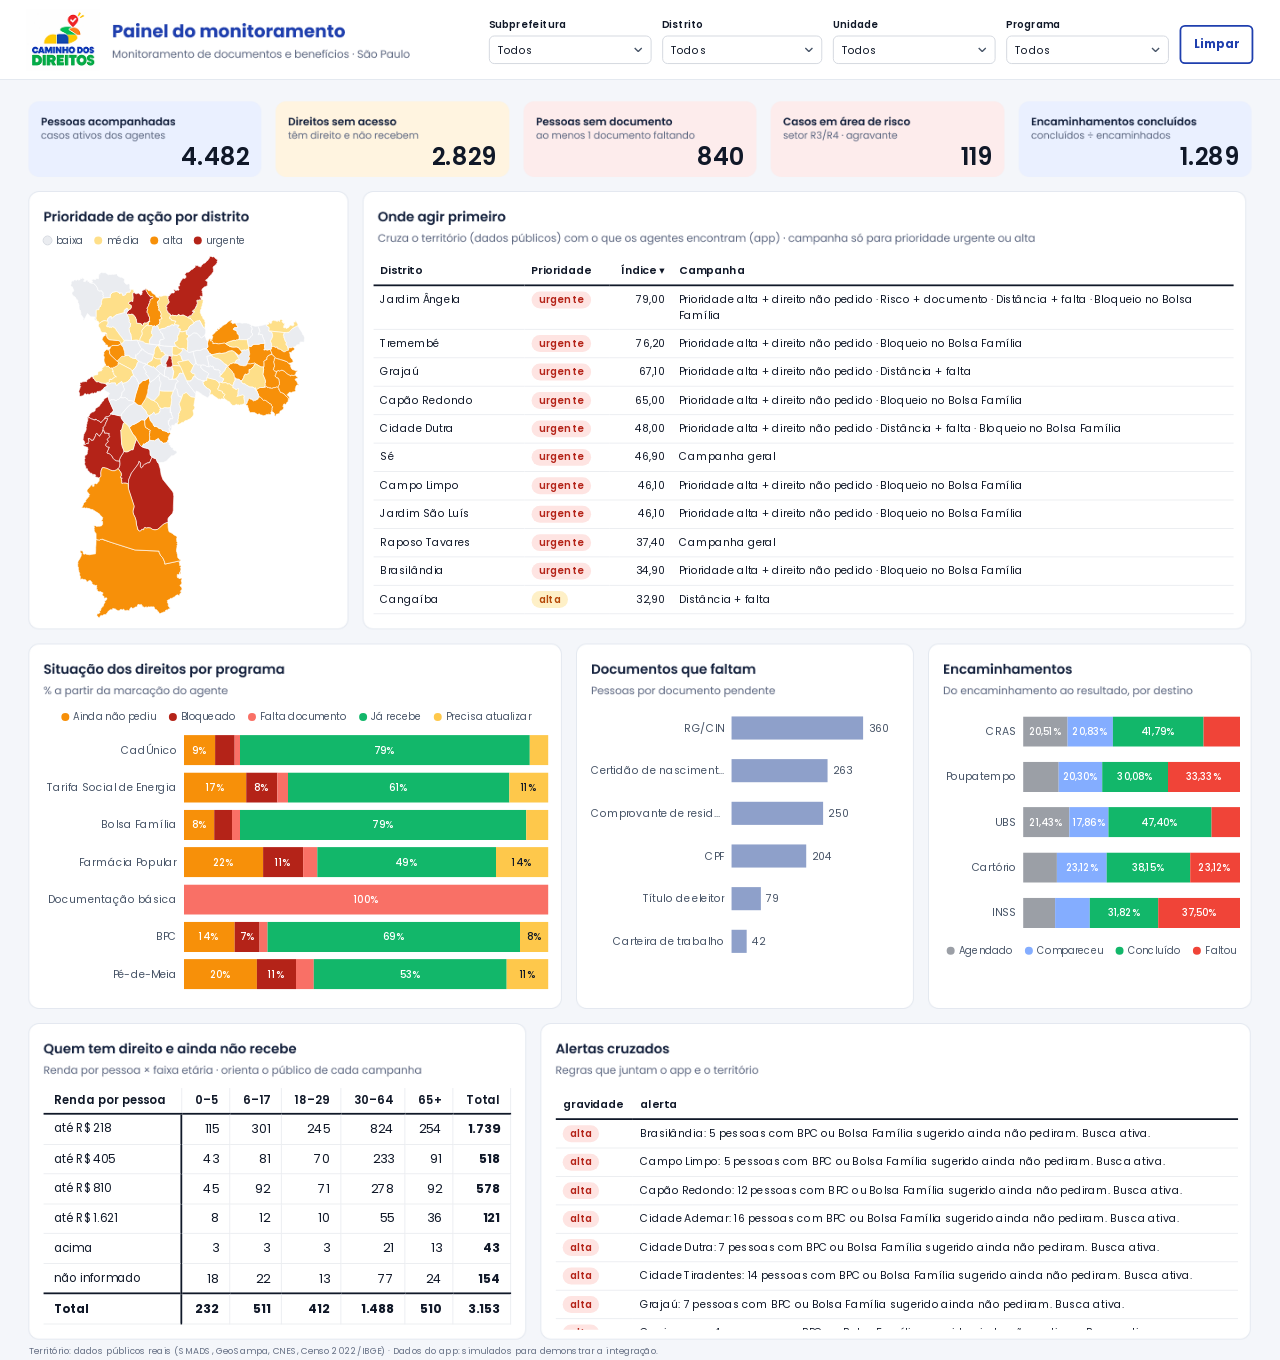
==== dashboard/index.html @ dbe448bf "Organiza o repositório do Caminho dos Direitos README com logo e navegação, dashboard HTML interativ" ====
<!DOCTYPE html>
<html lang="pt-BR">
<head>
<meta charset="utf-8">
<meta name="viewport" content="width=device-width, initial-scale=1">
<title>Caminho dos Direitos · Painel do monitoramento</title>
<link rel="preconnect" href="https://fonts.googleapis.com">
<link rel="preconnect" href="https://fonts.gstatic.com" crossorigin>
<link href="https://fonts.googleapis.com/css2?family=Poppins:wght@400;500;600;700&display=swap" rel="stylesheet">
<style>
  :root{
    --ink:#101828; --ink2:#475467; --ink3:#667085; --line:#EAECF0; --blue:#1F3FAE;
  }
  *{box-sizing:border-box}
  html,body{margin:0;background:#F5F6FA;font-family:Poppins,"Segoe UI",system-ui,sans-serif;color:var(--ink)}
  #wrap{width:100%;overflow:hidden;position:relative}
  #stage{position:absolute;left:0;top:0;width:1440px;height:1530px;transform-origin:0 0;
         background:url([data-uri]) 0 0/1440px 1530px no-repeat}
  .abs{position:absolute}
  /* filtros */
  #filtros{left:540px;top:10px;width:880px;height:72px;background:#fff;display:flex;gap:12px;align-items:flex-end;padding:0 10px 10px}
  .slicer{display:flex;flex-direction:column;gap:3px;width:183px}
  .slicer label{font-size:11px;font-weight:600;color:var(--ink)}
  .slicer select{appearance:none;-webkit-appearance:none;font:inherit;font-size:12px;color:var(--ink);height:32px;padding:0 26px 0 9px;
     border:1px solid #D0D5DD;border-radius:6px;background:#fff url("data:image/svg+xml,%3Csvg xmlns='http://www.w3.org/2000/svg' width='10' height='6'%3E%3Cpath d='M1 1l4 4 4-4' fill='none' stroke='%23475467' stroke-width='1.5'/%3E%3C/svg%3E") right 9px center no-repeat;
     cursor:pointer;text-overflow:ellipsis;white-space:nowrap;overflow:hidden}
  .slicer select.on{border-color:var(--blue);box-shadow:0 0 0 1px var(--blue) inset}
  #limpar{height:44px;width:84px;border:2px solid var(--blue);border-radius:6px;background:#fff;color:var(--blue);font:inherit;font-weight:700;font-size:13px;cursor:pointer}
  #limpar:hover{background:#EEF2FF}
  /* KPIs */
  .kpi{font-size:27px;font-weight:600;text-align:right;line-height:1;color:var(--ink);cursor:default}
  /* mapa */
  #legenda-mapa{left:49px;top:262px;display:flex;gap:12px;font-size:11px;color:var(--ink2)}
  .lg{display:flex;align-items:center;gap:5px}
  .lg i{width:9px;height:9px;border-radius:50%;display:inline-block}
  #mapa path{stroke:#fff;stroke-width:.7;cursor:pointer;transition:opacity .15s}
  #mapa path:hover{stroke:#101828;stroke-width:1.2}
  #mapa path.sel{stroke:#101828;stroke-width:1.8}
  /* tabelas */
  .tbl{overflow:auto;font-size:12px}
  .tbl table{width:100%;border-collapse:collapse}
  .tbl th{position:sticky;top:0;background:#fff;text-align:left;font-weight:600;font-size:12px;color:var(--ink);padding:7px 8px;border-bottom:2px solid var(--ink);white-space:nowrap}
  .tbl td{padding:6px 8px;border-bottom:1px solid var(--line);vertical-align:top}
  .tbl tbody tr{cursor:pointer}
  .tbl tbody tr:hover td{background:#F2F4F7}
  .tbl tr.sel td{background:#EEF2FF}
  .tbl td.num{text-align:right;font-variant-numeric:tabular-nums}
  .pill{display:inline-block;padding:1px 8px;border-radius:10px;font-size:11px;font-weight:600}
  .p-urgente{background:#FEE4E2;color:#B42318}.p-alta{background:#FEF0C7;color:#B54708}.p-media{background:#FEF7C3;color:#A15C07}.p-baixa{background:#F2F4F7;color:#475467}
  .tbl::-webkit-scrollbar{width:8px;height:8px}.tbl::-webkit-scrollbar-thumb{background:#D0D5DD;border-radius:4px}
  /* barras */
  .legend{display:flex;flex-wrap:wrap;justify-content:center;gap:4px 14px;font-size:11px;color:var(--ink2)}
  .legend .lg{cursor:default}
  .brow{display:flex;align-items:center;gap:8px;cursor:pointer}
  .brow .lbl{font-size:12px;color:var(--ink2);text-align:right;flex:none;white-space:nowrap;overflow:hidden;text-overflow:ellipsis}
  .brow .bar{flex:1;display:flex;height:100%;overflow:hidden}
  .seg{height:100%;display:flex;align-items:center;justify-content:center;font-size:11px;font-weight:500;white-space:nowrap;overflow:hidden;transition:flex-basis .25s}
  .brow.dim{opacity:.3}
  .brow:hover .lbl{color:var(--ink)}
  .dbar{height:100%;background:#8EA0CA;transition:width .25s}
  .dval{font-size:12px;color:var(--ink2);margin-left:6px;font-variant-numeric:tabular-nums}
  /* matriz */
  #matriz table{border-collapse:collapse;font-size:14px;width:100%;height:100%}
  #matriz th,#matriz td{padding:4px 12px;border:1px solid var(--line);text-align:right;font-variant-numeric:tabular-nums}
  #matriz th{font-size:13px;font-weight:600;border-top:none;border-bottom:2px solid var(--ink)}
  #matriz th:first-child,#matriz td:first-child{text-align:left;border-left:none}
  #matriz td:first-child{font-size:13px;border-right:2px solid var(--ink)}
  #matriz tr.tot td{font-weight:700;border-top:2px solid var(--ink)}
  #matriz td.t{font-weight:700}
  #matriz td.cell{cursor:default}
  #matriz td.cell:hover{background:#F2F4F7}
  .vazio{color:var(--ink3);font-size:12px;padding:20px;text-align:center}
  /* tooltip */
  #tip{position:fixed;pointer-events:none;z-index:10;background:#fff;border:1px solid #D0D5DD;border-radius:8px;box-shadow:0 8px 24px rgba(16,24,40,.14);
       padding:9px 11px;font-size:12px;color:var(--ink);min-width:170px;max-width:300px;display:none;line-height:1.45}
  #tip b{font-weight:600}
  #tip .h{font-weight:700;font-size:13px;margin-bottom:3px}
  #tip .r{display:flex;justify-content:space-between;gap:14px}
  #tip .r span:first-child{color:var(--ink3)}
  #fonte{position:absolute;left:33px;top:1512px;font-size:10px;color:var(--ink3)}
</style>
</head>
<body>
<div id="wrap"><div id="stage">
  <div id="filtros" class="abs">
    <div class="slicer"><label for="f-sub">Subprefeitura</label><select id="f-sub"></select></div>
    <div class="slicer"><label for="f-dist">Distrito</label><select id="f-dist"></select></div>
    <div class="slicer"><label for="f-uni">Unidade</label><select id="f-uni"></select></div>
    <div class="slicer"><label for="f-prog">Programa</label><select id="f-prog"></select></div>
    <button id="limpar" type="button">Limpar</button>
  </div>

  <div id="k1" class="abs kpi" style="left:150px;top:163px;width:130px"></div>
  <div id="k2" class="abs kpi" style="left:428px;top:163px;width:130px"></div>
  <div id="k3" class="abs kpi" style="left:707px;top:163px;width:130px"></div>
  <div id="k4" class="abs kpi" style="left:986px;top:163px;width:130px"></div>
  <div id="k5" class="abs kpi" style="left:1264px;top:163px;width:130px"></div>

  <div id="legenda-mapa" class="abs"></div>
  <svg id="mapa" class="abs" style="left:41px;top:284px"></svg>

  <div id="campanhas" class="abs tbl" style="left:420px;top:288px;width:968px;height:408px"></div>

  <div id="situacao" class="abs" style="left:49px;top:798px;width:568px;height:322px"></div>
  <div id="documentos" class="abs" style="left:665px;top:806px;width:348px;height:314px"></div>
  <div id="encaminhamentos" class="abs" style="left:1061px;top:806px;width:334px;height:314px"></div>

  <div id="matriz" class="abs" style="left:49px;top:1224px;width:526px;height:266px"></div>
  <div id="alertas" class="abs tbl" style="left:625px;top:1226px;width:768px;height:270px"></div>
  <div id="fonte">Território: dados públicos reais (SMADS, GeoSampa, CNES, Censo 2022/IBGE) · Dados do app: simulados para demonstrar a integração.</div>
</div></div>
<div id="tip"></div>

<script>
const D = {"SIT":["Ainda não pediu","Bloqueado","Falta documento","Já recebe","Precisa atualizar"],"RES":["Agendado","Compareceu","Concluído","Faltou"],"DEST":["CRAS","Poupatempo","UBS","Cartório","INSS"],"DOCS":["RG/CIN","Certidão de nascimento","Comprovante de residência","CPF","Título de eleitor","Carteira de trabalho"],"ETA":["0–5","6–17","18–29","30–64","65+"],"REN":["até R$ 218","até R$ 405","até R$ 810","até R$ 1.621","acima","não informado"],"prog":{"1":"Documentação básica","2":"CadÚnico","3":"Bolsa Família","4":"BPC","5":"Tarifa Social de Energia","6":"Pé-de-Meia","7":"Farmácia Popular"},"distritos":{"63":{"n":"Pirituba","s":"Pirituba/Jaraguá","idx":12.5,"c":"baixa","pop":179724,"cras":0.709,"risco":7,"lac":977.5,"cad":20449},"95":{"n":"São Domingos","s":"Pirituba/Jaraguá","idx":18.2,"c":"média","pop":88884,"cras":2.776,"risco":3,"lac":328.0,"cad":10745},"42":{"n":"Jaraguá","s":"Pirituba/Jaraguá","idx":18.5,"c":"média","pop":211610,"cras":1.162,"risco":18,"lac":825.0,"cad":37663},"11":{"n":"Brasilândia","s":"Freguesia/Brasilândia","idx":34.9,"c":"urgente","pop":243273,"cras":0.217,"risco":52,"lac":2791.0,"cad":53409},"29":{"n":"Freguesia do Ó","s":"Freguesia/Brasilândia","idx":15.9,"c":"média","pop":137240,"cras":0.781,"risco":5,"lac":1607.5,"cad":16880},"21":{"n":"Casa Verde","s":"Casa Verde/Cachoeirinha","idx":6.5,"c":"baixa","pop":80536,"cras":0.971,"risco":0,"lac":0.0,"cad":9131},"13":{"n":"Cachoeirinha","s":"Casa Verde/Cachoeirinha","idx":31.6,"c":"alta","pop":143366,"cras":2.31,"risco":23,"lac":1955.0,"cad":25284},"50":{"n":"Limão","s":"Casa Verde/Cachoeirinha","idx":15.7,"c":"média","pop":82373,"cras":2.057,"risco":3,"lac":486.5,"cad":10584},"86":{"n":"Vila Guilherme","s":"Vila Maria/Vila Guilherme","idx":18.3,"c":"média","pop":52587,"cras":2.095,"risco":0,"lac":1091.5,"cad":6721},"89":{"n":"Vila Maria","s":"Vila Maria/Vila Guilherme","idx":11.0,"c":"baixa","pop":108543,"cras":0.902,"risco":2,"lac":409.0,"cad":21416},"92":{"n":"Vila Medeiros","s":"Vila Maria/Vila Guilherme","idx":9.8,"c":"baixa","pop":114939,"cras":0.264,"risco":1,"lac":970.0,"cad":18701},"5":{"n":"Artur Alvim","s":"Penha","idx":13.3,"c":"baixa","pop":95575,"cras":0.827,"risco":7,"lac":779.0,"cad":15845},"59":{"n":"Penha","s":"Penha","idx":22.4,"c":"alta","pop":132452,"cras":4.19,"risco":0,"lac":0.0,"cad":15266},"18":{"n":"Cangaíba","s":"Penha","idx":32.9,"c":"alta","pop":141172,"cras":4.315,"risco":1,"lac":1558.5,"cad":22865},"91":{"n":"Vila Matilde","s":"Penha","idx":14.9,"c":"média","pop":103558,"cras":2.489,"risco":0,"lac":240.0,"cad":10071},"64":{"n":"Ponte Rasa","s":"Ermelino Matarazzo","idx":17.2,"c":"média","pop":89881,"cras":2.933,"risco":2,"lac":0.0,"cad":11870},"28":{"n":"Ermelino Matarazzo","s":"Ermelino Matarazzo","idx":7.9,"c":"baixa","pop":112333,"cras":0.656,"risco":2,"lac":76.0,"cad":21794},"84":{"n":"Vila Curuçá","s":"Itaim Paulista","idx":14.9,"c":"média","pop":140673,"cras":1.507,"risco":7,"lac":261.0,"cad":29748},"36":{"n":"Itaim Paulista","s":"Itaim Paulista","idx":13.0,"c":"baixa","pop":205295,"cras":1.155,"risco":11,"lac":0.0,"cad":44725},"31":{"n":"Guaianases","s":"Guaianases","idx":24.2,"c":"alta","pop":109316,"cras":1.333,"risco":16,"lac":1635.5,"cad":23832},"96":{"n":"Lajeado","s":"Guaianases","idx":21.1,"c":"alta","pop":164391,"cras":0.505,"risco":13,"lac":1889.5,"cad":38642},"6":{"n":"Barra Funda","s":"Lapa","idx":11.4,"c":"baixa","pop":33436,"cras":2.048,"risco":0,"lac":253.5,"cad":1402},"60":{"n":"Perdizes","s":"Lapa","idx":10.9,"c":"baixa","pop":102391,"cras":1.696,"risco":0,"lac":595.0,"cad":1935},"88":{"n":"Vila Leopoldina","s":"Lapa","idx":21.5,"c":"alta","pop":46875,"cras":4.252,"risco":0,"lac":112.0,"cad":1984},"40":{"n":"Jaguara","s":"Lapa","idx":22.6,"c":"alta","pop":24730,"cras":3.821,"risco":0,"lac":465.0,"cad":2324},"48":{"n":"Lapa","s":"Lapa","idx":7.7,"c":"baixa","pop":75533,"cras":1.473,"risco":0,"lac":65.0,"cad":3755},"41":{"n":"Jaguaré","s":"Lapa","idx":29.5,"c":"alta","pop":55382,"cras":5.169,"risco":5,"lac":183.0,"cad":6266},"66":{"n":"República","s":"Sé","idx":12.8,"c":"baixa","pop":60720,"cras":1.972,"risco":0,"lac":0.0,"cad":10187},"69":{"n":"Santa Cecília","s":"Sé","idx":15.6,"c":"média","pop":80972,"cras":2.132,"risco":0,"lac":513.0,"cad":11125},"78":{"n":"Sé","s":"Sé","idx":46.9,"c":"urgente","pop":23832,"cras":2.082,"risco":0,"lac":4149.0,"cad":14406},"7":{"n":"Bela Vista","s":"Sé","idx":13.5,"c":"baixa","pop":60024,"cras":2.159,"risco":0,"lac":257.5,"cad":6306},"9":{"n":"Bom Retiro","s":"Sé","idx":9.1,"c":"baixa","pop":33520,"cras":0.565,"risco":0,"lac":0.0,"cad":9979},"14":{"n":"Cambuci","s":"Sé","idx":18.6,"c":"média","pop":45163,"cras":3.494,"risco":0,"lac":0.0,"cad":4575},"26":{"n":"Consolação","s":"Sé","idx":16.9,"c":"média","pop":53249,"cras":3.203,"risco":0,"lac":315.0,"cad":1211},"49":{"n":"Liberdade","s":"Sé","idx":13.7,"c":"baixa","pop":66056,"cras":2.096,"risco":0,"lac":442.5,"cad":5538},"53":{"n":"Mooca","s":"Mooca","idx":14.6,"c":"média","pop":80880,"cras":2.318,"risco":0,"lac":305.0,"cad":8677},"56":{"n":"Pari","s":"Mooca","idx":15.1,"c":"média","pop":17359,"cras":1.515,"risco":0,"lac":187.0,"cad":5368},"80":{"n":"Tatuapé","s":"Mooca","idx":9.6,"c":"baixa","pop":98601,"cras":1.07,"risco":3,"lac":348.0,"cad":10913},"1":{"n":"Água Rasa","s":"Mooca","idx":13.3,"c":"baixa","pop":85788,"cras":2.106,"risco":0,"lac":402.5,"cad":6255},"8":{"n":"Belém","s":"Mooca","idx":12.2,"c":"baixa","pop":55785,"cras":1.752,"risco":0,"lac":202.0,"cad":8011},"10":{"n":"Brás","s":"Mooca","idx":16.3,"c":"média","pop":38750,"cras":2.228,"risco":0,"lac":86.0,"cad":9281},"20":{"n":"Carrão","s":"Aricanduva/Formosa/Carrão","idx":12.1,"c":"baixa","pop":84397,"cras":1.691,"risco":3,"lac":445.0,"cad":5774},"85":{"n":"Vila Formosa","s":"Aricanduva/Formosa/Carrão","idx":8.2,"c":"baixa","pop":92186,"cras":0.881,"risco":1,"lac":435.0,"cad":8717},"4":{"n":"Aricanduva","s":"Aricanduva/Formosa/Carrão","idx":15.5,"c":"média","pop":89574,"cras":2.737,"risco":0,"lac":0.0,"cad":11239},"73":{"n":"São Mateus","s":"São Mateus","idx":11.8,"c":"baixa","pop":155682,"cras":1.254,"risco":4,"lac":227.0,"cad":27382},"75":{"n":"São Rafael","s":"São Mateus","idx":23.7,"c":"alta","pop":148145,"cras":2.984,"risco":15,"lac":154.0,"cad":30962},"33":{"n":"Iguatemi","s":"São Mateus","idx":24.0,"c":"alta","pop":149700,"cras":2.424,"risco":29,"lac":0.0,"cad":31524},"93":{"n":"Vila Prudente","s":"Vila Prudente","idx":10.7,"c":"baixa","pop":105690,"cras":1.962,"risco":0,"lac":0.0,"cad":9272},"72":{"n":"São Lucas","s":"Vila Prudente","idx":18.0,"c":"média","pop":138038,"cras":2.822,"risco":4,"lac":285.0,"cad":14387},"54":{"n":"Morumbi","s":"Butantã","idx":13.1,"c":"baixa","pop":43690,"cras":2.273,"risco":2,"lac":155.0,"cad":2937},"67":{"n":"Rio Pequeno","s":"Butantã","idx":19.7,"c":"média","pop":131631,"cras":2.938,"risco":10,"lac":187.5,"cad":13888},"94":{"n":"Vila Sônia","s":"Butantã","idx":9.7,"c":"baixa","pop":123748,"cras":1.124,"risco":7,"lac":249.0,"cad":10075},"12":{"n":"Butantã","s":"Butantã","idx":15.6,"c":"média","pop":51715,"cras":2.425,"risco":0,"lac":580.0,"cad":3343},"65":{"n":"Raposo Tavares","s":"Butantã","idx":37.4,"c":"urgente","pop":117738,"cras":4.622,"risco":14,"lac":1547.5,"cad":16625},"62":{"n":"Pinheiros","s":"Pinheiros","idx":1.2,"c":"baixa","pop":65145,"cras":0.328,"risco":0,"lac":0.0,"cad":1905},"2":{"n":"Alto de Pinheiros","s":"Pinheiros","idx":15.5,"c":"média","pop":37359,"cras":2.929,"risco":0,"lac":318.0,"cad":688},"35":{"n":"Itaim Bibi","s":"Pinheiros","idx":20.1,"c":"alta","pop":101452,"cras":3.891,"risco":0,"lac":311.5,"cad":1499},"45":{"n":"Jardim Paulista","s":"Pinheiros","idx":11.6,"c":"baixa","pop":81859,"cras":1.921,"risco":0,"lac":537.5,"cad":1025},"17":{"n":"Campo Limpo","s":"Campo Limpo","idx":46.1,"c":"urgente","pop":236162,"cras":0.951,"risco":22,"lac":6002.5,"cad":36206},"19":{"n":"Capão Redondo","s":"Campo Limpo","idx":65.0,"c":"urgente","pop":270767,"cras":2.025,"risco":25,"lac":8252.5,"cad":46634},"83":{"n":"Vila Andrade","s":"Campo Limpo","idx":14.1,"c":"baixa","pop":168669,"cras":1.664,"risco":10,"lac":253.0,"cad":19584},"43":{"n":"Jardim Ângela","s":"M'Boi Mirim","idx":79.0,"c":"urgente","pop":311432,"cras":3.639,"risco":55,"lac":7702.5,"cad":65237},"46":{"n":"Jardim São Luís","s":"M'Boi Mirim","idx":46.1,"c":"urgente","pop":259377,"cras":0.844,"risco":16,"lac":6320.0,"cad":44305},"79":{"n":"Socorro","s":"Capela do Socorro","idx":16.2,"c":"média","pop":38051,"cras":1.948,"risco":0,"lac":1000.0,"cad":3483},"23":{"n":"Cidade Dutra","s":"Capela do Socorro","idx":48.0,"c":"urgente","pop":182459,"cras":2.888,"risco":6,"lac":5337.5,"cad":30171},"30":{"n":"Grajaú","s":"Capela do Socorro","idx":67.1,"c":"urgente","pop":384873,"cras":4.992,"risco":22,"lac":5992.5,"cad":77270},"52":{"n":"Marsilac","s":"Parelheiros","idx":21.9,"c":"alta","pop":11443,"cras":3.168,"risco":1,"lac":245.0,"cad":2654},"55":{"n":"Parelheiros","s":"Parelheiros","idx":27.8,"c":"alta","pop":153695,"cras":1.386,"risco":9,"lac":2597.5,"cad":33865},"25":{"n":"Cidade Tiradentes","s":"Cidade Tiradentes","idx":30.4,"c":"alta","pop":194177,"cras":1.228,"risco":24,"lac":2309.5,"cad":48774},"61":{"n":"Perus","s":"Perus","idx":12.2,"c":"baixa","pop":87723,"cras":0.966,"risco":4,"lac":400.0,"cad":18537},"3":{"n":"Anhanguera","s":"Perus","idx":8.5,"c":"baixa","pop":75360,"cras":0.189,"risco":10,"lac":282.0,"cad":13261},"76":{"n":"Sapopemba","s":"Sapopemba","idx":15.0,"c":"média","pop":266715,"cras":1.038,"risco":24,"lac":0.0,"cad":47908},"68":{"n":"Sacomã","s":"Ipiranga","idx":16.0,"c":"média","pop":261436,"cras":1.209,"risco":4,"lac":1221.5,"cad":35601},"27":{"n":"Cursino","s":"Ipiranga","idx":13.0,"c":"baixa","pop":103171,"cras":2.16,"risco":2,"lac":115.0,"cad":9467},"34":{"n":"Ipiranga","s":"Ipiranga","idx":13.1,"c":"baixa","pop":116271,"cras":2.1,"risco":0,"lac":329.0,"cad":9537},"32":{"n":"Moema","s":"Vila Mariana","idx":13.1,"c":"baixa","pop":81899,"cras":2.316,"risco":0,"lac":478.0,"cad":655},"77":{"n":"Saúde","s":"Vila Mariana","idx":16.5,"c":"média","pop":128469,"cras":3.237,"risco":0,"lac":162.5,"cad":4054},"90":{"n":"Vila Mariana","s":"Vila Mariana","idx":6.7,"c":"baixa","pop":127286,"cras":1.288,"risco":0,"lac":121.0,"cad":4043},"58":{"n":"Pedreira","s":"Cidade Ademar","idx":13.0,"c":"baixa","pop":163586,"cras":0.704,"risco":11,"lac":527.5,"cad":31409},"22":{"n":"Cidade Ademar","s":"Cidade Ademar","idx":26.0,"c":"alta","pop":249218,"cras":1.396,"risco":13,"lac":2157.5,"cad":49562},"39":{"n":"Jaçanã","s":"Jaçanã/Tremembé","idx":16.7,"c":"média","pop":87329,"cras":1.627,"risco":19,"lac":56.0,"cad":15025},"81":{"n":"Tremembé","s":"Jaçanã/Tremembé","idx":76.2,"c":"urgente","pop":196563,"cras":5.273,"risco":35,"lac":6852.0,"cad":34942},"51":{"n":"Mandaqui","s":"Santana/Tucuruvi","idx":17.5,"c":"média","pop":103665,"cras":2.551,"risco":0,"lac":740.0,"cad":8323},"70":{"n":"Santana","s":"Santana/Tucuruvi","idx":12.7,"c":"baixa","pop":115689,"cras":2.099,"risco":0,"lac":231.0,"cad":10140},"82":{"n":"Tucuruvi","s":"Santana/Tucuruvi","idx":14.8,"c":"média","pop":99559,"cras":1.585,"risco":0,"lac":1142.5,"cad":7437},"71":{"n":"Santo Amaro","s":"Santo Amaro","idx":7.3,"c":"baixa","pop":85349,"cras":0.895,"risco":0,"lac":334.0,"cad":7586},"16":{"n":"Campo Grande","s":"Santo Amaro","idx":20.3,"c":"alta","pop":115925,"cras":2.876,"risco":2,"lac":960.0,"cad":6949},"15":{"n":"Campo Belo","s":"Santo Amaro","idx":16.9,"c":"média","pop":71058,"cras":3.406,"risco":0,"lac":0.0,"cad":3501},"38":{"n":"Jabaquara","s":"Jabaquara","idx":12.9,"c":"baixa","pop":214958,"cras":1.013,"risco":7,"lac":648.5,"cad":30762},"87":{"n":"Vila Jacuí","s":"São Miguel","idx":14.2,"c":"baixa","pop":134189,"cras":2.021,"risco":2,"lac":0.0,"cad":26085},"74":{"n":"São Miguel","s":"São Miguel","idx":6.3,"c":"baixa","pop":81011,"cras":0.423,"risco":1,"lac":0.0,"cad":16352},"44":{"n":"Jardim Helena","s":"São Miguel","idx":16.4,"c":"média","pop":129409,"cras":1.545,"risco":1,"lac":711.0,"cad":29981},"24":{"n":"Cidade Líder","s":"Itaquera","idx":25.6,"c":"alta","pop":136660,"cras":1.683,"risco":18,"lac":1718.0,"cad":22824},"57":{"n":"Parque do Carmo","s":"Itaquera","idx":18.8,"c":"média","pop":74677,"cras":2.236,"risco":15,"lac":101.0,"cad":12609},"47":{"n":"José Bonifácio","s":"Itaquera","idx":25.4,"c":"alta","pop":128243,"cras":3.146,"risco":5,"lac":1026.0,"cad":20741},"37":{"n":"Itaquera","s":"Itaquera","idx":20.7,"c":"alta","pop":210960,"cras":1.585,"risco":7,"lac":1409.5,"cad":36991}},"unidades":{"1":["CRAS - Avenida Tiradentes, 749",9,"CRAS"],"2":["CRAS - Rua Sao Constancio, 457",85,"CRAS"],"3":["CRAS - Rua Henrique Jacobs, 788",5,"CRAS"],"4":["CRAS - Avenida Maria Luiza Americano, 2681",24,"CRAS"],"5":["CRAS - Rua Nascer Do Sol, 529",25,"CRAS"],"6":["CRAS - Avenida Paranagua, 1492",28,"CRAS"],"7":["CRAS - Rua Clarinia, 19",31,"CRAS"],"8":["CRAS - Rua Jorge Barros, 88/92",33,"CRAS"],"9":["CRAS - Estrada D Joao Nery, 58",36,"CRAS"],"10":["CRAS - Rua Daniel Muller, 347",36,"CRAS"],"11":["CRAS - Rua Fontoura Xavier, 695",37,"CRAS"],"12":["CRAS - Rua Cruz Do Espirito Santo, 1142 C",96,"CRAS"],"13":["CRAS - Rua Henrique Sertorio, 175",80,"CRAS"],"14":["CRAS - Rua Henrique Jacobs, 788",5,"CRAS"],"15":["CRAS - Rua Elisio Ferreira, 519",73,"CRAS"],"16":["CRAS - Rua Dr Jose Guilherme Eiras, 182",74,"CRAS"],"17":["CRAS - Rua Benedito Jacinto Mendes, 54",76,"CRAS"],"18":["CRAS - Avenida Coca, 341",84,"CRAS"],"19":["CRAS - Avenida Paes De Barros, 3349",93,"CRAS"],"20":["CRAS - Avenida Piero Tricca, 27",3,"CRAS"],"21":["CRAS - Rua Barao De Santo Angelo, 147",11,"CRAS"],"22":["CRAS - Avenida Itaberaba, 3666",29,"CRAS"],"23":["CRAS - Rua Ibiraiaras, 372",11,"CRAS"],"24":["CRAS - Avenida Imirim, 4328",13,"CRAS"],"25":["CRAS - Avenida Engenheiro Caetano Alvares, 3054",21,"CRAS"],"26":["CRAS - Avenida Itaberaba, 924",29,"CRAS"],"27":["CRAS - Avenida Guapira, 2145",39,"CRAS"],"28":["CRAS - Rua Barra Da Forquilha, 300",42,"CRAS"],"29":["CRAS - Rua Padre Manuel Campello, 40",61,"CRAS"],"30":["CRAS - Rua Guerino Giovani Leardini, 290",63,"CRAS"],"31":["CRAS - Avenida Voluntarios Da Patria, 4649",51,"CRAS"],"32":["CRAS - Avenida Mario Pernambuco, 43",81,"CRAS"],"33":["CRAS - Praca Santo Eduardo, 162",89,"CRAS"],"34":["CRAS - Avenida Gustavo Adolfo, 2202",92,"CRAS"],"35":["CRAS - Rua Junta Mizumoto, 591",94,"CRAS"],"36":["CRAS - Rua Tito, 104",48,"CRAS"],"37":["CRAS - Rua Mourato Coelho,106",62,"CRAS"],"38":["CRAS - Estrada Do Campo Limpo, 3420",17,"CRAS"],"39":["CRAS - Rua Roberto Sampaio Ferreira, 233",19,"CRAS"],"40":["CRAS - Avenida Interlagos, 5980",79,"CRAS"],"41":["CRAS - Avenida Cupece, 2278",22,"CRAS"],"42":["CRAS - Avenida Cupece, 5699",22,"CRAS"],"43":["CRAS - Rua Ezequiel Lopes Cardoso, 333",30,"CRAS"],"44":["CRAS - Rua Taquarichim, 290",68,"CRAS"],"45":["CRAS - Rua Dos Jornalistas, 48",38,"CRAS"],"46":["CRAS - Rua Luiz Baldinato, 150",43,"CRAS"],"47":["CRAS - Rua Jose Manoel Camisa Nova, 100",46,"CRAS"],"48":["CRAS - Rua Henrique Silva, 68",52,"CRAS"],"49":["CRAS - Avenida Inacio Dias Da Silva, S/N",46,"CRAS"],"50":["CRAS - Rua Pedro Klein Do Nascimento, 100",55,"CRAS"],"51":["CRAS - Estrada Do Alvarenga, 3657",58,"CRAS"],"52":["CRAS - Rua Padre Jose De Anchieta, 802",71,"CRAS"],"53":["CRAS - Rua General Joao Pereira De Oliveira, 26",83,"CRAS"],"54":["CRAS - Rua Artur De Almeida, 154",90,"CRAS"],"55":["OSEC",23,"UBS"],"56":["AMA UBS VILA CALIFORNIA ZEILIVAL BRUSCAGIN",93,"UBS"],"57":["UBS VILA ALPINA DR HERMINIO MOREIRA",93,"UBS"],"58":["UBS JARDIM CLIPER ROCILDA SOARES ALVES SILVA",23,"UBS"],"59":["UBS CUPECE DR WALDOMIRO PREGNOLATTO",38,"UBS"],"60":["UBS JARDIM DOS EUCALIPTOS HELIO MOREIRA SALLES",76,"UBS"],"61":["UBS FAZENDA DA JUTA II",76,"UBS"],"62":["UBS PARQUE RESIDENCIAL COCAIA INDEPENDENTE",30,"UBS"],"63":["UBS JOSE MARCILIO MALTA CARDOSO",67,"UBS"],"64":["UBS JARDIM TRES CORACOES",30,"UBS"],"65":["UBS ALMIRANTE DELAMARE",34,"UBS"],"66":["UBS CHACARA DO CONDE",30,"UBS"],"67":["AMA UBS WAMBERTO DIAS DA COSTA",82,"UBS"],"68":["UBS REUNIDAS I",72,"UBS"],"69":["UBS JARDIM REIMBERG NAIR NUNES DA SILVA",30,"UBS"],"70":["UBS JARDIM FLOR DE MAIO",81,"UBS"],"71":["UBS VILA MARIANA DIOGO NOMURA",90,"UBS"],"72":["UBS CIDADE IPAVA",43,"UBS"],"73":["BRAS I UAISA CASA JUQUIA RIO TAMISA E RIO PARANA",10,"UBS"],"74":["UBS JARDIM VALQUIRIA",17,"UBS"],"75":["UBS VILA NATAL",30,"UBS"],"76":["UBS AUTODROMO DR FAUZER SIMAO ABRAO",23,"UBS"],"77":["UBS PRO MORAR",73,"UBS"],"78":["UBS SE",78,"UBS"],"80":["UBS JARDIM ICARAI BRASILANDIA DR DANIEL ALVES GRANGEIRO",78,"UBS"],"81":["UBS PONTE RASA DR CARLOS OLIVALDO DE SOUZA LOPES MUNIZ",64,"UBS"],"82":["UBS ERMELINO MATARAZZO",28,"UBS"],"83":["AMA UBS JARDIM TRES MARIAS DR MAURICIO ZAMIJOVSKY",64,"UBS"],"84":["UBS JARDIM COIMBRA",43,"UBS"],"85":["UBS SAO REMO",67,"UBS"],"86":["UBS COLONIA",55,"UBS"],"88":["UBS SHANGRILA ELLUS",30,"UBS"],"89":["UBS PASTORAL",76,"UBS"],"90":["UBS VILA CANAA",38,"UBS"],"91":["UBS VILA RUBI",23,"UBS"],"92":["UBS JARDIM CARRAOZINHO",75,"UBS"],"94":["UBS JARDIM CAICARA",43,"UBS"],"95":["AMA 12H JARDIM DAS LARANJEIRAS",33,"UBS"],"96":["UBS JARDIM KIOTO IGNES FONTANA TATTO",23,"UBS"],"97":["CSE GERALDO DE PAULA SOUZA",45,"UBS"],"98":["CS ESCOLA SAMUEL B PESSOA",12,"UBS"],"100":["CLINICA ORTOPEDICA E TRAUM SERGIO RUDELLI",7,"UBS"],"101":["UBS VILA MARCELO",55,"UBS"],"102":["UBS JARDIM ORION GUANHEMBU",23,"UBS"],"103":["INFINITY MED",85,"UBS"],"104":["CLINICA SCONTRE DE GINECOLOGIA PEDIATRIA",77,"UBS"],"105":["IPE",49,"UBS"],"106":["RESTORE SORRISO",80,"UBS"],"109":["AMA UBS PADRE MANOEL DA NOBREGA",5,"UBS"],"110":["UBS PROFETA JEREMIAS",25,"UBS"],"111":["UBS CIDADE SATELITE SANTA BARBARA",73,"UBS"],"112":["UBS MENINOPOLIS MARIO FRANCISCO NAPOLITANO",35,"UBS"],"113":["UBS VILA RAMOS FREGUESIA DO O",29,"UBS"],"114":["UBS VILA ALBERTINA DR OSVALDO MARCAL",81,"UBS"],"115":["UBS JOAQUIM ANTONIO EIRADO",70,"UBS"],"116":["UBS DR JOSE TOLEDO PIZA",39,"UBS"],"117":["AMA UBS JARDIM GRIMALDI",76,"UBS"],"118":["UBS DR OSWALDO MARASCA JUNIOR",34,"UBS"],"119":["AMA UBS DR GERALDO DA SILVA FERREIRA",38,"UBS"],"120":["AMA UBS JARDIM ELBA HUMBERTO GASTAO BODRA",76,"UBS"],"121":["UBS MASCARENHAS DE MORAES",76,"UBS"],"122":["UBS VILA STA CATARINA",38,"UBS"],"123":["UBS JARDIM SAO SAVERIO AURELIO MELLONE",68,"UBS"],"124":["UBS AGUA FUNDA",27,"UBS"],"125":["UBS CARANDIRU",86,"UBS"],"126":["UBS VILA LEONOR",86,"UBS"],"127":["UBS HORTO FLORESTAL",81,"UBS"],"128":["UBS DR WALTER ELIAS",21,"UBS"],"129":["UBS JARDIM FONTALIS",85,"UBS"],"130":["UBS MORADA DO SOL",3,"UBS"],"131":["UBS ALPES DO JARAGUA",42,"UBS"],"132":["UBS BRAS DR MANOEL SALDIVA NETO",10,"UBS"],"133":["AMA UBS CANGAIBA DR CARLOS GENTILE DE MELLO",59,"UBS"],"134":["UBS ENGENHEIRO GOULART DR JOSE PIRES",18,"UBS"],"135":["UBS VILA BERTIOGA DOMINGOS DELASCIO",1,"UBS"],"136":["UBS VILA CARRAO DR ADHEMAR MONTEIRO PACHECO",20,"UBS"],"137":["UBS VILA NOVA MANCHESTER DR ARLINDO GENNARI",20,"UBS"],"138":["AMA UBS VILA ORATORIO DR TITO PEDRO MASCELLANI",1,"UBS"],"139":["UBS CIDADE TIRADENTES LUIS MARANHAO",25,"UBS"],"140":["UBS ANTONIO ESTEVAO DE CARVALHO",5,"UBS"],"141":["UBS DR ANTONIO PIRES FERREIRA VILLALOBO",5,"UBS"],"142":["UBS BARRO BRANCO",25,"UBS"],"143":["UBS BRASILANDIA",11,"UBS"],"144":["UBS CASA VERDE ALTA",21,"UBS"],"145":["UBS DOM LUCIANO BERGAMIN",30,"UBS"],"146":["UBS FERROVIARIOS",25,"UBS"],"147":["UBS HORIZONTE AZUL",43,"UBS"],"148":["UBS DR ILZA WELTMAN HUTZLER",13,"UBS"],"149":["UBS JARDIM AEROPORTO DR MASSAKI UDIHARA",15,"UBS"],"150":["UBS JARDIM CIDADE PIRITUBA",63,"UBS"],"151":["UBS JARDIM GUANABARA",78,"UBS"],"152":["UBS JARDIM GUARANI",78,"UBS"],"153":["UBS JARDIM BOA VISTA",65,"UBS"],"154":["UBS JARDIM HELIAN",57,"UBS"],"155":["UBS JARDIM ICARAI QUINTANA",23,"UBS"],"156":["UBS JARDIM IVA",4,"UBS"],"157":["UBS JARDIM KERALUX",18,"UBS"],"158":["UBS JARDIM LIDIA",19,"UBS"],"159":["UBS JARDIM SAO FRANCISCO I",18,"UBS"],"160":["UBS JARDIM SAO NICOLAU",5,"UBS"],"161":["UBS JARDIM SECKLER",68,"UBS"],"162":["UBS JARDIM VISTA ALEGRE VANDA APARECIDA DOS SANTOS",78,"UBS"],"163":["UBS JARDIM REPUBLICA",23,"UBS"],"164":["UBS LARANJEIRAS",58,"UBS"],"165":["UBS LUIZ ERNESTO MAZZONI",68,"UBS"],"166":["UBS MOINHO VELHO",63,"UBS"],"167":["UBS JARDIM SAO NORBERTO",55,"UBS"],"168":["UBS NOVO JARDIM I",46,"UBS"],"169":["UBS PARAISOPOLIS",83,"UBS"],"170":["AMA UBS PARI",56,"UBS"],"171":["AMA UBS PAULO VI",65,"UBS"],"172":["AMA UBS PERUS",61,"UBS"],"173":["AMA UBS PARQUE ANHANGUERA",3,"UBS"],"174":["UBS PARQUE ARARIBA",17,"UBS"],"175":["UBS PARQUE DO ENGENHO II",19,"UBS"],"177":["UBS PARQUE REGINA PERINA ALVES TEIXEIRA",17,"UBS"],"178":["UBS PARQUE NOVO SANTO AMARO",43,"UBS"],"179":["UBS IACAPE JARDIM PLANALTO",76,"UBS"],"180":["AMA UBS PARQUE SANTO ANTONIO",46,"UBS"],"181":["AMA UBS SAO VICENTE DE PAULA",34,"UBS"],"183":["UBS SILMARYA REJANE MARCOLINO SOUZA",11,"UBS"],"184":["UBS DR SERGIO CHADDAD",23,"UBS"],"185":["UBS VILA SANTA MARIA",50,"UBS"],"186":["UBS UNIAO DAS VILAS DE TAIPAS",42,"UBS"],"187":["AMA UBS VILA ANTONIETA",4,"UBS"],"188":["UBS VILA ARAPUA NELSON MORAES",68,"UBS"],"189":["UBS VILA ARICANDUVA",91,"UBS"],"190":["UBS VILA ARRIETE DECIO PACHECO PEDROSO",16,"UBS"],"191":["AMA UBS VILA BARBOSA",50,"UBS"],"192":["UBS VILA CONSTANCIA VICENTE OCTAVIO GUIDA",22,"UBS"],"193":["UBS VILA DAS MERCES",68,"UBS"],"194":["UBS VILA ESPERANCA DR CASSIO BITTENCOURT FILHO",59,"UBS"],"195":["UBS VILA FORMOSA I DR ANTONIO DA SILVEIRA E OLIVEIRA",85,"UBS"],"196":["UBS VILA GRANADA DR ALFREDO FERREIRA PAULINO FILHO",59,"UBS"],"197":["UBS VILA GUACURI CICERO SERGIO CAVALCANTE",58,"UBS"],"198":["UBS VILA GUARANI",85,"UBS"],"199":["UBS VILA GUILHERMINA DR AMERICO RASPA NETO",91,"UBS"],"200":["UBS VILA MATILDE DR RUBENS DO VAL",91,"UBS"],"201":["AMA UBS VILA MISSIONARIA",22,"UBS"],"202":["AMA UBS VILA MEDEIROS",92,"UBS"],"203":["UBS VILA MORAES JOAO PAULO BOTELHO VIEIRA",27,"UBS"],"204":["UBS VILA NOVA YORK",4,"UBS"],"206":["UBS VILA IPOJUCA WANDA COELHO DE MORAES",48,"UBS"],"207":["AMA UBS VILA PREL ANTONIO BERNARDES DE OLIVEIRA",46,"UBS"],"208":["UBS VILA ZATT",63,"UBS"],"209":["UBS VELEIROS",79,"UBS"],"210":["UBS VARGEM GRANDE",55,"UBS"],"211":["AMA UBS VILA PEREIRA BARRETO",63,"UBS"],"212":["UBS CHACARA SANTA MARIA",43,"UBS"],"213":["UBS VILA PRUDENTE",93,"UBS"],"214":["AMA UBS VILA CLARA",38,"UBS"],"215":["UBS PARAISOPOLIS II",83,"UBS"],"216":["UBS PARQUE SAO RAFAEL DRA ORA ROSEN",75,"UBS"],"217":["UBS JARDIM SOUZA",46,"UBS"],"218":["UBS CRUZ DAS ALMAS",29,"UBS"],"219":["UBS PEDRO DE SOUZA CAMPOS",28,"UBS"],"220":["UBS VILA REGINA",37,"UBS"],"221":["UBS JARDIM THOMAS",46,"UBS"],"222":["UBS PARQUE MARIA DOMITILA",95,"UBS"],"223":["UBS ALCINA PIMENTEL PIZA",30,"UBS"],"224":["AMA UBS JARDIM ALFREDO",46,"UBS"],"225":["AMA UBS JARDIM MIRNA",30,"UBS"],"226":["UBS VARGINHA",30,"UBS"],"227":["UBS NOVA AMERICA",55,"UBS"],"228":["UBS JARDIM SILVEIRA",55,"UBS"],"229":["UBS GUARANI VARGAS",38,"UBS"],"230":["UBS HELENA MIGUEL REZEK",65,"UBS"],"231":["UBS VERA CRUZ DR FERNANDO PROENCA DE GOUVEA",77,"UBS"],"232":["UBS VILA NIVI",82,"UBS"],"233":["UBS COSTA MELO",64,"UBS"],"234":["UBS JARDIM VERA CRUZ PERDIZES",60,"UBS"],"236":["AMA UBS PARQUE FERNANDA",19,"UBS"],"237":["UBS JARDIM APUANA JOAO KOCH",81,"UBS"],"238":["UBS VILA ANASTACIO",48,"UBS"],"239":["UBS VILA ANGLO JOSE SERRA RIBEIRO",60,"UBS"],"240":["UBS VILA JAGUARA",40,"UBS"],"241":["AMA UBS VILA NOVA JAGUARE",41,"UBS"],"242":["UBS PARQUE DO LAGO",43,"UBS"],"243":["PENITENCIARIA FEMININA DO BUTANTAN",65,"UBS"],"244":["UBS PARQUE SANTO ANTONIO II",46,"UBS"],"245":["UBS VILA PARANAGUA",28,"UBS"],"246":["UBS VILA JOANIZA JOAO YUNES",22,"UBS"],"247":["AMA UBS PARQUE BOTURUSSU PROF DR HUMBERTO CERRUTI",64,"UBS"],"248":["AMA UBS JARDIM INDEPENDENCIA HERMENEGILDO MORBIM JR",72,"UBS"],"249":["UBS JARDIM GUAIRACA",72,"UBS"],"250":["UBS PARQUE ARTHUR ALVIM",53,"UBS"],"251":["UBS BURGO PAULISTA",64,"UBS"],"252":["AMA UBS INTEGRADA AGUA RASA DR MARCOS ANDRADE CORSATO",1,"UBS"],"253":["UBS PRIMAVERA COLORADO",76,"UBS"],"254":["UBS MAR PAULISTA",58,"UBS"],"257":["UBS BUTANTA",12,"UBS"],"258":["UBS CAXINGUI NANCI ABRANCHES",12,"UBS"],"259":["UBS ALTO DO UMUARAMA",17,"UBS"],"260":["UBS ALTO DA RIVIERA",43,"UBS"],"261":["UBS DOMINGOS MANTELLI",63,"UBS"],"262":["UBS ENGENHEIRO TRINDADE",18,"UBS"],"263":["UBS FAZENDA DA JUTA I",76,"UBS"],"264":["UBS CHACARA INGLESA",63,"UBS"],"265":["UBS CIDADE JULIA",22,"UBS"],"266":["UBS JARDIM DA CONQUISTA I",75,"UBS"],"267":["UBS GAIVOTAS",30,"UBS"],"268":["UBS JARDIM DAS LARANJEIRAS",33,"UBS"],"269":["UBS JARDIM ELIANE",30,"UBS"],"270":["UBS JARDIM IV CENTENARIO",73,"UBS"],"271":["UBS JARDIM HERCULANO",43,"UBS"],"272":["UBS JARDIM D ABRIL",67,"UBS"],"273":["AMA UBS JARDIM JOAMAR",81,"UBS"],"274":["AMA UBS JARDIM CAPELA",43,"UBS"],"275":["UBS VILA GUMERCINDO PROF JANDIRA MASSUR",77,"UBS"],"276":["AMA UBS JARDIM MIRIAM MANOEL SOARES DE OLIVEIRA",22,"UBS"],"277":["UBS JARDIM NAKAMURA",43,"UBS"],"278":["UBS JARDIM NITEROI",22,"UBS"],"279":["UBS JARDIM PENHA",87,"UBS"],"280":["UBS JARDIM PANAMERICANO",42,"UBS"],"281":["UBS JARDIM PERI",13,"UBS"],"282":["AMA UBS JARDIM SAO JORGE DR PAULO EDUARDO ELIAS",65,"UBS"],"283":["UBS JARDIM SAPOPEMBA PROF DR HUMBERTO DELBONI FILHO",76,"UBS"],"284":["UBS JACANA DR SEBASTIAO GABRIEL SAYAGO DE LAET",39,"UBS"],"285":["UBS JARDIM UMUARAMA",22,"UBS"],"286":["UBS JORDANOPOLIS",23,"UBS"],"287":["AMA UBS JARDIM SANTO ANDRE",75,"UBS"],"288":["AMA UBS JARDIM TIETE I OSCAR PEREIRA DA SILVA",73,"UBS"],"289":["AMA UBS PARQUE BRISTOL",68,"UBS"],"290":["UBS PARQUE EDU CHAVES",39,"UBS"],"291":["UBS MATA VIRGEM",58,"UBS"],"292":["UBS MOINHO VELHO II",68,"UBS"],"293":["UBS JARDIM NOVE DE JULHO",73,"UBS"],"294":["UBS PARQUE BOA ESPERANCA",33,"UBS"],"295":["UBS PARQUE DOROTEIA",58,"UBS"],"296":["UBS PARQUE PERUCHE",21,"UBS"],"297":["AMA UBS JARDIM SAO FRANCISCO II",75,"UBS"],"298":["UBS SANTA MADALENA",76,"UBS"],"299":["UBS SAO MATEUS NAIR ALVES DE REZENDE NORIMBENI",73,"UBS"],"300":["UBS RIO PEQUENO PAULO DE BARROS FRANCA",67,"UBS"],"301":["UBS VILA BORGES",65,"UBS"],"302":["UBS SANTA LUCIA",43,"UBS"],"303":["UBS SANTO AMARO DR SERGIO VILLACA BRAGA",71,"UBS"],"304":["UBS VILA JACUI",87,"UBS"],"305":["UBS VILA APARECIDA",58,"UBS"],"306":["UBS VILA NOVA GALVAO SONIA REGINA CAMPANELLI",39,"UBS"],"307":["UBS VILA NOSSA SENHORA APARECIDA",37,"UBS"],"308":["UBS V PRAIA VITORIO ROLANDO BOCCALETTI",83,"UBS"],"309":["UBS VILA RENATO MARIA DAS GRACAS DA SILVA",76,"UBS"],"310":["UBS VILA IMPERIO DRA GILDA TERA TAHIRA",22,"UBS"],"311":["UBS VILA MAGGI",63,"UBS"],"312":["AMA UBS VILA PIAUI",40,"UBS"],"313":["AMA UBS VILA SONIA",94,"UBS"],"314":["UBS VILA PIRITUBA",63,"UBS"],"316":["UBS JARDIM SAO CARLOS CIDADE ADEMAR",22,"UBS"],"317":["UBS CIDADE DUTRA BENEDITA DE FATIMA DA SILVA",23,"UBS"],"318":["UBS JARDIM DA CONQUISTA II",33,"UBS"],"319":["UBS JARDIM DAS PEDRAS",81,"UBS"],"320":["FERNAO DIAS SP UNIDADE D N 01",92,"UBS"],"321":["UBS JARDIM BRASILIA",11,"UBS"],"322":["UBS VILA AURORA DOMINGOS MAZZONETO DE CILO",51,"UBS"],"323":["UBS CONJUNTO DO IPESP",82,"UBS"],"324":["UBS MORRO DOCE",3,"UBS"],"325":["AMA UBS JARDIM DA CONQUISTA III",33,"UBS"],"326":["CS ESCOLA BARRA FUNDA ALEXANDRE VRANJAC",6,"UBS"],"327":["UBS COMENDADOR JOSE GONZALEZ",85,"UBS"],"328":["UBS VILA DAS BELEZAS ALBERTO AMBROSIO",46,"UBS"],"329":["UBS JARDIM POPULAR DR MATHEUS SANTAMARIA",64,"UBS"],"330":["UBS JARDIM COLORADO DR JOSE PIRES",75,"UBS"],"331":["UBS RIO CLARO",75,"UBS"],"332":["AMA UBS MASSAGISTA MARIO AMERICO",21,"UBS"],"333":["CLINICA FISIOFUNCIONAL",71,"UBS"],"334":["UBS JARDIM ROSINHA",3,"UBS"],"335":["DERMOCLIN CLINICA DERMATOLOGICA",35,"UBS"],"336":["UBS VILA SANTO ESTEVAO DR WOADY JORGE KALIL",80,"UBS"],"337":["UBS JARDIM COLONIAL",73,"UBS"],"338":["UBS CIDADE PATRIARCA DR HERMENEGILDO MORBIN JUNIOR",91,"UBS"],"339":["UBS DR HUMBERTO PASCALE SANTA CECILIA",69,"UBS"],"340":["UBS CAMBUCI",14,"UBS"],"341":["UBS HUMAITA DR JOAO DE AZEVEDO LAGE",7,"UBS"],"342":["UBS JARDIM COMERCIAL",19,"UBS"],"343":["UBS FATIMA DE JESUS VIANA ROSA",78,"UBS"],"344":["UBS CHORA MENINO",70,"UBS"],"346":["AMA UBS JARDIM CASTRO ALVES DRA MARIA CRISTINA F",30,"UBS"],"347":["UBS JARDIM CAMPINAS",55,"UBS"],"348":["CENTRO CLINICO JOAO RAMALHO",60,"UBS"],"350":["UBS RECANTO VERDE DO SOL",33,"UBS"],"352":["UBS JARDIM GUARUJA",43,"UBS"],"353":["AMA UBS LAUZANE PAULISTA",51,"UBS"],"354":["UBS JARDIM PARANAPANEMA",43,"UBS"],"355":["UBS DR EDUARDO ROMANO RESCHILIAN",68,"UBS"],"356":["UBS NOSSA SENHORA DO BRASIL ARMANDO DARIENZO",7,"UBS"],"357":["AMA UBS ANHANGUERA",95,"UBS"],"358":["UBS VILA MANGALOT",95,"UBS"],"359":["UBS JARDIM ANTARTICA",13,"UBS"],"360":["AMA UBS ELISIO TEIXEIRA LEITE",42,"UBS"],"361":["UBS IGUACU MARIA JOSE MARIANO DA SILVA",72,"UBS"],"362":["UBS CHACARA SANTANA",46,"UBS"],"363":["UBS PARQUE DA LAPA",88,"UBS"],"364":["UBS PARQUE DOS BUFALOS",58,"UBS"],"365":["UBS CAJU",41,"UBS"],"366":["UBS CAMPO LIMPO",17,"UBS"],"367":["UBS VILA FORMOSA II",85,"UBS"],"371":["GMT",78,"UBS"],"373":["CENTRO CLINICO JOAO RAMALHO",60,"UBS"],"374":["CENTRO MEDICO SAO MIGUEL",74,"UBS"],"376":["DG SORRISO",80,"UBS"],"378":["IBRAMEP",53,"UBS"],"379":["UBS JARDIM PARAGUACU DR GONCALO FELICIANO ALVES",73,"UBS"],"380":["UBS DONA MARIQUINHA SCIASCIA",81,"UBS"],"381":["UBS CASA VERDE",21,"UBS"],"382":["UBS BOM RETIRO OCTAVIO AUGUSTO RODOVALHO",9,"UBS"],"383":["AMA UBS AMERICANOPOLIS",38,"UBS"],"384":["UBS MOOCA I",53,"UBS"],"385":["UBS JOAQUIM ROSSINI",78,"UBS"],"386":["UBS JARDIM DA SAUDE NEUSA ROSALIA MORALES",27,"UBS"],"388":["UBS ITAIM PAULISTA JULIO DE GOUVEIA",36,"UBS"],"390":["UBS PARQUE SAO LUCAS",72,"UBS"],"394":["UBS TEOTONIO VILELA",76,"UBS"],"395":["AMA UBS JARDIM BRASIL",92,"UBS"],"398":["UBS DRA IZABEL GRATIERI",89,"UBS"],"402":["UBS BELENZINHO MARCUS WOLOSKER",8,"UBS"],"403":["UBS JARDIM TIETE II",73,"UBS"],"405":["UBS CHACARA SANTO ANTONIO DR MARCILIO DE ARRUDA PENTEADO F",71,"UBS"],"406":["UBS ARRASTAO FRANCISCO SCALAMANDRE SOBRINHO",17,"UBS"],"407":["AMA UBS JARDIM IPANEMA",42,"UBS"],"408":["UBS DONA ADELAIDE LOPES",50,"UBS"],"409":["UBS JARDIM APURA",58,"UBS"],"410":["UBS JARDIM ARACATI",43,"UBS"],"411":["UBS JARDIM MITSUTANI",17,"UBS"],"412":["UBS JARDIM ROSELI",33,"UBS"],"413":["UBS JARDIM SAO BENTO",19,"UBS"],"414":["UBS MARIA CECILIA DONNANGELO",66,"UBS"],"415":["UBS MILTON SANTOS",77,"UBS"],"416":["UBS REUNIDAS II",76,"UBS"],"417":["UBS SACOMA EDMUNDO SUSSUMU FUJITA",68,"UBS"],"418":["UBS REAL PARQUE PAULO MANGABEIRA ALBERNAZ FILHO",54,"UBS"],"419":["UBS VILA DIONISIA",13,"UBS"],"420":["UBS VILA ESPANHOLA",50,"UBS"],"421":["UBS VILA ESPERANCA DR EMILIO SANTIAGO DE OLIVEIRA",59,"UBS"],"422":["UBS VILA TEREZINHA",78,"UBS"],"425":["UBS ZUMBI DOS PALMARES",46,"UBS"],"426":["UBS PARQUE FIGUEIRA GRANDE",46,"UBS"],"427":["UBS JARDIM SANTA MARGARIDA",43,"UBS"],"429":["PENITENCIARIA DA CAPITAL",70,"UBS"],"430":["CENTRO DE DETENCAO PROVISORIA DE PARELHEIROS",52,"UBS"],"431":["CENTRO DE DETENCAO PROVISORIA DE VILA INDEPENDENCIA",93,"UBS"],"432":["CENTRO DE DETENCAO PROVISORIA I DE PINHEIROS",71,"UBS"],"433":["CENTRO DE PROGRESSAO PENITENCIARIA DE SAO MIGUEL PAULISTA",74,"UBS"],"434":["CENTRO DE DETENCAO PROVISORIA I DE OSASCO",65,"UBS"],"435":["UBS RECANTO DOS HUMILDES",61,"UBS"],"436":["UBS GRAFICOS",25,"UBS"],"437":["CONSULTORIO LUIZ CARLOS AMBROZIO",80,"UBS"],"438":["UBS CDHU PALANQUE",33,"UBS"],"439":["UNIDADE BASICA DE SAUDE BARRA FUNDA",69,"UBS"],"440":["UBS CAMPO GRANDE",16,"UBS"],"441":["UBS SANTO ELIAS",95,"UBS"],"442":["UBS ALTO DE PINHEIROS DR SUEL ABUJAMRA",2,"UBS"],"443":["CLINICA E MICROCIRURGIA OCULAR DR IVO LUCCI FILHO",7,"UBS"],"445":["UBS INACIO MONTEIRO",25,"UBS"],"446":["UBS NOVO CAMINHO",46,"UBS"],"447":["UBS CITY JARAGUA",42,"UBS"],"448":["UBS VILA CALU",46,"UBS"],"450":["PENITENCIARIA FEMININA DE SANTANA",70,"UBS"],"451":["UBS SAO JORGE CIDADE ADEMAR",22,"UBS"],"452":["UBS PADRE JOSE DE ANCHIETA",5,"UBS"],"453":["UBS PREFEITO PRESTES MAIA",25,"UBS"],"455":["CLINICA KATIA VOLPE",71,"UBS"],"457":["UBS JARDIM DAMASCENO",1,"UBS"],"458":["MOVIMENTO E SAUDE COSTA",83,"UBS"],"459":["UBS PARQUE DAS FLORES",75,"UBS"],"460":["RECKITT BENCKISER BRASIL LTDA",65,"UBS"],"461":["CLINICA AM ORTOPEDIA ESPORTIVA",71,"UBS"],"462":["BARELLA ODONTOLOGIA",90,"UBS"],"463":["CEO ORTOPEDIA",90,"UBS"],"464":["CENTRO CLINICO TATUAPE",49,"UBS"],"465":["CENTRO CLINICO ZONA NORTE",70,"UBS"],"466":["UBS JARDIM CELESTE",46,"UBS"],"468":["BORRELLI REIS SERVICOS MEDICOS",32,"UBS"],"469":["UBS JARDIM LOURDES",38,"UBS"],"470":["UBS BRASILIA M BOI MIRIM",46,"UBS"],"472":["UBS JOAQUIM ROSSINI VILA CARIOCA DR MOACIR PARRA",34,"UBS"],"473":["UBS JARDIM MAGDALENA",19,"UBS"],"474":["UBS JARDIM MARACA",19,"UBS"],"475":["CLINICA VOLPE",54,"UBS"],"476":["AMA UBS VILA IMPERIO",22,"UBS"],"477":["UBS JARDIM ELISA MARIA I",49,"UBS"],"479":["UBS JARDIM HELGA",17,"UBS"],"480":["UBS BORACEA",96,"UBS"],"481":["CENTRO DE DERMATOLOGIA DRA PEROLA GURFINKEL",35,"UBS"],"482":["UBS REPUBLICA FERNANDA SANTE LIMEIRA",78,"UBS"],"483":["AMA PARELHEIROS",55,"UBS"],"484":["AMA ALEXANDRE ZAIO",91,"UBS"],"485":["AMA VILA CALIFORNIA",93,"UBS"],"486":["AMA DONA MARIA ANTONIETA FERREIRA DE BARROS",66,"UBS"],"487":["AMA JD MIRNA",30,"UBS"],"488":["AMA HERMENEGILDO MORBIM JUNIOR",72,"UBS"],"489":["UBS VILA CAMPESTRE",38,"UBS"],"490":["AMA UBS CHACARA CRUZEIRO DO SUL ZELIA L M DORO",18,"UBS"],"491":["UBS JARDIM MACEDONIA",19,"UBS"],"492":["CENTRO DE DETENCAO PROVISORIA III DE PINHEIROS",11,"UBS"],"493":["VILA MARIA I UAISA ONIX VGUILHERME BVISTA SP GMCOVAS",86,"UBS"],"494":["UBS JARDIM DAS PALMAS",17,"UBS"],"495":["UBS JARDIM DAS FONTES",55,"UBS"],"496":["UBS VILA ROSCHEL",55,"UBS"],"497":["UBS JARDIM ELEDY",19,"UBS"],"498":["SERVICO DE ATENCAO DOMICILIAR CAPELA DO SOCORRO",23,"UBS"],"499":["UBS VILA CAIUBA",61,"UBS"],"500":["SAD SERVICO DE ATENCAO DOMICILIAR M BOI MIRIM",46,"UBS"],"501":["UBS PARAISOPOLIS III",83,"UBS"],"502":["AMA UBS VILA SILVIA",18,"UBS"],"504":["UBS JARDIM SELMA CIDADE ADEMAR",58,"UBS"],"505":["SAD SERVICO DE ATENCAO DOMICILIAR CIDADE ADEMAR",22,"UBS"],"509":["UBS JARDIM NOVO HORIZONTE",30,"UBS"],"510":["CENTRO DE DERMATOLOGIA ALMEIDA DE CARVALHO",35,"UBS"],"511":["SERVICO DE ATENCAO DOMICILIAR SANTO AMARO",71,"UBS"],"512":["UBS NOVA ESPERANCA PAULISTANO II",78,"UBS"],"513":["UBS VILA DIONISIA II",13,"UBS"],"514":["UBS JARDIM RINCAO",42,"UBS"],"515":["UBS JARDIM MIRIAM II",22,"UBS"],"516":["UBS JARDIM MARINGA VILA TALARICO",24,"UBS"],"518":["UBS JARDIM NOVO PANTANAL OTACILIO MADEIRA",58,"UBS"],"519":["CLINICA NEURO SPINE",90,"UBS"],"520":["UBS CANTINHO DO CEU",30,"UBS"],"521":["SAD SAO MATEUS",73,"UBS"],"522":["BELLUS CORPUS",80,"UBS"],"524":["UBS JARDIM COLOMBO",94,"UBS"],"525":["UBS HELIOPOLIS",34,"UBS"],"526":["UBS JOVA RURAL",39,"UBS"],"527":["UBS INTERATIVA",42,"UBS"],"528":["UBS SEM TERRA",42,"UBS"],"529":["UBS NASCER DO SOL",25,"UBS"],"530":["UBS VILA EMA DR FUAD KASSAB",72,"UBS"],"531":["ELUDICAR SERVICOS MEDICOS",62,"UBS"],"532":["UBS VILA HELOISA",72,"UBS"],"533":["AMA UBS JOSE BONIFACIO I",47,"UBS"],"534":["UBS JARDIM MARILIA",24,"UBS"],"535":["UBS JARDIM NELIA",36,"UBS"],"536":["UBS CIDADE PEDRO JOSE NUNES",87,"UBS"],"537":["UBS CIDADE KEMEL",36,"UBS"],"538":["UBS JARDIM CAMARGO NOVO",36,"UBS"],"539":["UBS JARDIM MAIA",44,"UBS"],"540":["UBS VILA PROGRESSO",95,"UBS"],"541":["UBS JARDIM SANTA MARIA",24,"UBS"],"542":["UBS SANTA CRUZ",90,"UBS"],"543":["AMA UBS SITIO DA CASA PINTADA",87,"UBS"],"544":["UBS ITAQUERA",37,"UBS"],"545":["UBS VILA ITAPEMA",24,"UBS"],"546":["UBS PRIMEIRO DE OUTUBRO",96,"UBS"],"547":["UBS JARDIM COPA MATHILDE DE AQUINO DINIZ",57,"UBS"],"548":["UBS CIDADE LIDER",24,"UBS"],"549":["UBS CIDADE NOVA SAO MIGUEL",74,"UBS"],"551":["UBS DOM JOAO NERY",84,"UBS"],"552":["UBS GLEBA DO PESSEGO",57,"UBS"],"553":["UBS GUAIANAZES",96,"UBS"],"554":["UBS JARDIM AURORA",96,"UBS"],"555":["UBS JARDIM CAMPOS",84,"UBS"],"556":["UBS JARDIM DAS CAMELIAS",36,"UBS"],"557":["UBS JARDIM DAS OLIVEIRAS",36,"UBS"],"558":["UBS JARDIM ETELVINA",96,"UBS"],"559":["UBS JARDIM FANGANIELLO",96,"UBS"],"560":["UBS JARDIM ROBRU GUAIANAZES",96,"UBS"],"561":["UBS JARDIM ROBRU MESSIAS JOSE DA SILVA",96,"UBS"],"562":["UBS JARDIM ROMANO VILA ITAIM",44,"UBS"],"563":["UBS JARDIM SILVA TELLES",84,"UBS"],"564":["UBS JARDIM SINHA",76,"UBS"],"565":["UBS JARDIM SANTA TEREZINHA",24,"UBS"],"566":["UBS JARAGUA",84,"UBS"],"567":["UBS JARDIM INDAIA",36,"UBS"],"568":["UBS PARADA XV DE NOVEMBRO",37,"UBS"],"569":["UBS PAULO FELDMAN NITRO OPERARIA",74,"UBS"],"570":["UBS PARQUE SANTA RITA",84,"UBS"],"571":["UBS SANTA INES",87,"UBS"],"572":["UBS SANTA LUZIA",36,"UBS"],"573":["UBS THERSIO VENTURA",87,"UBS"],"574":["UBS VILA CARMOSINA",37,"UBS"],"575":["UBS VILA CHABILANDIA",96,"UBS"],"576":["UBS VILA CURUCA",84,"UBS"],"577":["UBS VILA COSMOPOLITA",31,"UBS"],"578":["UBS UNIAO DE VILA NOVA",87,"UBS"],"579":["UBS PREFEITO CELSO AUGUSTO DANIEL",31,"UBS"],"580":["UBS SANTO ESTEVAO",57,"UBS"],"581":["UBS JARDIM BANDEIRANTES",96,"UBS"],"582":["UBS SAO CARLOS GUAIANASES",31,"UBS"],"583":["AMA UBS FAZENDA DO CARMO",25,"UBS"],"584":["UBS JARDIM SAO PEDRO FRANCISCO ANTONIO CESARONI",47,"UBS"],"585":["UBS JOSE BONIFACIO II CELINA MARIA JOSE DE OLIVEIRA",47,"UBS"],"586":["UBS GUAIANASES II",31,"UBS"],"587":["UBS JARDIM SOARES",31,"UBS"],"588":["UBS JARDIM HELENA",44,"UBS"],"589":["AMA UBS JARDIM BRASILIA",24,"UBS"],"590":["UBS VILA RAMOS DR LUIS AUGUSTO DE CAMPOS",37,"UBS"],"591":["UBS JARDIM NOSSA SENHORA DO CARMO",57,"UBS"],"592":["UBS JOSE BONIFACIO III DRA LUCY MAYUMI UDAKIRI",47,"UBS"],"593":["UBS CASTRO ALVES",25,"UBS"],"594":["UBS VILA NOVA CURUCA",84,"UBS"],"595":["UBS VILA SANTANA",37,"UBS"],"596":["UBS CARLOS GENTILE DE MELO",25,"UBS"],"597":["UBS ATUALPA GIRAO RABELO",36,"UBS"],"598":["UBS PARQUE PAULISTANO",84,"UBS"],"599":["AMA UBS AGUIA DE HAIA",37,"UBS"],"600":["UBS JARDIM LAPENNA",74,"UBS"],"601":["SOTTOPIEDE",45,"UBS"],"602":["UBS TRES PONTES SENHORA FLORISVALDA NASCIMENTO DE SOUZA",44,"UBS"],"603":["UBS CONJUNTO AE CARVALHO FRANCISCO MOREIRA GUEDIS",37,"UBS"],"604":["UBS ENCOSTA NORTE LUIZ JOSE SANTOS",36,"UBS"],"605":["UBS JARDIM SAO CARLOS",87,"UBS"],"606":["FXC MEDICINA INTEGRADA",7,"UBS"],"607":["SERVICO DE ATENCAO DOMICILIAR CAMPO LIMPO",17,"UBS"],"608":["UBS VILA MARIA LUIZ PAULO GNECCO",89,"UBS"],"609":["UBS VILA SABRINA DR CARLOS AUGUSTO AUTRAN PEDERNEIRAS LIMA",92,"UBS"],"610":["UBS JARDIM JAPAO",89,"UBS"],"611":["UBS PARQUE NOVO MUNDO I",89,"UBS"],"612":["UBS PARQUE NOVO MUNDO II",89,"UBS"],"613":["UBS VILA EDE",92,"UBS"],"614":["UBS VILA GUILHERME",86,"UBS"],"615":["UBS VILA IZOLINA MAZZEI",86,"UBS"],"616":["UBS JARDIM JULIETA",92,"UBS"],"617":["UBS JARDIM JOANA DARC",81,"UBS"],"619":["UBS RECANTO CAMPO BELO",55,"UBS"],"620":["UBS JARDIM GERMANIA",9,"UBS"],"621":["UBS JARDIM IPORA",55,"UBS"],"622":["UBS PARELHEIROS",55,"UBS"],"623":["UBS JARDIM SAO BERNARDO",30,"UBS"],"624":["UBS JARDIM EMBURA",52,"UBS"],"625":["UBS CHACARA SANTO AMARO",30,"UBS"],"626":["UBS CHACARA DO SOL",30,"UBS"],"627":["UBS JARDIM SANTA FE",55,"UBS"],"628":["UBS MARSILAC",52,"UBS"],"629":["UBS ANCHIETA",30,"UBS"],"630":["UBS JARDIM LUCELIA SANDRA AP BARBOSA CORREIA LIMA",30,"UBS"],"631":["COMANDO DO 8 DISTRITO NAVAL",90,"UBS"],"632":["LEAL ORTOPEDIA",7,"UBS"],"633":["CLINICA E DIAGNOSTICO ZONA OESTE",12,"UBS"],"634":["SUCLIN MEDICAL SOLUTIONS SS",88,"UBS"],"635":["UBS JARDIM OLINDA ZELIA PEREIRA SANTOS",17,"UBS"]},"casos":{"1":[46,207,1,0,0,1],"2":[58,409,3,3,0,1],"3":[67,63,1,0,0,1],"4":[39,116,3,2,0,1],"5":[17,635,3,0,0,1],"6":[13,419,3,2,1,1],"7":[43,72,3,3,0,1],"8":[46,168,2,2,0,1],"9":[7,341,3,3,0,1],"10":[89,33,2,0,0,1],"11":[22,192,3,0,0,1],"12":[55,483,4,2,0,1],"13":[43,46,1,2,1,1],"14":[33,268,0,2,0,1],"15":[65,230,1,2,0,1],"16":[56,170,4,0,0,1],"17":[22,515,3,0,0,1],"18":[43,427,1,4,0,1],"19":[42,527,3,1,0,1],"20":[13,281,3,2,0,1],"21":[22,278,2,1,0,1],"22":[13,359,2,4,0,1],"23":[31,587,3,3,0,0],"24":[27,386,1,0,0,1],"25":[78,482,3,2,0,1],"26":[38,214,1,0,0,0],"27":[96,581,0,0,0,1],"28":[20,137,3,3,0,1],"29":[36,567,3,0,0,1],"30":[17,411,3,0,0,1],"31":[25,146,1,1,0,1],"32":[37,590,3,5,0,1],"33":[18,159,3,0,0,1],"34":[68,289,3,2,0,1],"35":[8,402,3,1,0,1],"36":[38,90,3,0,0,1],"37":[76,309,4,2,0,1],"38":[42,407,3,1,0,1],"39":[19,474,3,2,0,0],"40":[18,157,3,2,0,1],"41":[13,419,3,5,0,1],"42":[89,611,3,2,0,1],"43":[76,61,1,0,0,1],"44":[42,280,2,2,0,1],"45":[17,479,1,2,0,1],"46":[31,587,3,0,1,1],"47":[25,529,1,1,0,0],"48":[30,226,2,2,0,1],"49":[61,172,3,0,0,1],"50":[42,528,0,0,0,0],"51":[19,491,3,1,0,1],"52":[17,607,3,0,0,1],"53":[82,67,1,3,0,0],"54":[87,543,1,0,0,1],"55":[73,111,3,2,0,1],"56":[42,528,3,2,0,1],"57":[23,317,3,0,0,0],"58":[17,174,2,1,0,1],"59":[75,216,3,0,0,1],"60":[19,413,3,0,0,1],"61":[52,430,3,0,0,0],"62":[81,237,2,0,0,1],"63":[11,143,3,2,0,1],"64":[96,560,3,1,0,1],"65":[17,607,2,0,0,1],"66":[43,410,3,0,1,1],"67":[75,287,3,3,0,1],"68":[90,542,3,1,0,1],"69":[30,509,3,2,0,1],"70":[81,70,4,0,0,1],"71":[44,602,3,4,0,1],"72":[94,313,1,1,0,1],"73":[36,557,3,0,0,1],"74":[68,292,2,1,0,0],"75":[23,498,2,0,0,1],"76":[43,427,3,2,0,1],"77":[76,309,1,0,0,1],"78":[88,634,3,0,0,1],"79":[9,382,1,0,0,1],"80":[14,340,0,2,0,1],"81":[81,127,0,3,0,1],"82":[28,245,4,0,0,1],"83":[90,71,2,3,0,0],"84":[67,272,2,3,0,1],"85":[94,524,3,0,0,1],"86":[13,24,3,0,0,1],"87":[25,453,4,0,0,1],"88":[25,142,2,0,0,1],"89":[30,88,1,2,0,1],"90":[42,447,0,1,0,1],"91":[30,43,1,0,0,1],"92":[58,164,3,2,0,1],"93":[28,82,3,0,0,1],"94":[10,132,3,3,0,1],"95":[5,3,3,2,0,1],"96":[19,236,3,0,0,1],"97":[11,23,2,1,0,1],"98":[76,253,0,0,0,1],"99":[23,91,3,5,0,1],"100":[81,32,1,0,0,1],"101":[66,486,1,3,0,1],"102":[68,355,3,5,0,1],"103":[38,214,1,1,0,1],"104":[44,562,0,2,0,1],"105":[95,358,4,2,0,1],"106":[21,25,2,0,0,1],"107":[43,147,4,5,0,1],"108":[14,340,0,1,0,1],"109":[14,340,2,3,0,1],"110":[84,563,3,1,0,1],"111":[18,262,3,0,0,1],"112":[93,57,4,1,0,1],"113":[23,498,2,0,0,1],"114":[51,322,2,0,0,1],"115":[81,32,3,2,0,1],"116":[66,486,1,0,0,1],"117":[17,406,1,5,0,1],"118":[50,185,3,1,0,0],"119":[16,190,3,2,0,1],"120":[36,597,3,0,0,0],"121":[11,143,3,0,0,1],"122":[70,429,3,2,0,1],"123":[43,94,3,0,0,1],"124":[17,38,3,2,0,1],"125":[18,157,0,1,0,1],"126":[18,490,2,0,0,1],"127":[11,492,1,0,0,1],"128":[73,337,3,0,0,0],"129":[81,380,3,0,0,1],"130":[44,588,3,2,0,1],"131":[65,301,2,0,0,1],"132":[18,159,3,0,0,1],"133":[22,41,0,1,0,0],"134":[17,259,4,1,0,1],"135":[25,593,3,4,0,1],"136":[94,313,3,3,0,1],"137":[47,592,3,2,0,1],"138":[43,46,2,0,0,1],"139":[78,151,4,0,0,1],"140":[95,357,2,0,0,1],"141":[18,159,0,3,0,1],"142":[19,497,3,0,0,0],"143":[33,318,2,0,0,1],"144":[75,330,1,1,0,1],"145":[93,213,2,3,0,1],"146":[65,243,3,1,0,1],"147":[25,596,3,0,0,0],"148":[91,199,1,4,0,1],"149":[37,11,1,0,0,1],"150":[45,601,4,4,0,1],"151":[46,425,3,0,0,0],"152":[83,169,2,4,1,0],"153":[30,626,1,3,0,1],"154":[58,164,4,0,0,1],"155":[17,177,3,3,1,1],"156":[33,95,1,0,0,1],"157":[81,70,4,0,0,1],"158":[14,340,4,0,0,1],"159":[25,529,1,1,0,1],"160":[84,576,1,0,0,1],"161":[19,473,1,1,0,1],"162":[37,599,1,5,0,0],"163":[19,39,2,3,0,0],"164":[80,376,3,0,0,0],"165":[58,164,2,1,0,1],"166":[44,602,4,0,0,0],"167":[5,141,1,0,0,1],"168":[63,264,3,4,0,1],"169":[49,464,4,5,0,1],"170":[28,82,3,0,0,1],"171":[30,509,1,0,0,1],"172":[48,238,1,1,0,1],"173":[92,202,3,0,0,1],"174":[37,599,1,0,0,0],"175":[11,321,0,0,0,0],"176":[91,189,0,1,0,1],"177":[89,612,4,0,0,1],"178":[37,220,3,3,0,1],"179":[87,571,1,2,0,1],"180":[84,551,3,1,0,1],"181":[36,388,4,0,0,1],"182":[47,585,0,3,0,0],"183":[30,487,2,0,0,1],"184":[30,509,0,3,0,1],"185":[22,265,3,0,0,1],"186":[25,583,3,3,0,1],"187":[94,35,3,0,0,1],"188":[25,593,3,2,0,1],"189":[30,88,1,0,0,1],"190":[44,588,3,2,0,1],"191":[10,132,3,1,0,1],"192":[35,335,4,0,0,1],"193":[65,243,3,2,0,1],"194":[96,575,0,0,0,1],"195":[95,540,4,1,0,1],"196":[78,151,1,0,0,1],"197":[89,610,3,2,0,0],"198":[30,145,3,3,0,1],"199":[37,574,3,0,0,1],"200":[43,212,1,2,0,1],"201":[43,46,1,3,0,1],"202":[47,592,4,2,0,1],"203":[36,557,3,0,0,1],"204":[74,433,3,0,0,1],"205":[46,49,3,0,0,1],"206":[24,4,3,0,0,1],"207":[11,143,4,0,0,1],"208":[58,364,1,2,0,1],"209":[42,186,1,1,0,1],"210":[21,332,4,2,0,1],"211":[37,544,1,0,0,1],"212":[67,63,4,0,0,1],"213":[17,406,2,2,0,1],"214":[57,154,3,1,0,1],"215":[53,250,4,4,0,1],"216":[9,1,3,0,0,0],"217":[36,535,3,0,0,1],"218":[65,282,2,2,0,1],"219":[55,627,3,2,0,1],"220":[42,186,0,0,0,1],"221":[11,21,3,1,0,1],"222":[78,151,3,0,0,1],"223":[43,178,1,0,0,1],"224":[95,357,4,0,0,1],"225":[24,534,3,1,0,1],"226":[83,501,3,2,0,1],"227":[5,109,3,0,0,1],"228":[13,359,2,2,0,1],"229":[63,264,3,3,0,1],"230":[21,25,3,1,0,1],"231":[96,546,1,0,0,1],"232":[3,173,3,0,0,1],"233":[73,293,4,0,0,1],"234":[52,48,3,5,0,1],"235":[55,495,2,2,0,1],"236":[94,35,2,0,0,1],"237":[42,280,3,1,0,1],"238":[11,183,3,0,0,0],"239":[3,334,1,0,1,1],"240":[13,513,3,0,0,1],"241":[76,564,4,0,0,1],"242":[19,342,3,0,0,1],"243":[8,402,4,0,0,1],"244":[19,158,2,0,0,1],"245":[43,94,3,0,0,1],"246":[91,199,1,1,0,1],"247":[18,157,3,0,0,1],"248":[58,197,3,0,0,1],"249":[44,539,1,0,0,1],"250":[46,180,3,5,0,1],"251":[19,473,3,0,0,1],"252":[84,566,4,1,0,1],"253":[5,3,3,0,0,0],"254":[80,376,0,0,0,1],"255":[67,300,1,2,0,1],"256":[93,57,2,3,0,1],"257":[31,577,3,5,0,1],"258":[17,177,0,1,0,1],"259":[43,212,2,0,0,1],"260":[76,117,3,2,0,1],"261":[84,598,1,0,0,1],"262":[61,499,3,0,0,1],"263":[75,266,3,3,0,1],"264":[5,452,0,0,0,1],"265":[46,466,1,1,0,1],"266":[58,51,4,0,0,1],"267":[47,584,3,0,0,1],"268":[54,475,0,5,0,1],"269":[87,543,3,0,0,1],"270":[25,436,3,0,0,1],"271":[76,179,0,1,0,1],"272":[37,590,3,0,0,1],"273":[55,210,3,0,0,1],"274":[84,570,0,0,0,1],"275":[28,6,4,0,0,1],"276":[42,527,1,0,0,1],"277":[84,18,3,2,0,1],"278":[1,135,1,0,0,1],"279":[68,44,4,4,0,1],"280":[25,146,3,0,0,1],"281":[72,390,3,0,0,1],"282":[25,596,3,5,0,1],"283":[91,200,0,3,0,1],"284":[96,546,3,0,0,1],"285":[73,288,4,0,0,1],"286":[42,131,1,3,0,1],"287":[25,436,1,0,0,1],"288":[22,316,4,0,0,1],"289":[44,539,3,0,0,1],"290":[68,292,0,3,0,0],"291":[37,307,4,1,0,1],"292":[20,137,3,2,0,1],"293":[89,611,2,5,0,1],"294":[46,446,4,0,0,1],"295":[73,337,3,2,0,1],"296":[53,384,3,0,0,1],"297":[30,69,3,2,0,1],"298":[66,414,3,1,0,1],"299":[49,464,0,0,0,1],"300":[25,453,3,0,0,1],"301":[80,376,2,3,0,1],"302":[30,623,1,0,0,1],"303":[39,116,4,0,0,1],"304":[11,492,3,0,0,1],"305":[19,342,2,1,0,1],"306":[63,166,2,2,0,0],"307":[22,451,1,0,0,1],"308":[11,21,3,0,0,1],"309":[44,562,1,2,0,1],"310":[55,619,2,0,0,1],"311":[5,160,1,0,0,0],"312":[63,166,3,1,0,1],"313":[42,131,2,1,1,1],"314":[17,38,2,5,0,1],"315":[81,32,3,1,0,1],"316":[33,412,3,0,0,1],"317":[16,440,3,3,0,1],"318":[25,445,3,0,0,1],"319":[22,285,4,5,0,1],"320":[38,119,3,0,0,1],"321":[30,69,3,3,0,1],"322":[33,8,3,3,1,1],"323":[76,283,3,3,0,1],"324":[43,46,3,0,1,1],"325":[25,110,0,2,0,1],"326":[80,437,4,2,0,1],"327":[5,141,3,0,0,1],"328":[2,442,4,2,0,1],"329":[76,179,2,1,0,1],"330":[92,202,2,4,0,1],"331":[22,192,3,2,0,1],"332":[61,172,3,0,0,1],"333":[80,336,1,2,0,1],"334":[46,328,3,0,0,1],"335":[78,80,1,0,0,1],"336":[68,161,3,3,0,1],"337":[77,104,3,2,0,1],"338":[23,102,4,2,0,1],"339":[55,210,1,0,0,1],"340":[55,167,1,0,0,1],"341":[33,318,1,2,0,1],"342":[43,260,3,0,0,1],"343":[11,23,3,5,0,1],"344":[18,490,3,4,0,1],"345":[19,236,4,3,0,1],"346":[22,265,4,3,0,1],"347":[31,579,1,0,0,1],"348":[76,61,3,1,0,0],"349":[19,342,3,3,0,1],"350":[44,588,1,0,0,1],"351":[81,70,3,3,0,1],"352":[3,173,3,0,0,1],"353":[36,9,2,3,0,1],"354":[31,582,0,1,0,1],"355":[28,6,3,3,0,0],"356":[22,192,0,0,0,1],"357":[23,96,2,1,0,1],"358":[64,247,4,4,0,1],"359":[43,302,3,0,0,1],"360":[68,188,2,0,0,0],"361":[17,74,4,0,0,1],"362":[23,96,3,1,0,1],"363":[5,160,4,1,0,1],"364":[96,12,3,1,0,1],"365":[94,524,3,0,0,1],"366":[86,126,4,0,0,1],"367":[51,31,3,4,0,1],"368":[96,560,2,1,0,1],"369":[67,63,3,0,0,1],"370":[25,146,3,0,0,1],"371":[42,131,1,0,0,0],"372":[48,206,2,3,0,1],"373":[8,402,3,2,0,1],"374":[21,25,3,2,0,1],"375":[22,42,2,1,0,1],"376":[41,365,0,3,0,1],"377":[43,427,2,0,0,1],"378":[76,17,3,0,0,1],"379":[42,360,2,0,1,1],"380":[19,491,1,5,0,1],"381":[5,109,4,1,0,1],"382":[46,244,3,1,1,1],"383":[58,504,3,2,0,1],"384":[93,431,3,0,0,1],"385":[33,268,4,0,0,1],"386":[37,595,4,2,0,1],"387":[38,229,1,5,0,1],"388":[42,407,2,0,0,1],"389":[81,127,0,0,0,1],"390":[5,452,2,3,0,1],"391":[81,380,3,2,0,1],"392":[36,604,2,1,0,1],"393":[47,585,3,0,0,1],"394":[68,165,0,0,0,1],"395":[22,42,2,0,0,1],"396":[12,98,2,0,0,1],"397":[46,500,1,2,0,1],"398":[75,266,2,2,0,1],"399":[47,533,3,3,0,1],"400":[68,161,3,0,0,1],"401":[20,136,3,0,0,1],"402":[83,308,3,3,0,1],"403":[19,413,3,0,0,1],"404":[92,320,3,0,0,1],"405":[5,160,0,0,0,1],"406":[17,366,1,0,0,1],"407":[58,518,2,0,0,1],"408":[85,327,3,0,0,1],"409":[25,5,3,3,0,1],"410":[17,177,3,0,0,1],"411":[84,576,3,1,0,1],"412":[55,483,1,1,0,0],"413":[74,569,4,1,0,1],"414":[42,280,3,1,0,1],"415":[29,22,3,0,0,1],"416":[33,412,2,0,0,1],"417":[35,510,2,2,0,1],"418":[27,203,2,5,0,1],"419":[73,288,3,0,0,1],"420":[73,15,3,0,0,1],"421":[9,620,1,5,0,1],"422":[72,488,4,3,0,1],"423":[42,447,3,2,0,1],"424":[96,480,3,0,0,1],"425":[66,486,3,3,0,1],"426":[50,408,3,2,0,0],"427":[22,476,3,1,0,1],"428":[89,610,3,2,0,1],"429":[22,316,2,0,0,1],"430":[22,276,1,5,0,1],"431":[69,439,3,5,0,1],"432":[93,431,4,2,0,1],"433":[11,321,3,0,0,1],"434":[36,597,3,2,0,1],"435":[94,35,4,0,0,1],"436":[73,379,1,1,0,1],"437":[81,380,2,0,0,1],"438":[36,556,1,2,0,1],"439":[29,113,4,4,0,1],"440":[83,458,0,0,0,1],"441":[47,584,4,2,0,1],"442":[55,228,4,3,0,1],"443":[38,469,3,0,0,1],"444":[44,602,3,0,0,0],"445":[17,174,1,0,0,1],"446":[22,476,3,3,0,1],"447":[76,120,3,1,1,1],"448":[11,21,3,0,0,1],"449":[90,631,3,0,0,1],"450":[73,111,2,0,0,1],"451":[87,304,2,0,0,1],"452":[42,186,3,1,0,1],"453":[84,566,1,0,0,1],"454":[84,551,4,2,0,1],"455":[46,168,1,2,0,0],"456":[33,294,4,3,0,1],"457":[18,157,2,0,0,1],"458":[18,157,1,1,0,1],"459":[51,353,1,3,0,1],"460":[59,196,1,1,0,1],"461":[53,250,3,0,0,1],"462":[73,77,3,0,0,1],"463":[13,419,1,1,0,1],"464":[95,357,4,1,0,1],"465":[55,101,1,4,0,1],"466":[23,163,4,3,0,1],"467":[18,502,3,2,0,1],"468":[22,265,4,5,0,1],"469":[71,455,3,2,0,0],"470":[76,121,4,0,0,1],"471":[94,35,1,0,0,1],"472":[24,565,3,3,0,0],"473":[25,596,1,0,0,1],"474":[55,627,0,3,0,1],"475":[28,6,2,0,0,1],"476":[33,325,3,0,0,1],"477":[5,141,3,2,0,1],"478":[84,18,3,3,0,1],"479":[89,612,2,3,1,1],"480":[19,158,1,0,0,1],"481":[11,23,2,0,1,1],"482":[30,630,3,1,0,1],"483":[46,362,4,3,0,0],"484":[58,364,4,0,0,1],"485":[22,278,4,1,0,0],"486":[47,592,4,0,0,1],"487":[47,533,3,2,0,1],"488":[47,585,3,0,0,1],"489":[30,62,3,5,0,1],"490":[17,174,2,0,0,1],"491":[39,290,3,2,0,1],"492":[55,228,3,2,0,1],"493":[87,304,4,0,0,1],"494":[55,619,1,0,0,1],"495":[55,210,3,1,0,1],"496":[36,597,3,1,1,1],"497":[31,7,3,2,0,1],"498":[13,148,3,1,0,1],"499":[18,157,3,0,0,1],"500":[81,273,2,4,0,1],"501":[42,360,4,0,0,1],"502":[22,192,4,1,0,1],"503":[50,408,4,4,0,1],"504":[36,604,3,3,0,1],"505":[24,516,1,0,0,1],"506":[36,535,1,0,0,1],"507":[11,143,4,1,0,1],"508":[17,479,3,0,0,1],"509":[83,53,3,2,0,1],"510":[68,161,1,1,0,1],"511":[43,94,3,0,0,1],"512":[11,183,1,0,0,1],"513":[22,42,1,2,0,1],"514":[43,277,3,2,1,1],"515":[22,276,2,0,0,1],"516":[25,142,3,0,0,1],"517":[22,476,1,0,0,1],"518":[42,527,4,1,0,1],"519":[30,623,3,2,0,1],"520":[25,593,1,3,0,1],"521":[68,161,1,5,0,1],"522":[43,354,1,1,0,1],"523":[17,174,2,3,0,1],"524":[39,116,4,0,0,1],"525":[17,406,1,1,0,1],"526":[53,384,3,2,0,1],"527":[29,113,3,3,0,1],"528":[78,371,3,1,0,1],"529":[46,221,3,0,0,1],"530":[17,411,3,3,0,1],"531":[57,552,3,3,0,1],"532":[11,143,4,4,0,1],"533":[22,285,3,0,0,1],"534":[84,570,4,5,0,1],"535":[43,178,3,2,1,1],"536":[75,216,3,1,0,1],"537":[22,246,4,0,0,1],"538":[60,239,0,3,0,1],"539":[23,58,0,2,0,1],"540":[5,14,0,1,0,1],"541":[25,596,3,5,0,1],"542":[78,152,4,0,0,1],"543":[74,569,4,1,0,1],"544":[18,134,3,0,0,1],"545":[3,334,2,0,0,0],"546":[30,69,1,0,0,1],"547":[29,26,2,0,0,1],"548":[87,578,3,0,0,1],"549":[59,133,2,0,0,1],"550":[30,269,1,0,0,0],"551":[46,448,3,2,0,1],"552":[68,44,4,0,0,1],"553":[68,44,2,0,0,1],"554":[81,380,3,0,0,1],"555":[30,75,3,0,0,0],"556":[19,497,3,0,0,1],"557":[63,314,2,4,0,1],"558":[85,367,3,2,0,1],"559":[52,628,1,0,0,1],"560":[17,494,3,1,0,1],"561":[33,294,1,0,0,1],"562":[58,518,3,2,0,1],"563":[93,57,3,5,0,1],"564":[33,325,3,0,0,1],"565":[34,65,3,0,0,1],"566":[19,497,0,1,0,1],"567":[69,439,1,0,0,1],"568":[92,616,3,0,0,1],"569":[42,280,1,2,0,1],"570":[75,266,0,1,0,1],"571":[9,382,3,0,0,1],"572":[42,527,2,3,0,1],"573":[42,407,0,0,0,1],"574":[37,595,3,0,0,1],"575":[28,6,3,2,0,1],"576":[25,583,3,1,0,1],"577":[87,573,1,1,0,0],"578":[83,501,3,2,0,1],"579":[42,28,3,2,0,1],"580":[30,223,0,3,0,1],"581":[39,27,3,1,0,1],"582":[38,122,3,0,0,1],"583":[65,434,3,2,0,1],"584":[23,163,1,0,0,1],"585":[13,419,3,2,0,0],"586":[33,350,4,0,0,1],"587":[37,603,0,1,0,1],"588":[44,602,0,2,0,0],"589":[24,545,2,1,0,1],"590":[37,599,0,0,0,1],"591":[13,24,3,0,0,0],"592":[70,450,3,3,0,1],"593":[65,282,0,5,0,1],"594":[1,457,3,1,0,1],"595":[65,282,3,0,0,1],"596":[74,374,0,0,0,1],"597":[36,567,3,0,0,1],"598":[31,587,3,0,0,1],"599":[22,41,4,3,0,1],"600":[82,67,4,2,0,1],"601":[90,519,3,2,0,1],"602":[38,214,3,0,0,1],"603":[83,308,2,0,0,1],"604":[19,39,1,1,0,1],"605":[92,609,3,1,0,1],"606":[47,585,2,0,0,1],"607":[19,491,2,2,0,1],"608":[19,236,1,0,0,1],"609":[85,129,3,2,0,0],"610":[58,51,4,3,0,1],"611":[17,406,2,0,0,1],"612":[83,308,1,1,0,0],"613":[30,88,1,3,0,1],"614":[33,350,1,0,1,1],"615":[30,629,3,0,0,1],"616":[55,101,1,2,0,1],"617":[51,322,3,2,0,0],"618":[25,529,1,4,0,1],"619":[81,32,4,0,0,1],"620":[84,551,4,0,0,1],"621":[80,336,4,0,0,1],"622":[44,539,2,0,0,1],"623":[11,143,1,1,0,1],"624":[89,33,3,0,0,1],"625":[30,626,2,0,0,1],"626":[13,359,3,0,0,1],"627":[56,170,3,0,0,0],"628":[18,157,4,1,0,1],"629":[61,499,3,1,0,1],"630":[30,43,3,0,0,1],"631":[18,262,3,2,0,0],"632":[19,473,3,0,0,0],"633":[38,469,3,0,0,1],"634":[71,303,3,4,0,1],"635":[24,545,0,4,0,1],"636":[49,477,3,1,0,1],"637":[31,586,1,0,0,1],"638":[79,40,3,3,0,1],"639":[23,498,1,1,0,0],"640":[43,147,0,0,0,1],"641":[91,199,0,0,0,1],"642":[13,148,1,0,0,0],"643":[36,10,0,2,0,0],"644":[43,147,1,1,0,1],"645":[87,304,3,0,0,1],"646":[76,298,2,0,0,1],"647":[11,183,3,0,0,1],"648":[22,265,3,2,0,1],"649":[31,582,1,3,0,1],"650":[30,346,2,1,0,1],"651":[76,61,2,2,0,1],"652":[37,307,4,0,0,1],"653":[95,540,3,2,0,1],"654":[55,50,3,0,0,0],"655":[67,300,3,0,0,1],"656":[25,596,2,0,0,1],"657":[5,14,3,3,0,1],"658":[81,114,1,0,0,1],"659":[19,175,3,1,0,1],"660":[70,429,3,3,0,1],"661":[84,551,2,2,0,1],"662":[19,474,3,1,0,1],"663":[2,442,3,0,0,1],"664":[75,287,3,3,0,0],"665":[58,518,0,0,0,1],"666":[36,597,3,0,0,0],"667":[25,146,2,0,0,0],"668":[68,193,1,1,0,1],"669":[47,533,3,2,0,0],"670":[53,250,2,3,0,0],"671":[81,237,0,0,0,0],"672":[19,342,3,5,0,1],"673":[22,265,1,1,0,0],"674":[37,11,3,1,0,1],"675":[44,602,3,0,0,1],"676":[34,181,1,0,0,1],"677":[38,122,3,1,0,1],"678":[82,232,3,3,0,1],"679":[28,82,3,0,0,1],"680":[11,183,3,0,0,1],"681":[70,450,3,1,0,1],"682":[17,406,3,0,0,1],"683":[19,158,1,0,0,1],"684":[13,513,2,0,0,1],"685":[43,147,4,0,0,1],"686":[53,250,4,3,0,1],"687":[37,11,3,2,0,0],"688":[13,419,2,0,0,1],"689":[30,223,3,0,0,1],"690":[44,539,2,0,0,1],"691":[83,458,1,0,0,1],"692":[89,398,3,2,0,1],"693":[76,564,2,1,0,1],"694":[30,626,3,3,0,1],"695":[7,100,2,0,0,1],"696":[19,473,3,5,0,1],"697":[31,582,3,2,0,1],"698":[55,101,1,2,0,1],"699":[31,579,3,4,0,1],"700":[44,562,3,0,0,1],"701":[75,216,1,0,0,1],"702":[25,529,3,0,0,1],"703":[6,326,3,3,0,1],"704":[36,535,1,3,0,1],"705":[31,587,3,0,0,1],"706":[38,469,2,2,0,1],"707":[36,557,1,0,0,1],"708":[17,74,1,0,0,1],"709":[42,28,3,1,0,1],"710":[5,14,3,0,0,1],"711":[28,82,2,0,0,1],"712":[78,422,0,1,0,1],"713":[86,125,4,1,0,1],"714":[69,439,3,1,0,0],"715":[42,28,2,0,0,1],"716":[37,307,2,0,0,1],"717":[92,609,2,2,0,1],"718":[37,599,4,3,0,1],"719":[27,386,3,0,0,0],"720":[89,610,3,2,0,1],"721":[79,40,1,3,0,1],"722":[13,148,4,2,0,1],"723":[95,441,4,2,0,1],"724":[17,38,3,0,0,1],"725":[82,323,1,3,0,1],"726":[36,567,1,0,0,0],"727":[30,520,3,0,0,1],"728":[39,116,1,0,1,1],"729":[57,547,3,0,0,1],"730":[43,94,2,0,0,1],"731":[34,118,4,4,0,0],"732":[83,308,3,1,0,1],"733":[65,153,2,0,0,1],"734":[33,325,1,5,0,1],"735":[58,197,4,0,0,1],"736":[11,183,4,0,0,1],"737":[25,142,3,2,0,1],"738":[75,459,1,5,0,1],"739":[76,120,3,2,0,0],"740":[73,403,3,0,0,1],"741":[89,398,1,1,0,1],"742":[11,21,3,2,0,1],"743":[96,546,3,3,0,0],"744":[13,281,4,0,0,1],"745":[76,416,2,3,0,0],"746":[84,551,3,1,0,1],"747":[66,486,3,0,0,1],"748":[83,458,3,0,0,1],"749":[44,562,3,0,0,1],"750":[40,240,3,4,0,1],"751":[23,498,3,0,0,1],"752":[16,440,3,3,0,1],"753":[55,167,3,0,1,1],"754":[22,505,3,2,0,1],"755":[83,215,0,1,0,1],"756":[55,86,3,3,0,1],"757":[13,419,1,1,0,1],"758":[5,452,4,2,0,1],"759":[36,538,3,1,0,1],"760":[36,567,3,0,0,1],"761":[59,133,1,4,0,1],"762":[19,491,4,1,0,1],"763":[80,336,2,3,0,1],"764":[29,26,3,0,0,1],"765":[14,340,3,2,0,1],"766":[23,155,3,3,0,1],"767":[84,555,1,3,0,1],"768":[44,588,3,0,0,1],"769":[13,419,3,0,0,1],"770":[47,584,3,3,0,1],"771":[36,572,3,0,0,1],"772":[25,436,3,4,0,0],"773":[38,489,4,0,0,1],"774":[74,374,4,0,0,1],"775":[59,196,3,3,0,1],"776":[58,295,4,0,0,1],"777":[64,329,1,0,0,1],"778":[61,29,3,0,0,1],"779":[36,388,4,5,0,1],"780":[53,384,4,2,0,1],"781":[71,511,3,5,0,0],"782":[30,520,3,0,0,0],"783":[88,363,3,1,0,1],"784":[17,259,1,0,0,1],"785":[25,453,3,0,0,1],"786":[33,350,4,0,0,1],"787":[28,82,4,0,0,1],"788":[46,47,2,0,0,1],"789":[55,86,3,2,0,1],"790":[67,85,0,1,0,1],"791":[39,306,4,1,0,1],"792":[10,73,3,0,0,1],"793":[75,297,0,1,0,1],"794":[71,405,1,3,0,1],"795":[87,536,3,2,0,1],"796":[25,529,4,2,0,1],"797":[25,529,2,0,1,1],"798":[84,598,0,0,0,1],"799":[90,542,3,3,0,1],"800":[13,281,1,4,0,1],"801":[24,548,3,1,0,1],"802":[23,96,3,1,0,1],"803":[22,505,2,2,0,1],"804":[22,310,3,5,0,1],"805":[59,421,3,1,0,1],"806":[19,175,3,0,0,1],"807":[61,29,3,2,0,0],"808":[23,58,2,2,0,1],"809":[90,463,4,0,0,1],"810":[57,591,3,0,0,1],"811":[31,582,2,1,0,1],"812":[25,583,2,1,0,1],"813":[17,366,1,2,1,1],"814":[24,589,3,0,0,1],"815":[4,204,1,0,0,1],"816":[63,150,3,2,0,0],"817":[75,331,3,0,0,1],"818":[81,32,0,1,0,1],"819":[81,273,3,1,0,1],"820":[83,215,2,0,0,1],"821":[59,194,3,3,0,1],"822":[21,381,3,0,0,1],"823":[93,213,3,3,0,1],"824":[74,16,3,1,0,1],"825":[37,220,3,1,0,1],"826":[23,58,3,3,0,1],"827":[23,91,3,0,0,0],"828":[68,44,1,3,0,1],"829":[23,91,4,0,0,1],"830":[58,409,3,5,0,1],"831":[19,491,2,0,0,1],"832":[96,561,3,0,0,0],"833":[36,538,3,0,0,1],"834":[11,321,3,0,0,1],"835":[89,612,0,0,0,1],"836":[19,39,3,0,0,1],"837":[27,386,3,0,0,0],"838":[92,613,4,0,0,0],"839":[31,579,3,2,0,1],"840":[11,143,4,0,0,1],"841":[11,143,1,0,0,1],"842":[47,533,3,4,0,1],"843":[36,388,1,1,0,1],"844":[17,177,3,0,0,1],"845":[17,38,3,0,0,1],"846":[22,278,3,0,0,1],"847":[11,143,3,1,0,1],"848":[33,268,2,3,0,1],"849":[68,123,2,2,0,1],"850":[80,522,4,5,0,1],"851":[87,573,2,2,0,1],"852":[66,414,2,5,0,0],"853":[24,548,2,1,0,1],"854":[76,120,3,2,0,1],"855":[96,546,3,2,0,1],"856":[11,321,1,2,0,1],"857":[30,520,1,0,0,1],"858":[18,262,1,0,0,1],"859":[58,305,1,0,0,1],"860":[78,78,4,0,0,1],"861":[43,274,3,3,0,1],"862":[58,305,3,2,0,1],"863":[14,340,0,0,0,1],"864":[28,82,3,0,0,1],"865":[91,199,3,0,0,0],"866":[70,465,2,3,0,1],"867":[18,159,1,4,0,0],"868":[23,91,3,0,0,1],"869":[29,113,0,1,0,1],"870":[43,260,3,5,0,1],"871":[19,413,3,2,0,0],"872":[46,425,3,3,0,1],"873":[9,382,0,0,0,1],"874":[13,24,1,0,0,1],"875":[37,220,3,2,0,0],"876":[14,340,3,0,0,1],"877":[73,521,2,3,0,1],"878":[94,313,3,3,0,1],"879":[68,188,0,0,0,1],"880":[46,217,3,1,0,1],"881":[64,251,4,3,0,1],"882":[50,420,3,4,0,1],"883":[85,327,3,0,0,1],"884":[55,483,4,2,0,0],"885":[24,541,3,0,0,1],"886":[33,412,0,3,0,1],"887":[9,620,3,1,0,1],"888":[22,265,4,0,0,1],"889":[37,603,4,2,0,1],"890":[43,354,3,2,1,1],"891":[73,403,1,2,0,1],"892":[19,39,0,0,0,1],"893":[67,63,3,2,0,1],"894":[78,152,1,2,0,1],"895":[13,419,3,0,0,1],"896":[46,49,1,0,0,1],"897":[30,62,3,3,0,1],"898":[69,339,4,2,0,1],"899":[18,157,0,1,0,1],"900":[87,605,4,3,0,1],"901":[19,474,1,0,0,1],"902":[67,272,4,3,0,1],"903":[89,398,2,0,0,1],"904":[34,472,1,0,0,1],"905":[25,583,4,5,0,1],"906":[19,413,3,2,0,0],"907":[12,633,3,0,0,1],"908":[31,582,3,3,1,1],"909":[29,26,3,4,0,1],"910":[37,590,2,2,0,1],"911":[75,459,4,0,0,1],"912":[22,476,0,0,0,1],"913":[42,360,3,2,0,1],"914":[30,346,3,3,0,1],"915":[63,314,1,0,0,1],"916":[30,520,1,0,0,1],"917":[18,262,2,0,0,0],"918":[43,147,3,0,1,1],"919":[47,592,2,2,0,1],"920":[44,602,3,0,0,1],"921":[55,86,3,1,0,1],"922":[6,326,2,2,0,1],"923":[83,53,2,1,0,1],"924":[42,131,3,3,0,1],"925":[55,227,3,0,0,1],"926":[75,216,2,0,0,1],"927":[36,597,1,0,0,1],"928":[84,598,1,1,0,1],"929":[69,339,0,0,0,1],"930":[71,461,1,4,0,1],"931":[83,53,1,0,0,1],"932":[55,619,3,0,0,1],"933":[25,146,3,2,0,1],"934":[13,24,3,4,0,1],"935":[8,402,3,1,0,1],"936":[17,366,3,0,0,1],"937":[69,439,3,0,0,1],"938":[31,587,1,0,1,1],"939":[9,1,1,0,0,1],"940":[43,354,1,1,0,1],"941":[46,217,3,0,0,1],"942":[65,243,1,1,0,1],"943":[13,24,2,2,0,0],"944":[34,525,3,0,0,1],"945":[48,238,3,0,0,1],"946":[6,326,3,3,0,1],"947":[66,486,3,0,0,1],"948":[33,350,3,0,0,1],"949":[84,594,3,0,0,1],"950":[76,61,0,1,0,1],"951":[22,201,3,1,0,1],"952":[88,363,3,2,0,1],"953":[84,566,1,0,0,0],"954":[79,40,3,2,0,1],"955":[24,4,3,0,0,1],"956":[42,447,3,3,0,1],"957":[58,51,3,5,0,1],"958":[72,530,2,2,0,1],"959":[58,364,1,0,0,1],"960":[95,540,1,3,0,1],"961":[30,64,3,0,0,1],"962":[25,593,3,0,0,1],"963":[74,549,4,4,0,0],"964":[28,245,3,0,0,1],"965":[61,435,3,0,0,1],"966":[76,283,1,1,0,0],"967":[73,15,1,1,0,1],"968":[64,251,4,2,0,1],"969":[58,291,3,0,0,1],"970":[55,621,1,2,0,1],"971":[81,319,3,0,0,1],"972":[43,72,3,4,0,1],"973":[50,420,2,0,0,1],"974":[92,34,3,0,0,1],"975":[87,536,3,1,0,1],"976":[68,161,4,0,0,1],"977":[19,497,2,1,0,1],"978":[22,192,2,0,0,1],"979":[93,485,0,1,0,1],"980":[72,248,3,0,0,0],"981":[19,473,3,0,0,1],"982":[37,11,3,0,0,1],"983":[75,287,3,0,0,1],"984":[46,425,0,0,0,1],"985":[43,302,3,2,0,1],"986":[47,592,1,2,0,1],"987":[68,355,4,0,0,1],"988":[28,219,3,0,0,1],"989":[55,210,3,0,0,1],"990":[23,91,3,0,0,1],"991":[59,421,3,1,0,1],"992":[76,263,1,0,0,1],"993":[68,417,1,5,0,1],"994":[17,366,0,2,0,1],"995":[59,194,4,0,0,1],"996":[95,540,3,0,0,1],"997":[18,490,4,0,0,1],"998":[37,307,3,0,0,1],"999":[59,196,3,1,0,1],"1000":[68,161,3,0,0,1],"1001":[30,520,2,0,0,1],"1002":[75,92,2,0,0,1],"1003":[75,331,3,1,0,1],"1004":[8,402,3,0,0,1],"1005":[16,440,4,4,0,1],"1006":[55,50,0,0,0,1],"1007":[37,590,4,0,0,1],"1008":[42,28,3,0,0,1],"1009":[23,96,1,1,0,1],"1010":[38,119,3,0,0,1],"1011":[51,322,3,1,0,1],"1012":[58,518,1,0,0,1],"1013":[70,429,4,0,0,1],"1014":[16,190,3,0,0,1],"1015":[70,115,4,2,0,1],"1016":[30,626,1,1,0,1],"1017":[14,340,3,2,0,1],"1018":[73,270,3,4,0,1],"1019":[7,356,3,1,0,1],"1020":[19,39,2,3,0,1],"1021":[94,35,0,1,0,1],"1022":[22,285,4,0,0,1],"1023":[79,209,3,2,0,1],"1024":[53,250,4,0,0,1],"1025":[25,445,3,0,0,1],"1026":[73,403,4,1,0,1],"1027":[30,145,3,0,0,1],"1028":[44,562,3,0,0,1],"1029":[11,21,3,2,0,1],"1030":[30,626,2,0,0,1],"1031":[17,74,3,0,0,1],"1032":[93,56,0,0,0,1],"1033":[11,21,0,3,0,1],"1034":[31,586,4,5,0,1],"1035":[72,249,1,2,0,1],"1036":[30,509,0,0,0,0],"1037":[11,183,3,0,0,1],"1038":[5,3,1,0,0,1],"1039":[11,23,3,2,0,1],"1040":[38,45,3,1,0,1],"1041":[43,72,3,2,0,0],"1042":[87,543,0,0,0,1],"1043":[74,374,3,3,0,1],"1044":[11,21,3,0,0,1],"1045":[65,243,2,0,0,1],"1046":[36,538,3,0,0,1],"1047":[33,438,3,1,0,1],"1048":[76,283,1,3,0,1],"1049":[43,212,1,0,0,1],"1050":[33,318,3,4,0,1],"1051":[61,29,4,0,0,0],"1052":[25,146,3,0,0,1],"1053":[29,113,1,0,0,1],"1054":[30,43,4,0,0,1],"1055":[71,511,4,3,0,1],"1056":[44,588,3,0,0,1],"1057":[53,384,1,0,0,0],"1058":[67,85,3,0,0,0],"1059":[33,412,2,2,0,1],"1060":[33,294,0,4,0,1],"1061":[22,505,3,2,0,1],"1062":[43,260,1,0,0,1],"1063":[81,273,4,0,0,1],"1064":[19,175,1,0,0,1],"1065":[87,605,3,4,0,0],"1066":[57,154,1,0,0,0],"1067":[66,414,3,4,0,1],"1068":[39,284,3,2,1,1],"1069":[21,381,2,2,0,1],"1070":[63,314,2,3,0,1],"1071":[71,461,4,0,0,1],"1072":[30,269,1,0,0,1],"1073":[55,622,3,0,0,1],"1074":[42,360,3,0,0,1],"1075":[25,436,3,2,0,1],"1076":[67,63,2,1,0,0],"1077":[28,245,2,3,0,1],"1078":[76,120,2,3,0,1],"1079":[10,73,4,0,0,1],"1080":[78,162,1,0,0,1],"1081":[89,610,3,0,0,1],"1082":[19,175,1,0,0,1],"1083":[44,562,0,1,0,1],"1084":[72,249,4,2,0,1],"1085":[57,552,2,2,0,1],"1086":[23,184,3,1,0,1],"1087":[25,529,0,2,0,1],"1088":[11,21,3,1,0,0],"1089":[11,143,3,5,0,1],"1090":[84,570,1,2,0,1],"1091":[23,76,3,2,0,1],"1092":[56,170,2,0,0,1],"1093":[17,38,2,3,0,1],"1094":[68,165,3,0,0,1],"1095":[68,289,3,0,0,1],"1096":[67,272,2,1,0,1],"1097":[68,123,3,0,0,1],"1098":[84,576,1,0,0,1],"1099":[96,546,4,0,1,1],"1100":[47,585,3,2,0,1],"1101":[87,571,1,1,0,1],"1102":[23,58,3,4,0,1],"1103":[21,144,3,3,0,1],"1104":[66,486,1,0,0,1],"1105":[72,361,3,3,0,1],"1106":[37,590,3,1,0,1],"1107":[43,302,2,0,0,1],"1108":[50,185,4,5,0,1],"1109":[39,526,3,4,0,1],"1110":[64,233,3,0,0,1],"1111":[70,450,4,3,0,1],"1112":[30,226,3,0,0,1],"1113":[46,362,3,4,0,1],"1114":[38,119,3,2,0,1],"1115":[87,578,0,0,0,1],"1116":[33,95,3,2,0,1],"1117":[22,505,3,1,0,1],"1118":[11,23,4,0,0,1],"1119":[11,492,2,2,0,1],"1120":[69,339,4,3,0,1],"1121":[25,5,3,0,0,1],"1122":[89,33,3,2,0,1],"1123":[57,552,0,0,0,0],"1124":[83,169,3,0,0,1],"1125":[11,183,1,1,0,1],"1126":[38,469,3,0,0,1],"1127":[36,9,2,0,0,1],"1128":[52,624,0,4,0,1],"1129":[64,251,4,3,0,1],"1130":[30,225,3,1,0,1],"1131":[37,603,2,1,0,1],"1132":[13,359,1,3,0,1],"1133":[47,533,3,3,0,1],"1134":[11,183,3,0,0,1],"1135":[17,259,2,1,0,1],"1136":[23,58,3,0,0,1],"1137":[58,518,2,0,0,1],"1138":[57,547,3,0,0,1],"1139":[33,8,4,1,0,1],"1140":[61,29,0,2,0,1],"1141":[42,527,3,3,0,1],"1142":[81,273,1,0,0,1],"1143":[58,504,3,0,0,0],"1144":[81,237,1,0,0,0],"1145":[65,153,1,0,0,1],"1146":[19,236,3,0,0,1],"1147":[53,250,3,5,0,1],"1148":[89,610,1,0,0,1],"1149":[25,142,3,2,0,1],"1150":[5,452,1,0,0,1],"1151":[24,541,3,1,0,1],"1152":[60,239,0,4,0,1],"1153":[10,132,3,4,0,0],"1154":[16,440,4,0,0,1],"1155":[95,222,3,4,0,1],"1156":[81,237,4,0,0,1],"1157":[73,111,3,2,0,1],"1158":[6,326,2,0,0,1],"1159":[53,384,4,1,0,1],"1160":[19,413,1,2,0,1],"1161":[43,302,4,2,0,1],"1162":[71,511,0,3,0,1],"1163":[58,409,3,0,0,1],"1164":[68,165,2,3,0,1],"1165":[67,63,3,0,0,1],"1166":[43,260,3,0,0,1],"1167":[58,291,3,0,0,0],"1168":[22,246,3,0,0,1],"1169":[43,352,3,0,0,1],"1170":[93,485,3,2,0,1],"1171":[36,537,4,0,0,1],"1172":[8,402,3,1,0,1],"1173":[47,585,2,0,0,1],"1174":[33,438,0,2,0,1],"1175":[18,134,4,0,0,1],"1176":[47,584,4,0,0,1],"1177":[10,132,1,1,0,1],"1178":[55,347,1,4,0,1],"1179":[30,623,3,5,0,1],"1180":[21,144,1,0,0,1],"1181":[76,60,3,4,0,1],"1182":[59,194,3,2,0,1],"1183":[38,122,2,3,0,1],"1184":[51,353,1,0,0,1],"1185":[87,304,2,0,0,1],"1186":[76,61,2,0,0,1],"1187":[96,480,3,2,0,1],"1188":[58,305,3,0,0,0],"1189":[47,592,3,0,0,1],"1190":[96,559,0,1,0,1],"1191":[67,300,3,4,1,1],"1192":[58,504,2,1,0,1],"1193":[11,183,3,2,0,1],"1194":[42,447,0,0,0,1],"1195":[84,555,3,3,0,1],"1196":[32,468,3,0,0,1],"1197":[17,494,4,0,0,1],"1198":[79,209,4,1,0,1],"1199":[43,427,1,0,0,1],"1200":[73,270,4,2,0,1],"1201":[5,14,3,2,0,1],"1202":[30,625,3,0,0,1],"1203":[23,102,4,0,0,1],"1204":[30,630,2,0,0,1],"1205":[22,316,1,0,0,1],"1206":[17,177,3,3,0,0],"1207":[39,284,4,1,0,1],"1208":[11,183,1,0,0,1],"1209":[65,243,2,0,0,1],"1210":[13,148,3,2,0,1],"1211":[23,76,3,3,0,1],"1212":[81,273,0,4,0,1],"1213":[81,32,3,0,0,1],"1214":[41,241,1,1,0,1],"1215":[33,8,1,0,0,1],"1216":[78,422,3,2,0,1],"1217":[43,46,3,0,0,1],"1218":[50,191,0,2,0,1],"1219":[11,21,3,0,0,1],"1220":[81,273,3,2,0,1],"1221":[36,9,3,0,0,1],"1222":[13,24,4,3,0,1],"1223":[87,543,3,0,0,1],"1224":[50,408,3,3,0,0],"1225":[29,22,1,0,0,1],"1226":[4,187,4,2,0,1],"1227":[11,321,2,2,0,1],"1228":[30,346,3,0,0,1],"1229":[61,499,0,0,0,1],"1230":[12,257,2,1,0,1],"1231":[59,421,3,0,0,1],"1232":[57,154,2,2,0,1],"1233":[13,359,1,0,0,1],"1234":[11,143,1,0,0,1],"1235":[24,4,4,0,0,1],"1236":[22,515,1,0,0,0],"1237":[22,316,4,0,0,1],"1238":[43,94,3,2,0,1],"1239":[68,44,3,0,0,1],"1240":[11,321,3,3,0,1],"1241":[66,486,1,2,0,1],"1242":[76,17,3,0,0,1],"1243":[89,612,3,3,0,1],"1244":[58,364,4,1,0,0],"1245":[44,562,3,1,0,1],"1246":[22,201,0,0,0,1],"1247":[55,210,3,1,0,1],"1248":[54,418,3,0,0,1],"1249":[47,533,2,1,0,0],"1250":[22,265,0,0,0,0],"1251":[44,539,1,0,0,1],"1252":[44,539,3,1,0,1],"1253":[69,339,1,0,0,1],"1254":[42,280,3,0,0,0],"1255":[76,121,3,2,0,1],"1256":[89,608,2,0,0,1],"1257":[37,590,0,0,0,1],"1258":[61,435,1,0,0,0],"1259":[37,220,2,4,0,1],"1260":[76,564,3,2,0,1],"1261":[39,306,4,1,0,0],"1262":[43,242,3,2,0,1],"1263":[36,9,3,1,0,1],"1264":[84,598,4,2,0,1],"1265":[13,419,4,2,0,1],"1266":[4,187,3,3,0,1],"1267":[86,125,3,2,0,1],"1268":[13,24,4,0,0,1],"1269":[43,147,2,0,0,1],"1270":[84,555,3,0,0,1],"1271":[58,197,3,1,0,1],"1272":[75,287,2,5,0,1],"1273":[36,9,1,2,0,1],"1274":[22,246,3,2,0,1],"1275":[19,491,3,2,0,1],"1276":[10,132,3,3,0,1],"1277":[95,222,0,2,0,1],"1278":[43,277,1,0,1,0],"1279":[81,617,4,1,0,0],"1280":[27,203,4,1,0,0],"1281":[75,287,0,0,0,1],"1282":[74,433,3,0,0,1],"1283":[68,161,2,0,0,1],"1284":[81,127,4,0,0,1],"1285":[73,521,1,0,0,1],"1286":[30,346,3,3,0,1],"1287":[47,584,3,0,0,1],"1288":[67,63,2,3,0,1],"1289":[43,410,2,0,0,1],"1290":[28,6,0,5,0,1],"1291":[22,316,4,2,0,1],"1292":[96,553,3,3,0,1],"1293":[25,142,3,0,0,1],"1294":[46,180,0,2,0,1],"1295":[74,433,3,0,0,1],"1296":[63,264,1,1,0,0],"1297":[56,170,3,1,0,1],"1298":[25,146,3,0,0,1],"1299":[17,38,2,0,0,1],"1300":[54,418,3,3,0,1],"1301":[18,134,3,0,0,0],"1302":[5,109,1,2,0,0],"1303":[44,602,3,0,0,1],"1304":[63,314,1,0,0,1],"1305":[64,329,0,0,0,1],"1306":[30,64,3,0,0,0],"1307":[30,226,2,2,0,1],"1308":[55,50,4,3,0,1],"1309":[42,360,1,0,0,1],"1310":[17,406,0,0,0,1],"1311":[28,245,1,3,0,0],"1312":[19,236,2,0,0,0],"1313":[5,3,3,0,0,1],"1314":[31,579,2,0,0,1],"1315":[48,206,3,3,0,1],"1316":[81,273,3,0,0,1],"1317":[91,189,2,0,0,1],"1318":[23,163,3,5,1,1],"1319":[47,584,3,4,0,1],"1320":[44,588,3,1,0,1],"1321":[24,589,3,2,0,1],"1322":[81,114,1,4,1,1],"1323":[36,572,1,1,0,1],"1324":[19,158,3,2,0,1],"1325":[73,521,3,0,0,1],"1326":[38,122,3,0,0,1],"1327":[11,321,3,2,0,1],"1328":[7,606,1,2,0,1],"1329":[23,163,2,0,0,1],"1330":[28,82,3,1,0,1],"1331":[36,572,0,2,0,1],"1332":[23,102,3,0,0,1],"1333":[43,277,3,2,0,1],"1334":[76,263,1,0,0,1],"1335":[43,242,1,1,0,1],"1336":[33,95,3,5,0,1],"1337":[58,254,3,3,0,0],"1338":[56,170,3,2,0,1],"1339":[46,470,0,2,0,1],"1340":[43,260,1,0,0,1],"1341":[96,559,2,1,0,1],"1342":[19,175,2,0,0,1],"1343":[91,338,1,2,0,1],"1344":[42,360,3,1,0,1],"1345":[87,304,4,1,0,1],"1346":[44,539,3,0,0,1],"1347":[70,344,4,1,0,1],"1348":[30,269,3,0,0,1],"1349":[19,175,3,0,0,1],"1350":[58,197,1,0,0,0],"1351":[18,157,3,0,0,1],"1352":[25,142,2,3,0,1],"1353":[46,446,4,0,0,1],"1354":[63,211,3,3,0,1],"1355":[92,395,0,0,0,0],"1356":[37,220,1,3,0,1],"1357":[58,295,3,2,0,1],"1358":[28,245,2,3,0,1],"1359":[19,474,1,3,0,1],"1360":[46,244,0,2,0,1],"1361":[43,178,1,0,0,1],"1362":[46,221,3,1,0,1],"1363":[83,53,3,0,0,1],"1364":[11,21,1,3,0,1],"1365":[22,451,3,3,0,1],"1366":[39,526,3,0,0,1],"1367":[19,497,3,2,0,1],"1368":[58,305,3,0,0,1],"1369":[36,604,3,1,0,1],"1370":[18,159,3,1,0,1],"1371":[23,91,4,1,0,1],"1372":[11,23,0,3,0,1],"1373":[17,174,1,0,0,1],"1374":[95,441,1,3,0,1],"1375":[37,11,3,2,0,1],"1376":[25,596,0,0,0,1],"1377":[37,595,3,0,0,1],"1378":[76,121,0,0,0,0],"1379":[30,509,3,1,0,1],"1380":[46,168,1,3,0,0],"1381":[44,562,3,0,0,1],"1382":[28,6,2,0,0,1],"1383":[53,250,4,1,0,1],"1384":[61,29,4,0,0,1],"1385":[26,477,4,1,0,1],"1386":[78,422,3,1,0,0],"1387":[11,492,4,0,0,1],"1388":[7,632,3,3,0,1],"1389":[96,581,3,0,0,1],"1390":[34,525,3,2,0,0],"1391":[64,81,3,0,0,1],"1392":[11,321,3,0,0,1],"1393":[37,595,3,0,0,1],"1394":[25,110,3,1,0,1],"1395":[91,189,1,4,0,1],"1396":[43,427,0,0,1,1],"1397":[76,416,3,1,0,1],"1398":[83,169,3,2,0,1],"1399":[59,133,3,0,0,1],"1400":[86,126,3,3,0,0],"1401":[75,92,3,0,0,1],"1402":[43,277,2,3,0,1],"1403":[74,433,3,1,0,1],"1404":[47,533,4,0,0,1],"1405":[81,617,4,2,0,1],"1406":[83,458,3,0,0,1],"1407":[50,420,0,2,0,1],"1408":[63,314,3,3,0,0],"1409":[43,46,4,1,0,1],"1410":[75,331,1,0,0,1],"1411":[13,419,3,0,0,1],"1412":[17,494,3,1,0,1],"1413":[15,149,3,2,0,1],"1414":[91,199,1,2,0,1],"1415":[79,40,1,1,0,1],"1416":[76,416,3,2,0,1],"1417":[66,414,1,2,0,1],"1418":[17,411,2,2,0,1],"1419":[36,572,3,0,0,1],"1420":[17,494,3,1,0,1],"1421":[96,559,3,0,0,1],"1422":[93,431,3,3,0,0],"1423":[78,512,0,2,0,1],"1424":[33,350,1,3,0,1],"1425":[18,134,3,0,0,1],"1426":[76,89,2,2,0,1],"1427":[18,157,1,3,0,1],"1428":[42,280,4,0,0,1],"1429":[46,221,0,0,0,1],"1430":[44,539,3,0,0,1],"1431":[42,447,3,1,0,1],"1432":[38,59,3,0,0,1],"1433":[31,586,2,0,0,1],"1434":[19,473,4,1,0,1],"1435":[42,528,3,2,0,0],"1436":[5,3,4,3,0,1],"1437":[75,266,3,2,0,0],"1438":[36,597,0,3,0,1],"1439":[31,579,3,1,0,1],"1440":[78,371,2,2,0,1],"1441":[75,92,1,0,0,1],"1442":[43,302,1,3,0,0],"1443":[30,75,1,3,0,1],"1444":[68,417,2,2,0,1],"1445":[43,212,1,0,0,1],"1446":[58,197,3,0,0,1],"1447":[47,585,4,0,0,0],"1448":[17,366,4,0,0,1],"1449":[3,173,1,0,0,0],"1450":[80,522,3,1,0,1],"1451":[74,433,0,0,0,1],"1452":[22,265,1,3,0,1],"1453":[11,183,3,1,0,1],"1454":[72,248,3,3,0,1],"1455":[59,421,3,1,0,0],"1456":[30,75,2,0,0,1],"1457":[4,156,2,0,0,0],"1458":[47,533,1,3,0,0],"1459":[30,145,3,0,0,1],"1460":[85,198,2,2,0,0],"1461":[76,298,2,0,0,1],"1462":[76,416,0,0,0,1],"1463":[78,422,3,0,0,0],"1464":[30,145,0,0,0,1],"1465":[13,419,1,0,0,1],"1466":[94,35,3,3,0,1],"1467":[81,70,3,0,0,1],"1468":[6,326,3,0,0,1],"1469":[57,547,3,0,0,1],"1470":[74,549,4,5,0,1],"1471":[78,151,3,1,0,1],"1472":[76,416,1,1,0,1],"1473":[43,147,3,0,1,1],"1474":[18,159,4,3,0,1],"1475":[38,229,3,0,0,1],"1476":[30,225,3,2,0,1],"1477":[11,143,1,2,1,1],"1478":[43,427,2,0,1,0],"1479":[44,562,3,0,0,0],"1480":[66,414,1,1,0,1],"1481":[76,298,3,0,0,1],"1482":[30,509,2,0,0,1],"1483":[37,307,3,0,0,1],"1484":[42,527,4,0,0,1],"1485":[25,146,3,1,0,1],"1486":[28,6,3,0,0,1],"1487":[17,174,3,2,0,1],"1488":[74,569,3,0,0,1],"1489":[37,307,3,0,0,1],"1490":[11,143,3,0,0,1],"1491":[74,569,2,3,0,0],"1492":[11,492,0,0,0,1],"1493":[37,568,4,2,0,1],"1494":[92,616,3,3,0,1],"1495":[42,280,3,1,0,1],"1496":[17,607,0,0,0,1],"1497":[37,307,3,0,0,1],"1498":[66,414,1,1,0,1],"1499":[63,264,3,2,0,1],"1500":[92,613,3,2,0,1],"1501":[73,521,4,2,0,1],"1502":[10,132,3,0,0,0],"1503":[72,68,3,3,0,1],"1504":[5,141,0,1,0,1],"1505":[58,364,3,5,0,1],"1506":[89,610,1,2,0,1],"1507":[29,22,3,1,0,1],"1508":[86,125,3,2,0,1],"1509":[83,458,1,2,0,1],"1510":[19,491,1,0,0,1],"1511":[44,539,2,0,0,1],"1512":[73,15,4,0,0,1],"1513":[46,224,1,0,0,1],"1514":[11,23,3,2,0,1],"1515":[81,617,2,0,0,1],"1516":[64,329,4,2,0,1],"1517":[17,406,3,1,0,1],"1518":[46,500,1,2,0,1],"1519":[81,114,3,2,0,1],"1520":[12,633,1,3,0,1],"1521":[58,291,4,0,0,1],"1522":[81,237,1,5,0,1],"1523":[67,63,3,1,0,1],"1524":[19,158,2,2,0,1],"1525":[33,95,3,0,0,1],"1526":[66,414,1,0,0,1],"1527":[15,149,3,2,0,1],"1528":[44,539,0,0,0,1],"1529":[31,7,4,0,0,1],"1530":[30,346,3,0,0,1],"1531":[74,600,3,0,0,1],"1532":[61,29,3,5,0,1],"1533":[25,445,3,1,1,1],"1534":[76,564,2,0,0,1],"1535":[21,144,3,3,0,0],"1536":[75,216,2,1,0,1],"1537":[42,28,3,2,0,0],"1538":[18,502,4,1,0,1],"1539":[53,378,2,0,0,0],"1540":[40,240,4,0,0,1],"1541":[87,578,3,2,0,1],"1542":[67,300,3,3,1,1],"1543":[61,435,1,2,0,1],"1544":[74,16,1,0,0,1],"1545":[43,72,1,2,0,0],"1546":[92,202,3,0,0,1],"1547":[91,189,3,2,0,1],"1548":[18,262,1,0,0,1],"1549":[90,462,3,3,0,1],"1550":[96,561,3,5,0,1],"1551":[70,115,3,0,0,1],"1552":[23,184,1,2,0,0],"1553":[34,525,4,2,0,1],"1554":[36,10,2,0,0,1],"1555":[43,277,3,0,1,1],"1556":[83,308,1,2,0,1],"1557":[36,10,1,0,0,1],"1558":[23,91,3,0,0,1],"1559":[44,602,4,3,0,1],"1560":[23,317,1,1,0,1],"1561":[43,212,2,2,1,1],"1562":[44,539,1,1,0,1],"1563":[81,114,2,1,0,1],"1564":[30,625,2,2,0,1],"1565":[19,413,1,0,0,1],"1566":[89,608,0,0,0,1],"1567":[92,34,4,2,0,1],"1568":[10,132,3,4,0,1],"1569":[96,558,0,0,0,1],"1570":[55,483,3,5,0,1],"1571":[96,575,1,2,0,1],"1572":[30,269,3,0,0,0],"1573":[43,410,3,0,0,1],"1574":[46,362,3,0,0,1],"1575":[34,118,3,2,0,1],"1576":[57,591,2,0,0,0],"1577":[30,487,1,0,0,1],"1578":[83,458,3,0,0,1],"1579":[94,35,1,4,0,1],"1580":[33,350,3,0,0,1],"1581":[81,273,3,1,0,1],"1582":[19,158,1,0,0,1],"1583":[24,534,3,0,0,1],"1584":[55,622,3,0,0,1],"1585":[58,305,3,2,0,1],"1586":[96,561,3,1,0,1],"1587":[53,250,3,1,0,1],"1588":[20,136,0,3,0,0],"1589":[71,511,3,0,0,1],"1590":[46,224,2,3,0,1],"1591":[22,505,1,0,0,1],"1592":[70,465,4,3,0,1],"1593":[33,294,2,4,0,1],"1594":[17,635,2,3,0,1],"1595":[61,499,1,0,0,1],"1596":[46,168,3,1,0,1],"1597":[47,533,4,3,0,1],"1598":[69,339,0,1,0,1],"1599":[67,272,3,0,0,0],"1600":[58,164,1,0,0,0],"1601":[45,97,3,0,0,1],"1602":[46,224,3,1,0,1],"1603":[58,164,1,0,0,1],"1604":[51,31,3,2,0,1],"1605":[92,609,3,0,0,1],"1606":[36,604,2,0,0,1],"1607":[68,188,0,0,0,1],"1608":[73,379,3,4,0,1],"1609":[42,407,1,1,0,1],"1610":[36,538,3,1,0,1],"1611":[30,267,3,2,0,1],"1612":[36,604,1,1,0,1],"1613":[71,52,1,1,0,1],"1614":[29,113,4,2,0,1],"1615":[23,55,0,0,0,1],"1616":[46,466,3,1,1,0],"1617":[30,346,3,0,0,1],"1618":[42,28,1,3,0,1],"1619":[68,289,3,1,0,1],"1620":[64,233,2,0,0,1],"1621":[33,8,0,1,0,1],"1622":[31,587,3,0,0,1],"1623":[50,191,4,1,0,0],"1624":[19,39,3,3,0,1],"1625":[19,473,2,2,0,1],"1626":[42,280,3,2,0,1],"1627":[21,296,3,1,0,1],"1628":[90,71,1,2,0,1],"1629":[43,354,3,0,1,1],"1630":[76,121,1,1,0,1],"1631":[18,159,0,1,0,1],"1632":[64,251,1,0,0,1],"1633":[37,574,3,0,0,1],"1634":[8,402,3,0,0,1],"1635":[94,35,3,0,0,1],"1636":[46,362,3,0,0,1],"1637":[30,487,2,0,0,1],"1638":[48,36,3,2,0,1],"1639":[13,148,3,0,0,1],"1640":[74,16,3,0,0,1],"1641":[9,620,3,0,0,1],"1642":[57,154,3,3,0,1],"1643":[19,413,1,0,0,1],"1644":[21,381,3,0,0,1],"1645":[75,266,4,1,0,0],"1646":[73,111,3,0,0,1],"1647":[8,402,4,0,0,1],"1648":[73,337,1,0,0,1],"1649":[74,549,3,0,0,1],"1650":[13,24,3,2,0,1],"1651":[76,263,3,3,0,0],"1652":[53,250,3,1,0,1],"1653":[23,96,3,0,0,1],"1654":[39,116,3,5,0,1],"1655":[11,492,1,0,0,0],"1656":[17,635,1,5,0,1],"1657":[43,277,3,2,0,0],"1658":[33,350,2,0,0,1],"1659":[53,250,4,0,0,1],"1660":[84,18,3,0,0,1],"1661":[68,292,4,3,0,1],"1662":[8,402,3,0,0,1],"1663":[17,366,4,2,0,1],"1664":[43,260,3,1,0,1],"1665":[58,364,1,2,0,1],"1666":[42,280,3,2,0,0],"1667":[38,229,3,0,0,1],"1668":[92,613,2,0,0,1],"1669":[89,398,1,1,0,1],"1670":[30,509,0,2,0,1],"1671":[61,29,2,2,0,1],"1672":[78,152,1,0,0,1],"1673":[87,578,1,2,0,1],"1674":[63,314,3,1,0,1],"1675":[37,11,1,0,0,1],"1676":[43,277,1,3,0,1],"1677":[61,435,4,0,0,1],"1678":[59,196,3,3,0,1],"1679":[28,245,3,0,0,0],"1680":[76,60,3,1,0,1],"1681":[43,302,3,0,0,1],"1682":[11,23,3,0,0,1],"1683":[50,185,4,0,0,0],"1684":[8,402,1,2,0,1],"1685":[13,281,3,0,0,1],"1686":[19,39,2,0,0,1],"1687":[36,557,4,0,0,1],"1688":[81,273,3,0,0,1],"1689":[24,545,3,1,0,1],"1690":[96,12,3,1,0,1],"1691":[38,383,3,2,0,1],"1692":[96,12,2,0,0,1],"1693":[43,147,4,0,0,1],"1694":[76,121,4,0,0,1],"1695":[13,419,4,1,0,1],"1696":[21,144,2,3,0,1],"1697":[42,527,1,0,0,1],"1698":[80,522,1,4,0,1],"1699":[30,520,3,0,0,1],"1700":[30,43,1,2,0,1],"1701":[11,321,0,2,0,0],"1702":[25,139,0,1,0,1],"1703":[31,587,3,1,0,1],"1704":[89,612,3,0,0,1],"1705":[92,34,3,2,0,1],"1706":[68,44,3,1,0,1],"1707":[46,426,2,1,0,1],"1708":[23,58,3,0,0,1],"1709":[33,438,3,0,0,1],"1710":[12,258,3,4,0,1],"1711":[66,486,3,0,0,1],"1712":[17,607,3,0,0,1],"1713":[43,94,1,0,0,1],"1714":[11,183,0,1,0,1],"1715":[58,518,3,2,0,1],"1716":[43,46,2,3,0,1],"1717":[4,156,3,1,0,1],"1718":[76,61,1,0,0,1],"1719":[37,544,3,0,0,1],"1720":[21,25,3,0,0,1],"1721":[29,22,3,2,0,1],"1722":[72,530,3,5,0,1],"1723":[50,191,3,0,0,1],"1724":[39,284,3,0,0,1],"1725":[81,127,3,2,0,1],"1726":[76,564,3,1,0,1],"1727":[25,436,3,1,0,1],"1728":[61,172,3,0,0,1],"1729":[79,209,1,0,0,1],"1730":[36,9,2,0,0,1],"1731":[28,82,3,0,0,1],"1732":[38,383,4,2,0,1],"1733":[76,253,4,0,1,1],"1734":[36,597,2,0,0,1],"1735":[31,587,4,5,0,1],"1736":[68,165,4,1,0,1],"1737":[42,527,1,0,0,1],"1738":[76,89,3,4,0,1],"1739":[24,516,3,0,0,1],"1740":[68,417,2,2,0,1],"1741":[11,21,2,0,0,1],"1742":[61,172,4,3,0,1],"1743":[39,290,3,0,0,1],"1744":[75,287,1,0,0,0],"1745":[63,311,3,5,0,1],"1746":[30,75,3,1,0,1],"1747":[81,237,1,0,0,1],"1748":[22,42,3,0,0,1],"1749":[36,388,3,0,0,1],"1750":[59,133,3,0,0,1],"1751":[15,149,1,2,0,0],"1752":[3,324,3,1,0,1],"1753":[11,23,1,3,1,1],"1754":[9,620,3,1,0,1],"1755":[19,236,2,4,0,1],"1756":[17,406,4,1,0,1],"1757":[48,238,3,2,0,1],"1758":[86,615,3,1,0,1],"1759":[43,46,3,0,0,1],"1760":[37,595,2,0,0,1],"1761":[91,484,3,3,0,1],"1762":[61,435,2,1,0,1],"1763":[12,98,3,1,0,1],"1764":[89,610,4,0,0,1],"1765":[30,346,2,0,0,1],"1766":[23,163,3,1,0,1],"1767":[89,608,2,0,0,1],"1768":[91,200,3,3,0,1],"1769":[30,487,1,1,0,1],"1770":[51,322,0,1,0,1],"1771":[44,602,3,2,0,1],"1772":[59,196,3,4,0,1],"1773":[58,254,3,2,0,1],"1774":[46,362,2,1,0,0],"1775":[75,331,1,0,0,1],"1776":[59,194,4,2,0,1],"1777":[17,479,4,3,0,1],"1778":[36,10,3,5,0,1],"1779":[42,280,1,0,0,1],"1780":[68,292,4,2,0,1],"1781":[75,459,3,0,0,1],"1782":[18,262,2,0,0,1],"1783":[67,272,3,0,0,1],"1784":[55,227,4,0,0,1],"1785":[10,132,3,0,0,1],"1786":[22,265,4,0,0,1],"1787":[22,41,3,2,0,1],"1788":[65,171,4,2,0,1],"1789":[43,274,0,0,0,1],"1790":[69,439,2,2,0,1],"1791":[46,244,4,0,0,1],"1792":[28,245,3,0,0,0],"1793":[87,578,1,5,0,1],"1794":[58,305,3,0,0,1],"1795":[22,476,3,0,0,1],"1796":[74,433,1,1,0,1],"1797":[82,232,2,1,0,1],"1798":[19,474,1,0,0,1],"1799":[5,141,3,2,0,1],"1800":[35,481,1,2,0,1],"1801":[71,405,3,2,0,1],"1802":[36,604,0,3,0,0],"1803":[14,340,2,0,0,1],"1804":[37,11,4,0,0,1],"1805":[74,16,3,0,0,1],"1806":[5,140,3,0,0,0],"1807":[30,43,3,5,0,1],"1808":[73,270,4,2,0,1],"1809":[36,556,0,0,0,1],"1810":[30,223,3,0,0,1],"1811":[68,161,3,0,0,1],"1812":[41,241,3,2,0,1],"1813":[19,473,4,0,0,1],"1814":[68,417,4,4,0,1],"1815":[37,595,1,0,0,1],"1816":[68,193,3,0,0,1],"1817":[72,248,1,4,0,1],"1818":[24,516,3,3,0,1],"1819":[31,579,1,0,0,1],"1820":[34,118,3,1,0,1],"1821":[87,573,3,3,0,1],"1822":[59,194,3,2,0,1],"1823":[24,565,4,2,0,1],"1824":[11,23,2,1,0,1],"1825":[66,414,3,4,0,1],"1826":[83,458,3,1,0,1],"1827":[89,398,3,0,0,1],"1828":[68,292,1,1,0,0],"1829":[65,282,2,2,0,1],"1830":[30,487,2,0,0,1],"1831":[95,358,3,0,0,1],"1832":[37,603,1,2,0,1],"1833":[96,561,4,0,0,1],"1834":[36,388,3,5,0,1],"1835":[13,359,3,0,0,1],"1836":[28,245,3,2,0,1],"1837":[46,217,1,1,0,1],"1838":[37,574,2,0,0,1],"1839":[75,331,3,0,0,1],"1840":[81,114,4,0,0,1],"1841":[83,308,3,3,0,1],"1842":[72,390,1,2,0,1],"1843":[83,169,4,0,0,1],"1844":[84,551,1,0,0,1],"1845":[42,407,3,5,0,1],"1846":[81,70,4,0,0,1],"1847":[56,170,0,3,0,1],"1848":[7,632,2,0,0,1],"1849":[25,445,3,0,0,1],"1850":[13,419,3,1,0,1],"1851":[27,203,0,0,0,1],"1852":[23,91,2,3,0,1],"1853":[30,226,3,2,0,1],"1854":[23,184,3,2,0,1],"1855":[22,265,3,2,0,1],"1856":[46,217,2,2,0,1],"1857":[23,58,3,2,0,1],"1858":[19,413,0,2,0,1],"1859":[93,431,4,3,0,1],"1860":[96,558,3,1,0,1],"1861":[14,340,3,0,0,1],"1862":[33,268,3,0,0,1],"1863":[4,156,4,1,0,1],"1864":[27,203,1,0,0,1],"1865":[46,221,3,0,0,1],"1866":[55,167,2,0,0,1],"1867":[38,489,4,0,0,1],"1868":[19,236,4,3,0,1],"1869":[10,73,0,2,0,0],"1870":[76,263,3,0,0,1],"1871":[63,311,3,4,0,1],"1872":[76,179,3,4,0,1],"1873":[65,301,0,3,0,1],"1874":[43,72,3,0,0,1],"1875":[68,193,3,0,0,1],"1876":[18,134,3,0,0,1],"1877":[68,123,2,2,0,1],"1878":[30,346,1,1,0,0],"1879":[30,69,3,2,0,1],"1880":[3,20,3,2,0,1],"1881":[43,94,3,4,1,1],"1882":[55,619,3,1,0,1],"1883":[3,173,4,3,0,1],"1884":[22,265,3,2,0,1],"1885":[25,596,1,0,0,1],"1886":[43,212,1,2,0,1],"1887":[96,575,0,0,0,1],"1888":[84,563,3,0,0,1],"1889":[63,30,1,5,0,1],"1890":[64,81,3,1,0,1],"1891":[63,166,4,1,0,1],"1892":[31,577,2,5,0,1],"1893":[81,70,3,0,0,1],"1894":[76,121,0,0,0,1],"1895":[7,632,2,0,0,1],"1896":[46,180,3,1,0,1],"1897":[89,398,3,0,0,1],"1898":[84,598,3,0,0,1],"1899":[30,69,3,2,0,0],"1900":[30,625,2,0,0,1],"1901":[30,346,1,1,0,0],"1902":[81,617,2,0,0,1],"1903":[17,406,3,1,0,0],"1904":[22,285,4,1,0,1],"1905":[89,398,1,0,0,1],"1906":[86,493,3,0,0,1],"1907":[84,576,3,0,0,1],"1908":[22,515,1,0,0,1],"1909":[28,6,3,0,0,1],"1910":[89,33,2,0,0,1],"1911":[29,22,3,0,0,1],"1912":[4,204,3,0,0,1],"1913":[43,72,3,0,0,1],"1914":[42,528,1,2,0,1],"1915":[44,562,3,0,0,0],"1916":[3,130,0,1,0,1],"1917":[83,501,3,2,0,1],"1918":[37,595,3,0,0,1],"1919":[46,328,3,0,0,1],"1920":[30,626,4,0,0,1],"1921":[87,578,3,1,0,1],"1922":[30,487,3,0,0,1],"1923":[39,116,1,0,0,1],"1924":[73,521,3,3,0,1],"1925":[83,458,3,2,0,1],"1926":[76,564,2,0,0,1],"1927":[84,598,3,3,0,1],"1928":[33,318,2,0,1,1],"1929":[58,254,3,0,0,1],"1930":[23,498,2,0,0,1],"1931":[30,630,1,4,0,1],"1932":[76,60,3,0,0,1],"1933":[31,582,3,2,0,1],"1934":[20,137,4,2,0,1],"1935":[37,595,3,1,0,1],"1936":[30,630,4,0,0,1],"1937":[64,83,2,0,0,1],"1938":[46,500,4,2,0,1],"1939":[73,337,4,0,0,1],"1940":[76,60,3,1,0,1],"1941":[23,155,2,0,0,1],"1942":[25,110,2,2,0,1],"1943":[36,604,0,1,0,1],"1944":[25,583,3,0,0,1],"1945":[21,381,1,1,0,1],"1946":[87,571,3,0,0,1],"1947":[18,159,1,0,0,1],"1948":[76,121,3,0,0,1],"1949":[38,489,2,2,0,1],"1950":[11,21,3,0,0,1],"1951":[23,317,3,0,0,1],"1952":[64,233,1,0,0,1],"1953":[11,183,0,0,0,1],"1954":[83,458,1,2,0,1],"1955":[87,279,3,2,0,1],"1956":[57,154,3,0,0,1],"1957":[30,66,2,0,0,1],"1958":[75,331,3,1,0,1],"1959":[56,170,1,0,0,1],"1960":[3,20,3,3,0,1],"1961":[84,570,3,2,0,1],"1962":[17,74,3,3,0,1],"1963":[87,578,0,3,0,1],"1964":[76,564,2,3,0,1],"1965":[67,85,3,2,0,1],"1966":[29,22,1,2,0,1],"1967":[94,313,3,3,0,1],"1968":[17,479,3,0,0,1],"1969":[89,611,3,0,0,1],"1970":[33,325,3,3,0,1],"1971":[11,183,3,0,0,1],"1972":[21,296,3,0,0,1],"1973":[60,234,2,2,0,1],"1974":[17,174,3,0,0,1],"1975":[54,475,2,1,0,1],"1976":[42,407,3,1,0,0],"1977":[70,465,3,1,0,1],"1978":[75,330,3,0,0,1],"1979":[33,318,4,0,0,1],"1980":[30,269,0,0,0,1],"1981":[74,569,4,0,0,1],"1982":[17,174,3,0,0,1],"1983":[39,284,1,2,0,0],"1984":[18,490,3,0,0,1],"1985":[38,45,4,4,0,1],"1986":[92,34,4,2,0,1],"1987":[11,21,3,0,0,1],"1988":[81,273,3,0,0,0],"1989":[30,75,3,0,0,0],"1990":[29,26,1,0,0,1],"1991":[36,10,3,3,0,0],"1992":[33,268,4,1,0,1],"1993":[46,47,3,2,0,1],"1994":[96,561,3,1,0,1],"1995":[92,395,3,3,0,0],"1996":[76,61,2,3,0,1],"1997":[68,193,0,0,0,1],"1998":[43,410,4,0,0,1],"1999":[76,394,3,0,0,1],"2000":[3,334,3,0,0,1],"2001":[73,288,0,1,0,0],"2002":[43,212,1,0,0,1],"2003":[78,152,3,2,0,1],"2004":[18,157,1,0,0,1],"2005":[22,505,1,2,0,1],"2006":[55,101,0,0,0,1],"2007":[22,476,3,0,0,1],"2008":[46,470,3,3,0,0],"2009":[72,530,3,1,0,0],"2010":[23,163,2,2,0,1],"2011":[30,625,1,3,0,0],"2012":[73,15,3,0,0,1],"2013":[96,561,3,0,0,1],"2014":[44,588,2,0,0,1],"2015":[80,522,3,0,0,1],"2016":[19,39,3,4,0,0],"2017":[16,440,3,3,0,1],"2018":[19,413,2,0,0,1],"2019":[55,86,1,1,0,1],"2020":[22,278,1,3,0,1],"2021":[49,105,3,0,0,1],"2022":[55,86,3,0,0,1],"2023":[81,237,2,3,0,1],"2024":[42,527,0,2,0,1],"2025":[19,158,0,0,0,0],"2026":[73,111,3,1,0,1],"2027":[92,320,3,0,0,1],"2028":[16,440,2,2,0,1],"2029":[95,222,3,2,0,1],"2030":[30,487,3,0,0,1],"2031":[84,566,3,2,0,1],"2032":[11,492,3,0,0,0],"2033":[37,544,1,2,0,1],"2034":[84,566,4,1,0,1],"2035":[81,32,4,0,0,1],"2036":[22,505,4,0,0,1],"2037":[82,323,3,0,0,1],"2038":[46,221,1,2,0,1],"2039":[66,414,3,2,0,1],"2040":[39,526,3,0,0,1],"2041":[73,270,4,5,0,0],"2042":[53,250,3,3,0,1],"2043":[81,114,4,0,0,1],"2044":[73,337,4,0,0,1],"2045":[58,197,4,1,0,0],"2046":[23,58,0,0,0,1],"2047":[17,74,3,5,0,1],"2048":[17,635,3,2,0,1],"2049":[68,355,4,0,0,1],"2050":[13,513,3,0,0,1],"2051":[78,152,1,0,0,1],"2052":[94,313,3,1,0,1],"2053":[7,356,4,0,0,0],"2054":[44,588,1,2,0,1],"2055":[57,154,3,2,0,1],"2056":[19,413,1,3,0,1],"2057":[55,50,1,0,0,0],"2058":[75,266,3,0,1,1],"2059":[75,266,3,2,0,1],"2060":[23,184,4,0,0,1],"2061":[75,459,3,0,0,1],"2062":[58,364,1,5,0,1],"2063":[55,228,3,2,0,1],"2064":[46,328,0,3,0,0],"2065":[94,313,1,1,0,1],"2066":[37,220,1,1,0,1],"2067":[79,209,4,1,0,1],"2068":[54,475,2,1,0,1],"2069":[46,207,3,0,0,0],"2070":[49,105,3,3,0,1],"2071":[92,202,3,0,0,1],"2072":[10,132,0,1,0,1],"2073":[72,68,3,3,0,1],"2074":[65,153,2,2,0,1],"2075":[43,277,3,0,0,1],"2076":[23,58,4,1,0,0],"2077":[31,7,1,0,0,1],"2078":[27,124,3,0,0,1],"2079":[38,383,4,0,0,1],"2080":[80,336,1,2,0,1],"2081":[11,23,3,2,0,0],"2082":[89,610,4,4,0,1],"2083":[38,59,2,0,0,1],"2084":[50,408,2,0,0,1],"2085":[67,85,4,0,0,1],"2086":[85,198,3,5,0,1],"2087":[36,557,2,3,0,1],"2088":[43,277,3,5,1,1],"2089":[47,533,1,1,0,1],"2090":[87,304,3,0,0,1],"2091":[23,155,3,1,0,1],"2092":[43,46,3,0,0,1],"2093":[37,568,3,0,0,1],"2094":[56,170,3,0,0,1],"2095":[73,299,3,0,0,1],"2096":[31,586,1,0,0,1],"2097":[16,440,1,4,0,1],"2098":[87,605,3,2,0,1],"2099":[25,445,2,2,0,1],"2100":[25,436,2,0,0,1],"2101":[80,106,3,2,0,1],"2102":[86,614,3,0,0,0],"2103":[30,623,2,0,0,1],"2104":[3,130,2,0,0,1],"2105":[19,39,2,0,0,0],"2106":[22,41,1,3,0,1],"2107":[38,229,4,3,0,1],"2108":[3,324,3,0,0,1],"2109":[55,86,3,1,0,1],"2110":[93,19,2,1,0,0],"2111":[8,402,4,0,0,1],"2112":[96,560,3,1,0,1],"2113":[28,82,1,2,0,1],"2114":[18,159,2,2,0,1],"2115":[80,106,1,0,0,1],"2116":[47,585,3,1,0,1],"2117":[89,611,1,0,0,0],"2118":[94,35,2,0,0,1],"2119":[46,49,3,0,0,1],"2120":[17,406,3,0,0,0],"2121":[44,588,3,0,0,1],"2122":[44,539,4,0,0,1],"2123":[17,74,4,2,0,1],"2124":[3,324,4,0,0,1],"2125":[80,336,4,0,0,1],"2126":[89,33,0,4,0,1],"2127":[36,557,1,3,0,1],"2128":[36,9,1,0,0,1],"2129":[50,185,2,0,0,1],"2130":[27,386,3,0,0,1],"2131":[39,116,3,5,0,1],"2132":[92,34,2,0,0,1],"2133":[13,513,3,0,0,1],"2134":[25,139,1,1,0,1],"2135":[87,571,3,2,0,1],"2136":[33,412,3,0,0,1],"2137":[68,417,2,0,0,1],"2138":[61,499,1,0,0,1],"2139":[25,146,3,0,0,0],"2140":[19,491,3,0,0,1],"2141":[36,9,3,2,0,1],"2142":[89,398,0,2,0,1],"2143":[13,148,1,2,0,1],"2144":[39,290,2,2,0,1],"2145":[11,492,4,0,0,1],"2146":[64,251,1,0,0,1],"2147":[22,515,4,2,0,1],"2148":[66,414,3,0,0,1],"2149":[87,578,3,0,0,1],"2150":[74,569,2,0,0,1],"2151":[21,144,3,2,0,1],"2152":[8,402,4,1,0,1],"2153":[50,185,4,1,0,1],"2154":[11,21,0,0,1,1],"2155":[55,622,3,2,0,1],"2156":[65,230,4,0,0,1],"2157":[76,283,3,0,0,1],"2158":[17,635,3,2,0,1],"2159":[68,188,3,2,0,1],"2160":[36,388,3,0,0,1],"2161":[31,579,3,0,0,1],"2162":[75,216,1,4,0,1],"2163":[38,59,0,0,0,1],"2164":[63,311,2,3,0,1],"2165":[78,152,3,2,0,0],"2166":[84,576,2,3,0,1],"2167":[76,298,3,0,0,1],"2168":[46,328,3,1,0,1],"2169":[44,588,3,0,0,1],"2170":[59,133,4,0,0,1],"2171":[75,297,4,0,0,1],"2172":[59,421,3,0,0,1],"2173":[76,89,3,0,0,1],"2174":[30,75,3,1,0,1],"2175":[28,219,1,0,0,1],"2176":[3,334,0,0,0,1],"2177":[16,190,3,1,0,1],"2178":[76,394,3,2,0,1],"2179":[43,94,3,0,0,1],"2180":[37,574,3,2,0,1],"2181":[34,525,3,0,0,1],"2182":[46,224,3,1,0,0],"2183":[76,253,3,2,0,1],"2184":[30,66,3,0,0,1],"2185":[23,155,4,2,0,1],"2186":[5,141,4,4,0,1],"2187":[70,465,0,0,0,1],"2188":[58,197,2,0,0,1],"2189":[37,544,3,4,0,0],"2190":[37,590,3,3,0,1],"2191":[23,498,2,1,0,1],"2192":[36,388,2,0,0,1],"2193":[11,321,3,0,0,1],"2194":[22,505,3,3,0,1],"2195":[50,408,3,2,0,1],"2196":[11,143,1,0,0,0],"2197":[25,139,2,0,0,0],"2198":[4,156,4,3,0,1],"2199":[94,35,4,2,0,1],"2200":[43,84,3,5,0,1],"2201":[46,224,3,0,0,1],"2202":[76,61,1,0,0,1],"2203":[33,8,1,0,0,1],"2204":[6,326,2,2,0,0],"2205":[9,620,2,0,0,1],"2206":[95,222,2,0,0,1],"2207":[31,7,0,0,0,1],"2208":[37,574,0,0,0,1],"2209":[17,635,4,3,0,1],"2210":[39,306,1,0,0,1],"2211":[25,5,3,0,0,1],"2212":[25,139,4,1,0,1],"2213":[5,160,2,0,0,1],"2214":[75,330,1,1,1,1],"2215":[49,464,0,3,0,1],"2216":[24,589,2,1,0,1],"2217":[30,626,3,0,0,1],"2218":[43,302,3,2,0,0],"2219":[96,561,0,5,0,1],"2220":[36,572,0,2,0,1],"2221":[58,164,1,0,0,0],"2222":[38,383,3,2,0,1],"2223":[75,459,1,1,0,1],"2224":[38,90,1,0,0,1],"2225":[68,44,3,1,0,1],"2226":[92,320,4,3,0,1],"2227":[1,138,3,0,0,1],"2228":[43,427,1,3,0,1],"2229":[24,541,2,5,0,1],"2230":[53,378,1,0,0,1],"2231":[24,589,3,0,0,1],"2232":[42,514,3,5,0,1],"2233":[25,529,1,0,0,1],"2234":[81,617,3,2,0,1],"2235":[81,319,3,0,0,1],"2236":[71,303,3,0,0,1],"2237":[65,301,0,0,0,1],"2238":[13,148,2,0,0,1],"2239":[89,398,0,3,0,1],"2240":[81,273,3,0,0,0],"2241":[25,142,0,0,0,1],"2242":[61,29,2,2,0,1],"2243":[36,604,3,5,0,1],"2244":[11,183,3,0,0,1],"2245":[31,586,3,2,0,1],"2246":[68,355,3,0,0,1],"2247":[74,549,4,2,0,0],"2248":[42,447,3,2,0,1],"2249":[81,380,2,3,0,1],"2250":[31,577,4,1,0,1],"2251":[11,321,2,4,0,1],"2252":[93,431,0,1,0,1],"2253":[83,169,3,2,0,1],"2254":[67,63,4,2,0,1],"2255":[8,402,1,0,0,1],"2256":[76,416,3,4,0,1],"2257":[56,170,3,2,0,1],"2258":[76,416,3,3,0,1],"2259":[48,238,3,1,0,1],"2260":[10,73,1,2,0,1],"2261":[29,218,1,0,0,1],"2262":[34,525,4,4,0,1],"2263":[84,576,3,0,0,0],"2264":[21,144,1,2,0,1],"2265":[14,340,3,0,0,1],"2266":[13,359,4,2,0,1],"2267":[12,257,3,1,0,1],"2268":[9,1,3,2,0,0],"2269":[80,376,4,3,0,1],"2270":[81,114,3,0,0,1],"2271":[44,539,3,2,0,1],"2272":[29,22,4,2,0,1],"2273":[61,172,3,0,0,1],"2274":[86,125,3,0,0,0],"2275":[33,412,2,0,1,1],"2276":[57,591,3,0,0,1],"2277":[30,623,2,1,0,0],"2278":[41,241,2,1,0,1],"2279":[83,53,1,1,0,1],"2280":[10,132,3,5,0,1],"2281":[17,479,0,0,0,1],"2282":[71,52,3,3,0,1],"2283":[44,602,1,2,0,1],"2284":[42,360,2,2,0,0],"2285":[42,527,1,1,0,1],"2286":[38,45,2,0,0,1],"2287":[71,405,2,3,0,1],"2288":[63,211,3,2,0,1],"2289":[29,22,1,3,0,1],"2290":[36,567,1,0,0,1],"2291":[74,600,1,1,0,0],"2292":[12,258,4,1,0,1],"2293":[34,118,3,2,0,1],"2294":[11,183,2,2,0,1],"2295":[76,120,3,0,0,1],"2296":[61,172,3,0,0,1],"2297":[17,494,2,0,0,1],"2298":[91,200,3,0,0,1],"2299":[19,175,0,0,0,1],"2300":[78,162,3,0,0,1],"2301":[81,380,3,0,0,1],"2302":[71,432,2,2,0,1],"2303":[96,12,3,2,0,1],"2304":[38,469,2,0,0,1],"2305":[34,472,4,0,0,1],"2306":[56,170,3,1,0,1],"2307":[31,577,1,0,0,0],"2308":[61,499,2,0,0,1],"2309":[83,501,3,1,0,1],"2310":[70,465,1,5,0,1],"2311":[68,165,3,0,0,1],"2312":[45,601,1,4,0,1],"2313":[58,409,1,0,0,1],"2314":[17,607,3,0,0,1],"2315":[31,582,3,0,0,1],"2316":[74,374,3,2,0,1],"2317":[12,98,3,2,0,1],"2318":[58,518,1,1,0,1],"2319":[61,435,2,5,1,1],"2320":[74,600,1,0,0,1],"2321":[55,483,1,0,0,1],"2322":[17,406,2,2,0,1],"2323":[34,65,4,0,0,1],"2324":[59,194,1,2,0,1],"2325":[19,413,0,3,0,1],"2326":[55,86,3,0,0,1],"2327":[58,164,0,0,0,1],"2328":[92,609,3,1,0,1],"2329":[86,126,2,0,0,1],"2330":[87,573,4,0,0,1],"2331":[76,179,3,1,0,1],"2332":[96,554,4,0,0,0],"2333":[53,250,3,0,0,1],"2334":[72,361,2,2,0,1],"2335":[24,545,2,0,0,1],"2336":[24,545,3,0,0,1],"2337":[96,546,2,5,0,1],"2338":[46,47,3,0,0,1],"2339":[66,486,4,0,0,1],"2340":[19,497,2,3,0,1],"2341":[91,484,0,0,0,1],"2342":[65,230,3,4,0,1],"2343":[47,585,2,2,0,1],"2344":[25,110,3,0,0,1],"2345":[28,245,1,0,0,1],"2346":[30,43,3,0,0,1],"2347":[29,26,4,3,0,1],"2348":[11,492,3,0,0,1],"2349":[33,350,3,2,1,1],"2350":[37,599,4,3,0,1],"2351":[30,226,2,2,0,1],"2352":[25,110,4,0,0,0],"2353":[22,41,4,2,0,0],"2354":[5,14,4,2,0,1],"2355":[89,33,3,0,0,1],"2356":[84,566,1,3,0,1],"2357":[93,19,3,0,0,1],"2358":[3,20,3,5,0,1],"2359":[30,225,1,0,0,1],"2360":[28,219,2,0,0,0],"2361":[10,132,2,1,0,1],"2362":[74,16,3,0,0,1],"2363":[24,589,3,0,0,0],"2364":[53,378,2,0,0,1],"2365":[22,265,2,2,0,1],"2366":[30,223,0,0,0,1],"2367":[23,317,0,2,1,1],"2368":[63,211,4,2,0,1],"2369":[86,126,1,1,0,1],"2370":[87,543,4,0,0,0],"2371":[60,234,4,1,0,1],"2372":[37,220,4,5,0,1],"2373":[66,414,0,2,0,0],"2374":[46,180,3,4,0,0],"2375":[60,239,1,3,0,1],"2376":[43,72,2,2,0,1],"2377":[36,557,3,5,0,1],"2378":[86,125,3,1,0,1],"2379":[23,76,0,3,0,1],"2380":[37,603,2,0,0,0],"2381":[76,17,4,0,0,1],"2382":[43,147,1,0,0,1],"2383":[96,558,4,0,0,1],"2384":[30,88,2,0,0,1],"2385":[75,266,0,1,0,1],"2386":[46,168,3,1,0,1],"2387":[14,340,3,3,0,1],"2388":[68,188,2,0,0,1],"2389":[22,451,3,0,0,1],"2390":[71,432,3,2,0,1],"2391":[84,598,1,1,0,0],"2392":[55,496,0,2,0,1],"2393":[66,486,2,0,0,1],"2394":[11,143,4,0,0,1],"2395":[13,359,3,4,0,1],"2396":[31,582,1,0,0,1],"2397":[96,561,3,1,0,1],"2398":[55,347,2,0,0,1],"2399":[38,122,3,0,0,1],"2400":[42,28,3,3,0,1],"2401":[72,530,1,1,0,1],"2402":[43,242,1,0,0,1],"2403":[87,578,1,2,0,1],"2404":[84,576,4,0,0,1],"2405":[83,53,4,0,0,0],"2406":[60,348,3,2,0,1],"2407":[5,140,4,0,0,1],"2408":[20,136,2,2,0,1],"2409":[96,546,3,0,0,1],"2410":[15,149,4,1,0,0],"2411":[84,570,3,0,0,1],"2412":[96,12,2,3,0,1],"2413":[42,447,1,0,0,1],"2414":[43,354,0,4,0,1],"2415":[30,62,4,0,0,0],"2416":[39,27,3,0,0,1],"2417":[42,28,2,2,0,1],"2418":[29,113,2,0,0,0],"2419":[81,380,4,1,0,1],"2420":[68,417,3,3,0,1],"2421":[89,33,3,3,0,1],"2422":[11,143,3,0,0,1],"2423":[84,18,3,2,0,1],"2424":[28,82,0,0,0,1],"2425":[11,23,0,2,0,1],"2426":[25,453,3,0,1,1],"2427":[58,504,1,0,0,1],"2428":[80,437,3,1,0,1],"2429":[96,12,3,0,0,1],"2430":[6,326,1,3,0,1],"2431":[73,111,3,0,0,1],"2432":[87,536,0,0,0,1],"2433":[33,268,3,1,0,1],"2434":[96,553,2,0,0,1],"2435":[36,557,3,5,0,1],"2436":[27,386,1,0,0,1],"2437":[38,489,3,0,0,1],"2438":[63,264,3,0,0,1],"2439":[87,536,3,0,0,1],"2440":[63,150,3,0,0,1],"2441":[78,162,3,1,0,0],"2442":[13,419,3,0,0,1],"2443":[42,528,3,4,0,1],"2444":[46,224,3,1,0,1],"2445":[84,551,3,2,0,1],"2446":[17,38,3,0,0,1],"2447":[81,32,1,0,0,1],"2448":[74,549,3,0,0,1],"2449":[85,198,1,2,0,1],"2450":[29,113,4,2,0,1],"2451":[21,25,3,0,0,1],"2452":[81,127,4,0,0,1],"2453":[96,480,1,5,0,1],"2454":[36,537,3,0,0,1],"2455":[23,163,3,0,0,1],"2456":[11,23,0,0,0,1],"2457":[13,359,3,0,1,1],"2458":[48,36,4,1,0,1],"2459":[30,267,2,1,0,1],"2460":[3,173,4,1,0,1],"2461":[25,146,1,1,0,1],"2462":[77,104,3,0,0,0],"2463":[58,305,3,0,0,1],"2464":[22,515,3,2,0,1],"2465":[27,203,4,0,0,1],"2466":[73,379,3,0,0,1],"2467":[28,245,4,0,0,0],"2468":[83,53,2,2,0,1],"2469":[38,383,3,0,0,0],"2470":[29,22,3,3,0,1],"2471":[51,322,4,0,0,1],"2472":[89,612,2,5,0,1],"2473":[55,622,2,0,0,0],"2474":[81,127,3,2,0,1],"2475":[30,625,3,0,0,0],"2476":[30,346,4,2,0,1],"2477":[43,84,1,0,0,1],"2478":[26,152,0,4,0,1],"2479":[55,627,3,2,0,1],"2480":[44,602,2,1,0,1],"2481":[27,386,2,0,0,1],"2482":[78,162,3,0,0,1],"2483":[9,1,4,5,0,1],"2484":[13,419,4,4,0,1],"2485":[80,13,3,0,0,1],"2486":[51,353,1,0,0,1],"2487":[43,274,3,0,0,1],"2488":[69,439,3,0,0,1],"2489":[28,82,3,0,0,1],"2490":[66,486,1,3,0,1],"2491":[25,529,3,0,0,1],"2492":[31,7,2,3,0,1],"2493":[74,549,2,5,0,1],"2494":[11,492,3,0,0,1],"2495":[82,67,3,1,0,1],"2496":[68,292,2,1,0,1],"2497":[96,546,3,0,0,1],"2498":[33,318,1,2,0,1],"2499":[5,452,3,1,0,1],"2500":[10,73,1,0,0,1],"2501":[37,11,1,3,0,1],"2502":[68,44,3,0,0,0],"2503":[25,529,0,0,1,1],"2504":[72,532,3,5,0,1],"2505":[25,142,2,0,1,1],"2506":[81,617,3,0,0,1],"2507":[59,194,1,0,0,0],"2508":[59,133,3,0,0,1],"2509":[76,253,4,0,0,1],"2510":[59,421,3,2,0,1],"2511":[73,111,2,0,0,1],"2512":[11,492,3,1,0,1],"2513":[77,275,3,0,0,1],"2514":[87,543,1,0,0,1],"2515":[75,330,3,4,0,1],"2516":[17,259,3,2,0,1],"2517":[75,92,3,2,0,1],"2518":[87,578,2,0,0,1],"2519":[23,96,2,1,0,1],"2520":[58,305,3,3,0,1],"2521":[17,479,3,3,0,1],"2522":[31,7,3,2,0,1],"2523":[61,435,3,0,0,1],"2524":[92,320,1,0,0,1],"2525":[75,297,2,0,0,1],"2526":[22,276,3,0,0,1],"2527":[36,572,3,0,0,1],"2528":[81,70,4,0,0,1],"2529":[96,480,3,0,0,1],"2530":[17,259,2,1,0,1],"2531":[87,279,2,1,0,1],"2532":[37,307,0,1,0,1],"2533":[12,258,3,0,0,1],"2534":[87,578,1,1,0,1],"2535":[43,277,3,5,0,0],"2536":[70,344,4,1,0,1],"2537":[92,613,1,3,0,1],"2538":[7,356,4,1,0,1],"2539":[83,169,3,2,0,1],"2540":[85,327,0,1,0,1],"2541":[46,328,3,2,0,1],"2542":[31,579,4,3,0,1],"2543":[22,310,0,0,0,0],"2544":[81,319,3,2,0,1],"2545":[9,1,2,2,0,1],"2546":[42,131,0,2,0,1],"2547":[83,308,2,0,0,1],"2548":[8,402,3,0,0,1],"2549":[66,414,3,3,0,1],"2550":[75,330,1,2,0,0],"2551":[11,143,4,5,1,1],"2552":[42,186,3,0,0,1],"2553":[23,163,3,2,0,1],"2554":[72,361,3,3,0,1],"2555":[58,291,4,3,0,1],"2556":[30,69,3,2,0,1],"2557":[10,132,1,0,0,1],"2558":[76,416,3,2,0,1],"2559":[37,590,2,1,0,1],"2560":[19,175,3,0,0,1],"2561":[33,412,3,0,0,1],"2562":[5,3,2,3,0,1],"2563":[16,190,4,0,0,1],"2564":[81,32,3,0,0,1],"2565":[72,530,3,2,0,1],"2566":[46,47,4,5,0,1],"2567":[25,445,3,1,0,1],"2568":[38,59,1,0,0,1],"2569":[24,516,2,0,0,1],"2570":[70,450,3,0,0,1],"2571":[76,309,4,0,0,1],"2572":[76,17,4,2,0,0],"2573":[67,63,2,0,0,1],"2574":[44,562,0,0,0,1],"2575":[73,521,3,3,0,1],"2576":[13,24,3,0,0,1],"2577":[87,304,3,0,0,1],"2578":[17,259,1,1,0,0],"2579":[75,266,3,0,0,1],"2580":[95,222,3,0,0,1],"2581":[84,566,3,5,0,1],"2582":[19,473,4,3,0,1],"2583":[28,6,2,2,0,1],"2584":[76,298,3,2,0,1],"2585":[28,6,3,0,0,1],"2586":[19,474,3,3,0,1],"2587":[36,535,3,0,0,0],"2588":[38,90,0,0,0,1],"2589":[86,125,3,0,0,1],"2590":[71,461,2,1,0,1],"2591":[11,183,1,0,0,1],"2592":[36,567,3,0,0,1],"2593":[78,151,1,0,0,1],"2594":[44,539,3,0,0,1],"2595":[19,39,2,0,0,1],"2596":[30,225,2,1,0,1],"2597":[55,210,0,0,0,1],"2598":[86,614,0,2,0,1],"2599":[7,606,1,0,0,1],"2600":[33,268,0,0,0,1],"2601":[65,243,4,2,0,0],"2602":[44,562,2,1,0,1],"2603":[21,332,2,0,0,0],"2604":[83,308,1,1,0,1],"2605":[37,590,0,2,0,1],"2606":[64,81,0,0,0,1],"2607":[36,537,1,0,0,1],"2608":[58,518,2,0,0,1],"2609":[96,553,1,2,0,1],"2610":[68,123,2,1,0,1],"2611":[36,388,3,4,0,1],"2612":[62,37,4,3,0,1],"2613":[55,619,1,1,0,1],"2614":[46,47,3,0,0,1],"2615":[81,273,3,1,0,1],"2616":[51,322,0,0,0,1],"2617":[29,22,4,1,0,1],"2618":[13,513,3,0,0,1],"2619":[30,520,3,1,0,1],"2620":[19,491,3,2,0,0],"2621":[89,612,3,4,0,1],"2622":[50,420,3,0,0,1],"2623":[55,496,2,3,0,1],"2624":[61,435,3,3,0,1],"2625":[22,316,3,3,0,1],"2626":[61,172,2,2,0,1],"2627":[25,139,4,0,0,1],"2628":[8,402,3,3,0,1],"2629":[55,227,4,1,0,1],"2630":[23,102,3,2,0,1],"2631":[87,279,1,0,0,1],"2632":[75,331,3,0,0,1],"2633":[43,410,0,0,0,1],"2634":[24,541,3,1,1,0],"2635":[84,566,4,0,0,0],"2636":[5,160,2,3,0,1],"2637":[38,122,2,0,0,1],"2638":[43,277,1,0,0,1],"2639":[57,552,1,0,0,1],"2640":[13,148,3,0,0,0],"2641":[50,420,4,0,0,1],"2642":[44,539,3,2,0,1],"2643":[76,89,3,5,0,1],"2644":[55,496,0,0,0,1],"2645":[96,560,3,0,0,1],"2646":[67,300,3,3,0,1],"2647":[76,298,4,0,0,0],"2648":[23,55,3,2,0,1],"2649":[43,354,3,1,1,1],"2650":[1,138,4,3,0,1],"2651":[25,5,1,0,0,1],"2652":[43,271,0,5,0,1],"2653":[96,480,3,5,0,1],"2654":[22,276,2,0,0,0],"2655":[30,226,3,0,0,1],"2656":[62,37,2,1,0,1],"2657":[61,499,2,0,0,1],"2658":[64,247,3,5,0,1],"2659":[70,465,4,0,0,1],"2660":[76,179,1,0,0,1],"2661":[46,362,3,0,0,1],"2662":[58,409,3,1,0,1],"2663":[83,169,3,3,0,0],"2664":[42,528,1,1,1,0],"2665":[24,516,3,2,0,1],"2666":[42,528,3,0,1,1],"2667":[87,573,3,2,0,1],"2668":[91,200,0,1,0,1],"2669":[55,167,2,0,0,1],"2670":[22,285,4,1,0,1],"2671":[53,378,3,5,0,1],"2672":[83,501,1,2,0,1],"2673":[73,403,3,2,0,1],"2674":[71,405,3,1,0,1],"2675":[51,322,2,0,0,0],"2676":[46,221,3,1,0,1],"2677":[42,280,2,2,0,1],"2678":[89,33,3,2,0,1],"2679":[40,240,3,2,0,1],"2680":[68,292,3,0,0,1],"2681":[84,555,3,0,0,1],"2682":[68,188,3,0,0,1],"2683":[61,435,1,2,0,0],"2684":[48,206,4,4,0,1],"2685":[41,241,3,1,0,0],"2686":[41,365,0,2,0,1],"2687":[94,35,3,2,0,1],"2688":[51,322,1,0,0,1],"2689":[18,134,3,0,0,1],"2690":[43,271,4,0,0,1],"2691":[31,7,3,4,0,1],"2692":[20,137,4,0,0,0],"2693":[44,588,4,0,0,1],"2694":[63,166,3,0,0,1],"2695":[75,297,3,1,0,0],"2696":[30,145,1,0,0,1],"2697":[84,566,0,5,0,1],"2698":[68,123,3,0,0,1],"2699":[50,408,3,4,0,1],"2700":[16,190,0,2,0,1],"2701":[39,27,4,0,0,1],"2702":[9,382,2,1,0,1],"2703":[37,574,4,1,0,1],"2704":[22,246,3,0,0,1],"2705":[36,9,3,2,0,1],"2706":[93,57,3,2,0,1],"2707":[96,581,1,1,0,1],"2708":[57,580,3,2,0,1],"2709":[19,39,2,2,0,1],"2710":[92,616,4,0,0,1],"2711":[38,122,3,0,0,1],"2712":[74,549,3,0,0,1],"2713":[84,18,4,1,0,1],"2714":[30,88,1,0,0,1],"2715":[22,451,4,0,0,1],"2716":[11,23,2,2,0,0],"2717":[8,402,4,0,0,1],"2718":[59,133,1,0,0,1],"2719":[43,72,3,3,0,1],"2720":[91,484,4,2,0,1],"2721":[75,331,3,2,0,1],"2722":[75,92,2,0,0,1],"2723":[76,416,0,1,0,1],"2724":[41,365,3,4,0,1],"2725":[42,280,3,0,0,1],"2726":[76,283,3,0,0,1],"2727":[96,546,3,0,0,1],"2728":[61,29,1,3,0,1],"2729":[67,272,1,0,0,1],"2730":[60,234,4,2,0,1],"2731":[17,259,3,1,0,1],"2732":[92,320,3,5,0,1],"2733":[80,13,3,0,0,1],"2734":[43,354,3,0,0,0],"2735":[33,350,1,5,1,1],"2736":[47,592,3,0,0,1],"2737":[28,219,3,1,0,1],"2738":[24,516,1,0,0,1],"2739":[84,555,4,0,0,1],"2740":[96,553,3,0,0,1],"2741":[22,515,3,0,0,1],"2742":[36,388,1,0,0,1],"2743":[41,365,3,3,0,1],"2744":[57,154,3,0,0,1],"2745":[81,617,3,0,0,1],"2746":[59,196,0,2,0,1],"2747":[44,562,1,4,0,1],"2748":[25,146,3,0,0,1],"2749":[22,265,2,0,0,1],"2750":[36,388,0,0,0,1],"2751":[96,559,3,2,0,0],"2752":[80,522,0,3,0,0],"2753":[91,199,2,1,0,1],"2754":[55,619,3,0,0,1],"2755":[61,435,2,0,0,1],"2756":[77,275,3,3,0,1],"2757":[90,542,2,1,0,1],"2758":[31,7,2,0,0,1],"2759":[18,134,1,0,0,1],"2760":[67,300,2,2,0,1],"2761":[87,304,2,5,0,1],"2762":[40,312,3,0,0,1],"2763":[85,327,3,4,0,1],"2764":[81,237,4,0,0,1],"2765":[19,39,1,2,0,1],"2766":[25,5,3,2,0,1],"2767":[58,364,3,1,0,1],"2768":[56,170,2,0,0,1],"2769":[79,209,4,0,0,1],"2770":[57,547,1,2,0,1],"2771":[68,193,3,1,0,1],"2772":[43,410,0,0,0,1],"2773":[44,602,3,1,0,1],"2774":[67,272,2,0,0,1],"2775":[18,262,2,0,0,1],"2776":[73,521,3,3,0,1],"2777":[81,380,1,0,0,1],"2778":[58,291,3,0,0,1],"2779":[18,490,3,0,0,1],"2780":[43,178,3,3,0,1],"2781":[18,502,3,0,0,1],"2782":[58,164,2,0,0,1],"2783":[65,171,1,0,0,1],"2784":[18,159,3,0,0,1],"2785":[44,539,3,0,0,1],"2786":[19,413,2,0,0,1],"2787":[54,475,1,0,0,1],"2788":[33,438,1,1,0,1],"2789":[23,155,0,0,1,1],"2790":[65,282,2,0,0,1],"2791":[27,203,3,2,0,1],"2792":[18,134,3,0,0,1],"2793":[83,458,1,0,0,0],"2794":[74,16,4,5,0,1],"2795":[36,556,2,1,0,1],"2796":[38,489,1,2,0,1],"2797":[30,623,3,1,0,1],"2798":[19,413,0,5,0,0],"2799":[31,577,3,0,0,1],"2800":[95,540,3,0,0,1],"2801":[81,380,3,2,0,1],"2802":[81,127,3,0,0,1],"2803":[76,60,3,1,0,1],"2804":[11,183,3,0,0,1],"2805":[74,549,1,0,0,1],"2806":[70,465,3,2,0,1],"2807":[30,626,4,1,0,1],"2808":[81,114,2,1,0,1],"2809":[25,142,3,0,0,0],"2810":[30,630,2,0,0,1],"2811":[86,126,1,2,0,1],"2812":[76,179,0,0,0,1],"2813":[87,536,4,1,0,1],"2814":[53,378,2,1,0,1],"2815":[73,299,2,0,0,1],"2816":[93,56,4,0,0,1],"2817":[13,281,4,2,1,1],"2818":[96,553,0,0,0,1],"2819":[89,33,3,0,0,0],"2820":[43,352,3,5,0,0],"2821":[38,469,4,0,0,1],"2822":[31,579,3,2,0,1],"2823":[43,94,3,0,1,1],"2824":[29,113,1,0,0,0],"2825":[36,556,3,0,0,1],"2826":[64,247,3,0,0,1],"2827":[37,574,3,2,0,1],"2828":[43,302,1,0,0,1],"2829":[86,125,3,1,0,1],"2830":[11,21,3,2,0,1],"2831":[55,86,1,1,0,1],"2832":[44,539,3,0,0,1],"2833":[43,427,3,0,0,1],"2834":[74,569,3,0,0,1],"2835":[55,495,1,3,0,1],"2836":[70,450,3,2,0,1],"2837":[24,4,3,2,0,1],"2838":[22,201,2,0,0,1],"2839":[87,578,3,0,0,1],"2840":[92,395,4,0,0,0],"2841":[43,260,3,0,0,1],"2842":[15,149,4,1,0,1],"2843":[37,595,3,0,0,1],"2844":[4,156,3,0,0,1],"2845":[27,386,1,2,0,0],"2846":[75,330,3,0,0,1],"2847":[81,127,0,0,0,0],"2848":[89,608,3,2,0,1],"2849":[18,134,0,1,0,0],"2850":[92,202,3,0,0,1],"2851":[29,22,4,2,0,1],"2852":[42,527,2,0,0,1],"2853":[63,150,2,1,0,0],"2854":[24,534,1,3,0,1],"2855":[76,61,2,0,0,1],"2856":[84,555,4,1,0,1],"2857":[50,185,3,0,0,1],"2858":[43,147,3,0,0,1],"2859":[65,301,3,1,0,1],"2860":[86,614,1,0,0,1],"2861":[36,537,2,0,0,1],"2862":[73,337,3,1,0,1],"2863":[25,453,3,0,1,1],"2864":[95,540,3,1,0,1],"2865":[46,448,3,0,0,1],"2866":[46,207,3,0,0,1],"2867":[96,559,3,0,0,1],"2868":[87,578,3,0,0,1],"2869":[66,414,1,2,0,1],"2870":[23,155,3,5,0,1],"2871":[76,121,3,0,0,1],"2872":[11,23,1,0,0,1],"2873":[33,95,3,3,0,0],"2874":[43,46,3,1,0,1],"2875":[30,520,3,5,0,1],"2876":[47,592,4,2,0,0],"2877":[92,609,1,2,0,1],"2878":[58,197,3,0,0,1],"2879":[63,30,4,0,0,1],"2880":[68,289,1,2,0,1],"2881":[29,22,2,1,0,1],"2882":[28,219,0,2,0,1],"2883":[31,587,3,5,0,1],"2884":[11,21,3,0,0,0],"2885":[78,371,0,0,0,1],"2886":[59,421,3,3,0,1],"2887":[30,145,0,3,0,1],"2888":[11,321,0,2,0,0],"2889":[73,403,3,1,0,1],"2890":[4,187,3,5,0,1],"2891":[75,266,2,0,0,1],"2892":[22,316,3,0,0,1],"2893":[46,425,2,0,0,1],"2894":[11,143,3,0,0,1],"2895":[36,388,2,2,0,1],"2896":[22,451,3,0,0,1],"2897":[23,76,3,1,0,1],"2898":[42,131,1,0,0,1],"2899":[30,62,3,2,0,1],"2900":[17,366,3,0,0,0],"2901":[90,54,0,2,0,0],"2902":[16,190,3,0,0,1],"2903":[21,128,3,1,0,1],"2904":[68,188,1,1,0,1],"2905":[96,561,3,1,0,1],"2906":[55,228,2,0,0,1],"2907":[18,262,3,5,0,0],"2908":[38,59,3,3,1,1],"2909":[11,21,3,0,0,0],"2910":[56,170,3,0,0,1],"2911":[55,627,3,0,0,1],"2912":[43,274,1,0,0,0],"2913":[25,5,2,0,0,1],"2914":[93,213,3,3,0,1],"2915":[25,5,4,3,0,0],"2916":[58,51,3,0,0,1],"2917":[30,223,0,2,0,1],"2918":[74,549,1,2,0,1],"2919":[83,308,1,0,0,1],"2920":[61,499,3,3,0,1],"2921":[23,76,0,5,0,1],"2922":[28,6,4,5,0,1],"2923":[88,634,3,3,0,1],"2924":[31,587,4,0,0,1],"2925":[36,567,3,0,0,1],"2926":[18,490,1,5,0,1],"2927":[3,20,4,0,1,1],"2928":[41,365,3,1,0,1],"2929":[30,630,0,0,0,1],"2930":[30,269,2,0,0,1],"2931":[30,145,3,0,0,0],"2932":[81,273,0,2,0,1],"2933":[41,365,3,1,0,1],"2934":[85,367,1,1,0,1],"2935":[43,72,1,0,0,1],"2936":[76,253,1,1,0,1],"2937":[95,441,3,3,0,1],"2938":[96,553,3,3,0,1],"2939":[74,600,3,3,0,1],"2940":[84,18,2,0,0,1],"2941":[69,339,3,3,0,1],"2942":[3,324,3,1,0,1],"2943":[23,58,3,2,0,1],"2944":[28,82,3,2,0,0],"2945":[23,91,3,0,0,1],"2946":[65,301,3,1,0,0],"2947":[31,7,1,1,0,1],"2948":[38,119,3,0,0,1],"2949":[54,475,1,3,0,1],"2950":[37,544,3,0,0,1],"2951":[46,362,2,1,0,1],"2952":[72,532,1,3,0,1],"2953":[72,390,2,0,0,1],"2954":[73,379,3,0,0,1],"2955":[81,617,4,1,0,1],"2956":[83,308,3,0,0,1],"2957":[19,491,3,0,0,1],"2958":[5,140,4,2,0,1],"2959":[38,469,3,0,0,1],"2960":[50,408,3,2,0,1],"2961":[65,230,3,0,0,0],"2962":[64,247,2,0,0,1],"2963":[74,433,3,0,0,1],"2964":[47,584,0,5,0,1],"2965":[72,249,3,2,0,1],"2966":[92,395,3,0,0,1],"2967":[96,553,2,0,0,1],"2968":[42,447,0,1,0,1],"2969":[67,85,3,2,1,1],"2970":[19,342,2,0,0,1],"2971":[31,7,1,0,0,0],"2972":[17,259,1,1,0,1],"2973":[75,266,3,1,0,1],"2974":[25,596,1,2,0,1],"2975":[8,402,3,1,0,1],"2976":[31,579,3,1,0,1],"2977":[75,92,3,0,0,0],"2978":[28,82,3,1,0,1],"2979":[46,446,3,2,0,1],"2980":[16,190,1,0,0,1],"2981":[57,154,2,4,0,1],"2982":[84,563,1,0,0,1],"2983":[36,537,4,1,0,0],"2984":[93,57,1,2,0,1],"2985":[92,34,4,3,0,1],"2986":[93,431,1,0,0,1],"2987":[87,304,1,3,0,1],"2988":[19,474,3,0,0,1],"2989":[89,610,1,0,0,1],"2990":[51,31,3,3,0,1],"2991":[29,26,2,0,0,0],"2992":[81,32,3,1,0,1],"2993":[88,634,0,2,0,1],"2994":[72,249,0,4,0,1],"2995":[82,232,3,3,0,1],"2996":[30,66,3,0,0,1],"2997":[66,414,4,3,0,1],"2998":[74,433,2,0,0,1],"2999":[85,103,3,2,0,1],"3000":[58,518,1,2,0,1],"3001":[30,88,3,2,0,1],"3002":[96,480,4,1,0,1],"3003":[17,406,3,3,0,1],"3004":[13,148,3,1,0,1],"3005":[52,430,2,4,0,1],"3006":[36,567,3,0,0,1],"3007":[80,13,3,0,0,1],"3008":[91,200,2,3,0,1],"3009":[71,52,3,0,0,1],"3010":[66,414,3,0,0,1],"3011":[41,241,0,3,0,1],"3012":[76,61,3,1,0,1],"3013":[18,159,3,0,0,1],"3014":[61,499,1,0,0,1],"3015":[75,459,4,0,0,1],"3016":[53,250,3,0,0,1],"3017":[33,438,3,0,0,0],"3018":[11,183,3,2,0,1],"3019":[25,445,0,0,0,1],"3020":[30,623,3,2,0,1],"3021":[89,608,1,5,0,1],"3022":[46,207,3,0,0,1],"3023":[8,402,3,5,0,1],"3024":[42,407,3,0,0,0],"3025":[25,529,1,1,0,1],"3026":[5,141,3,5,0,1],"3027":[59,133,3,3,0,1],"3028":[10,132,2,0,0,1],"3029":[13,148,1,0,0,1],"3030":[18,490,1,0,0,1],"3031":[68,165,3,4,0,1],"3032":[33,8,3,0,0,1],"3033":[25,596,3,0,0,1],"3034":[55,483,3,0,0,1],"3035":[65,171,3,0,0,0],"3036":[12,98,3,1,0,1],"3037":[30,64,1,0,0,1],"3038":[66,414,1,1,0,1],"3039":[74,600,0,0,0,1],"3040":[42,131,3,0,0,1],"3041":[38,59,3,1,0,1],"3042":[36,597,3,0,0,0],"3043":[38,469,3,2,0,1],"3044":[43,94,3,0,0,0],"3045":[96,560,3,0,0,1],"3046":[55,483,3,0,0,1],"3047":[29,113,1,0,0,1],"3048":[70,344,1,3,0,1],"3049":[31,586,3,3,0,1],"3050":[96,575,3,0,0,1],"3051":[17,479,3,0,0,0],"3052":[51,353,2,1,0,1],"3053":[74,16,3,2,0,1],"3054":[30,487,2,0,0,1],"3055":[36,604,1,5,0,1],"3056":[17,406,3,0,0,1],"3057":[17,635,3,5,0,0],"3058":[43,178,1,0,0,1],"3059":[73,403,2,0,0,1],"3060":[19,497,4,0,0,0],"3061":[8,402,2,0,0,1],"3062":[28,219,1,5,0,1],"3063":[43,277,3,0,1,1],"3064":[37,574,3,0,0,1],"3065":[12,257,0,5,0,0],"3066":[37,574,4,0,0,1],"3067":[42,528,3,0,0,1],"3068":[28,6,2,0,0,1],"3069":[92,202,4,1,0,1],"3070":[68,188,4,4,0,0],"3071":[84,563,2,0,0,1],"3072":[31,582,3,2,0,1],"3073":[83,215,3,0,0,1],"3074":[17,411,3,0,0,0],"3075":[38,59,2,2,0,1],"3076":[87,536,3,2,0,0],"3077":[75,330,3,1,0,1],"3078":[15,149,3,0,0,1],"3079":[31,579,3,0,0,1],"3080":[30,509,3,2,0,1],"3081":[22,310,3,1,0,1],"3082":[96,553,3,0,0,1],"3083":[30,225,3,0,0,1],"3084":[27,386,3,3,0,1],"3085":[64,329,1,0,0,1],"3086":[77,104,0,2,0,1],"3087":[53,384,2,2,0,1],"3088":[30,226,3,0,0,1],"3089":[22,41,0,0,0,1],"3090":[46,425,2,1,0,1],"3091":[64,81,3,2,0,1],"3092":[55,210,1,3,0,1],"3093":[24,548,3,1,1,1],"3094":[73,379,1,0,0,1],"3095":[20,136,3,1,0,0],"3096":[36,572,2,1,0,1],"3097":[31,587,4,0,0,1],"3098":[18,159,4,2,0,1],"3099":[76,61,2,0,0,1],"3100":[24,548,2,0,0,1],"3101":[29,22,3,0,0,1],"3102":[80,522,3,3,0,1],"3103":[43,212,0,1,0,1],"3104":[31,586,3,0,0,1],"3105":[94,524,4,0,0,1],"3106":[11,143,3,3,0,0],"3107":[40,312,3,3,0,1],"3108":[19,474,3,0,0,1],"3109":[83,501,0,2,0,0],"3110":[29,22,1,4,0,1],"3111":[61,172,4,0,0,1],"3112":[68,417,2,0,0,1],"3113":[30,623,3,1,0,1],"3114":[30,225,3,0,0,1],"3115":[41,241,0,3,0,1],"3116":[73,270,1,1,0,1],"3117":[33,325,3,0,1,0],"3118":[68,289,3,0,0,1],"3119":[43,410,3,1,1,1],"3120":[87,279,1,0,0,1],"3121":[66,414,1,0,0,1],"3122":[43,147,2,0,0,1],"3123":[22,515,3,2,0,1],"3124":[89,33,3,0,0,1],"3125":[18,157,1,0,0,1],"3126":[33,268,4,2,0,1],"3127":[33,8,3,0,0,1],"3128":[68,289,4,2,0,0],"3129":[3,173,3,0,0,0],"3130":[81,273,2,3,0,1],"3131":[89,612,2,0,0,1],"3132":[46,224,1,0,0,1],"3133":[38,119,3,0,0,1],"3134":[66,414,0,4,0,1],"3135":[46,448,1,3,0,1],"3136":[42,407,3,0,0,1],"3137":[22,192,1,0,0,1],"3138":[19,473,1,0,0,1],"3139":[42,514,1,0,0,1],"3140":[67,63,3,0,0,1],"3141":[30,269,2,3,0,0],"3142":[6,326,3,0,0,1],"3143":[23,155,3,3,0,1],"3144":[17,174,3,0,0,1],"3145":[47,533,1,3,0,1],"3146":[11,321,3,0,0,1],"3147":[79,209,3,0,0,1],"3148":[37,595,3,2,0,1],"3149":[86,126,0,0,0,1],"3150":[22,278,3,3,0,0],"3151":[75,459,3,2,0,1],"3152":[92,202,4,5,0,1],"3153":[43,277,1,2,0,1],"3154":[65,171,3,0,0,1],"3155":[81,32,3,0,0,1],"3156":[47,592,3,2,0,1],"3157":[42,131,3,0,0,1],"3158":[96,560,3,0,0,1],"3159":[43,260,2,0,0,1],"3160":[37,599,1,2,0,1],"3161":[10,132,2,0,0,1],"3162":[80,437,3,0,0,1],"3163":[43,410,1,5,1,1],"3164":[91,484,4,3,0,1],"3165":[81,319,3,0,0,1],"3166":[54,418,3,0,0,1],"3167":[44,539,3,2,0,1],"3168":[31,579,3,0,0,1],"3169":[43,277,1,1,0,1],"3170":[9,620,3,2,0,1],"3171":[25,583,3,0,0,1],"3172":[78,80,3,0,0,1],"3173":[81,70,1,0,0,1],"3174":[43,84,1,0,0,1],"3175":[68,193,4,2,0,1],"3176":[76,283,3,0,0,1],"3177":[38,59,3,4,0,1],"3178":[95,540,3,2,0,1],"3179":[58,254,3,0,0,0],"3180":[30,487,3,1,0,1],"3181":[11,321,3,0,0,1],"3182":[81,32,3,0,0,1],"3183":[76,394,1,1,0,0],"3184":[58,518,2,0,0,0],"3185":[54,475,3,0,0,1],"3186":[81,70,1,0,0,1],"3187":[76,121,3,0,0,1],"3188":[83,169,1,2,0,1],"3189":[19,342,3,5,0,1],"3190":[22,515,4,1,0,1],"3191":[39,306,3,5,1,1],"3192":[38,383,3,1,0,1],"3193":[88,363,1,0,0,1],"3194":[42,528,3,3,0,1],"3195":[65,460,3,0,0,1],"3196":[29,218,4,0,0,1],"3197":[73,379,3,4,0,1],"3198":[42,447,3,2,1,1],"3199":[43,72,3,4,0,1],"3200":[70,344,3,0,0,1],"3201":[24,565,4,2,0,1],"3202":[46,217,3,0,0,1],"3203":[47,533,2,0,0,1],"3204":[3,334,3,3,0,1],"3205":[66,414,3,0,0,1],"3206":[31,587,3,1,0,1],"3207":[44,562,1,3,0,1],"3208":[19,236,3,3,0,1],"3209":[23,96,3,0,0,1],"3210":[36,537,2,0,0,0],"3211":[5,140,3,4,0,1],"3212":[54,418,3,2,0,1],"3213":[29,218,2,1,0,1],"3214":[46,217,3,0,0,1],"3215":[28,82,2,0,0,1],"3216":[47,592,4,4,0,1],"3217":[67,85,0,1,0,1],"3218":[71,52,3,3,0,1],"3219":[56,170,4,0,0,1],"3220":[80,13,4,0,0,1],"3221":[65,243,3,1,0,1],"3222":[46,425,1,3,0,0],"3223":[73,521,4,0,0,1],"3224":[96,480,3,0,0,1],"3225":[23,155,3,1,0,1],"3226":[3,130,3,0,0,1],"3227":[69,339,3,0,0,1],"3228":[57,552,3,1,0,1],"3229":[46,217,3,0,0,1],"3230":[63,30,4,2,0,1],"3231":[87,279,1,0,0,1],"3232":[17,406,0,2,0,1],"3233":[23,76,2,2,1,1],"3234":[31,577,3,2,0,1],"3235":[38,45,2,2,0,1],"3236":[38,45,3,1,0,1],"3237":[37,220,4,0,0,1],"3238":[24,541,2,0,0,0],"3239":[67,63,3,0,0,1],"3240":[33,268,1,2,0,1],"3241":[59,194,3,0,0,1],"3242":[38,90,3,0,0,1],"3243":[68,44,3,1,0,1],"3244":[25,110,3,1,1,1],"3245":[87,605,3,0,0,1],"3246":[23,184,0,0,0,1],"3247":[36,10,3,1,0,1],"3248":[60,239,1,4,0,1],"3249":[17,259,2,2,0,1],"3250":[27,386,4,0,0,1],"3251":[23,317,4,3,0,1],"3252":[22,451,4,0,0,1],"3253":[5,3,3,0,0,1],"3254":[3,173,3,0,0,1],"3255":[11,143,3,0,0,1],"3256":[24,548,1,2,0,0],"3257":[74,600,0,1,0,1],"3258":[58,254,3,2,0,1],"3259":[92,395,4,1,0,1],"3260":[87,536,1,0,0,1],"3261":[84,551,2,1,0,1],"3262":[59,194,1,2,0,1],"3263":[89,611,3,0,0,1],"3264":[68,188,4,1,0,1],"3265":[77,275,1,2,0,0],"3266":[17,479,0,1,0,1],"3267":[92,320,4,0,0,1],"3268":[30,630,3,3,0,0],"3269":[25,5,3,0,0,1],"3270":[83,501,1,0,0,1],"3271":[38,45,3,2,0,1],"3272":[76,121,3,3,0,1],"3273":[68,355,3,2,0,1],"3274":[34,472,4,1,0,1],"3275":[64,83,1,5,0,1],"3276":[68,355,3,0,0,1],"3277":[24,516,3,0,0,1],"3278":[70,450,2,2,0,1],"3279":[76,253,3,0,0,1],"3280":[70,344,0,2,0,1],"3281":[92,616,0,5,0,1],"3282":[89,611,0,0,0,1],"3283":[58,51,3,0,0,1],"3284":[51,31,1,1,0,1],"3285":[63,30,1,1,0,1],"3286":[58,291,0,2,0,1],"3287":[87,543,0,5,0,1],"3288":[68,292,2,2,0,1],"3289":[43,277,3,5,0,1],"3290":[13,24,3,0,0,1],"3291":[36,538,2,0,0,1],"3292":[58,409,2,0,0,1],"3293":[22,505,3,2,0,1],"3294":[36,535,1,0,0,1],"3295":[86,125,1,0,0,1],"3296":[27,124,4,1,0,1],"3297":[14,340,3,0,0,1],"3298":[58,254,4,1,0,1],"3299":[84,563,1,3,0,1],"3300":[22,265,1,0,0,1],"3301":[78,78,0,0,0,1],"3302":[5,109,3,0,0,0],"3303":[5,109,3,0,0,1],"3304":[49,464,0,0,0,0],"3305":[22,42,1,1,0,1],"3306":[80,437,1,2,0,1],"3307":[46,224,1,2,0,1],"3308":[57,547,3,3,0,1],"3309":[2,442,4,0,0,0],"3310":[25,593,3,2,0,0],"3311":[25,529,3,1,1,1],"3312":[84,551,3,0,1,1],"3313":[85,103,3,0,0,1],"3314":[84,18,3,0,0,1],"3315":[87,571,3,0,0,1],"3316":[24,534,2,0,0,1],"3317":[81,127,1,0,0,0],"3318":[47,585,1,3,0,1],"3319":[11,183,3,3,0,1],"3320":[58,51,3,1,0,1],"3321":[53,250,4,2,0,1],"3322":[76,309,3,5,1,1],"3323":[24,589,3,0,0,1],"3324":[61,499,3,0,0,1],"3325":[74,600,2,1,0,1],"3326":[55,228,4,3,0,0],"3327":[17,494,3,2,0,1],"3328":[78,482,1,0,0,1],"3329":[25,593,3,1,0,1],"3330":[57,154,2,0,0,1],"3331":[3,20,1,0,0,1],"3332":[96,554,2,0,0,1],"3333":[94,313,3,2,0,1],"3334":[11,492,2,0,0,1],"3335":[22,246,3,0,0,1],"3336":[67,300,0,2,0,1],"3337":[42,527,3,0,0,1],"3338":[92,616,4,3,0,1],"3339":[22,192,1,0,0,1],"3340":[31,577,3,1,0,1],"3341":[81,70,3,0,0,1],"3342":[75,330,3,5,0,1],"3343":[42,447,4,3,0,1],"3344":[24,541,4,0,0,1],"3345":[61,29,4,1,0,1],"3346":[84,566,4,2,0,1],"3347":[19,474,3,0,0,1],"3348":[68,188,3,1,0,0],"3349":[29,26,3,3,0,1],"3350":[49,464,3,2,0,1],"3351":[39,290,3,4,0,1],"3352":[66,486,3,0,0,1],"3353":[86,615,2,4,0,1],"3354":[73,270,3,5,0,1],"3355":[36,557,3,0,0,0],"3356":[49,477,2,1,0,1],"3357":[79,40,4,2,0,1],"3358":[73,270,0,3,0,1],"3359":[17,38,3,0,0,0],"3360":[36,537,3,0,0,1],"3361":[68,44,4,3,0,1],"3362":[70,450,0,1,0,1],"3363":[13,24,3,1,0,1],"3364":[19,473,4,1,0,1],"3365":[77,231,3,4,0,1],"3366":[17,635,0,0,0,1],"3367":[3,130,1,4,0,1],"3368":[51,322,0,2,0,1],"3369":[21,128,4,4,0,1],"3370":[81,237,3,0,0,1],"3371":[42,186,3,1,0,1],"3372":[11,21,3,2,0,1],"3373":[96,581,3,2,0,1],"3374":[66,486,1,0,0,1],"3375":[65,153,1,1,0,1],"3376":[63,261,3,0,0,1],"3377":[42,280,1,0,0,1],"3378":[25,139,3,1,0,1],"3379":[22,278,3,5,0,1],"3380":[74,569,3,1,0,1],"3381":[21,25,3,0,0,1],"3382":[36,537,3,0,0,1],"3383":[43,410,3,0,0,1],"3384":[58,291,3,0,0,1],"3385":[13,24,2,3,0,1],"3386":[87,543,3,0,0,1],"3387":[68,289,2,0,0,1],"3388":[72,532,3,2,0,1],"3389":[30,346,3,0,0,0],"3390":[79,40,3,1,0,1],"3391":[72,530,0,1,0,0],"3392":[95,441,3,0,0,1],"3393":[71,455,2,2,0,1],"3394":[73,403,4,1,0,1],"3395":[13,419,4,2,0,1],"3396":[37,307,3,0,0,1],"3397":[42,360,3,0,0,0],"3398":[19,413,2,2,0,1],"3399":[64,233,2,0,0,1],"3400":[94,313,4,0,0,1],"3401":[24,548,2,0,0,1],"3402":[62,37,1,0,0,0],"3403":[52,624,3,0,0,1],"3404":[22,41,2,5,0,1],"3405":[84,566,2,0,0,1],"3406":[27,203,3,2,0,1],"3407":[90,71,2,0,0,1],"3408":[53,384,4,0,0,0],"3409":[44,562,3,2,0,1],"3410":[83,53,2,2,0,1],"3411":[46,221,3,5,0,1],"3412":[17,494,3,0,0,1],"3413":[57,154,3,0,0,1],"3414":[19,342,3,2,0,1],"3415":[88,363,3,1,0,1],"3416":[75,331,3,0,0,1],"3417":[82,67,3,0,0,1],"3418":[93,19,1,0,0,1],"3419":[25,445,3,2,0,1],"3420":[9,1,3,2,0,1],"3421":[43,277,3,1,1,1],"3422":[13,148,4,0,0,1],"3423":[33,325,4,2,0,1],"3424":[73,15,3,1,0,1],"3425":[84,576,4,2,0,1],"3426":[94,313,3,2,0,1],"3427":[66,414,3,5,0,1],"3428":[95,357,2,0,0,1],"3429":[68,44,2,2,0,1],"3430":[66,414,3,2,0,1],"3431":[92,609,3,3,0,1],"3432":[64,233,3,4,0,0],"3433":[33,412,3,0,0,1],"3434":[23,91,3,2,0,1],"3435":[36,567,3,0,0,1],"3436":[4,187,1,2,0,1],"3437":[57,580,4,0,0,1],"3438":[75,331,3,0,0,1],"3439":[5,141,2,4,0,1],"3440":[30,520,3,2,0,1],"3441":[19,474,2,1,0,1],"3442":[36,538,3,0,0,1],"3443":[42,514,3,0,0,1],"3444":[34,525,0,0,0,1],"3445":[58,409,4,0,0,1],"3446":[3,324,3,3,0,1],"3447":[25,5,3,0,0,0],"3448":[44,562,3,0,0,1],"3449":[25,5,1,1,0,1],"3450":[96,480,1,0,0,1],"3451":[78,152,0,0,0,1],"3452":[59,194,1,0,0,1],"3453":[33,318,2,0,0,1],"3454":[89,612,3,1,0,1],"3455":[64,251,1,2,0,1],"3456":[25,436,3,0,0,1],"3457":[41,241,1,3,0,1],"3458":[5,141,1,3,0,1],"3459":[30,88,3,2,0,1],"3460":[46,466,3,5,0,1],"3461":[8,402,3,4,0,1],"3462":[75,331,0,2,0,1],"3463":[96,560,4,0,0,0],"3464":[55,167,1,0,0,1],"3465":[55,495,3,2,0,1],"3466":[75,331,3,3,0,1],"3467":[96,12,2,2,0,1],"3468":[58,164,3,1,0,1],"3469":[69,439,3,3,0,1],"3470":[43,212,2,2,0,1],"3471":[76,298,1,2,0,1],"3472":[77,231,3,0,0,1],"3473":[17,635,2,1,0,1],"3474":[5,109,0,0,0,1],"3475":[64,233,1,0,0,1],"3476":[47,533,3,1,0,1],"3477":[93,56,4,0,0,1],"3478":[30,75,3,3,0,1],"3479":[19,474,3,0,0,1],"3480":[43,178,2,2,0,1],"3481":[19,175,2,0,0,1],"3482":[37,544,4,3,0,0],"3483":[18,262,4,1,0,1],"3484":[37,595,4,1,0,1],"3485":[28,245,1,1,0,1],"3486":[78,78,3,0,0,1],"3487":[23,317,3,1,0,1],"3488":[11,143,3,2,1,1],"3489":[37,599,4,2,0,1],"3490":[18,134,3,0,0,1],"3491":[64,247,3,4,0,1],"3492":[11,492,0,0,0,1],"3493":[22,41,3,0,0,1],"3494":[46,448,3,0,0,1],"3495":[22,42,2,0,0,1],"3496":[46,500,3,0,0,0],"3497":[31,586,3,2,0,1],"3498":[25,593,3,0,0,1],"3499":[19,491,1,5,0,1],"3500":[85,129,4,0,0,1],"3501":[76,121,2,1,0,1],"3502":[38,229,3,0,0,1],"3503":[36,388,2,0,0,1],"3504":[13,148,2,0,0,1],"3505":[93,19,3,2,0,1],"3506":[27,386,3,3,0,1],"3507":[55,167,0,0,0,1],"3508":[33,294,3,0,0,0],"3509":[47,584,1,0,0,0],"3510":[59,194,3,0,0,0],"3511":[57,580,4,2,0,1],"3512":[68,417,0,1,0,1],"3513":[47,585,3,3,0,1],"3514":[3,334,3,5,0,1],"3515":[17,74,3,0,0,1],"3516":[37,603,3,3,0,1],"3517":[56,170,3,2,0,1],"3518":[50,185,4,0,0,1],"3519":[5,3,1,3,0,1],"3520":[37,11,3,1,0,1],"3521":[11,23,2,2,0,1],"3522":[16,440,2,3,0,1],"3523":[44,562,2,3,0,1],"3524":[76,309,3,2,0,1],"3525":[25,436,1,2,1,1],"3526":[95,222,1,0,0,1],"3527":[59,194,0,5,0,1],"3528":[33,268,4,1,1,1],"3529":[70,344,4,3,0,1],"3530":[22,278,2,3,0,0],"3531":[37,595,1,0,0,1],"3532":[63,261,3,0,0,1],"3533":[72,248,0,3,0,1],"3534":[68,292,3,4,0,1],"3535":[73,337,3,2,0,1],"3536":[43,147,3,0,0,1],"3537":[33,412,1,0,0,1],"3538":[19,491,3,1,0,1],"3539":[67,272,3,1,0,1],"3540":[30,88,3,3,0,1],"3541":[81,127,1,1,0,1],"3542":[37,568,4,0,0,1],"3543":[30,69,3,0,0,1],"3544":[69,339,3,4,0,1],"3545":[33,95,3,1,0,1],"3546":[55,101,3,0,0,0],"3547":[76,298,3,1,0,1],"3548":[44,539,1,0,0,1],"3549":[91,200,0,0,0,1],"3550":[71,405,3,3,0,0],"3551":[11,21,0,0,0,0],"3552":[38,469,3,1,0,1],"3553":[22,515,3,0,0,1],"3554":[47,585,3,1,0,1],"3555":[30,487,4,1,0,1],"3556":[78,151,3,1,0,1],"3557":[76,394,3,0,0,1],"3558":[79,209,4,0,0,1],"3559":[30,225,4,2,0,1],"3560":[18,490,4,3,0,1],"3561":[37,603,3,0,0,1],"3562":[25,453,4,0,1,1],"3563":[50,185,3,4,0,1],"3564":[37,544,1,0,0,0],"3565":[64,83,1,5,0,1],"3566":[13,148,1,3,0,0],"3567":[23,317,4,0,0,1],"3568":[81,70,3,0,0,0],"3569":[43,410,3,5,0,1],"3570":[68,161,0,0,0,1],"3571":[8,402,0,1,0,1],"3572":[38,122,3,0,0,1],"3573":[55,347,0,1,0,1],"3574":[76,61,3,3,0,0],"3575":[71,303,1,2,0,1],"3576":[42,280,3,0,0,1],"3577":[75,92,3,1,0,1],"3578":[83,458,1,2,0,1],"3579":[19,413,3,0,0,1],"3580":[96,575,3,2,0,1],"3581":[75,331,3,1,0,1],"3582":[11,143,3,0,0,1],"3583":[96,561,3,5,0,0],"3584":[63,30,3,1,0,1],"3585":[92,395,3,0,0,1],"3586":[42,447,1,0,0,1],"3587":[73,293,3,0,0,1],"3588":[93,431,4,0,0,1],"3589":[10,132,0,0,0,1],"3590":[11,143,2,2,0,1],"3591":[44,562,1,1,0,1],"3592":[69,439,2,0,0,1],"3593":[37,599,1,2,0,1],"3594":[17,635,1,2,0,1],"3595":[59,421,2,1,0,1],"3596":[87,304,3,5,0,1],"3597":[4,156,1,0,0,1],"3598":[11,183,1,0,0,1],"3599":[47,584,2,0,0,1],"3600":[9,382,2,0,0,1],"3601":[77,415,0,2,0,1],"3602":[18,262,3,0,0,1],"3603":[25,146,2,0,0,1],"3604":[3,334,1,3,0,1],"3605":[11,143,3,2,0,1],"3606":[55,495,3,1,0,1],"3607":[26,105,4,3,0,1],"3608":[81,237,1,2,0,1],"3609":[23,102,3,1,0,1],"3610":[13,24,3,0,0,1],"3611":[64,83,2,0,0,1],"3612":[76,298,3,0,0,1],"3613":[73,77,3,1,0,1],"3614":[43,84,3,0,0,1],"3615":[63,30,0,0,0,1],"3616":[92,34,3,0,0,1],"3617":[84,563,3,2,0,1],"3618":[43,260,3,0,1,1],"3619":[73,299,1,0,0,0],"3620":[69,439,1,0,0,1],"3621":[83,308,4,0,0,1],"3622":[90,631,3,3,0,1],"3623":[60,234,3,0,0,1],"3624":[34,472,2,0,0,1],"3625":[43,72,2,5,0,1],"3626":[61,499,4,0,0,1],"3627":[46,221,3,1,0,0],"3628":[28,82,2,1,0,1],"3629":[56,170,1,0,0,1],"3630":[13,24,3,0,0,0],"3631":[73,293,3,0,0,1],"3632":[18,159,3,0,0,1],"3633":[36,604,3,0,0,1],"3634":[96,480,1,1,0,1],"3635":[76,121,0,0,0,1],"3636":[43,410,0,0,1,1],"3637":[76,309,3,1,0,1],"3638":[43,302,3,0,1,1],"3639":[67,272,2,2,0,1],"3640":[81,380,3,0,0,1],"3641":[30,69,3,2,0,1],"3642":[96,561,4,2,0,1],"3643":[84,570,3,0,0,1],"3644":[95,357,1,3,0,1],"3645":[13,148,3,0,0,1],"3646":[28,219,3,0,0,1],"3647":[68,44,3,0,0,1],"3648":[30,509,3,0,0,0],"3649":[57,547,2,3,0,1],"3650":[87,543,3,0,0,1],"3651":[42,131,1,0,0,1],"3652":[63,211,2,3,0,1],"3653":[5,109,1,0,0,0],"3654":[38,59,1,2,0,1],"3655":[65,460,0,0,0,1],"3656":[37,595,3,4,0,1],"3657":[83,215,3,0,0,1],"3658":[76,17,2,2,0,1],"3659":[68,355,2,1,0,1],"3660":[13,419,0,5,0,1],"3661":[11,183,2,5,0,1],"3662":[22,310,4,2,0,1],"3663":[76,17,3,0,0,1],"3664":[68,188,3,1,0,1],"3665":[70,115,4,3,0,1],"3666":[63,261,4,2,0,1],"3667":[13,513,3,3,0,1],"3668":[95,358,1,3,0,1],"3669":[25,453,2,0,0,0],"3670":[30,487,1,0,0,1],"3671":[42,528,2,0,1,1],"3672":[33,8,3,2,0,1],"3673":[1,138,3,2,0,1],"3674":[36,535,2,0,0,1],"3675":[55,496,4,2,0,1],"3676":[23,102,2,0,0,1],"3677":[30,520,4,0,0,1],"3678":[10,73,2,0,0,1],"3679":[11,492,4,0,0,1],"3680":[63,264,0,0,0,1],"3681":[30,43,1,2,0,1],"3682":[63,314,2,3,0,1],"3683":[92,616,3,2,0,1],"3684":[30,43,1,4,0,1],"3685":[49,464,3,0,0,0],"3686":[55,627,4,0,0,1],"3687":[55,621,3,0,0,1],"3688":[37,568,3,2,0,1],"3689":[68,193,4,0,0,0],"3690":[83,53,1,4,0,1],"3691":[46,362,1,1,0,1],"3692":[56,170,3,2,0,1],"3693":[84,570,3,0,0,0],"3694":[5,109,1,2,0,1],"3695":[17,177,2,0,0,1],"3696":[30,625,0,1,0,1],"3697":[87,543,3,2,0,1],"3698":[19,175,2,0,0,1],"3699":[11,143,1,3,0,1],"3700":[71,405,2,2,0,1],"3701":[31,577,3,2,1,1],"3702":[81,273,4,0,0,1],"3703":[84,594,3,0,1,1],"3704":[36,567,3,0,1,0],"3705":[69,339,3,2,0,1],"3706":[38,122,1,0,0,1],"3707":[25,445,3,5,0,1],"3708":[61,435,0,5,0,1],"3709":[96,561,0,0,0,1],"3710":[67,85,3,2,0,0],"3711":[37,544,1,0,0,1],"3712":[17,411,3,0,0,1],"3713":[42,131,3,0,0,0],"3714":[22,316,4,2,0,1],"3715":[19,491,2,3,0,1],"3716":[50,408,4,0,0,1],"3717":[19,342,3,0,0,0],"3718":[68,355,3,1,0,1],"3719":[78,343,2,0,0,1],"3720":[42,407,3,0,0,1],"3721":[37,599,2,3,0,1],"3722":[75,216,0,4,0,1],"3723":[23,286,3,0,0,1],"3724":[67,272,1,3,0,1],"3725":[77,231,1,3,0,1],"3726":[83,53,4,2,0,1],"3727":[11,321,3,2,0,1],"3728":[30,69,3,0,0,1],"3729":[43,410,4,1,0,1],"3730":[30,623,2,0,0,1],"3731":[78,152,2,1,0,1],"3732":[37,568,3,0,0,1],"3733":[37,11,2,0,0,1],"3734":[84,566,2,0,0,1],"3735":[71,52,4,1,0,1],"3736":[18,502,3,0,0,0],"3737":[11,183,3,0,1,1],"3738":[13,148,4,3,0,1],"3739":[91,484,0,2,0,0],"3740":[37,11,3,0,0,1],"3741":[75,297,3,3,0,1],"3742":[43,72,1,2,0,1],"3743":[38,45,4,0,0,1],"3744":[13,148,3,1,0,1],"3745":[68,161,3,0,0,1],"3746":[37,595,3,1,0,1],"3747":[19,491,3,2,0,1],"3748":[71,461,3,0,0,1],"3749":[75,330,2,0,0,1],"3750":[22,285,1,0,0,1],"3751":[69,339,2,1,0,1],"3752":[9,1,3,0,0,1],"3753":[17,635,1,3,0,1],"3754":[43,260,1,1,0,1],"3755":[3,173,1,0,0,1],"3756":[65,153,3,2,0,1],"3757":[92,395,3,0,0,1],"3758":[38,229,2,1,0,1],"3759":[43,260,1,0,0,1],"3760":[30,346,3,0,0,1],"3761":[41,365,0,0,0,1],"3762":[34,65,3,0,0,1],"3763":[24,589,1,2,0,1],"3764":[25,583,3,1,0,1],"3765":[31,579,2,0,0,1],"3766":[30,520,3,0,0,1],"3767":[47,533,1,3,0,1],"3768":[31,577,1,0,0,1],"3769":[42,131,4,0,0,0],"3770":[46,425,3,2,0,1],"3771":[30,625,3,0,0,1],"3772":[5,141,3,4,0,1],"3773":[84,576,3,0,0,0],"3774":[12,98,4,3,0,1],"3775":[75,459,2,0,0,1],"3776":[9,1,3,0,0,1],"3777":[85,195,4,1,0,1],"3778":[23,184,2,5,0,1],"3779":[43,354,3,1,1,1],"3780":[46,470,0,0,0,1],"3781":[43,274,1,4,0,1],"3782":[37,574,0,0,0,1],"3783":[25,436,3,0,0,1],"3784":[68,193,3,0,0,1],"3785":[25,529,0,2,0,1],"3786":[84,570,4,0,0,1],"3787":[22,285,2,0,0,1],"3788":[4,187,2,4,0,1],"3789":[55,101,1,1,0,1],"3790":[27,124,4,0,0,0],"3791":[33,294,3,1,0,1],"3792":[44,562,3,0,0,1],"3793":[46,362,2,1,0,1],"3794":[87,605,1,0,0,1],"3795":[37,595,4,1,0,1],"3796":[38,469,2,2,0,1],"3797":[18,262,2,0,0,1],"3798":[36,604,3,0,0,1],"3799":[11,492,3,0,0,1],"3800":[14,340,3,3,0,1],"3801":[36,10,1,2,0,1],"3802":[47,585,3,2,0,1],"3803":[61,435,3,5,0,1],"3804":[65,460,0,3,0,1],"3805":[67,272,3,5,0,1],"3806":[55,50,1,1,0,1],"3807":[46,180,3,0,0,1],"3808":[13,24,4,1,0,1],"3809":[18,157,3,0,0,1],"3810":[42,28,1,0,0,1],"3811":[34,472,4,0,0,1],"3812":[22,278,3,0,0,0],"3813":[43,277,3,2,0,1],"3814":[25,596,4,0,0,1],"3815":[47,585,0,0,0,1],"3816":[95,358,3,4,0,1],"3817":[50,191,1,2,0,1],"3818":[78,422,4,0,0,1],"3819":[84,566,1,0,0,1],"3820":[5,160,4,0,0,0],"3821":[72,68,2,4,0,0],"3822":[30,66,3,0,0,1],"3823":[65,171,3,4,0,1],"3824":[13,419,4,0,0,1],"3825":[93,213,4,3,0,1],"3826":[81,114,1,0,0,1],"3827":[13,148,1,1,0,1],"3828":[68,289,2,0,0,1],"3829":[81,617,3,0,0,0],"3830":[93,485,3,5,0,1],"3831":[81,237,4,2,0,0],"3832":[33,350,1,0,0,1],"3833":[62,37,0,3,0,1],"3834":[96,581,3,0,0,1],"3835":[43,46,1,4,0,1],"3836":[81,127,3,0,1,1],"3837":[51,353,3,0,0,1],"3838":[68,417,4,0,0,1],"3839":[53,250,2,0,0,0],"3840":[42,447,3,4,0,0],"3841":[43,94,3,0,1,1],"3842":[23,55,3,0,0,1],"3843":[68,188,3,3,0,1],"3844":[28,219,2,0,0,1],"3845":[52,430,3,0,0,1],"3846":[30,630,3,1,0,1],"3847":[68,289,3,0,0,1],"3848":[11,143,3,2,0,1],"3849":[29,26,3,1,0,0],"3850":[74,433,4,0,0,1],"3851":[82,67,4,1,0,0],"3852":[5,141,3,0,0,1],"3853":[41,365,3,1,0,1],"3854":[5,109,3,1,0,1],"3855":[36,538,4,2,0,1],"3856":[42,528,2,0,0,1],"3857":[66,486,3,2,0,1],"3858":[95,357,3,0,0,1],"3859":[65,153,3,4,1,1],"3860":[25,583,3,0,0,1],"3861":[36,557,3,2,0,0],"3862":[12,258,3,2,0,1],"3863":[18,157,2,0,0,1],"3864":[81,70,3,0,0,1],"3865":[29,26,1,4,0,1],"3866":[55,619,1,2,0,1],"3867":[34,118,3,3,0,0],"3868":[30,267,3,0,0,1],"3869":[11,492,3,1,0,1],"3870":[63,150,1,0,0,0],"3871":[76,89,0,2,1,0],"3872":[43,147,3,0,0,1],"3873":[23,317,3,3,0,0],"3874":[58,295,3,2,0,1],"3875":[55,622,3,0,0,1],"3876":[50,420,4,2,0,0],"3877":[43,242,3,0,0,1],"3878":[29,22,4,0,0,1],"3879":[44,562,3,0,0,1],"3880":[1,252,3,0,0,1],"3881":[37,544,2,0,0,1],"3882":[34,65,3,2,0,1],"3883":[25,596,3,2,0,1],"3884":[28,82,1,0,0,1],"3885":[63,261,1,5,0,1],"3886":[13,513,3,3,0,1],"3887":[37,574,3,0,0,1],"3888":[64,251,3,1,0,1],"3889":[85,2,4,4,0,1],"3890":[81,319,3,0,0,1],"3891":[30,625,4,0,0,1],"3892":[67,300,2,4,1,1],"3893":[5,3,4,2,0,1],"3894":[31,577,4,2,0,1],"3895":[30,62,2,3,0,1],"3896":[75,459,1,0,0,1],"3897":[30,88,2,2,0,0],"3898":[31,582,3,2,0,1],"3899":[19,342,1,0,0,1],"3900":[30,509,1,0,0,1],"3901":[34,525,3,0,0,1],"3902":[11,23,3,2,0,1],"3903":[46,448,3,2,0,1],"3904":[67,85,3,3,0,1],"3905":[58,197,3,0,0,0],"3906":[24,4,3,1,0,1],"3907":[48,206,4,0,0,1],"3908":[65,282,4,4,0,1],"3909":[17,494,4,1,0,1],"3910":[33,412,2,2,0,1],"3911":[43,260,2,0,0,1],"3912":[37,568,2,0,0,1],"3913":[53,250,4,0,0,0],"3914":[92,616,1,3,0,1],"3915":[65,243,3,0,0,0],"3916":[11,321,3,2,1,1],"3917":[5,141,3,0,0,1],"3918":[33,438,1,1,0,1],"3919":[64,329,3,0,0,1],"3920":[22,316,2,0,0,1],"3921":[96,560,0,0,0,1],"3922":[94,35,2,1,0,1],"3923":[43,46,1,0,0,1],"3924":[30,269,3,1,0,1],"3925":[43,277,4,0,0,1],"3926":[30,520,3,1,0,1],"3927":[67,85,0,2,0,0],"3928":[76,253,3,0,0,1],"3929":[96,575,0,0,0,1],"3930":[47,533,3,0,0,0],"3931":[19,236,0,0,0,0],"3932":[43,427,3,0,0,1],"3933":[93,56,3,2,0,1],"3934":[43,178,3,0,0,1],"3935":[19,342,4,3,0,1],"3936":[49,477,3,3,0,0],"3937":[22,201,3,0,0,1],"3938":[55,619,3,1,0,1],"3939":[58,197,3,0,0,1],"3940":[19,236,3,0,0,1],"3941":[8,402,3,5,0,1],"3942":[31,582,3,0,1,1],"3943":[43,46,1,0,0,0],"3944":[96,561,4,2,0,1],"3945":[31,586,3,3,0,1],"3946":[11,492,4,1,0,1],"3947":[28,82,2,2,0,1],"3948":[9,382,4,2,0,1],"3949":[23,317,2,2,0,1],"3950":[13,24,2,1,0,1],"3951":[2,442,3,3,0,1],"3952":[26,371,3,2,0,1],"3953":[51,322,1,0,0,1],"3954":[63,211,2,0,0,1],"3955":[46,224,0,0,0,1],"3956":[87,573,3,0,0,1],"3957":[29,22,4,0,0,1],"3958":[63,314,0,1,0,1],"3959":[46,470,2,4,1,0],"3960":[14,340,3,0,0,1],"3961":[36,388,3,0,0,1],"3962":[68,417,3,3,0,1],"3963":[75,266,3,0,1,1],"3964":[65,153,3,2,0,1],"3965":[68,165,3,1,0,1],"3966":[43,352,3,1,0,1],"3967":[30,625,0,0,0,1],"3968":[14,340,1,0,0,1],"3969":[30,487,0,1,0,1],"3970":[64,251,3,0,0,1],"3971":[76,117,3,0,0,1],"3972":[76,416,4,0,0,1],"3973":[19,473,4,2,0,1],"3974":[63,150,3,1,0,1],"3975":[17,74,1,2,0,1],"3976":[44,562,3,2,0,1],"3977":[58,51,3,0,0,1],"3978":[84,555,0,3,0,1],"3979":[83,501,3,3,0,1],"3980":[68,161,1,0,0,1],"3981":[24,548,3,1,0,1],"3982":[36,604,3,0,0,1],"3983":[51,31,3,4,0,1],"3984":[44,588,3,0,0,1],"3985":[75,287,4,0,0,1],"3986":[68,161,2,4,0,1],"3987":[83,501,3,2,0,1],"3988":[6,326,2,0,0,1],"3989":[74,549,3,1,0,1],"3990":[1,138,2,3,0,1],"3991":[83,458,4,0,0,1],"3992":[19,497,3,1,0,1],"3993":[30,623,3,1,0,1],"3994":[25,593,3,0,0,1],"3995":[96,553,3,5,0,1],"3996":[14,340,2,1,0,1],"3997":[33,294,3,1,0,1],"3998":[89,398,3,2,0,1],"3999":[37,590,3,0,0,1],"4000":[17,494,2,0,0,1],"4001":[24,548,3,5,0,1],"4002":[50,408,4,2,0,1],"4003":[74,569,3,0,0,0],"4004":[18,157,1,0,0,1],"4005":[76,120,3,0,0,1],"4006":[30,509,3,0,0,1],"4007":[55,50,3,0,0,1],"4008":[75,459,3,1,0,1],"4009":[33,95,3,0,0,1],"4010":[34,472,1,2,0,1],"4011":[24,545,3,4,0,1],"4012":[76,394,4,5,0,1],"4013":[25,583,0,2,0,1],"4014":[68,193,1,1,0,1],"4015":[37,595,3,1,0,1],"4016":[59,194,4,1,0,1],"4017":[23,163,3,0,0,1],"4018":[65,460,3,3,0,0],"4019":[76,60,3,2,0,1],"4020":[96,553,0,1,0,0],"4021":[43,46,2,0,0,0],"4022":[7,443,3,0,0,1],"4023":[92,613,2,3,0,1],"4024":[39,27,3,0,0,1],"4025":[29,113,0,0,0,1],"4026":[76,121,1,1,0,1],"4027":[28,245,3,2,0,1],"4028":[18,157,2,0,0,1],"4029":[61,29,4,0,0,1],"4030":[22,42,3,2,0,1],"4031":[71,405,3,4,0,1],"4032":[74,433,3,0,0,1],"4033":[84,598,1,2,0,1],"4034":[22,276,0,0,0,1],"4035":[57,154,3,2,0,1],"4036":[36,567,2,1,0,1],"4037":[37,11,2,3,0,1],"4038":[68,165,1,2,0,1],"4039":[19,473,3,0,0,1],"4040":[39,116,1,0,0,0],"4041":[88,634,1,3,0,1],"4042":[77,231,3,0,0,1],"4043":[43,427,3,1,0,1],"4044":[48,36,4,2,0,1],"4045":[60,373,3,0,0,1],"4046":[25,453,4,1,0,1],"4047":[63,264,2,1,0,1],"4048":[30,66,4,3,0,1],"4049":[35,112,1,0,0,1],"4050":[8,402,2,0,0,1],"4051":[69,439,3,0,0,1],"4052":[17,366,1,0,0,1],"4053":[15,149,4,2,0,1],"4054":[55,210,1,0,0,1],"4055":[19,491,2,0,0,1],"4056":[34,118,3,5,0,1],"4057":[18,159,4,0,0,1],"4058":[44,588,1,0,0,1],"4059":[74,600,1,3,0,1],"4060":[73,403,3,2,0,1],"4061":[55,495,2,0,0,0],"4062":[38,59,3,5,0,0],"4063":[82,67,3,2,0,0],"4064":[23,184,0,0,0,1],"4065":[34,181,3,0,0,1],"4066":[73,77,0,4,0,1],"4067":[44,588,3,0,0,1],"4068":[44,602,3,2,0,1],"4069":[68,44,3,0,0,1],"4070":[19,491,4,0,0,1],"4071":[28,82,3,3,0,1],"4072":[83,215,0,5,0,1],"4073":[74,569,0,0,0,1],"4074":[19,175,0,0,0,1],"4075":[74,16,2,2,0,1],"4076":[33,438,3,1,1,1],"4077":[74,433,3,0,0,1],"4078":[21,128,3,0,0,1],"4079":[49,477,4,4,0,1],"4080":[83,169,0,0,0,1],"4081":[11,321,4,0,1,1],"4082":[30,62,3,0,0,1],"4083":[68,193,2,0,0,1],"4084":[77,231,2,2,0,1],"4085":[34,525,1,0,0,1],"4086":[80,376,3,2,0,1],"4087":[54,475,1,1,0,1],"4088":[19,175,3,0,0,1],"4089":[30,226,0,3,0,1],"4090":[51,353,4,2,0,1],"4091":[96,480,3,0,0,1],"4092":[31,587,3,0,0,1],"4093":[40,312,3,2,0,1],"4094":[18,490,1,2,0,1],"4095":[25,139,3,1,0,1],"4096":[48,238,3,3,0,1],"4097":[8,402,4,0,0,1],"4098":[38,469,1,5,0,1],"4099":[58,254,2,0,0,1],"4100":[55,483,2,0,0,1],"4101":[33,8,3,0,0,1],"4102":[54,418,3,0,0,1],"4103":[34,65,3,1,0,1],"4104":[13,359,0,0,0,1],"4105":[3,173,1,2,0,1],"4106":[33,318,0,2,0,0],"4107":[80,437,3,2,0,1],"4108":[62,531,1,2,0,1],"4109":[81,70,1,0,0,1],"4110":[31,577,2,2,0,1],"4111":[17,174,0,1,0,1],"4112":[23,498,3,1,0,0],"4113":[30,64,2,0,0,1],"4114":[42,28,4,0,0,1],"4115":[49,105,3,1,0,1],"4116":[59,421,3,2,0,1],"4117":[22,285,3,3,0,1],"4118":[36,604,3,5,0,1],"4119":[17,174,3,0,0,1],"4120":[46,224,0,0,0,1],"4121":[90,463,4,3,0,1],"4122":[46,49,2,0,0,1],"4123":[10,132,2,0,0,0],"4124":[25,583,2,1,0,1],"4125":[58,164,4,0,0,1],"4126":[36,597,2,0,1,1],"4127":[84,566,4,0,0,0],"4128":[19,236,0,1,0,0],"4129":[17,635,2,0,0,1],"4130":[46,328,1,0,0,1],"4131":[13,148,3,0,0,1],"4132":[87,578,2,2,0,1],"4133":[46,426,3,3,0,1],"4134":[31,577,3,3,0,1],"4135":[55,496,3,2,0,1],"4136":[37,590,3,0,0,1],"4137":[84,555,1,0,0,1],"4138":[58,291,3,0,0,1],"4139":[11,492,0,0,0,1],"4140":[92,202,1,2,0,1],"4141":[50,408,2,0,0,1],"4142":[30,625,4,4,0,1],"4143":[72,532,3,0,0,1],"4144":[58,254,1,1,0,1],"4145":[24,534,3,3,0,1],"4146":[74,600,1,1,0,1],"4147":[13,281,4,2,0,1],"4148":[92,395,0,2,0,1],"4149":[75,297,3,2,0,1],"4150":[53,378,3,3,0,1],"4151":[36,557,1,0,0,1],"4152":[30,225,0,0,0,1],"4153":[43,212,4,2,0,1],"4154":[91,200,3,2,0,1],"4155":[28,219,0,1,0,1],"4156":[49,477,4,1,0,1],"4157":[25,445,3,0,0,0],"4158":[46,426,3,0,0,1],"4159":[30,225,0,5,0,1],"4160":[3,324,3,0,0,1],"4161":[7,356,4,0,0,1],"4162":[11,143,2,0,0,0],"4163":[19,39,3,1,0,1],"4164":[38,90,3,0,0,1],"4165":[67,272,3,2,0,1],"4166":[51,31,3,0,0,1],"4167":[28,6,1,0,0,1],"4168":[11,321,3,0,1,0],"4169":[16,440,2,0,0,1],"4170":[24,541,3,3,0,1],"4171":[20,136,4,4,0,1],"4172":[55,347,0,2,0,1],"4173":[11,321,2,3,1,1],"4174":[72,361,3,0,0,0],"4175":[30,66,3,3,0,1],"4176":[64,233,3,1,0,1],"4177":[42,186,0,2,1,1],"4178":[43,277,1,1,1,1],"4179":[93,19,4,0,0,0],"4180":[80,376,2,0,0,1],"4181":[22,42,3,0,0,1],"4182":[70,465,3,1,0,1],"4183":[76,283,3,1,0,1],"4184":[42,131,2,5,0,1],"4185":[48,238,4,0,0,1],"4186":[73,299,3,1,0,1],"4187":[24,545,3,1,0,0],"4188":[44,539,4,0,0,1],"4189":[13,148,2,0,0,0],"4190":[59,421,3,1,0,0],"4191":[61,172,1,0,0,1],"4192":[23,163,3,0,0,1],"4193":[74,600,3,0,0,1],"4194":[89,608,3,0,0,0],"4195":[61,172,1,2,0,1],"4196":[92,613,3,3,0,1],"4197":[18,134,4,0,0,1],"4198":[17,366,3,2,0,1],"4199":[13,513,3,4,0,1],"4200":[84,555,3,0,0,1],"4201":[15,149,4,0,0,1],"4202":[37,544,3,0,0,1],"4203":[22,278,3,0,0,1],"4204":[84,18,3,2,0,1],"4205":[31,7,3,2,0,1],"4206":[96,546,3,0,0,1],"4207":[75,459,2,0,0,1],"4208":[68,161,4,3,0,1],"4209":[81,319,3,0,0,1],"4210":[74,433,3,0,0,1],"4211":[89,611,4,0,0,1],"4212":[19,236,1,3,0,1],"4213":[74,600,3,2,0,1],"4214":[57,547,3,1,0,1],"4215":[15,149,4,3,0,0],"4216":[41,365,3,0,0,1],"4217":[4,204,3,0,0,1],"4218":[30,225,3,2,0,0],"4219":[25,529,1,3,0,1],"4220":[43,84,3,0,0,1],"4221":[53,378,3,0,0,1],"4222":[58,291,3,5,0,1],"4223":[36,604,0,0,0,1],"4224":[37,603,3,0,0,0],"4225":[19,474,3,0,0,1],"4226":[46,500,2,0,0,0],"4227":[78,512,3,0,0,1],"4228":[11,321,3,1,1,1],"4229":[70,429,4,0,0,0],"4230":[22,201,3,0,0,0],"4231":[72,530,4,1,0,1],"4232":[11,23,3,0,0,1],"4233":[39,116,2,0,0,1],"4234":[41,365,3,0,0,1],"4235":[43,72,3,3,0,0],"4236":[42,131,3,5,0,1],"4237":[80,376,3,0,0,1],"4238":[43,271,3,2,0,1],"4239":[75,92,2,3,0,1],"4240":[46,221,2,0,0,1],"4241":[36,388,1,3,0,1],"4242":[73,270,3,1,0,1],"4243":[78,80,3,0,0,1],"4244":[37,590,3,1,0,0],"4245":[58,295,4,0,0,1],"4246":[86,615,3,3,0,0],"4247":[33,8,2,2,0,1],"4248":[55,619,3,0,0,1],"4249":[11,492,3,1,0,1],"4250":[53,378,3,4,0,1],"4251":[84,576,3,3,1,1],"4252":[4,187,1,2,0,1],"4253":[46,362,4,0,0,1],"4254":[57,591,3,0,0,1],"4255":[30,267,3,0,0,1],"4256":[42,407,0,3,0,1],"4257":[18,502,1,2,0,1],"4258":[42,360,3,3,0,1],"4259":[68,123,0,0,0,1],"4260":[47,585,4,5,0,1],"4261":[44,588,3,5,0,0],"4262":[44,539,3,1,0,1],"4263":[58,409,2,3,0,1],"4264":[70,115,4,1,0,1],"4265":[59,194,4,0,0,0],"4266":[37,599,4,0,0,1],"4267":[68,289,3,0,0,1],"4268":[58,305,2,0,0,1],"4269":[96,559,1,1,0,1],"4270":[39,27,3,0,0,0],"4271":[55,627,3,0,0,1],"4272":[76,117,1,0,0,1],"4273":[64,251,1,2,0,1],"4274":[22,515,3,4,0,1],"4275":[38,90,4,0,0,1],"4276":[73,299,4,2,0,1],"4277":[19,39,0,5,0,0],"4278":[46,425,4,2,0,1],"4279":[78,162,4,1,0,1],"4280":[81,32,4,1,0,1],"4281":[43,277,3,5,1,0],"4282":[81,617,3,0,0,1],"4283":[38,45,4,2,0,1],"4284":[42,527,1,0,0,0],"4285":[76,394,3,0,0,1],"4286":[46,328,1,2,0,1],"4287":[17,607,2,3,0,0],"4288":[28,82,1,3,0,1],"4289":[22,316,1,3,0,1],"4290":[67,272,3,2,0,1],"4291":[81,273,0,1,0,1],"4292":[46,466,3,4,0,1],"4293":[23,317,3,0,0,1],"4294":[61,499,0,0,0,1],"4295":[17,411,3,0,0,1],"4296":[96,581,2,1,0,0],"4297":[24,545,3,2,0,1],"4298":[71,455,4,3,0,1],"4299":[18,157,3,0,0,1],"4300":[47,584,2,2,0,1],"4301":[81,617,3,1,0,1],"4302":[46,244,4,4,0,1],"4303":[31,582,2,0,0,1],"4304":[96,561,0,1,0,1],"4305":[30,145,0,2,0,1],"4306":[96,546,1,0,0,1],"4307":[65,153,4,0,0,1],"4308":[43,94,3,0,0,1],"4309":[22,278,4,0,0,1],"4310":[84,576,1,0,0,1],"4311":[17,177,3,2,0,1],"4312":[14,340,3,2,0,1],"4313":[43,242,3,2,0,1],"4314":[68,161,3,0,0,1],"4315":[6,326,3,0,0,0],"4316":[59,421,3,3,0,1],"4317":[87,571,1,2,0,1],"4318":[65,171,1,2,0,1],"4319":[96,559,3,2,0,1],"4320":[58,254,1,5,0,1],"4321":[55,621,0,4,0,1],"4322":[22,246,1,1,0,1],"4323":[5,452,3,0,0,1],"4324":[24,548,2,0,0,1],"4325":[75,216,3,1,1,1],"4326":[23,286,2,0,0,1],"4327":[69,439,3,0,0,1],"4328":[71,405,4,0,0,1],"4329":[95,222,3,4,0,1],"4330":[19,342,4,0,0,1],"4331":[47,585,1,2,0,1],"4332":[19,158,3,3,0,1],"4333":[31,579,3,1,0,1],"4334":[68,292,4,0,0,1],"4335":[96,559,3,2,0,1],"4336":[22,515,3,1,0,1],"4337":[50,185,1,0,0,1],"4338":[44,602,4,1,0,1],"4339":[67,85,3,0,0,1],"4340":[59,133,3,2,0,1],"4341":[19,497,1,3,0,1],"4342":[21,296,1,1,0,1],"4343":[28,219,4,5,0,0],"4344":[25,142,1,0,0,1],"4345":[68,355,1,3,0,1],"4346":[17,38,4,2,0,1],"4347":[43,72,3,0,0,1],"4348":[16,190,1,4,0,1],"4349":[18,262,3,3,0,1],"4350":[28,6,0,0,0,1],"4351":[86,614,4,3,0,1],"4352":[75,216,3,0,0,1],"4353":[39,306,3,0,0,1],"4354":[73,379,1,0,0,1],"4355":[57,591,3,1,0,1],"4356":[65,230,3,0,0,1],"4357":[18,134,3,0,0,1],"4358":[34,472,3,4,0,1],"4359":[95,358,1,1,0,1],"4360":[37,603,0,3,0,1],"4361":[96,546,3,0,0,1],"4362":[37,574,3,0,0,1],"4363":[28,6,2,2,0,1],"4364":[11,143,0,0,0,1],"4365":[87,279,4,0,0,1],"4366":[46,446,1,5,0,1],"4367":[59,196,4,0,0,1],"4368":[46,49,3,1,1,1],"4369":[81,237,1,1,0,1],"4370":[89,608,3,0,0,1],"4371":[76,283,0,2,0,1],"4372":[51,322,2,1,0,1],"4373":[29,26,3,0,0,1],"4374":[75,331,1,0,0,1],"4375":[30,267,1,0,0,1],"4376":[65,434,3,2,0,0],"4377":[47,592,1,4,0,1],"4378":[81,380,0,2,0,1],"4379":[25,596,3,0,0,1],"4380":[85,198,2,5,0,1],"4381":[22,285,3,2,0,1],"4382":[88,634,4,0,0,1],"4383":[92,202,1,0,0,1],"4384":[89,611,2,0,0,1],"4385":[44,588,3,0,0,0],"4386":[30,626,2,0,0,1],"4387":[38,383,3,0,0,1],"4388":[76,179,4,5,0,1],"4389":[89,398,3,0,0,1],"4390":[33,438,2,0,0,0],"4391":[11,321,3,5,0,1],"4392":[18,502,3,1,0,1],"4393":[94,313,1,0,0,1],"4394":[85,195,3,0,0,1],"4395":[73,15,4,2,0,1],"4396":[92,34,3,1,0,1],"4397":[13,419,3,1,0,1],"4398":[78,151,0,2,0,1],"4399":[29,22,2,2,0,1],"4400":[18,490,4,3,0,1],"4401":[44,588,3,2,0,1],"4402":[84,551,3,1,0,0],"4403":[92,395,1,0,0,1],"4404":[68,188,3,1,0,1],"4405":[73,15,3,0,0,1],"4406":[60,348,3,2,0,1],"4407":[69,339,0,0,0,1],"4408":[4,204,3,2,0,1],"4409":[72,68,1,1,0,0],"4410":[43,354,3,1,0,1],"4411":[80,13,1,1,0,1],"4412":[76,309,3,3,0,1],"4413":[86,614,4,0,0,1],"4414":[96,554,1,2,0,1],"4415":[10,73,2,1,0,1],"4416":[67,63,3,1,0,0],"4417":[7,341,3,3,0,1],"4418":[37,590,3,4,0,1],"4419":[22,316,3,2,0,1],"4420":[30,66,2,4,0,1],"4421":[24,4,0,0,0,1],"4422":[11,183,1,3,0,0],"4423":[33,325,2,3,1,1],"4424":[19,497,3,2,0,1],"4425":[36,572,1,2,0,0],"4426":[28,219,4,2,0,1],"4427":[80,376,3,1,0,0],"4428":[28,219,3,1,0,1],"4429":[96,554,2,0,0,1],"4430":[19,473,4,2,0,1],"4431":[38,59,3,0,0,1],"4432":[33,412,3,2,0,1],"4433":[30,625,3,0,0,1],"4434":[22,276,4,0,0,0],"4435":[92,395,3,0,0,1],"4436":[11,143,3,0,0,1],"4437":[49,477,3,2,0,1],"4438":[36,388,3,0,0,1],"4439":[68,165,4,0,0,0],"4440":[10,132,0,0,0,1],"4441":[46,426,2,0,0,1],"4442":[22,246,3,0,0,1],"4443":[43,72,3,0,0,1],"4444":[96,558,3,1,0,1],"4445":[10,132,2,2,0,1],"4446":[17,494,3,5,0,1],"4447":[8,402,3,0,0,1],"4448":[84,18,3,0,0,0],"4449":[53,250,2,0,0,1],"4450":[28,82,0,1,0,1],"4451":[58,305,3,0,0,1],"4452":[96,12,3,0,0,1],"4453":[36,388,2,1,0,1],"4454":[19,342,3,0,0,1],"4455":[19,175,1,1,0,1],"4456":[55,496,2,1,0,0],"4457":[61,29,1,2,0,1],"4458":[31,587,1,0,0,1],"4459":[96,480,3,0,0,1],"4460":[47,584,2,1,0,1],"4461":[28,245,3,0,0,1],"4462":[23,163,3,0,0,1],"4463":[13,513,0,0,0,1],"4464":[36,9,4,0,0,1],"4465":[22,316,1,0,0,1],"4466":[68,44,3,2,0,1],"4467":[22,310,3,2,0,1],"4468":[28,82,3,0,0,1],"4469":[17,494,3,1,0,1],"4470":[30,64,3,5,0,1],"4471":[37,599,3,0,0,1],"4472":[9,382,3,1,0,1],"4473":[15,149,3,0,0,1],"4474":[43,260,4,4,0,1],"4475":[61,435,0,0,0,1],"4476":[21,25,4,0,0,1],"4477":[43,178,3,5,0,1],"4478":[37,595,4,2,0,1],"4479":[25,596,3,0,0,0],"4480":[84,598,0,2,0,1],"4481":[11,183,3,3,0,1],"4482":[11,23,3,0,0,1],"4483":[31,579,2,0,0,0],"4484":[63,211,3,0,0,1],"4485":[43,212,3,4,0,1],"4486":[42,280,3,0,0,1],"4487":[58,504,3,0,0,0],"4488":[81,127,3,0,1,1],"4489":[11,21,4,0,0,1],"4490":[92,613,3,1,0,1],"4491":[55,495,2,0,0,1],"4492":[39,284,2,0,0,1],"4493":[36,557,0,0,0,1],"4494":[63,314,4,0,0,1],"4495":[85,367,4,0,0,1],"4496":[30,623,3,0,0,1],"4497":[91,200,4,3,0,1],"4498":[8,402,1,0,0,1],"4499":[43,46,3,0,0,1],"4500":[46,328,3,1,0,1],"4501":[11,321,1,2,0,1],"4502":[17,607,4,2,0,1],"4503":[43,352,2,5,0,1],"4504":[38,489,3,0,0,1],"4505":[22,278,1,0,0,1],"4506":[43,72,3,0,0,1],"4507":[19,342,3,0,0,1],"4508":[5,109,3,5,0,1],"4509":[38,469,1,1,0,1],"4510":[69,439,4,3,0,1],"4511":[39,284,3,5,0,1],"4512":[55,227,0,2,0,1],"4513":[36,10,1,0,0,1],"4514":[11,21,3,3,0,1],"4515":[30,88,3,0,0,1],"4516":[74,374,3,0,0,1],"4517":[22,201,1,1,0,1],"4518":[43,427,3,3,0,1],"4519":[68,289,4,3,0,1],"4520":[68,193,2,0,0,1],"4521":[48,36,4,3,0,1],"4522":[33,412,0,0,0,0],"4523":[31,582,3,1,0,0],"4524":[73,293,2,0,0,1],"4525":[22,276,3,0,0,1],"4526":[75,297,1,0,0,1],"4527":[17,607,1,3,0,1],"4528":[44,588,3,5,0,0],"4529":[42,360,3,0,0,1],"4530":[81,319,3,0,0,0],"4531":[30,629,4,0,0,1],"4532":[23,91,1,2,0,1],"4533":[51,353,3,2,0,1],"4534":[11,183,1,1,0,1],"4535":[64,83,3,0,0,1],"4536":[31,587,3,0,0,1],"4537":[81,319,3,3,0,1],"4538":[28,82,0,1,0,0],"4539":[11,23,2,0,0,1],"4540":[29,218,3,0,0,1],"4541":[87,578,3,0,0,1],"4542":[46,47,2,0,0,1],"4543":[19,473,4,0,0,1],"4544":[30,64,2,2,0,1],"4545":[49,105,2,0,0,1],"4546":[44,588,4,0,0,0],"4547":[26,152,3,2,0,1],"4548":[23,155,4,0,0,1],"4549":[4,187,3,1,0,1],"4550":[58,305,0,3,0,1],"4551":[46,448,0,0,0,1],"4552":[18,134,2,2,0,1],"4553":[43,352,3,0,0,1],"4554":[3,130,3,0,0,1],"4555":[69,339,1,0,0,1],"4556":[25,436,3,1,0,1],"4557":[37,544,3,0,0,1],"4558":[93,56,3,3,0,1],"4559":[28,82,3,0,0,1],"4560":[72,530,3,2,0,1],"4561":[75,297,1,0,0,1],"4562":[75,330,3,0,0,1],"4563":[73,77,3,1,0,1],"4564":[72,68,3,0,0,1],"4565":[69,339,1,0,0,1],"4566":[37,595,3,1,0,1],"4567":[68,355,0,2,0,1],"4568":[63,30,3,2,0,1],"4569":[22,278,4,0,0,1],"4570":[63,208,2,0,0,1],"4571":[30,520,4,0,0,1],"4572":[78,151,3,0,0,1],"4573":[30,226,3,0,0,1],"4574":[9,620,3,0,0,1],"4575":[34,181,3,1,0,1],"4576":[96,561,1,0,0,1],"4577":[34,472,3,0,0,1],"4578":[89,610,3,0,0,1],"4579":[16,190,3,0,0,1],"4580":[5,452,4,0,0,1],"4581":[65,171,3,3,0,1],"4582":[42,528,0,0,0,1],"4583":[10,132,3,0,0,1],"4584":[44,588,3,2,0,1],"4585":[25,593,2,0,0,1],"4586":[19,474,0,0,0,0],"4587":[25,529,2,2,0,1],"4588":[67,63,4,2,0,1],"4589":[43,84,0,4,0,1],"4590":[8,402,2,3,0,1],"4591":[92,34,4,2,0,1],"4592":[19,39,3,0,0,1],"4593":[30,625,1,0,0,1],"4594":[29,22,4,0,0,1],"4595":[66,414,3,1,0,1],"4596":[11,492,1,3,0,1],"4597":[42,186,4,0,0,0],"4598":[68,355,3,3,0,1],"4599":[33,438,0,1,0,1],"4600":[80,376,0,0,0,1],"4601":[30,629,2,3,0,1],"4602":[65,460,4,1,0,1],"4603":[30,66,3,0,0,1],"4604":[25,110,3,0,0,1],"4605":[43,212,2,0,0,1],"4606":[54,475,4,0,0,0],"4607":[33,412,4,1,0,1],"4608":[84,551,3,3,0,1],"4609":[71,303,3,2,0,1],"4610":[17,177,3,3,0,1],"4611":[30,75,3,3,0,1],"4612":[43,410,3,0,0,1],"4613":[81,127,0,2,0,1],"4614":[29,218,4,3,0,1],"4615":[75,92,3,0,0,1],"4616":[44,539,3,0,0,1],"4617":[81,380,2,2,0,1],"4618":[68,161,1,5,0,1],"4619":[11,21,0,5,0,0],"4620":[30,346,3,0,0,1],"4621":[42,131,3,2,0,1],"4622":[55,50,3,0,0,1],"4623":[43,212,2,3,0,1],"4624":[24,545,4,2,0,1],"4625":[28,219,2,4,0,1],"4626":[28,219,1,5,0,1],"4627":[55,50,3,0,0,1],"4628":[19,175,3,5,0,1],"4629":[86,126,4,2,0,1],"4630":[76,117,3,0,0,1],"4631":[22,285,2,0,1,1],"4632":[43,94,3,1,0,1],"4633":[84,570,3,0,0,1],"4634":[92,616,3,0,0,1],"4635":[70,450,4,2,0,1],"4636":[36,537,0,0,0,1],"4637":[8,402,0,0,0,1],"4638":[18,159,3,2,0,0],"4639":[69,439,3,0,0,1],"4640":[83,458,3,2,0,1],"4641":[96,553,2,0,0,1],"4642":[76,17,3,3,0,1],"4643":[31,586,2,0,0,1],"4644":[82,232,3,3,0,1],"4645":[19,158,1,2,0,1],"4646":[84,570,3,3,0,1],"4647":[42,28,1,1,0,1],"4648":[36,557,1,0,0,1],"4649":[49,477,1,0,0,0],"4650":[66,414,3,1,0,0],"4651":[22,316,4,1,0,1],"4652":[36,10,3,1,0,1],"4653":[27,124,3,0,0,1],"4654":[53,384,4,2,0,1],"4655":[8,402,3,1,0,1],"4656":[19,236,0,1,0,1],"4657":[94,524,3,2,0,1],"4658":[83,501,3,0,0,1],"4659":[22,515,3,0,0,1],"4660":[24,4,0,0,0,1],"4661":[24,516,1,2,0,1],"4662":[74,374,2,2,0,0],"4663":[19,413,3,0,0,1],"4664":[46,224,3,0,0,1],"4665":[9,620,4,1,0,1],"4666":[23,91,3,2,0,1],"4667":[96,546,3,0,0,1],"4668":[63,261,2,1,0,0],"4669":[55,495,1,0,0,1],"4670":[58,364,3,2,0,1],"4671":[8,402,2,0,0,1],"4672":[56,170,2,2,0,1],"4673":[19,236,2,2,0,1],"4674":[36,556,1,2,0,1],"4675":[42,528,3,5,0,1],"4676":[25,453,3,0,0,1],"4677":[24,589,3,2,0,1],"4678":[50,191,3,2,0,1],"4679":[14,340,2,3,0,1],"4680":[42,28,2,1,0,0],"4681":[43,302,3,0,0,1],"4682":[68,188,4,5,0,1],"4683":[74,16,3,0,0,1],"4684":[61,29,0,5,0,0],"4685":[65,230,3,0,0,1],"4686":[22,192,3,0,0,1],"4687":[42,447,3,4,0,1],"4688":[43,274,4,1,0,1],"4689":[72,249,3,2,0,1],"4690":[44,539,2,0,0,1],"4691":[43,72,3,0,1,1],"4692":[42,528,3,0,0,1],"4693":[38,119,4,1,0,1],"4694":[67,63,3,1,0,1],"4695":[22,316,4,0,0,1],"4696":[52,628,2,0,0,1],"4697":[55,86,3,4,0,1],"4698":[63,314,2,3,0,1],"4699":[12,258,3,1,0,0],"4700":[50,191,3,5,0,1],"4701":[58,409,4,0,0,1],"4702":[11,143,1,0,0,1],"4703":[58,305,2,0,0,1],"4704":[33,95,3,3,0,1],"4705":[46,207,3,0,0,1],"4706":[25,583,3,0,0,1],"4707":[50,420,2,4,0,0],"4708":[27,124,4,3,0,1],"4709":[22,201,3,2,0,1],"4710":[74,549,4,2,0,1],"4711":[11,492,3,1,0,1],"4712":[44,588,3,0,0,1],"4713":[96,560,3,2,0,1],"4714":[96,554,3,0,0,0],"4715":[85,2,3,0,0,1],"4716":[11,321,4,5,0,0],"4717":[84,594,3,0,0,1],"4718":[78,162,1,0,0,1],"4719":[34,181,3,0,0,0],"4720":[43,94,4,3,0,1],"4721":[25,436,3,5,0,1],"4722":[30,75,2,0,0,0],"4723":[37,568,3,0,0,1],"4724":[44,539,3,2,0,1],"4725":[73,299,3,2,0,0],"4726":[84,555,0,0,0,0],"4727":[91,338,4,0,0,1],"4728":[64,247,3,2,0,1],"4729":[25,593,3,0,0,1],"4730":[76,89,0,2,0,1],"4731":[36,535,1,0,0,0],"4732":[25,139,4,2,1,1],"4733":[48,206,1,3,0,1],"4734":[96,480,0,1,0,1],"4735":[81,319,3,2,0,1],"4736":[47,592,3,0,0,1],"4737":[47,585,2,0,0,1],"4738":[38,59,2,1,0,1],"4739":[20,136,3,3,0,1],"4740":[38,214,3,3,0,1],"4741":[68,165,3,0,0,0],"4742":[19,342,1,2,0,1],"4743":[30,520,3,0,0,1],"4744":[75,331,3,0,0,0],"4745":[43,178,1,0,1,1],"4746":[25,142,3,3,0,1],"4747":[25,139,3,0,0,0],"4748":[39,284,2,1,0,1],"4749":[78,371,3,1,0,1],"4750":[22,316,2,0,0,1],"4751":[36,535,3,0,0,1],"4752":[93,56,3,0,0,1],"4753":[7,100,1,0,0,1],"4754":[25,110,1,0,0,1],"4755":[73,15,4,0,0,0],"4756":[66,414,3,2,0,1],"4757":[23,184,1,3,0,1],"4758":[23,286,1,4,0,1],"4759":[85,367,3,0,0,1],"4760":[28,219,3,0,0,1],"4761":[29,26,4,0,0,1],"4762":[11,492,3,0,0,1],"4763":[30,66,0,1,0,1],"4764":[80,376,3,1,0,1],"4765":[30,623,3,2,0,1],"4766":[19,413,2,3,0,1],"4767":[8,402,3,0,0,1],"4768":[64,83,4,4,0,1],"4769":[59,196,1,0,0,1],"4770":[44,602,0,5,0,1],"4771":[19,175,1,2,0,1],"4772":[84,570,3,0,0,1],"4773":[65,153,1,0,0,1],"4774":[23,76,3,0,0,1],"4775":[18,490,1,2,0,1],"4776":[55,347,3,0,0,1],"4777":[96,546,4,2,0,1],"4778":[68,165,1,0,0,1],"4779":[89,33,0,5,0,0],"4780":[75,331,3,0,0,1],"4781":[63,314,0,2,0,1],"4782":[92,34,4,2,0,1],"4783":[73,111,3,0,0,0],"4784":[91,484,4,0,0,1],"4785":[92,616,3,1,0,1],"4786":[96,561,3,1,0,1],"4787":[11,321,4,2,0,1],"4788":[53,384,3,0,0,1],"4789":[44,562,2,3,0,1],"4790":[5,452,3,3,0,1],"4791":[85,367,4,3,0,1],"4792":[94,35,3,0,0,1],"4793":[22,42,3,0,0,1],"4794":[13,359,3,5,0,1],"4795":[70,450,3,3,0,1],"4796":[43,354,4,1,0,1],"4797":[17,74,1,3,0,1],"4798":[13,281,2,0,0,1],"4799":[85,327,3,3,0,1],"4800":[5,3,2,2,0,1],"4801":[96,560,3,2,0,1],"4802":[51,31,3,3,0,1],"4803":[13,24,3,1,0,1],"4804":[30,75,3,0,1,1],"4805":[43,302,0,3,0,1],"4806":[3,334,2,2,0,1],"4807":[96,12,4,0,0,1],"4808":[37,568,1,5,0,1],"4809":[43,94,4,0,0,1],"4810":[9,620,2,0,0,1],"4811":[80,437,0,5,0,1],"4812":[25,596,3,1,0,1],"4813":[3,130,3,3,0,1],"4814":[73,270,3,3,0,0],"4815":[33,268,1,1,0,0],"4816":[3,324,3,0,0,1],"4817":[96,554,3,2,0,1],"4818":[65,153,4,1,0,1],"4819":[12,633,4,2,0,1],"4820":[3,20,1,1,0,0],"4821":[46,470,3,0,0,1],"4822":[30,66,3,0,0,1],"4823":[87,571,1,1,0,1],"4824":[12,257,2,3,0,1],"4825":[22,316,4,0,0,1],"4826":[68,188,3,0,0,1],"4827":[22,265,3,0,0,1],"4828":[64,233,3,2,0,1],"4829":[42,528,4,0,0,1],"4830":[76,89,3,1,0,1],"4831":[57,547,3,2,0,1],"4832":[34,65,1,1,0,1],"4833":[11,321,3,1,0,1],"4834":[55,496,3,3,0,1],"4835":[37,590,3,0,0,1],"4836":[33,8,1,0,0,1],"4837":[68,292,3,0,0,1],"4838":[18,490,3,2,0,1],"4839":[30,629,2,3,0,1],"4840":[17,635,4,2,0,1],"4841":[11,23,2,5,0,1],"4842":[25,529,1,1,0,1],"4843":[33,294,1,0,0,1],"4844":[43,274,3,0,0,1],"4845":[84,555,4,1,0,1],"4846":[78,385,3,1,0,1],"4847":[1,457,4,2,0,1],"4848":[68,289,3,1,0,1],"4849":[11,492,3,0,0,1],"4850":[71,511,3,0,0,0],"4851":[39,27,2,1,0,1],"4852":[31,587,0,2,1,1],"4853":[30,625,1,2,0,1],"4854":[53,378,4,0,0,1],"4855":[24,545,2,3,0,0],"4856":[89,610,3,0,0,1],"4857":[11,321,3,0,1,1],"4858":[38,469,3,3,0,1],"4859":[30,64,1,5,0,1],"4860":[30,43,1,4,0,1],"4861":[66,414,2,0,0,1],"4862":[78,343,3,0,0,1],"4863":[84,594,3,2,0,1],"4864":[57,580,3,2,0,1],"4865":[73,77,3,1,0,1],"4866":[55,496,3,0,0,1],"4867":[55,347,0,0,0,1],"4868":[19,236,4,0,0,1],"4869":[49,477,1,0,0,0],"4870":[30,88,0,1,0,1],"4871":[75,297,2,0,1,1],"4872":[25,139,3,1,0,1],"4873":[11,143,1,1,0,1],"4874":[84,570,1,0,0,1],"4875":[28,219,1,0,0,1],"4876":[4,204,4,4,0,1],"4877":[44,562,1,0,0,1],"4878":[77,415,4,4,0,1],"4879":[22,476,1,0,0,1],"4880":[44,562,3,1,0,1],"4881":[73,77,2,5,0,1],"4882":[24,534,1,0,0,1],"4883":[53,378,4,0,0,1],"4884":[55,619,1,3,0,1],"4885":[37,590,3,0,0,1],"4886":[17,479,2,0,0,1],"4887":[89,33,3,5,0,0],"4888":[96,558,3,0,0,1],"4889":[76,394,3,1,0,1],"4890":[84,563,1,2,0,1],"4891":[55,622,4,2,0,1],"4892":[75,92,2,0,0,1],"4893":[86,615,3,0,0,1],"4894":[37,595,0,3,0,1],"4895":[51,322,3,3,0,1],"4896":[92,609,2,0,0,1],"4897":[1,457,3,1,0,1],"4898":[65,243,4,1,0,0],"4899":[73,77,2,0,0,1],"4900":[68,417,4,3,0,1],"4901":[46,49,3,4,0,1],"4902":[8,402,1,0,0,1],"4903":[9,382,0,3,0,1],"4904":[67,85,3,3,1,1],"4905":[28,245,3,2,0,1],"4906":[92,616,3,5,0,1],"4907":[95,358,3,0,0,0],"4908":[18,262,3,3,0,1],"4909":[19,342,4,0,0,1],"4910":[22,276,0,0,0,1],"4911":[59,421,4,2,0,1],"4912":[57,547,3,0,0,1],"4913":[31,587,1,2,0,1],"4914":[10,132,3,0,0,1],"4915":[68,417,1,1,0,1],"4916":[82,232,4,2,0,1],"4917":[11,321,3,0,0,1],"4918":[68,188,3,0,0,1],"4919":[43,242,1,0,0,1],"4920":[19,175,3,4,0,1],"4921":[11,23,0,2,0,1],"4922":[63,30,3,1,0,1],"4923":[76,121,3,2,0,1],"4924":[55,627,3,1,0,1],"4925":[80,522,2,0,0,1],"4926":[55,496,4,0,0,1],"4927":[71,333,3,2,0,1],"4928":[38,214,0,0,0,1],"4929":[66,486,1,3,0,0],"4930":[67,63,2,0,0,1],"4931":[9,620,4,0,0,1],"4932":[76,394,0,0,0,1],"4933":[19,497,4,2,0,1],"4934":[73,77,2,4,0,1],"4935":[29,218,3,1,0,0],"4936":[93,213,3,0,0,1],"4937":[83,308,2,2,0,0],"4938":[94,35,3,0,0,1],"4939":[11,143,3,0,0,1],"4940":[89,608,1,1,0,1],"4941":[22,515,3,0,0,1],"4942":[24,534,3,0,0,1],"4943":[93,56,4,1,0,1],"4944":[50,420,3,1,0,1],"4945":[18,157,3,3,0,1],"4946":[28,245,4,0,0,1],"4947":[39,526,1,0,0,1],"4948":[39,116,3,2,0,1],"4949":[24,548,3,3,0,1],"4950":[44,602,1,0,0,1],"4951":[17,406,3,2,0,1],"4952":[37,590,3,1,0,1],"4953":[11,21,3,0,0,1],"4954":[43,260,3,0,0,1],"4955":[19,413,3,2,0,1],"4956":[43,271,3,0,1,1],"4957":[25,596,4,0,0,0],"4958":[13,419,3,1,0,1],"4959":[31,582,1,0,0,1],"4960":[17,259,0,0,0,1],"4961":[18,159,3,0,0,1],"4962":[53,250,4,3,0,1],"4963":[30,269,3,2,0,1],"4964":[39,116,0,0,0,1],"4965":[79,209,1,0,0,1],"4966":[33,350,3,5,0,1],"4967":[71,511,0,2,0,1],"4968":[81,617,2,2,0,1],"4969":[43,212,2,0,0,1],"4970":[78,162,3,0,0,1],"4971":[84,570,3,0,0,0],"4972":[90,462,2,3,0,1],"4973":[61,172,3,3,0,0],"4974":[75,330,1,0,0,1],"4975":[66,414,3,2,0,0],"4976":[37,603,3,3,0,1],"4977":[37,307,3,3,0,1],"4978":[51,322,2,1,0,1],"4979":[96,558,4,0,0,1],"4980":[31,587,0,5,0,1],"4981":[11,183,3,0,0,1],"4982":[17,38,2,0,0,1],"4983":[71,333,3,0,0,1],"4984":[95,540,2,1,0,1],"4985":[1,138,3,0,0,0],"4986":[67,85,3,2,0,1],"4987":[46,168,1,4,0,1],"4988":[38,383,3,1,0,1],"4989":[67,63,4,5,0,1],"4990":[84,563,3,3,0,1],"4991":[22,316,4,2,0,1],"4992":[31,587,3,1,0,1],"4993":[44,539,3,3,0,1],"4994":[75,266,4,1,0,1],"4995":[13,24,2,0,0,1],"4996":[42,360,3,4,0,1],"4997":[11,492,3,0,0,1],"4998":[94,35,1,4,0,0],"4999":[10,73,4,0,0,1],"5000":[44,562,1,0,0,1]},"itens":[[1,1,2],[1,2,2],[1,5,3],[1,3,3],[1,6,3],[3,2,3],[3,5,3],[3,3,3],[4,2,3],[4,5,4],[4,7,1],[5,1,2],[5,2,2],[5,5,3],[5,3,3],[5,7,3],[6,2,4],[6,5,4],[6,7,3],[7,1,2],[8,1,2],[8,2,3],[8,5,3],[9,7,3],[10,2,3],[10,5,3],[10,3,4],[11,2,1],[11,5,3],[11,3,3],[12,1,2],[12,2,3],[12,5,4],[12,7,3],[13,2,3],[13,5,3],[14,1,2],[14,2,2],[14,5,0],[15,2,3],[15,5,3],[16,2,3],[16,5,3],[16,3,3],[16,4,3],[16,7,3],[17,2,3],[17,5,0],[17,3,0],[19,2,3],[19,5,0],[20,2,3],[20,5,3],[20,7,0],[21,2,3],[21,5,3],[23,7,0],[24,2,3],[24,5,3],[24,3,3],[24,6,3],[25,2,3],[25,5,3],[25,7,3],[26,2,3],[26,5,4],[26,3,1],[26,6,4],[27,1,2],[27,2,3],[27,5,2],[27,3,3],[29,2,0],[29,5,3],[29,3,0],[30,2,3],[30,5,3],[30,3,3],[30,7,3],[31,2,3],[31,5,1],[32,2,3],[32,5,3],[32,3,0],[33,2,1],[33,5,3],[33,3,3],[34,1,2],[34,2,3],[34,5,3],[35,2,3],[35,5,3],[36,1,2],[36,2,3],[36,5,3],[36,3,3],[37,2,1],[37,5,3],[38,2,3],[38,5,0],[39,2,3],[39,5,3],[40,2,3],[40,5,3],[41,2,3],[41,5,1],[41,3,3],[42,2,3],[42,5,3],[43,1,2],[43,2,3],[43,5,3],[43,3,3],[44,2,1],[44,5,3],[45,2,3],[45,5,1],[46,2,3],[46,5,0],[46,3,3],[47,1,2],[47,2,3],[47,5,2],[48,2,3],[48,5,3],[49,2,3],[49,5,0],[49,3,1],[50,2,3],[50,5,0],[50,3,3],[51,2,3],[51,5,4],[52,2,3],[52,5,3],[52,3,4],[54,2,1],[54,5,0],[54,3,3],[54,6,0],[55,2,3],[55,5,4],[55,7,3],[56,2,3],[56,5,3],[56,7,3],[57,2,3],[57,5,3],[57,3,3],[58,2,3],[58,5,3],[59,1,2],[59,2,2],[59,5,3],[59,3,3],[59,7,4],[60,2,1],[60,5,3],[60,3,3],[61,1,2],[61,2,3],[61,5,3],[61,3,2],[62,2,3],[62,5,0],[62,3,3],[63,2,3],[63,5,3],[63,7,1],[64,2,0],[64,5,3],[65,2,0],[65,5,3],[65,3,3],[66,2,3],[66,5,0],[66,3,3],[66,7,3],[68,2,3],[68,5,3],[69,2,3],[69,5,1],[70,1,2],[70,2,0],[70,5,3],[70,3,1],[70,4,3],[72,2,1],[72,5,3],[73,2,3],[73,5,3],[73,3,4],[73,7,3],[74,2,3],[74,5,3],[75,2,3],[75,5,4],[75,3,0],[76,2,3],[76,5,4],[76,7,0],[77,2,3],[77,5,4],[77,3,3],[77,6,3],[78,1,2],[78,2,3],[78,5,3],[78,3,3],[79,2,1],[79,5,0],[79,3,3],[80,2,3],[80,5,3],[82,2,3],[82,5,1],[82,3,3],[82,4,3],[85,2,0],[85,5,1],[85,3,0],[85,7,1],[86,2,3],[86,5,3],[86,3,3],[87,2,3],[87,5,3],[87,3,0],[87,4,0],[87,7,0],[88,2,3],[88,5,3],[88,3,3],[89,1,2],[89,2,3],[89,5,0],[90,2,3],[90,5,3],[91,2,0],[91,5,3],[91,3,3],[92,2,3],[92,5,3],[92,7,0],[93,2,3],[93,5,3],[93,3,3],[93,7,4],[94,7,3],[95,2,3],[95,5,3],[96,1,2],[96,2,3],[96,5,1],[96,3,2],[96,7,3],[97,2,3],[97,5,3],[98,2,0],[98,5,0],[98,3,3],[99,2,3],[99,5,3],[99,3,3],[100,2,3],[100,5,3],[100,3,3],[102,1,2],[102,2,3],[102,5,3],[102,3,0],[103,2,3],[103,5,3],[104,2,3],[104,5,4],[105,2,3],[105,5,3],[105,7,0],[106,2,3],[106,5,0],[106,3,3],[107,2,3],[107,5,0],[107,3,3],[107,4,3],[108,2,3],[108,5,3],[110,2,0],[110,5,3],[111,2,3],[111,5,3],[111,3,3],[112,2,3],[112,5,0],[112,4,0],[113,2,3],[113,5,3],[113,3,4],[114,2,3],[114,5,3],[114,3,3],[115,2,3],[115,5,3],[115,7,3],[116,2,3],[116,5,3],[116,3,3],[116,6,1],[117,2,3],[117,5,3],[117,3,0],[118,2,3],[118,5,3],[119,2,3],[119,5,0],[119,7,3],[120,2,0],[120,5,3],[120,3,3],[121,2,3],[121,5,0],[121,3,3],[122,2,3],[122,5,1],[123,2,1],[123,5,3],[123,3,3],[124,2,1],[124,5,0],[125,2,3],[125,5,4],[126,2,3],[126,5,0],[126,3,3],[127,2,3],[127,5,1],[127,3,3],[127,6,3],[128,1,2],[128,2,3],[128,5,0],[128,3,3],[128,7,0],[129,2,3],[129,5,0],[129,3,3],[130,2,3],[130,5,0],[131,2,3],[131,5,1],[131,3,3],[132,2,4],[132,5,4],[132,3,3],[133,2,3],[133,5,0],[134,2,3],[134,5,0],[134,4,3],[137,1,2],[137,2,3],[137,5,3],[138,2,0],[138,5,0],[138,3,3],[139,2,3],[139,5,4],[139,3,3],[139,4,3],[140,2,3],[140,5,3],[140,3,3],[141,1,2],[142,2,3],[142,5,4],[142,3,4],[143,2,3],[143,5,0],[143,3,3],[144,2,3],[144,5,0],[146,2,3],[146,5,4],[147,2,3],[147,5,3],[147,3,3],[149,2,3],[149,5,0],[149,3,3],[150,1,2],[150,7,2],[151,2,3],[151,5,1],[151,3,4],[154,2,3],[154,5,3],[154,3,3],[154,4,3],[154,7,0],[156,2,3],[156,5,0],[156,3,3],[157,2,3],[157,5,3],[157,3,1],[157,4,3],[158,2,3],[158,5,3],[158,3,3],[158,4,0],[159,2,3],[159,5,3],[160,2,3],[160,5,3],[160,3,3],[161,1,2],[161,2,3],[161,5,0],[162,2,3],[162,5,3],[162,3,3],[162,6,4],[164,2,3],[164,5,3],[164,3,3],[164,7,4],[165,2,3],[165,5,3],[166,1,2],[166,2,3],[166,5,3],[166,3,3],[166,4,3],[166,7,3],[167,1,2],[167,2,3],[167,5,2],[167,3,3],[169,2,4],[169,5,3],[169,3,3],[169,4,3],[169,7,3],[170,2,1],[170,5,0],[170,3,4],[171,2,1],[171,5,3],[171,3,1],[172,2,3],[172,5,3],[173,2,0],[173,5,3],[173,3,3],[174,2,3],[174,5,3],[174,3,4],[175,2,4],[175,5,3],[175,3,3],[176,2,4],[176,5,1],[177,2,3],[177,5,1],[177,3,3],[177,4,4],[177,7,3],[179,1,2],[179,2,3],[179,5,3],[180,1,2],[180,2,3],[180,5,3],[181,2,3],[181,5,0],[181,3,3],[181,4,3],[183,2,3],[183,5,3],[183,3,3],[184,1,2],[185,2,3],[185,5,4],[185,3,3],[187,1,2],[187,2,3],[187,5,3],[187,3,3],[187,7,0],[188,2,3],[188,5,3],[189,1,2],[189,2,3],[189,5,3],[189,3,2],[190,2,3],[190,5,0],[191,2,1],[191,5,0],[192,2,3],[192,5,3],[192,3,3],[192,4,0],[192,7,3],[193,1,2],[193,2,3],[193,5,2],[194,2,3],[194,5,3],[194,3,3],[195,2,3],[195,5,4],[195,4,3],[196,2,3],[196,5,3],[196,3,1],[197,2,3],[197,5,3],[199,2,1],[199,5,0],[199,3,3],[200,2,3],[200,5,3],[202,2,3],[202,5,3],[203,2,3],[203,5,3],[203,3,3],[204,2,3],[204,5,3],[204,3,3],[205,2,3],[205,5,1],[205,3,3],[206,2,4],[206,5,3],[206,3,3],[207,2,3],[207,5,1],[207,3,3],[207,4,1],[208,2,3],[208,5,4],[209,2,3],[209,5,3],[210,2,3],[210,5,3],[211,2,0],[211,5,4],[211,3,3],[212,1,2],[212,2,3],[212,5,3],[212,3,3],[212,4,4],[213,2,3],[213,5,3],[214,2,3],[214,5,3],[214,7,4],[216,1,2],[216,2,4],[216,5,2],[216,3,3],[217,2,3],[217,5,1],[217,3,0],[218,1,2],[218,2,0],[218,5,0],[219,2,3],[219,5,4],[220,2,1],[220,5,3],[220,3,3],[221,1,2],[221,2,2],[221,5,3],[222,2,3],[222,5,3],[222,3,3],[223,2,3],[223,5,3],[223,3,1],[224,2,3],[224,5,3],[224,3,3],[224,4,4],[225,2,3],[225,5,3],[226,1,2],[226,2,3],[226,5,1],[226,7,2],[227,2,3],[227,5,1],[227,3,3],[228,2,3],[228,5,3],[230,2,3],[230,5,3],[231,2,3],[231,5,3],[231,3,3],[231,6,3],[232,2,3],[232,5,3],[232,3,3],[233,2,3],[233,5,0],[233,3,3],[233,4,3],[234,2,3],[234,5,0],[234,3,3],[235,2,3],[235,5,3],[236,2,3],[236,5,3],[236,3,3],[237,1,2],[237,2,3],[237,5,2],[238,2,3],[238,5,3],[238,3,0],[239,2,4],[239,5,3],[239,3,3],[240,2,3],[240,5,1],[240,3,3],[241,2,3],[241,5,0],[241,3,4],[241,4,3],[241,7,1],[242,2,3],[242,5,3],[242,3,3],[243,2,3],[243,5,3],[243,3,3],[243,4,3],[244,2,0],[244,5,4],[244,3,0],[245,2,4],[245,5,3],[245,3,1],[245,7,3],[246,2,4],[246,5,3],[247,2,3],[247,5,3],[247,3,3],[248,2,3],[248,5,0],[248,3,3],[248,7,1],[249,2,3],[249,5,3],[249,3,0],[249,6,0],[250,2,3],[250,5,0],[250,3,4],[251,2,3],[251,5,3],[251,3,1],[252,2,3],[252,5,3],[252,4,0],[252,7,3],[253,1,2],[253,2,3],[253,5,3],[253,3,3],[254,2,3],[254,5,3],[254,3,3],[255,2,3],[255,5,3],[257,2,0],[257,5,0],[257,3,0],[258,2,0],[258,5,3],[259,2,3],[259,5,3],[259,3,3],[260,2,4],[260,5,1],[261,2,3],[261,5,3],[261,3,1],[262,2,0],[262,5,3],[262,3,3],[263,1,2],[264,1,2],[264,2,3],[264,5,3],[264,3,3],[265,2,3],[265,5,3],[266,1,2],[266,2,3],[266,5,3],[266,3,3],[266,4,3],[266,7,2],[267,2,3],[267,5,0],[267,3,3],[268,2,3],[268,5,4],[268,3,3],[269,2,1],[269,5,3],[269,3,3],[270,2,3],[270,5,0],[270,3,3],[271,2,3],[271,5,0],[272,2,3],[272,5,3],[272,3,0],[273,2,3],[273,5,3],[273,3,3],[274,1,2],[274,2,3],[274,5,2],[274,3,3],[275,2,4],[275,5,3],[275,3,3],[275,4,3],[275,7,4],[276,1,2],[276,2,3],[276,5,3],[276,3,3],[277,2,3],[277,5,3],[278,2,3],[278,5,0],[278,3,3],[278,6,3],[279,7,4],[280,2,3],[280,5,3],[280,3,3],[280,7,1],[281,2,3],[281,5,3],[281,3,3],[282,2,0],[282,5,3],[282,3,0],[284,2,3],[284,5,3],[284,3,3],[285,2,3],[285,5,3],[285,3,3],[285,4,3],[287,2,3],[287,5,4],[287,3,3],[288,2,3],[288,5,0],[288,3,3],[288,4,1],[288,7,3],[289,2,1],[289,5,0],[289,3,3],[290,1,2],[291,2,3],[291,5,0],[291,4,0],[291,7,3],[292,2,4],[292,5,1],[293,1,2],[293,2,2],[293,5,3],[293,3,3],[294,1,2],[294,2,0],[294,5,4],[294,3,3],[294,4,3],[294,7,2],[295,2,3],[295,5,3],[296,2,0],[296,5,3],[296,3,3],[297,2,3],[297,5,3],[298,2,3],[298,5,0],[298,7,0],[299,2,3],[299,5,4],[299,3,3],[300,2,3],[300,5,1],[300,3,3],[300,7,3],[301,1,2],[302,2,3],[302,5,3],[302,3,1],[302,6,3],[303,2,3],[303,5,3],[303,3,3],[303,4,3],[303,7,3],[304,2,3],[304,5,3],[304,3,3],[305,2,3],[305,5,0],[306,2,3],[306,5,3],[307,2,3],[307,5,3],[307,3,3],[307,6,3],[308,2,3],[308,5,0],[308,3,3],[309,2,3],[309,5,3],[310,2,3],[310,5,3],[310,3,4],[311,2,3],[311,5,0],[311,3,0],[312,2,3],[312,5,1],[313,2,1],[313,5,3],[314,2,3],[314,5,3],[314,3,3],[315,1,2],[315,2,3],[315,5,3],[316,1,2],[316,2,3],[316,5,3],[316,3,3],[318,2,3],[318,5,0],[318,3,1],[318,7,3],[319,1,2],[319,2,3],[319,5,3],[319,3,3],[319,4,2],[319,7,0],[320,2,3],[320,5,0],[320,3,3],[321,7,3],[324,2,3],[324,5,0],[324,3,0],[325,1,2],[325,2,3],[325,5,1],[326,2,3],[326,5,3],[327,2,3],[327,5,3],[327,3,3],[328,2,3],[328,5,3],[328,7,3],[329,2,0],[329,5,1],[330,1,2],[331,2,3],[331,5,0],[332,2,3],[332,5,3],[332,3,0],[333,1,2],[333,2,3],[333,5,3],[334,2,3],[334,5,3],[334,3,3],[334,7,4],[335,1,2],[335,2,3],[335,5,3],[335,3,3],[337,2,3],[337,5,0],[338,1,2],[338,2,3],[338,5,3],[339,2,3],[339,5,3],[339,3,3],[339,6,1],[340,2,3],[340,5,3],[340,3,3],[340,6,3],[341,2,4],[341,5,0],[342,2,3],[342,5,0],[342,3,3],[342,7,0],[343,2,1],[343,5,0],[343,3,3],[344,1,2],[344,7,3],[345,7,4],[346,7,0],[347,1,2],[347,2,3],[347,5,3],[347,3,3],[347,6,2],[348,2,3],[348,5,3],[350,2,3],[350,5,3],[350,3,3],[350,6,3],[352,2,3],[352,5,3],[352,3,0],[354,2,4],[354,5,3],[356,2,3],[356,5,3],[356,3,0],[357,1,2],[357,2,3],[357,5,3],[359,2,3],[359,5,0],[359,3,3],[360,2,3],[360,5,3],[360,3,3],[361,2,3],[361,5,0],[361,3,1],[361,4,3],[362,2,3],[362,5,1],[363,2,3],[363,5,1],[363,4,3],[363,7,1],[364,2,3],[364,5,3],[365,1,2],[365,2,3],[365,5,3],[365,3,0],[365,7,4],[366,2,3],[366,5,3],[366,3,3],[366,4,3],[366,7,3],[368,2,3],[368,5,0],[369,2,3],[369,5,3],[369,3,3],[369,7,0],[370,2,3],[370,5,0],[370,3,3],[371,2,3],[371,5,3],[371,3,0],[371,6,3],[373,2,3],[373,5,1],[374,2,3],[374,5,4],[375,2,3],[375,5,0],[377,2,3],[377,5,3],[377,3,3],[378,2,3],[378,5,3],[378,3,3],[379,2,3],[379,5,3],[379,3,3],[380,2,3],[380,5,3],[380,3,0],[381,2,3],[381,5,0],[381,4,3],[382,2,3],[382,5,3],[383,2,3],[383,5,3],[384,1,2],[384,2,3],[384,5,3],[384,3,3],[385,2,3],[385,5,3],[385,3,3],[385,4,3],[385,7,4],[386,2,3],[386,5,3],[386,7,3],[387,2,3],[387,5,0],[387,3,3],[388,2,0],[388,5,0],[388,3,3],[389,2,3],[389,5,3],[389,3,3],[391,2,3],[391,5,4],[392,1,2],[392,2,3],[392,5,3],[393,2,3],[393,5,0],[393,3,4],[394,2,3],[394,5,4],[394,3,0],[395,2,3],[395,5,3],[395,3,0],[396,2,3],[396,5,3],[396,3,3],[397,2,4],[397,5,3],[398,2,1],[398,5,4],[400,1,2],[400,2,3],[400,5,4],[400,3,3],[401,2,3],[401,5,1],[401,3,3],[403,2,3],[403,5,3],[403,3,0],[404,2,3],[404,5,0],[404,3,3],[404,7,3],[405,1,2],[405,2,3],[405,5,1],[405,3,2],[406,2,3],[406,5,3],[406,3,4],[406,6,0],[407,1,2],[407,2,3],[407,5,3],[407,3,3],[408,1,2],[408,2,3],[408,5,4],[408,3,3],[410,1,2],[410,2,3],[410,5,0],[410,3,3],[411,2,3],[411,5,0],[411,7,0],[412,2,3],[412,5,3],[413,1,2],[413,2,3],[413,5,0],[413,4,3],[413,7,1],[414,2,1],[414,5,1],[415,2,3],[415,5,4],[415,3,4],[416,1,2],[416,2,3],[416,5,3],[416,3,3],[417,2,3],[417,5,3],[418,1,2],[418,2,3],[418,5,3],[418,3,3],[419,2,3],[419,5,3],[419,3,3],[419,7,1],[420,2,3],[420,5,4],[420,3,3],[421,2,3],[421,5,3],[421,3,3],[422,7,4],[423,2,3],[423,5,1],[424,2,3],[424,5,3],[424,3,3],[424,7,3],[426,2,3],[426,5,1],[427,2,3],[427,5,0],[428,2,3],[428,5,3],[429,2,3],[429,5,3],[429,3,3],[430,2,3],[430,5,3],[430,3,3],[430,6,3],[431,2,3],[431,5,0],[431,3,0],[432,2,1],[432,5,3],[432,7,1],[433,1,2],[433,2,3],[433,5,3],[433,3,3],[434,2,3],[434,5,3],[435,2,4],[435,5,3],[435,3,3],[435,4,1],[435,7,3],[436,2,0],[436,5,4],[437,2,3],[437,5,3],[437,3,3],[438,1,2],[438,2,4],[438,5,3],[439,7,0],[440,2,3],[440,5,3],[440,3,3],[441,2,3],[441,5,1],[442,7,3],[443,2,0],[443,5,0],[443,3,1],[444,2,3],[444,5,3],[444,3,3],[445,2,4],[445,5,3],[445,3,3],[446,1,2],[447,2,0],[447,5,0],[448,1,2],[448,2,2],[448,5,3],[448,3,3],[449,2,3],[449,5,3],[449,3,3],[450,2,3],[450,5,1],[450,3,3],[451,2,3],[451,5,4],[451,3,3],[452,2,1],[452,5,3],[452,7,3],[453,2,3],[453,5,0],[453,3,3],[454,2,3],[454,5,3],[454,7,0],[455,2,3],[455,5,3],[456,7,0],[457,1,2],[457,2,3],[457,5,0],[457,3,3],[458,2,3],[458,5,1],[460,2,3],[460,5,0],[461,2,3],[461,5,3],[461,3,3],[462,2,0],[462,5,3],[462,3,3],[463,2,4],[463,5,0],[464,2,3],[464,5,3],[464,4,0],[467,2,1],[467,5,0],[468,2,3],[468,5,0],[468,3,0],[468,4,0],[469,1,2],[469,2,3],[469,5,3],[470,2,3],[470,5,3],[470,3,3],[470,4,3],[471,2,3],[471,5,0],[471,3,3],[473,1,2],[473,2,3],[473,5,3],[473,3,1],[475,1,2],[475,2,3],[475,5,2],[475,3,3],[476,2,3],[476,5,3],[476,3,3],[476,7,1],[477,2,3],[477,5,3],[480,2,3],[480,5,0],[480,3,4],[480,6,4],[481,1,2],[481,2,3],[481,5,3],[481,3,3],[482,1,2],[482,2,2],[482,5,4],[482,7,3],[484,2,3],[484,5,4],[484,3,3],[484,4,4],[484,7,0],[485,2,3],[485,5,3],[485,4,1],[486,1,2],[486,2,3],[486,5,2],[486,3,3],[486,4,2],[486,7,0],[487,2,3],[487,5,0],[488,1,2],[488,2,3],[488,5,3],[488,3,3],[489,1,2],[489,2,3],[489,5,3],[489,3,3],[490,1,2],[490,2,2],[490,5,3],[490,3,2],[491,2,3],[491,5,3],[492,2,3],[492,5,4],[493,2,3],[493,5,4],[493,3,3],[493,4,3],[493,7,4],[494,1,2],[494,2,1],[494,5,4],[494,3,0],[495,2,3],[495,5,3],[496,2,3],[496,5,3],[497,2,3],[497,5,4],[498,2,3],[498,5,3],[499,2,3],[499,5,0],[499,3,3],[501,2,4],[501,5,3],[501,3,3],[501,4,3],[501,7,0],[502,2,4],[502,5,1],[502,4,3],[505,2,3],[505,5,3],[505,3,3],[506,1,2],[506,2,3],[506,5,3],[506,3,3],[507,2,3],[507,5,1],[507,4,3],[508,2,3],[508,5,1],[508,3,3],[509,2,3],[509,5,4],[510,2,4],[510,5,3],[511,2,3],[511,5,3],[511,3,0],[512,2,3],[512,5,3],[512,3,3],[513,1,2],[513,2,3],[513,5,3],[514,2,3],[514,5,3],[515,2,3],[515,5,0],[515,3,4],[516,2,0],[516,5,4],[516,3,0],[517,1,2],[517,2,2],[517,5,2],[517,3,0],[518,2,3],[518,5,3],[518,4,0],[518,7,0],[519,2,1],[519,5,1],[521,2,3],[521,5,1],[521,3,3],[522,2,0],[522,5,3],[524,2,3],[524,5,1],[524,3,3],[524,4,3],[524,7,3],[525,2,3],[525,5,0],[526,2,3],[526,5,1],[526,7,3],[528,2,3],[528,5,3],[529,1,2],[529,2,3],[529,5,3],[529,3,3],[530,7,3],[532,7,0],[533,2,3],[533,5,3],[533,3,3],[534,2,3],[534,5,4],[534,3,3],[534,4,3],[535,2,3],[535,5,4],[536,2,1],[536,5,0],[536,7,0],[537,2,3],[537,5,4],[537,3,3],[537,4,3],[537,7,0],[539,1,2],[539,2,3],[539,5,3],[540,2,0],[540,5,3],[541,2,3],[541,5,3],[541,3,3],[542,2,3],[542,5,0],[542,3,3],[542,4,4],[542,7,3],[543,2,1],[543,5,3],[543,4,3],[543,7,3],[544,1,2],[544,2,2],[544,5,3],[544,3,3],[545,2,4],[545,5,1],[545,3,4],[546,1,2],[546,2,3],[546,5,2],[546,3,3],[547,2,0],[547,5,3],[547,3,4],[548,2,3],[548,5,3],[548,3,3],[549,2,3],[549,5,0],[549,3,3],[550,2,3],[550,5,3],[550,3,0],[551,2,3],[551,5,4],[552,2,3],[552,5,0],[552,3,3],[552,4,3],[553,2,3],[553,5,0],[553,3,3],[554,2,3],[554,5,3],[554,3,3],[555,2,3],[555,5,0],[555,3,3],[556,2,3],[556,5,0],[556,3,3],[558,2,3],[558,5,3],[559,2,3],[559,5,3],[559,3,3],[560,2,0],[560,5,1],[561,2,3],[561,5,3],[561,3,3],[562,2,3],[562,5,4],[563,1,2],[563,2,3],[563,5,3],[563,3,3],[564,2,3],[564,5,3],[564,3,3],[565,2,3],[565,5,3],[565,3,3],[566,1,2],[566,2,3],[566,5,2],[567,1,2],[567,2,3],[567,5,3],[567,3,3],[568,2,3],[568,5,0],[568,3,3],[569,1,2],[569,2,3],[569,5,3],[570,2,3],[570,5,3],[571,2,3],[571,5,3],[571,3,0],[573,2,3],[573,5,3],[573,3,3],[574,2,3],[574,5,3],[574,3,3],[575,1,2],[575,2,3],[575,5,3],[576,2,3],[576,5,3],[577,2,3],[577,5,3],[578,2,3],[578,5,3],[579,2,3],[579,5,3],[581,2,4],[581,5,3],[581,7,3],[582,2,4],[582,5,3],[582,3,1],[583,2,3],[583,5,0],[584,1,2],[584,2,3],[584,5,2],[584,3,3],[585,2,0],[585,5,3],[586,2,3],[586,5,0],[586,3,3],[586,4,3],[586,7,3],[587,2,3],[587,5,3],[588,1,2],[588,2,3],[588,5,0],[589,1,2],[589,2,2],[589,5,0],[590,2,3],[590,5,0],[590,3,3],[591,2,3],[591,5,3],[591,3,3],[593,2,3],[593,5,3],[593,3,3],[594,2,3],[594,5,3],[595,2,3],[595,5,3],[595,3,3],[596,2,3],[596,5,3],[596,3,3],[597,1,2],[597,2,3],[597,5,3],[597,3,3],[597,7,3],[598,2,3],[598,5,1],[598,3,4],[599,7,4],[600,2,3],[600,5,3],[601,2,4],[601,5,3],[601,7,3],[602,2,3],[602,5,3],[602,3,3],[603,2,3],[603,5,1],[603,3,3],[604,2,1],[604,5,3],[605,2,3],[605,5,4],[606,2,4],[606,5,3],[606,3,3],[607,1,2],[607,2,1],[607,5,2],[608,2,3],[608,5,3],[608,3,3],[609,2,3],[609,5,3],[611,2,3],[611,5,3],[611,3,3],[612,2,3],[612,5,4],[614,1,2],[614,2,3],[614,5,2],[614,3,2],[615,2,3],[615,5,3],[615,3,3],[616,1,2],[616,2,3],[616,5,3],[617,1,2],[617,2,3],[617,5,3],[619,2,3],[619,5,3],[619,3,3],[619,4,4],[620,2,3],[620,5,3],[620,3,3],[620,4,3],[620,7,3],[621,2,3],[621,5,3],[621,3,3],[621,4,3],[621,7,3],[622,2,3],[622,5,3],[622,3,3],[623,2,3],[623,5,3],[624,2,3],[624,5,3],[624,3,3],[624,7,4],[625,2,3],[625,5,1],[625,3,3],[626,2,3],[626,5,3],[626,3,4],[627,2,3],[627,5,3],[627,3,3],[628,2,0],[628,5,3],[628,4,3],[629,2,3],[629,5,3],[630,2,3],[630,5,3],[630,3,3],[631,2,1],[631,5,0],[632,2,3],[632,5,1],[632,3,3],[633,2,3],[633,5,3],[633,3,3],[636,1,2],[636,2,3],[636,5,3],[637,1,2],[637,2,3],[637,5,3],[637,3,3],[639,2,3],[639,5,0],[640,2,0],[640,5,3],[640,3,3],[641,2,3],[641,5,3],[641,3,1],[642,2,4],[642,5,3],[642,3,4],[643,2,3],[643,5,3],[644,1,2],[644,2,3],[644,5,1],[645,1,2],[645,2,0],[645,5,0],[645,3,3],[646,1,2],[646,2,3],[646,5,0],[646,3,3],[647,2,3],[647,5,3],[647,3,1],[648,2,1],[648,5,3],[650,2,3],[650,5,3],[651,2,3],[651,5,3],[652,2,3],[652,5,3],[652,3,3],[652,4,3],[653,2,3],[653,5,3],[654,2,3],[654,5,3],[654,3,3],[654,7,3],[655,2,3],[655,5,0],[655,3,3],[656,2,0],[656,5,1],[656,3,3],[657,1,2],[658,2,3],[658,5,3],[658,3,3],[659,2,3],[659,5,4],[661,2,1],[661,5,3],[662,2,3],[662,5,4],[663,2,3],[663,5,3],[663,3,3],[664,7,3],[665,2,3],[665,5,4],[665,3,3],[666,2,3],[666,5,4],[666,3,3],[667,2,3],[667,5,3],[667,3,0],[668,2,3],[668,5,3],[669,2,3],[669,5,1],[669,7,3],[671,1,2],[671,2,3],[671,5,0],[671,3,2],[672,2,3],[672,5,3],[672,3,4],[673,2,3],[673,5,4],[674,2,3],[674,5,3],[674,7,0],[675,2,3],[675,5,3],[675,3,3],[676,2,0],[676,5,3],[676,3,3],[677,2,1],[677,5,3],[679,2,3],[679,5,4],[679,3,3],[680,2,3],[680,5,3],[680,3,3],[680,7,0],[681,2,3],[681,5,3],[681,7,3],[682,2,3],[682,5,0],[682,3,3],[682,7,3],[683,2,3],[683,5,0],[683,3,0],[684,2,3],[684,5,3],[684,3,4],[685,2,0],[685,5,1],[685,3,3],[685,4,3],[687,2,3],[687,5,3],[688,2,3],[688,5,3],[688,3,3],[689,2,3],[689,5,3],[689,3,3],[689,7,0],[690,2,4],[690,5,0],[690,3,3],[691,2,3],[691,5,4],[691,3,1],[692,2,3],[692,5,3],[693,2,1],[693,5,0],[695,2,3],[695,5,0],[695,3,3],[696,2,3],[696,5,3],[696,3,3],[697,2,3],[697,5,0],[697,7,3],[698,2,3],[698,5,1],[700,1,2],[700,2,3],[700,5,4],[700,3,3],[701,2,3],[701,5,1],[701,3,3],[702,2,3],[702,5,4],[702,3,4],[703,7,3],[705,2,3],[705,5,3],[705,3,3],[706,2,3],[706,5,3],[707,2,4],[707,5,3],[707,3,3],[707,6,3],[708,2,0],[708,5,3],[708,3,3],[709,2,3],[709,5,1],[710,2,3],[710,5,3],[710,3,3],[711,2,3],[711,5,4],[711,3,3],[712,2,3],[712,5,0],[713,2,3],[713,5,3],[713,4,3],[714,2,3],[714,5,0],[715,1,2],[715,2,3],[715,5,3],[715,3,3],[716,2,3],[716,5,3],[716,3,3],[717,2,3],[717,5,4],[719,2,4],[719,5,3],[719,3,0],[720,2,3],[720,5,3],[721,1,2],[722,1,2],[722,2,3],[722,5,3],[723,2,1],[723,5,0],[723,7,3],[724,2,3],[724,5,1],[724,3,3],[726,2,0],[726,5,3],[726,3,3],[727,2,3],[727,5,0],[727,3,3],[728,2,3],[728,5,3],[728,3,3],[729,2,3],[729,5,0],[729,3,3],[730,1,2],[730,2,3],[730,5,3],[730,3,3],[732,2,3],[732,5,3],[732,7,3],[733,2,3],[733,5,0],[733,3,3],[734,2,1],[734,5,3],[734,3,3],[735,2,3],[735,5,3],[735,3,3],[735,4,3],[735,7,1],[736,2,3],[736,5,1],[736,3,3],[736,4,1],[736,7,1],[737,2,3],[737,5,0],[738,2,3],[738,5,3],[738,3,3],[739,1,2],[739,2,3],[739,5,0],[740,2,3],[740,5,3],[740,3,3],[741,2,3],[741,5,3],[742,2,3],[742,5,3],[744,2,3],[744,5,3],[744,3,3],[744,4,4],[744,7,0],[746,2,3],[746,5,3],[747,1,2],[747,2,2],[747,5,3],[747,3,3],[748,2,3],[748,5,3],[748,3,3],[749,2,3],[749,5,3],[749,3,3],[751,2,3],[751,5,3],[751,3,4],[752,1,2],[753,2,3],[753,5,3],[753,3,3],[754,2,3],[754,5,3],[755,2,3],[755,5,3],[756,1,2],[757,1,2],[757,2,3],[757,5,4],[758,1,2],[758,2,2],[758,5,2],[758,7,0],[759,2,3],[759,5,4],[760,2,3],[760,5,3],[760,3,3],[762,2,3],[762,5,4],[762,4,3],[762,7,1],[764,2,4],[764,5,0],[764,3,3],[764,7,0],[765,2,3],[765,5,3],[766,1,2],[767,1,2],[768,2,3],[768,5,3],[768,3,3],[769,2,3],[769,5,3],[769,3,1],[769,7,3],[770,7,0],[771,2,3],[771,5,3],[771,3,3],[772,1,2],[773,2,0],[773,5,1],[773,3,3],[773,4,3],[774,2,3],[774,5,3],[774,3,3],[774,4,3],[776,2,3],[776,5,0],[776,3,3],[776,4,3],[777,2,3],[777,5,3],[777,3,3],[778,2,3],[778,5,3],[778,3,3],[779,2,3],[779,5,4],[779,3,3],[779,4,0],[780,2,3],[780,5,3],[780,7,4],[781,2,4],[781,5,4],[781,3,3],[782,2,0],[782,5,3],[782,3,3],[783,2,3],[783,5,3],[784,1,2],[784,2,3],[784,5,3],[784,3,3],[784,6,3],[785,1,2],[785,2,3],[785,5,3],[785,3,2],[786,1,2],[786,2,3],[786,5,3],[786,3,3],[786,4,2],[786,7,3],[787,2,3],[787,5,3],[787,3,3],[787,4,1],[787,7,4],[788,2,3],[788,5,0],[788,3,3],[789,2,3],[789,5,4],[790,2,3],[790,5,3],[791,1,2],[791,2,2],[791,5,3],[791,4,3],[792,2,3],[792,5,1],[792,3,1],[792,7,0],[793,1,2],[793,2,3],[793,5,2],[795,2,3],[795,5,3],[796,2,3],[796,5,3],[797,2,3],[797,5,1],[797,3,0],[798,2,3],[798,5,3],[798,3,3],[801,2,3],[801,5,3],[802,2,3],[802,5,4],[803,2,3],[803,5,3],[804,2,3],[804,5,3],[804,3,0],[805,2,3],[805,5,3],[806,2,3],[806,5,3],[806,3,3],[807,2,3],[807,5,3],[808,2,3],[808,5,3],[809,2,3],[809,5,3],[809,3,3],[809,4,3],[810,2,3],[810,5,3],[810,3,3],[811,2,3],[811,5,4],[812,1,2],[812,2,1],[812,5,3],[813,2,1],[813,5,3],[814,2,3],[814,5,3],[814,3,0],[815,2,3],[815,5,1],[815,3,3],[815,6,0],[816,1,2],[816,2,2],[816,5,3],[816,7,1],[817,2,3],[817,5,3],[817,3,3],[818,2,3],[818,5,3],[819,2,3],[819,5,3],[820,2,4],[820,5,0],[820,3,3],[822,2,3],[822,5,4],[822,3,3],[824,1,2],[824,2,4],[824,5,2],[825,2,3],[825,5,3],[827,2,3],[827,5,3],[827,3,0],[829,2,0],[829,5,3],[829,3,4],[829,4,3],[829,7,3],[830,2,3],[830,5,4],[830,3,3],[831,2,3],[831,5,3],[831,3,0],[832,2,3],[832,5,0],[832,3,3],[833,2,3],[833,5,0],[833,3,0],[834,2,3],[834,5,3],[834,3,3],[835,1,2],[835,2,2],[835,5,2],[835,3,3],[836,2,3],[836,5,4],[836,3,3],[837,2,3],[837,5,3],[837,3,3],[838,1,2],[838,2,3],[838,5,3],[838,3,3],[838,4,2],[838,7,3],[839,2,3],[839,5,0],[839,7,4],[840,2,3],[840,5,3],[840,3,1],[840,4,3],[840,7,3],[841,2,0],[841,5,3],[841,3,3],[843,2,3],[843,5,3],[844,1,2],[844,2,3],[844,5,3],[844,3,1],[845,2,3],[845,5,3],[845,3,3],[846,2,3],[846,5,1],[846,3,3],[847,2,4],[847,5,0],[848,1,2],[849,2,3],[849,5,3],[850,1,2],[850,2,3],[850,5,3],[850,3,3],[850,4,3],[850,7,2],[851,1,2],[851,2,3],[851,5,3],[852,2,3],[852,5,3],[852,3,3],[853,1,2],[853,2,3],[853,5,3],[854,2,3],[854,5,3],[855,2,3],[855,5,4],[856,1,2],[856,2,3],[856,5,3],[857,2,3],[857,5,0],[857,3,3],[858,1,2],[858,2,3],[858,5,3],[858,3,3],[858,6,3],[859,2,3],[859,5,3],[859,3,3],[860,2,3],[860,5,0],[860,3,3],[860,4,1],[862,2,4],[862,5,3],[863,2,3],[863,5,3],[863,3,3],[864,2,3],[864,5,1],[864,3,3],[864,7,0],[865,2,1],[865,5,3],[865,3,3],[868,2,3],[868,5,3],[868,3,0],[869,1,2],[869,2,3],[869,5,3],[870,2,3],[870,5,3],[870,3,3],[871,1,2],[871,2,0],[871,5,2],[872,7,0],[873,2,3],[873,5,0],[873,3,3],[874,1,2],[874,2,3],[874,5,3],[874,3,3],[875,2,3],[875,5,0],[876,2,3],[876,5,3],[876,3,3],[878,1,2],[879,2,3],[879,5,3],[879,3,3],[880,2,3],[880,5,0],[881,1,2],[881,7,2],[883,2,1],[883,5,3],[883,3,3],[884,2,0],[884,5,0],[885,2,3],[885,5,1],[885,3,3],[887,2,3],[887,5,3],[888,2,3],[888,5,1],[888,3,3],[888,4,3],[889,2,3],[889,5,0],[890,1,2],[890,2,3],[890,5,2],[890,7,3],[891,1,2],[891,2,3],[891,5,2],[892,2,3],[892,5,3],[892,3,3],[893,1,2],[893,2,3],[893,5,0],[894,1,2],[894,2,4],[894,5,2],[895,2,3],[895,5,0],[895,3,3],[896,2,3],[896,5,3],[896,3,4],[898,1,2],[898,2,3],[898,5,3],[898,7,4],[899,2,3],[899,5,0],[900,7,4],[901,2,1],[901,5,4],[901,3,4],[902,1,2],[903,2,0],[903,5,3],[903,3,3],[904,2,3],[904,5,0],[904,3,3],[905,2,3],[905,5,0],[905,3,1],[905,4,3],[905,7,3],[906,2,3],[906,5,3],[907,2,3],[907,5,4],[907,3,3],[910,2,3],[910,5,3],[911,2,3],[911,5,3],[911,3,3],[911,4,3],[912,1,2],[912,2,3],[912,5,3],[912,3,3],[913,2,3],[913,5,3],[914,1,2],[915,1,2],[915,2,3],[915,5,3],[915,3,3],[916,2,3],[916,5,3],[916,3,3],[917,2,3],[917,5,0],[917,3,3],[918,1,2],[918,2,4],[918,5,3],[918,3,3],[918,7,3],[919,2,3],[919,5,3],[920,1,2],[920,2,3],[920,5,3],[920,3,3],[921,2,0],[921,5,3],[922,2,3],[922,5,0],[923,2,3],[923,5,3],[925,2,3],[925,5,1],[925,3,3],[926,2,3],[926,5,3],[926,3,3],[927,2,0],[927,5,3],[927,3,3],[928,2,3],[928,5,3],[929,2,3],[929,5,3],[929,3,3],[931,1,2],[931,2,3],[931,5,3],[931,3,3],[932,2,3],[932,5,4],[932,3,3],[932,7,3],[933,2,3],[933,5,4],[933,7,0],[934,7,4],[935,2,3],[935,5,3],[935,7,4],[936,2,3],[936,5,4],[936,3,0],[937,2,3],[937,5,3],[937,3,3],[938,2,3],[938,5,1],[938,3,3],[938,6,0],[939,2,0],[939,5,3],[939,3,3],[939,6,3],[940,2,3],[940,5,3],[941,2,3],[941,5,3],[941,3,3],[942,2,3],[942,5,3],[943,2,3],[943,5,3],[944,2,3],[944,5,3],[944,3,3],[944,7,0],[945,2,3],[945,5,1],[945,3,4],[947,2,3],[947,5,4],[947,3,3],[947,7,3],[948,2,3],[948,5,4],[948,3,3],[949,2,3],[949,5,0],[949,3,3],[950,2,3],[950,5,0],[951,2,4],[951,5,3],[951,7,3],[952,1,2],[952,2,3],[952,5,3],[952,7,3],[953,2,3],[953,5,4],[953,3,3],[954,2,0],[954,5,3],[955,2,3],[955,5,3],[955,3,1],[957,2,3],[957,5,1],[957,3,3],[958,1,2],[958,2,2],[958,5,3],[959,1,2],[959,2,3],[959,5,3],[959,3,3],[959,6,3],[961,1,2],[961,2,3],[961,5,3],[961,3,3],[961,7,2],[962,2,0],[962,5,3],[962,3,3],[964,2,0],[964,5,3],[964,3,4],[964,7,3],[965,2,3],[965,5,3],[965,3,3],[965,7,3],[966,2,3],[966,5,3],[967,1,2],[967,2,3],[967,5,3],[968,2,3],[968,5,3],[968,7,0],[969,1,2],[969,2,3],[969,5,3],[969,3,3],[969,7,2],[970,2,3],[970,5,3],[971,2,3],[971,5,3],[971,3,3],[971,7,0],[973,2,3],[973,5,0],[973,3,3],[974,2,3],[974,5,3],[974,3,3],[975,2,3],[975,5,3],[976,1,2],[976,2,3],[976,5,1],[976,3,3],[976,4,3],[977,2,3],[977,5,4],[978,2,3],[978,5,3],[978,3,3],[979,2,3],[979,5,3],[980,2,3],[980,5,1],[980,3,3],[981,2,3],[981,5,0],[981,3,3],[982,2,3],[982,5,3],[982,3,3],[983,2,3],[983,5,3],[983,3,3],[984,2,3],[984,5,3],[984,3,1],[985,2,1],[985,5,1],[986,2,0],[986,5,3],[987,2,3],[987,5,3],[987,3,3],[987,4,3],[988,1,2],[988,2,0],[988,5,0],[988,3,2],[989,1,2],[989,2,3],[989,5,4],[989,3,3],[989,7,3],[990,2,3],[990,5,0],[990,3,3],[991,1,2],[991,2,3],[991,5,3],[992,2,3],[992,5,3],[992,3,3],[993,2,0],[993,5,3],[993,3,3],[993,6,3],[994,1,2],[994,2,3],[994,5,3],[995,2,3],[995,5,1],[995,3,3],[995,4,3],[995,7,3],[996,2,3],[996,5,3],[996,3,3],[996,7,3],[997,2,3],[997,5,4],[997,3,3],[997,4,3],[998,2,4],[998,5,3],[998,3,3],[998,7,3],[999,2,1],[999,5,3],[1000,2,3],[1000,5,3],[1000,3,1],[1001,2,3],[1001,5,3],[1001,3,3],[1002,2,1],[1002,5,3],[1002,3,3],[1003,2,3],[1003,5,0],[1003,7,3],[1004,2,3],[1004,5,3],[1004,3,3],[1006,1,2],[1006,2,3],[1006,5,4],[1006,3,3],[1007,2,0],[1007,5,3],[1007,3,3],[1007,4,3],[1008,2,3],[1008,5,4],[1008,3,3],[1009,1,2],[1009,2,3],[1009,5,3],[1010,2,3],[1010,5,3],[1010,3,3],[1010,7,3],[1011,2,0],[1011,5,1],[1012,2,3],[1012,5,3],[1012,3,3],[1013,2,3],[1013,5,3],[1013,3,3],[1013,4,0],[1013,7,4],[1014,1,2],[1014,2,3],[1014,5,0],[1014,3,3],[1014,7,3],[1015,1,2],[1015,2,4],[1015,5,3],[1016,1,2],[1016,2,3],[1016,5,3],[1017,2,3],[1017,5,3],[1018,7,3],[1019,2,3],[1019,5,0],[1019,7,3],[1021,1,2],[1021,2,3],[1021,5,4],[1022,2,3],[1022,5,0],[1022,3,3],[1022,4,3],[1022,7,1],[1023,2,3],[1023,5,4],[1024,2,3],[1024,5,1],[1024,3,3],[1024,4,3],[1024,7,3],[1025,2,3],[1025,5,1],[1025,3,3],[1026,2,3],[1026,5,3],[1026,4,0],[1027,1,2],[1027,2,3],[1027,5,4],[1027,3,3],[1027,7,3],[1028,2,3],[1028,5,3],[1028,3,3],[1029,2,3],[1029,5,1],[1030,2,3],[1030,5,3],[1030,3,3],[1031,1,2],[1031,2,1],[1031,5,2],[1031,3,3],[1032,2,3],[1032,5,0],[1032,3,3],[1034,2,3],[1034,5,0],[1034,3,3],[1034,4,0],[1035,2,3],[1035,5,3],[1036,2,3],[1036,5,3],[1036,3,3],[1037,2,3],[1037,5,3],[1037,3,1],[1037,7,0],[1038,2,3],[1038,5,3],[1038,3,3],[1039,2,3],[1039,5,3],[1040,2,3],[1040,5,3],[1040,7,3],[1041,1,2],[1041,2,3],[1041,5,3],[1042,2,3],[1042,5,0],[1042,3,3],[1044,2,3],[1044,5,3],[1044,3,3],[1045,2,3],[1045,5,3],[1045,3,3],[1046,1,2],[1046,2,2],[1046,5,3],[1046,3,4],[1046,7,3],[1047,1,2],[1047,2,0],[1047,5,3],[1047,7,0],[1049,2,3],[1049,5,4],[1049,3,3],[1050,7,0],[1051,1,2],[1051,2,3],[1051,5,3],[1051,3,3],[1051,4,3],[1051,7,3],[1052,2,3],[1052,5,3],[1052,3,0],[1053,2,3],[1053,5,4],[1053,3,3],[1054,2,3],[1054,5,4],[1054,3,3],[1054,4,3],[1054,7,4],[1056,2,4],[1056,5,0],[1056,3,4],[1057,2,3],[1057,5,0],[1057,3,3],[1058,2,3],[1058,5,3],[1058,3,3],[1059,1,2],[1059,2,3],[1059,5,3],[1060,1,2],[1061,2,3],[1061,5,3],[1062,2,3],[1062,5,3],[1062,3,4],[1063,2,3],[1063,5,3],[1063,3,4],[1063,4,3],[1063,7,3],[1064,2,3],[1064,5,3],[1064,3,0],[1066,2,3],[1066,5,0],[1066,3,0],[1067,1,2],[1068,2,3],[1068,5,3],[1069,2,3],[1069,5,3],[1071,2,4],[1071,5,3],[1071,3,3],[1071,4,0],[1072,2,3],[1072,5,3],[1072,3,3],[1073,2,3],[1073,5,3],[1073,3,3],[1073,7,0],[1074,2,1],[1074,5,3],[1074,3,1],[1075,2,3],[1075,5,0],[1076,2,3],[1076,5,1],[1079,2,1],[1079,5,4],[1079,3,3],[1079,4,3],[1080,2,3],[1080,5,0],[1080,3,3],[1081,2,0],[1081,5,3],[1081,3,3],[1082,2,3],[1082,5,3],[1082,3,1],[1083,2,3],[1083,5,3],[1084,2,3],[1084,5,1],[1085,2,3],[1085,5,1],[1086,2,3],[1086,5,3],[1087,2,3],[1087,5,0],[1088,2,3],[1088,5,0],[1089,2,3],[1089,5,3],[1089,3,3],[1089,7,3],[1090,1,2],[1090,2,1],[1090,5,3],[1091,2,0],[1091,5,3],[1092,2,3],[1092,5,4],[1092,3,3],[1094,2,3],[1094,5,3],[1094,3,4],[1094,7,3],[1095,2,3],[1095,5,4],[1095,3,1],[1095,7,3],[1096,2,4],[1096,5,3],[1097,2,3],[1097,5,3],[1097,3,3],[1098,2,3],[1098,5,3],[1098,3,3],[1099,1,2],[1099,2,3],[1099,5,3],[1099,3,3],[1099,4,2],[1100,2,3],[1100,5,3],[1101,1,2],[1101,2,3],[1101,5,2],[1104,2,3],[1104,5,3],[1104,3,3],[1105,1,2],[1106,1,2],[1106,2,1],[1106,5,2],[1107,2,1],[1107,5,3],[1107,3,3],[1108,2,3],[1108,5,3],[1108,3,3],[1108,4,3],[1108,7,3],[1110,2,3],[1110,5,0],[1110,3,3],[1111,7,0],[1112,2,3],[1112,5,3],[1112,3,3],[1114,2,3],[1114,5,0],[1115,2,3],[1115,5,1],[1115,3,3],[1116,2,3],[1116,5,0],[1117,2,3],[1117,5,3],[1118,2,3],[1118,5,3],[1118,3,3],[1118,4,3],[1118,7,1],[1119,2,4],[1119,5,3],[1121,2,4],[1121,5,0],[1121,3,4],[1121,7,0],[1122,1,2],[1122,2,3],[1122,5,1],[1123,2,3],[1123,5,3],[1123,3,3],[1124,1,2],[1124,2,2],[1124,5,3],[1124,3,3],[1124,7,4],[1125,2,3],[1125,5,3],[1126,2,3],[1126,5,3],[1126,3,3],[1126,7,0],[1127,2,3],[1127,5,3],[1127,3,3],[1129,1,2],[1130,2,3],[1130,5,3],[1131,2,3],[1131,5,1],[1134,2,1],[1134,5,4],[1134,3,0],[1135,2,3],[1135,5,3],[1136,2,3],[1136,5,0],[1136,3,4],[1137,1,2],[1137,2,2],[1137,5,0],[1137,3,3],[1138,2,3],[1138,5,3],[1138,3,3],[1138,7,3],[1139,2,3],[1139,5,0],[1139,4,3],[1139,7,3],[1140,2,3],[1140,5,1],[1142,2,3],[1142,5,3],[1142,3,4],[1143,2,3],[1143,5,3],[1143,3,0],[1143,7,4],[1144,2,3],[1144,5,0],[1144,3,1],[1145,1,2],[1145,2,3],[1145,5,3],[1145,3,2],[1145,6,1],[1146,1,2],[1146,2,3],[1146,5,3],[1146,3,3],[1147,2,0],[1147,5,3],[1147,3,3],[1147,7,3],[1148,2,4],[1148,5,1],[1148,3,3],[1149,1,2],[1149,2,3],[1149,5,0],[1150,1,2],[1150,2,2],[1150,5,2],[1150,3,3],[1150,6,3],[1151,1,2],[1151,2,3],[1151,5,3],[1152,1,2],[1153,7,3],[1154,2,3],[1154,5,3],[1154,3,1],[1154,4,4],[1156,2,3],[1156,5,3],[1156,3,1],[1156,4,3],[1157,2,3],[1157,5,3],[1158,2,3],[1158,5,4],[1158,3,3],[1159,2,3],[1159,5,1],[1159,4,0],[1159,7,0],[1160,2,3],[1160,5,3],[1161,2,3],[1161,5,3],[1161,7,3],[1163,2,3],[1163,5,1],[1163,3,3],[1165,2,3],[1165,5,1],[1165,3,3],[1166,2,3],[1166,5,1],[1166,3,3],[1167,2,3],[1167,5,0],[1167,3,3],[1168,2,3],[1168,5,4],[1168,3,3],[1169,1,2],[1169,2,0],[1169,5,2],[1169,3,3],[1170,2,3],[1170,5,3],[1171,2,3],[1171,5,3],[1171,3,3],[1171,4,3],[1171,7,3],[1172,2,1],[1172,5,0],[1173,2,3],[1173,5,0],[1173,3,1],[1174,2,3],[1174,5,3],[1175,1,2],[1175,2,3],[1175,5,3],[1175,3,3],[1175,4,3],[1175,7,3],[1176,2,3],[1176,5,0],[1176,3,3],[1176,4,3],[1176,7,3],[1177,2,3],[1177,5,3],[1179,2,3],[1179,5,3],[1179,3,3],[1180,2,3],[1180,5,3],[1180,3,3],[1182,2,3],[1182,5,0],[1184,2,3],[1184,5,1],[1184,3,0],[1185,2,3],[1185,5,3],[1185,3,3],[1186,2,3],[1186,5,3],[1186,3,0],[1187,1,2],[1187,2,3],[1187,5,2],[1188,2,3],[1188,5,3],[1188,3,3],[1188,7,3],[1189,2,3],[1189,5,3],[1189,3,3],[1190,2,3],[1190,5,3],[1191,7,1],[1192,2,3],[1192,5,3],[1193,2,3],[1193,5,3],[1194,2,3],[1194,5,3],[1194,3,3],[1195,7,3],[1196,2,3],[1196,5,0],[1196,3,0],[1197,2,3],[1197,5,3],[1197,3,3],[1197,4,3],[1197,7,0],[1198,2,3],[1198,5,0],[1198,4,3],[1198,7,0],[1199,2,3],[1199,5,0],[1199,3,3],[1199,6,1],[1200,2,1],[1200,5,4],[1200,7,1],[1201,2,3],[1201,5,3],[1202,2,3],[1202,5,1],[1202,3,3],[1203,1,2],[1203,2,3],[1203,5,2],[1203,3,3],[1203,4,3],[1204,2,3],[1204,5,3],[1204,3,4],[1205,2,0],[1205,5,1],[1205,3,0],[1206,7,3],[1207,1,2],[1207,2,3],[1207,5,4],[1207,4,0],[1208,2,3],[1208,5,0],[1208,3,3],[1209,2,3],[1209,5,4],[1209,3,3],[1210,2,3],[1210,5,3],[1213,2,3],[1213,5,3],[1213,3,0],[1214,2,3],[1214,5,3],[1215,2,3],[1215,5,4],[1215,3,3],[1216,2,1],[1216,5,0],[1217,2,3],[1217,5,3],[1217,3,3],[1217,7,0],[1218,2,3],[1218,5,3],[1219,2,4],[1219,5,3],[1219,3,3],[1220,2,3],[1220,5,1],[1221,2,3],[1221,5,3],[1221,3,3],[1223,2,3],[1223,5,3],[1223,3,3],[1225,2,3],[1225,5,3],[1225,3,3],[1225,6,1],[1226,2,3],[1226,5,0],[1226,7,3],[1227,2,3],[1227,5,3],[1228,2,3],[1228,5,3],[1228,3,0],[1229,2,3],[1229,5,3],[1229,3,3],[1230,2,3],[1230,5,1],[1231,2,3],[1231,5,4],[1231,3,4],[1231,7,1],[1232,2,0],[1232,5,3],[1233,2,0],[1233,5,3],[1233,3,4],[1233,6,3],[1234,2,3],[1234,5,3],[1234,3,1],[1234,6,0],[1235,2,3],[1235,5,3],[1235,3,3],[1235,4,3],[1235,7,4],[1236,2,3],[1236,5,0],[1236,3,3],[1236,6,3],[1237,2,3],[1237,5,3],[1237,3,3],[1237,4,3],[1237,7,0],[1238,2,3],[1238,5,3],[1239,2,0],[1239,5,1],[1239,3,3],[1241,2,3],[1241,5,3],[1242,2,0],[1242,5,3],[1242,3,3],[1244,2,3],[1244,5,3],[1244,4,3],[1245,2,4],[1245,5,4],[1245,7,0],[1246,2,3],[1246,5,3],[1246,3,3],[1247,1,2],[1247,2,3],[1247,5,2],[1247,7,3],[1248,1,2],[1248,2,3],[1248,5,3],[1248,3,3],[1249,2,0],[1249,5,3],[1250,2,4],[1250,5,1],[1250,3,3],[1251,1,2],[1251,2,3],[1251,5,3],[1251,3,3],[1252,2,3],[1252,5,4],[1253,2,3],[1253,5,3],[1253,3,3],[1254,2,3],[1254,5,3],[1254,3,3],[1255,2,0],[1255,5,3],[1256,2,4],[1256,5,3],[1256,3,3],[1257,1,2],[1257,2,3],[1257,5,3],[1257,3,3],[1258,1,2],[1258,2,3],[1258,5,3],[1258,3,3],[1260,2,3],[1260,5,3],[1261,1,2],[1261,2,3],[1261,5,0],[1261,4,3],[1262,1,2],[1262,2,3],[1262,5,2],[1263,1,2],[1263,2,3],[1263,5,3],[1264,2,3],[1264,5,3],[1265,2,4],[1265,5,3],[1267,2,3],[1267,5,3],[1268,2,3],[1268,5,3],[1268,3,3],[1268,4,3],[1268,7,3],[1269,2,3],[1269,5,3],[1269,3,3],[1270,2,3],[1270,5,3],[1270,3,3],[1271,1,2],[1271,2,3],[1271,5,3],[1271,7,4],[1272,2,0],[1272,5,4],[1272,3,3],[1273,1,2],[1273,2,3],[1273,5,3],[1274,2,0],[1274,5,3],[1275,2,3],[1275,5,3],[1275,7,3],[1277,1,2],[1277,2,3],[1277,5,3],[1278,2,3],[1278,5,3],[1278,3,3],[1278,6,3],[1279,2,3],[1279,5,3],[1279,4,4],[1280,2,3],[1280,5,3],[1280,4,3],[1281,1,2],[1281,2,0],[1281,5,2],[1281,3,3],[1282,2,3],[1282,5,3],[1282,3,3],[1283,1,2],[1283,2,3],[1283,5,0],[1283,3,3],[1284,2,3],[1284,5,3],[1284,3,3],[1284,4,3],[1285,2,3],[1285,5,4],[1285,3,1],[1285,6,1],[1286,1,2],[1287,2,3],[1287,5,3],[1287,3,3],[1289,2,3],[1289,5,3],[1289,3,4],[1290,2,0],[1290,5,0],[1290,3,3],[1291,2,1],[1291,5,3],[1291,7,0],[1292,7,3],[1293,2,3],[1293,5,1],[1293,3,3],[1294,2,4],[1294,5,3],[1295,2,1],[1295,5,4],[1295,3,1],[1295,7,4],[1296,2,3],[1296,5,3],[1297,2,3],[1297,5,3],[1298,2,3],[1298,5,4],[1298,3,3],[1299,2,3],[1299,5,0],[1299,3,3],[1301,2,3],[1301,5,1],[1301,3,1],[1302,2,3],[1302,5,3],[1303,2,3],[1303,5,3],[1303,3,3],[1303,7,3],[1304,2,4],[1304,5,3],[1304,3,3],[1305,2,0],[1305,5,1],[1305,3,3],[1306,2,3],[1306,5,3],[1306,3,3],[1307,2,4],[1307,5,3],[1308,7,3],[1309,2,0],[1309,5,3],[1309,3,3],[1309,6,3],[1310,1,2],[1310,2,3],[1310,5,3],[1310,3,3],[1312,2,3],[1312,5,3],[1312,3,4],[1313,2,3],[1313,5,3],[1313,3,3],[1313,7,3],[1314,2,3],[1314,5,3],[1314,3,3],[1315,7,1],[1316,1,2],[1316,2,3],[1316,5,3],[1316,3,3],[1317,2,3],[1317,5,3],[1317,3,3],[1318,2,0],[1318,5,3],[1318,3,0],[1318,7,3],[1320,2,3],[1320,5,3],[1321,2,3],[1321,5,4],[1321,7,3],[1323,2,0],[1323,5,3],[1324,2,3],[1324,5,1],[1325,1,2],[1325,2,3],[1325,5,3],[1325,3,3],[1325,7,0],[1326,2,3],[1326,5,3],[1326,3,3],[1326,7,3],[1327,2,3],[1327,5,3],[1328,2,4],[1328,5,0],[1329,2,3],[1329,5,3],[1329,3,3],[1330,2,3],[1330,5,4],[1331,2,3],[1331,5,1],[1332,1,2],[1332,2,3],[1332,5,3],[1332,3,1],[1333,2,1],[1333,5,3],[1333,7,0],[1334,2,3],[1334,5,3],[1334,3,3],[1335,2,3],[1335,5,3],[1336,2,3],[1336,5,0],[1336,3,3],[1337,1,2],[1338,2,3],[1338,5,3],[1339,2,3],[1339,5,4],[1340,2,3],[1340,5,0],[1340,3,0],[1341,2,3],[1341,5,3],[1342,2,3],[1342,5,3],[1342,3,3],[1343,1,2],[1343,2,3],[1343,5,3],[1344,1,2],[1344,2,3],[1344,5,4],[1344,7,3],[1345,2,3],[1345,5,3],[1345,4,3],[1345,7,3],[1346,1,2],[1346,2,3],[1346,5,4],[1346,3,3],[1347,2,1],[1347,5,3],[1347,4,3],[1348,1,2],[1348,2,3],[1348,5,3],[1348,3,3],[1349,2,4],[1349,5,4],[1349,3,3],[1350,2,3],[1350,5,0],[1350,3,3],[1351,2,3],[1351,5,1],[1351,3,3],[1353,2,1],[1353,5,4],[1353,3,4],[1353,4,3],[1355,2,3],[1355,5,3],[1355,3,3],[1357,2,3],[1357,5,3],[1360,2,3],[1360,5,0],[1361,2,3],[1361,5,3],[1361,3,0],[1362,2,3],[1362,5,3],[1363,2,3],[1363,5,3],[1363,3,3],[1363,7,3],[1365,7,3],[1366,2,3],[1366,5,3],[1366,3,3],[1367,2,3],[1367,5,3],[1368,2,3],[1368,5,3],[1368,3,4],[1369,1,2],[1369,2,3],[1369,5,3],[1370,2,3],[1370,5,1],[1371,1,2],[1371,2,3],[1371,5,3],[1371,4,0],[1373,2,0],[1373,5,1],[1373,3,3],[1375,2,3],[1375,5,3],[1376,2,0],[1376,5,4],[1376,3,4],[1377,2,4],[1377,5,0],[1377,3,3],[1378,2,3],[1378,5,4],[1378,3,3],[1379,2,3],[1379,5,0],[1381,2,3],[1381,5,3],[1381,3,3],[1381,7,4],[1382,2,3],[1382,5,1],[1382,3,3],[1383,2,3],[1383,5,3],[1383,4,0],[1383,7,3],[1384,2,3],[1384,5,3],[1384,3,3],[1384,4,0],[1384,7,3],[1385,2,3],[1385,5,3],[1385,4,3],[1385,7,3],[1386,2,3],[1386,5,3],[1387,2,3],[1387,5,3],[1387,3,3],[1387,4,0],[1387,7,3],[1389,2,3],[1389,5,3],[1389,3,3],[1390,2,3],[1390,5,3],[1391,2,3],[1391,5,3],[1391,3,4],[1391,7,0],[1392,2,3],[1392,5,4],[1392,3,0],[1393,2,0],[1393,5,0],[1393,3,3],[1394,2,3],[1394,5,0],[1394,7,4],[1396,2,3],[1396,5,1],[1396,3,3],[1397,2,1],[1397,5,3],[1398,2,3],[1398,5,0],[1399,1,2],[1399,2,3],[1399,5,2],[1399,3,3],[1401,2,3],[1401,5,3],[1401,3,3],[1403,2,3],[1403,5,1],[1404,2,3],[1404,5,3],[1404,3,3],[1404,4,1],[1404,7,4],[1405,2,3],[1405,5,0],[1406,2,3],[1406,5,3],[1406,3,3],[1407,2,1],[1407,5,3],[1409,2,0],[1409,5,3],[1409,4,3],[1409,7,0],[1410,1,2],[1410,2,3],[1410,5,0],[1410,3,3],[1411,1,2],[1411,2,3],[1411,5,3],[1411,3,3],[1412,2,3],[1412,5,3],[1413,2,3],[1413,5,3],[1414,2,3],[1414,5,4],[1415,2,3],[1415,5,3],[1416,2,4],[1416,5,3],[1417,1,2],[1417,2,3],[1417,5,3],[1418,2,4],[1418,5,3],[1419,1,2],[1419,2,3],[1419,5,3],[1419,3,3],[1420,2,3],[1420,5,0],[1421,2,3],[1421,5,1],[1421,3,3],[1421,7,4],[1423,2,3],[1423,5,0],[1425,2,3],[1425,5,0],[1425,3,3],[1426,2,3],[1426,5,0],[1428,2,4],[1428,5,3],[1428,3,3],[1428,4,0],[1428,7,4],[1429,2,3],[1429,5,3],[1429,3,3],[1430,2,1],[1430,5,3],[1430,3,3],[1431,2,3],[1431,5,3],[1432,2,0],[1432,5,3],[1432,3,3],[1433,2,3],[1433,5,3],[1433,3,4],[1434,2,3],[1434,5,3],[1434,4,3],[1435,2,1],[1435,5,4],[1436,1,2],[1437,1,2],[1437,2,3],[1437,5,3],[1439,2,3],[1439,5,1],[1439,7,3],[1440,2,3],[1440,5,3],[1441,2,3],[1441,5,3],[1441,3,4],[1443,1,2],[1444,1,2],[1444,2,4],[1444,5,1],[1445,2,0],[1445,5,1],[1445,3,3],[1446,2,3],[1446,5,3],[1446,3,3],[1447,1,2],[1447,2,3],[1447,5,3],[1447,3,2],[1447,4,1],[1447,7,3],[1448,1,2],[1448,2,3],[1448,5,3],[1448,3,4],[1448,4,2],[1448,7,2],[1449,2,3],[1449,5,0],[1449,3,3],[1449,6,3],[1450,2,3],[1450,5,3],[1451,2,0],[1451,5,0],[1451,3,3],[1453,1,2],[1453,2,3],[1453,5,2],[1454,1,2],[1455,2,3],[1455,5,0],[1456,2,3],[1456,5,3],[1456,3,3],[1457,2,3],[1457,5,0],[1457,3,3],[1459,2,0],[1459,5,3],[1459,3,3],[1460,2,1],[1460,5,4],[1461,2,1],[1461,5,0],[1461,3,3],[1462,2,3],[1462,5,3],[1462,3,4],[1463,2,3],[1463,5,3],[1463,3,3],[1464,2,3],[1464,5,3],[1464,3,3],[1465,2,3],[1465,5,3],[1465,3,3],[1467,2,3],[1467,5,3],[1467,3,3],[1468,2,3],[1468,5,3],[1468,3,1],[1468,7,0],[1469,2,3],[1469,5,3],[1469,3,3],[1470,1,2],[1470,2,3],[1470,5,0],[1470,3,3],[1470,4,3],[1470,7,3],[1471,2,3],[1471,5,3],[1472,2,3],[1472,5,1],[1473,2,3],[1473,5,3],[1473,3,4],[1475,2,3],[1475,5,3],[1475,3,3],[1476,1,2],[1476,2,3],[1476,5,3],[1477,2,3],[1477,5,3],[1478,2,3],[1478,5,3],[1478,3,3],[1479,1,2],[1479,2,3],[1479,5,1],[1479,3,3],[1479,7,4],[1480,2,3],[1480,5,0],[1481,2,4],[1481,5,3],[1481,3,3],[1481,7,0],[1482,2,3],[1482,5,3],[1482,3,3],[1483,2,3],[1483,5,3],[1483,3,3],[1484,2,0],[1484,5,3],[1484,3,3],[1484,4,3],[1485,2,3],[1485,5,4],[1486,2,3],[1486,5,3],[1486,3,3],[1487,2,0],[1487,5,4],[1488,2,1],[1488,5,3],[1488,3,3],[1489,2,3],[1489,5,3],[1489,3,0],[1490,2,3],[1490,5,3],[1490,3,3],[1492,1,2],[1492,2,3],[1492,5,3],[1492,3,3],[1493,2,3],[1493,5,3],[1493,7,3],[1495,2,3],[1495,5,3],[1496,2,0],[1496,5,0],[1496,3,1],[1497,2,3],[1497,5,1],[1497,3,3],[1498,2,3],[1498,5,3],[1499,2,3],[1499,5,3],[1499,7,3],[1500,2,0],[1500,5,3],[1501,2,0],[1501,5,3],[1501,7,1],[1502,2,3],[1502,5,3],[1502,3,3],[1504,2,3],[1504,5,0],[1505,1,2],[1505,2,3],[1505,5,0],[1505,3,2],[1506,2,3],[1506,5,3],[1507,2,0],[1507,5,3],[1508,2,3],[1508,5,4],[1509,2,3],[1509,5,3],[1510,2,3],[1510,5,3],[1510,3,0],[1511,2,4],[1511,5,4],[1511,3,1],[1512,2,3],[1512,5,0],[1512,3,3],[1512,4,3],[1512,7,3],[1513,2,0],[1513,5,1],[1513,3,3],[1514,2,3],[1514,5,1],[1515,2,0],[1515,5,3],[1515,3,3],[1516,2,3],[1516,5,3],[1517,2,3],[1517,5,3],[1518,2,3],[1518,5,3],[1519,1,2],[1519,2,3],[1519,5,3],[1519,7,3],[1521,2,0],[1521,5,3],[1521,3,3],[1521,4,3],[1521,7,3],[1522,1,2],[1522,2,2],[1522,5,3],[1522,3,3],[1523,2,3],[1523,5,3],[1524,1,2],[1524,2,3],[1524,5,3],[1525,2,3],[1525,5,3],[1525,3,4],[1526,2,3],[1526,5,3],[1526,3,3],[1527,2,3],[1527,5,3],[1527,7,3],[1528,2,3],[1528,5,3],[1528,3,3],[1529,2,3],[1529,5,3],[1529,3,3],[1529,4,3],[1529,7,0],[1530,1,2],[1530,2,3],[1530,5,2],[1530,3,3],[1531,2,3],[1531,5,4],[1531,3,3],[1532,2,3],[1532,5,3],[1532,3,4],[1533,1,2],[1533,2,3],[1533,5,3],[1534,2,4],[1534,5,0],[1534,3,3],[1536,2,3],[1536,5,4],[1537,2,3],[1537,5,3],[1538,1,2],[1538,2,3],[1538,5,3],[1538,4,2],[1539,2,0],[1539,5,3],[1539,3,3],[1540,2,0],[1540,5,0],[1540,3,3],[1540,4,0],[1541,1,2],[1541,2,3],[1541,5,3],[1543,1,2],[1543,2,3],[1543,5,1],[1544,2,0],[1544,5,0],[1544,3,3],[1545,2,3],[1545,5,0],[1546,2,3],[1546,5,3],[1546,3,3],[1547,2,3],[1547,5,1],[1548,1,2],[1548,2,3],[1548,5,2],[1548,3,3],[1548,6,3],[1549,1,2],[1550,2,3],[1550,5,3],[1550,3,3],[1550,7,0],[1551,2,3],[1551,5,3],[1551,3,3],[1552,2,3],[1552,5,3],[1553,2,3],[1553,5,3],[1553,7,0],[1554,2,3],[1554,5,3],[1554,3,3],[1555,2,0],[1555,5,3],[1555,3,3],[1556,2,0],[1556,5,3],[1557,2,3],[1557,5,3],[1557,3,3],[1557,6,3],[1558,2,3],[1558,5,3],[1558,3,3],[1560,2,3],[1560,5,3],[1561,2,0],[1561,5,3],[1562,2,3],[1562,5,3],[1563,2,3],[1563,5,4],[1564,2,0],[1564,5,3],[1565,2,3],[1565,5,3],[1565,3,4],[1565,6,0],[1566,2,0],[1566,5,4],[1566,3,3],[1567,2,3],[1567,5,3],[1569,2,3],[1569,5,3],[1569,3,3],[1570,1,2],[1570,2,3],[1570,5,3],[1570,3,3],[1571,1,2],[1571,2,3],[1571,5,2],[1572,2,3],[1572,5,3],[1572,3,4],[1572,7,3],[1573,2,4],[1573,5,3],[1573,3,3],[1574,2,1],[1574,5,3],[1574,3,3],[1575,2,3],[1575,5,0],[1576,2,4],[1576,5,3],[1576,3,3],[1577,2,3],[1577,5,0],[1577,3,3],[1578,2,0],[1578,5,0],[1578,3,3],[1579,1,2],[1580,2,1],[1580,5,0],[1580,3,3],[1581,1,2],[1581,2,3],[1581,5,4],[1581,7,2],[1582,2,3],[1582,5,4],[1582,3,3],[1583,1,2],[1583,2,3],[1583,5,3],[1583,3,2],[1583,7,3],[1584,2,3],[1584,5,3],[1584,3,3],[1585,2,3],[1585,5,3],[1586,2,3],[1586,5,0],[1586,7,3],[1587,2,3],[1587,5,3],[1589,2,3],[1589,5,3],[1589,3,3],[1589,7,1],[1590,1,2],[1591,2,0],[1591,5,3],[1591,3,3],[1592,7,1],[1594,1,2],[1595,2,3],[1595,5,3],[1595,3,3],[1596,2,3],[1596,5,3],[1596,7,4],[1598,2,3],[1598,5,3],[1599,2,3],[1599,5,0],[1599,3,3],[1600,1,2],[1600,2,2],[1600,5,0],[1600,3,2],[1601,2,3],[1601,5,4],[1601,3,3],[1602,1,2],[1602,2,3],[1602,5,3],[1603,2,3],[1603,5,3],[1603,3,3],[1604,2,3],[1604,5,0],[1605,1,2],[1605,2,3],[1605,5,3],[1605,3,3],[1605,7,3],[1606,2,3],[1606,5,4],[1606,3,3],[1607,2,3],[1607,5,3],[1607,3,3],[1609,2,3],[1609,5,0],[1610,2,3],[1610,5,3],[1611,2,3],[1611,5,0],[1611,7,1],[1612,1,2],[1612,2,0],[1612,5,3],[1613,1,2],[1613,2,3],[1613,5,2],[1614,1,2],[1614,2,3],[1614,5,2],[1614,7,3],[1615,2,3],[1615,5,4],[1615,3,3],[1616,1,2],[1616,2,2],[1616,5,3],[1617,2,0],[1617,5,3],[1617,3,3],[1619,1,2],[1619,2,3],[1619,5,2],[1620,2,3],[1620,5,3],[1620,3,3],[1621,2,3],[1621,5,3],[1622,1,2],[1622,2,3],[1622,5,3],[1622,3,3],[1623,2,0],[1623,5,3],[1623,4,3],[1623,7,0],[1624,1,2],[1625,2,3],[1625,5,3],[1626,1,2],[1626,2,3],[1626,5,3],[1627,2,1],[1627,5,3],[1628,2,3],[1628,5,3],[1629,2,3],[1629,5,3],[1629,3,3],[1630,2,3],[1630,5,3],[1631,2,3],[1631,5,3],[1632,2,3],[1632,5,3],[1632,3,3],[1633,2,3],[1633,5,3],[1633,3,3],[1634,2,3],[1634,5,1],[1634,3,3],[1635,1,2],[1635,2,3],[1635,5,0],[1635,3,2],[1636,2,3],[1636,5,3],[1636,3,3],[1637,2,3],[1637,5,3],[1637,3,3],[1638,2,3],[1638,5,3],[1639,2,3],[1639,5,3],[1639,3,3],[1640,1,2],[1640,2,3],[1640,5,3],[1640,3,3],[1641,2,4],[1641,5,1],[1641,3,3],[1642,7,3],[1643,2,3],[1643,5,3],[1643,3,3],[1644,2,3],[1644,5,3],[1644,3,3],[1645,2,4],[1645,5,3],[1645,4,4],[1645,7,4],[1646,2,1],[1646,5,3],[1646,3,3],[1646,7,3],[1647,2,3],[1647,5,3],[1647,3,3],[1647,4,0],[1647,7,3],[1648,1,2],[1648,2,3],[1648,5,3],[1648,3,2],[1649,2,3],[1649,5,3],[1649,3,4],[1649,7,3],[1650,2,0],[1650,5,3],[1652,2,3],[1652,5,3],[1653,2,3],[1653,5,3],[1653,3,3],[1654,1,2],[1654,2,3],[1654,5,3],[1654,3,3],[1655,2,3],[1655,5,3],[1655,3,3],[1655,6,3],[1656,2,3],[1656,5,3],[1656,3,3],[1657,2,3],[1657,5,4],[1658,2,3],[1658,5,0],[1658,3,3],[1659,2,3],[1659,5,3],[1659,3,3],[1659,4,3],[1660,2,3],[1660,5,0],[1660,3,3],[1662,2,3],[1662,5,3],[1662,3,3],[1663,2,4],[1663,5,3],[1664,2,3],[1664,5,4],[1664,7,3],[1665,2,3],[1665,5,3],[1666,2,3],[1666,5,0],[1666,7,0],[1667,2,0],[1667,5,4],[1667,3,3],[1668,1,2],[1668,2,3],[1668,5,3],[1668,3,3],[1669,2,3],[1669,5,0],[1670,2,3],[1670,5,3],[1671,1,2],[1671,2,3],[1671,5,3],[1672,2,3],[1672,5,3],[1672,3,3],[1673,2,4],[1673,5,0],[1674,2,0],[1674,5,3],[1674,7,3],[1675,2,3],[1675,5,1],[1675,3,3],[1676,1,2],[1677,1,2],[1677,2,3],[1677,5,3],[1677,3,3],[1677,4,3],[1677,7,3],[1679,2,1],[1679,5,0],[1679,3,3],[1680,2,3],[1680,5,3],[1681,1,2],[1681,2,2],[1681,5,2],[1681,3,3],[1681,7,2],[1682,2,3],[1682,5,3],[1682,3,3],[1683,2,3],[1683,5,3],[1683,3,1],[1683,4,0],[1683,7,1],[1684,2,3],[1684,5,0],[1685,2,3],[1685,5,3],[1685,3,3],[1685,7,3],[1686,2,3],[1686,5,3],[1686,3,3],[1687,2,3],[1687,5,3],[1687,3,3],[1687,4,3],[1687,7,3],[1688,2,1],[1688,5,3],[1688,3,3],[1689,2,3],[1689,5,3],[1690,1,2],[1690,2,0],[1690,5,3],[1691,2,3],[1691,5,0],[1692,2,3],[1692,5,3],[1692,3,4],[1693,2,3],[1693,5,4],[1693,3,3],[1693,4,3],[1694,2,3],[1694,5,1],[1694,3,3],[1694,4,3],[1695,2,3],[1695,5,1],[1695,4,3],[1695,7,3],[1696,1,2],[1697,2,3],[1697,5,3],[1697,3,3],[1699,1,2],[1699,2,3],[1699,5,3],[1699,3,3],[1700,2,4],[1700,5,3],[1701,1,2],[1701,2,1],[1701,5,2],[1702,2,3],[1702,5,3],[1703,2,3],[1703,5,3],[1704,2,3],[1704,5,3],[1704,3,3],[1705,2,3],[1705,5,0],[1706,2,3],[1706,5,3],[1707,2,3],[1707,5,0],[1708,2,3],[1708,5,3],[1708,3,4],[1709,2,0],[1709,5,0],[1709,3,3],[1710,1,2],[1711,2,3],[1711,5,3],[1711,3,3],[1712,2,3],[1712,5,3],[1712,3,3],[1713,2,0],[1713,5,3],[1713,3,0],[1713,6,4],[1714,2,3],[1714,5,3],[1715,2,3],[1715,5,0],[1716,1,2],[1717,2,3],[1717,5,3],[1717,7,1],[1718,2,3],[1718,5,0],[1718,3,3],[1718,6,3],[1719,2,0],[1719,5,3],[1719,3,3],[1720,2,3],[1720,5,4],[1720,3,3],[1720,7,3],[1721,2,4],[1721,5,4],[1722,1,2],[1722,2,3],[1722,5,2],[1722,3,3],[1723,1,2],[1723,2,3],[1723,5,3],[1723,3,3],[1723,7,3],[1724,2,3],[1724,5,3],[1724,3,3],[1724,7,0],[1725,1,2],[1725,2,3],[1725,5,4],[1726,1,2],[1726,2,3],[1726,5,3],[1727,2,3],[1727,5,0],[1728,2,3],[1728,5,3],[1728,3,3],[1729,2,3],[1729,5,4],[1729,3,4],[1729,6,4],[1730,2,3],[1730,5,3],[1730,3,3],[1731,1,2],[1731,2,3],[1731,5,3],[1731,3,3],[1732,2,1],[1732,5,1],[1733,2,3],[1733,5,3],[1733,3,4],[1733,4,3],[1733,7,4],[1734,2,3],[1734,5,3],[1734,3,3],[1735,2,3],[1735,5,3],[1735,3,3],[1735,4,0],[1735,7,3],[1736,2,3],[1736,5,1],[1736,4,0],[1736,7,4],[1737,1,2],[1737,2,3],[1737,5,2],[1737,3,3],[1739,2,3],[1739,5,3],[1739,3,3],[1740,2,4],[1740,5,3],[1741,2,0],[1741,5,3],[1741,3,1],[1742,7,4],[1743,2,4],[1743,5,0],[1743,3,3],[1743,7,4],[1744,2,3],[1744,5,3],[1744,3,3],[1744,6,1],[1745,2,3],[1745,5,4],[1745,3,3],[1746,2,3],[1746,5,3],[1747,2,3],[1747,5,0],[1747,3,3],[1748,2,3],[1748,5,3],[1748,3,3],[1748,7,3],[1749,2,3],[1749,5,3],[1749,3,1],[1750,2,3],[1750,5,0],[1750,3,1],[1750,7,3],[1751,2,0],[1751,5,3],[1752,2,3],[1752,5,3],[1752,7,3],[1754,2,3],[1754,5,3],[1756,2,4],[1756,5,4],[1756,4,3],[1756,7,1],[1757,2,3],[1757,5,3],[1758,2,1],[1758,5,3],[1758,7,3],[1759,2,3],[1759,5,4],[1759,3,0],[1760,2,3],[1760,5,3],[1760,3,4],[1762,2,0],[1762,5,3],[1763,2,3],[1763,5,3],[1763,7,3],[1764,2,1],[1764,5,3],[1764,3,3],[1764,4,3],[1764,7,3],[1765,2,3],[1765,5,0],[1765,3,3],[1766,2,0],[1766,5,3],[1767,1,2],[1767,2,3],[1767,5,3],[1767,3,3],[1769,2,3],[1769,5,3],[1770,2,4],[1770,5,1],[1771,2,3],[1771,5,3],[1772,1,2],[1773,1,2],[1773,2,3],[1773,5,2],[1774,2,3],[1774,5,0],[1775,2,3],[1775,5,0],[1775,3,3],[1776,2,4],[1776,5,3],[1778,2,3],[1778,5,4],[1778,3,3],[1779,1,2],[1779,2,3],[1779,5,3],[1779,3,3],[1780,2,3],[1780,5,3],[1781,2,3],[1781,5,3],[1781,3,3],[1781,7,0],[1782,2,3],[1782,5,4],[1782,3,4],[1783,2,0],[1783,5,3],[1783,3,3],[1783,7,4],[1784,2,3],[1784,5,3],[1784,3,3],[1784,4,3],[1785,2,1],[1785,5,3],[1785,3,3],[1786,2,0],[1786,5,4],[1786,3,3],[1786,4,3],[1786,7,0],[1787,2,3],[1787,5,3],[1788,1,2],[1788,2,3],[1788,5,3],[1788,7,3],[1789,2,3],[1789,5,3],[1789,3,0],[1790,2,3],[1790,5,3],[1791,2,3],[1791,5,3],[1791,3,0],[1791,4,3],[1792,1,2],[1792,2,3],[1792,5,3],[1792,3,3],[1793,2,0],[1793,5,3],[1793,3,3],[1794,1,2],[1794,2,3],[1794,5,3],[1794,3,2],[1795,2,3],[1795,5,4],[1795,3,4],[1795,7,0],[1796,2,3],[1796,5,1],[1797,2,3],[1797,5,3],[1798,2,3],[1798,5,3],[1798,3,3],[1799,2,3],[1799,5,3],[1800,2,3],[1800,5,1],[1801,2,3],[1801,5,1],[1802,1,2],[1803,2,0],[1803,5,0],[1803,3,4],[1804,2,3],[1804,5,3],[1804,3,3],[1804,4,3],[1804,7,3],[1805,2,3],[1805,5,1],[1805,3,3],[1806,2,3],[1806,5,4],[1806,3,3],[1807,2,3],[1807,5,0],[1807,3,3],[1808,2,4],[1808,5,3],[1808,7,3],[1809,2,0],[1809,5,3],[1809,3,3],[1810,2,3],[1810,5,0],[1810,3,3],[1810,7,0],[1811,2,3],[1811,5,3],[1811,3,3],[1812,1,2],[1812,2,4],[1812,5,3],[1813,2,3],[1813,5,0],[1813,3,3],[1813,4,4],[1813,7,3],[1814,7,1],[1815,2,3],[1815,5,3],[1815,3,3],[1816,2,3],[1816,5,3],[1816,3,0],[1818,1,2],[1819,2,3],[1819,5,4],[1819,3,4],[1820,1,2],[1820,2,3],[1820,5,4],[1822,2,3],[1822,5,1],[1822,7,3],[1823,2,3],[1823,5,1],[1824,2,3],[1824,5,0],[1826,2,4],[1826,5,3],[1827,1,2],[1827,2,4],[1827,5,3],[1827,3,3],[1828,1,2],[1828,2,2],[1828,5,0],[1829,2,3],[1829,5,4],[1830,2,3],[1830,5,0],[1830,3,3],[1831,2,0],[1831,5,3],[1831,3,3],[1832,2,3],[1832,5,3],[1833,2,3],[1833,5,3],[1833,3,3],[1833,4,4],[1834,2,3],[1834,5,3],[1834,3,3],[1835,2,3],[1835,5,4],[1835,3,0],[1836,2,3],[1836,5,3],[1837,2,3],[1837,5,3],[1838,2,3],[1838,5,1],[1838,3,0],[1839,2,3],[1839,5,3],[1839,3,3],[1840,1,2],[1840,2,3],[1840,5,3],[1840,3,3],[1840,4,3],[1842,2,3],[1842,5,3],[1843,2,3],[1843,5,3],[1843,3,3],[1843,4,0],[1843,7,3],[1844,1,2],[1844,2,3],[1844,5,3],[1844,3,2],[1845,1,2],[1845,2,3],[1845,5,3],[1845,3,2],[1846,2,3],[1846,5,3],[1846,3,0],[1846,4,3],[1848,2,3],[1848,5,0],[1848,3,0],[1849,2,3],[1849,5,4],[1849,3,4],[1850,2,3],[1850,5,3],[1851,2,3],[1851,5,3],[1851,3,3],[1852,1,2],[1853,2,3],[1853,5,3],[1854,1,2],[1854,2,3],[1854,5,3],[1855,2,3],[1855,5,4],[1856,2,3],[1856,5,3],[1857,2,3],[1857,5,3],[1858,2,3],[1858,5,3],[1859,7,0],[1860,2,3],[1860,5,0],[1861,2,0],[1861,5,3],[1861,3,3],[1862,2,3],[1862,5,0],[1862,3,3],[1863,2,3],[1863,5,3],[1863,4,3],[1863,7,3],[1864,2,1],[1864,5,3],[1864,3,3],[1865,2,3],[1865,5,0],[1865,3,3],[1865,7,3],[1866,2,3],[1866,5,3],[1866,3,0],[1867,2,3],[1867,5,0],[1867,3,0],[1867,4,3],[1867,7,3],[1868,1,2],[1868,7,3],[1869,2,1],[1869,5,4],[1870,1,2],[1870,2,3],[1870,5,1],[1870,3,3],[1872,7,3],[1874,1,2],[1874,2,0],[1874,5,4],[1874,3,3],[1875,2,0],[1875,5,3],[1875,3,3],[1876,2,3],[1876,5,1],[1876,3,0],[1877,2,3],[1877,5,0],[1878,2,3],[1878,5,4],[1879,2,3],[1879,5,3],[1880,1,2],[1880,2,3],[1880,5,3],[1881,7,3],[1882,2,3],[1882,5,3],[1884,2,3],[1884,5,3],[1884,7,0],[1885,2,3],[1885,5,0],[1885,3,3],[1885,6,3],[1886,2,1],[1886,5,3],[1887,2,3],[1887,5,3],[1887,3,3],[1888,2,3],[1888,5,3],[1888,3,1],[1889,2,0],[1889,5,3],[1889,3,3],[1889,6,3],[1890,2,1],[1890,5,3],[1891,2,3],[1891,5,3],[1891,4,3],[1892,2,3],[1892,5,1],[1892,3,3],[1893,2,3],[1893,5,3],[1893,3,4],[1894,1,2],[1894,2,2],[1894,5,3],[1894,3,3],[1895,2,3],[1895,5,1],[1895,3,3],[1896,2,3],[1896,5,3],[1897,2,3],[1897,5,3],[1897,3,3],[1898,1,2],[1898,2,3],[1898,5,3],[1898,3,3],[1899,2,3],[1899,5,0],[1900,2,3],[1900,5,3],[1900,3,3],[1901,1,2],[1901,2,3],[1901,5,3],[1902,2,3],[1902,5,4],[1902,3,3],[1903,1,2],[1903,2,4],[1903,5,3],[1904,2,3],[1904,5,3],[1904,4,3],[1905,2,3],[1905,5,3],[1905,3,3],[1905,6,3],[1906,1,2],[1906,2,3],[1906,5,2],[1906,3,3],[1906,7,3],[1907,2,3],[1907,5,3],[1907,3,3],[1907,7,3],[1908,2,3],[1908,5,0],[1908,3,3],[1908,6,0],[1909,2,3],[1909,5,3],[1909,3,3],[1910,1,2],[1910,2,3],[1910,5,3],[1910,3,3],[1911,1,2],[1911,2,3],[1911,5,2],[1911,3,3],[1912,2,0],[1912,5,1],[1912,3,3],[1913,2,3],[1913,5,3],[1913,3,3],[1914,2,4],[1914,5,3],[1915,2,3],[1915,5,3],[1915,3,3],[1916,2,0],[1916,5,3],[1917,2,3],[1917,5,1],[1918,2,3],[1918,5,3],[1918,3,4],[1919,1,2],[1919,2,3],[1919,5,3],[1919,3,3],[1920,1,2],[1920,2,3],[1920,5,3],[1920,3,3],[1920,4,3],[1920,7,0],[1921,2,1],[1921,5,3],[1922,2,3],[1922,5,3],[1922,3,3],[1923,1,2],[1923,2,3],[1923,5,4],[1923,3,3],[1925,2,3],[1925,5,4],[1925,7,3],[1926,2,3],[1926,5,3],[1926,3,1],[1927,7,3],[1928,1,2],[1928,2,3],[1928,5,3],[1928,3,3],[1929,2,4],[1929,5,3],[1929,3,1],[1930,1,2],[1930,2,3],[1930,5,3],[1930,3,3],[1932,2,3],[1932,5,3],[1932,3,1],[1933,2,4],[1933,5,0],[1933,7,4],[1934,2,0],[1934,5,3],[1934,7,4],[1935,2,3],[1935,5,3],[1935,7,3],[1936,2,3],[1936,5,0],[1936,3,3],[1936,4,3],[1937,2,3],[1937,5,3],[1937,3,3],[1938,2,3],[1938,5,3],[1939,1,2],[1939,2,2],[1939,5,4],[1939,3,3],[1939,4,2],[1939,7,3],[1940,2,3],[1940,5,0],[1940,7,4],[1941,2,4],[1941,5,4],[1941,3,3],[1942,2,3],[1942,5,3],[1943,1,2],[1943,2,3],[1943,5,3],[1944,1,2],[1944,2,3],[1944,5,2],[1944,3,2],[1945,2,3],[1945,5,3],[1946,2,3],[1946,5,3],[1946,3,3],[1946,7,0],[1947,2,3],[1947,5,0],[1947,3,3],[1947,6,3],[1948,1,2],[1948,2,3],[1948,5,2],[1948,3,0],[1949,2,0],[1949,5,3],[1950,2,3],[1950,5,1],[1950,3,3],[1950,7,0],[1951,2,3],[1951,5,3],[1951,3,3],[1952,2,3],[1952,5,1],[1952,3,3],[1953,1,2],[1953,2,3],[1953,5,3],[1953,3,0],[1954,2,0],[1954,5,1],[1955,2,3],[1955,5,1],[1956,2,3],[1956,5,4],[1956,3,0],[1957,1,2],[1957,2,2],[1957,5,1],[1957,3,3],[1958,2,4],[1958,5,3],[1959,2,3],[1959,5,0],[1959,3,3],[1959,6,3],[1961,2,3],[1961,5,3],[1965,2,3],[1965,5,1],[1966,2,3],[1966,5,3],[1968,2,3],[1968,5,3],[1968,3,3],[1969,2,3],[1969,5,3],[1969,3,3],[1970,1,2],[1970,7,2],[1971,2,3],[1971,5,3],[1971,3,3],[1972,2,0],[1972,5,3],[1972,3,3],[1972,7,4],[1973,2,3],[1973,5,1],[1974,2,0],[1974,5,0],[1974,3,1],[1975,2,3],[1975,5,4],[1976,1,2],[1976,2,3],[1976,5,4],[1977,2,3],[1977,5,3],[1977,7,3],[1978,1,2],[1978,2,3],[1978,5,3],[1978,3,3],[1979,1,2],[1979,2,2],[1979,5,3],[1979,3,3],[1979,4,3],[1980,1,2],[1980,2,3],[1980,5,2],[1980,3,3],[1981,2,0],[1981,5,3],[1981,3,3],[1981,4,0],[1982,2,3],[1982,5,3],[1982,3,3],[1983,2,3],[1983,5,3],[1984,1,2],[1984,2,3],[1984,5,3],[1984,3,3],[1985,7,4],[1986,2,4],[1986,5,3],[1987,2,1],[1987,5,0],[1987,3,1],[1988,2,3],[1988,5,4],[1988,3,3],[1989,2,3],[1989,5,0],[1989,3,3],[1990,1,2],[1990,2,3],[1990,5,3],[1990,3,2],[1991,7,3],[1992,2,3],[1992,5,3],[1992,4,3],[1992,7,4],[1993,2,3],[1993,5,1],[1993,7,0],[1994,2,3],[1994,5,3],[1995,1,2],[1997,2,3],[1997,5,3],[1997,3,3],[1998,2,3],[1998,5,3],[1998,3,3],[1998,4,3],[1999,2,3],[1999,5,3],[1999,3,3],[2000,2,3],[2000,5,3],[2000,3,3],[2001,2,4],[2001,5,1],[2002,2,3],[2002,5,0],[2002,3,1],[2003,2,3],[2003,5,0],[2004,2,3],[2004,5,3],[2004,3,3],[2005,2,3],[2005,5,1],[2006,2,3],[2006,5,3],[2006,3,3],[2007,1,2],[2007,2,3],[2007,5,3],[2007,3,3],[2009,2,3],[2009,5,4],[2010,2,3],[2010,5,0],[2012,2,4],[2012,5,3],[2012,3,1],[2013,2,3],[2013,5,3],[2013,3,3],[2014,2,3],[2014,5,4],[2014,3,3],[2015,2,3],[2015,5,1],[2015,3,3],[2015,7,1],[2016,7,4],[2018,2,1],[2018,5,3],[2018,3,3],[2019,1,2],[2019,2,3],[2019,5,2],[2021,2,3],[2021,5,0],[2021,3,3],[2022,1,2],[2022,2,3],[2022,5,3],[2022,3,3],[2022,7,3],[2024,2,3],[2024,5,3],[2025,2,3],[2025,5,0],[2025,3,3],[2026,2,4],[2026,5,1],[2027,2,3],[2027,5,0],[2027,3,3],[2027,7,0],[2028,2,4],[2028,5,3],[2029,2,3],[2029,5,3],[2030,2,3],[2030,5,4],[2030,3,3],[2031,2,3],[2031,5,0],[2032,2,3],[2032,5,3],[2032,3,3],[2033,2,3],[2033,5,3],[2034,1,2],[2034,2,3],[2034,5,3],[2034,4,3],[2035,2,4],[2035,5,3],[2035,3,3],[2035,4,1],[2036,2,3],[2036,5,0],[2036,3,3],[2036,4,0],[2036,7,1],[2037,2,3],[2037,5,3],[2037,3,3],[2037,7,3],[2038,2,3],[2038,5,3],[2039,2,0],[2039,5,3],[2040,2,3],[2040,5,0],[2040,3,3],[2040,7,3],[2041,2,3],[2041,5,3],[2041,3,4],[2041,4,1],[2043,2,3],[2043,5,3],[2043,3,3],[2043,4,3],[2043,7,0],[2044,2,3],[2044,5,3],[2044,3,3],[2044,4,3],[2044,7,4],[2045,2,0],[2045,5,4],[2045,4,0],[2046,2,3],[2046,5,3],[2046,3,3],[2047,2,3],[2047,5,1],[2047,3,3],[2047,7,3],[2048,2,3],[2048,5,0],[2049,2,3],[2049,5,3],[2049,3,3],[2049,4,3],[2050,2,3],[2050,5,3],[2050,3,3],[2051,2,3],[2051,5,3],[2051,3,3],[2051,6,1],[2052,1,2],[2052,2,3],[2052,5,3],[2053,1,2],[2053,2,3],[2053,5,3],[2053,3,0],[2053,4,3],[2053,7,3],[2054,2,4],[2054,5,0],[2055,2,3],[2055,5,3],[2057,2,3],[2057,5,3],[2057,3,0],[2058,2,4],[2058,5,1],[2058,3,3],[2059,1,2],[2059,2,3],[2059,5,3],[2060,1,2],[2060,2,2],[2060,5,3],[2060,3,3],[2060,4,3],[2061,2,3],[2061,5,3],[2061,3,3],[2062,2,1],[2062,5,3],[2062,3,3],[2063,2,3],[2063,5,0],[2065,2,3],[2065,5,3],[2066,2,3],[2066,5,4],[2067,2,3],[2067,5,1],[2067,4,3],[2067,7,3],[2068,1,2],[2068,2,3],[2068,5,1],[2069,2,3],[2069,5,0],[2069,3,3],[2071,2,1],[2071,5,3],[2071,3,3],[2072,2,3],[2072,5,1],[2074,2,3],[2074,5,0],[2075,2,3],[2075,5,3],[2075,3,3],[2076,2,3],[2076,5,4],[2076,4,3],[2076,7,4],[2077,2,0],[2077,5,3],[2077,3,3],[2078,2,3],[2078,5,3],[2078,3,3],[2079,2,3],[2079,5,3],[2079,3,3],[2079,4,3],[2079,7,3],[2080,2,0],[2080,5,3],[2081,2,3],[2081,5,3],[2082,7,3],[2083,2,3],[2083,5,3],[2083,3,3],[2084,2,3],[2084,5,3],[2084,3,0],[2085,2,3],[2085,5,3],[2085,3,3],[2085,4,3],[2085,7,3],[2086,2,3],[2086,5,3],[2086,3,3],[2088,2,3],[2088,5,4],[2088,3,3],[2089,2,3],[2089,5,0],[2090,2,1],[2090,5,3],[2090,3,3],[2090,7,1],[2091,2,3],[2091,5,3],[2092,2,3],[2092,5,3],[2092,3,3],[2093,2,3],[2093,5,4],[2093,3,3],[2094,2,3],[2094,5,3],[2094,3,1],[2095,2,1],[2095,5,3],[2095,3,3],[2096,2,3],[2096,5,0],[2096,3,3],[2098,2,3],[2098,5,3],[2099,2,3],[2099,5,3],[2100,2,3],[2100,5,3],[2100,3,3],[2101,1,2],[2101,2,2],[2101,5,2],[2102,2,3],[2102,5,3],[2102,3,0],[2102,7,3],[2103,2,0],[2103,5,4],[2103,3,3],[2104,1,2],[2104,2,3],[2104,5,0],[2104,3,3],[2105,2,3],[2105,5,4],[2105,3,3],[2107,7,3],[2108,2,4],[2108,5,3],[2108,3,3],[2108,7,4],[2109,1,2],[2109,2,3],[2109,5,3],[2109,7,0],[2110,2,3],[2110,5,3],[2111,2,3],[2111,5,3],[2111,3,3],[2111,4,3],[2112,2,0],[2112,5,0],[2112,7,3],[2113,2,3],[2113,5,0],[2114,2,0],[2114,5,3],[2115,2,3],[2115,5,4],[2115,3,3],[2115,6,0],[2116,2,0],[2116,5,3],[2117,1,2],[2117,2,3],[2117,5,3],[2117,3,3],[2117,6,3],[2118,2,3],[2118,5,4],[2118,3,3],[2119,2,4],[2119,5,3],[2119,3,1],[2120,2,3],[2120,5,3],[2120,3,3],[2121,2,3],[2121,5,3],[2121,3,3],[2122,2,3],[2122,5,4],[2122,3,0],[2122,4,3],[2123,2,3],[2123,5,4],[2123,7,0],[2124,2,3],[2124,5,4],[2124,3,3],[2124,4,1],[2124,7,3],[2125,2,3],[2125,5,3],[2125,3,3],[2125,4,3],[2125,7,3],[2126,1,2],[2128,2,3],[2128,5,0],[2128,3,3],[2128,6,0],[2129,2,0],[2129,5,3],[2129,3,3],[2130,2,3],[2130,5,0],[2130,3,4],[2131,2,0],[2131,5,4],[2131,3,3],[2131,7,1],[2132,2,4],[2132,5,0],[2132,3,3],[2133,2,3],[2133,5,3],[2133,3,3],[2133,7,1],[2134,2,4],[2134,5,3],[2135,2,3],[2135,5,3],[2135,7,0],[2136,2,3],[2136,5,3],[2136,3,4],[2137,2,3],[2137,5,3],[2137,3,3],[2138,2,3],[2138,5,3],[2138,3,3],[2139,1,2],[2139,2,3],[2139,5,3],[2139,3,3],[2140,2,3],[2140,5,0],[2140,3,4],[2141,2,3],[2141,5,3],[2142,1,2],[2142,2,3],[2142,5,3],[2143,2,3],[2143,5,4],[2144,2,3],[2144,5,1],[2145,1,2],[2145,2,1],[2145,5,3],[2145,3,3],[2145,4,3],[2146,2,1],[2146,5,3],[2146,3,3],[2146,6,4],[2147,2,3],[2147,5,3],[2147,7,3],[2148,2,3],[2148,5,3],[2148,3,3],[2149,2,3],[2149,5,3],[2149,3,3],[2149,7,3],[2150,1,2],[2150,2,3],[2150,5,3],[2150,3,1],[2151,2,3],[2151,5,3],[2151,7,4],[2152,2,3],[2152,5,3],[2152,4,3],[2152,7,3],[2153,2,3],[2153,5,0],[2153,4,3],[2154,2,0],[2154,5,0],[2154,3,3],[2155,1,2],[2155,2,2],[2155,5,3],[2156,2,3],[2156,5,0],[2156,3,3],[2156,4,3],[2156,7,3],[2157,2,3],[2157,5,3],[2157,3,3],[2158,2,3],[2158,5,3],[2159,2,3],[2159,5,1],[2160,2,1],[2160,5,3],[2160,3,3],[2161,2,4],[2161,5,0],[2161,3,3],[2161,7,0],[2163,2,3],[2163,5,4],[2163,3,3],[2165,2,3],[2165,5,3],[2167,2,4],[2167,5,4],[2167,3,4],[2168,2,3],[2168,5,3],[2169,2,3],[2169,5,3],[2169,3,3],[2170,2,3],[2170,5,3],[2170,3,3],[2170,4,3],[2171,2,1],[2171,5,3],[2171,3,3],[2171,4,3],[2172,2,3],[2172,5,3],[2172,3,3],[2173,2,3],[2173,5,0],[2173,3,3],[2174,2,3],[2174,5,3],[2175,2,3],[2175,5,3],[2175,3,1],[2176,2,3],[2176,5,3],[2176,3,3],[2177,2,3],[2177,5,3],[2178,2,3],[2178,5,3],[2178,7,1],[2179,2,3],[2179,5,3],[2179,3,3],[2180,1,2],[2180,2,2],[2180,5,3],[2181,2,3],[2181,5,0],[2181,3,3],[2182,2,3],[2182,5,3],[2182,7,3],[2183,2,3],[2183,5,3],[2184,2,4],[2184,5,3],[2184,3,3],[2185,2,3],[2185,5,3],[2186,7,0],[2187,2,3],[2187,5,3],[2187,3,3],[2188,2,3],[2188,5,3],[2188,3,3],[2190,1,2],[2191,1,2],[2191,2,3],[2191,5,3],[2192,2,4],[2192,5,3],[2192,3,3],[2193,2,3],[2193,5,0],[2193,3,3],[2193,7,1],[2194,1,2],[2195,2,1],[2195,5,4],[2195,7,1],[2196,2,3],[2196,5,3],[2196,3,3],[2196,6,4],[2197,2,4],[2197,5,3],[2197,3,3],[2198,1,2],[2198,7,3],[2199,1,2],[2199,2,3],[2199,5,3],[2200,2,3],[2200,5,1],[2200,3,3],[2200,7,3],[2201,2,1],[2201,5,0],[2201,3,1],[2201,7,1],[2202,1,2],[2202,2,3],[2202,5,0],[2202,3,3],[2202,6,2],[2203,1,2],[2203,2,3],[2203,5,2],[2203,3,3],[2204,2,1],[2204,5,3],[2205,2,3],[2205,5,1],[2205,3,3],[2206,2,3],[2206,5,4],[2206,3,0],[2207,2,3],[2207,5,3],[2207,3,1],[2208,2,3],[2208,5,3],[2208,3,3],[2209,7,4],[2210,2,4],[2210,5,0],[2210,3,3],[2211,2,3],[2211,5,3],[2211,3,3],[2212,2,0],[2212,5,3],[2212,4,3],[2213,1,2],[2213,2,3],[2213,5,3],[2213,3,3],[2214,2,3],[2214,5,3],[2216,2,3],[2216,5,0],[2217,1,2],[2217,2,3],[2217,5,2],[2217,3,3],[2218,1,2],[2218,2,3],[2218,5,1],[2219,2,3],[2219,5,3],[2219,3,0],[2220,2,3],[2220,5,3],[2221,1,2],[2221,2,3],[2221,5,3],[2221,3,4],[2222,2,3],[2222,5,3],[2223,1,2],[2223,2,3],[2223,5,2],[2224,2,3],[2224,5,0],[2224,3,3],[2224,6,3],[2225,2,3],[2225,5,3],[2226,1,2],[2227,2,3],[2227,5,0],[2227,3,3],[2229,2,3],[2229,5,3],[2229,3,3],[2230,2,1],[2230,5,0],[2230,3,3],[2231,2,3],[2231,5,3],[2231,3,3],[2232,2,3],[2232,5,3],[2232,3,3],[2233,2,3],[2233,5,0],[2233,3,0],[2233,6,0],[2234,2,3],[2234,5,3],[2235,2,3],[2235,5,3],[2235,3,3],[2236,2,1],[2236,5,4],[2236,3,3],[2236,7,4],[2237,2,3],[2237,5,3],[2237,3,0],[2238,2,3],[2238,5,4],[2238,3,3],[2240,2,3],[2240,5,3],[2240,3,3],[2241,1,2],[2241,2,0],[2241,5,3],[2241,3,3],[2242,2,3],[2242,5,3],[2243,2,3],[2243,5,3],[2243,3,3],[2243,7,3],[2244,2,3],[2244,5,3],[2244,3,3],[2244,7,3],[2245,2,3],[2245,5,0],[2246,2,3],[2246,5,3],[2246,3,3],[2247,2,3],[2247,5,3],[2247,7,3],[2248,1,2],[2248,2,3],[2248,5,3],[2250,2,3],[2250,5,3],[2250,4,1],[2250,7,0],[2252,2,4],[2252,5,3],[2253,2,3],[2253,5,3],[2254,1,2],[2254,2,3],[2254,5,0],[2255,1,2],[2255,2,3],[2255,5,3],[2255,3,3],[2256,1,2],[2257,2,3],[2257,5,1],[2258,7,0],[2259,2,0],[2259,5,3],[2260,1,2],[2260,2,3],[2260,5,3],[2261,2,3],[2261,5,0],[2261,3,3],[2263,2,3],[2263,5,3],[2263,3,3],[2264,1,2],[2264,2,3],[2264,5,3],[2265,2,3],[2265,5,4],[2265,3,3],[2266,2,1],[2266,5,3],[2266,7,0],[2267,1,2],[2267,2,3],[2267,5,3],[2268,2,3],[2268,5,3],[2270,2,0],[2270,5,3],[2270,3,3],[2271,2,3],[2271,5,4],[2272,2,3],[2272,5,0],[2273,2,3],[2273,5,4],[2273,3,4],[2274,2,3],[2274,5,3],[2274,3,3],[2274,7,3],[2275,2,3],[2275,5,3],[2275,3,3],[2276,1,2],[2276,2,3],[2276,5,2],[2276,3,3],[2277,2,0],[2277,5,3],[2278,1,2],[2278,2,1],[2278,5,3],[2279,2,3],[2279,5,3],[2280,2,3],[2280,5,3],[2280,3,3],[2281,2,3],[2281,5,3],[2281,3,3],[2283,2,0],[2283,5,1],[2284,2,3],[2284,5,3],[2285,2,3],[2285,5,3],[2286,2,3],[2286,5,3],[2286,3,3],[2288,1,2],[2288,2,3],[2288,5,3],[2288,7,3],[2290,2,3],[2290,5,3],[2290,3,1],[2291,2,3],[2291,5,3],[2292,1,2],[2292,2,3],[2292,5,3],[2292,4,3],[2293,2,3],[2293,5,3],[2294,1,2],[2294,2,2],[2294,5,0],[2295,2,3],[2295,5,3],[2295,3,3],[2296,2,3],[2296,5,3],[2296,3,3],[2297,2,3],[2297,5,1],[2297,3,3],[2298,2,3],[2298,5,3],[2298,3,3],[2298,7,3],[2299,2,3],[2299,5,0],[2299,3,3],[2300,2,3],[2300,5,4],[2300,3,1],[2301,2,3],[2301,5,1],[2301,3,3],[2302,2,0],[2302,5,3],[2303,2,3],[2303,5,3],[2304,2,3],[2304,5,3],[2304,3,0],[2305,1,2],[2305,2,2],[2305,5,3],[2305,3,3],[2305,4,4],[2306,2,3],[2306,5,3],[2307,2,3],[2307,5,3],[2307,3,3],[2308,2,3],[2308,5,0],[2308,3,3],[2309,2,3],[2309,5,0],[2310,2,3],[2310,5,0],[2310,3,3],[2311,2,3],[2311,5,3],[2311,3,3],[2313,2,3],[2313,5,1],[2313,3,3],[2314,1,2],[2314,2,3],[2314,5,3],[2314,3,3],[2315,2,3],[2315,5,3],[2315,3,3],[2315,7,3],[2316,2,3],[2316,5,3],[2317,2,3],[2317,5,4],[2318,2,3],[2318,5,0],[2319,1,2],[2319,2,3],[2319,5,3],[2319,3,3],[2320,2,4],[2320,5,0],[2320,3,3],[2321,2,3],[2321,5,4],[2321,3,3],[2322,2,3],[2322,5,0],[2323,2,3],[2323,5,3],[2323,3,3],[2323,4,3],[2323,7,3],[2324,2,3],[2324,5,1],[2326,2,3],[2326,5,1],[2326,3,3],[2327,1,2],[2327,2,3],[2327,5,3],[2327,3,2],[2328,1,2],[2328,2,3],[2328,5,0],[2329,2,3],[2329,5,3],[2329,3,3],[2330,2,3],[2330,5,3],[2330,3,3],[2330,4,1],[2330,7,3],[2331,2,3],[2331,5,3],[2332,2,3],[2332,5,3],[2332,3,3],[2332,4,0],[2332,7,0],[2333,1,2],[2333,2,3],[2333,5,3],[2333,3,3],[2334,2,3],[2334,5,3],[2335,2,1],[2335,5,3],[2335,3,3],[2336,2,3],[2336,5,0],[2336,3,3],[2337,2,3],[2337,5,3],[2337,3,3],[2338,1,2],[2338,2,3],[2338,5,3],[2338,3,2],[2338,7,4],[2339,1,2],[2339,2,3],[2339,5,1],[2339,3,3],[2339,4,3],[2341,2,3],[2341,5,3],[2341,3,3],[2343,2,3],[2343,5,3],[2344,2,3],[2344,5,4],[2344,3,3],[2345,2,3],[2345,5,0],[2345,3,3],[2346,2,1],[2346,5,3],[2346,3,3],[2346,7,0],[2347,7,0],[2348,2,3],[2348,5,3],[2348,3,3],[2348,7,4],[2349,2,3],[2349,5,3],[2351,2,3],[2351,5,3],[2352,2,3],[2352,5,3],[2352,3,3],[2352,4,0],[2353,2,3],[2353,5,3],[2353,7,3],[2354,2,3],[2354,5,3],[2355,2,1],[2355,5,3],[2355,3,3],[2355,7,3],[2357,2,3],[2357,5,3],[2357,3,3],[2358,2,3],[2358,5,1],[2358,3,3],[2358,7,3],[2359,2,3],[2359,5,3],[2359,3,3],[2360,2,0],[2360,5,0],[2360,3,3],[2361,2,3],[2361,5,3],[2362,1,2],[2362,2,2],[2362,5,3],[2362,3,3],[2362,7,0],[2363,2,3],[2363,5,3],[2363,3,1],[2364,2,3],[2364,5,3],[2364,3,3],[2365,2,3],[2365,5,3],[2366,2,3],[2366,5,1],[2366,3,3],[2367,2,3],[2367,5,0],[2368,2,3],[2368,5,4],[2369,1,2],[2369,2,3],[2369,5,3],[2370,1,2],[2370,2,3],[2370,5,3],[2370,3,3],[2370,4,3],[2370,7,0],[2371,2,3],[2371,5,0],[2371,4,4],[2372,2,3],[2372,5,0],[2372,3,0],[2372,4,3],[2373,2,3],[2373,5,3],[2374,7,4],[2375,1,2],[2376,2,3],[2376,5,3],[2377,2,3],[2377,5,3],[2377,3,3],[2377,7,0],[2378,2,0],[2378,5,3],[2378,7,0],[2379,1,2],[2380,2,3],[2380,5,3],[2380,3,3],[2381,1,2],[2381,2,3],[2381,5,3],[2381,3,3],[2381,4,3],[2381,7,1],[2382,2,3],[2382,5,3],[2382,3,3],[2383,2,4],[2383,5,3],[2383,3,3],[2383,4,4],[2384,2,3],[2384,5,3],[2384,3,0],[2385,2,0],[2385,5,3],[2386,2,3],[2386,5,3],[2388,2,4],[2388,5,3],[2388,3,3],[2389,1,2],[2389,2,3],[2389,5,3],[2389,3,3],[2390,2,0],[2390,5,4],[2391,2,3],[2391,5,4],[2392,2,3],[2392,5,3],[2393,2,4],[2393,5,0],[2393,3,3],[2394,2,3],[2394,5,3],[2394,3,4],[2394,4,3],[2394,7,3],[2396,1,2],[2396,2,3],[2396,5,3],[2396,3,3],[2397,2,3],[2397,5,3],[2398,1,2],[2398,2,2],[2398,5,3],[2398,3,1],[2399,2,3],[2399,5,1],[2399,3,3],[2400,7,3],[2401,2,3],[2401,5,3],[2402,2,1],[2402,5,0],[2402,3,3],[2403,2,3],[2403,5,0],[2404,1,2],[2404,2,3],[2404,5,4],[2404,3,3],[2404,4,3],[2405,2,4],[2405,5,4],[2405,3,3],[2405,4,0],[2406,2,3],[2406,5,4],[2407,2,3],[2407,5,0],[2407,3,3],[2407,4,3],[2408,2,3],[2408,5,3],[2409,2,3],[2409,5,0],[2409,3,4],[2410,2,3],[2410,5,1],[2410,4,3],[2411,2,3],[2411,5,3],[2411,3,0],[2412,1,2],[2413,2,3],[2413,5,3],[2413,3,3],[2413,6,3],[2415,2,3],[2415,5,3],[2415,3,3],[2415,4,3],[2416,2,4],[2416,5,4],[2416,3,3],[2417,2,3],[2417,5,3],[2418,2,4],[2418,5,3],[2418,3,0],[2419,2,3],[2419,5,4],[2419,4,3],[2419,7,0],[2421,7,0],[2422,2,3],[2422,5,4],[2422,3,3],[2423,2,3],[2423,5,3],[2424,2,3],[2424,5,4],[2424,3,3],[2425,1,2],[2425,2,3],[2425,5,3],[2426,2,1],[2426,5,3],[2426,3,0],[2427,1,2],[2427,2,3],[2427,5,3],[2427,3,3],[2428,2,3],[2428,5,3],[2429,2,3],[2429,5,0],[2429,3,3],[2430,1,2],[2431,2,3],[2431,5,3],[2431,3,3],[2432,2,3],[2432,5,1],[2432,3,3],[2433,2,3],[2433,5,0],[2434,2,3],[2434,5,0],[2434,3,3],[2435,2,3],[2435,5,3],[2435,3,3],[2436,1,2],[2436,2,3],[2436,5,2],[2436,3,3],[2436,6,4],[2437,2,3],[2437,5,3],[2437,3,3],[2438,2,3],[2438,5,0],[2438,3,3],[2439,2,3],[2439,5,3],[2439,3,3],[2440,2,3],[2440,5,0],[2440,3,3],[2441,1,2],[2441,2,3],[2441,5,3],[2442,2,3],[2442,5,3],[2442,3,3],[2444,2,3],[2444,5,4],[2445,2,0],[2445,5,4],[2446,2,3],[2446,5,3],[2446,3,3],[2446,7,0],[2447,1,2],[2447,2,3],[2447,5,3],[2447,3,3],[2447,6,1],[2448,2,3],[2448,5,3],[2448,3,3],[2448,7,3],[2449,2,3],[2449,5,1],[2450,2,3],[2450,5,3],[2451,1,2],[2451,2,2],[2451,5,3],[2451,3,3],[2452,2,3],[2452,5,3],[2452,3,3],[2452,4,0],[2452,7,1],[2453,2,3],[2453,5,3],[2453,3,3],[2453,6,3],[2454,1,2],[2454,2,3],[2454,5,3],[2454,3,3],[2454,7,2],[2455,2,3],[2455,5,1],[2455,3,3],[2456,2,3],[2456,5,3],[2456,3,3],[2457,2,3],[2457,5,3],[2457,3,3],[2457,7,0],[2458,2,3],[2458,5,3],[2458,4,3],[2459,2,3],[2459,5,1],[2460,2,3],[2460,5,3],[2460,4,0],[2460,7,0],[2461,2,3],[2461,5,1],[2462,2,1],[2462,5,3],[2462,3,3],[2462,7,0],[2463,1,2],[2463,2,3],[2463,5,0],[2463,3,3],[2464,2,3],[2464,5,0],[2465,1,2],[2465,2,3],[2465,5,1],[2465,3,3],[2465,4,4],[2466,2,3],[2466,5,1],[2466,3,0],[2466,7,4],[2467,2,3],[2467,5,3],[2467,3,3],[2467,4,4],[2467,7,3],[2468,2,0],[2468,5,1],[2469,2,0],[2469,5,1],[2469,3,3],[2470,1,2],[2471,2,3],[2471,5,3],[2471,3,3],[2471,4,3],[2471,7,3],[2472,2,3],[2472,5,1],[2472,3,3],[2473,2,3],[2473,5,3],[2473,3,3],[2474,2,3],[2474,5,4],[2475,2,4],[2475,5,1],[2475,3,3],[2475,7,1],[2476,1,2],[2476,2,3],[2476,5,2],[2477,1,2],[2477,2,2],[2477,5,2],[2477,3,4],[2479,2,3],[2479,5,3],[2480,2,3],[2480,5,3],[2481,2,3],[2481,5,3],[2481,3,3],[2482,2,3],[2482,5,3],[2482,3,3],[2483,2,3],[2483,5,0],[2483,3,0],[2483,4,3],[2484,7,0],[2485,2,0],[2485,5,3],[2485,3,3],[2486,2,1],[2486,5,0],[2486,3,3],[2486,6,3],[2487,1,2],[2487,2,3],[2487,5,3],[2487,3,3],[2488,2,3],[2488,5,3],[2488,3,3],[2489,2,3],[2489,5,3],[2489,3,3],[2491,2,3],[2491,5,1],[2491,3,0],[2491,7,0],[2493,1,2],[2493,2,3],[2493,5,3],[2493,3,3],[2494,1,2],[2494,2,3],[2494,5,3],[2494,3,2],[2495,1,2],[2495,2,0],[2495,5,3],[2496,1,2],[2496,2,3],[2496,5,2],[2497,2,3],[2497,5,3],[2497,3,0],[2498,2,3],[2498,5,4],[2499,2,3],[2499,5,4],[2500,2,0],[2500,5,0],[2500,3,3],[2502,2,3],[2502,5,3],[2502,3,3],[2503,2,3],[2503,5,3],[2503,3,3],[2504,2,3],[2504,5,3],[2504,3,3],[2505,1,2],[2505,2,1],[2505,5,3],[2505,3,3],[2506,2,3],[2506,5,3],[2506,3,4],[2507,2,3],[2507,5,3],[2507,3,3],[2508,2,3],[2508,5,0],[2508,3,0],[2509,2,3],[2509,5,0],[2509,3,3],[2509,4,3],[2509,7,4],[2510,2,3],[2510,5,3],[2511,2,3],[2511,5,3],[2511,3,0],[2512,2,3],[2512,5,4],[2513,1,2],[2513,2,1],[2513,5,4],[2513,3,3],[2513,7,2],[2514,2,0],[2514,5,3],[2514,3,3],[2515,1,2],[2515,7,3],[2516,2,3],[2516,5,3],[2516,7,3],[2517,2,3],[2517,5,1],[2518,2,3],[2518,5,3],[2518,3,3],[2519,1,2],[2519,2,3],[2519,5,2],[2522,2,3],[2522,5,3],[2523,2,3],[2523,5,3],[2523,3,3],[2524,1,2],[2524,2,3],[2524,5,0],[2524,3,1],[2524,6,2],[2525,2,3],[2525,5,3],[2525,3,3],[2526,2,3],[2526,5,0],[2526,3,3],[2527,1,2],[2527,2,3],[2527,5,0],[2527,3,3],[2527,7,2],[2528,1,2],[2528,2,3],[2528,5,4],[2528,3,3],[2528,4,4],[2529,2,3],[2529,5,3],[2529,3,3],[2530,2,3],[2530,5,3],[2531,2,3],[2531,5,4],[2532,2,0],[2532,5,3],[2533,2,3],[2533,5,4],[2533,3,3],[2533,7,3],[2534,2,3],[2534,5,3],[2535,2,3],[2535,5,3],[2535,3,0],[2536,2,0],[2536,5,0],[2536,4,3],[2537,1,2],[2538,2,3],[2538,5,3],[2538,4,3],[2538,7,3],[2539,2,3],[2539,5,3],[2540,1,2],[2540,2,3],[2540,5,1],[2541,2,3],[2541,5,3],[2542,1,2],[2542,7,3],[2543,2,4],[2543,5,3],[2543,3,3],[2544,1,2],[2544,2,3],[2544,5,3],[2545,2,3],[2545,5,3],[2546,2,3],[2546,5,3],[2547,2,3],[2547,5,3],[2547,3,3],[2548,2,3],[2548,5,3],[2548,3,3],[2549,7,3],[2550,2,3],[2550,5,3],[2551,2,3],[2551,5,3],[2551,3,3],[2551,4,3],[2552,2,3],[2552,5,3],[2552,3,1],[2553,2,3],[2553,5,4],[2556,2,3],[2556,5,3],[2557,2,3],[2557,5,3],[2557,3,3],[2557,6,1],[2558,2,3],[2558,5,3],[2559,2,3],[2559,5,3],[2560,2,3],[2560,5,0],[2560,3,3],[2561,2,3],[2561,5,0],[2561,3,3],[2563,2,3],[2563,5,3],[2563,3,3],[2563,4,3],[2564,2,3],[2564,5,3],[2564,3,4],[2565,2,3],[2565,5,3],[2566,2,3],[2566,5,0],[2566,3,3],[2566,4,3],[2567,2,3],[2567,5,3],[2568,2,3],[2568,5,3],[2568,3,3],[2569,2,1],[2569,5,3],[2569,3,0],[2570,2,0],[2570,5,3],[2570,3,3],[2571,2,3],[2571,5,3],[2571,3,3],[2571,4,4],[2571,7,0],[2572,2,3],[2572,5,3],[2572,7,3],[2573,1,2],[2573,2,3],[2573,5,3],[2573,3,3],[2574,2,1],[2574,5,3],[2574,3,4],[2576,2,3],[2576,5,3],[2576,3,3],[2577,2,3],[2577,5,3],[2577,3,3],[2578,2,3],[2578,5,3],[2579,2,3],[2579,5,3],[2579,3,3],[2580,2,3],[2580,5,3],[2580,3,0],[2581,2,3],[2581,5,3],[2581,3,3],[2582,7,3],[2583,2,3],[2583,5,1],[2584,2,1],[2584,5,3],[2584,7,1],[2585,2,3],[2585,5,1],[2585,3,3],[2586,7,0],[2587,1,2],[2587,2,3],[2587,5,3],[2587,3,3],[2588,1,2],[2588,2,0],[2588,5,3],[2588,3,3],[2589,2,3],[2589,5,4],[2589,3,3],[2590,2,0],[2590,5,0],[2591,2,3],[2591,5,3],[2591,3,3],[2591,6,3],[2592,1,2],[2592,2,3],[2592,5,3],[2592,3,3],[2592,7,4],[2593,2,3],[2593,5,0],[2593,3,0],[2594,2,3],[2594,5,1],[2594,3,3],[2595,2,3],[2595,5,3],[2595,3,3],[2596,2,3],[2596,5,3],[2597,2,3],[2597,5,3],[2597,3,3],[2598,2,3],[2598,5,3],[2599,2,3],[2599,5,4],[2599,3,0],[2599,6,3],[2600,2,3],[2600,5,4],[2600,3,1],[2601,2,3],[2601,5,3],[2601,7,4],[2602,2,3],[2602,5,1],[2603,2,0],[2603,5,4],[2603,3,3],[2604,2,3],[2604,5,3],[2605,2,3],[2605,5,1],[2606,1,2],[2606,2,2],[2606,5,2],[2606,3,3],[2607,2,1],[2607,5,4],[2607,3,3],[2608,2,3],[2608,5,3],[2608,3,3],[2609,2,0],[2609,5,0],[2610,2,1],[2610,5,3],[2612,1,2],[2613,2,3],[2613,5,3],[2614,2,3],[2614,5,3],[2614,3,3],[2615,2,3],[2615,5,0],[2615,7,1],[2616,2,3],[2616,5,3],[2616,3,3],[2617,2,1],[2617,5,3],[2617,4,3],[2618,1,2],[2618,2,2],[2618,5,4],[2618,3,3],[2619,2,4],[2619,5,1],[2620,2,3],[2620,5,3],[2621,7,4],[2622,2,3],[2622,5,0],[2622,3,4],[2622,7,0],[2624,7,3],[2625,7,1],[2626,2,3],[2626,5,3],[2627,2,3],[2627,5,3],[2627,3,3],[2627,4,0],[2627,7,4],[2629,1,2],[2629,2,2],[2629,5,1],[2629,4,0],[2630,2,3],[2630,5,4],[2631,2,0],[2631,5,3],[2631,3,3],[2631,6,1],[2632,2,3],[2632,5,0],[2632,3,3],[2633,1,2],[2633,2,3],[2633,5,2],[2633,3,2],[2634,2,4],[2634,5,0],[2635,2,3],[2635,5,1],[2635,3,3],[2635,4,3],[2637,2,3],[2637,5,1],[2637,3,3],[2638,2,3],[2638,5,3],[2638,3,0],[2639,2,3],[2639,5,0],[2639,3,3],[2640,2,3],[2640,5,3],[2640,3,3],[2640,7,0],[2641,1,2],[2641,2,3],[2641,5,0],[2641,3,3],[2641,4,0],[2642,1,2],[2642,2,3],[2642,5,3],[2642,7,4],[2643,2,3],[2643,5,3],[2643,3,3],[2644,1,2],[2644,2,3],[2644,5,2],[2644,3,0],[2645,2,4],[2645,5,3],[2645,3,3],[2646,1,2],[2646,7,3],[2647,2,0],[2647,5,0],[2647,3,0],[2647,4,1],[2648,2,3],[2648,5,3],[2648,7,0],[2649,2,3],[2649,5,3],[2650,1,2],[2651,2,3],[2651,5,0],[2651,3,1],[2651,6,3],[2652,1,2],[2652,2,3],[2652,5,0],[2652,3,3],[2653,2,3],[2653,5,3],[2653,3,1],[2654,2,3],[2654,5,3],[2654,3,3],[2655,1,2],[2655,2,3],[2655,5,0],[2655,3,3],[2656,2,3],[2656,5,1],[2657,2,3],[2657,5,3],[2657,3,3],[2658,2,3],[2658,5,3],[2658,3,3],[2658,7,4],[2659,2,3],[2659,5,3],[2659,3,3],[2659,4,1],[2660,2,3],[2660,5,0],[2660,3,3],[2661,2,3],[2661,5,3],[2661,3,3],[2662,2,3],[2662,5,4],[2662,7,3],[2664,2,3],[2664,5,3],[2665,2,3],[2665,5,4],[2665,7,1],[2666,2,3],[2666,5,3],[2666,3,4],[2666,7,1],[2667,2,3],[2667,5,3],[2668,1,2],[2668,2,3],[2668,5,2],[2669,2,3],[2669,5,1],[2669,3,0],[2670,2,0],[2670,5,3],[2670,4,3],[2671,2,3],[2671,5,1],[2671,3,3],[2672,2,3],[2672,5,3],[2673,1,2],[2673,2,3],[2673,5,3],[2674,2,1],[2674,5,3],[2675,2,3],[2675,5,0],[2675,3,3],[2676,2,3],[2676,5,0],[2677,2,1],[2677,5,3],[2678,2,0],[2678,5,3],[2679,2,3],[2679,5,3],[2680,2,0],[2680,5,3],[2680,3,1],[2680,7,3],[2681,1,2],[2681,2,3],[2681,5,3],[2681,3,3],[2682,2,3],[2682,5,3],[2682,3,3],[2683,2,3],[2683,5,3],[2685,2,0],[2685,5,3],[2686,2,3],[2686,5,3],[2687,2,3],[2687,5,3],[2688,2,3],[2688,5,3],[2688,3,3],[2688,6,0],[2689,1,2],[2689,2,3],[2689,5,3],[2689,3,3],[2689,7,2],[2690,2,1],[2690,5,3],[2690,3,3],[2690,4,3],[2692,2,3],[2692,5,1],[2692,3,3],[2692,4,4],[2692,7,4],[2693,2,3],[2693,5,3],[2693,3,3],[2693,4,3],[2693,7,3],[2694,2,3],[2694,5,3],[2694,3,3],[2695,2,3],[2695,5,3],[2696,2,3],[2696,5,3],[2696,3,4],[2696,6,0],[2697,2,1],[2697,5,3],[2697,3,3],[2698,2,1],[2698,5,3],[2698,3,3],[2700,2,3],[2700,5,3],[2701,2,3],[2701,5,3],[2701,3,3],[2701,4,3],[2701,7,0],[2702,1,2],[2702,2,3],[2702,5,3],[2703,2,3],[2703,5,3],[2703,4,3],[2704,2,3],[2704,5,1],[2704,3,4],[2705,2,3],[2705,5,3],[2706,2,3],[2706,5,3],[2707,2,3],[2707,5,0],[2708,1,2],[2708,2,3],[2708,5,0],[2709,1,2],[2709,2,3],[2709,5,3],[2710,2,3],[2710,5,3],[2710,3,3],[2710,4,3],[2710,7,3],[2711,2,3],[2711,5,3],[2711,3,3],[2712,2,3],[2712,5,0],[2712,3,3],[2713,2,0],[2713,5,3],[2713,4,3],[2713,7,3],[2714,2,0],[2714,5,0],[2714,3,3],[2715,2,3],[2715,5,3],[2715,3,3],[2715,4,3],[2716,1,2],[2716,2,3],[2716,5,3],[2717,1,2],[2717,2,3],[2717,5,0],[2717,3,3],[2717,4,3],[2717,7,2],[2718,2,3],[2718,5,3],[2718,3,0],[2718,6,3],[2720,2,3],[2720,5,4],[2720,7,0],[2721,2,3],[2721,5,3],[2722,2,3],[2722,5,3],[2722,3,0],[2723,2,3],[2723,5,3],[2725,2,4],[2725,5,4],[2725,3,1],[2726,2,3],[2726,5,3],[2726,3,3],[2726,7,3],[2727,1,2],[2727,2,2],[2727,5,3],[2727,3,3],[2729,2,3],[2729,5,0],[2729,3,3],[2730,2,3],[2730,5,3],[2730,7,4],[2731,2,3],[2731,5,3],[2732,2,0],[2732,5,4],[2732,3,1],[2732,7,3],[2733,1,2],[2733,2,3],[2733,5,0],[2733,3,3],[2734,2,3],[2734,5,3],[2734,3,0],[2735,2,4],[2735,5,3],[2735,3,3],[2735,6,0],[2736,2,0],[2736,5,3],[2736,3,3],[2737,2,3],[2737,5,3],[2738,1,2],[2738,2,3],[2738,5,0],[2738,3,3],[2739,2,3],[2739,5,3],[2739,3,3],[2739,4,3],[2740,1,2],[2740,2,0],[2740,5,3],[2740,3,3],[2741,2,3],[2741,5,3],[2741,3,3],[2742,1,2],[2742,2,3],[2742,5,3],[2742,3,0],[2744,2,3],[2744,5,3],[2744,3,3],[2745,1,2],[2745,2,3],[2745,5,3],[2745,3,3],[2746,2,4],[2746,5,3],[2747,1,2],[2748,2,1],[2748,5,3],[2748,3,0],[2748,7,4],[2749,2,0],[2749,5,1],[2749,3,3],[2750,2,3],[2750,5,3],[2750,3,3],[2751,1,2],[2751,2,3],[2751,5,4],[2751,7,1],[2753,2,3],[2753,5,3],[2754,1,2],[2754,2,0],[2754,5,2],[2754,3,3],[2755,2,3],[2755,5,3],[2755,3,0],[2756,7,3],[2757,2,3],[2757,5,4],[2758,1,2],[2758,2,3],[2758,5,4],[2758,3,3],[2759,2,0],[2759,5,3],[2759,3,3],[2760,2,3],[2760,5,0],[2761,1,2],[2761,2,3],[2761,5,3],[2761,3,2],[2762,2,3],[2762,5,3],[2762,3,3],[2763,7,4],[2764,2,3],[2764,5,3],[2764,3,3],[2764,4,0],[2765,2,3],[2765,5,3],[2766,1,2],[2766,2,4],[2766,5,3],[2767,2,0],[2767,5,3],[2768,2,3],[2768,5,3],[2768,3,3],[2769,2,3],[2769,5,3],[2769,3,3],[2769,4,3],[2769,7,4],[2770,2,3],[2770,5,3],[2771,2,3],[2771,5,4],[2772,2,0],[2772,5,3],[2772,3,3],[2773,2,3],[2773,5,0],[2774,1,2],[2774,2,3],[2774,5,0],[2774,3,3],[2775,2,3],[2775,5,3],[2775,3,0],[2777,2,3],[2777,5,1],[2777,3,3],[2778,2,3],[2778,5,3],[2778,3,1],[2778,7,3],[2779,2,4],[2779,5,3],[2779,3,3],[2781,2,3],[2781,5,3],[2781,3,3],[2782,2,3],[2782,5,0],[2782,3,3],[2783,1,2],[2783,2,3],[2783,5,3],[2783,3,3],[2784,2,3],[2784,5,3],[2784,3,0],[2785,2,0],[2785,5,3],[2785,3,3],[2786,2,3],[2786,5,0],[2786,3,1],[2787,2,3],[2787,5,0],[2787,3,3],[2787,6,0],[2788,2,3],[2788,5,0],[2789,2,3],[2789,5,3],[2789,3,3],[2790,2,3],[2790,5,3],[2790,3,3],[2791,2,3],[2791,5,3],[2792,2,3],[2792,5,4],[2792,3,3],[2792,7,3],[2793,2,3],[2793,5,0],[2793,3,3],[2793,6,0],[2794,2,3],[2794,5,3],[2794,3,4],[2794,4,3],[2794,7,3],[2795,2,3],[2795,5,0],[2796,1,2],[2796,2,3],[2796,5,3],[2797,2,3],[2797,5,3],[2798,2,3],[2798,5,1],[2798,3,3],[2799,2,3],[2799,5,0],[2799,3,3],[2800,2,3],[2800,5,3],[2800,3,3],[2801,2,3],[2801,5,3],[2802,2,3],[2802,5,1],[2802,3,3],[2803,2,3],[2803,5,3],[2804,1,2],[2804,2,3],[2804,5,3],[2804,3,4],[2805,2,3],[2805,5,3],[2805,3,3],[2806,2,3],[2806,5,0],[2807,2,3],[2807,5,3],[2807,4,3],[2807,7,0],[2808,2,3],[2808,5,4],[2809,2,3],[2809,5,3],[2809,3,3],[2810,1,2],[2810,2,3],[2810,5,3],[2810,3,3],[2811,2,3],[2811,5,0],[2812,2,3],[2812,5,3],[2812,3,3],[2813,2,4],[2813,5,3],[2813,4,3],[2814,2,3],[2814,5,3],[2815,1,2],[2815,2,0],[2815,5,3],[2815,3,3],[2816,2,3],[2816,5,3],[2816,3,3],[2816,4,0],[2817,2,4],[2817,5,0],[2818,2,3],[2818,5,3],[2818,3,3],[2819,2,3],[2819,5,3],[2819,3,3],[2820,2,1],[2820,5,3],[2820,3,3],[2821,2,3],[2821,5,4],[2821,3,3],[2821,4,3],[2821,7,3],[2822,2,3],[2822,5,1],[2823,1,2],[2823,2,3],[2823,5,2],[2823,3,3],[2824,2,3],[2824,5,0],[2824,3,3],[2825,2,3],[2825,5,3],[2825,3,3],[2825,7,3],[2826,2,3],[2826,5,3],[2826,3,3],[2827,2,3],[2827,5,3],[2828,1,2],[2828,2,2],[2828,5,3],[2828,3,2],[2829,2,4],[2829,5,3],[2829,7,3],[2830,2,3],[2830,5,4],[2831,2,3],[2831,5,3],[2832,2,3],[2832,5,4],[2832,3,3],[2832,7,1],[2833,2,3],[2833,5,3],[2833,3,3],[2834,2,3],[2834,5,3],[2834,3,3],[2834,7,0],[2836,1,2],[2836,2,3],[2836,5,3],[2836,7,4],[2837,2,3],[2837,5,1],[2838,2,3],[2838,5,3],[2838,3,0],[2839,2,0],[2839,5,3],[2839,3,3],[2840,2,3],[2840,5,3],[2840,3,4],[2840,4,3],[2841,2,3],[2841,5,3],[2841,3,4],[2842,2,3],[2842,5,3],[2842,4,3],[2843,2,3],[2843,5,3],[2843,3,3],[2844,2,3],[2844,5,3],[2844,3,3],[2845,2,3],[2845,5,3],[2846,2,4],[2846,5,3],[2846,3,0],[2847,2,3],[2847,5,0],[2847,3,4],[2848,2,3],[2848,5,1],[2849,2,3],[2849,5,3],[2850,2,3],[2850,5,0],[2850,3,3],[2851,2,0],[2851,5,3],[2852,2,4],[2852,5,3],[2852,3,3],[2853,2,4],[2853,5,1],[2854,1,2],[2855,2,0],[2855,5,3],[2855,3,3],[2856,2,4],[2856,5,0],[2856,4,3],[2856,7,0],[2857,2,0],[2857,5,3],[2857,3,3],[2858,2,3],[2858,5,3],[2858,3,3],[2858,7,0],[2859,2,3],[2859,5,1],[2860,2,3],[2860,5,3],[2860,3,1],[2861,2,3],[2861,5,0],[2861,3,3],[2862,1,2],[2862,2,3],[2862,5,3],[2863,1,2],[2863,2,3],[2863,5,3],[2863,3,2],[2864,2,3],[2864,5,0],[2865,2,3],[2865,5,3],[2865,3,3],[2866,2,4],[2866,5,3],[2866,3,3],[2867,2,3],[2867,5,4],[2867,3,4],[2868,2,3],[2868,5,0],[2868,3,3],[2869,2,3],[2869,5,3],[2870,1,2],[2870,2,2],[2870,5,2],[2870,3,0],[2871,2,3],[2871,5,0],[2871,3,3],[2872,2,3],[2872,5,0],[2872,3,3],[2874,1,2],[2874,2,3],[2874,5,3],[2875,2,3],[2875,5,4],[2875,3,0],[2876,2,3],[2876,5,3],[2876,7,0],[2877,2,1],[2877,5,0],[2878,1,2],[2878,2,3],[2878,5,2],[2878,3,3],[2879,2,3],[2879,5,3],[2879,3,0],[2879,4,4],[2879,7,0],[2880,1,2],[2880,2,3],[2880,5,3],[2881,2,0],[2881,5,3],[2882,2,3],[2882,5,0],[2883,2,3],[2883,5,3],[2883,3,3],[2884,2,3],[2884,5,1],[2884,3,3],[2885,2,3],[2885,5,1],[2885,3,3],[2886,1,2],[2888,2,3],[2888,5,0],[2889,2,3],[2889,5,3],[2890,1,2],[2890,2,3],[2890,5,3],[2890,3,3],[2890,7,4],[2891,2,0],[2891,5,3],[2891,3,3],[2892,2,3],[2892,5,0],[2892,3,3],[2892,7,3],[2893,1,2],[2893,2,3],[2893,5,0],[2893,3,3],[2894,1,2],[2894,2,3],[2894,5,3],[2894,3,3],[2895,2,3],[2895,5,3],[2896,2,1],[2896,5,3],[2896,3,4],[2897,2,3],[2897,5,1],[2898,1,2],[2898,2,3],[2898,5,3],[2898,3,3],[2899,2,3],[2899,5,4],[2899,7,3],[2900,2,3],[2900,5,3],[2900,3,3],[2900,7,3],[2901,2,3],[2901,5,3],[2902,2,1],[2902,5,3],[2902,3,3],[2903,2,3],[2903,5,0],[2904,2,0],[2904,5,3],[2905,2,0],[2905,5,0],[2906,2,3],[2906,5,3],[2906,3,3],[2907,2,3],[2907,5,0],[2907,3,1],[2909,1,2],[2909,2,3],[2909,5,3],[2909,3,3],[2910,2,3],[2910,5,3],[2910,3,3],[2910,7,3],[2911,2,3],[2911,5,3],[2911,3,3],[2912,2,3],[2912,5,3],[2912,3,4],[2913,2,3],[2913,5,0],[2913,3,3],[2915,7,1],[2916,2,3],[2916,5,3],[2916,3,3],[2917,2,3],[2917,5,0],[2918,2,0],[2918,5,4],[2919,2,3],[2919,5,1],[2919,3,3],[2919,6,0],[2921,2,3],[2921,5,3],[2921,3,0],[2922,1,2],[2922,2,3],[2922,5,2],[2922,3,3],[2922,4,3],[2924,2,3],[2924,5,4],[2924,3,3],[2924,4,3],[2924,7,4],[2925,2,3],[2925,5,0],[2925,3,0],[2925,7,0],[2926,2,3],[2926,5,3],[2926,3,1],[2927,1,2],[2927,2,3],[2927,5,0],[2927,3,3],[2927,4,1],[2927,7,2],[2928,2,3],[2928,5,0],[2929,2,3],[2929,5,0],[2929,3,3],[2930,2,3],[2930,5,3],[2930,3,3],[2931,2,3],[2931,5,3],[2931,3,3],[2932,1,2],[2932,2,3],[2932,5,1],[2933,2,3],[2933,5,3],[2933,7,3],[2934,2,3],[2934,5,3],[2935,2,3],[2935,5,1],[2935,3,3],[2936,2,3],[2936,5,4],[2939,1,2],[2940,2,3],[2940,5,0],[2940,3,3],[2942,1,2],[2942,2,3],[2942,5,3],[2942,7,3],[2943,2,3],[2943,5,4],[2943,7,1],[2944,2,3],[2944,5,3],[2945,1,2],[2945,2,3],[2945,5,0],[2945,3,3],[2946,2,3],[2946,5,3],[2946,7,4],[2947,2,0],[2947,5,3],[2948,2,3],[2948,5,3],[2948,3,0],[2948,7,3],[2949,1,2],[2950,2,3],[2950,5,1],[2950,3,3],[2951,2,3],[2951,5,1],[2953,2,3],[2953,5,3],[2953,3,4],[2954,2,3],[2954,5,3],[2954,3,3],[2955,1,2],[2955,2,3],[2955,5,3],[2955,4,4],[2955,7,3],[2956,2,3],[2956,5,1],[2956,3,3],[2957,2,3],[2957,5,0],[2957,3,4],[2958,2,3],[2958,5,4],[2958,7,3],[2959,2,4],[2959,5,3],[2959,3,3],[2960,2,3],[2960,5,3],[2961,2,3],[2961,5,0],[2961,3,3],[2962,2,3],[2962,5,3],[2962,3,0],[2963,2,3],[2963,5,0],[2963,3,3],[2963,7,3],[2964,2,3],[2964,5,0],[2964,3,3],[2965,2,3],[2965,5,0],[2966,2,3],[2966,5,3],[2966,3,4],[2967,2,1],[2967,5,0],[2967,3,3],[2968,2,4],[2968,5,3],[2969,2,3],[2969,5,4],[2969,7,3],[2970,1,2],[2970,2,3],[2970,5,2],[2970,3,1],[2971,1,2],[2971,2,2],[2971,5,3],[2971,3,3],[2971,6,3],[2972,2,3],[2972,5,0],[2973,2,3],[2973,5,0],[2974,1,2],[2974,2,3],[2974,5,3],[2975,2,3],[2975,5,3],[2976,2,3],[2976,5,3],[2977,2,3],[2977,5,3],[2977,3,3],[2977,7,0],[2978,2,4],[2978,5,3],[2979,2,3],[2979,5,4],[2980,2,3],[2980,5,3],[2980,3,4],[2982,2,3],[2982,5,4],[2982,3,3],[2982,6,3],[2983,2,3],[2983,5,4],[2983,4,3],[2984,2,3],[2984,5,3],[2986,2,3],[2986,5,3],[2986,3,3],[2986,6,0],[2988,2,0],[2988,5,3],[2988,3,3],[2989,2,3],[2989,5,3],[2989,3,3],[2989,6,3],[2990,7,4],[2991,2,4],[2991,5,0],[2991,3,0],[2992,1,2],[2992,2,3],[2992,5,2],[2993,2,3],[2993,5,0],[2995,1,2],[2996,2,3],[2996,5,4],[2996,3,3],[2997,7,3],[2998,2,3],[2998,5,3],[2998,3,3],[2999,2,4],[2999,5,3],[3000,1,2],[3000,2,3],[3000,5,3],[3001,2,3],[3001,5,3],[3001,7,3],[3002,2,3],[3002,5,3],[3002,4,4],[3004,2,3],[3004,5,3],[3006,2,3],[3006,5,3],[3006,3,3],[3007,2,3],[3007,5,4],[3007,3,3],[3009,2,3],[3009,5,3],[3009,3,3],[3010,1,2],[3010,2,3],[3010,5,3],[3010,3,3],[3012,2,3],[3012,5,3],[3013,2,4],[3013,5,4],[3013,3,3],[3013,7,4],[3014,2,0],[3014,5,3],[3014,3,3],[3014,6,0],[3015,2,4],[3015,5,3],[3015,3,3],[3015,4,0],[3015,7,3],[3016,1,2],[3016,2,1],[3016,5,3],[3016,3,3],[3017,2,3],[3017,5,0],[3017,3,0],[3018,2,3],[3018,5,3],[3019,2,3],[3019,5,3],[3019,3,3],[3020,2,1],[3020,5,3],[3021,2,3],[3021,5,3],[3021,3,3],[3022,2,3],[3022,5,3],[3022,3,3],[3023,2,3],[3023,5,0],[3023,3,3],[3024,1,2],[3024,2,3],[3024,5,3],[3024,3,3],[3025,1,2],[3025,2,3],[3025,5,2],[3026,1,2],[3026,2,3],[3026,5,3],[3026,3,3],[3028,1,2],[3028,2,3],[3028,5,1],[3028,3,3],[3029,2,3],[3029,5,3],[3029,3,0],[3029,6,4],[3030,2,3],[3030,5,3],[3030,3,3],[3032,2,3],[3032,5,3],[3032,3,3],[3033,2,3],[3033,5,3],[3033,3,3],[3034,2,3],[3034,5,4],[3034,3,3],[3034,7,4],[3035,2,3],[3035,5,3],[3035,3,3],[3036,2,0],[3036,5,0],[3037,2,3],[3037,5,4],[3037,3,3],[3037,6,3],[3038,1,2],[3038,2,3],[3038,5,2],[3039,2,1],[3039,5,3],[3039,3,3],[3040,2,3],[3040,5,0],[3040,3,3],[3041,2,3],[3041,5,1],[3042,2,3],[3042,5,4],[3042,3,3],[3043,1,2],[3043,2,1],[3043,5,0],[3044,2,3],[3044,5,3],[3044,3,0],[3045,2,3],[3045,5,0],[3045,3,0],[3045,7,3],[3046,1,2],[3046,2,2],[3046,5,3],[3046,3,3],[3047,2,3],[3047,5,3],[3047,3,3],[3050,2,3],[3050,5,4],[3050,3,0],[3051,2,3],[3051,5,3],[3051,3,3],[3052,1,2],[3052,2,3],[3052,5,3],[3053,2,3],[3053,5,3],[3054,1,2],[3054,2,3],[3054,5,3],[3054,3,3],[3055,2,3],[3055,5,3],[3055,3,3],[3056,2,3],[3056,5,3],[3056,3,3],[3057,2,3],[3057,5,3],[3057,3,0],[3058,2,1],[3058,5,3],[3058,3,3],[3059,2,3],[3059,5,4],[3059,3,3],[3060,2,3],[3060,5,4],[3060,3,0],[3060,4,0],[3060,7,4],[3061,2,3],[3061,5,3],[3061,3,3],[3062,2,1],[3062,5,0],[3062,3,3],[3063,2,3],[3063,5,3],[3063,3,3],[3064,2,3],[3064,5,3],[3064,3,0],[3064,7,3],[3065,2,3],[3065,5,0],[3065,3,3],[3066,2,3],[3066,5,3],[3066,3,3],[3066,4,3],[3066,7,3],[3067,1,2],[3067,2,3],[3067,5,3],[3067,3,3],[3068,1,2],[3068,2,3],[3068,5,3],[3068,3,3],[3069,1,2],[3069,2,3],[3069,5,3],[3069,4,3],[3069,7,3],[3070,1,2],[3071,2,3],[3071,5,3],[3071,3,3],[3072,2,3],[3072,5,3],[3073,2,3],[3073,5,0],[3073,3,3],[3073,7,0],[3074,1,2],[3074,2,3],[3074,5,2],[3074,3,3],[3075,2,0],[3075,5,3],[3076,1,2],[3076,2,2],[3076,5,2],[3077,2,3],[3077,5,4],[3078,2,3],[3078,5,4],[3078,3,3],[3079,2,3],[3079,5,3],[3079,3,3],[3080,1,2],[3080,2,3],[3080,5,3],[3081,1,2],[3081,2,3],[3081,5,2],[3082,2,3],[3082,5,3],[3082,3,4],[3082,7,3],[3083,2,3],[3083,5,3],[3083,3,3],[3085,2,3],[3085,5,3],[3085,3,3],[3085,6,3],[3086,2,3],[3086,5,0],[3087,2,3],[3087,5,3],[3088,2,3],[3088,5,3],[3088,3,3],[3088,7,3],[3089,2,3],[3089,5,3],[3089,3,0],[3090,2,4],[3090,5,3],[3091,1,2],[3091,2,3],[3091,5,2],[3092,1,2],[3093,1,2],[3093,2,3],[3093,5,3],[3094,2,3],[3094,5,0],[3094,3,3],[3095,1,2],[3095,2,3],[3095,5,2],[3096,2,3],[3096,5,3],[3097,2,3],[3097,5,3],[3097,3,3],[3097,4,1],[3098,2,3],[3098,5,1],[3099,2,3],[3099,5,3],[3099,3,4],[3100,2,3],[3100,5,3],[3100,3,3],[3101,2,4],[3101,5,0],[3101,3,3],[3103,1,2],[3103,2,3],[3103,5,3],[3104,2,3],[3104,5,3],[3104,3,3],[3105,2,0],[3105,5,3],[3105,3,0],[3105,4,0],[3105,7,3],[3108,2,3],[3108,5,3],[3108,3,0],[3108,7,3],[3109,2,3],[3109,5,3],[3111,2,3],[3111,5,0],[3111,3,3],[3111,4,3],[3111,7,1],[3112,2,3],[3112,5,3],[3112,3,3],[3113,2,3],[3113,5,4],[3113,7,0],[3114,2,3],[3114,5,4],[3114,3,3],[3116,1,2],[3116,2,3],[3116,5,3],[3117,2,4],[3117,5,4],[3117,3,3],[3118,2,3],[3118,5,3],[3118,3,3],[3119,2,3],[3119,5,3],[3120,2,3],[3120,5,3],[3120,3,3],[3121,2,3],[3121,5,3],[3121,3,3],[3122,2,3],[3122,5,3],[3122,3,1],[3123,2,3],[3123,5,3],[3123,7,0],[3124,2,3],[3124,5,0],[3124,3,3],[3124,7,3],[3125,2,0],[3125,5,0],[3125,3,3],[3125,6,1],[3126,2,3],[3126,5,3],[3126,7,3],[3127,2,3],[3127,5,3],[3127,3,3],[3128,2,3],[3128,5,0],[3129,2,0],[3129,5,3],[3129,3,3],[3131,2,4],[3131,5,3],[3131,3,3],[3132,2,3],[3132,5,4],[3132,3,0],[3133,2,1],[3133,5,4],[3133,3,3],[3133,7,3],[3136,2,3],[3136,5,3],[3136,3,3],[3137,2,3],[3137,5,3],[3137,3,0],[3138,2,3],[3138,5,1],[3138,3,0],[3139,1,2],[3139,2,3],[3139,5,3],[3139,3,3],[3140,1,2],[3140,2,0],[3140,5,3],[3140,3,3],[3140,7,2],[3142,1,2],[3142,2,3],[3142,5,3],[3142,3,3],[3143,1,2],[3143,7,1],[3144,2,3],[3144,5,3],[3144,3,3],[3146,2,3],[3146,5,0],[3146,3,3],[3147,2,3],[3147,5,3],[3147,3,3],[3148,2,3],[3148,5,0],[3149,2,3],[3149,5,3],[3149,3,3],[3151,2,3],[3151,5,3],[3152,2,3],[3152,5,3],[3152,3,3],[3152,4,3],[3152,7,4],[3153,2,0],[3153,5,0],[3154,2,3],[3154,5,0],[3154,3,3],[3155,2,3],[3155,5,1],[3155,3,3],[3156,2,3],[3156,5,3],[3156,7,4],[3157,1,2],[3157,2,4],[3157,5,2],[3157,3,2],[3158,2,0],[3158,5,0],[3158,3,3],[3159,2,3],[3159,5,0],[3159,3,1],[3160,2,3],[3160,5,4],[3161,2,1],[3161,5,1],[3161,3,3],[3162,2,3],[3162,5,4],[3162,3,3],[3163,2,3],[3163,5,3],[3163,3,3],[3163,6,3],[3165,1,2],[3165,2,3],[3165,5,1],[3165,3,2],[3165,7,0],[3166,2,4],[3166,5,3],[3166,3,3],[3167,2,3],[3167,5,0],[3167,7,3],[3168,2,0],[3168,5,0],[3168,3,0],[3169,2,3],[3169,5,3],[3170,2,0],[3170,5,4],[3171,2,3],[3171,5,1],[3171,3,0],[3172,2,4],[3172,5,3],[3172,3,3],[3173,2,3],[3173,5,3],[3173,3,3],[3173,6,3],[3174,2,3],[3174,5,3],[3174,3,3],[3175,2,3],[3175,5,4],[3176,2,3],[3176,5,4],[3176,3,0],[3176,7,0],[3178,2,3],[3178,5,3],[3179,1,2],[3179,2,3],[3179,5,3],[3179,3,4],[3180,2,3],[3180,5,1],[3181,2,3],[3181,5,3],[3181,3,3],[3182,2,3],[3182,5,0],[3182,3,3],[3183,1,2],[3183,2,3],[3183,5,2],[3184,2,3],[3184,5,0],[3184,3,3],[3185,2,3],[3185,5,1],[3185,3,0],[3186,2,3],[3186,5,3],[3186,3,3],[3187,1,2],[3187,2,3],[3187,5,0],[3187,3,3],[3187,7,4],[3188,2,3],[3188,5,4],[3189,2,3],[3189,5,3],[3189,3,0],[3189,7,0],[3190,2,3],[3190,5,4],[3190,4,3],[3191,2,3],[3191,5,3],[3191,3,3],[3191,7,3],[3192,2,3],[3192,5,4],[3192,7,1],[3193,2,3],[3193,5,1],[3193,3,3],[3195,2,3],[3195,5,1],[3195,3,3],[3195,7,1],[3196,2,0],[3196,5,0],[3196,3,4],[3196,4,3],[3196,7,3],[3198,2,3],[3198,5,0],[3200,2,3],[3200,5,0],[3200,3,3],[3201,2,3],[3201,5,3],[3202,2,3],[3202,5,3],[3202,3,3],[3203,2,0],[3203,5,3],[3203,3,3],[3204,1,2],[3205,2,0],[3205,5,3],[3205,3,3],[3206,2,3],[3206,5,3],[3206,7,3],[3209,2,3],[3209,5,3],[3209,3,1],[3210,2,3],[3210,5,4],[3210,3,3],[3211,1,2],[3212,2,3],[3212,5,3],[3213,2,3],[3213,5,0],[3214,2,1],[3214,5,3],[3214,3,3],[3215,2,0],[3215,5,0],[3215,3,0],[3217,2,3],[3217,5,4],[3219,2,3],[3219,5,0],[3219,3,3],[3219,4,4],[3220,2,3],[3220,5,0],[3220,3,3],[3220,4,1],[3220,7,1],[3221,2,1],[3221,5,3],[3223,2,4],[3223,5,0],[3223,3,3],[3223,4,3],[3223,7,1],[3224,2,3],[3224,5,3],[3224,3,3],[3225,2,3],[3225,5,0],[3226,2,3],[3226,5,4],[3226,3,0],[3227,2,3],[3227,5,4],[3227,3,3],[3228,2,3],[3228,5,3],[3229,1,2],[3229,2,3],[3229,5,3],[3229,3,3],[3229,7,3],[3230,1,2],[3230,2,3],[3230,5,3],[3231,2,3],[3231,5,0],[3231,3,3],[3231,6,3],[3232,2,4],[3232,5,3],[3233,2,4],[3233,5,0],[3234,2,3],[3234,5,3],[3235,2,0],[3235,5,3],[3236,2,3],[3236,5,3],[3237,2,3],[3237,5,3],[3237,3,3],[3237,4,0],[3238,2,3],[3238,5,1],[3238,3,3],[3239,2,3],[3239,5,3],[3239,3,3],[3240,2,3],[3240,5,0],[3241,2,3],[3241,5,3],[3241,3,4],[3242,2,3],[3242,5,0],[3242,3,0],[3243,2,1],[3243,5,3],[3244,2,3],[3244,5,3],[3245,2,3],[3245,5,3],[3245,3,3],[3246,1,2],[3246,2,3],[3246,5,3],[3246,3,2],[3247,2,4],[3247,5,3],[3249,1,2],[3249,2,3],[3249,5,2],[3250,2,3],[3250,5,0],[3250,3,3],[3250,4,3],[3252,2,0],[3252,5,4],[3252,3,4],[3252,4,3],[3252,7,4],[3253,2,3],[3253,5,4],[3253,3,3],[3254,2,3],[3254,5,3],[3254,3,3],[3255,2,3],[3255,5,3],[3255,3,3],[3255,7,1],[3256,2,4],[3256,5,3],[3257,1,2],[3257,2,3],[3257,5,0],[3258,2,1],[3258,5,0],[3259,2,3],[3259,5,3],[3259,4,3],[3260,2,3],[3260,5,3],[3260,3,3],[3260,6,3],[3261,2,0],[3261,5,3],[3262,2,3],[3262,5,3],[3263,2,3],[3263,5,3],[3263,3,3],[3264,2,3],[3264,5,3],[3264,4,4],[3264,7,4],[3265,1,2],[3265,2,1],[3265,5,3],[3266,1,2],[3266,2,3],[3266,5,3],[3267,2,3],[3267,5,3],[3267,3,3],[3267,4,3],[3267,7,1],[3269,2,3],[3269,5,4],[3269,3,3],[3270,2,3],[3270,5,3],[3270,3,3],[3271,2,4],[3271,5,3],[3272,1,2],[3273,2,3],[3273,5,3],[3274,2,3],[3274,5,3],[3274,4,3],[3274,7,0],[3275,2,3],[3275,5,3],[3275,3,3],[3276,2,3],[3276,5,0],[3276,3,3],[3277,2,0],[3277,5,3],[3277,3,3],[3278,2,3],[3278,5,3],[3279,2,3],[3279,5,4],[3279,3,3],[3280,2,3],[3280,5,4],[3281,2,3],[3281,5,3],[3281,3,3],[3282,1,2],[3282,2,3],[3282,5,2],[3282,3,3],[3283,1,2],[3283,2,3],[3283,5,3],[3283,3,3],[3284,1,2],[3284,2,3],[3284,5,3],[3285,2,3],[3285,5,3],[3286,2,3],[3286,5,3],[3287,2,0],[3287,5,4],[3287,3,3],[3288,2,3],[3288,5,3],[3289,1,2],[3289,2,3],[3289,5,3],[3289,3,2],[3290,2,3],[3290,5,0],[3290,3,3],[3291,2,4],[3291,5,3],[3291,3,3],[3292,2,3],[3292,5,0],[3292,3,3],[3293,1,2],[3293,2,3],[3293,5,3],[3293,7,3],[3294,2,3],[3294,5,0],[3294,3,3],[3295,2,3],[3295,5,3],[3295,3,3],[3296,2,3],[3296,5,3],[3296,4,3],[3296,7,0],[3297,1,2],[3297,2,3],[3297,5,2],[3297,3,3],[3298,2,3],[3298,5,1],[3298,4,3],[3298,7,3],[3300,2,3],[3300,5,3],[3300,3,0],[3301,2,3],[3301,5,4],[3301,3,3],[3302,1,2],[3302,2,3],[3302,5,3],[3302,3,3],[3302,7,0],[3303,2,3],[3303,5,0],[3303,3,3],[3304,2,3],[3304,5,4],[3304,3,3],[3305,2,0],[3305,5,1],[3306,2,3],[3306,5,3],[3307,2,0],[3307,5,0],[3309,2,3],[3309,5,3],[3309,3,3],[3309,4,3],[3310,2,3],[3310,5,0],[3311,2,4],[3311,5,0],[3312,2,3],[3312,5,3],[3312,3,3],[3312,7,1],[3313,2,3],[3313,5,4],[3313,3,4],[3314,2,1],[3314,5,3],[3314,3,3],[3315,2,3],[3315,5,1],[3315,3,3],[3315,7,3],[3316,2,1],[3316,5,3],[3316,3,1],[3317,1,2],[3317,2,1],[3317,5,3],[3317,3,3],[3319,1,2],[3319,7,3],[3320,2,3],[3320,5,3],[3321,2,0],[3321,5,3],[3322,1,2],[3322,2,2],[3322,5,1],[3322,3,3],[3323,2,3],[3323,5,3],[3323,3,3],[3323,7,3],[3324,1,2],[3324,2,3],[3324,5,3],[3324,3,3],[3325,2,3],[3325,5,3],[3327,2,3],[3327,5,1],[3328,2,3],[3328,5,3],[3328,3,3],[3329,2,3],[3329,5,3],[3330,2,3],[3330,5,3],[3330,3,3],[3331,2,0],[3331,5,3],[3331,3,3],[3332,2,3],[3332,5,0],[3332,3,0],[3333,1,2],[3333,2,3],[3333,5,3],[3334,2,1],[3334,5,0],[3334,3,3],[3335,2,1],[3335,5,3],[3335,3,3],[3335,7,3],[3336,1,2],[3336,2,3],[3336,5,2],[3337,2,3],[3337,5,3],[3337,3,3],[3338,7,0],[3339,2,0],[3339,5,1],[3339,3,3],[3340,2,3],[3340,5,3],[3341,2,3],[3341,5,0],[3341,3,1],[3342,2,3],[3342,5,3],[3342,3,3],[3343,7,3],[3344,2,1],[3344,5,3],[3344,3,3],[3344,4,3],[3344,7,3],[3345,2,1],[3345,5,1],[3345,4,1],[3345,7,3],[3346,1,2],[3346,2,3],[3346,5,3],[3346,7,1],[3347,2,3],[3347,5,3],[3347,3,3],[3348,2,3],[3348,5,3],[3349,7,0],[3350,2,3],[3350,5,4],[3351,1,2],[3352,2,3],[3352,5,4],[3352,3,3],[3354,1,2],[3354,2,3],[3354,5,3],[3354,3,0],[3355,2,4],[3355,5,1],[3355,3,3],[3356,1,2],[3356,2,3],[3356,5,3],[3357,2,0],[3357,5,3],[3359,2,3],[3359,5,4],[3359,3,3],[3359,7,3],[3360,2,3],[3360,5,3],[3360,3,1],[3360,7,0],[3361,7,0],[3362,2,0],[3362,5,3],[3363,1,2],[3363,2,1],[3363,5,3],[3364,2,3],[3364,5,3],[3364,4,3],[3366,2,3],[3366,5,0],[3366,3,3],[3368,2,0],[3368,5,1],[3370,2,0],[3370,5,3],[3370,3,4],[3371,2,3],[3371,5,1],[3372,1,2],[3372,2,1],[3372,5,3],[3373,2,1],[3373,5,1],[3373,7,0],[3374,2,4],[3374,5,3],[3374,3,3],[3374,6,4],[3375,2,3],[3375,5,3],[3376,2,3],[3376,5,3],[3376,3,3],[3377,1,2],[3377,2,3],[3377,5,1],[3377,3,3],[3378,1,2],[3378,2,3],[3378,5,3],[3379,2,3],[3379,5,1],[3379,3,3],[3380,2,3],[3380,5,0],[3381,2,0],[3381,5,3],[3381,3,0],[3381,7,3],[3382,2,3],[3382,5,4],[3382,3,3],[3382,7,3],[3383,2,0],[3383,5,3],[3383,3,3],[3384,2,0],[3384,5,3],[3384,3,0],[3385,1,2],[3386,2,3],[3386,5,3],[3386,3,3],[3387,1,2],[3387,2,3],[3387,5,3],[3387,3,3],[3388,2,4],[3388,5,3],[3388,7,3],[3389,2,3],[3389,5,3],[3389,3,3],[3390,2,3],[3390,5,4],[3391,2,3],[3391,5,1],[3392,2,3],[3392,5,3],[3392,3,3],[3393,2,3],[3393,5,0],[3394,2,3],[3394,5,3],[3394,4,4],[3394,7,3],[3395,2,3],[3395,5,3],[3396,2,0],[3396,5,0],[3396,3,0],[3397,1,2],[3397,2,3],[3397,5,4],[3397,3,0],[3398,2,3],[3398,5,3],[3399,2,3],[3399,5,1],[3399,3,3],[3400,2,1],[3400,5,4],[3400,3,3],[3400,4,3],[3401,2,3],[3401,5,3],[3401,3,3],[3402,1,2],[3402,2,3],[3402,5,3],[3402,3,3],[3403,1,2],[3403,2,3],[3403,5,3],[3403,3,3],[3404,2,3],[3404,5,1],[3404,3,3],[3405,2,3],[3405,5,3],[3405,3,3],[3406,2,0],[3406,5,3],[3406,7,0],[3407,2,3],[3407,5,3],[3407,3,3],[3408,2,3],[3408,5,1],[3408,3,3],[3408,4,3],[3409,2,3],[3409,5,3],[3410,1,2],[3410,2,3],[3410,5,0],[3411,2,3],[3411,5,0],[3411,3,3],[3411,7,3],[3412,2,3],[3412,5,1],[3412,3,4],[3413,2,3],[3413,5,3],[3413,3,3],[3414,2,3],[3414,5,3],[3415,2,3],[3415,5,3],[3416,1,2],[3416,2,3],[3416,5,0],[3416,3,3],[3417,2,3],[3417,5,1],[3417,3,3],[3418,1,2],[3418,2,3],[3418,5,3],[3418,3,3],[3418,6,0],[3419,2,1],[3419,5,0],[3420,2,3],[3420,5,3],[3421,1,2],[3421,2,3],[3421,5,3],[3422,2,3],[3422,5,0],[3422,3,0],[3422,4,3],[3422,7,0],[3423,1,2],[3423,2,3],[3423,5,4],[3423,7,1],[3424,2,3],[3424,5,3],[3425,2,3],[3425,5,0],[3425,7,0],[3426,1,2],[3426,2,3],[3426,5,2],[3427,2,3],[3427,5,3],[3427,3,3],[3427,7,3],[3428,2,4],[3428,5,4],[3428,3,3],[3429,2,3],[3429,5,4],[3430,2,3],[3430,5,3],[3433,2,0],[3433,5,3],[3433,3,0],[3434,2,3],[3434,5,3],[3435,2,3],[3435,5,3],[3435,3,3],[3436,2,3],[3436,5,1],[3437,2,3],[3437,5,3],[3437,3,3],[3437,4,3],[3437,7,4],[3438,2,0],[3438,5,3],[3438,3,3],[3440,1,2],[3440,2,3],[3440,5,3],[3440,7,3],[3441,2,3],[3441,5,1],[3442,2,3],[3442,5,0],[3442,3,0],[3443,1,2],[3443,2,3],[3443,5,2],[3443,3,3],[3444,2,3],[3444,5,3],[3444,3,3],[3445,2,4],[3445,5,3],[3445,3,3],[3445,4,0],[3445,7,4],[3447,1,2],[3447,2,3],[3447,5,3],[3447,3,3],[3448,2,3],[3448,5,0],[3448,3,3],[3449,2,3],[3449,5,3],[3450,1,2],[3450,2,1],[3450,5,3],[3450,3,3],[3450,6,3],[3451,2,3],[3451,5,0],[3451,3,4],[3452,2,3],[3452,5,3],[3452,3,3],[3452,6,3],[3453,2,3],[3453,5,3],[3453,3,3],[3454,2,3],[3454,5,3],[3455,2,3],[3455,5,4],[3456,1,2],[3456,2,4],[3456,5,2],[3456,3,3],[3459,2,3],[3459,5,4],[3459,7,3],[3460,2,3],[3460,5,0],[3460,3,0],[3462,2,4],[3462,5,3],[3463,2,3],[3463,5,3],[3463,3,3],[3463,4,3],[3463,7,3],[3464,2,3],[3464,5,4],[3464,3,4],[3465,2,3],[3465,5,0],[3467,2,3],[3467,5,3],[3468,1,2],[3468,2,3],[3468,5,3],[3469,1,2],[3470,2,1],[3470,5,3],[3471,2,3],[3471,5,4],[3472,1,2],[3472,2,3],[3472,5,3],[3472,3,3],[3473,1,2],[3473,2,3],[3473,5,3],[3474,2,0],[3474,5,3],[3474,3,1],[3475,2,3],[3475,5,3],[3475,3,3],[3475,6,0],[3476,2,3],[3476,5,3],[3477,2,4],[3477,5,3],[3477,3,3],[3477,4,3],[3477,7,3],[3478,1,2],[3478,7,3],[3479,1,2],[3479,2,3],[3479,5,3],[3479,3,3],[3480,2,3],[3480,5,3],[3481,2,3],[3481,5,4],[3481,3,1],[3482,7,4],[3483,2,3],[3483,5,0],[3483,4,3],[3483,7,1],[3484,2,3],[3484,5,3],[3484,4,3],[3485,2,3],[3485,5,3],[3486,2,3],[3486,5,0],[3486,3,3],[3487,2,3],[3487,5,3],[3488,2,3],[3488,5,4],[3489,2,3],[3489,5,3],[3490,2,3],[3490,5,1],[3490,3,3],[3492,2,3],[3492,5,0],[3492,3,3],[3493,2,3],[3493,5,3],[3493,3,3],[3494,2,3],[3494,5,3],[3494,3,3],[3495,2,3],[3495,5,3],[3495,3,4],[3496,2,3],[3496,5,4],[3496,3,4],[3497,2,3],[3497,5,3],[3498,2,1],[3498,5,3],[3498,3,3],[3499,2,3],[3499,5,3],[3499,3,3],[3500,2,4],[3500,5,3],[3500,3,3],[3500,4,3],[3500,7,3],[3501,2,0],[3501,5,3],[3502,2,3],[3502,5,3],[3502,3,3],[3503,2,3],[3503,5,3],[3503,3,3],[3504,2,3],[3504,5,3],[3504,3,3],[3505,2,3],[3505,5,3],[3506,1,2],[3507,2,3],[3507,5,3],[3507,3,3],[3508,1,2],[3508,2,2],[3508,5,3],[3508,3,2],[3509,1,2],[3509,2,3],[3509,5,0],[3509,3,3],[3509,6,2],[3510,2,3],[3510,5,3],[3510,3,3],[3510,7,3],[3511,2,3],[3511,5,3],[3512,2,3],[3512,5,3],[3514,1,2],[3514,2,3],[3514,5,0],[3514,3,3],[3515,2,3],[3515,5,3],[3515,3,0],[3516,7,3],[3517,2,3],[3517,5,4],[3518,1,2],[3518,2,3],[3518,5,3],[3518,3,3],[3518,4,3],[3520,2,0],[3520,5,4],[3520,7,4],[3521,2,3],[3521,5,4],[3524,2,3],[3524,5,0],[3525,1,2],[3525,2,3],[3525,5,3],[3526,2,3],[3526,5,3],[3526,3,3],[3526,6,3],[3527,2,3],[3527,5,0],[3527,3,3],[3528,2,3],[3528,5,1],[3528,4,3],[3528,7,4],[3531,2,3],[3531,5,0],[3531,3,3],[3532,2,3],[3532,5,3],[3532,3,4],[3535,2,0],[3535,5,3],[3536,2,3],[3536,5,4],[3536,3,3],[3537,2,3],[3537,5,3],[3537,3,3],[3538,2,3],[3538,5,3],[3538,7,4],[3539,2,3],[3539,5,4],[3540,1,2],[3541,2,3],[3541,5,0],[3542,2,3],[3542,5,3],[3542,3,3],[3542,4,0],[3543,2,3],[3543,5,1],[3543,3,0],[3545,2,1],[3545,5,4],[3545,7,3],[3546,2,3],[3546,5,3],[3546,3,3],[3547,2,3],[3547,5,1],[3547,7,1],[3548,2,3],[3548,5,3],[3548,3,4],[3549,1,2],[3549,2,3],[3549,5,1],[3549,3,3],[3550,7,1],[3551,2,1],[3551,5,3],[3551,3,3],[3552,1,2],[3552,2,3],[3552,5,3],[3552,7,3],[3553,2,3],[3553,5,0],[3553,3,0],[3554,2,3],[3554,5,3],[3555,2,3],[3555,5,1],[3555,4,3],[3556,1,2],[3556,2,3],[3556,5,3],[3557,2,0],[3557,5,3],[3557,3,3],[3558,1,2],[3558,2,1],[3558,5,3],[3558,3,2],[3558,4,3],[3558,7,1],[3559,1,2],[3559,2,3],[3559,5,3],[3560,7,3],[3561,2,1],[3561,5,1],[3561,3,3],[3562,2,3],[3562,5,3],[3562,3,3],[3562,4,0],[3562,7,3],[3564,2,3],[3564,5,3],[3564,3,3],[3564,6,3],[3565,2,3],[3565,5,0],[3565,3,3],[3565,6,0],[3567,1,2],[3567,2,3],[3567,5,3],[3567,3,2],[3567,4,3],[3567,7,2],[3568,2,3],[3568,5,3],[3568,3,1],[3569,2,3],[3569,5,3],[3569,3,0],[3569,7,3],[3570,1,2],[3570,2,0],[3570,5,4],[3570,3,3],[3571,2,3],[3571,5,3],[3572,2,3],[3572,5,3],[3572,3,3],[3573,1,2],[3573,2,3],[3573,5,2],[3575,2,3],[3575,5,3],[3576,2,3],[3576,5,3],[3576,3,3],[3577,2,3],[3577,5,4],[3578,2,0],[3578,5,3],[3579,2,3],[3579,5,3],[3579,3,0],[3580,2,3],[3580,5,3],[3581,2,3],[3581,5,3],[3582,2,3],[3582,5,0],[3582,3,3],[3583,2,3],[3583,5,0],[3583,3,3],[3584,1,2],[3584,2,3],[3584,5,2],[3585,2,3],[3585,5,3],[3585,3,3],[3585,7,3],[3586,2,1],[3586,5,3],[3586,3,3],[3587,1,2],[3587,2,4],[3587,5,3],[3587,3,4],[3588,2,3],[3588,5,3],[3588,3,3],[3588,4,3],[3588,7,3],[3589,2,3],[3589,5,1],[3589,3,3],[3590,2,3],[3590,5,3],[3591,2,3],[3591,5,4],[3592,2,4],[3592,5,3],[3592,3,3],[3593,1,2],[3593,2,3],[3593,5,1],[3594,2,3],[3594,5,3],[3595,2,3],[3595,5,3],[3596,2,3],[3596,5,4],[3596,3,3],[3597,2,3],[3597,5,3],[3597,3,3],[3598,2,3],[3598,5,1],[3598,3,1],[3599,2,3],[3599,5,3],[3599,3,0],[3600,2,0],[3600,5,3],[3600,3,3],[3601,2,3],[3601,5,0],[3602,1,2],[3602,2,3],[3602,5,3],[3602,3,3],[3602,7,3],[3603,2,0],[3603,5,3],[3603,3,3],[3605,2,3],[3605,5,3],[3605,7,3],[3606,1,2],[3606,2,3],[3606,5,1],[3607,7,3],[3608,2,3],[3608,5,1],[3609,2,4],[3609,5,3],[3610,2,3],[3610,5,3],[3610,3,4],[3611,2,3],[3611,5,0],[3611,3,3],[3612,2,3],[3612,5,3],[3612,3,3],[3613,2,3],[3613,5,3],[3614,2,3],[3614,5,0],[3614,3,3],[3615,2,1],[3615,5,0],[3615,3,3],[3616,2,1],[3616,5,3],[3616,3,3],[3617,2,3],[3617,5,0],[3617,7,0],[3618,2,1],[3618,5,0],[3618,3,3],[3619,2,3],[3619,5,3],[3619,3,3],[3619,6,3],[3620,1,2],[3620,2,3],[3620,5,4],[3620,3,3],[3620,6,2],[3621,2,3],[3621,5,1],[3621,3,3],[3621,4,3],[3621,7,0],[3623,2,3],[3623,5,3],[3623,3,4],[3624,1,2],[3624,2,2],[3624,5,2],[3624,3,3],[3625,2,1],[3625,5,3],[3625,3,1],[3626,2,3],[3626,5,4],[3626,3,3],[3626,4,3],[3627,2,3],[3627,5,3],[3628,2,3],[3628,5,3],[3629,2,3],[3629,5,4],[3629,3,3],[3630,2,3],[3630,5,1],[3630,3,3],[3630,7,4],[3631,2,0],[3631,5,4],[3631,3,3],[3632,2,3],[3632,5,3],[3632,3,3],[3633,2,3],[3633,5,3],[3633,3,3],[3634,2,3],[3634,5,4],[3635,2,0],[3635,5,1],[3635,3,4],[3636,2,0],[3636,5,3],[3636,3,3],[3637,2,3],[3637,5,0],[3638,2,3],[3638,5,0],[3638,3,1],[3639,2,3],[3639,5,3],[3640,2,3],[3640,5,3],[3640,3,3],[3641,2,3],[3641,5,4],[3642,2,3],[3642,5,4],[3642,7,3],[3643,2,3],[3643,5,3],[3643,3,0],[3645,2,0],[3645,5,3],[3645,3,3],[3646,2,3],[3646,5,0],[3646,3,3],[3647,1,2],[3647,2,3],[3647,5,4],[3647,3,3],[3648,1,2],[3648,2,3],[3648,5,3],[3648,3,2],[3650,2,3],[3650,5,3],[3650,3,3],[3650,7,0],[3651,2,3],[3651,5,3],[3651,3,3],[3651,6,0],[3652,1,2],[3653,2,1],[3653,5,1],[3653,3,0],[3653,6,4],[3654,2,3],[3654,5,3],[3655,1,2],[3655,2,3],[3655,5,0],[3655,3,3],[3657,2,0],[3657,5,0],[3657,3,3],[3658,2,3],[3658,5,3],[3659,2,3],[3659,5,0],[3660,2,3],[3660,5,3],[3660,3,4],[3661,2,0],[3661,5,3],[3661,3,3],[3662,2,4],[3662,5,4],[3662,7,3],[3663,2,3],[3663,5,3],[3663,3,3],[3664,2,3],[3664,5,3],[3665,7,0],[3666,2,3],[3666,5,0],[3669,2,3],[3669,5,4],[3669,3,0],[3670,2,3],[3670,5,3],[3670,3,3],[3670,6,3],[3671,2,3],[3671,5,0],[3671,3,3],[3672,2,3],[3672,5,0],[3672,7,3],[3673,2,3],[3673,5,0],[3674,1,2],[3674,2,3],[3674,5,2],[3674,3,3],[3675,2,1],[3675,5,3],[3676,1,2],[3676,2,3],[3676,5,4],[3676,3,4],[3677,2,3],[3677,5,0],[3677,3,3],[3677,4,3],[3677,7,3],[3678,1,2],[3678,2,3],[3678,5,3],[3678,3,3],[3679,2,3],[3679,5,1],[3679,3,0],[3679,4,3],[3680,2,3],[3680,5,4],[3680,3,1],[3681,2,0],[3681,5,0],[3683,2,3],[3683,5,0],[3685,2,3],[3685,5,3],[3685,3,3],[3685,7,3],[3686,2,3],[3686,5,3],[3686,3,3],[3686,4,3],[3687,2,4],[3687,5,3],[3687,3,3],[3688,2,3],[3688,5,3],[3689,2,3],[3689,5,3],[3689,3,0],[3689,4,3],[3689,7,0],[3691,2,3],[3691,5,4],[3692,2,3],[3692,5,3],[3693,2,3],[3693,5,1],[3693,3,0],[3694,2,3],[3694,5,3],[3695,2,3],[3695,5,3],[3695,3,1],[3696,2,4],[3696,5,0],[3697,2,3],[3697,5,3],[3698,2,4],[3698,5,0],[3698,3,3],[3700,2,3],[3700,5,3],[3701,2,3],[3701,5,0],[3702,2,0],[3702,5,3],[3702,3,3],[3702,4,3],[3703,1,2],[3703,2,3],[3703,5,3],[3703,3,3],[3704,2,3],[3704,5,3],[3704,3,3],[3704,7,3],[3705,2,3],[3705,5,1],[3706,1,2],[3706,2,1],[3706,5,0],[3706,3,3],[3707,2,3],[3707,5,3],[3707,3,3],[3708,2,0],[3708,5,3],[3708,3,3],[3709,2,0],[3709,5,0],[3709,3,3],[3710,2,3],[3710,5,3],[3711,2,3],[3711,5,1],[3711,3,1],[3711,6,4],[3712,2,4],[3712,5,0],[3712,3,1],[3712,7,3],[3713,2,3],[3713,5,4],[3713,3,3],[3714,2,3],[3714,5,1],[3714,7,3],[3716,2,3],[3716,5,3],[3716,3,3],[3716,4,3],[3716,7,4],[3717,2,3],[3717,5,0],[3717,3,3],[3718,1,2],[3718,2,3],[3718,5,3],[3719,2,3],[3719,5,0],[3719,3,3],[3720,2,3],[3720,5,4],[3720,3,3],[3723,2,3],[3723,5,3],[3723,3,3],[3726,2,3],[3726,5,3],[3727,2,3],[3727,5,3],[3728,2,3],[3728,5,3],[3728,3,3],[3729,1,2],[3729,2,3],[3729,5,3],[3729,4,3],[3729,7,4],[3730,1,2],[3730,2,2],[3730,5,3],[3730,3,0],[3731,2,3],[3731,5,3],[3732,2,3],[3732,5,4],[3732,3,0],[3733,2,3],[3733,5,3],[3733,3,1],[3734,2,1],[3734,5,3],[3734,3,3],[3735,2,3],[3735,5,3],[3735,4,4],[3735,7,4],[3736,2,3],[3736,5,4],[3736,3,3],[3736,7,0],[3737,2,3],[3737,5,3],[3737,3,3],[3737,7,0],[3738,7,1],[3739,2,3],[3739,5,1],[3740,2,0],[3740,5,3],[3740,3,3],[3742,2,3],[3742,5,0],[3743,2,0],[3743,5,4],[3743,3,3],[3743,4,4],[3743,7,3],[3744,2,3],[3744,5,3],[3745,1,2],[3745,2,3],[3745,5,3],[3745,3,2],[3746,2,1],[3746,5,0],[3747,2,3],[3747,5,4],[3748,2,3],[3748,5,1],[3748,3,3],[3748,7,1],[3749,2,3],[3749,5,3],[3749,3,3],[3750,2,3],[3750,5,1],[3750,3,3],[3750,6,1],[3751,2,3],[3751,5,3],[3752,2,0],[3752,5,3],[3752,3,1],[3754,2,1],[3754,5,0],[3755,2,3],[3755,5,3],[3755,3,3],[3756,1,2],[3756,2,3],[3756,5,3],[3757,2,3],[3757,5,1],[3757,3,3],[3758,2,4],[3758,5,0],[3759,2,0],[3759,5,4],[3759,3,3],[3760,2,3],[3760,5,0],[3760,3,3],[3761,2,3],[3761,5,3],[3761,3,3],[3762,1,2],[3762,2,3],[3762,5,0],[3762,3,3],[3763,2,4],[3763,5,3],[3764,1,2],[3764,2,2],[3764,5,2],[3765,2,3],[3765,5,4],[3765,3,1],[3766,2,3],[3766,5,3],[3766,3,4],[3767,1,2],[3768,2,3],[3768,5,4],[3768,3,3],[3769,2,3],[3769,5,0],[3769,3,4],[3769,4,3],[3770,2,3],[3770,5,4],[3770,7,0],[3771,2,3],[3771,5,3],[3771,3,3],[3773,2,1],[3773,5,0],[3773,3,3],[3775,2,3],[3775,5,1],[3775,3,3],[3776,2,3],[3776,5,3],[3776,3,3],[3777,2,3],[3777,5,3],[3777,4,3],[3778,2,3],[3778,5,3],[3778,3,3],[3779,2,3],[3779,5,4],[3779,7,1],[3780,2,3],[3780,5,1],[3780,3,3],[3782,2,4],[3782,5,0],[3782,3,3],[3783,2,3],[3783,5,3],[3783,3,3],[3783,7,0],[3784,2,3],[3784,5,3],[3784,3,0],[3784,7,3],[3785,2,3],[3785,5,3],[3786,1,2],[3786,2,3],[3786,5,3],[3786,3,2],[3786,4,3],[3787,2,3],[3787,5,3],[3787,3,1],[3789,1,2],[3789,2,3],[3789,5,3],[3790,2,3],[3790,5,3],[3790,3,3],[3790,4,3],[3791,2,3],[3791,5,4],[3792,2,3],[3792,5,3],[3792,3,3],[3793,2,0],[3793,5,3],[3794,1,2],[3794,2,0],[3794,5,0],[3794,3,3],[3795,2,3],[3795,5,0],[3795,4,3],[3796,2,3],[3796,5,3],[3797,2,3],[3797,5,1],[3797,3,4],[3798,2,4],[3798,5,3],[3798,3,3],[3798,7,3],[3799,2,3],[3799,5,3],[3799,3,1],[3800,7,3],[3801,1,2],[3801,2,3],[3801,5,3],[3802,2,3],[3802,5,3],[3802,7,1],[3803,2,3],[3803,5,3],[3803,3,3],[3805,2,3],[3805,5,3],[3805,3,3],[3806,2,3],[3806,5,1],[3807,2,0],[3807,5,4],[3807,3,3],[3807,7,3],[3808,1,2],[3808,2,4],[3808,5,2],[3808,4,3],[3808,7,3],[3809,2,3],[3809,5,3],[3809,3,3],[3810,2,3],[3810,5,3],[3810,3,3],[3811,2,3],[3811,5,0],[3811,3,3],[3811,4,3],[3811,7,3],[3812,2,3],[3812,5,1],[3812,3,4],[3813,1,2],[3813,2,3],[3813,5,3],[3814,1,2],[3814,2,3],[3814,5,3],[3814,3,3],[3814,4,3],[3814,7,2],[3815,2,0],[3815,5,3],[3815,3,3],[3816,7,0],[3817,2,3],[3817,5,3],[3818,2,3],[3818,5,0],[3818,3,3],[3818,4,3],[3819,2,3],[3819,5,0],[3819,3,3],[3820,2,3],[3820,5,3],[3820,3,3],[3820,4,3],[3820,7,0],[3821,1,2],[3822,2,3],[3822,5,3],[3822,3,3],[3824,2,3],[3824,5,3],[3824,3,4],[3824,4,3],[3826,2,3],[3826,5,4],[3826,3,0],[3827,1,2],[3827,2,3],[3827,5,3],[3828,1,2],[3828,2,3],[3828,5,3],[3828,3,3],[3829,2,0],[3829,5,4],[3829,3,3],[3830,2,3],[3830,5,3],[3830,3,3],[3831,1,2],[3831,2,0],[3831,5,4],[3832,2,3],[3832,5,0],[3832,3,3],[3832,6,1],[3833,1,2],[3834,2,3],[3834,5,3],[3834,3,3],[3836,2,3],[3836,5,0],[3836,3,3],[3837,2,3],[3837,5,4],[3837,3,4],[3838,2,3],[3838,5,4],[3838,3,3],[3838,4,3],[3838,7,4],[3839,1,2],[3839,2,3],[3839,5,3],[3839,3,3],[3841,1,2],[3841,2,3],[3841,5,3],[3841,3,3],[3842,2,1],[3842,5,3],[3842,3,3],[3844,2,3],[3844,5,4],[3844,3,3],[3845,2,4],[3845,5,1],[3845,3,0],[3846,2,3],[3846,5,3],[3847,1,2],[3847,2,3],[3847,5,3],[3847,3,2],[3848,2,3],[3848,5,3],[3848,7,1],[3849,2,3],[3849,5,3],[3850,1,2],[3850,2,3],[3850,5,3],[3850,3,3],[3850,4,3],[3850,7,0],[3851,2,3],[3851,5,0],[3851,4,3],[3852,2,3],[3852,5,3],[3852,3,0],[3852,7,3],[3853,2,0],[3853,5,1],[3853,7,3],[3854,2,0],[3854,5,3],[3855,2,3],[3855,5,3],[3856,1,2],[3856,2,3],[3856,5,3],[3856,3,3],[3857,2,3],[3857,5,3],[3858,1,2],[3858,2,3],[3858,5,2],[3858,3,3],[3859,1,2],[3860,2,3],[3860,5,0],[3860,3,3],[3860,7,0],[3861,2,0],[3861,5,4],[3862,1,2],[3862,2,1],[3862,5,3],[3863,2,0],[3863,5,3],[3863,3,3],[3864,1,2],[3864,2,3],[3864,5,3],[3864,3,3],[3866,2,3],[3866,5,3],[3868,2,3],[3868,5,3],[3868,3,3],[3869,2,3],[3869,5,4],[3869,7,3],[3870,2,3],[3870,5,3],[3870,3,0],[3871,2,3],[3871,5,3],[3872,1,2],[3872,2,3],[3872,5,3],[3872,3,3],[3874,1,2],[3874,2,3],[3874,5,2],[3875,2,3],[3875,5,3],[3875,3,0],[3876,2,0],[3876,5,3],[3876,7,3],[3877,2,3],[3877,5,3],[3877,3,3],[3877,7,0],[3878,2,3],[3878,5,3],[3878,3,3],[3878,4,3],[3878,7,0],[3879,2,3],[3879,5,0],[3879,3,3],[3879,7,1],[3880,2,3],[3880,5,3],[3880,3,1],[3881,1,2],[3881,2,3],[3881,5,3],[3881,3,3],[3882,2,3],[3882,5,1],[3883,2,3],[3883,5,3],[3883,7,3],[3884,2,3],[3884,5,1],[3884,3,4],[3884,6,3],[3885,2,0],[3885,5,3],[3885,3,3],[3887,2,3],[3887,5,4],[3887,3,3],[3887,7,3],[3888,2,3],[3888,5,0],[3889,7,3],[3890,2,3],[3890,5,1],[3890,3,3],[3891,2,3],[3891,5,3],[3891,3,3],[3891,4,3],[3891,7,1],[3893,2,0],[3893,5,1],[3893,7,4],[3894,2,3],[3894,5,4],[3894,7,0],[3896,2,4],[3896,5,3],[3896,3,3],[3897,1,2],[3897,2,3],[3897,5,3],[3898,2,3],[3898,5,0],[3899,2,3],[3899,5,3],[3899,3,3],[3900,1,2],[3900,2,3],[3900,5,3],[3900,3,3],[3901,2,3],[3901,5,4],[3901,3,3],[3902,2,4],[3902,5,4],[3902,7,0],[3903,1,2],[3903,2,2],[3903,5,2],[3904,7,3],[3905,2,3],[3905,5,0],[3905,3,3],[3906,2,3],[3906,5,4],[3907,2,0],[3907,5,3],[3907,3,3],[3907,4,3],[3909,2,3],[3909,5,4],[3909,4,3],[3909,7,3],[3910,2,1],[3910,5,3],[3911,2,3],[3911,5,3],[3911,3,3],[3912,2,3],[3912,5,0],[3912,3,3],[3913,2,3],[3913,5,1],[3913,3,3],[3913,4,3],[3913,7,1],[3915,1,2],[3915,2,3],[3915,5,0],[3915,3,3],[3915,7,2],[3916,2,3],[3916,5,3],[3917,2,3],[3917,5,3],[3917,3,3],[3918,2,3],[3918,5,3],[3919,2,3],[3919,5,3],[3919,3,0],[3920,2,3],[3920,5,3],[3920,3,3],[3921,2,0],[3921,5,1],[3921,3,3],[3922,2,0],[3922,5,3],[3923,2,3],[3923,5,3],[3923,3,3],[3924,2,3],[3924,5,0],[3925,1,2],[3925,2,3],[3925,5,3],[3925,3,3],[3925,4,3],[3926,2,3],[3926,5,3],[3927,2,3],[3927,5,0],[3928,2,3],[3928,5,1],[3928,3,3],[3929,2,3],[3929,5,4],[3929,3,1],[3930,2,0],[3930,5,3],[3930,3,3],[3931,2,3],[3931,5,3],[3931,3,3],[3932,2,0],[3932,5,3],[3932,3,3],[3932,7,3],[3933,2,0],[3933,5,1],[3934,2,3],[3934,5,0],[3934,3,3],[3937,2,3],[3937,5,3],[3937,3,1],[3938,2,3],[3938,5,3],[3938,7,4],[3939,2,3],[3939,5,3],[3939,3,3],[3940,2,3],[3940,5,1],[3940,3,1],[3941,2,3],[3941,5,3],[3941,3,0],[3942,2,3],[3942,5,3],[3942,3,3],[3943,1,2],[3943,2,3],[3943,5,4],[3943,3,2],[3944,2,3],[3944,5,3],[3946,2,3],[3946,5,0],[3946,4,3],[3946,7,3],[3947,2,0],[3947,5,1],[3948,2,3],[3948,5,3],[3949,1,2],[3949,2,3],[3949,5,3],[3950,1,2],[3950,2,3],[3950,5,2],[3952,2,3],[3952,5,3],[3952,7,3],[3953,2,3],[3953,5,0],[3953,3,3],[3954,2,3],[3954,5,0],[3954,3,0],[3955,2,3],[3955,5,0],[3955,3,4],[3956,1,2],[3956,2,3],[3956,5,3],[3956,3,3],[3957,2,3],[3957,5,3],[3957,3,3],[3957,4,3],[3957,7,3],[3958,2,3],[3958,5,3],[3960,2,3],[3960,5,4],[3960,3,3],[3960,7,0],[3961,2,3],[3961,5,3],[3961,3,3],[3963,2,3],[3963,5,3],[3963,3,3],[3963,7,3],[3964,2,3],[3964,5,4],[3965,2,4],[3965,5,4],[3966,2,3],[3966,5,0],[3967,1,2],[3967,2,3],[3967,5,3],[3967,3,3],[3968,2,3],[3968,5,4],[3968,3,3],[3969,1,2],[3969,2,3],[3969,5,0],[3970,2,3],[3970,5,3],[3970,3,3],[3970,7,0],[3971,2,3],[3971,5,3],[3971,3,3],[3972,2,3],[3972,5,3],[3972,3,3],[3972,4,3],[3973,2,3],[3973,5,0],[3974,2,3],[3974,5,3],[3975,2,3],[3975,5,3],[3976,1,2],[3976,2,0],[3976,5,1],[3977,2,3],[3977,5,0],[3977,3,3],[3978,1,2],[3980,2,3],[3980,5,3],[3980,3,4],[3981,2,3],[3981,5,0],[3982,2,4],[3982,5,3],[3982,3,3],[3984,2,4],[3984,5,3],[3984,3,0],[3985,2,3],[3985,5,4],[3985,3,3],[3985,4,1],[3986,1,2],[3987,2,3],[3987,5,3],[3987,7,3],[3988,2,4],[3988,5,3],[3988,3,3],[3989,2,3],[3989,5,3],[3991,2,3],[3991,5,3],[3991,3,3],[3991,4,3],[3991,7,3],[3992,2,3],[3992,5,0],[3993,2,3],[3993,5,3],[3994,2,3],[3994,5,3],[3994,3,3],[3994,7,0],[3995,2,3],[3995,5,0],[3995,3,3],[3996,2,1],[3996,5,0],[3997,2,3],[3997,5,1],[3998,2,3],[3998,5,3],[3998,7,3],[3999,2,1],[3999,5,3],[3999,3,3],[3999,7,3],[4000,2,3],[4000,5,3],[4000,3,1],[4001,2,4],[4001,5,1],[4001,3,3],[4001,7,3],[4002,2,3],[4002,5,0],[4002,7,0],[4003,2,3],[4003,5,0],[4003,3,3],[4004,2,0],[4004,5,3],[4004,3,3],[4005,1,2],[4005,2,1],[4005,5,3],[4005,3,3],[4006,2,3],[4006,5,0],[4006,3,3],[4007,2,3],[4007,5,0],[4007,3,3],[4008,2,0],[4008,5,0],[4009,2,3],[4009,5,3],[4009,3,4],[4010,2,3],[4010,5,3],[4012,1,2],[4012,2,3],[4012,5,4],[4012,3,3],[4012,4,3],[4013,1,2],[4013,2,3],[4013,5,3],[4014,1,2],[4014,2,3],[4014,5,4],[4015,2,1],[4015,5,3],[4015,7,3],[4016,2,3],[4016,5,3],[4016,4,0],[4017,2,0],[4017,5,1],[4017,3,3],[4019,2,4],[4019,5,3],[4020,2,3],[4020,5,4],[4021,2,3],[4021,5,0],[4021,3,3],[4022,2,3],[4022,5,4],[4022,3,0],[4024,1,2],[4024,2,3],[4024,5,3],[4024,3,3],[4025,2,3],[4025,5,3],[4025,3,3],[4026,2,3],[4026,5,4],[4027,2,3],[4027,5,0],[4028,1,2],[4028,2,2],[4028,5,3],[4028,3,2],[4029,2,3],[4029,5,3],[4029,3,3],[4029,4,1],[4030,2,3],[4030,5,3],[4032,2,3],[4032,5,3],[4032,3,3],[4033,2,4],[4033,5,3],[4034,1,2],[4034,2,3],[4034,5,3],[4034,3,3],[4035,2,3],[4035,5,3],[4035,7,1],[4036,1,2],[4036,2,3],[4036,5,3],[4038,2,1],[4038,5,3],[4039,2,3],[4039,5,3],[4039,3,4],[4040,2,3],[4040,5,3],[4040,3,3],[4040,6,0],[4041,1,2],[4042,2,3],[4042,5,0],[4042,3,3],[4042,7,1],[4043,2,3],[4043,5,3],[4044,2,3],[4044,5,3],[4044,7,3],[4045,2,3],[4045,5,3],[4045,3,3],[4046,1,2],[4046,2,3],[4046,5,3],[4046,4,3],[4046,7,2],[4047,2,3],[4047,5,1],[4049,2,3],[4049,5,1],[4049,3,3],[4050,2,3],[4050,5,4],[4050,3,3],[4051,1,2],[4051,2,4],[4051,5,3],[4051,3,3],[4052,2,3],[4052,5,3],[4052,3,0],[4053,2,3],[4053,5,0],[4053,7,3],[4054,1,2],[4054,2,1],[4054,5,3],[4054,3,3],[4055,2,3],[4055,5,3],[4055,3,3],[4056,1,2],[4056,2,3],[4056,5,3],[4056,3,3],[4057,2,3],[4057,5,0],[4057,3,3],[4057,4,3],[4058,2,3],[4058,5,4],[4058,3,3],[4060,2,3],[4060,5,4],[4061,2,3],[4061,5,3],[4061,3,3],[4062,2,3],[4062,5,1],[4062,3,3],[4063,2,3],[4063,5,3],[4064,2,3],[4064,5,0],[4064,3,3],[4065,2,3],[4065,5,3],[4065,3,4],[4065,7,3],[4067,2,4],[4067,5,3],[4067,3,3],[4068,2,3],[4068,5,3],[4069,2,3],[4069,5,3],[4069,3,0],[4070,1,2],[4070,2,3],[4070,5,3],[4070,3,0],[4070,4,3],[4070,7,2],[4072,2,0],[4072,5,4],[4072,3,3],[4073,2,1],[4073,5,3],[4073,3,3],[4074,2,3],[4074,5,3],[4074,3,4],[4075,2,3],[4075,5,0],[4076,2,3],[4076,5,3],[4077,2,3],[4077,5,3],[4077,3,3],[4078,2,3],[4078,5,0],[4078,3,3],[4079,1,2],[4079,7,1],[4080,1,2],[4080,2,3],[4080,5,3],[4080,3,3],[4081,2,3],[4081,5,0],[4081,3,3],[4081,4,3],[4081,7,3],[4082,2,3],[4082,5,3],[4082,3,3],[4083,2,3],[4083,5,1],[4083,3,3],[4084,2,3],[4084,5,4],[4085,2,0],[4085,5,1],[4085,3,3],[4085,6,3],[4086,2,3],[4086,5,3],[4086,7,0],[4087,2,0],[4087,5,0],[4088,2,3],[4088,5,0],[4088,3,3],[4089,1,2],[4090,1,2],[4090,2,3],[4090,5,2],[4091,2,3],[4091,5,4],[4091,3,3],[4092,2,3],[4092,5,4],[4092,3,3],[4093,2,3],[4093,5,0],[4094,2,0],[4094,5,4],[4095,2,3],[4095,5,3],[4096,7,0],[4097,2,3],[4097,5,0],[4097,3,3],[4097,4,0],[4097,7,0],[4098,2,3],[4098,5,3],[4098,3,3],[4099,1,2],[4099,2,3],[4099,5,2],[4099,3,2],[4100,2,3],[4100,5,3],[4100,3,3],[4101,1,2],[4101,2,3],[4101,5,2],[4101,3,3],[4102,2,3],[4102,5,3],[4102,3,3],[4103,2,3],[4103,5,0],[4103,7,4],[4104,1,2],[4104,2,3],[4104,5,2],[4104,3,2],[4105,2,3],[4105,5,4],[4106,2,3],[4106,5,3],[4107,2,3],[4107,5,1],[4108,2,0],[4108,5,0],[4109,2,3],[4109,5,4],[4109,3,3],[4110,2,3],[4110,5,0],[4111,2,3],[4111,5,1],[4112,2,3],[4112,5,3],[4112,7,4],[4113,1,2],[4113,2,3],[4113,5,3],[4113,3,3],[4114,2,3],[4114,5,1],[4114,3,3],[4114,4,1],[4115,1,2],[4115,2,3],[4115,5,1],[4116,2,3],[4116,5,3],[4117,7,3],[4118,2,3],[4118,5,4],[4118,3,3],[4119,2,3],[4119,5,0],[4119,3,0],[4120,2,1],[4120,5,3],[4120,3,3],[4122,2,3],[4122,5,3],[4122,3,3],[4123,2,3],[4123,5,0],[4123,3,3],[4124,2,3],[4124,5,0],[4125,2,3],[4125,5,0],[4125,3,3],[4125,4,3],[4125,7,0],[4126,2,3],[4126,5,0],[4126,3,4],[4127,1,2],[4127,2,3],[4127,5,3],[4127,3,3],[4127,4,2],[4128,2,1],[4128,5,4],[4129,2,3],[4129,5,3],[4129,3,3],[4130,2,1],[4130,5,3],[4130,3,3],[4130,6,3],[4131,2,3],[4131,5,4],[4131,3,3],[4131,7,3],[4132,1,2],[4132,2,3],[4132,5,3],[4133,7,4],[4135,2,1],[4135,5,0],[4136,2,3],[4136,5,1],[4136,3,3],[4137,2,3],[4137,5,3],[4137,3,3],[4137,6,0],[4138,2,3],[4138,5,1],[4138,3,4],[4139,1,2],[4139,2,3],[4139,5,3],[4139,3,3],[4140,2,4],[4140,5,3],[4141,2,3],[4141,5,3],[4141,3,3],[4143,2,3],[4143,5,3],[4143,3,3],[4144,2,3],[4144,5,3],[4145,7,3],[4146,2,3],[4146,5,3],[4147,2,3],[4147,5,3],[4147,7,1],[4148,2,0],[4148,5,3],[4149,1,2],[4149,2,3],[4149,5,3],[4151,2,3],[4151,5,3],[4151,3,3],[4152,2,3],[4152,5,3],[4152,3,3],[4153,2,3],[4153,5,0],[4154,2,3],[4154,5,3],[4155,1,2],[4155,2,1],[4155,5,2],[4156,2,4],[4156,5,4],[4156,4,4],[4156,7,0],[4157,2,3],[4157,5,3],[4157,3,3],[4158,2,3],[4158,5,0],[4158,3,3],[4159,2,3],[4159,5,3],[4159,3,3],[4160,1,2],[4160,2,3],[4160,5,2],[4160,3,3],[4161,1,2],[4161,2,3],[4161,5,2],[4161,3,2],[4161,4,2],[4162,2,3],[4162,5,3],[4162,3,0],[4163,2,4],[4163,5,3],[4164,2,3],[4164,5,3],[4164,3,0],[4164,7,3],[4165,2,0],[4165,5,1],[4166,2,3],[4166,5,3],[4166,3,3],[4167,2,3],[4167,5,3],[4167,3,3],[4167,6,3],[4168,1,2],[4168,2,3],[4168,5,0],[4168,3,3],[4169,2,3],[4169,5,3],[4169,3,3],[4172,2,3],[4172,5,0],[4174,2,3],[4174,5,0],[4174,3,3],[4176,2,3],[4176,5,4],[4177,1,2],[4177,2,3],[4177,5,3],[4178,2,3],[4178,5,3],[4179,2,3],[4179,5,4],[4179,3,3],[4179,4,3],[4180,1,2],[4180,2,0],[4180,5,3],[4180,3,3],[4181,2,0],[4181,5,3],[4181,3,3],[4182,1,2],[4182,2,3],[4182,5,3],[4182,7,2],[4183,2,3],[4183,5,4],[4184,2,3],[4184,5,3],[4184,3,3],[4185,2,0],[4185,5,3],[4185,3,3],[4185,4,0],[4185,7,0],[4186,2,3],[4186,5,3],[4187,2,3],[4187,5,3],[4188,2,3],[4188,5,0],[4188,3,3],[4188,4,1],[4188,7,4],[4189,2,3],[4189,5,3],[4189,3,0],[4190,2,3],[4190,5,3],[4191,2,3],[4191,5,3],[4191,3,3],[4192,2,4],[4192,5,3],[4192,3,3],[4192,7,3],[4193,2,3],[4193,5,3],[4193,3,3],[4193,7,3],[4194,2,0],[4194,5,0],[4194,3,3],[4195,1,2],[4195,2,3],[4195,5,3],[4196,1,2],[4197,2,3],[4197,5,1],[4197,3,3],[4197,4,3],[4198,1,2],[4198,2,3],[4198,5,0],[4199,7,3],[4200,2,3],[4200,5,0],[4200,3,3],[4201,2,3],[4201,5,0],[4201,3,3],[4201,4,3],[4202,2,3],[4202,5,3],[4202,3,0],[4202,7,3],[4203,2,3],[4203,5,3],[4203,3,4],[4204,2,0],[4204,5,3],[4205,1,2],[4205,2,0],[4205,5,3],[4206,2,3],[4206,5,0],[4206,3,0],[4207,1,2],[4207,2,3],[4207,5,2],[4207,3,3],[4208,7,0],[4209,1,2],[4209,2,3],[4209,5,3],[4209,3,2],[4210,2,3],[4210,5,4],[4210,3,3],[4211,2,3],[4211,5,4],[4211,3,3],[4211,4,3],[4211,7,0],[4213,1,2],[4213,2,3],[4213,5,2],[4214,2,3],[4214,5,1],[4215,7,3],[4216,2,1],[4216,5,3],[4216,3,3],[4217,2,3],[4217,5,3],[4217,3,3],[4218,2,3],[4218,5,3],[4220,2,4],[4220,5,1],[4220,3,3],[4221,2,3],[4221,5,3],[4221,3,3],[4222,2,3],[4222,5,3],[4222,3,3],[4223,2,3],[4223,5,3],[4223,3,4],[4224,2,3],[4224,5,3],[4224,3,1],[4225,2,3],[4225,5,4],[4225,3,4],[4226,2,3],[4226,5,3],[4226,3,0],[4227,2,3],[4227,5,3],[4227,3,3],[4228,2,3],[4228,5,3],[4229,2,3],[4229,5,3],[4229,3,3],[4229,4,3],[4230,2,3],[4230,5,3],[4230,3,3],[4230,7,4],[4231,2,3],[4231,5,3],[4231,4,3],[4231,7,3],[4232,1,2],[4232,2,3],[4232,5,3],[4232,3,3],[4233,2,3],[4233,5,0],[4233,3,3],[4234,2,3],[4234,5,0],[4234,3,3],[4235,7,3],[4236,2,3],[4236,5,3],[4236,3,4],[4237,1,2],[4237,2,3],[4237,5,3],[4237,3,3],[4238,2,3],[4238,5,3],[4240,2,4],[4240,5,3],[4240,3,3],[4242,2,3],[4242,5,3],[4243,2,3],[4243,5,3],[4243,3,3],[4244,2,3],[4244,5,0],[4245,2,0],[4245,5,3],[4245,3,3],[4245,4,3],[4245,7,4],[4247,2,1],[4247,5,3],[4248,2,0],[4248,5,4],[4248,3,3],[4249,2,3],[4249,5,0],[4252,2,3],[4252,5,3],[4253,1,2],[4253,2,4],[4253,5,4],[4253,3,2],[4253,4,3],[4254,2,3],[4254,5,3],[4254,3,3],[4255,2,3],[4255,5,1],[4255,3,1],[4257,2,3],[4257,5,1],[4259,1,2],[4259,2,0],[4259,5,3],[4259,3,3],[4260,1,2],[4260,2,3],[4260,5,3],[4260,3,3],[4260,4,1],[4261,2,3],[4261,5,3],[4261,3,3],[4262,2,3],[4262,5,3],[4264,2,3],[4264,5,3],[4264,4,3],[4265,2,3],[4265,5,3],[4265,3,3],[4265,4,3],[4265,7,0],[4266,2,3],[4266,5,0],[4266,3,3],[4266,4,3],[4267,2,0],[4267,5,0],[4267,3,3],[4268,2,0],[4268,5,3],[4268,3,3],[4269,2,3],[4269,5,3],[4270,2,3],[4270,5,3],[4270,3,3],[4271,2,3],[4271,5,3],[4271,3,3],[4272,2,0],[4272,5,3],[4272,3,4],[4273,2,3],[4273,5,3],[4275,2,3],[4275,5,4],[4275,3,3],[4275,4,3],[4276,2,3],[4276,5,3],[4277,2,0],[4277,5,3],[4277,3,3],[4278,2,3],[4278,5,3],[4279,2,3],[4279,5,3],[4279,4,4],[4279,7,3],[4280,2,3],[4280,5,3],[4280,4,0],[4280,7,3],[4281,1,2],[4281,2,2],[4281,5,0],[4281,3,0],[4282,2,0],[4282,5,4],[4282,3,4],[4283,2,1],[4283,5,3],[4284,2,1],[4284,5,0],[4284,3,0],[4285,1,2],[4285,2,3],[4285,5,0],[4285,3,2],[4286,2,0],[4286,5,3],[4290,2,1],[4290,5,3],[4291,1,2],[4291,2,3],[4291,5,0],[4293,1,2],[4293,2,3],[4293,5,0],[4293,3,3],[4294,2,3],[4294,5,3],[4294,3,4],[4295,1,2],[4295,2,3],[4295,5,2],[4295,3,3],[4296,2,3],[4296,5,0],[4297,2,3],[4297,5,0],[4299,1,2],[4299,2,3],[4299,5,2],[4299,3,2],[4299,7,3],[4300,2,3],[4300,5,0],[4301,2,3],[4301,5,3],[4302,7,4],[4303,1,2],[4303,2,3],[4303,5,3],[4303,3,3],[4304,2,3],[4304,5,3],[4305,2,3],[4305,5,3],[4306,2,0],[4306,5,3],[4306,3,3],[4307,2,3],[4307,5,3],[4307,3,3],[4307,4,3],[4307,7,4],[4308,1,2],[4308,2,3],[4308,5,3],[4308,3,3],[4309,1,2],[4309,2,3],[4309,5,2],[4309,3,3],[4309,4,3],[4309,7,3],[4310,2,0],[4310,5,3],[4310,3,3],[4311,2,3],[4311,5,4],[4312,2,0],[4312,5,3],[4313,2,3],[4313,5,4],[4313,7,3],[4314,1,2],[4314,2,3],[4314,5,3],[4314,3,3],[4314,7,0],[4315,2,0],[4315,5,1],[4315,3,1],[4316,1,2],[4317,2,3],[4317,5,3],[4318,2,3],[4318,5,3],[4319,2,3],[4319,5,3],[4320,2,0],[4320,5,0],[4320,3,3],[4320,6,3],[4322,1,2],[4322,2,3],[4322,5,3],[4323,2,3],[4323,5,0],[4323,3,3],[4324,2,3],[4324,5,0],[4324,3,3],[4325,2,3],[4325,5,0],[4326,2,3],[4326,5,3],[4326,3,3],[4327,1,2],[4327,2,3],[4327,5,3],[4327,3,3],[4328,2,3],[4328,5,1],[4328,3,3],[4328,4,1],[4330,1,2],[4330,2,3],[4330,5,3],[4330,3,3],[4330,4,3],[4330,7,3],[4331,1,2],[4331,2,3],[4331,5,0],[4333,2,3],[4333,5,3],[4334,2,3],[4334,5,3],[4334,3,3],[4334,4,0],[4334,7,3],[4335,2,3],[4335,5,0],[4336,2,3],[4336,5,0],[4337,2,0],[4337,5,4],[4337,3,3],[4338,2,3],[4338,5,0],[4338,4,4],[4339,2,3],[4339,5,1],[4339,3,1],[4340,2,3],[4340,5,3],[4342,2,0],[4342,5,3],[4343,2,3],[4343,5,3],[4343,3,3],[4343,4,4],[4344,2,3],[4344,5,3],[4344,3,3],[4346,2,1],[4346,5,0],[4347,2,3],[4347,5,3],[4347,3,3],[4350,1,2],[4350,2,3],[4350,5,3],[4350,3,3],[4351,7,0],[4352,2,3],[4352,5,3],[4352,3,3],[4353,1,2],[4353,2,3],[4353,5,2],[4353,3,3],[4354,2,3],[4354,5,3],[4354,3,3],[4355,2,3],[4355,5,0],[4355,7,3],[4356,1,2],[4356,2,2],[4356,5,3],[4356,3,3],[4357,2,3],[4357,5,3],[4357,3,3],[4358,1,2],[4359,2,3],[4359,5,0],[4361,2,3],[4361,5,3],[4361,3,3],[4362,2,3],[4362,5,3],[4362,3,3],[4363,2,3],[4363,5,3],[4364,1,2],[4364,2,1],[4364,5,3],[4364,3,3],[4365,2,3],[4365,5,3],[4365,3,3],[4365,4,3],[4365,7,3],[4366,2,3],[4366,5,3],[4366,3,3],[4366,6,3],[4367,2,3],[4367,5,3],[4367,3,3],[4367,4,3],[4367,7,0],[4368,2,0],[4368,5,4],[4369,2,3],[4369,5,4],[4370,2,3],[4370,5,0],[4370,3,3],[4371,2,0],[4371,5,0],[4372,2,3],[4372,5,4],[4373,2,3],[4373,5,3],[4373,3,3],[4373,7,3],[4374,2,3],[4374,5,3],[4374,3,3],[4375,1,2],[4375,2,3],[4375,5,2],[4375,3,3],[4375,6,2],[4376,1,2],[4376,2,3],[4376,5,4],[4377,1,2],[4378,2,3],[4378,5,3],[4379,2,3],[4379,5,0],[4379,3,3],[4380,2,3],[4380,5,3],[4380,3,3],[4381,2,3],[4381,5,4],[4382,1,2],[4382,2,3],[4382,5,2],[4382,3,3],[4382,4,3],[4383,2,3],[4383,5,4],[4383,3,3],[4384,2,3],[4384,5,3],[4384,3,3],[4385,2,0],[4385,5,1],[4385,3,3],[4386,2,3],[4386,5,3],[4386,3,3],[4387,2,3],[4387,5,4],[4387,3,1],[4388,2,3],[4388,5,3],[4388,3,3],[4388,4,3],[4388,7,4],[4389,2,3],[4389,5,3],[4389,3,3],[4390,1,2],[4390,2,3],[4390,5,3],[4390,3,3],[4391,2,3],[4391,5,1],[4391,3,3],[4391,7,3],[4392,2,3],[4392,5,0],[4392,7,3],[4393,1,2],[4393,2,3],[4393,5,3],[4393,3,3],[4393,6,3],[4394,2,3],[4394,5,1],[4394,3,3],[4394,7,3],[4395,1,2],[4395,2,3],[4395,5,0],[4395,7,3],[4396,2,3],[4396,5,4],[4396,7,3],[4397,2,4],[4397,5,3],[4398,2,0],[4398,5,1],[4399,1,2],[4399,2,3],[4399,5,2],[4400,7,0],[4401,2,3],[4401,5,4],[4401,7,0],[4402,2,3],[4402,5,1],[4403,1,2],[4403,2,3],[4403,5,2],[4403,3,3],[4404,2,1],[4404,5,3],[4405,2,3],[4405,5,0],[4405,3,1],[4406,1,2],[4406,2,2],[4406,5,4],[4407,2,3],[4407,5,0],[4407,3,4],[4408,2,3],[4408,5,3],[4408,7,3],[4409,2,3],[4409,5,3],[4410,2,3],[4410,5,4],[4411,1,2],[4411,2,3],[4411,5,2],[4413,1,2],[4413,2,3],[4413,5,3],[4413,3,3],[4413,4,4],[4413,7,3],[4414,2,3],[4414,5,0],[4415,2,3],[4415,5,3],[4416,2,3],[4416,5,3],[4416,7,3],[4419,2,3],[4419,5,0],[4421,2,3],[4421,5,3],[4421,3,3],[4424,2,3],[4424,5,0],[4425,2,3],[4425,5,3],[4426,2,3],[4426,5,3],[4427,2,3],[4427,5,3],[4428,2,3],[4428,5,4],[4429,2,3],[4429,5,3],[4429,3,3],[4430,1,2],[4430,2,3],[4430,5,0],[4430,7,0],[4431,2,3],[4431,5,3],[4431,3,3],[4432,2,3],[4432,5,4],[4433,2,3],[4433,5,3],[4433,3,3],[4434,1,2],[4434,2,3],[4434,5,3],[4434,3,4],[4434,4,3],[4434,7,2],[4435,2,3],[4435,5,0],[4435,3,3],[4436,2,3],[4436,5,3],[4436,3,4],[4437,2,3],[4437,5,3],[4437,7,3],[4438,2,3],[4438,5,0],[4438,3,3],[4439,2,3],[4439,5,0],[4439,3,3],[4439,4,1],[4439,7,1],[4440,2,3],[4440,5,0],[4440,3,3],[4441,2,3],[4441,5,3],[4441,3,3],[4442,2,3],[4442,5,0],[4442,3,3],[4443,1,2],[4443,2,3],[4443,5,3],[4443,3,3],[4444,2,4],[4444,5,4],[4445,2,3],[4445,5,3],[4446,2,3],[4446,5,3],[4446,3,3],[4447,2,3],[4447,5,0],[4447,3,3],[4447,7,4],[4448,2,3],[4448,5,3],[4448,3,3],[4449,2,0],[4449,5,3],[4449,3,3],[4450,1,2],[4450,2,3],[4450,5,0],[4451,2,3],[4451,5,3],[4451,3,3],[4452,2,3],[4452,5,3],[4452,3,3],[4452,7,3],[4453,2,3],[4453,5,0],[4454,1,2],[4454,2,3],[4454,5,2],[4454,3,2],[4455,2,3],[4455,5,4],[4456,1,2],[4456,2,3],[4456,5,3],[4457,2,3],[4457,5,0],[4458,1,2],[4458,2,3],[4458,5,3],[4458,3,3],[4459,2,3],[4459,5,3],[4459,3,3],[4459,7,4],[4460,2,0],[4460,5,4],[4461,2,3],[4461,5,3],[4461,3,3],[4462,2,3],[4462,5,4],[4462,3,0],[4462,7,3],[4463,2,3],[4463,5,3],[4463,3,3],[4464,2,0],[4464,5,0],[4464,3,3],[4464,4,3],[4464,7,3],[4465,2,3],[4465,5,4],[4465,3,3],[4466,1,2],[4466,2,3],[4466,5,3],[4467,2,3],[4467,5,3],[4468,1,2],[4468,2,3],[4468,5,3],[4468,3,3],[4469,2,3],[4469,5,1],[4470,2,3],[4470,5,1],[4470,3,3],[4471,2,3],[4471,5,3],[4471,3,3],[4472,2,3],[4472,5,3],[4473,2,3],[4473,5,3],[4473,3,3],[4475,2,3],[4475,5,3],[4475,3,3],[4476,2,1],[4476,5,4],[4476,3,3],[4476,4,0],[4476,7,3],[4477,1,2],[4477,2,3],[4477,5,2],[4477,3,1],[4478,2,3],[4478,5,1],[4479,1,2],[4479,2,3],[4479,5,3],[4479,3,3],[4479,7,2],[4480,2,3],[4480,5,0],[4482,2,4],[4482,5,1],[4482,3,3],[4483,2,3],[4483,5,3],[4483,3,0],[4484,1,2],[4484,2,3],[4484,5,0],[4484,3,3],[4484,7,4],[4485,1,2],[4486,2,3],[4486,5,3],[4486,3,3],[4486,7,0],[4487,2,0],[4487,5,1],[4487,3,4],[4488,2,3],[4488,5,3],[4488,3,3],[4489,2,3],[4489,5,3],[4489,3,4],[4489,4,4],[4490,2,3],[4490,5,3],[4490,7,3],[4491,2,3],[4491,5,3],[4491,3,3],[4492,2,1],[4492,5,3],[4492,3,3],[4493,2,3],[4493,5,3],[4493,3,3],[4494,2,3],[4494,5,3],[4494,3,3],[4494,4,3],[4494,7,3],[4495,2,3],[4495,5,3],[4495,3,3],[4495,4,3],[4495,7,3],[4496,2,3],[4496,5,4],[4496,3,3],[4497,7,4],[4498,2,3],[4498,5,3],[4498,3,3],[4499,2,1],[4499,5,0],[4499,3,3],[4500,1,2],[4500,2,3],[4500,5,3],[4501,2,3],[4501,5,0],[4502,2,3],[4502,5,3],[4503,2,3],[4503,5,3],[4503,3,3],[4504,2,3],[4504,5,0],[4504,3,3],[4505,2,3],[4505,5,0],[4505,3,3],[4506,1,2],[4506,2,3],[4506,5,2],[4506,3,3],[4507,2,3],[4507,5,3],[4507,3,3],[4508,2,1],[4508,5,4],[4508,3,3],[4509,2,0],[4509,5,1],[4511,2,3],[4511,5,3],[4511,3,3],[4512,2,3],[4512,5,3],[4513,2,0],[4513,5,1],[4513,3,1],[4515,2,3],[4515,5,3],[4515,3,3],[4516,2,3],[4516,5,3],[4516,3,3],[4517,2,3],[4517,5,1],[4518,7,0],[4520,2,0],[4520,5,4],[4520,3,0],[4521,7,4],[4522,2,0],[4522,5,3],[4522,3,3],[4523,1,2],[4523,2,3],[4523,5,3],[4524,1,2],[4524,2,3],[4524,5,2],[4524,3,3],[4525,2,3],[4525,5,3],[4525,3,3],[4526,2,3],[4526,5,3],[4526,3,3],[4526,6,3],[4528,2,3],[4528,5,3],[4528,3,3],[4529,2,3],[4529,5,4],[4529,3,1],[4529,7,0],[4530,2,3],[4530,5,3],[4530,3,3],[4531,2,0],[4531,5,3],[4531,3,4],[4531,4,0],[4531,7,4],[4532,2,0],[4532,5,3],[4533,2,3],[4533,5,0],[4533,7,1],[4534,2,0],[4534,5,3],[4535,2,3],[4535,5,3],[4535,3,1],[4536,2,1],[4536,5,0],[4536,3,3],[4538,2,3],[4538,5,4],[4539,2,0],[4539,5,0],[4539,3,3],[4540,1,2],[4540,2,3],[4540,5,3],[4540,3,3],[4540,7,0],[4541,2,3],[4541,5,3],[4541,3,3],[4542,2,1],[4542,5,4],[4542,3,3],[4543,2,3],[4543,5,4],[4543,3,4],[4543,4,3],[4544,2,3],[4544,5,3],[4545,2,3],[4545,5,3],[4545,3,3],[4546,2,1],[4546,5,3],[4546,3,1],[4546,4,1],[4547,2,3],[4547,5,3],[4547,7,3],[4548,2,3],[4548,5,3],[4548,3,3],[4548,4,3],[4548,7,4],[4549,2,3],[4549,5,3],[4551,2,3],[4551,5,3],[4551,3,3],[4552,2,3],[4552,5,3],[4553,2,0],[4553,5,3],[4553,3,3],[4554,1,2],[4554,2,4],[4554,5,2],[4554,3,3],[4555,2,3],[4555,5,0],[4555,3,3],[4556,2,3],[4556,5,3],[4556,7,3],[4557,2,3],[4557,5,3],[4557,3,3],[4558,1,2],[4559,2,3],[4559,5,0],[4559,3,3],[4560,2,3],[4560,5,4],[4561,2,3],[4561,5,0],[4561,3,3],[4562,2,1],[4562,5,0],[4562,3,3],[4563,2,3],[4563,5,3],[4564,2,3],[4564,5,3],[4564,3,3],[4565,2,3],[4565,5,3],[4565,3,4],[4566,1,2],[4566,2,3],[4566,5,2],[4566,7,2],[4567,2,1],[4567,5,4],[4568,2,3],[4568,5,3],[4569,2,3],[4569,5,3],[4569,3,0],[4569,4,3],[4570,2,3],[4570,5,3],[4570,3,3],[4571,2,0],[4571,5,4],[4571,3,3],[4571,4,3],[4571,7,4],[4572,2,3],[4572,5,3],[4572,3,3],[4572,7,4],[4573,1,2],[4573,2,3],[4573,5,2],[4573,3,2],[4574,2,3],[4574,5,4],[4574,3,0],[4575,2,3],[4575,5,3],[4576,1,2],[4576,2,2],[4576,5,3],[4576,3,1],[4576,6,2],[4577,2,4],[4577,5,0],[4577,3,3],[4578,2,3],[4578,5,0],[4578,3,3],[4579,1,2],[4579,2,3],[4579,5,3],[4579,3,2],[4580,2,3],[4580,5,0],[4580,3,3],[4580,4,0],[4582,2,0],[4582,5,4],[4582,3,3],[4583,2,1],[4583,5,1],[4583,3,3],[4584,2,3],[4584,5,4],[4585,2,3],[4585,5,3],[4585,3,3],[4586,2,3],[4586,5,3],[4586,3,0],[4587,2,3],[4587,5,4],[4588,1,2],[4588,2,3],[4588,5,3],[4588,7,3],[4591,2,0],[4591,5,0],[4592,2,3],[4592,5,1],[4592,3,3],[4593,2,3],[4593,5,3],[4593,3,0],[4593,6,3],[4594,2,1],[4594,5,3],[4594,3,3],[4594,4,3],[4595,2,3],[4595,5,3],[4597,2,3],[4597,5,3],[4597,3,3],[4597,4,3],[4597,7,4],[4598,1,2],[4599,2,3],[4599,5,3],[4600,2,3],[4600,5,3],[4600,3,3],[4602,2,3],[4602,5,4],[4602,4,3],[4603,2,3],[4603,5,3],[4603,3,3],[4603,7,0],[4604,2,3],[4604,5,3],[4604,3,3],[4604,7,0],[4605,2,3],[4605,5,3],[4605,3,3],[4606,2,3],[4606,5,0],[4606,3,3],[4606,4,0],[4606,7,3],[4607,2,3],[4607,5,4],[4607,4,3],[4608,7,3],[4609,1,2],[4609,2,3],[4609,5,3],[4612,1,2],[4612,2,3],[4612,5,1],[4612,3,3],[4613,2,3],[4613,5,3],[4614,1,2],[4614,7,2],[4615,2,3],[4615,5,3],[4615,3,3],[4616,2,3],[4616,5,1],[4616,3,0],[4617,2,3],[4617,5,0],[4618,2,3],[4618,5,3],[4618,3,3],[4618,6,4],[4619,2,1],[4619,5,0],[4619,3,3],[4620,2,3],[4620,5,0],[4620,3,3],[4620,7,3],[4621,2,3],[4621,5,3],[4621,7,4],[4622,2,3],[4622,5,4],[4622,3,3],[4624,2,3],[4624,5,0],[4624,7,1],[4626,2,3],[4626,5,0],[4626,3,0],[4626,6,3],[4627,2,3],[4627,5,3],[4627,3,3],[4628,1,2],[4628,2,1],[4628,5,3],[4628,3,3],[4629,2,3],[4629,5,3],[4630,2,3],[4630,5,3],[4630,3,3],[4630,7,3],[4631,2,3],[4631,5,1],[4631,3,3],[4632,2,3],[4632,5,4],[4633,2,1],[4633,5,3],[4633,3,3],[4634,2,4],[4634,5,0],[4634,3,3],[4635,2,3],[4635,5,4],[4636,2,3],[4636,5,3],[4636,3,3],[4637,2,0],[4637,5,1],[4637,3,3],[4638,1,2],[4638,2,3],[4638,5,3],[4639,2,0],[4639,5,3],[4639,3,3],[4640,2,3],[4640,5,3],[4641,2,3],[4641,5,1],[4641,3,3],[4643,2,3],[4643,5,1],[4643,3,3],[4645,2,3],[4645,5,3],[4647,2,4],[4647,5,3],[4648,2,3],[4648,5,1],[4648,3,0],[4648,6,1],[4649,2,3],[4649,5,3],[4649,3,3],[4649,6,0],[4650,2,0],[4650,5,3],[4651,2,3],[4651,5,0],[4651,4,3],[4652,1,2],[4652,2,3],[4652,5,3],[4653,2,1],[4653,5,3],[4653,3,3],[4654,2,1],[4654,5,3],[4654,7,0],[4655,2,3],[4655,5,3],[4656,2,3],[4656,5,3],[4657,1,2],[4657,2,3],[4657,5,3],[4658,2,3],[4658,5,0],[4658,3,3],[4658,7,3],[4659,2,3],[4659,5,0],[4659,3,3],[4659,7,3],[4660,2,3],[4660,5,3],[4660,3,3],[4661,2,3],[4661,5,1],[4662,2,0],[4662,5,3],[4663,2,4],[4663,5,3],[4663,3,3],[4664,2,0],[4664,5,3],[4664,3,0],[4665,2,3],[4665,5,3],[4665,4,3],[4666,1,2],[4666,2,3],[4666,5,3],[4667,2,0],[4667,5,1],[4667,3,0],[4668,2,3],[4668,5,3],[4669,2,0],[4669,5,4],[4669,3,3],[4670,1,2],[4670,2,4],[4670,5,0],[4671,2,4],[4671,5,3],[4671,3,3],[4672,2,3],[4672,5,0],[4673,2,0],[4673,5,3],[4674,2,3],[4674,5,0],[4675,2,3],[4675,5,3],[4675,3,3],[4676,1,2],[4676,2,3],[4676,5,0],[4676,3,3],[4677,2,3],[4677,5,0],[4678,2,3],[4678,5,3],[4680,2,3],[4680,5,4],[4681,2,3],[4681,5,3],[4681,3,3],[4682,2,3],[4682,5,3],[4682,3,3],[4682,4,3],[4683,2,3],[4683,5,3],[4683,3,3],[4683,7,3],[4684,2,3],[4684,5,3],[4684,3,3],[4685,1,2],[4685,2,3],[4685,5,3],[4685,3,3],[4686,2,3],[4686,5,3],[4686,3,3],[4688,2,3],[4688,5,3],[4688,4,3],[4689,2,0],[4689,5,3],[4690,2,3],[4690,5,3],[4690,3,3],[4691,2,3],[4691,5,3],[4691,3,0],[4692,2,3],[4692,5,3],[4692,3,3],[4693,2,3],[4693,5,4],[4693,4,0],[4694,2,3],[4694,5,3],[4694,7,0],[4695,2,1],[4695,5,3],[4695,3,3],[4695,4,3],[4696,1,2],[4696,2,3],[4696,5,3],[4696,3,3],[4697,1,2],[4699,2,3],[4699,5,3],[4700,2,1],[4700,5,3],[4700,3,4],[4701,2,3],[4701,5,3],[4701,3,3],[4701,4,3],[4701,7,3],[4702,2,3],[4702,5,0],[4702,3,3],[4703,2,3],[4703,5,3],[4703,3,4],[4705,1,2],[4705,2,3],[4705,5,0],[4705,3,3],[4706,2,3],[4706,5,3],[4706,3,0],[4709,2,3],[4709,5,3],[4710,2,3],[4710,5,3],[4711,2,0],[4711,5,1],[4712,2,3],[4712,5,3],[4712,3,3],[4713,2,3],[4713,5,3],[4714,1,2],[4714,2,3],[4714,5,3],[4714,3,3],[4715,2,3],[4715,5,3],[4715,3,3],[4716,2,4],[4716,5,3],[4716,3,3],[4716,4,3],[4717,1,2],[4717,2,3],[4717,5,3],[4717,3,3],[4717,7,2],[4718,2,3],[4718,5,3],[4718,3,0],[4718,6,3],[4719,2,3],[4719,5,3],[4719,3,3],[4720,7,0],[4721,2,3],[4721,5,3],[4721,3,3],[4722,1,2],[4722,2,3],[4722,5,3],[4722,3,3],[4723,2,3],[4723,5,0],[4723,3,3],[4724,2,3],[4724,5,3],[4725,2,0],[4725,5,1],[4726,2,3],[4726,5,3],[4726,3,3],[4727,2,0],[4727,5,3],[4727,3,3],[4727,4,3],[4727,7,0],[4728,2,3],[4728,5,3],[4729,2,3],[4729,5,1],[4729,3,3],[4730,2,3],[4730,5,3],[4731,2,3],[4731,5,4],[4731,3,3],[4732,2,3],[4732,5,1],[4732,7,3],[4734,2,3],[4734,5,3],[4735,2,3],[4735,5,0],[4736,2,3],[4736,5,0],[4736,3,4],[4737,2,3],[4737,5,0],[4737,3,3],[4738,2,4],[4738,5,1],[4741,2,3],[4741,5,4],[4741,3,4],[4742,2,0],[4742,5,3],[4743,1,2],[4743,2,4],[4743,5,3],[4743,3,3],[4744,2,0],[4744,5,3],[4744,3,3],[4745,2,3],[4745,5,3],[4745,3,3],[4745,6,4],[4747,2,0],[4747,5,0],[4747,3,3],[4747,7,4],[4748,2,3],[4748,5,3],[4749,2,0],[4749,5,3],[4749,7,3],[4750,2,4],[4750,5,3],[4750,3,1],[4751,1,2],[4751,2,2],[4751,5,3],[4751,3,2],[4752,2,0],[4752,5,1],[4752,3,3],[4753,2,3],[4753,5,4],[4753,3,3],[4754,2,0],[4754,5,3],[4754,3,3],[4755,1,2],[4755,2,0],[4755,5,3],[4755,3,3],[4755,4,3],[4755,7,3],[4756,2,3],[4756,5,0],[4759,2,3],[4759,5,3],[4759,3,3],[4759,7,0],[4760,2,1],[4760,5,3],[4760,3,0],[4761,2,3],[4761,5,0],[4761,3,1],[4761,4,3],[4761,7,3],[4762,2,3],[4762,5,3],[4762,3,3],[4762,7,1],[4763,2,3],[4763,5,0],[4764,2,3],[4764,5,4],[4765,2,3],[4765,5,3],[4767,1,2],[4767,2,0],[4767,5,3],[4767,3,3],[4768,7,1],[4769,2,1],[4769,5,3],[4769,3,3],[4770,2,3],[4770,5,0],[4770,3,3],[4771,2,3],[4771,5,3],[4772,2,3],[4772,5,3],[4772,3,0],[4772,7,4],[4773,2,3],[4773,5,0],[4773,3,3],[4774,2,3],[4774,5,1],[4774,3,3],[4774,7,1],[4775,2,3],[4775,5,3],[4776,2,3],[4776,5,3],[4776,3,3],[4776,7,3],[4777,2,3],[4777,5,3],[4777,7,1],[4778,2,3],[4778,5,3],[4778,3,3],[4779,2,3],[4779,5,3],[4779,3,3],[4780,1,2],[4780,2,3],[4780,5,4],[4780,3,3],[4781,2,3],[4781,5,3],[4782,1,2],[4782,2,3],[4782,5,3],[4782,7,2],[4783,2,3],[4783,5,3],[4783,3,3],[4784,2,3],[4784,5,3],[4784,3,3],[4784,4,3],[4784,7,3],[4785,2,3],[4785,5,3],[4785,7,4],[4786,1,2],[4786,2,3],[4786,5,3],[4787,1,2],[4787,2,3],[4787,5,2],[4787,7,2],[4788,2,4],[4788,5,0],[4788,3,3],[4791,7,3],[4792,2,3],[4792,5,3],[4792,3,3],[4793,1,2],[4793,2,3],[4793,5,4],[4793,3,3],[4794,2,3],[4794,5,0],[4794,3,3],[4796,2,0],[4796,5,3],[4796,4,3],[4798,2,3],[4798,5,3],[4798,3,3],[4800,2,3],[4800,5,0],[4801,2,3],[4801,5,4],[4803,2,0],[4803,5,4],[4804,2,3],[4804,5,1],[4804,3,3],[4806,1,2],[4806,2,3],[4806,5,3],[4807,2,3],[4807,5,3],[4807,3,3],[4807,4,3],[4808,2,3],[4808,5,3],[4808,3,4],[4809,2,1],[4809,5,0],[4809,3,3],[4809,4,3],[4810,1,2],[4810,2,3],[4810,5,3],[4810,3,3],[4811,2,3],[4811,5,0],[4811,3,3],[4812,2,1],[4812,5,3],[4815,2,0],[4815,5,3],[4816,2,3],[4816,5,3],[4816,3,3],[4817,2,0],[4817,5,3],[4818,2,3],[4818,5,3],[4818,4,3],[4819,2,3],[4819,5,1],[4819,7,1],[4820,2,3],[4820,5,3],[4821,1,2],[4821,2,3],[4821,5,2],[4821,3,1],[4822,2,1],[4822,5,3],[4822,3,3],[4822,7,3],[4823,2,3],[4823,5,1],[4825,2,3],[4825,5,4],[4825,3,3],[4825,4,1],[4826,1,2],[4826,2,3],[4826,5,3],[4826,3,3],[4827,2,4],[4827,5,0],[4827,3,3],[4828,2,4],[4828,5,3],[4829,2,3],[4829,5,3],[4829,3,3],[4829,4,0],[4830,1,2],[4830,2,3],[4830,5,3],[4831,2,3],[4831,5,4],[4832,2,0],[4832,5,3],[4833,1,2],[4833,2,3],[4833,5,3],[4833,7,3],[4834,1,2],[4834,7,3],[4835,2,3],[4835,5,3],[4835,3,3],[4835,7,3],[4836,2,3],[4836,5,0],[4836,3,3],[4836,6,3],[4837,1,2],[4837,2,3],[4837,5,3],[4837,3,3],[4838,2,0],[4838,5,3],[4840,2,3],[4840,5,3],[4840,7,1],[4841,2,3],[4841,5,4],[4841,3,3],[4842,2,3],[4842,5,0],[4843,2,3],[4843,5,3],[4843,3,3],[4844,2,3],[4844,5,3],[4844,3,3],[4845,1,2],[4845,2,3],[4845,5,3],[4845,4,4],[4845,7,1],[4846,2,3],[4846,5,3],[4847,1,2],[4847,2,3],[4847,5,3],[4848,2,4],[4848,5,3],[4848,7,3],[4849,2,3],[4849,5,3],[4849,3,3],[4850,2,3],[4850,5,4],[4850,3,3],[4851,2,3],[4851,5,3],[4852,2,3],[4852,5,3],[4853,1,2],[4853,2,3],[4853,5,3],[4854,2,3],[4854,5,3],[4854,3,3],[4854,4,0],[4856,1,2],[4856,2,3],[4856,5,2],[4856,3,3],[4856,7,3],[4857,2,3],[4857,5,3],[4857,3,3],[4859,1,2],[4859,2,3],[4859,5,3],[4859,3,2],[4859,6,3],[4861,2,3],[4861,5,3],[4861,3,3],[4862,2,0],[4862,5,3],[4862,3,3],[4863,2,3],[4863,5,3],[4864,2,3],[4864,5,3],[4865,2,3],[4865,5,3],[4866,2,3],[4866,5,1],[4866,3,0],[4867,1,2],[4867,2,3],[4867,5,3],[4867,3,3],[4868,2,1],[4868,5,3],[4868,3,3],[4868,4,3],[4869,2,0],[4869,5,3],[4869,3,3],[4869,6,3],[4870,2,3],[4870,5,3],[4871,2,3],[4871,5,0],[4871,3,3],[4872,2,3],[4872,5,3],[4873,2,3],[4873,5,4],[4874,2,3],[4874,5,4],[4874,3,3],[4875,2,3],[4875,5,3],[4875,3,3],[4876,1,2],[4877,2,3],[4877,5,3],[4877,3,3],[4878,7,3],[4879,2,0],[4879,5,4],[4879,3,3],[4879,6,3],[4880,2,3],[4880,5,3],[4881,2,4],[4881,5,3],[4881,3,3],[4882,2,3],[4882,5,3],[4882,3,3],[4883,2,3],[4883,5,4],[4883,3,3],[4883,4,0],[4883,7,3],[4885,2,4],[4885,5,4],[4885,3,3],[4886,2,3],[4886,5,3],[4886,3,3],[4887,2,3],[4887,5,4],[4887,3,3],[4888,2,3],[4888,5,3],[4888,3,3],[4888,7,4],[4889,2,3],[4889,5,3],[4890,1,2],[4890,2,3],[4890,5,3],[4891,2,3],[4891,5,3],[4891,7,3],[4892,2,3],[4892,5,3],[4892,3,3],[4893,1,2],[4893,2,3],[4893,5,3],[4893,3,3],[4895,7,4],[4896,2,3],[4896,5,3],[4896,3,3],[4897,2,3],[4897,5,3],[4898,2,3],[4898,5,3],[4898,4,3],[4898,7,4],[4899,2,3],[4899,5,3],[4899,3,3],[4900,7,0],[4902,2,3],[4902,5,3],[4902,3,3],[4902,6,0],[4905,2,3],[4905,5,1],[4906,1,2],[4906,2,3],[4906,5,3],[4906,3,3],[4907,2,1],[4907,5,0],[4907,3,3],[4907,7,0],[4908,1,2],[4909,1,2],[4909,2,0],[4909,5,1],[4909,3,2],[4909,4,3],[4909,7,3],[4910,1,2],[4910,2,1],[4910,5,3],[4910,3,0],[4911,2,1],[4911,5,3],[4912,1,2],[4912,2,3],[4912,5,3],[4912,3,3],[4913,2,3],[4913,5,3],[4914,2,3],[4914,5,1],[4914,3,3],[4915,2,3],[4915,5,3],[4916,2,3],[4916,5,4],[4916,7,0],[4917,2,3],[4917,5,3],[4917,3,3],[4918,2,3],[4918,5,0],[4918,3,3],[4919,2,4],[4919,5,0],[4919,3,1],[4919,6,3],[4920,7,3],[4921,1,2],[4921,2,3],[4921,5,3],[4922,1,2],[4922,2,3],[4922,5,0],[4923,2,3],[4923,5,4],[4924,1,2],[4924,2,3],[4924,5,2],[4925,2,4],[4925,5,1],[4925,3,3],[4926,1,2],[4926,2,3],[4926,5,3],[4926,3,4],[4926,4,3],[4926,7,2],[4927,1,2],[4927,2,3],[4927,5,2],[4928,2,3],[4928,5,3],[4928,3,3],[4930,2,3],[4930,5,3],[4930,3,3],[4931,2,0],[4931,5,4],[4931,3,3],[4931,4,3],[4932,2,3],[4932,5,1],[4932,3,0],[4933,2,3],[4933,5,3],[4933,7,3],[4935,2,3],[4935,5,1],[4935,7,3],[4936,2,3],[4936,5,1],[4936,3,1],[4937,1,2],[4937,2,4],[4937,5,3],[4938,2,4],[4938,5,0],[4938,3,3],[4938,7,1],[4939,2,3],[4939,5,3],[4939,3,3],[4940,2,3],[4940,5,3],[4941,1,2],[4941,2,2],[4941,5,3],[4941,3,3],[4942,2,1],[4942,5,3],[4942,3,3],[4943,2,3],[4943,5,0],[4943,4,3],[4943,7,3],[4944,2,3],[4944,5,3],[4946,2,3],[4946,5,3],[4946,3,3],[4946,4,3],[4946,7,1],[4947,1,2],[4947,2,3],[4947,5,3],[4947,3,3],[4948,2,3],[4948,5,3],[4949,7,1],[4950,2,3],[4950,5,0],[4950,3,4],[4950,6,4],[4951,2,3],[4951,5,0],[4952,2,0],[4952,5,0],[4953,2,3],[4953,5,3],[4953,3,3],[4953,7,1],[4954,2,3],[4954,5,3],[4954,3,0],[4955,2,3],[4955,5,3],[4955,7,3],[4956,2,0],[4956,5,4],[4956,3,1],[4957,2,1],[4957,5,0],[4957,3,4],[4957,4,1],[4957,7,0],[4958,2,3],[4958,5,3],[4959,2,3],[4959,5,3],[4959,3,3],[4959,6,3],[4960,2,3],[4960,5,3],[4960,3,3],[4961,2,3],[4961,5,3],[4961,3,3],[4961,7,3],[4963,2,3],[4963,5,3],[4964,2,1],[4964,5,3],[4964,3,3],[4965,2,0],[4965,5,3],[4965,3,3],[4965,6,4],[4966,1,2],[4966,2,2],[4966,5,3],[4966,3,2],[4967,2,3],[4967,5,3],[4968,2,3],[4968,5,3],[4969,2,0],[4969,5,3],[4969,3,0],[4970,2,3],[4970,5,3],[4970,3,3],[4970,7,1],[4971,2,3],[4971,5,3],[4971,3,3],[4974,2,1],[4974,5,3],[4974,3,3],[4974,6,0],[4975,2,4],[4975,5,3],[4978,1,2],[4978,2,3],[4978,5,3],[4979,2,3],[4979,5,3],[4979,3,3],[4979,4,1],[4980,2,3],[4980,5,3],[4980,3,3],[4981,2,3],[4981,5,3],[4981,3,3],[4982,2,3],[4982,5,3],[4982,3,3],[4983,2,3],[4983,5,0],[4983,3,3],[4984,2,3],[4984,5,3],[4985,2,3],[4985,5,4],[4985,3,3],[4986,2,3],[4986,5,0],[4988,2,3],[4988,5,1],[4988,7,3],[4989,2,3],[4989,5,3],[4989,3,3],[4989,4,0],[4991,1,2],[4991,2,3],[4991,5,3],[4991,7,3],[4992,2,4],[4992,5,0],[4994,2,3],[4994,5,3],[4994,4,0],[4995,1,2],[4995,2,3],[4995,5,0],[4995,3,1],[4997,2,3],[4997,5,3],[4997,3,3],[4999,2,3],[4999,5,3],[4999,3,3],[4999,4,3],[4999,7,3],[5000,2,3],[5000,5,3],[5000,3,4]],"enc":[[1,2,0,1],[4,5,0,2],[4,7,2,2],[5,2,0,2],[6,2,0,1],[6,5,0,1],[7,1,1,3],[10,3,0,2],[12,5,0,3],[14,2,0,1],[17,3,0,1],[19,5,0,3],[20,7,2,3],[23,7,2,1],[26,3,0,2],[26,6,0,1],[27,1,3,2],[29,2,0,1],[31,5,0,1],[32,3,0,1],[33,2,0,2],[34,1,1,1],[36,1,1,2],[37,2,0,2],[38,5,0,2],[41,5,0,3],[43,1,1,3],[44,2,0,0],[45,5,0,3],[47,5,0,2],[49,5,0,0],[49,3,0,2],[50,5,0,2],[51,5,0,1],[52,3,0,1],[54,2,0,1],[54,5,0,3],[54,6,0,3],[59,2,0,0],[59,7,2,2],[60,2,0,3],[61,3,0,0],[62,5,0,0],[63,7,2,1],[64,2,0,2],[66,5,0,1],[69,5,0,3],[70,1,3,2],[70,3,0,0],[72,2,0,2],[73,3,0,0],[75,5,0,2],[75,3,0,1],[76,5,0,3],[76,7,2,1],[78,1,1,1],[79,5,0,3],[82,5,0,0],[85,3,0,2],[85,7,2,2],[87,3,0,0],[87,7,2,0],[89,5,0,3],[92,7,2,2],[93,7,2,2],[96,1,1,0],[96,5,0,2],[96,3,0,3],[98,5,0,1],[102,1,1,2],[102,3,0,1],[104,5,0,1],[105,7,2,2],[106,5,0,2],[107,5,0,3],[112,5,0,1],[113,3,0,0],[117,3,0,1],[121,5,0,1],[124,2,0,1],[124,5,0,0],[125,5,0,3],[126,5,0,2],[127,5,0,1],[128,5,0,3],[128,7,2,1],[129,5,0,1],[131,5,0,2],[132,2,0,3],[132,5,0,2],[133,5,0,2],[138,2,0,1],[138,5,0,2],[139,5,0,0],[141,1,1,0],[142,3,0,3],[143,5,0,3],[146,5,0,2],[149,5,0,1],[150,1,3,2],[151,5,0,2],[154,7,2,2],[156,5,0,0],[157,3,0,3],[158,4,4,2],[161,1,1,1],[161,5,0,0],[162,6,0,1],[164,7,2,0],[166,1,1,2],[167,1,1,0],[167,5,0,0],[170,3,0,2],[171,2,0,2],[171,3,0,0],[173,2,0,0],[176,5,0,2],[177,5,0,0],[177,4,4,3],[180,1,1,0],[181,5,0,2],[187,1,3,2],[187,7,2,0],[189,1,3,2],[189,3,0,3],[190,5,0,0],[191,2,0,2],[191,5,0,0],[192,4,4,2],[196,3,0,1],[199,2,0,1],[205,5,0,3],[206,2,0,3],[207,4,4,2],[208,5,0,0],[211,5,0,2],[212,1,3,1],[214,7,2,3],[216,1,1,2],[216,2,0,2],[216,5,0,3],[218,1,1,1],[218,2,0,0],[219,5,0,2],[220,2,0,0],[221,2,0,3],[223,3,0,2],[226,5,0,2],[226,7,2,2],[233,5,0,2],[237,1,1,3],[237,5,0,0],[240,5,0,2],[241,5,0,1],[241,7,2,2],[244,2,0,3],[244,5,0,0],[245,3,0,0],[246,2,0,2],[248,7,2,2],[249,3,0,2],[250,5,0,2],[253,1,1,1],[257,2,0,2],[257,5,0,1],[257,3,0,0],[258,2,0,2],[260,2,0,2],[260,5,0,2],[261,3,0,0],[262,2,0,2],[266,1,1,1],[266,7,2,3],[267,5,0,0],[268,5,0,0],[269,2,0,2],[270,5,0,1],[274,1,1,0],[274,5,0,2],[275,2,0,2],[276,1,1,3],[278,5,0,2],[279,7,2,2],[280,7,2,0],[282,2,0,0],[282,3,0,2],[287,5,0,2],[288,5,0,2],[289,2,0,0],[291,4,4,3],[292,5,0,3],[293,2,0,1],[294,1,1,3],[294,2,0,0],[294,5,0,0],[294,7,2,0],[296,2,0,2],[299,5,0,2],[300,5,0,2],[301,1,1,2],[302,3,0,0],[305,5,0,0],[308,5,0,2],[311,5,0,0],[311,3,0,2],[315,1,1,2],[316,1,3,0],[319,1,1,2],[324,3,0,3],[325,1,1,2],[325,5,0,2],[329,5,0,1],[331,5,0,1],[332,3,0,0],[341,2,0,2],[341,5,0,0],[342,5,0,2],[343,2,0,2],[343,5,0,1],[344,1,3,1],[345,7,2,2],[347,6,0,2],[352,3,0,2],[354,2,0,2],[356,3,0,3],[359,5,0,3],[361,5,0,1],[362,5,0,0],[363,5,0,0],[363,7,2,1],[365,1,3,0],[365,7,2,2],[368,5,0,1],[369,7,2,2],[370,5,0,1],[371,3,0,2],[373,5,0,0],[374,5,0,3],[375,5,0,0],[380,3,0,0],[384,1,1,3],[385,7,2,0],[388,2,0,0],[388,5,0,0],[393,5,0,0],[393,3,0,2],[394,5,0,2],[394,3,0,2],[395,3,0,0],[397,2,0,3],[398,2,0,2],[398,5,0,0],[400,1,1,3],[400,5,0,1],[403,3,0,0],[404,5,0,0],[405,1,1,3],[405,5,0,0],[405,3,0,2],[406,3,0,2],[406,6,0,0],[408,1,1,3],[410,5,0,0],[411,5,0,3],[411,7,2,3],[413,5,0,1],[413,7,2,3],[414,2,0,2],[415,3,0,3],[416,1,3,0],[418,1,1,2],[422,7,2,2],[423,5,0,1],[426,5,0,3],[427,5,0,0],[431,3,0,2],[432,2,0,2],[432,7,2,2],[433,1,3,1],[436,2,0,1],[436,5,0,0],[438,1,1,2],[438,2,0,1],[439,7,2,2],[441,5,0,2],[443,5,0,2],[443,3,0,2],[447,2,0,0],[450,5,0,1],[453,5,0,1],[456,7,2,2],[458,5,0,2],[460,5,0,1],[463,5,0,0],[467,5,0,2],[468,5,0,1],[468,3,0,3],[468,4,4,2],[473,3,0,2],[475,1,1,3],[475,5,0,2],[476,7,2,3],[480,3,0,2],[480,6,0,3],[482,5,0,0],[484,5,0,3],[484,4,4,2],[484,7,2,2],[485,4,4,1],[486,1,1,2],[486,5,0,1],[486,4,4,3],[487,5,0,1],[488,1,1,2],[489,1,1,1],[490,1,1,1],[490,2,0,2],[490,3,0,0],[492,5,0,1],[493,7,2,0],[494,5,0,1],[494,3,0,2],[497,5,0,0],[501,2,0,0],[502,5,0,2],[506,1,1,2],[507,5,0,2],[509,5,0,2],[510,2,0,0],[511,3,0,2],[513,1,3,3],[515,5,0,1],[516,2,0,1],[516,3,0,3],[517,1,3,1],[517,3,0,2],[518,4,4,2],[518,7,2,2],[519,2,0,3],[524,5,0,3],[526,5,0,1],[529,1,1,1],[535,5,0,1],[536,5,0,1],[536,7,2,1],[537,7,2,0],[540,2,0,0],[542,5,0,3],[542,4,4,1],[544,1,1,1],[544,2,0,3],[545,3,0,2],[546,5,0,2],[547,2,0,2],[547,3,0,1],[549,5,0,3],[551,5,0,0],[552,5,0,2],[556,5,0,2],[560,2,0,0],[563,1,1,3],[566,1,1,0],[567,1,1,0],[568,5,0,2],[569,1,1,2],[581,2,0,2],[582,2,0,2],[582,3,0,2],[583,5,0,0],[584,1,1,0],[584,5,0,2],[585,2,0,2],[586,5,0,3],[588,1,3,1],[589,1,1,2],[589,2,0,2],[589,5,0,2],[590,5,0,3],[598,3,0,2],[599,7,2,0],[601,2,0,2],[603,5,0,2],[605,5,0,2],[606,2,0,2],[607,5,0,2],[612,5,0,3],[614,1,1,0],[614,5,0,3],[614,3,0,2],[616,1,3,0],[617,1,1,2],[624,7,2,3],[626,3,0,2],[628,2,0,0],[631,2,0,2],[631,5,0,3],[632,5,0,1],[636,1,1,3],[637,1,3,0],[639,5,0,2],[640,2,0,2],[642,2,0,0],[644,1,3,0],[644,5,0,2],[645,2,0,3],[645,5,0,2],[646,1,3,2],[646,5,0,1],[647,3,0,2],[656,5,0,1],[657,1,3,2],[659,5,0,2],[662,5,0,2],[666,5,0,2],[667,3,0,2],[669,5,0,2],[671,1,1,0],[671,3,0,2],[672,3,0,0],[673,5,0,2],[674,7,2,2],[676,2,0,1],[677,2,0,2],[679,5,0,2],[680,7,2,0],[683,5,0,2],[683,3,0,2],[684,3,0,2],[685,5,0,3],[689,7,2,3],[690,2,0,2],[691,5,0,0],[691,3,0,1],[693,5,0,2],[695,5,0,0],[697,5,0,0],[698,5,0,1],[700,1,1,3],[700,5,0,0],[701,5,0,2],[707,2,0,1],[708,2,0,3],[709,5,0,0],[715,1,1,1],[717,5,0,1],[719,2,0,1],[719,3,0,1],[721,1,1,0],[722,1,1,1],[723,2,0,0],[723,5,0,2],[726,2,0,0],[727,5,0,1],[729,5,0,2],[734,2,0,0],[735,7,2,2],[736,5,0,2],[736,7,2,3],[739,1,1,2],[739,5,0,3],[744,7,2,1],[747,2,0,2],[751,3,0,2],[752,1,1,0],[757,1,1,1],[757,5,0,0],[758,1,1,0],[758,2,0,1],[758,5,0,2],[758,7,2,0],[759,5,0,1],[762,5,0,0],[764,2,0,2],[764,5,0,3],[767,1,1,2],[770,7,2,0],[773,2,0,1],[776,5,0,1],[779,4,4,2],[780,7,2,1],[781,5,0,1],[782,2,0,2],[784,1,1,2],[785,1,1,2],[785,3,0,0],[786,1,1,3],[786,4,4,1],[787,4,4,3],[787,7,2,2],[788,5,0,1],[789,5,0,2],[791,1,1,2],[792,5,0,1],[792,3,0,2],[793,5,0,2],[797,5,0,1],[804,3,0,3],[811,5,0,1],[812,1,3,2],[812,2,0,1],[813,2,0,1],[814,3,0,0],[815,5,0,3],[815,6,0,2],[816,1,1,3],[816,2,0,2],[820,2,0,0],[820,5,0,1],[822,5,0,2],[824,1,1,1],[824,2,0,1],[824,5,0,2],[829,3,0,3],[831,3,0,2],[832,5,0,0],[833,5,0,1],[835,2,0,2],[836,5,0,1],[838,4,4,3],[839,5,0,2],[839,7,2,2],[840,3,0,2],[841,2,0,1],[844,1,1,2],[844,3,0,1],[846,5,0,2],[847,2,0,2],[850,1,1,2],[850,7,2,2],[851,1,3,3],[855,5,0,0],[858,1,1,0],[860,5,0,1],[862,2,0,0],[864,5,0,2],[864,7,2,0],[865,2,0,2],[868,3,0,1],[871,1,1,3],[871,2,0,1],[871,5,0,2],[872,7,2,2],[873,5,0,2],[874,1,1,1],[875,5,0,1],[878,1,1,3],[880,5,0,3],[881,7,2,3],[883,2,0,3],[884,5,0,0],[885,5,0,0],[888,5,0,2],[890,1,1,2],[890,5,0,3],[891,1,1,1],[891,5,0,0],[893,1,3,2],[893,5,0,2],[894,1,1,3],[894,2,0,2],[895,5,0,3],[896,3,0,0],[901,2,0,2],[901,3,0,2],[902,1,1,1],[904,5,0,0],[905,5,0,2],[907,5,0,2],[912,1,1,0],[914,1,1,1],[917,5,0,2],[918,1,3,3],[918,2,0,2],[925,5,0,2],[927,2,0,3],[932,5,0,2],[933,5,0,0],[935,7,2,2],[936,5,0,0],[936,3,0,2],[938,6,0,3],[945,5,0,2],[945,3,0,3],[947,5,0,2],[948,5,0,2],[949,5,0,3],[950,5,0,2],[951,2,0,3],[952,1,1,0],[953,5,0,2],[955,3,0,2],[957,5,0,2],[958,2,0,2],[961,1,1,3],[961,7,2,1],[962,2,0,0],[964,2,0,2],[967,1,1,3],[969,1,1,1],[969,7,2,1],[971,7,2,2],[973,5,0,1],[976,1,1,1],[976,5,0,0],[980,5,0,2],[985,2,0,3],[986,2,0,2],[988,1,1,2],[988,2,0,2],[988,3,0,3],[989,1,3,2],[989,5,0,1],[990,5,0,3],[991,1,3,3],[993,2,0,3],[994,1,1,3],[997,5,0,0],[1000,3,0,2],[1002,2,0,2],[1003,5,0,3],[1006,1,3,1],[1006,5,0,1],[1009,1,1,2],[1011,5,0,1],[1013,4,4,2],[1013,7,2,2],[1016,1,3,3],[1019,5,0,2],[1021,1,1,1],[1021,5,0,2],[1022,5,0,3],[1026,4,4,3],[1027,1,1,3],[1027,5,0,2],[1031,1,1,1],[1031,5,0,3],[1032,5,0,2],[1034,5,0,0],[1034,4,4,2],[1037,3,0,0],[1037,7,2,0],[1041,1,3,3],[1042,5,0,0],[1046,1,3,3],[1046,3,0,3],[1047,1,1,3],[1047,2,0,1],[1051,1,1,3],[1052,3,0,2],[1053,5,0,1],[1054,7,2,2],[1056,2,0,2],[1056,3,0,1],[1059,1,1,3],[1064,3,0,2],[1066,5,0,3],[1066,3,0,2],[1067,1,1,0],[1071,2,0,0],[1071,4,4,1],[1073,7,2,3],[1074,2,0,2],[1074,3,0,0],[1075,5,0,2],[1076,5,0,2],[1079,2,0,1],[1079,5,0,2],[1080,5,0,0],[1082,3,0,0],[1084,5,0,2],[1085,5,0,3],[1088,5,0,2],[1090,1,1,2],[1090,2,0,3],[1091,2,0,3],[1095,5,0,2],[1095,3,0,3],[1096,2,0,3],[1105,1,3,0],[1106,1,1,1],[1106,5,0,2],[1107,2,0,1],[1111,7,2,1],[1116,5,0,3],[1119,2,0,1],[1121,2,0,2],[1121,5,0,2],[1121,3,0,3],[1121,7,2,0],[1122,1,3,2],[1122,5,0,2],[1124,1,1,3],[1124,2,0,2],[1124,7,2,3],[1126,7,2,2],[1129,1,3,2],[1134,2,0,2],[1134,5,0,1],[1134,3,0,1],[1136,3,0,2],[1137,1,1,3],[1137,5,0,1],[1139,5,0,3],[1140,5,0,0],[1142,3,0,1],[1143,3,0,0],[1143,7,2,2],[1144,3,0,2],[1145,1,1,2],[1145,3,0,2],[1145,6,0,1],[1146,1,1,0],[1147,2,0,1],[1148,2,0,2],[1148,5,0,1],[1149,5,0,1],[1150,2,0,1],[1151,1,1,1],[1154,3,0,2],[1154,4,4,1],[1156,3,0,0],[1159,5,0,2],[1159,4,4,3],[1163,5,0,0],[1166,5,0,3],[1167,5,0,0],[1168,5,0,2],[1169,5,0,1],[1172,2,0,2],[1173,5,0,1],[1173,3,0,3],[1175,1,1,0],[1182,5,0,0],[1184,5,0,2],[1184,3,0,3],[1191,7,2,2],[1196,5,0,2],[1197,7,2,3],[1198,5,0,3],[1198,7,2,0],[1199,5,0,2],[1199,6,0,2],[1200,2,0,1],[1200,7,2,2],[1202,5,0,1],[1203,1,1,0],[1203,5,0,2],[1204,3,0,2],[1205,2,0,2],[1205,3,0,3],[1207,1,1,0],[1207,5,0,1],[1208,5,0,2],[1209,5,0,2],[1213,3,0,0],[1215,5,0,2],[1216,2,0,2],[1217,7,2,2],[1219,2,0,1],[1220,5,0,2],[1225,6,0,3],[1226,5,0,3],[1228,3,0,2],[1230,5,0,3],[1231,5,0,3],[1231,3,0,2],[1231,7,2,0],[1232,2,0,2],[1233,2,0,2],[1234,3,0,0],[1234,6,0,2],[1235,7,2,0],[1242,2,0,2],[1245,2,0,1],[1245,5,0,2],[1245,7,2,1],[1247,1,1,3],[1247,5,0,3],[1248,1,1,2],[1249,2,0,2],[1250,2,0,1],[1250,5,0,1],[1251,1,1,0],[1252,5,0,1],[1258,1,1,1],[1261,1,1,3],[1262,1,1,2],[1262,5,0,0],[1263,1,1,3],[1265,2,0,3],[1271,1,1,3],[1271,7,2,2],[1273,1,1,3],[1274,2,0,3],[1277,1,1,0],[1279,4,4,3],[1285,5,0,1],[1285,3,0,1],[1285,6,0,2],[1286,1,1,3],[1291,2,0,2],[1291,7,2,2],[1294,2,0,0],[1295,2,0,0],[1301,5,0,0],[1301,3,0,0],[1304,2,0,2],[1305,2,0,2],[1305,5,0,2],[1307,2,0,1],[1310,1,1,1],[1321,5,0,3],[1323,2,0,1],[1325,1,3,0],[1328,2,0,0],[1328,5,0,0],[1331,5,0,0],[1332,3,0,1],[1333,2,0,0],[1333,7,2,2],[1336,5,0,3],[1337,1,1,1],[1339,5,0,2],[1340,5,0,0],[1343,1,1,3],[1344,1,3,2],[1346,1,3,0],[1346,5,0,0],[1348,1,3,3],[1349,5,0,0],[1350,5,0,3],[1351,5,0,1],[1353,3,0,1],[1360,5,0,2],[1361,3,0,0],[1369,1,1,3],[1370,5,0,1],[1371,1,3,3],[1373,2,0,1],[1373,5,0,0],[1376,2,0,1],[1376,5,0,0],[1376,3,0,2],[1379,5,0,0],[1381,7,2,0],[1382,5,0,0],[1383,4,4,3],[1384,4,4,2],[1387,4,4,3],[1391,3,0,2],[1391,7,2,2],[1392,5,0,1],[1392,3,0,0],[1393,2,0,2],[1393,5,0,1],[1394,5,0,2],[1394,7,2,3],[1398,5,0,3],[1399,5,0,3],[1403,5,0,0],[1404,4,4,0],[1405,5,0,3],[1407,2,0,2],[1409,2,0,3],[1410,1,3,1],[1411,1,3,2],[1414,5,0,3],[1416,2,0,0],[1417,1,1,2],[1418,2,0,2],[1419,1,1,2],[1420,5,0,1],[1421,5,0,2],[1421,7,2,2],[1423,5,0,0],[1425,5,0,3],[1426,5,0,2],[1428,2,0,2],[1428,7,2,0],[1430,2,0,3],[1432,2,0,2],[1435,2,0,3],[1435,5,0,2],[1437,1,1,3],[1441,3,0,3],[1443,1,1,3],[1444,1,1,3],[1444,2,0,1],[1445,2,0,2],[1445,5,0,2],[1447,1,1,3],[1448,1,1,1],[1448,3,0,2],[1448,7,2,0],[1451,2,0,0],[1451,5,0,3],[1454,1,3,2],[1459,2,0,2],[1460,2,0,3],[1461,2,0,0],[1462,3,0,2],[1468,3,0,2],[1468,7,2,3],[1470,1,1,3],[1470,5,0,2],[1472,5,0,3],[1473,3,0,2],[1476,1,1,3],[1479,1,1,1],[1480,5,0,2],[1481,2,0,1],[1485,5,0,0],[1487,5,0,1],[1488,2,0,2],[1492,1,1,3],[1496,2,0,0],[1496,5,0,0],[1501,2,0,1],[1501,7,2,0],[1504,5,0,1],[1505,1,3,2],[1505,5,0,3],[1505,3,0,2],[1507,2,0,1],[1510,3,0,0],[1511,2,0,2],[1511,5,0,3],[1511,3,0,0],[1512,5,0,2],[1513,2,0,2],[1513,5,0,2],[1515,2,0,1],[1522,1,1,1],[1522,2,0,2],[1524,1,1,2],[1525,3,0,2],[1529,7,2,0],[1531,5,0,0],[1532,3,0,2],[1534,2,0,3],[1534,5,0,3],[1536,5,0,2],[1538,1,3,1],[1538,4,4,1],[1539,2,0,3],[1540,2,0,2],[1540,5,0,3],[1541,1,1,1],[1543,5,0,2],[1544,2,0,1],[1544,5,0,1],[1545,5,0,0],[1548,1,3,2],[1548,5,0,2],[1549,1,3,2],[1550,7,2,0],[1553,7,2,2],[1555,2,0,2],[1561,2,0,0],[1564,2,0,2],[1565,3,0,2],[1565,6,0,0],[1566,2,0,0],[1566,5,0,3],[1571,1,3,2],[1574,2,0,2],[1575,5,0,1],[1576,2,0,2],[1577,5,0,1],[1578,2,0,2],[1578,5,0,1],[1579,1,1,3],[1580,2,0,0],[1580,5,0,0],[1581,5,0,3],[1581,7,2,2],[1583,1,1,2],[1583,3,0,0],[1586,5,0,1],[1590,1,1,3],[1591,2,0,1],[1592,7,2,2],[1596,7,2,2],[1599,5,0,2],[1600,1,1,2],[1600,2,0,3],[1600,5,0,0],[1601,5,0,2],[1602,1,3,3],[1606,5,0,1],[1609,5,0,0],[1611,5,0,2],[1611,7,2,0],[1612,1,1,2],[1613,1,1,3],[1613,5,0,1],[1614,1,1,2],[1614,5,0,3],[1615,5,0,3],[1616,2,0,1],[1619,5,0,2],[1623,7,2,1],[1624,1,1,0],[1626,1,3,0],[1627,2,0,0],[1634,5,0,0],[1635,5,0,2],[1635,3,0,0],[1640,1,1,2],[1641,2,0,0],[1645,7,2,2],[1647,4,4,3],[1648,1,3,1],[1648,3,0,1],[1650,2,0,2],[1654,1,1,3],[1658,5,0,2],[1660,5,0,1],[1663,2,0,2],[1664,5,0,0],[1666,5,0,1],[1666,7,2,3],[1667,2,0,0],[1669,5,0,1],[1673,2,0,3],[1673,5,0,0],[1674,2,0,2],[1675,5,0,2],[1677,1,1,3],[1679,5,0,1],[1681,1,1,1],[1681,2,0,0],[1681,7,2,1],[1683,3,0,3],[1683,4,4,3],[1683,7,2,2],[1688,2,0,1],[1690,2,0,0],[1691,5,0,3],[1692,3,0,2],[1693,5,0,1],[1694,5,0,0],[1695,5,0,2],[1696,1,3,1],[1701,1,1,3],[1701,5,0,0],[1705,5,0,2],[1707,5,0,1],[1708,3,0,2],[1709,2,0,2],[1709,5,0,2],[1710,1,3,2],[1713,3,0,3],[1713,6,0,3],[1716,1,1,0],[1717,7,2,0],[1718,5,0,2],[1719,2,0,2],[1721,5,0,3],[1722,1,1,2],[1722,5,0,3],[1724,7,2,2],[1725,5,0,3],[1726,1,1,2],[1727,5,0,2],[1729,3,0,0],[1729,6,0,2],[1732,5,0,2],[1733,7,2,0],[1735,4,4,3],[1736,5,0,1],[1736,4,4,1],[1736,7,2,1],[1737,5,0,2],[1740,2,0,0],[1741,3,0,1],[1742,7,2,2],[1743,2,0,3],[1743,5,0,3],[1743,7,2,2],[1744,6,0,2],[1749,3,0,1],[1750,5,0,2],[1750,3,0,2],[1751,2,0,2],[1756,5,0,3],[1756,7,2,2],[1758,2,0,3],[1759,5,0,1],[1759,3,0,2],[1760,3,0,3],[1762,2,0,1],[1764,2,0,2],[1765,5,0,2],[1766,2,0,1],[1767,1,1,1],[1770,2,0,2],[1772,1,1,3],[1773,1,3,2],[1774,5,0,3],[1778,5,0,2],[1779,1,3,2],[1781,7,2,0],[1782,3,0,3],[1783,2,0,2],[1783,7,2,1],[1785,2,0,0],[1786,5,0,0],[1786,7,2,0],[1788,1,3,2],[1789,3,0,3],[1791,3,0,2],[1794,1,3,1],[1794,3,0,1],[1795,5,0,2],[1795,3,0,0],[1795,7,2,2],[1801,5,0,1],[1803,2,0,2],[1806,5,0,3],[1807,5,0,3],[1808,2,0,3],[1809,2,0,3],[1810,5,0,2],[1810,7,2,2],[1812,1,1,2],[1813,5,0,3],[1814,7,2,1],[1818,1,3,3],[1819,5,0,2],[1820,1,1,3],[1820,5,0,1],[1822,5,0,2],[1824,5,0,3],[1826,2,0,0],[1827,1,3,1],[1827,2,0,3],[1828,1,3,0],[1828,2,0,3],[1828,5,0,2],[1829,5,0,3],[1830,5,0,2],[1835,5,0,2],[1835,3,0,1],[1838,5,0,2],[1838,3,0,2],[1843,4,4,1],[1844,3,0,3],[1845,1,3,3],[1846,3,0,2],[1849,3,0,1],[1854,1,3,2],[1855,5,0,2],[1859,7,2,3],[1860,5,0,3],[1861,2,0,2],[1862,5,0,3],[1864,2,0,3],[1865,5,0,3],[1866,3,0,2],[1867,5,0,2],[1867,3,0,2],[1868,1,3,0],[1869,5,0,2],[1870,1,1,2],[1870,5,0,2],[1874,1,1,2],[1874,2,0,2],[1874,5,0,1],[1876,5,0,1],[1876,3,0,2],[1878,5,0,3],[1880,1,3,1],[1884,7,2,3],[1886,2,0,3],[1888,3,0,3],[1890,2,0,2],[1892,5,0,1],[1893,3,0,2],[1894,1,1,3],[1894,2,0,2],[1898,1,1,3],[1899,5,0,2],[1901,1,1,2],[1903,2,0,2],[1906,1,1,3],[1906,5,0,0],[1908,5,0,3],[1911,1,1,0],[1911,5,0,2],[1912,2,0,2],[1914,2,0,1],[1916,2,0,2],[1917,5,0,1],[1919,1,3,3],[1920,7,2,2],[1921,2,0,3],[1923,1,3,3],[1925,5,0,3],[1929,3,0,2],[1930,1,1,1],[1932,3,0,0],[1933,2,0,2],[1933,5,0,2],[1933,7,2,3],[1934,2,0,2],[1939,2,0,1],[1939,4,4,3],[1940,5,0,1],[1941,2,0,1],[1943,1,1,0],[1944,5,0,3],[1944,3,0,0],[1946,7,2,1],[1947,5,0,2],[1949,2,0,2],[1950,5,0,2],[1950,7,2,1],[1952,5,0,0],[1954,5,0,2],[1955,5,0,3],[1956,5,0,2],[1957,1,1,3],[1957,5,0,2],[1958,2,0,1],[1959,5,0,2],[1965,5,0,2],[1970,1,1,3],[1970,7,2,2],[1972,2,0,0],[1972,7,2,2],[1973,5,0,0],[1974,5,0,2],[1974,3,0,2],[1975,5,0,1],[1976,1,1,2],[1978,1,1,1],[1979,1,1,3],[1979,2,0,0],[1980,1,3,3],[1980,5,0,2],[1981,2,0,0],[1981,4,4,0],[1984,1,1,1],[1985,7,2,1],[1986,2,0,0],[1987,2,0,0],[1987,5,0,0],[1987,3,0,1],[1989,5,0,3],[1990,1,1,2],[1990,3,0,1],[1993,5,0,2],[1993,7,2,0],[1995,1,3,2],[2001,2,0,2],[2002,5,0,3],[2007,1,1,2],[2010,5,0,2],[2012,2,0,1],[2012,3,0,2],[2014,5,0,0],[2016,7,2,2],[2018,2,0,3],[2019,1,1,3],[2019,5,0,3],[2021,5,0,2],[2026,2,0,2],[2027,5,0,2],[2027,7,2,0],[2028,2,0,3],[2035,2,0,3],[2035,4,4,3],[2036,5,0,3],[2036,4,4,0],[2036,7,2,2],[2040,5,0,0],[2041,3,0,0],[2041,4,4,3],[2043,7,2,0],[2045,2,0,2],[2045,4,4,0],[2051,6,0,3],[2052,1,1,0],[2054,2,0,0],[2054,5,0,0],[2057,3,0,1],[2058,2,0,2],[2058,5,0,2],[2059,1,1,2],[2060,1,1,0],[2060,2,0,1],[2062,2,0,2],[2063,5,0,2],[2067,5,0,0],[2068,5,0,1],[2069,5,0,2],[2074,5,0,3],[2077,2,0,0],[2080,2,0,2],[2084,3,0,1],[2088,5,0,3],[2090,2,0,2],[2093,5,0,1],[2101,5,0,3],[2102,3,0,1],[2103,2,0,1],[2103,5,0,2],[2104,5,0,2],[2105,5,0,0],[2108,7,2,2],[2109,1,3,3],[2109,7,2,3],[2112,2,0,0],[2115,5,0,2],[2117,1,3,1],[2118,5,0,1],[2119,2,0,3],[2119,3,0,2],[2122,3,0,0],[2123,5,0,0],[2123,7,2,0],[2124,5,0,1],[2126,1,1,3],[2128,5,0,2],[2128,6,0,1],[2129,2,0,0],[2130,5,0,3],[2131,2,0,1],[2131,5,0,1],[2131,7,2,0],[2132,2,0,1],[2133,7,2,1],[2134,2,0,2],[2135,7,2,3],[2136,3,0,2],[2139,1,1,2],[2140,5,0,1],[2140,3,0,0],[2143,5,0,1],[2144,5,0,3],[2145,1,1,3],[2145,2,0,3],[2146,2,0,2],[2146,6,0,1],[2150,1,3,0],[2150,3,0,2],[2153,5,0,1],[2155,1,1,3],[2156,5,0,2],[2159,5,0,0],[2160,2,0,1],[2161,2,0,2],[2161,5,0,2],[2161,7,2,1],[2163,5,0,3],[2167,2,0,0],[2167,5,0,3],[2171,2,0,2],[2175,3,0,2],[2178,7,2,0],[2180,1,1,2],[2180,2,0,2],[2181,5,0,1],[2184,2,0,2],[2193,5,0,2],[2193,7,2,2],[2194,1,3,2],[2195,2,0,2],[2195,5,0,0],[2196,6,0,2],[2197,2,0,0],[2198,1,1,2],[2199,1,1,3],[2200,5,0,3],[2201,2,0,2],[2201,3,0,2],[2201,7,2,2],[2202,1,3,2],[2202,5,0,2],[2202,6,0,2],[2203,1,3,0],[2203,5,0,3],[2206,3,0,3],[2207,3,0,2],[2209,7,2,2],[2210,5,0,3],[2212,2,0,2],[2213,1,1,0],[2216,5,0,1],[2217,1,1,2],[2218,1,1,2],[2218,5,0,3],[2221,1,3,3],[2223,5,0,3],[2224,5,0,2],[2226,1,1,0],[2227,5,0,0],[2230,2,0,2],[2233,5,0,3],[2233,3,0,2],[2233,6,0,0],[2236,2,0,2],[2236,5,0,3],[2236,7,2,2],[2238,5,0,2],[2241,1,3,1],[2245,5,0,1],[2252,2,0,2],[2254,5,0,2],[2255,1,3,1],[2256,1,3,3],[2257,5,0,2],[2259,2,0,2],[2260,1,3,3],[2266,2,0,2],[2270,2,0,0],[2271,5,0,2],[2273,5,0,0],[2276,1,1,2],[2278,1,1,2],[2278,2,0,2],[2288,1,1,3],[2290,3,0,1],[2292,1,1,2],[2294,2,0,1],[2297,5,0,2],[2299,5,0,1],[2300,5,0,2],[2301,5,0,1],[2302,2,0,1],[2304,3,0,2],[2305,1,1,0],[2305,2,0,1],[2305,4,4,2],[2308,5,0,3],[2309,5,0,2],[2310,5,0,2],[2313,5,0,1],[2314,1,1,2],[2317,5,0,3],[2318,5,0,1],[2319,1,3,3],[2320,2,0,1],[2320,5,0,2],[2321,5,0,2],[2322,5,0,2],[2324,5,0,2],[2326,5,0,3],[2327,1,3,3],[2328,1,3,1],[2330,4,4,0],[2332,4,4,3],[2335,2,0,2],[2336,5,0,2],[2338,7,2,0],[2339,1,1,3],[2339,5,0,0],[2344,5,0,3],[2346,2,0,3],[2346,7,2,2],[2347,7,2,3],[2348,7,2,0],[2352,4,4,2],[2355,2,0,2],[2358,5,0,1],[2360,2,0,1],[2360,5,0,1],[2362,1,1,3],[2362,7,2,2],[2363,3,0,1],[2366,5,0,2],[2367,5,0,3],[2368,5,0,2],[2369,1,1,2],[2370,1,3,0],[2370,7,2,2],[2371,5,0,2],[2371,4,4,2],[2372,5,0,0],[2372,3,0,0],[2374,7,2,2],[2375,1,3,3],[2377,7,2,2],[2378,7,2,2],[2379,1,1,3],[2381,7,2,1],[2383,2,0,2],[2383,4,4,3],[2384,3,0,0],[2389,1,1,2],[2391,5,0,2],[2398,3,0,1],[2399,5,0,2],[2402,2,0,1],[2402,5,0,3],[2404,1,1,1],[2405,5,0,1],[2405,4,4,0],[2407,5,0,3],[2409,3,0,2],[2410,5,0,0],[2412,1,3,1],[2416,2,0,2],[2418,2,0,0],[2422,5,0,0],[2424,5,0,0],[2426,2,0,1],[2430,1,3,1],[2432,5,0,2],[2433,5,0,3],[2434,5,0,0],[2436,1,3,0],[2438,5,0,1],[2440,5,0,2],[2444,5,0,2],[2445,2,0,0],[2447,1,1,2],[2447,6,0,3],[2449,5,0,2],[2451,1,1,0],[2452,7,2,0],[2454,1,1,2],[2454,7,2,0],[2457,7,2,0],[2459,5,0,3],[2460,4,4,0],[2461,5,0,2],[2462,2,0,2],[2462,7,2,2],[2463,5,0,2],[2464,5,0,2],[2465,1,1,3],[2465,4,4,3],[2467,4,4,2],[2468,2,0,3],[2468,5,0,2],[2469,5,0,2],[2472,5,0,2],[2474,5,0,2],[2475,2,0,1],[2476,1,3,2],[2477,1,1,1],[2477,2,0,0],[2477,5,0,1],[2483,5,0,2],[2483,3,0,3],[2484,7,2,1],[2485,2,0,1],[2486,2,0,3],[2486,5,0,2],[2487,1,1,2],[2491,3,0,3],[2491,7,2,2],[2493,1,1,1],[2494,1,3,2],[2495,2,0,1],[2496,1,1,0],[2496,5,0,0],[2497,3,0,3],[2498,5,0,2],[2500,5,0,1],[2505,1,1,3],[2505,2,0,3],[2506,3,0,3],[2508,5,0,2],[2508,3,0,0],[2509,5,0,2],[2512,5,0,2],[2513,1,1,0],[2513,5,0,3],[2513,7,2,0],[2514,2,0,0],[2517,5,0,2],[2519,5,0,2],[2524,5,0,1],[2524,3,0,0],[2524,6,0,2],[2527,1,1,3],[2527,5,0,2],[2527,7,2,2],[2528,1,1,3],[2528,5,0,0],[2528,4,4,2],[2531,5,0,0],[2532,2,0,2],[2533,5,0,1],[2535,3,0,3],[2536,5,0,1],[2537,1,1,0],[2542,1,3,3],[2552,3,0,2],[2553,5,0,3],[2557,6,0,1],[2561,5,0,2],[2564,3,0,1],[2569,2,0,2],[2569,3,0,0],[2570,2,0,1],[2571,4,4,2],[2571,7,2,2],[2573,1,1,2],[2574,2,0,3],[2574,3,0,0],[2583,5,0,0],[2584,2,0,0],[2587,1,3,2],[2588,1,1,3],[2588,2,0,1],[2589,5,0,2],[2590,2,0,0],[2590,5,0,2],[2592,7,2,3],[2593,5,0,0],[2593,3,0,2],[2599,3,0,2],[2600,3,0,2],[2603,2,0,0],[2605,5,0,0],[2606,1,1,0],[2606,5,0,1],[2607,5,0,2],[2609,5,0,2],[2610,2,0,3],[2612,1,1,1],[2615,5,0,0],[2615,7,2,1],[2617,2,0,1],[2618,2,0,2],[2618,5,0,1],[2619,5,0,2],[2622,5,0,1],[2622,3,0,0],[2622,7,2,1],[2625,7,2,2],[2627,4,4,0],[2627,7,2,2],[2629,4,4,1],[2630,5,0,3],[2631,2,0,2],[2631,6,0,1],[2632,5,0,0],[2633,1,3,2],[2633,3,0,0],[2634,5,0,2],[2635,5,0,3],[2638,3,0,0],[2640,7,2,2],[2641,1,1,2],[2641,5,0,2],[2642,1,3,0],[2644,1,1,1],[2644,5,0,2],[2645,2,0,2],[2646,1,1,2],[2647,5,0,2],[2647,3,0,3],[2648,7,2,1],[2650,1,3,2],[2651,3,0,2],[2652,5,0,1],[2653,3,0,2],[2655,1,1,1],[2655,5,0,2],[2658,7,2,1],[2659,4,4,2],[2660,5,0,2],[2662,5,0,1],[2665,5,0,3],[2665,7,2,1],[2666,7,2,2],[2668,5,0,1],[2669,3,0,2],[2670,2,0,3],[2671,5,0,0],[2674,2,0,2],[2675,5,0,2],[2676,5,0,1],[2677,2,0,2],[2678,2,0,2],[2680,2,0,2],[2681,1,1,3],[2685,2,0,2],[2689,1,3,1],[2690,2,0,0],[2696,3,0,3],[2696,6,0,3],[2698,2,0,0],[2701,7,2,2],[2704,5,0,2],[2704,3,0,2],[2707,5,0,2],[2708,1,3,3],[2708,5,0,2],[2709,1,1,1],[2713,2,0,1],[2714,2,0,1],[2714,5,0,1],[2716,1,1,3],[2717,7,2,2],[2718,3,0,3],[2720,5,0,3],[2720,7,2,2],[2722,3,0,2],[2725,5,0,1],[2727,1,1,2],[2727,2,0,2],[2729,5,0,1],[2732,2,0,3],[2732,5,0,3],[2733,1,1,1],[2735,2,0,2],[2735,6,0,1],[2738,1,3,1],[2738,5,0,3],[2740,1,3,3],[2740,2,0,1],[2742,3,0,1],[2745,1,1,3],[2746,2,0,2],[2748,2,0,1],[2748,3,0,1],[2748,7,2,3],[2749,5,0,2],[2751,1,3,1],[2751,5,0,2],[2751,7,2,2],[2754,1,1,2],[2754,2,0,2],[2754,5,0,2],[2755,3,0,2],[2757,5,0,3],[2758,1,3,0],[2758,5,0,2],[2761,1,3,1],[2761,3,0,3],[2763,7,2,2],[2764,4,4,3],[2766,1,1,3],[2766,2,0,1],[2767,2,0,1],[2769,7,2,3],[2772,2,0,1],[2773,5,0,2],[2774,1,1,0],[2774,5,0,1],[2775,3,0,1],[2778,3,0,0],[2783,1,3,3],[2784,3,0,1],[2786,5,0,0],[2787,5,0,0],[2788,5,0,3],[2794,3,0,0],[2795,5,0,2],[2796,1,3,3],[2798,5,0,3],[2799,5,0,3],[2804,3,0,2],[2807,7,2,3],[2810,1,1,0],[2813,2,0,0],[2815,2,0,0],[2816,4,4,1],[2817,2,0,2],[2822,5,0,0],[2823,1,1,1],[2824,5,0,1],[2828,1,3,2],[2828,3,0,2],[2830,5,0,1],[2832,5,0,1],[2832,7,2,2],[2834,7,2,1],[2836,1,3,2],[2836,7,2,2],[2838,3,0,3],[2840,3,0,0],[2846,2,0,2],[2846,3,0,2],[2847,5,0,2],[2848,5,0,0],[2850,5,0,1],[2851,2,0,2],[2852,2,0,2],[2853,2,0,2],[2854,1,1,0],[2856,2,0,0],[2857,2,0,2],[2858,7,2,2],[2859,5,0,3],[2862,1,1,0],[2863,1,1,2],[2863,3,0,1],[2864,5,0,3],[2866,2,0,0],[2867,5,0,2],[2868,5,0,2],[2870,1,3,1],[2870,2,0,1],[2870,5,0,1],[2870,3,0,2],[2871,5,0,2],[2872,5,0,2],[2874,1,1,2],[2876,7,2,3],[2877,2,0,2],[2877,5,0,1],[2878,1,1,3],[2878,5,0,2],[2879,4,4,1],[2879,7,2,2],[2881,2,0,3],[2884,5,0,0],[2885,5,0,2],[2888,5,0,2],[2890,1,1,2],[2891,2,0,1],[2893,1,1,2],[2896,3,0,3],[2898,1,3,2],[2899,5,0,1],[2903,5,0,2],[2904,2,0,1],[2905,2,0,2],[2905,5,0,0],[2907,3,0,1],[2909,1,1,2],[2912,3,0,2],[2913,5,0,2],[2917,5,0,1],[2918,2,0,1],[2918,5,0,1],[2919,5,0,3],[2919,6,0,0],[2922,1,1,3],[2924,5,0,2],[2924,7,2,2],[2925,5,0,2],[2925,3,0,2],[2925,7,2,1],[2926,3,0,2],[2927,1,3,2],[2927,5,0,2],[2927,4,4,1],[2928,5,0,0],[2932,1,1,2],[2932,5,0,3],[2935,5,0,3],[2936,5,0,2],[2940,5,0,2],[2942,1,1,2],[2943,5,0,2],[2945,1,1,3],[2945,5,0,3],[2948,3,0,2],[2949,1,1,1],[2950,5,0,1],[2951,5,0,2],[2953,3,0,3],[2955,1,1,3],[2955,4,4,2],[2956,5,0,1],[2957,5,0,2],[2957,3,0,2],[2961,5,0,3],[2964,5,0,1],[2965,5,0,0],[2966,3,0,2],[2967,5,0,1],[2970,1,3,2],[2970,5,0,2],[2970,3,0,3],[2971,1,1,0],[2973,5,0,2],[2974,1,3,1],[2977,7,2,0],[2978,2,0,0],[2980,3,0,0],[2983,5,0,0],[2986,6,0,3],[2990,7,2,1],[2991,2,0,1],[2991,5,0,0],[2991,3,0,3],[2992,1,1,2],[2996,5,0,3],[3000,1,1,2],[3013,5,0,2],[3013,7,2,2],[3014,2,0,2],[3014,6,0,0],[3015,2,0,2],[3016,2,0,1],[3017,3,0,1],[3023,5,0,3],[3024,1,3,2],[3025,1,1,3],[3026,1,3,3],[3028,1,1,1],[3028,5,0,1],[3029,3,0,1],[3029,6,0,2],[3034,5,0,3],[3036,2,0,2],[3036,5,0,2],[3038,1,1,2],[3038,5,0,2],[3039,2,0,2],[3040,5,0,1],[3041,5,0,0],[3042,5,0,0],[3043,1,1,2],[3043,2,0,3],[3043,5,0,3],[3044,3,0,2],[3045,3,0,2],[3046,1,1,1],[3046,2,0,1],[3050,3,0,2],[3052,1,3,3],[3054,1,1,2],[3059,5,0,0],[3060,5,0,1],[3060,3,0,2],[3060,4,4,3],[3060,7,2,2],[3062,2,0,2],[3062,5,0,3],[3064,3,0,2],[3067,1,3,3],[3068,1,1,1],[3069,1,3,3],[3070,1,1,3],[3073,7,2,2],[3074,1,1,3],[3074,5,0,1],[3075,2,0,3],[3076,1,1,0],[3076,2,0,0],[3076,5,0,1],[3077,5,0,2],[3078,5,0,1],[3080,1,3,0],[3081,1,1,0],[3081,5,0,2],[3086,5,0,0],[3089,3,0,2],[3091,1,1,1],[3091,5,0,2],[3093,1,3,0],[3094,5,0,3],[3095,1,1,2],[3095,5,0,2],[3097,4,4,3],[3098,5,0,2],[3101,2,0,3],[3101,5,0,3],[3105,2,0,1],[3105,3,0,2],[3105,4,4,3],[3108,3,0,2],[3111,5,0,2],[3111,7,2,1],[3114,5,0,3],[3116,1,1,3],[3117,2,0,2],[3117,5,0,3],[3123,7,2,2],[3124,5,0,2],[3125,2,0,3],[3125,5,0,0],[3125,6,0,3],[3128,5,0,2],[3129,2,0,2],[3131,2,0,2],[3132,3,0,1],[3133,2,0,2],[3133,5,0,2],[3138,5,0,2],[3138,3,0,1],[3140,1,3,0],[3140,2,0,0],[3143,1,1,3],[3148,5,0,2],[3152,7,2,3],[3153,2,0,3],[3153,5,0,2],[3154,5,0,2],[3155,5,0,2],[3157,1,3,2],[3157,2,0,0],[3157,5,0,2],[3158,2,0,3],[3158,5,0,1],[3159,5,0,0],[3159,3,0,0],[3160,5,0,1],[3165,1,1,3],[3165,5,0,2],[3165,3,0,1],[3165,7,2,1],[3166,2,0,3],[3167,5,0,0],[3168,2,0,0],[3168,5,0,2],[3168,3,0,2],[3171,5,0,2],[3171,3,0,0],[3172,2,0,0],[3176,5,0,3],[3176,7,2,0],[3179,1,3,2],[3179,3,0,2],[3180,5,0,3],[3182,5,0,2],[3183,5,0,2],[3184,5,0,1],[3185,5,0,0],[3185,3,0,0],[3187,5,0,3],[3187,7,2,3],[3188,5,0,1],[3189,7,2,2],[3192,5,0,0],[3192,7,2,2],[3193,5,0,1],[3195,5,0,1],[3195,7,2,3],[3196,5,0,1],[3198,5,0,0],[3200,5,0,2],[3203,2,0,2],[3204,1,1,3],[3209,3,0,0],[3210,5,0,1],[3211,1,1,2],[3214,2,0,1],[3215,2,0,0],[3215,5,0,2],[3219,5,0,2],[3219,4,4,2],[3220,5,0,0],[3220,7,2,1],[3221,2,0,1],[3223,2,0,1],[3223,7,2,2],[3226,5,0,0],[3229,1,1,2],[3230,1,1,3],[3233,2,0,3],[3233,5,0,2],[3238,5,0,0],[3241,3,0,2],[3242,5,0,2],[3243,2,0,2],[3246,1,1,2],[3246,3,0,3],[3247,2,0,2],[3249,5,0,2],[3252,5,0,2],[3252,7,2,2],[3253,5,0,2],[3255,7,2,2],[3256,2,0,1],[3258,2,0,0],[3264,4,4,1],[3265,1,1,3],[3265,2,0,2],[3266,1,1,3],[3269,5,0,2],[3271,2,0,2],[3272,1,1,0],[3274,7,2,0],[3276,5,0,0],[3277,2,0,1],[3279,5,0,2],[3280,5,0,3],[3283,1,1,1],[3284,1,3,3],[3287,5,0,0],[3289,3,0,1],[3290,5,0,2],[3292,5,0,2],[3293,1,1,2],[3294,5,0,2],[3296,7,2,2],[3297,1,3,1],[3298,5,0,2],[3300,3,0,3],[3301,5,0,1],[3302,1,1,0],[3302,7,2,1],[3304,5,0,2],[3305,2,0,1],[3305,5,0,1],[3310,5,0,0],[3311,2,0,0],[3311,5,0,2],[3312,7,2,0],[3313,5,0,0],[3313,3,0,2],[3314,2,0,2],[3315,5,0,1],[3316,2,0,2],[3319,1,3,1],[3322,1,1,2],[3324,1,1,2],[3327,5,0,2],[3331,2,0,2],[3332,3,0,1],[3333,1,1,1],[3334,2,0,2],[3336,1,1,0],[3339,5,0,2],[3341,3,0,3],[3345,2,0,0],[3345,5,0,3],[3345,4,4,2],[3346,1,3,2],[3349,7,2,0],[3350,5,0,2],[3352,5,0,1],[3354,1,3,2],[3354,3,0,2],[3355,5,0,2],[3356,1,1,2],[3357,2,0,1],[3360,3,0,2],[3361,7,2,2],[3362,2,0,0],[3366,5,0,2],[3368,2,0,3],[3368,5,0,2],[3370,2,0,1],[3370,3,0,2],[3371,5,0,2],[3372,2,0,2],[3373,2,0,1],[3373,7,2,2],[3374,2,0,0],[3374,6,0,1],[3377,5,0,1],[3378,1,3,2],[3380,5,0,2],[3381,2,0,3],[3381,3,0,2],[3383,2,0,3],[3384,2,0,1],[3384,3,0,2],[3385,1,1,1],[3387,1,1,3],[3388,2,0,2],[3391,5,0,1],[3393,5,0,2],[3394,4,4,0],[3396,2,0,2],[3396,5,0,2],[3396,3,0,1],[3397,1,1,0],[3397,5,0,2],[3402,1,3,2],[3403,1,1,1],[3406,2,0,2],[3410,1,1,3],[3411,5,0,2],[3412,5,0,2],[3412,3,0,1],[3416,1,3,2],[3417,5,0,1],[3418,1,1,2],[3418,6,0,0],[3419,2,0,2],[3419,5,0,2],[3421,1,1,3],[3422,7,2,3],[3423,1,3,1],[3423,5,0,2],[3423,7,2,1],[3425,7,2,2],[3426,1,1,3],[3428,2,0,2],[3428,5,0,2],[3429,5,0,2],[3433,2,0,0],[3433,3,0,2],[3437,7,2,2],[3438,2,0,0],[3440,1,1,2],[3441,5,0,2],[3442,5,0,1],[3443,1,3,2],[3443,5,0,2],[3445,2,0,1],[3450,1,1,2],[3450,2,0,0],[3451,5,0,0],[3451,3,0,2],[3456,1,1,0],[3456,2,0,2],[3456,5,0,2],[3460,5,0,1],[3462,2,0,2],[3464,5,0,0],[3464,3,0,2],[3465,5,0,0],[3468,1,3,0],[3469,1,1,1],[3472,1,1,0],[3474,2,0,2],[3475,6,0,1],[3478,1,1,3],[3481,5,0,0],[3481,3,0,3],[3482,7,2,0],[3483,5,0,1],[3483,7,2,0],[3486,5,0,1],[3496,5,0,1],[3498,2,0,1],[3500,2,0,0],[3501,2,0,2],[3508,1,1,2],[3508,2,0,2],[3508,3,0,2],[3509,5,0,0],[3509,6,0,2],[3514,5,0,1],[3518,1,3,1],[3520,7,2,2],[3521,5,0,0],[3524,5,0,2],[3527,5,0,2],[3528,5,0,1],[3532,3,0,0],[3536,5,0,2],[3539,5,0,0],[3540,1,1,3],[3541,5,0,1],[3542,4,4,0],[3543,5,0,0],[3543,3,0,3],[3545,2,0,3],[3545,5,0,2],[3547,5,0,0],[3547,7,2,2],[3552,1,1,0],[3553,5,0,1],[3555,5,0,2],[3556,1,1,1],[3557,2,0,0],[3558,2,0,3],[3558,3,0,2],[3558,7,2,2],[3561,5,0,1],[3565,6,0,1],[3567,1,1,3],[3567,3,0,2],[3568,3,0,3],[3569,3,0,3],[3570,1,1,2],[3570,2,0,3],[3570,5,0,0],[3573,5,0,2],[3577,5,0,1],[3578,2,0,2],[3584,1,1,0],[3586,2,0,0],[3587,1,1,2],[3587,2,0,0],[3587,3,0,0],[3592,2,0,2],[3593,5,0,2],[3598,5,0,0],[3598,3,0,2],[3599,3,0,0],[3601,5,0,2],[3602,1,1,2],[3603,2,0,0],[3606,5,0,0],[3609,2,0,2],[3610,3,0,1],[3611,5,0,0],[3614,5,0,0],[3615,2,0,2],[3615,5,0,0],[3616,2,0,1],[3617,5,0,1],[3617,7,2,0],[3618,2,0,1],[3618,5,0,1],[3620,5,0,3],[3620,6,0,2],[3621,5,0,2],[3621,7,2,1],[3623,3,0,1],[3624,1,3,2],[3624,2,0,2],[3624,5,0,2],[3625,2,0,1],[3625,3,0,0],[3630,5,0,3],[3630,7,2,3],[3634,5,0,2],[3635,5,0,0],[3636,2,0,3],[3637,5,0,1],[3638,5,0,2],[3642,5,0,2],[3645,2,0,2],[3646,5,0,3],[3647,1,1,3],[3648,3,0,3],[3650,7,2,0],[3652,1,3,2],[3653,2,0,2],[3653,5,0,2],[3653,3,0,2],[3653,6,0,1],[3655,5,0,3],[3657,2,0,2],[3657,5,0,2],[3659,5,0,0],[3660,3,0,0],[3661,2,0,1],[3662,2,0,1],[3665,7,2,2],[3666,5,0,2],[3669,5,0,0],[3669,3,0,2],[3671,5,0,1],[3672,5,0,0],[3673,5,0,2],[3674,1,1,3],[3674,5,0,0],[3675,2,0,3],[3676,1,3,3],[3676,5,0,1],[3676,3,0,2],[3679,5,0,1],[3680,5,0,2],[3680,3,0,0],[3681,5,0,0],[3683,5,0,0],[3687,2,0,2],[3689,3,0,2],[3689,7,2,2],[3693,5,0,1],[3693,3,0,2],[3695,3,0,3],[3696,2,0,3],[3696,5,0,1],[3698,2,0,2],[3698,5,0,2],[3702,2,0,3],[3703,1,3,2],[3706,1,1,1],[3706,2,0,1],[3706,5,0,3],[3709,2,0,2],[3711,5,0,2],[3712,2,0,3],[3712,5,0,1],[3713,5,0,0],[3714,5,0,3],[3716,7,2,1],[3719,5,0,0],[3720,5,0,2],[3729,1,1,2],[3730,1,3,1],[3730,2,0,3],[3730,3,0,3],[3732,5,0,2],[3734,2,0,2],[3735,4,4,3],[3735,7,2,1],[3736,5,0,2],[3738,7,2,0],[3739,5,0,2],[3740,2,0,2],[3743,2,0,1],[3743,4,4,3],[3745,3,0,2],[3746,2,0,0],[3747,5,0,3],[3748,5,0,3],[3748,7,2,2],[3752,2,0,2],[3752,3,0,3],[3754,5,0,3],[3756,1,3,0],[3757,5,0,2],[3758,2,0,1],[3758,5,0,3],[3759,5,0,0],[3760,5,0,0],[3762,5,0,0],[3763,2,0,1],[3764,2,0,2],[3764,5,0,1],[3765,5,0,0],[3765,3,0,2],[3766,3,0,3],[3767,1,1,2],[3768,5,0,1],[3769,5,0,2],[3769,3,0,1],[3770,7,2,2],[3775,5,0,0],[3779,5,0,0],[3779,7,2,2],[3780,5,0,2],[3782,2,0,1],[3783,7,2,2],[3784,3,0,2],[3786,3,0,1],[3787,3,0,2],[3789,1,3,0],[3791,5,0,2],[3793,2,0,2],[3794,1,3,2],[3794,2,0,3],[3795,5,0,2],[3797,5,0,3],[3798,2,0,2],[3799,3,0,2],[3801,1,3,2],[3802,7,2,2],[3806,5,0,1],[3807,2,0,0],[3807,5,0,2],[3808,1,1,3],[3808,2,0,2],[3808,5,0,1],[3812,5,0,2],[3812,3,0,2],[3813,1,3,2],[3814,1,1,2],[3815,2,0,1],[3816,7,2,2],[3818,5,0,0],[3819,5,0,3],[3820,7,2,3],[3821,1,1,1],[3824,3,0,3],[3826,3,0,2],[3827,1,3,3],[3828,1,1,3],[3829,2,0,1],[3829,5,0,2],[3831,2,0,1],[3831,5,0,2],[3832,5,0,3],[3832,6,0,1],[3833,1,1,0],[3836,5,0,2],[3837,5,0,3],[3837,3,0,1],[3838,5,0,2],[3838,7,2,2],[3839,1,1,3],[3841,1,1,3],[3844,5,0,2],[3845,2,0,2],[3845,5,0,2],[3847,1,1,1],[3847,3,0,2],[3853,2,0,0],[3853,5,0,1],[3854,2,0,1],[3858,5,0,0],[3859,1,3,3],[3860,5,0,2],[3869,5,0,0],[3872,1,1,2],[3874,5,0,3],[3875,3,0,0],[3876,2,0,3],[3877,7,2,0],[3878,7,2,2],[3879,5,0,2],[3879,7,2,0],[3881,1,3,2],[3882,5,0,2],[3884,5,0,1],[3885,2,0,1],[3888,5,0,1],[3890,5,0,0],[3893,7,2,2],[3894,7,2,0],[3897,1,1,3],[3900,1,3,3],[3901,5,0,0],[3902,2,0,2],[3902,5,0,2],[3903,2,0,2],[3905,5,0,2],[3906,5,0,0],[3907,2,0,1],[3909,5,0,0],[3912,5,0,0],[3915,5,0,2],[3919,3,0,2],[3922,2,0,1],[3924,5,0,3],[3925,1,1,2],[3927,5,0,0],[3928,5,0,2],[3929,5,0,0],[3930,2,0,2],[3932,2,0,3],[3934,5,0,2],[3937,3,0,2],[3940,5,0,2],[3940,3,0,3],[3943,1,3,2],[3943,3,0,1],[3947,5,0,1],[3950,1,1,2],[3950,5,0,3],[3953,5,0,2],[3954,5,0,1],[3954,3,0,0],[3955,5,0,2],[3955,3,0,2],[3960,5,0,0],[3960,7,2,1],[3965,2,0,2],[3965,5,0,0],[3967,1,1,3],[3968,5,0,2],[3969,1,1,3],[3969,5,0,1],[3976,1,1,1],[3978,1,3,1],[3981,5,0,2],[3982,2,0,0],[3984,2,0,2],[3985,5,0,2],[3985,4,4,3],[3986,1,3,2],[3988,2,0,0],[3994,7,2,0],[3995,5,0,2],[3996,2,0,1],[3996,5,0,2],[4000,3,0,3],[4001,5,0,2],[4002,5,0,2],[4002,7,2,2],[4004,2,0,0],[4005,1,1,3],[4005,2,0,2],[4006,5,0,1],[4007,5,0,0],[4008,5,0,1],[4012,1,1,3],[4012,5,0,0],[4013,1,3,1],[4015,2,0,2],[4016,4,4,2],[4017,2,0,2],[4019,2,0,2],[4020,5,0,2],[4021,5,0,2],[4022,5,0,0],[4022,3,0,2],[4024,1,1,1],[4026,5,0,0],[4027,5,0,2],[4028,2,0,3],[4028,3,0,3],[4029,4,4,2],[4033,2,0,1],[4035,7,2,2],[4036,1,1,3],[4038,2,0,2],[4039,3,0,0],[4041,1,3,2],[4046,7,2,1],[4047,5,0,0],[4049,5,0,1],[4051,1,1,2],[4051,2,0,0],[4052,3,0,3],[4053,5,0,0],[4054,1,1,1],[4054,2,0,2],[4056,1,1,3],[4057,5,0,1],[4058,5,0,2],[4060,5,0,3],[4062,5,0,1],[4065,3,0,2],[4067,2,0,2],[4070,1,3,1],[4070,7,2,1],[4073,2,0,1],[4074,3,0,1],[4075,5,0,0],[4079,1,3,1],[4079,7,2,2],[4080,1,3,3],[4083,5,0,2],[4084,5,0,2],[4085,2,0,2],[4085,5,0,1],[4086,7,2,2],[4087,2,0,2],[4087,5,0,2],[4089,1,3,3],[4090,1,1,3],[4090,5,0,2],[4091,5,0,2],[4092,5,0,0],[4093,5,0,2],[4094,5,0,0],[4096,7,2,1],[4097,5,0,0],[4099,5,0,1],[4099,3,0,3],[4101,1,1,2],[4101,5,0,2],[4103,5,0,2],[4103,7,2,2],[4104,1,3,1],[4104,5,0,0],[4105,5,0,0],[4108,5,0,1],[4111,5,0,2],[4112,7,2,0],[4114,5,0,1],[4114,4,4,2],[4115,1,1,1],[4118,5,0,0],[4119,5,0,3],[4119,3,0,1],[4123,5,0,3],[4125,5,0,1],[4125,7,2,2],[4126,5,0,2],[4127,1,1,2],[4128,2,0,2],[4130,2,0,2],[4131,5,0,1],[4132,1,1,0],[4133,7,2,2],[4135,2,0,3],[4136,5,0,1],[4137,6,0,2],[4138,5,0,3],[4138,3,0,2],[4139,1,1,3],[4140,2,0,1],[4149,1,1,3],[4153,5,0,3],[4155,1,1,2],[4155,5,0,2],[4156,5,0,2],[4156,7,2,2],[4158,5,0,3],[4160,1,1,3],[4161,1,3,2],[4161,3,0,2],[4161,4,4,0],[4162,3,0,2],[4163,2,0,2],[4165,2,0,2],[4168,1,1,2],[4168,5,0,2],[4172,5,0,2],[4176,5,0,0],[4177,1,1,3],[4179,5,0,0],[4180,1,1,1],[4181,2,0,2],[4182,1,1,2],[4183,5,0,0],[4185,7,2,2],[4188,4,4,3],[4189,3,0,1],[4192,2,0,1],[4194,5,0,2],[4195,1,3,1],[4196,1,1,2],[4197,5,0,1],[4200,5,0,2],[4201,5,0,2],[4203,3,0,3],[4204,2,0,2],[4205,1,1,1],[4205,2,0,1],[4206,3,0,1],[4207,1,1,1],[4207,5,0,1],[4208,7,2,2],[4209,1,1,3],[4209,3,0,3],[4210,5,0,0],[4211,5,0,2],[4211,7,2,1],[4213,1,1,0],[4216,2,0,2],[4223,3,0,1],[4225,3,0,2],[4226,3,0,2],[4232,1,1,1],[4233,5,0,3],[4234,5,0,3],[4237,1,3,2],[4245,2,0,2],[4247,2,0,3],[4248,2,0,2],[4249,5,0,0],[4253,2,0,3],[4255,3,0,2],[4257,5,0,0],[4259,1,1,3],[4259,2,0,2],[4266,5,0,2],[4267,2,0,0],[4268,2,0,0],[4272,2,0,0],[4277,2,0,3],[4279,4,4,1],[4281,1,3,1],[4281,2,0,2],[4281,3,0,0],[4282,2,0,2],[4282,5,0,2],[4282,3,0,2],[4284,2,0,0],[4284,5,0,3],[4284,3,0,2],[4285,1,1,1],[4285,5,0,2],[4285,3,0,2],[4286,2,0,1],[4290,2,0,3],[4291,5,0,1],[4293,1,3,3],[4293,5,0,2],[4295,1,3,2],[4295,5,0,3],[4296,5,0,0],[4297,5,0,2],[4299,1,1,0],[4299,5,0,1],[4299,3,0,3],[4302,7,2,2],[4306,2,0,2],[4307,7,2,2],[4308,1,1,3],[4309,1,1,0],[4310,2,0,2],[4311,5,0,0],[4312,2,0,3],[4313,5,0,2],[4314,7,2,2],[4315,2,0,2],[4315,5,0,3],[4316,1,1,2],[4320,2,0,0],[4320,5,0,2],[4322,1,1,1],[4324,5,0,2],[4328,5,0,0],[4330,1,1,2],[4331,5,0,2],[4335,5,0,0],[4336,5,0,1],[4337,2,0,3],[4337,5,0,2],[4338,4,4,2],[4339,5,0,2],[4343,4,4,2],[4346,2,0,2],[4350,1,1,1],[4351,7,2,0],[4355,5,0,2],[4356,1,1,3],[4356,2,0,1],[4358,1,1,2],[4359,5,0,2],[4364,1,3,0],[4367,7,2,0],[4368,2,0,1],[4368,5,0,0],[4369,5,0,1],[4370,5,0,2],[4372,5,0,0],[4375,5,0,1],[4376,1,1,3],[4376,5,0,2],[4379,5,0,3],[4382,5,0,1],[4385,2,0,2],[4385,5,0,0],[4387,5,0,2],[4387,3,0,2],[4388,7,2,0],[4390,1,1,3],[4391,5,0,0],[4393,1,1,0],[4394,5,0,0],[4396,5,0,2],[4397,2,0,0],[4398,2,0,2],[4398,5,0,3],[4399,5,0,3],[4400,7,2,1],[4401,5,0,2],[4402,5,0,2],[4403,5,0,3],[4404,2,0,1],[4405,5,0,1],[4405,3,0,0],[4406,2,0,0],[4406,5,0,2],[4407,5,0,2],[4410,5,0,3],[4411,1,1,2],[4411,5,0,1],[4413,1,1,2],[4414,5,0,1],[4428,5,0,2],[4430,1,1,1],[4432,5,0,1],[4434,1,3,0],[4434,3,0,1],[4434,7,2,2],[4438,5,0,0],[4439,5,0,2],[4439,4,4,3],[4439,7,2,2],[4440,5,0,2],[4443,1,1,1],[4444,5,0,1],[4447,5,0,2],[4447,7,2,2],[4449,2,0,0],[4450,1,1,3],[4450,5,0,2],[4454,5,0,1],[4454,3,0,2],[4455,5,0,2],[4456,1,1,3],[4457,5,0,0],[4458,1,3,1],[4459,7,2,2],[4460,2,0,1],[4460,5,0,0],[4462,5,0,2],[4462,3,0,1],[4465,5,0,2],[4469,5,0,2],[4476,2,0,2],[4476,4,4,2],[4477,5,0,2],[4477,3,0,2],[4479,7,2,0],[4480,5,0,1],[4482,2,0,2],[4482,5,0,0],[4484,5,0,0],[4487,2,0,1],[4487,5,0,0],[4489,3,0,0],[4492,2,0,2],[4496,5,0,3],[4497,7,2,1],[4499,2,0,2],[4499,5,0,3],[4500,1,1,2],[4501,5,0,2],[4506,1,1,1],[4506,5,0,1],[4508,2,0,3],[4508,5,0,2],[4509,2,0,2],[4509,5,0,0],[4513,2,0,0],[4513,5,0,3],[4517,5,0,3],[4520,2,0,2],[4520,3,0,2],[4522,2,0,0],[4523,1,1,0],[4524,1,1,1],[4524,5,0,3],[4529,5,0,0],[4529,3,0,2],[4529,7,2,2],[4531,2,0,0],[4531,3,0,3],[4531,4,4,3],[4531,7,2,0],[4532,2,0,1],[4533,5,0,3],[4533,7,2,1],[4534,2,0,2],[4535,3,0,2],[4536,5,0,2],[4538,5,0,2],[4539,2,0,1],[4540,1,3,1],[4540,7,2,1],[4542,5,0,0],[4543,5,0,0],[4543,3,0,2],[4546,2,0,2],[4546,3,0,0],[4546,4,4,2],[4554,1,1,1],[4554,2,0,3],[4554,5,0,2],[4555,5,0,1],[4559,5,0,0],[4561,5,0,2],[4562,5,0,3],[4566,1,1,2],[4566,5,0,3],[4566,7,2,2],[4567,2,0,3],[4569,3,0,0],[4571,2,0,1],[4571,5,0,3],[4571,7,2,1],[4572,7,2,3],[4573,1,3,2],[4573,3,0,0],[4574,5,0,2],[4574,3,0,1],[4576,1,1,3],[4576,2,0,0],[4576,3,0,2],[4576,6,0,2],[4577,2,0,3],[4579,3,0,1],[4580,5,0,0],[4582,5,0,0],[4583,2,0,3],[4583,5,0,1],[4584,5,0,2],[4586,3,0,2],[4587,5,0,2],[4588,1,1,0],[4593,3,0,0],[4598,1,1,2],[4602,5,0,0],[4604,7,2,1],[4606,5,0,2],[4606,4,4,0],[4607,5,0,2],[4609,1,3,2],[4612,1,3,2],[4612,5,0,2],[4614,1,1,0],[4614,7,2,1],[4616,5,0,0],[4616,3,0,2],[4617,5,0,2],[4618,6,0,2],[4619,2,0,2],[4619,5,0,2],[4620,5,0,0],[4621,7,2,2],[4622,5,0,2],[4624,7,2,2],[4626,5,0,2],[4626,3,0,0],[4628,1,3,2],[4631,5,0,2],[4634,5,0,2],[4635,5,0,2],[4637,2,0,0],[4637,5,0,2],[4638,1,3,2],[4639,2,0,2],[4641,5,0,3],[4643,5,0,1],[4648,5,0,2],[4649,6,0,0],[4650,2,0,0],[4651,5,0,2],[4653,2,0,3],[4654,2,0,0],[4654,7,2,1],[4657,1,1,1],[4659,5,0,0],[4661,5,0,2],[4662,2,0,2],[4664,2,0,0],[4666,1,1,0],[4667,2,0,1],[4669,2,0,1],[4669,5,0,2],[4670,2,0,3],[4670,5,0,0],[4671,2,0,2],[4676,1,1,3],[4676,5,0,0],[4677,5,0,1],[4680,5,0,1],[4689,2,0,3],[4691,3,0,3],[4693,5,0,2],[4693,4,4,0],[4694,7,2,3],[4696,1,1,1],[4697,1,1,3],[4700,3,0,2],[4705,1,3,2],[4705,5,0,2],[4706,3,0,2],[4711,2,0,2],[4711,5,0,1],[4716,2,0,2],[4717,1,3,2],[4717,7,2,1],[4718,3,0,1],[4720,7,2,2],[4722,1,1,0],[4723,5,0,0],[4725,2,0,2],[4725,5,0,2],[4727,7,2,2],[4729,5,0,1],[4731,5,0,2],[4735,5,0,2],[4736,5,0,0],[4736,3,0,1],[4738,2,0,3],[4741,5,0,0],[4741,3,0,0],[4742,2,0,2],[4743,1,1,3],[4743,2,0,0],[4744,2,0,3],[4745,6,0,2],[4747,2,0,2],[4747,5,0,0],[4747,7,2,2],[4749,2,0,2],[4750,3,0,2],[4751,1,1,3],[4752,5,0,2],[4753,5,0,0],[4754,2,0,0],[4755,1,1,0],[4755,2,0,2],[4756,5,0,2],[4759,7,2,3],[4760,2,0,1],[4761,5,0,1],[4761,3,0,0],[4762,7,2,0],[4763,5,0,2],[4764,5,0,0],[4767,1,1,2],[4767,2,0,2],[4769,2,0,3],[4770,5,0,3],[4772,3,0,0],[4772,7,2,0],[4773,5,0,2],[4774,5,0,3],[4774,7,2,2],[4780,1,1,3],[4782,7,2,0],[4785,7,2,2],[4786,1,1,3],[4787,1,1,2],[4788,2,0,2],[4788,5,0,1],[4793,1,1,2],[4793,5,0,0],[4794,5,0,2],[4800,5,0,2],[4803,2,0,2],[4803,5,0,2],[4804,5,0,2],[4809,2,0,2],[4809,5,0,0],[4811,5,0,2],[4812,2,0,1],[4815,2,0,2],[4819,5,0,0],[4821,5,0,1],[4823,5,0,1],[4825,5,0,3],[4827,2,0,0],[4827,5,0,3],[4828,2,0,2],[4830,1,3,1],[4831,5,0,0],[4832,2,0,0],[4834,1,1,3],[4836,5,0,2],[4837,1,1,2],[4840,7,2,3],[4841,5,0,2],[4842,5,0,0],[4845,1,1,1],[4845,7,2,0],[4850,5,0,1],[4854,4,4,3],[4856,1,1,1],[4856,5,0,0],[4859,3,0,0],[4862,2,0,2],[4866,5,0,0],[4866,3,0,0],[4867,1,1,3],[4868,2,0,0],[4869,2,0,1],[4873,5,0,2],[4874,5,0,2],[4876,1,1,1],[4879,2,0,2],[4881,2,0,1],[4883,5,0,2],[4883,4,4,3],[4885,2,0,2],[4885,5,0,1],[4888,7,2,2],[4895,7,2,2],[4898,7,2,3],[4902,6,0,3],[4906,1,1,0],[4907,2,0,2],[4907,7,2,1],[4909,1,1,3],[4909,2,0,3],[4909,5,0,2],[4909,3,0,2],[4910,1,1,1],[4910,2,0,1],[4910,3,0,2],[4914,5,0,3],[4916,5,0,3],[4916,7,2,3],[4918,5,0,1],[4919,2,0,3],[4919,5,0,0],[4919,3,0,1],[4922,5,0,2],[4924,5,0,0],[4925,2,0,0],[4925,5,0,3],[4926,3,0,2],[4926,7,2,3],[4927,1,1,3],[4932,5,0,2],[4932,3,0,3],[4936,5,0,0],[4936,3,0,3],[4937,2,0,1],[4938,2,0,1],[4938,5,0,1],[4938,7,2,2],[4941,1,1,2],[4941,2,0,0],[4946,7,2,2],[4947,1,1,3],[4949,7,2,0],[4950,5,0,0],[4950,6,0,1],[4952,2,0,2],[4952,5,0,0],[4953,7,2,3],[4954,3,0,1],[4956,2,0,2],[4956,5,0,2],[4957,4,4,3],[4957,7,2,2],[4966,1,3,0],[4966,2,0,0],[4970,7,2,2],[4974,2,0,3],[4974,6,0,3],[4975,2,0,3],[4983,5,0,0],[4985,5,0,0],[4989,4,4,2],[4991,1,3,3],[4992,2,0,1],[4992,5,0,1],[4994,4,4,3],[4995,3,0,1],[5000,3,0,2]],"docs":[[1,3],[5,3],[5,1],[7,3],[7,0],[8,0],[8,2],[12,3],[14,3],[27,1],[34,2],[36,2],[36,0],[36,3],[43,3],[47,0],[59,1],[61,3],[70,0],[70,1],[78,0],[89,2],[89,0],[96,5],[102,0],[128,1],[128,2],[137,2],[141,0],[150,1],[150,0],[161,3],[166,2],[167,2],[179,0],[179,3],[180,4],[180,2],[184,2],[187,1],[189,1],[193,0],[193,3],[212,1],[216,0],[216,2],[218,0],[218,2],[221,1],[226,2],[237,0],[237,5],[253,0],[253,3],[263,1],[264,1],[266,0],[274,3],[276,0],[290,2],[290,0],[293,0],[294,0],[301,0],[315,2],[316,2],[316,1],[316,3],[319,2],[319,3],[325,2],[325,3],[330,1],[330,0],[333,0],[333,3],[335,1],[338,0],[344,1],[344,0],[347,0],[357,0],[365,1],[384,0],[384,2],[392,0],[392,1],[400,0],[405,3],[407,0],[407,2],[408,0],[410,0],[410,4],[413,2],[416,2],[416,1],[418,0],[418,2],[433,1],[433,3],[438,2],[438,3],[446,5],[446,4],[446,1],[448,1],[457,1],[457,0],[469,3],[473,2],[475,0],[481,1],[482,1],[486,5],[486,0],[488,0],[489,3],[490,3],[490,0],[494,0],[506,3],[513,1],[513,3],[517,1],[529,3],[529,0],[539,3],[544,3],[546,2],[546,0],[563,0],[566,2],[567,0],[567,3],[569,2],[575,4],[575,0],[584,3],[588,1],[588,2],[588,0],[589,4],[597,3],[607,0],[614,3],[616,1],[617,3],[636,3],[636,4],[637,1],[644,0],[644,1],[645,3],[645,2],[646,1],[657,1],[657,5],[671,0],[671,2],[700,2],[700,0],[715,4],[721,0],[721,2],[722,0],[730,1],[739,2],[747,4],[752,3],[756,1],[757,3],[758,2],[766,1],[767,0],[772,3],[784,2],[785,0],[786,2],[791,4],[793,1],[812,1],[816,0],[824,0],[835,1],[838,0],[844,0],[848,0],[850,0],[850,2],[851,0],[851,1],[853,3],[856,1],[856,3],[858,2],[869,2],[871,2],[874,0],[878,2],[878,3],[881,2],[890,0],[890,3],[891,0],[893,3],[893,1],[893,4],[894,2],[898,3],[898,0],[902,5],[902,0],[912,3],[914,3],[914,2],[915,1],[915,3],[918,1],[920,0],[931,2],[931,0],[952,2],[958,0],[959,1],[961,3],[967,0],[969,0],[969,3],[976,3],[988,4],[989,1],[989,4],[991,0],[991,1],[994,0],[1006,1],[1006,0],[1006,2],[1009,2],[1014,0],[1014,3],[1015,5],[1015,1],[1016,1],[1021,3],[1027,0],[1027,2],[1031,2],[1031,3],[1041,1],[1046,1],[1046,0],[1047,0],[1047,4],[1051,0],[1059,3],[1059,0],[1060,3],[1067,2],[1067,0],[1090,2],[1099,0],[1099,1],[1101,1],[1105,1],[1106,2],[1122,1],[1122,3],[1124,4],[1124,2],[1129,0],[1129,1],[1137,0],[1137,2],[1145,2],[1146,3],[1149,2],[1150,3],[1150,0],[1151,0],[1151,5],[1152,0],[1152,2],[1169,0],[1175,0],[1187,2],[1187,0],[1203,0],[1207,5],[1247,0],[1248,5],[1248,3],[1251,0],[1257,2],[1258,3],[1261,0],[1262,2],[1263,2],[1271,0],[1273,0],[1277,0],[1281,3],[1283,3],[1283,2],[1286,2],[1310,0],[1316,4],[1316,2],[1325,1],[1332,3],[1332,2],[1332,1],[1337,2],[1343,2],[1343,0],[1344,1],[1344,3],[1346,1],[1346,0],[1348,1],[1348,0],[1369,0],[1371,1],[1399,4],[1399,2],[1410,1],[1410,0],[1411,1],[1417,0],[1419,3],[1436,4],[1436,2],[1436,1],[1437,5],[1443,2],[1444,0],[1447,2],[1448,2],[1453,3],[1454,1],[1454,0],[1470,0],[1470,2],[1476,3],[1479,0],[1492,0],[1492,3],[1505,1],[1519,5],[1522,0],[1524,0],[1530,0],[1533,2],[1533,0],[1538,1],[1541,2],[1543,3],[1543,0],[1548,0],[1548,1],[1549,1],[1570,4],[1570,3],[1571,1],[1579,2],[1579,3],[1581,0],[1583,0],[1590,2],[1594,3],[1594,2],[1600,0],[1600,2],[1602,4],[1602,2],[1602,1],[1605,0],[1612,0],[1612,2],[1613,0],[1614,4],[1616,0],[1619,0],[1619,1],[1622,1],[1622,5],[1624,0],[1626,2],[1626,1],[1635,3],[1635,0],[1640,2],[1648,1],[1654,0],[1654,2],[1668,0],[1668,5],[1671,5],[1676,0],[1677,4],[1677,0],[1681,0],[1690,0],[1690,1],[1696,1],[1696,3],[1699,1],[1701,0],[1710,1],[1716,3],[1722,2],[1723,4],[1725,3],[1726,4],[1731,0],[1737,3],[1767,3],[1772,0],[1773,1],[1779,1],[1788,1],[1788,0],[1792,2],[1794,1],[1802,0],[1812,3],[1812,0],[1818,2],[1818,1],[1820,4],[1820,3],[1827,1],[1827,4],[1828,1],[1840,2],[1840,0],[1844,3],[1845,3],[1845,1],[1852,4],[1854,1],[1868,1],[1870,4],[1870,0],[1874,0],[1880,0],[1880,1],[1894,2],[1898,0],[1901,2],[1901,0],[1903,1],[1906,2],[1906,5],[1910,4],[1910,0],[1911,3],[1919,1],[1919,0],[1920,2],[1923,1],[1923,0],[1928,0],[1930,0],[1930,2],[1939,3],[1939,2],[1943,3],[1944,0],[1948,0],[1948,3],[1948,2],[1953,3],[1953,1],[1957,2],[1970,3],[1976,0],[1978,2],[1978,5],[1979,2],[1980,1],[1980,2],[1984,3],[1990,2],[1990,0],[1995,4],[1995,1],[2007,4],[2007,2],[2019,0],[2022,2],[2022,0],[2034,3],[2052,2],[2052,0],[2053,0],[2053,3],[2059,3],[2060,3],[2068,2],[2068,1],[2101,0],[2101,2],[2104,0],[2104,2],[2109,1],[2117,1],[2126,3],[2139,2],[2142,3],[2142,2],[2145,3],[2145,2],[2150,1],[2155,0],[2180,2],[2180,3],[2190,0],[2190,1],[2191,0],[2194,2],[2194,1],[2198,0],[2198,2],[2199,2],[2202,0],[2202,1],[2203,1],[2203,0],[2213,0],[2213,2],[2217,3],[2218,0],[2218,2],[2221,1],[2221,3],[2221,0],[2223,0],[2223,1],[2226,3],[2241,1],[2241,3],[2248,1],[2254,2],[2255,1],[2255,0],[2256,1],[2256,0],[2260,1],[2264,0],[2267,4],[2267,1],[2276,3],[2278,4],[2288,3],[2292,2],[2294,4],[2305,0],[2314,5],[2319,1],[2327,1],[2328,0],[2328,1],[2333,0],[2333,2],[2338,2],[2339,2],[2339,3],[2362,0],[2369,3],[2370,2],[2370,0],[2370,1],[2375,0],[2375,2],[2375,1],[2379,0],[2381,3],[2381,5],[2389,3],[2396,0],[2396,2],[2398,3],[2404,3],[2404,5],[2412,1],[2412,0],[2425,3],[2427,0],[2427,2],[2430,1],[2430,2],[2436,0],[2436,1],[2441,2],[2441,0],[2441,1],[2447,2],[2451,0],[2451,2],[2454,4],[2463,0],[2463,1],[2465,4],[2470,4],[2476,2],[2476,1],[2477,0],[2487,3],[2487,0],[2493,4],[2494,1],[2495,2],[2496,4],[2505,3],[2513,3],[2513,4],[2515,2],[2519,2],[2524,0],[2527,2],[2528,3],[2537,2],[2540,0],[2542,0],[2542,1],[2544,3],[2573,0],[2587,1],[2587,2],[2588,0],[2588,3],[2592,2],[2606,2],[2612,0],[2618,5],[2629,0],[2629,3],[2633,1],[2641,4],[2641,2],[2642,1],[2644,2],[2644,0],[2646,4],[2646,0],[2650,3],[2650,1],[2652,0],[2655,3],[2655,2],[2655,4],[2668,0],[2673,1],[2673,5],[2681,2],[2681,0],[2689,1],[2702,3],[2708,1],[2709,4],[2716,4],[2717,1],[2717,2],[2727,3],[2727,2],[2733,3],[2733,0],[2738,2],[2738,1],[2740,1],[2742,0],[2745,3],[2747,1],[2751,1],[2754,2],[2758,1],[2761,1],[2766,0],[2774,3],[2774,0],[2783,1],[2796,1],[2804,1],[2810,0],[2815,2],[2823,0],[2823,2],[2828,0],[2828,1],[2836,1],[2854,2],[2854,3],[2862,3],[2863,4],[2870,1],[2874,0],[2878,3],[2880,2],[2886,0],[2886,5],[2890,0],[2890,2],[2893,4],[2893,2],[2894,1],[2898,1],[2898,2],[2909,2],[2922,3],[2922,0],[2927,1],[2927,0],[2932,0],[2939,0],[2942,5],[2945,2],[2945,4],[2949,3],[2955,2],[2955,0],[2970,0],[2970,1],[2971,0],[2974,1],[2992,2],[2995,1],[2995,2],[3000,2],[3010,1],[3016,3],[3024,1],[3024,0],[3025,3],[3026,1],[3026,0],[3026,2],[3028,0],[3028,3],[3038,0],[3043,3],[3043,2],[3046,5],[3052,1],[3052,2],[3054,2],[3054,4],[3067,1],[3067,4],[3068,4],[3068,0],[3069,1],[3070,2],[3074,2],[3074,0],[3076,0],[3076,2],[3080,1],[3081,0],[3091,3],[3092,1],[3093,1],[3093,5],[3095,0],[3103,0],[3116,0],[3139,0],[3139,3],[3140,0],[3140,1],[3142,0],[3142,5],[3142,1],[3143,0],[3157,1],[3165,0],[3179,1],[3183,3],[3183,2],[3187,4],[3187,0],[3204,3],[3204,0],[3211,3],[3211,0],[3229,0],[3230,3],[3230,2],[3246,0],[3249,2],[3257,2],[3265,3],[3266,3],[3272,0],[3282,1],[3283,0],[3283,3],[3284,1],[3289,4],[3293,0],[3297,1],[3302,3],[3302,0],[3317,2],[3319,0],[3319,1],[3319,4],[3322,2],[3324,2],[3324,4],[3333,3],[3336,0],[3346,1],[3351,1],[3354,1],[3354,3],[3356,2],[3363,3],[3372,0],[3377,0],[3378,1],[3385,0],[3385,4],[3387,0],[3387,2],[3397,0],[3397,4],[3402,3],[3402,1],[3403,3],[3410,2],[3416,1],[3416,4],[3418,0],[3418,2],[3421,0],[3423,1],[3423,0],[3426,0],[3426,3],[3440,2],[3443,2],[3443,3],[3443,1],[3447,1],[3447,3],[3450,0],[3456,2],[3468,1],[3469,3],[3472,0],[3473,0],[3473,1],[3478,3],[3479,3],[3479,0],[3506,1],[3508,3],[3509,1],[3509,0],[3514,0],[3518,1],[3525,0],[3525,1],[3540,4],[3540,0],[3549,1],[3549,0],[3552,3],[3556,0],[3558,1],[3558,2],[3559,2],[3567,3],[3567,0],[3570,2],[3573,0],[3584,4],[3587,3],[3593,2],[3602,0],[3606,1],[3620,2],[3620,0],[3624,1],[3624,4],[3647,4],[3648,3],[3652,0],[3652,1],[3655,1],[3655,2],[3674,2],[3676,1],[3678,0],[3703,1],[3706,2],[3718,0],[3729,4],[3729,3],[3730,1],[3730,2],[3745,4],[3756,1],[3762,1],[3762,3],[3764,1],[3764,3],[3767,2],[3767,0],[3786,2],[3789,1],[3789,0],[3794,1],[3794,3],[3801,1],[3808,0],[3813,2],[3813,1],[3813,0],[3814,4],[3821,0],[3827,0],[3827,1],[3828,2],[3828,3],[3831,1],[3831,5],[3833,3],[3839,0],[3841,2],[3847,0],[3847,2],[3850,3],[3856,1],[3858,1],[3859,3],[3859,1],[3859,2],[3862,2],[3862,3],[3864,4],[3864,0],[3872,5],[3872,0],[3874,1],[3874,0],[3881,1],[3881,0],[3897,0],[3900,1],[3903,0],[3915,2],[3925,4],[3943,1],[3949,4],[3950,0],[3956,1],[3956,2],[3956,0],[3967,0],[3969,3],[3976,0],[3978,0],[3978,1],[3986,1],[3986,0],[4005,2],[4012,0],[4013,1],[4014,1],[4014,0],[4024,3],[4028,3],[4028,1],[4034,1],[4036,2],[4041,1],[4046,2],[4046,0],[4051,0],[4054,3],[4056,5],[4056,2],[4070,1],[4070,2],[4079,5],[4079,1],[4080,0],[4080,1],[4089,1],[4090,5],[4099,1],[4099,0],[4101,0],[4104,0],[4104,1],[4113,0],[4115,0],[4127,3],[4132,5],[4139,0],[4149,0],[4155,3],[4160,2],[4160,0],[4161,2],[4161,1],[4168,0],[4177,3],[4180,4],[4182,4],[4195,2],[4195,1],[4196,0],[4198,1],[4198,2],[4205,2],[4205,0],[4207,0],[4209,0],[4213,4],[4232,2],[4237,2],[4237,1],[4253,2],[4259,3],[4259,0],[4260,1],[4260,0],[4281,1],[4285,2],[4291,3],[4293,1],[4293,0],[4295,1],[4295,0],[4299,2],[4303,0],[4308,2],[4308,3],[4309,0],[4309,3],[4314,2],[4314,0],[4316,3],[4316,2],[4322,3],[4322,2],[4327,3],[4330,4],[4330,2],[4331,1],[4331,0],[4350,2],[4353,3],[4353,2],[4353,0],[4356,0],[4358,3],[4358,2],[4364,1],[4375,2],[4375,1],[4376,0],[4377,0],[4382,5],[4382,1],[4390,2],[4393,0],[4393,3],[4395,1],[4399,1],[4399,5],[4403,2],[4406,1],[4411,3],[4413,3],[4430,0],[4430,2],[4434,1],[4443,0],[4443,4],[4450,2],[4454,5],[4454,1],[4456,0],[4456,2],[4458,1],[4466,2],[4468,2],[4477,2],[4479,0],[4479,4],[4484,3],[4485,2],[4500,5],[4506,3],[4506,2],[4523,0],[4524,2],[4540,1],[4540,0],[4554,0],[4554,3],[4554,2],[4558,1],[4566,0],[4573,4],[4573,1],[4576,2],[4579,0],[4579,2],[4588,0],[4598,0],[4609,1],[4612,1],[4612,0],[4614,3],[4614,0],[4628,1],[4628,0],[4638,1],[4638,0],[4652,0],[4657,2],[4666,0],[4670,1],[4670,0],[4676,0],[4676,3],[4685,1],[4696,0],[4696,4],[4697,3],[4705,1],[4705,3],[4714,2],[4717,1],[4717,5],[4722,0],[4743,0],[4751,2],[4755,0],[4755,3],[4767,3],[4767,0],[4780,0],[4782,1],[4786,0],[4787,2],[4793,2],[4806,0],[4806,3],[4810,1],[4821,2],[4821,1],[4826,4],[4826,0],[4830,3],[4830,1],[4833,0],[4834,2],[4834,5],[4837,5],[4845,3],[4845,2],[4847,4],[4853,0],[4853,1],[4856,0],[4859,1],[4867,3],[4876,3],[4890,0],[4893,0],[4906,2],[4908,5],[4909,4],[4910,0],[4912,3],[4912,0],[4921,2],[4922,0],[4924,0],[4926,0],[4926,4],[4927,5],[4937,1],[4941,2],[4947,2],[4966,0],[4966,1],[4978,1],[4991,3],[4991,1],[4995,3]],"alertas":[[22,"Prioridade alta + direito não pedido","Cidade Ademar: 16 pessoas com BPC ou Bolsa Família sugerido ainda não pediram. Busca ativa.","alta",1],[25,"Prioridade alta + direito não pedido","Cidade Tiradentes: 14 pessoas com BPC ou Bolsa Família sugerido ainda não pediram. Busca ativa.","alta",2],[19,"Prioridade alta + direito não pedido","Capão Redondo: 12 pessoas com BPC ou Bolsa Família sugerido ainda não pediram. Busca ativa.","alta",3],[43,"Prioridade alta + direito não pedido","Jardim Ângela: 12 pessoas com BPC ou Bolsa Família sugerido ainda não pediram. Busca ativa.","alta",4],[37,"Prioridade alta + direito não pedido","Itaquera: 12 pessoas com BPC ou Bolsa Família sugerido ainda não pediram. Busca ativa.","alta",5],[96,"Prioridade alta + direito não pedido","Lajeado: 7 pessoas com BPC ou Bolsa Família sugerido ainda não pediram. Busca ativa.","alta",6],[23,"Prioridade alta + direito não pedido","Cidade Dutra: 7 pessoas com BPC ou Bolsa Família sugerido ainda não pediram. Busca ativa.","alta",7],[30,"Prioridade alta + direito não pedido","Grajaú: 7 pessoas com BPC ou Bolsa Família sugerido ainda não pediram. Busca ativa.","alta",8],[55,"Prioridade alta + direito não pedido","Parelheiros: 7 pessoas com BPC ou Bolsa Família sugerido ainda não pediram. Busca ativa.","alta",9],[81,"Prioridade alta + direito não pedido","Tremembé: 6 pessoas com BPC ou Bolsa Família sugerido ainda não pediram. Busca ativa.","alta",10],[11,"Prioridade alta + direito não pedido","Brasilândia: 5 pessoas com BPC ou Bolsa Família sugerido ainda não pediram. Busca ativa.","alta",11],[17,"Prioridade alta + direito não pedido","Campo Limpo: 5 pessoas com BPC ou Bolsa Família sugerido ainda não pediram. Busca ativa.","alta",12],[43,"Risco + documento","Jardim Ângela: 5 casos em área R3/R4 sem documento. Visita prioritária.","alta",13],[31,"Prioridade alta + direito não pedido","Guaianases: 4 pessoas com BPC ou Bolsa Família sugerido ainda não pediram. Busca ativa.","alta",14],[75,"Prioridade alta + direito não pedido","São Rafael: 4 pessoas com BPC ou Bolsa Família sugerido ainda não pediram. Busca ativa.","alta",15],[46,"Prioridade alta + direito não pedido","Jardim São Luís: 4 pessoas com BPC ou Bolsa Família sugerido ainda não pediram. Busca ativa.","alta",16],[72,"Distância + falta","São Lucas: CRAS a 2,8 km e 43% de faltas. Avaliar CRAS itinerante.","média",17],[43,"Distância + falta","Jardim Ângela: CRAS a 3,6 km e 30% de faltas. Avaliar CRAS itinerante.","média",18],[18,"Distância + falta","Cangaíba: CRAS a 4,3 km e 30% de faltas. Avaliar CRAS itinerante.","média",19],[30,"Distância + falta","Grajaú: CRAS a 5,0 km e 30% de faltas. Avaliar CRAS itinerante.","média",20],[59,"Distância + falta","Penha: CRAS a 4,2 km e 29% de faltas. Avaliar CRAS itinerante.","média",21],[23,"Distância + falta","Cidade Dutra: CRAS a 2,9 km e 26% de faltas. Avaliar CRAS itinerante.","média",22],[19,"Bloqueio no Bolsa Família","Capão Redondo: 16 Bolsa Família bloqueados ou para atualizar. Mutirão de atualização.","média",23],[43,"Bloqueio no Bolsa Família","Jardim Ângela: 15 Bolsa Família bloqueados ou para atualizar. Mutirão de atualização.","média",24],[11,"Bloqueio no Bolsa Família","Brasilândia: 12 Bolsa Família bloqueados ou para atualizar. Mutirão de atualização.","média",25],[17,"Bloqueio no Bolsa Família","Campo Limpo: 11 Bolsa Família bloqueados ou para atualizar. Mutirão de atualização.","média",26],[81,"Bloqueio no Bolsa Família","Tremembé: 11 Bolsa Família bloqueados ou para atualizar. Mutirão de atualização.","média",27],[22,"Bloqueio no Bolsa Família","Cidade Ademar: 10 Bolsa Família bloqueados ou para atualizar. Mutirão de atualização.","média",28],[76,"Bloqueio no Bolsa Família","Sapopemba: 9 Bolsa Família bloqueados ou para atualizar. Mutirão de atualização.","média",29],[13,"Bloqueio no Bolsa Família","Cachoeirinha: 8 Bolsa Família bloqueados ou para atualizar. Mutirão de atualização.","média",30],[36,"Bloqueio no Bolsa Família","Itaim Paulista: 8 Bolsa Família bloqueados ou para atualizar. Mutirão de atualização.","média",31],[46,"Bloqueio no Bolsa Família","Jardim São Luís: 8 Bolsa Família bloqueados ou para atualizar. Mutirão de atualização.","média",32],[23,"Bloqueio no Bolsa Família","Cidade Dutra: 8 Bolsa Família bloqueados ou para atualizar. Mutirão de atualização.","média",33],[25,"Bloqueio no Bolsa Família","Cidade Tiradentes: 8 Bolsa Família bloqueados ou para atualizar. Mutirão de atualização.","média",34],[94,"Modelo subestimando","Vila Sônia: prioridade baixa no modelo, mas 1,3 direitos sem acesso por pessoa no app. Revisar.","média",35],[79,"Modelo subestimando","Socorro: prioridade média no modelo, mas 1,3 direitos sem acesso por pessoa no app. Revisar.","média",36],[7,"Modelo subestimando","Bela Vista: prioridade baixa no modelo, mas 1,2 direitos sem acesso por pessoa no app. Revisar.","média",37],[29,"Modelo subestimando","Freguesia do Ó: prioridade média no modelo, mas 1,1 direitos sem acesso por pessoa no app. Revisar.","média",38],[28,"Modelo subestimando","Ermelino Matarazzo: prioridade baixa no modelo, mas 1,1 direitos sem acesso por pessoa no app. Revisar.","média",39],[54,"Modelo subestimando","Morumbi: prioridade baixa no modelo, mas 1,1 direitos sem acesso por pessoa no app. Revisar.","média",40],[49,"Modelo subestimando","Liberdade: prioridade baixa no modelo, mas 1,1 direitos sem acesso por pessoa no app. Revisar.","média",41]],"paths":{"63":"M103.4,65.3L102.5,66.3L101.8,67.5L101.5,68.5L102.5,71.3L103.8,73.1L103.6,74.3L104.2,74.9L104.1,75.9L104.6,77.0L104.2,77.7L104.4,78.6L106.1,80.1L105.6,82.0L105.6,83.0L104.3,84.9L104.1,85.4L104.7,89.4L106.2,92.3L107.1,99.1L100.4,98.7L99.4,99.0L98.7,99.5L96.7,96.6L93.1,92.1L92.2,90.5L90.0,87.9L89.4,86.8L88.9,85.4L87.8,85.0L86.3,83.9L85.4,83.9L84.2,84.6L83.3,84.2L82.7,84.4L81.7,84.1L80.9,83.6L79.7,83.6L79.3,83.1L78.6,82.5L79.1,82.1L79.6,81.6L79.7,81.0L80.1,80.6L80.3,79.7L80.4,78.3L79.8,76.6L80.0,74.8L80.7,74.5L81.3,73.6L81.9,72.7L83.1,72.3L84.3,72.3L84.2,73.4L84.6,74.4L89.6,70.3L99.5,67.5L99.2,67.0L98.6,66.7L98.8,65.2L99.5,64.7L99.7,64.2L101.2,63.4L101.3,62.9L102.3,63.1L103.5,64.9Z","95":"M75.0,77.3L75.9,76.7L77.9,76.9L79.3,77.3L79.9,76.9L80.4,78.3L80.3,79.7L80.1,80.6L79.7,81.0L79.6,81.6L78.7,82.4L79.0,83.3L79.7,83.6L80.9,83.6L81.7,84.1L82.7,84.4L83.3,84.2L84.2,84.6L85.3,83.9L86.2,83.8L87.8,85.0L88.9,85.4L89.4,86.8L90.0,87.9L92.2,90.5L93.1,92.1L96.7,96.6L98.7,99.5L97.1,101.6L95.3,102.8L94.7,101.1L94.3,100.4L93.5,99.7L92.4,99.2L91.1,99.0L82.5,98.2L81.6,97.9L80.9,97.4L79.4,95.3L79.2,94.4L79.1,91.6L78.7,90.7L77.4,90.2L74.4,90.1L73.5,89.8L72.9,89.3L72.3,88.3L71.3,85.4L69.9,83.2L69.7,82.0L70.1,80.2L70.6,79.9L71.5,79.2L72.5,78.9L73.5,77.6L75.0,77.3Z","42":"M75.0,51.9L75.1,51.1L83.0,50.6L83.2,50.1L82.7,49.4L83.1,49.1L83.1,48.5L83.3,47.0L84.0,46.7L84.9,45.4L85.6,45.0L86.2,44.8L86.9,44.5L87.5,44.5L88.4,44.0L89.6,44.2L90.0,43.9L91.9,44.6L93.2,45.6L93.8,46.6L93.6,45.4L94.0,45.0L94.4,45.7L95.3,45.8L96.0,45.4L96.8,45.6L97.2,45.8L96.7,46.1L96.4,46.7L97.0,47.7L97.1,48.3L100.0,47.6L100.2,47.0L100.7,46.5L100.7,45.9L100.9,45.1L101.6,44.8L103.5,44.7L104.3,44.7L105.2,44.6L105.7,41.6L106.4,41.5L106.9,42.0L107.9,41.8L109.2,42.1L109.9,45.1L108.5,45.3L108.3,45.7L108.3,47.8L108.7,50.9L108.4,53.1L108.5,55.2L106.8,54.5L106.1,54.7L105.6,55.3L104.3,55.8L103.7,56.5L103.8,57.7L104.3,58.2L104.9,58.7L106.2,59.3L106.8,60.1L106.6,62.4L106.2,62.8L105.4,64.0L104.5,64.2L103.6,65.2L102.3,63.1L101.3,62.9L101.2,63.4L99.7,64.2L99.5,64.7L98.8,65.2L98.6,66.7L99.2,67.0L99.5,67.5L89.6,70.3L84.6,74.4L84.2,73.4L84.3,72.3L83.4,72.2L82.2,72.5L81.3,73.2L80.7,74.5L80.0,74.7L79.9,76.9L79.3,77.3L77.9,76.9L75.8,76.7L75.0,77.3L73.5,77.6L72.5,78.9L71.5,79.2L70.9,80.0L70.5,80.2L70.2,79.0L69.8,77.9L69.1,77.4L67.4,76.6L67.6,75.8L67.5,75.2L67.1,74.6L67.0,73.5L67.3,72.4L67.3,64.9L69.4,64.3L70.2,64.6L70.6,63.3L70.4,62.7L70.7,61.8L72.6,60.4L72.4,59.6L72.6,59.1L73.3,58.2L73.3,57.0L73.1,56.2L73.3,55.0L73.6,54.4L73.6,53.4L74.1,52.5L75.0,51.9Z","11":"M101.5,69.0L101.8,67.4L102.6,66.2L103.8,65.0L104.4,64.3L105.4,64.0L106.2,63.3L106.6,62.3L106.7,60.0L106.2,59.3L104.9,58.7L104.3,58.2L103.8,57.7L103.6,56.5L104.3,55.8L105.3,55.6L105.7,54.6L106.8,54.5L108.1,55.2L108.4,53.1L108.7,50.9L108.3,47.8L108.3,45.4L108.8,45.2L109.9,45.1L110.7,46.0L112.1,46.5L113.0,46.5L114.3,45.7L115.1,45.8L116.5,47.3L117.6,48.1L118.5,47.2L118.7,45.7L119.1,44.9L118.6,44.0L119.0,43.2L119.8,42.9L120.8,42.1L122.2,41.7L123.1,40.6L123.4,41.2L123.3,42.4L123.5,43.1L124.1,43.6L124.1,44.2L124.8,45.1L125.2,45.8L125.3,46.4L126.2,47.5L126.8,48.3L127.5,48.2L127.9,49.8L128.9,49.9L130.4,49.4L130.8,49.6L131.2,50.6L130.7,51.9L128.8,52.4L128.0,53.0L128.1,54.0L127.3,55.8L127.7,56.3L127.0,57.6L126.3,57.9L126.5,58.8L126.3,59.3L126.1,60.2L125.7,60.5L124.4,62.7L125.1,64.2L124.5,66.1L124.6,67.6L125.6,68.8L126.0,71.0L127.3,73.1L127.1,75.2L127.4,77.5L126.2,77.5L124.7,78.9L123.9,79.4L123.0,79.5L122.0,79.3L121.0,79.5L120.2,80.3L120.6,81.5L120.2,82.0L119.3,82.0L118.1,81.7L118.4,80.9L118.1,80.5L116.8,80.2L115.5,79.8L114.1,79.9L113.7,79.7L113.0,79.9L112.8,79.0L112.5,78.3L112.6,77.4L112.5,76.8L112.2,75.0L111.7,74.4L111.9,73.9L109.6,70.9L108.2,69.6L107.4,69.5L105.7,69.8L104.2,69.7L103.7,69.4L102.1,70.1L101.5,69.0Z","29":"M116.2,99.3L113.9,98.8L112.3,98.7L107.1,99.1L106.2,92.3L104.7,89.4L104.1,85.4L104.3,84.9L105.6,83.0L105.6,82.0L106.1,80.1L104.4,78.6L104.2,77.7L104.6,77.0L104.1,75.9L104.2,74.9L103.7,74.7L103.8,73.7L102.5,71.3L102.1,70.1L103.6,69.4L104.2,69.7L105.7,69.8L107.4,69.5L107.9,69.8L109.6,70.5L111.9,73.9L111.7,74.4L112.2,75.0L112.3,76.7L112.6,77.4L112.5,78.3L112.8,79.0L113.0,79.9L113.7,79.7L114.1,79.9L115.5,79.8L116.9,79.9L117.9,80.3L118.1,80.7L118.1,81.7L119.3,82.0L120.2,81.8L120.6,81.5L120.2,80.3L121.0,79.5L122.0,79.3L123.0,79.5L123.9,79.4L124.7,78.9L125.9,77.6L126.9,77.7L127.4,77.5L127.2,78.1L126.0,79.0L125.2,81.6L122.3,83.2L118.9,87.3L118.6,88.5L119.1,91.2L119.1,91.9L116.8,96.5L116.2,99.3Z","21":"M131.6,83.2L132.2,82.5L132.8,82.7L133.7,83.5L135.5,82.3L137.1,84.0L137.5,85.9L138.2,86.7L138.5,87.6L139.9,89.4L139.7,89.9L141.7,91.2L142.7,94.5L144.0,96.7L142.7,97.7L139.1,98.5L139.5,98.9L138.9,99.2L139.2,99.7L138.6,99.9L139.0,103.4L136.8,103.6L136.7,104.2L126.9,102.8L127.2,98.2L128.2,97.1L128.5,96.3L130.6,93.6L131.0,92.7L129.5,91.4L129.0,88.4L130.0,87.5L129.9,86.9L130.5,85.8L130.4,84.9L130.9,83.8L131.6,83.2Z","13":"M132.8,82.7L132.2,82.5L131.6,83.2L130.8,83.1L130.1,82.5L129.0,82.2L125.8,82.6L125.7,81.3L126.0,79.1L127.2,78.1L127.4,77.7L127.1,75.2L127.3,73.6L127.1,72.6L126.0,70.9L125.6,68.8L124.6,67.6L124.5,66.1L125.1,64.2L124.4,62.7L125.7,60.5L126.1,60.2L126.3,59.3L126.5,58.8L126.3,57.9L127.0,57.6L127.7,56.7L127.3,55.8L128.1,54.0L128.0,53.0L128.8,52.4L130.7,51.9L131.2,50.9L130.8,49.7L130.4,49.4L128.9,49.9L128.2,50.0L127.5,48.2L126.8,48.3L126.2,47.5L125.3,46.4L125.2,45.8L124.8,45.1L124.1,44.2L124.1,43.6L123.5,43.1L123.3,42.4L123.4,41.2L123.2,40.6L124.4,41.4L126.1,43.1L126.8,43.2L127.6,42.8L128.2,43.0L129.4,44.1L130.3,45.6L131.2,46.6L132.2,46.8L133.2,47.7L134.0,47.9L134.0,48.7L134.9,50.2L135.6,50.5L137.2,50.4L138.0,51.1L138.3,51.5L138.3,53.2L137.9,53.6L137.6,54.4L136.5,55.1L136.1,56.0L136.6,57.5L137.0,58.2L136.5,59.2L136.7,60.0L137.4,60.1L137.7,61.3L137.3,61.9L137.9,63.1L137.6,65.0L139.1,66.0L139.6,66.7L139.8,68.0L140.4,69.0L140.3,70.1L139.6,71.6L141.3,74.6L139.8,74.9L138.8,75.5L138.1,75.7L138.7,76.5L139.0,77.3L138.7,78.6L138.7,79.5L138.4,80.5L136.6,81.4L135.9,82.2L133.7,83.5L132.8,82.7Z","50":"M125.4,81.2L125.8,82.6L129.0,82.2L130.1,82.5L130.8,83.1L131.6,83.2L130.9,83.8L130.4,84.9L130.5,85.8L129.9,86.9L130.0,87.5L129.4,88.4L129.5,91.4L131.0,92.7L130.6,93.6L128.5,96.3L128.2,97.1L127.2,98.2L126.9,102.8L122.9,102.2L121.6,101.5L119.8,100.1L116.2,99.3L116.8,96.5L119.1,91.9L119.1,91.2L118.6,88.5L118.9,87.3L122.2,83.3L125.0,81.8L125.4,81.2Z","86":"M164.9,107.9L162.2,108.3L161.0,108.0L160.4,107.8L158.0,105.8L156.7,105.4L156.7,104.5L155.5,102.7L155.4,100.9L158.3,99.3L158.7,98.8L159.0,96.4L158.7,94.4L160.4,91.8L160.9,89.0L163.9,89.4L167.9,88.5L168.8,89.1L168.5,91.2L169.2,91.7L169.3,92.5L170.0,92.5L171.4,93.6L171.2,95.1L169.8,96.2L169.3,97.4L170.1,98.8L170.4,99.7L170.2,106.2L169.6,107.5L169.8,108.4L170.2,109.5L169.2,110.9L166.8,108.7L165.9,108.2L164.9,107.9Z","89":"M192.8,105.3L192.8,106.2L192.1,107.4L191.1,108.2L190.4,108.3L188.1,108.3L187.4,108.5L184.6,110.0L183.4,110.2L181.6,110.0L180.6,110.1L172.7,112.3L171.8,112.3L170.6,112.0L169.2,110.9L170.2,109.4L169.8,108.4L169.6,107.5L170.2,106.2L170.3,100.4L170.1,98.8L169.3,97.4L169.8,96.2L171.2,95.1L171.4,93.7L172.0,93.9L173.3,93.1L174.0,93.0L176.2,90.6L177.3,90.4L180.6,90.9L184.1,94.5L184.3,95.2L184.7,95.6L185.5,96.1L189.1,93.4L190.7,96.3L190.7,97.3L190.9,98.1L193.0,99.9L192.6,101.0L192.4,102.6L192.8,105.3Z","92":"M189.7,85.7L190.4,87.3L190.4,89.9L190.0,91.6L189.1,93.4L185.6,96.1L184.7,95.6L184.3,95.2L184.1,94.5L182.2,92.4L180.3,90.8L177.3,90.4L176.4,90.6L174.0,93.0L173.3,93.1L172.0,93.9L171.4,93.7L170.0,92.5L169.3,92.5L169.2,91.7L168.5,91.2L168.8,89.1L167.9,88.5L168.6,88.1L170.4,87.1L171.4,84.8L172.4,83.0L173.2,82.3L174.2,81.8L177.1,79.9L178.1,78.5L178.9,77.8L179.5,77.4L180.3,77.4L181.4,77.0L182.4,77.0L182.7,76.7L183.5,76.6L187.7,84.2L189.7,85.7Z","5":"M239.0,108.5L239.9,114.2L239.5,116.0L238.9,116.8L239.1,117.4L239.8,118.5L239.8,119.2L239.3,120.8L238.3,121.8L237.4,124.4L236.6,125.8L236.3,126.9L235.7,127.2L234.8,127.2L233.7,127.8L232.2,127.4L229.6,127.1L228.7,126.8L226.1,125.0L223.4,124.5L224.0,122.4L225.2,120.8L226.3,120.4L228.5,120.8L226.8,118.7L225.6,115.9L224.0,113.9L223.9,113.3L227.1,115.3L228.3,115.6L228.8,114.8L231.2,112.3L230.5,111.0L231.6,109.8L232.0,110.1L233.9,109.4L234.7,109.9L235.5,109.8L239.0,108.5Z","59":"M228.3,115.6L227.6,115.6L226.8,115.1L224.4,113.1L221.4,111.1L219.9,110.6L216.5,111.1L212.6,113.0L208.5,113.7L205.6,113.4L197.0,115.2L196.4,114.4L195.1,113.8L194.6,113.3L194.1,113.2L193.7,112.0L191.3,108.1L192.1,107.4L192.8,106.2L192.8,105.3L192.4,103.1L192.4,102.3L193.0,99.9L193.6,99.0L193.3,98.6L194.3,97.9L195.1,96.7L195.7,99.6L196.5,99.5L197.6,99.6L198.5,101.4L198.4,102.6L201.3,102.3L204.9,102.9L211.4,102.0L212.3,102.3L217.6,105.7L220.4,106.4L222.6,106.5L224.7,106.2L227.1,107.0L227.5,107.2L228.0,108.2L229.7,109.8L231.2,112.3L228.8,114.8L228.3,115.6Z","18":"M195.1,96.7L196.3,97.4L196.4,97.9L198.0,97.6L197.7,96.6L198.5,95.0L198.3,94.4L197.5,93.9L197.6,92.9L198.3,92.6L200.8,90.3L201.2,89.4L202.3,88.6L203.6,88.0L203.8,87.4L203.2,87.1L203.5,85.6L204.5,86.3L204.9,86.6L206.0,86.1L206.2,83.5L206.8,84.6L207.3,84.8L210.1,82.0L213.0,80.5L214.2,79.7L215.2,78.2L216.0,77.9L216.1,77.3L217.1,77.1L218.2,76.7L218.7,76.0L219.8,76.0L220.1,77.3L218.7,77.9L218.7,78.6L219.5,78.5L220.0,79.6L220.7,80.1L222.5,79.6L224.8,79.3L224.3,80.3L226.5,83.7L225.7,84.6L223.2,84.6L222.7,84.8L222.0,85.4L221.6,86.4L222.0,87.0L223.5,87.3L224.5,88.0L225.6,88.4L226.0,91.2L227.5,93.0L228.1,93.6L228.2,96.1L227.9,97.9L226.8,98.0L226.3,98.4L225.1,98.5L224.4,98.9L224.0,99.2L222.5,98.9L221.6,99.0L220.9,99.2L220.1,99.7L219.2,99.6L218.2,100.0L217.3,100.6L215.3,101.1L213.9,101.9L213.3,102.4L212.8,102.5L211.2,102.0L208.2,102.6L204.9,102.9L201.3,102.3L198.4,102.6L198.5,101.4L197.6,99.6L196.5,99.5L195.9,99.8L195.1,96.7Z","91":"M197.0,115.2L205.6,113.4L208.5,113.7L212.6,113.0L216.5,111.1L220.1,110.6L221.4,111.1L224.0,112.9L224.0,113.9L225.6,115.9L227.1,118.6L228.5,120.8L226.5,120.4L225.5,120.6L225.0,121.0L224.0,122.4L223.4,124.5L221.4,124.1L220.9,124.2L219.7,125.0L218.3,125.1L217.2,126.2L216.5,127.3L215.0,127.9L214.4,126.9L214.0,126.4L211.1,124.8L210.1,123.5L209.0,122.7L207.8,121.4L205.7,120.2L204.1,119.2L202.3,119.1L198.7,117.6L198.0,116.9L197.5,115.6L197.0,115.2Z","64":"M213.3,102.4L213.9,101.9L215.3,101.1L216.8,100.5L218.2,100.0L219.0,99.9L220.1,99.7L220.9,99.2L221.6,99.0L222.5,98.9L224.0,99.2L224.4,98.9L224.7,98.4L226.3,98.4L226.8,98.0L227.9,97.9L228.4,98.0L230.0,98.2L232.8,98.1L236.3,98.3L237.2,97.9L239.0,108.5L235.5,109.8L234.7,109.9L233.9,109.4L232.5,110.0L231.6,109.8L230.8,110.9L229.5,109.5L228.0,108.2L227.5,107.2L227.1,107.0L224.7,106.2L222.6,106.5L220.4,106.4L217.6,105.7L212.7,102.5L213.3,102.4Z","28":"M239.6,96.7L236.3,98.3L232.8,98.1L230.0,98.3L228.7,97.8L228.1,97.7L228.2,96.1L228.1,93.6L227.5,93.0L226.0,91.2L225.6,88.4L224.5,88.0L223.5,87.3L222.0,87.0L221.6,86.4L222.0,85.4L222.7,84.8L223.2,84.6L225.7,84.6L226.9,83.8L224.3,80.3L224.8,79.3L228.2,78.7L231.3,79.7L233.6,79.3L236.2,79.3L237.0,79.7L238.6,80.0L242.2,81.8L241.8,83.2L241.1,83.0L242.4,84.5L243.1,86.4L242.0,87.0L242.0,88.2L241.7,89.8L242.9,91.0L243.2,93.0L242.0,93.9L241.2,94.7L240.9,95.6L239.6,96.7Z","84":"M278.7,90.1L278.2,91.5L277.8,93.1L277.8,93.9L278.3,94.5L278.0,95.1L278.2,95.6L278.9,96.9L279.8,100.0L281.1,101.1L280.9,101.6L280.7,102.5L280.6,103.5L282.3,105.7L282.6,107.2L283.2,108.9L283.5,109.4L283.3,110.3L283.0,109.9L281.6,110.7L280.5,111.2L278.9,111.8L278.3,111.8L276.2,110.5L274.5,109.1L271.3,108.4L271.3,107.7L270.8,106.3L269.4,107.1L266.9,105.8L265.1,105.9L264.6,106.6L264.5,108.6L264.2,107.6L264.6,105.8L264.4,105.3L264.8,104.1L264.6,103.7L264.5,102.4L263.5,100.2L263.4,99.5L265.0,96.5L265.7,94.6L265.7,92.5L264.8,89.7L264.4,89.4L263.2,89.0L261.7,88.8L261.3,88.3L278.7,90.1Z","36":"M294.2,82.3L295.0,84.2L296.9,87.3L298.0,88.8L298.3,89.6L299.0,90.5L299.4,92.1L300.0,92.9L300.6,92.7L300.7,93.4L301.8,96.1L301.3,99.1L301.4,99.9L301.1,101.1L298.6,100.7L297.8,100.8L297.2,100.7L296.0,101.8L296.8,102.3L296.3,102.4L296.6,102.8L296.4,103.3L295.7,103.4L295.2,103.7L293.5,103.8L293.0,104.0L292.2,104.7L291.6,105.8L291.0,106.2L289.2,106.2L289.4,106.8L288.5,107.0L287.9,106.5L287.6,106.9L286.9,107.2L284.4,107.2L283.8,107.6L284.0,109.0L283.6,109.1L282.8,107.4L282.3,105.7L280.6,103.5L280.7,102.5L281.1,102.0L281.1,101.1L279.8,100.0L278.9,96.9L278.5,95.7L278.0,95.1L278.3,94.5L277.8,93.9L277.8,93.1L278.2,91.5L278.7,90.1L281.6,90.0L284.1,89.6L284.7,89.1L287.9,85.6L292.7,82.9L294.2,82.3Z","31":"M268.2,133.6L266.4,131.8L266.4,131.1L266.9,130.9L267.0,129.6L267.8,128.4L267.6,127.3L266.9,123.8L266.8,123.0L267.3,121.7L267.6,120.2L268.7,118.3L270.2,119.2L273.4,120.0L274.7,120.6L276.0,120.8L281.4,122.6L283.0,123.8L284.3,125.4L285.7,126.3L285.7,126.9L286.2,127.6L285.9,128.6L286.3,129.1L286.9,130.5L287.2,131.2L288.6,132.0L289.9,132.3L291.3,133.0L291.9,133.2L293.6,132.7L293.2,134.3L292.3,134.6L291.9,135.4L292.0,136.3L291.1,136.8L291.2,137.8L290.6,137.9L289.9,138.4L289.0,138.5L288.4,138.4L287.2,137.9L286.3,138.6L285.2,138.4L284.7,137.7L283.9,137.6L281.6,136.1L280.8,135.5L279.1,133.6L276.6,132.6L275.4,132.5L274.7,132.8L274.3,133.1L273.6,133.4L272.7,132.9L271.6,132.9L270.4,134.0L268.2,133.6Z","96":"M276.0,120.8L274.7,120.6L273.4,120.0L270.2,119.2L268.4,118.2L267.4,116.7L265.2,114.9L264.5,112.6L263.3,110.0L263.9,108.7L264.5,108.6L264.6,106.6L265.1,105.9L266.9,105.8L269.4,107.1L270.8,106.3L271.3,107.7L271.3,108.4L274.5,109.1L276.2,110.5L278.3,111.8L278.9,111.8L280.5,111.2L281.2,110.6L283.0,109.9L283.3,110.3L283.6,109.1L284.0,109.0L283.8,107.6L284.5,107.2L286.9,107.2L287.6,106.9L287.9,106.5L288.5,107.0L289.4,106.8L289.8,107.9L290.9,108.4L289.4,110.0L287.7,111.0L286.7,112.5L286.2,112.7L285.0,112.2L284.4,112.9L284.9,113.5L285.3,114.8L285.3,115.6L285.7,117.7L286.0,118.0L286.2,118.7L287.5,119.9L288.3,120.9L288.5,121.8L288.8,122.2L288.8,122.9L286.4,124.5L284.7,124.3L284.5,124.7L284.6,125.4L282.9,123.7L281.0,122.5L276.0,120.8Z","6":"M131.2,116.7L131.0,116.1L131.3,115.5L130.2,114.8L125.9,113.8L123.3,112.0L122.1,111.4L120.6,110.2L120.2,109.2L118.8,108.6L117.3,107.1L114.6,101.9L114.5,101.2L113.9,100.2L114.0,98.8L119.6,100.0L120.2,100.3L122.1,101.9L123.2,102.3L136.7,104.2L136.7,104.8L135.5,105.3L133.5,107.7L132.5,111.0L132.6,113.6L131.2,116.7Z","60":"M131.2,116.7L130.8,118.6L129.6,121.6L128.0,122.3L126.1,123.6L125.2,123.8L124.2,126.2L121.9,124.9L119.5,124.7L118.2,123.6L116.3,123.3L114.1,121.6L113.3,120.7L112.5,120.1L111.9,119.1L111.8,116.2L111.6,115.2L112.4,115.6L112.9,115.4L113.8,114.5L114.0,113.7L114.8,114.0L117.4,110.0L118.7,110.0L118.8,108.5L120.2,109.2L120.6,110.2L122.1,111.4L123.3,112.0L125.9,113.8L130.2,114.8L131.3,115.5L131.0,116.1L131.2,116.7Z","88":"M99.4,116.2L99.1,116.9L98.6,117.0L96.6,116.8L95.6,117.2L94.6,118.2L94.0,119.0L93.3,119.6L90.7,122.3L82.9,114.8L82.5,113.8L82.2,111.1L81.5,109.4L82.5,108.8L83.6,106.2L84.8,105.0L86.3,104.6L91.8,104.7L95.2,102.9L95.8,104.8L97.0,106.0L97.7,107.0L98.5,110.1L98.8,110.6L99.0,111.5L99.3,113.7L99.2,114.4L99.4,116.2Z","40":"M95.3,102.8L91.8,104.7L85.6,104.7L84.5,105.2L83.5,106.4L80.9,106.6L79.9,105.9L80.0,104.4L79.1,104.0L77.7,103.8L77.3,103.6L77.3,102.9L77.5,102.3L77.2,101.8L76.2,101.4L75.8,100.5L74.9,100.1L75.4,99.6L74.4,98.8L73.8,97.7L74.7,95.8L75.1,94.8L75.8,94.3L76.1,93.7L77.4,93.6L77.5,92.4L78.2,91.6L78.6,91.4L78.3,90.7L79.1,91.6L79.2,94.4L79.4,95.2L80.2,96.4L81.3,97.7L82.4,98.2L91.1,99.0L92.5,99.2L93.5,99.7L94.3,100.4L94.7,101.1L95.3,102.8Z","48":"M95.2,102.9L96.9,101.8L98.7,99.5L99.9,98.8L100.7,98.7L106.3,99.2L111.8,98.7L114.0,98.8L113.9,100.1L114.5,101.2L114.6,101.9L117.3,107.1L118.8,108.5L118.7,110.0L117.4,110.0L114.8,114.0L114.0,113.7L113.8,114.5L112.9,115.4L112.4,115.6L111.6,115.2L111.8,116.2L111.9,119.1L110.8,119.3L107.6,118.7L106.7,118.0L105.6,117.7L104.9,116.9L104.8,116.2L103.7,115.9L102.1,115.7L99.7,116.2L99.3,116.6L99.2,114.4L99.3,113.7L98.8,111.8L98.8,110.6L98.5,110.1L97.7,107.0L97.0,106.0L95.8,104.8L95.2,102.9Z","41":"M82.9,114.8L92.3,123.8L91.7,124.8L91.7,126.3L91.2,127.1L87.8,129.1L86.5,129.3L85.2,130.2L83.8,130.1L83.2,130.4L81.5,129.0L80.9,128.0L78.9,128.6L78.4,128.4L77.2,125.4L76.9,124.2L76.7,123.8L76.1,122.4L76.0,120.9L76.4,117.5L75.6,116.3L75.5,115.7L76.0,113.8L75.8,112.2L78.0,109.9L78.3,109.1L79.9,109.5L81.5,109.4L82.2,111.1L82.5,113.8L82.9,114.8Z","66":"M148.5,116.1L148.1,119.5L145.4,124.2L146.3,126.1L146.5,126.7L146.4,127.4L145.9,128.8L144.8,128.6L143.0,128.3L141.9,127.7L141.6,127.2L140.1,123.1L140.2,119.6L140.8,119.2L141.1,118.1L144.4,115.4L146.5,115.5L148.5,116.1Z","69":"M132.5,111.0L133.4,107.9L133.9,107.1L135.5,105.3L136.7,104.8L137.3,105.4L140.2,110.7L140.1,111.6L141.6,111.5L142.7,112.0L143.5,112.9L143.8,113.7L145.1,115.3L144.4,115.5L141.1,118.1L140.8,119.2L140.2,119.6L135.6,119.6L134.1,119.1L132.4,118.0L131.2,116.8L132.6,113.6L132.5,111.0Z","78":"M148.5,116.1L152.5,117.2L151.6,119.4L152.2,120.4L152.5,121.6L152.4,123.2L153.2,125.4L153.0,126.2L153.1,126.9L153.2,127.6L152.1,127.7L151.8,128.5L151.2,128.9L147.6,129.1L145.9,128.8L146.4,127.4L146.5,126.7L146.3,126.1L145.4,124.6L148.1,119.5L148.5,116.1Z","7":"M143.9,139.4L142.2,138.1L139.4,135.9L133.8,130.7L135.7,128.1L138.7,126.3L140.2,125.8L140.9,125.4L141.6,127.2L142.0,127.7L143.0,128.3L144.6,128.5L145.9,128.8L144.5,132.1L144.1,134.4L143.9,139.4Z","9":"M145.1,115.5L144.0,113.6L143.5,112.9L142.7,112.0L141.6,111.5L140.1,111.6L140.0,110.8L137.3,105.4L136.7,104.8L136.7,104.2L144.0,105.2L153.0,105.8L152.8,113.2L153.2,114.2L153.3,115.1L152.5,117.2L146.5,115.5L145.1,115.5Z","14":"M154.5,134.4L154.2,133.6L153.9,133.2L153.9,132.3L153.1,132.2L153.5,130.6L152.5,130.1L152.2,127.8L153.2,127.6L152.9,127.1L153.8,127.2L156.7,127.3L159.9,127.6L161.1,127.9L161.7,127.8L162.5,129.3L165.3,135.6L164.7,135.6L163.0,136.4L162.3,135.6L160.6,136.4L160.1,138.3L159.2,138.9L159.2,139.5L158.6,140.1L157.0,141.8L157.2,143.0L156.5,142.5L152.9,142.5L154.5,134.4Z","26":"M131.2,116.8L132.4,118.0L134.1,119.1L135.6,119.6L140.2,119.8L140.1,123.1L140.9,125.4L140.5,125.9L138.7,126.3L135.7,128.1L133.8,130.7L131.6,128.7L130.6,129.0L130.0,128.9L124.2,126.2L125.2,123.8L126.1,123.6L128.0,122.3L129.6,121.6L130.8,118.6L131.2,116.8Z","49":"M143.9,139.4L144.1,134.4L144.5,132.1L145.9,128.8L147.6,129.1L151.2,128.9L151.8,128.5L152.1,127.7L152.5,130.1L153.5,130.6L153.1,132.2L153.9,132.3L153.9,133.2L154.2,133.6L154.3,134.3L152.9,142.5L151.6,142.5L150.8,142.9L148.9,142.7L148.4,141.0L147.9,140.8L147.3,140.5L143.9,139.4Z","53":"M175.6,136.4L177.4,136.5L178.0,137.0L178.2,138.2L177.9,138.8L178.1,139.2L176.2,140.1L176.1,141.2L174.6,143.7L173.8,144.3L172.9,144.1L173.2,144.8L169.2,144.5L162.4,129.1L158.9,123.4L162.5,122.8L171.1,120.9L171.4,121.6L174.2,124.9L176.8,127.3L173.5,134.3L175.6,136.4Z","56":"M156.7,105.4L158.0,105.8L160.4,107.8L161.0,108.0L162.2,108.3L163.4,108.1L163.9,110.1L164.2,110.5L160.4,114.7L159.9,114.2L158.4,115.9L154.8,115.5L153.3,115.1L153.2,114.2L152.8,113.2L153.0,105.8L154.2,105.8L156.0,105.4L156.7,105.4Z","80":"M193.7,128.7L190.9,128.0L189.3,127.0L186.4,126.6L185.3,127.1L184.8,126.6L184.1,126.5L182.0,126.5L180.6,126.0L179.8,124.4L178.2,118.6L177.7,117.4L176.6,112.8L176.1,111.3L181.0,110.0L183.4,110.2L184.6,110.0L187.9,108.4L190.4,108.3L191.3,108.1L193.7,112.0L194.1,113.2L194.6,113.3L195.1,113.8L196.5,114.4L196.9,114.9L197.1,115.6L191.5,116.8L193.9,126.6L193.7,128.7Z","1":"M192.1,140.0L191.6,144.1L190.4,144.0L188.5,144.5L186.3,144.3L184.8,143.6L183.3,143.2L181.3,142.1L180.2,141.1L179.4,141.0L179.4,140.2L178.7,139.8L177.9,138.9L178.2,138.2L178.1,137.0L177.4,136.5L175.6,136.4L173.9,134.8L173.5,134.2L176.8,127.3L178.8,125.3L178.5,124.9L179.8,124.4L180.4,125.8L180.9,126.2L182.1,126.5L184.0,126.2L184.9,126.7L185.3,127.1L184.8,129.2L185.4,129.9L186.1,130.3L187.3,132.1L192.4,135.0L193.9,136.5L192.3,140.0Z","8":"M166.8,108.7L170.6,112.0L172.1,112.3L176.1,111.3L176.6,112.8L177.7,117.4L178.2,118.6L179.4,124.5L178.5,124.9L178.8,125.3L176.8,127.3L174.2,124.9L171.4,121.6L171.1,120.9L165.0,122.3L163.7,120.1L162.6,116.8L160.4,114.7L164.2,110.5L163.9,110.1L163.4,108.1L164.9,107.9L165.9,108.2L166.8,108.7Z","10":"M151.6,119.4L153.3,115.1L154.8,115.5L158.4,115.9L159.9,114.2L162.6,116.8L163.5,120.2L165.0,122.3L158.9,123.4L161.7,127.8L161.1,127.9L159.9,127.6L156.7,127.3L154.0,127.1L153.1,126.9L153.2,126.2L153.3,125.6L152.9,124.3L152.4,123.2L152.5,121.6L152.2,120.4L151.6,119.4Z","20":"M204.4,132.3L203.6,132.2L203.2,132.5L202.5,132.2L201.4,132.1L201.2,131.3L199.9,131.8L198.7,128.0L197.9,128.2L196.5,128.6L196.3,127.8L195.8,127.7L194.5,128.8L193.8,128.2L193.9,126.6L191.5,116.8L197.5,115.6L198.0,116.9L198.7,117.5L202.3,119.1L203.8,119.2L204.6,119.4L205.7,120.2L207.8,121.4L209.0,122.7L210.1,123.5L211.1,124.8L213.7,126.4L214.4,126.8L215.1,128.1L214.0,129.1L212.4,130.1L212.7,130.6L211.6,133.3L211.0,134.0L209.5,135.1L208.3,137.1L207.5,137.7L207.2,137.0L206.7,137.2L206.0,135.1L206.8,133.7L204.4,131.9Z","85":"M208.6,146.3L206.6,145.7L205.5,146.2L204.9,146.1L204.1,145.0L203.4,144.8L201.6,143.3L192.0,140.8L192.1,140.0L193.9,136.5L192.4,135.0L187.3,132.1L186.1,130.3L185.4,129.9L184.8,129.2L185.3,127.1L186.4,126.6L189.3,127.0L190.9,128.0L193.7,128.7L194.5,128.8L195.8,127.7L196.3,127.8L196.5,128.6L197.9,128.2L198.5,128.4L199.9,131.8L201.2,131.3L201.4,132.1L202.5,132.2L203.2,132.5L203.6,132.2L204.4,132.3L206.8,133.3L206.0,135.1L206.8,136.8L207.2,137.0L207.5,137.7L206.5,138.3L205.8,139.3L208.2,140.8L209.3,141.5L210.5,142.1L210.3,143.3L208.6,146.3Z","4":"M208.6,146.3L210.3,143.3L210.5,142.1L209.3,141.5L208.2,141.2L205.8,139.3L206.7,138.1L208.3,137.1L209.5,135.1L211.4,133.5L212.7,130.6L212.4,130.1L214.0,129.1L215.1,128.1L215.7,129.1L218.0,131.5L219.7,133.0L220.7,134.4L220.9,135.1L222.1,136.3L222.4,137.3L222.6,139.4L223.7,141.2L223.4,141.6L223.7,143.6L222.1,146.3L221.9,147.8L220.9,149.3L220.8,149.8L219.0,149.3L217.1,147.8L216.5,147.8L215.6,148.1L214.2,147.2L212.7,146.5L209.3,146.8L208.6,146.3Z","73":"M235.4,171.1L233.9,171.0L234.2,169.3L234.0,167.5L234.1,166.9L233.5,165.8L232.7,162.7L233.7,162.7L233.4,161.3L232.8,160.6L232.1,160.3L228.6,161.2L225.5,162.5L226.2,161.0L226.7,159.0L226.5,157.9L226.8,155.6L227.3,154.3L227.4,153.2L226.4,153.3L225.9,154.0L225.4,154.2L224.5,153.9L223.3,153.7L223.0,153.1L220.8,152.1L220.8,149.6L221.9,147.8L222.1,146.3L223.7,143.6L223.4,141.6L223.7,141.2L224.5,142.0L225.3,142.4L227.5,142.7L228.3,143.0L229.6,144.4L230.4,144.4L230.0,144.8L231.8,147.4L232.7,147.8L234.1,147.8L234.7,147.9L235.1,148.2L236.2,149.4L237.7,150.0L239.2,151.1L240.1,151.3L243.5,151.6L244.1,151.9L244.5,152.5L245.4,153.0L246.0,152.3L246.4,152.5L246.7,153.1L246.3,153.9L246.6,154.4L246.6,155.2L247.9,155.6L248.6,157.0L248.7,157.9L249.7,159.9L250.2,160.5L249.8,161.1L250.5,162.3L249.4,164.3L249.4,165.0L248.3,165.3L246.1,166.7L244.8,166.6L244.2,167.1L242.3,165.3L241.3,164.9L239.2,164.1L238.7,164.3L238.1,166.6L237.2,168.1L237.0,169.5L236.5,170.3L235.4,171.1Z","75":"M264.6,178.8L264.2,179.1L263.8,179.6L263.7,180.2L264.1,181.1L263.8,181.5L263.2,182.2L262.3,182.2L261.3,181.9L259.9,182.3L259.0,182.2L258.1,182.7L257.2,183.5L255.9,183.4L255.3,183.6L253.4,182.9L252.8,182.8L251.9,182.6L250.8,181.6L249.3,181.9L248.8,182.3L247.8,181.6L247.2,181.4L246.7,181.0L245.7,180.3L245.0,180.2L244.4,180.1L243.7,180.1L241.1,180.2L240.5,180.4L239.8,179.4L239.4,178.2L238.9,177.7L238.7,177.1L238.6,175.6L238.1,174.7L237.7,173.6L237.7,172.3L236.2,171.8L235.4,171.1L236.5,170.3L237.0,169.5L237.2,168.1L238.1,166.6L238.7,164.3L239.2,164.1L241.2,165.2L242.3,165.3L244.2,167.1L244.8,166.6L246.2,166.7L248.3,165.3L249.4,165.0L249.4,164.3L250.2,163.3L250.5,162.5L252.0,163.0L253.0,163.7L254.4,165.6L255.5,166.5L256.2,166.3L257.0,166.4L258.0,166.7L260.0,168.3L261.5,169.1L262.2,170.1L263.3,170.3L263.7,170.7L264.2,171.4L264.4,172.3L265.2,173.4L265.6,173.7L264.9,175.1L265.0,176.3L264.6,178.8Z","33":"M248.0,154.3L249.4,152.8L249.8,152.5L250.6,152.3L252.0,151.9L255.2,151.9L256.2,151.5L257.3,151.8L257.4,151.0L258.5,150.7L259.2,150.9L259.4,151.5L260.1,152.0L261.0,151.7L261.7,152.3L262.8,152.1L263.7,152.7L264.2,152.3L264.8,152.8L266.9,152.0L268.0,152.0L269.2,151.8L270.3,151.1L271.1,151.3L271.6,151.6L272.5,153.0L272.8,153.6L272.5,154.0L273.3,155.2L273.8,155.8L274.0,156.6L274.7,157.6L275.7,157.7L277.1,158.3L277.7,158.9L278.6,159.1L279.0,159.6L279.4,160.5L281.8,162.3L282.8,163.4L283.2,163.9L283.5,165.0L283.2,166.1L283.2,167.4L283.0,168.0L281.6,168.9L281.3,170.0L280.5,170.4L280.0,171.0L278.9,170.4L278.3,170.5L277.7,172.1L277.1,173.0L277.7,173.6L278.1,174.5L277.9,175.2L278.0,176.1L277.1,176.6L276.8,177.0L275.8,177.4L275.1,178.3L274.5,178.3L274.0,178.7L273.6,180.6L273.1,181.1L271.7,181.8L270.1,181.8L269.7,182.5L269.6,183.1L268.6,184.2L267.9,183.3L267.9,181.5L267.7,181.1L267.2,180.7L266.3,179.6L264.6,178.8L265.0,176.3L264.9,175.1L265.6,173.7L265.2,173.4L264.4,172.3L264.1,171.2L263.3,170.3L262.1,170.0L261.5,169.1L260.0,168.3L258.0,166.7L257.0,166.4L256.2,166.3L255.5,166.5L254.4,165.6L253.0,163.7L251.9,163.0L250.5,162.5L249.8,161.1L250.2,160.5L249.7,159.9L248.9,157.9L248.5,157.4L248.0,155.6L246.7,155.2L246.6,154.4L247.3,154.8L248.0,154.7Z","93":"M169.2,144.5L173.2,144.8L172.9,144.1L173.8,144.3L174.6,143.7L176.1,141.2L176.2,140.1L178.1,139.2L179.4,140.2L179.4,141.0L180.2,141.1L180.8,142.1L183.3,143.2L184.8,143.6L186.3,144.3L188.6,144.5L188.7,145.2L187.0,145.4L188.1,148.8L191.0,152.2L192.3,152.8L192.8,153.4L193.2,153.2L193.6,153.5L194.2,154.2L195.5,154.8L195.4,156.1L195.8,156.4L195.6,157.3L194.9,158.0L195.0,159.9L195.4,160.3L194.3,161.6L193.7,162.7L192.4,163.5L187.2,160.6L185.8,159.4L181.9,156.7L180.6,156.4L179.5,155.8L179.6,156.5L179.3,157.4L179.3,159.0L170.8,147.9L169.2,144.5Z","72":"M188.6,144.5L190.4,144.0L191.6,144.1L192.0,140.8L201.5,143.3L203.4,144.8L204.1,145.0L205.3,146.5L206.2,148.6L203.9,153.9L204.8,154.7L208.5,156.0L209.8,157.0L209.4,158.1L210.3,158.7L211.0,158.5L212.2,160.0L210.7,162.1L210.5,163.0L211.5,164.3L210.9,164.9L208.1,164.7L206.9,165.3L206.3,164.9L205.1,165.1L199.0,161.0L198.0,159.7L197.2,159.9L196.8,159.6L195.4,160.3L195.1,158.1L195.6,157.3L195.8,156.4L195.4,156.1L195.5,154.8L194.2,154.2L193.6,153.5L193.2,153.2L192.8,153.4L192.3,152.8L191.0,152.2L188.1,148.8L187.0,145.4L188.7,145.2L188.6,144.5Z","54":"M109.8,138.8L112.3,141.4L115.0,146.7L115.2,148.0L115.0,149.1L111.4,160.5L109.6,168.6L109.2,168.2L109.2,167.5L103.3,166.5L102.7,165.7L102.3,164.8L101.7,164.8L100.4,163.5L99.9,163.3L99.1,163.2L98.0,163.7L94.3,163.3L95.8,160.8L96.0,157.6L98.6,155.2L98.8,154.6L98.6,152.7L98.1,152.0L97.7,150.1L96.4,147.8L98.6,146.9L100.1,146.6L103.0,145.1L103.7,144.5L104.2,143.5L105.6,142.4L106.9,139.6L108.1,139.0L109.8,138.8Z","67":"M85.1,130.2L85.3,131.3L85.4,131.9L86.2,132.9L85.1,133.7L85.4,134.1L86.0,133.7L86.6,134.6L86.0,135.1L86.9,136.1L86.5,136.6L88.1,138.8L89.9,139.8L89.0,139.7L88.2,139.9L87.6,140.6L85.9,141.5L85.6,142.3L84.7,142.5L84.6,143.0L83.0,142.4L82.0,143.0L82.1,143.7L81.7,144.1L82.1,144.9L81.9,145.8L81.0,145.9L80.5,146.7L79.8,146.4L79.1,146.5L78.7,147.1L78.1,147.3L72.5,146.7L70.0,145.4L67.4,145.5L65.7,143.6L65.3,142.6L64.6,141.9L63.7,141.6L64.1,140.1L63.3,140.1L63.9,139.5L64.6,138.6L64.4,137.9L65.0,138.1L66.1,137.9L68.9,137.5L69.2,134.9L69.9,133.8L71.7,133.5L72.3,133.4L73.1,133.3L73.5,131.8L73.9,131.9L74.3,131.6L73.5,130.8L74.6,129.8L75.0,128.9L76.3,128.2L77.2,125.4L78.5,128.5L80.8,128.0L81.5,129.0L83.2,130.3L83.8,130.1L85.1,130.2Z","94":"M78.7,147.7L82.0,147.8L84.6,146.8L87.6,146.9L88.6,146.7L90.0,149.8L91.4,149.1L92.4,147.5L93.8,146.8L95.8,145.1L96.5,146.1L96.4,147.8L97.7,150.1L98.1,152.0L98.6,152.7L98.8,154.6L98.6,155.2L96.0,157.6L95.9,159.6L95.6,161.1L94.3,163.3L92.8,164.6L92.3,165.3L91.6,165.2L90.8,165.4L90.0,166.5L89.5,166.7L87.0,165.4L86.1,165.7L84.0,165.4L83.8,165.9L82.5,166.7L81.9,166.8L81.6,166.0L80.6,160.7L80.9,160.2L81.7,159.9L81.9,159.3L82.3,158.8L81.6,158.7L81.0,157.3L80.1,157.2L78.8,156.5L78.0,155.9L77.1,155.7L76.5,155.0L76.6,154.3L75.7,153.0L76.1,152.3L76.8,151.8L79.7,150.5L79.0,148.5L78.3,148.6L78.7,147.7Z","12":"M86.2,132.9L85.4,131.9L85.6,131.4L85.1,130.2L85.6,130.0L86.5,129.3L87.8,129.1L91.2,127.0L91.7,126.1L91.7,124.8L92.3,123.8L93.1,124.5L105.6,131.1L106.7,131.9L107.5,133.2L108.7,136.6L109.8,138.8L108.1,139.0L106.9,139.6L105.6,142.4L104.2,143.5L103.7,144.5L102.9,145.2L100.1,146.6L98.6,146.9L96.4,147.8L96.5,146.1L95.8,145.1L93.8,146.8L92.4,147.5L91.4,149.1L90.0,149.8L88.6,146.7L87.6,146.9L84.6,146.8L82.0,147.8L77.9,147.7L78.1,147.3L78.8,147.1L79.1,146.5L79.8,146.4L80.5,146.7L81.0,145.9L81.9,145.8L82.1,144.9L81.7,144.1L82.1,143.7L82.0,143.0L82.4,142.5L84.3,143.1L84.7,142.5L85.6,142.3L85.9,141.5L87.6,140.6L88.2,139.9L89.0,139.7L89.8,139.9L88.1,138.7L86.5,136.6L86.9,136.1L86.0,135.1L86.6,134.6L86.0,133.7L85.4,134.1L85.1,133.7L86.2,132.9Z","65":"M64.1,140.1L63.7,141.6L64.6,141.9L65.3,142.6L65.7,143.6L67.4,145.5L70.0,145.4L72.6,146.7L75.0,147.0L77.9,147.6L78.7,147.7L78.3,148.6L79.0,148.5L79.7,150.5L76.8,151.8L76.1,152.3L75.7,153.0L75.4,153.4L74.9,154.1L73.9,154.5L72.6,155.6L72.1,155.8L71.6,156.4L70.6,156.1L69.7,156.4L68.3,156.4L68.1,157.5L67.4,157.9L66.8,158.7L66.8,158.0L66.2,158.2L65.3,157.8L64.6,158.5L64.0,158.9L62.7,158.1L61.3,158.9L60.4,159.2L59.3,160.0L58.8,159.5L57.1,159.2L56.6,160.0L56.1,160.2L55.9,159.5L55.3,159.0L54.1,159.0L53.7,159.8L53.4,160.1L53.3,161.0L52.2,161.0L51.8,161.4L51.2,161.3L50.5,161.7L49.6,161.9L48.9,161.6L48.2,161.8L48.6,159.1L47.6,156.2L49.0,152.6L49.2,151.4L49.6,151.2L49.8,150.8L48.7,149.4L49.5,148.5L49.3,147.9L48.9,147.5L49.0,146.8L49.4,146.4L51.3,146.0L52.0,145.6L55.6,145.1L56.4,145.4L56.6,144.2L58.1,142.4L59.3,141.9L60.1,141.8L60.7,140.8L61.5,139.9L64.1,140.1Z","62":"M109.8,138.8L108.7,136.6L107.5,133.1L108.1,132.8L110.8,130.3L111.9,128.9L112.8,126.9L113.4,124.6L114.7,122.7L114.4,121.8L116.3,123.3L118.2,123.6L119.4,124.6L121.9,124.9L123.2,125.7L122.2,127.2L120.4,128.7L120.3,129.2L123.1,133.8L123.7,134.6L122.6,136.0L127.0,141.5L125.6,142.0L122.6,143.9L119.8,144.0L116.2,147.7L115.2,147.9L115.0,146.7L112.3,141.4L109.8,138.8Z","2":"M111.9,119.1L112.5,120.1L114.4,121.8L114.7,122.7L113.4,124.6L112.8,126.9L111.9,128.4L110.8,130.3L108.1,132.8L107.5,133.1L106.7,131.9L106.2,131.5L93.1,124.5L90.7,122.3L93.3,119.6L94.0,119.0L94.6,118.2L95.7,117.1L96.6,116.8L98.6,117.0L99.1,116.9L99.7,116.2L102.1,115.7L103.3,115.8L104.8,116.2L104.9,116.9L105.6,117.7L106.7,118.0L107.1,118.5L107.6,118.7L110.8,119.3L111.9,119.1Z","35":"M112.6,170.8L111.3,169.1L109.6,168.6L111.4,160.5L115.0,149.1L115.2,147.9L116.2,147.7L119.8,144.0L122.6,143.9L125.6,142.0L126.9,141.8L127.6,146.1L126.9,147.6L126.1,150.3L125.8,153.1L125.3,154.5L125.2,157.4L124.7,158.9L122.8,164.5L117.7,172.5L117.0,172.1L115.4,172.1L114.5,171.9L112.6,170.8Z","45":"M122.6,136.0L123.7,134.6L122.7,134.0L120.3,129.2L120.4,128.7L122.2,127.2L123.2,125.7L130.0,128.9L130.6,129.0L131.6,128.7L139.5,136.0L132.6,142.9L127.6,146.1L126.9,141.9L122.6,136.0Z","17":"M81.5,184.3L80.0,184.8L78.4,184.8L77.4,185.5L77.1,186.0L76.8,187.2L76.0,187.8L75.6,188.4L74.7,189.0L72.6,191.7L71.7,191.0L70.9,189.9L68.7,189.1L67.8,188.2L67.0,188.1L65.9,187.4L65.5,188.4L64.8,188.1L64.0,188.1L63.0,187.6L62.0,187.4L60.9,186.8L60.4,186.2L59.1,185.6L58.3,186.0L58.0,187.0L57.4,187.2L57.3,185.6L59.2,184.1L59.6,183.1L60.2,181.5L60.8,181.0L61.5,180.9L61.8,180.1L63.1,179.6L63.8,179.6L66.1,178.0L65.9,177.3L66.7,175.2L68.6,174.3L69.2,173.7L70.7,173.1L71.8,171.0L72.9,169.9L73.1,169.2L73.7,168.9L74.3,167.8L75.4,167.0L75.8,165.4L77.2,164.1L78.1,163.7L78.5,163.2L79.3,163.3L80.2,162.7L80.7,161.5L81.6,166.1L86.7,177.4L86.4,178.4L85.6,179.5L84.7,180.4L83.6,181.0L83.3,182.6L83.1,183.1L81.5,184.3Z","19":"M57.4,187.2L58.0,187.0L58.4,186.0L58.9,185.6L60.4,186.2L60.9,186.8L62.0,187.4L63.0,187.6L64.0,188.1L64.8,188.1L65.5,188.8L65.9,188.0L67.0,188.1L67.8,188.2L68.6,189.1L70.9,189.9L71.7,191.0L72.6,191.7L74.7,189.0L75.6,188.4L76.0,187.8L76.8,187.2L77.0,186.4L79.1,186.4L80.2,186.8L79.8,188.3L78.7,190.6L77.9,191.8L78.0,192.3L77.3,193.1L77.4,193.6L77.1,194.7L76.3,195.7L75.5,196.3L75.1,196.9L75.2,198.7L74.8,199.4L74.5,201.5L73.7,203.0L71.7,205.6L71.2,206.9L70.7,206.6L70.2,206.3L70.0,205.7L68.2,204.4L68.0,203.5L67.4,203.7L66.6,205.0L66.7,205.6L64.0,211.2L61.9,211.5L61.9,210.9L59.4,209.4L58.9,210.0L58.6,209.2L58.3,209.7L58.8,211.5L59.2,212.2L59.0,212.9L58.3,213.9L58.5,214.8L58.0,214.7L57.5,215.0L56.9,214.7L56.6,215.1L56.2,214.9L56.0,215.7L54.8,216.4L54.5,215.9L54.3,214.9L54.2,213.2L52.1,209.9L52.7,209.5L52.7,208.6L53.0,206.9L53.2,206.1L53.2,204.9L54.0,203.8L54.0,203.0L54.8,202.2L55.0,201.7L55.8,199.8L56.1,198.0L55.8,197.6L55.8,196.9L56.3,196.0L56.5,195.3L56.3,194.6L56.6,193.8L56.4,193.3L56.5,192.9L57.0,192.4L56.9,191.3L57.2,190.6L57.9,188.4L57.4,187.2Z","83":"M109.6,168.6L108.9,169.7L108.3,170.3L105.0,171.7L103.5,172.8L96.2,181.3L95.6,182.6L95.3,183.8L93.1,183.7L87.4,182.3L85.7,182.2L83.5,181.4L83.6,180.9L84.6,180.7L85.6,179.5L86.4,178.3L86.7,177.4L81.9,166.8L82.5,166.7L83.8,165.9L86.1,165.7L86.5,165.4L89.2,166.7L90.1,166.5L90.8,165.4L91.6,165.2L92.3,165.3L92.8,164.6L94.3,163.3L98.0,163.7L99.0,163.2L99.6,163.2L100.4,163.5L101.7,164.8L102.3,164.8L102.7,165.7L103.3,166.5L109.0,167.3L109.2,168.2L109.6,168.6Z","43":"M70.5,253.9L69.1,253.1L66.7,252.7L66.1,252.4L66.2,251.8L66.6,251.3L66.3,250.1L65.7,250.1L64.6,249.3L63.6,250.8L63.4,249.9L62.8,249.0L62.0,248.5L61.2,248.5L60.2,248.1L60.2,247.5L59.8,247.2L59.3,247.1L59.0,246.2L58.3,245.8L57.6,245.1L57.8,244.6L57.5,244.3L57.0,243.6L57.2,243.2L56.6,243.4L55.5,242.7L55.6,241.4L55.2,241.2L55.5,240.9L55.3,240.2L54.9,239.8L54.0,237.9L54.6,236.0L54.1,234.5L54.2,233.5L53.9,233.0L54.3,232.6L54.7,231.8L54.3,231.1L54.5,230.6L54.4,229.3L54.6,228.4L54.9,227.9L55.8,228.2L56.4,227.6L57.0,227.0L57.3,225.4L57.2,224.8L57.5,224.3L57.4,223.4L57.7,222.4L58.1,221.5L57.8,220.5L57.8,219.5L53.8,218.1L52.8,217.6L52.4,216.7L53.0,216.3L53.6,216.2L54.7,216.4L55.4,215.7L56.2,214.9L56.6,215.1L56.9,214.7L57.5,215.0L58.1,215.1L58.5,214.8L58.3,213.9L59.0,212.9L59.2,212.2L58.8,211.5L58.3,209.7L58.6,209.2L58.9,210.0L59.4,209.4L61.9,210.9L61.9,211.5L64.0,211.2L66.6,206.0L66.6,205.0L67.4,203.7L68.0,203.5L68.2,204.4L70.0,205.7L70.2,206.3L70.7,206.6L71.1,206.9L71.7,205.6L73.6,202.9L74.1,201.9L74.5,201.6L74.9,199.7L75.8,200.2L76.1,200.6L76.8,203.3L78.3,203.0L79.7,203.4L81.8,203.5L81.5,205.6L82.0,206.2L82.4,206.9L82.2,207.7L79.7,210.2L80.8,212.2L80.8,212.8L80.6,213.2L78.5,215.0L78.0,216.8L78.3,217.6L78.7,218.2L80.2,218.8L82.1,219.1L79.3,225.5L82.2,226.5L83.2,227.3L84.9,228.9L86.2,231.5L87.7,233.1L89.9,234.3L93.6,234.7L93.8,237.7L93.6,240.2L92.9,241.9L91.9,243.2L90.2,244.6L87.6,245.6L85.3,245.5L83.1,244.8L79.4,243.0L75.4,242.0L74.1,242.3L72.9,245.0L72.4,247.9L72.6,251.5L72.0,252.4L70.5,253.9Z","46":"M80.2,218.8L78.8,218.2L78.4,217.8L78.0,216.9L78.5,215.0L80.6,213.2L80.8,212.8L80.8,212.2L79.7,210.2L82.2,207.7L82.4,206.9L82.0,206.2L81.5,205.6L82.0,203.8L79.7,203.4L78.3,203.0L76.8,203.3L76.1,200.6L75.5,199.9L74.8,199.7L75.2,198.7L75.1,196.9L75.5,196.3L76.3,195.7L77.1,194.7L77.4,193.6L77.3,193.1L78.0,192.3L77.9,191.8L78.7,190.6L79.8,188.3L80.2,186.8L79.1,186.4L77.0,186.4L77.1,185.9L78.2,184.9L79.0,184.7L80.0,184.8L81.5,184.3L82.7,183.5L83.3,182.6L83.5,181.4L85.7,182.2L87.4,182.3L93.1,183.7L95.3,183.8L95.3,185.5L95.6,186.8L99.2,191.6L98.4,191.7L98.0,192.0L97.7,192.6L96.1,199.1L94.6,200.3L95.0,200.9L95.9,215.7L96.7,218.7L98.3,222.8L98.3,223.7L97.6,225.5L94.5,230.4L93.5,232.9L93.6,234.7L89.9,234.3L87.7,233.1L86.2,231.5L84.9,228.9L83.2,227.3L82.2,226.5L79.3,225.5L82.1,219.1L80.2,218.8Z","79":"M99.2,191.6L101.9,193.6L103.6,195.5L108.5,204.4L111.2,207.5L112.8,210.7L112.1,211.2L111.8,211.7L111.1,214.2L110.3,216.0L108.7,221.9L106.4,221.9L105.8,222.5L102.6,224.1L101.3,224.3L99.6,224.2L98.3,223.7L98.3,222.8L98.0,221.9L96.7,218.7L95.9,215.7L95.0,200.9L94.6,200.3L96.1,199.1L97.7,192.6L98.0,192.0L98.4,191.7L99.2,191.6Z","23":"M91.9,243.2L92.9,241.9L93.6,240.2L93.8,237.7L93.5,232.9L94.5,230.4L97.6,225.5L98.3,223.7L99.6,224.2L101.3,224.3L102.6,224.1L105.8,222.5L106.4,221.9L108.7,221.9L110.3,216.0L111.1,214.2L111.8,211.6L112.3,211.0L112.8,210.7L116.2,216.4L116.7,217.1L118.0,218.2L121.1,219.6L125.1,220.5L126.6,221.2L127.8,223.1L128.0,227.1L128.4,228.3L129.3,229.4L130.1,230.2L127.6,235.9L127.2,236.5L124.5,236.9L122.2,238.3L121.6,238.5L120.2,239.7L119.9,240.5L119.3,241.4L118.1,242.3L117.6,242.1L117.2,241.6L116.8,240.4L116.8,239.2L117.2,237.7L116.5,236.0L115.5,235.0L115.1,236.6L114.5,238.1L106.7,248.6L103.7,255.9L103.5,261.3L103.1,260.6L102.3,259.9L100.5,259.6L99.9,259.3L98.2,259.7L97.3,259.6L96.6,259.7L96.0,259.8L95.5,259.2L95.9,258.6L96.3,258.3L95.9,257.8L96.0,256.9L95.7,256.2L95.4,255.4L96.0,254.9L95.9,254.2L96.4,254.0L95.7,253.8L95.0,254.0L94.5,253.1L94.6,252.3L95.3,251.6L95.6,250.8L95.3,248.2L94.2,246.3L91.9,243.2Z","30":"M136.2,236.0L137.7,237.9L137.9,239.2L139.3,243.6L140.3,250.1L142.2,255.4L152.9,268.6L154.0,270.7L154.5,274.6L154.0,285.9L154.0,290.0L153.3,292.8L153.0,293.5L148.4,298.6L147.9,299.9L148.0,303.9L146.8,304.0L144.0,305.1L142.3,306.3L138.5,309.8L136.1,311.6L133.4,312.1L130.7,311.6L128.2,310.0L125.7,309.7L123.5,310.1L122.4,309.5L121.8,309.5L121.1,310.0L120.9,310.4L121.0,311.0L120.6,312.0L119.9,311.8L119.2,311.6L118.8,311.9L118.3,311.6L117.8,312.5L117.9,313.0L116.3,313.6L115.7,313.2L114.2,311.8L113.5,309.4L112.6,306.8L112.1,301.9L111.0,298.2L109.3,294.8L108.7,292.5L108.6,290.9L109.8,286.5L109.8,285.3L103.6,266.2L103.6,257.3L103.8,255.7L106.9,248.2L114.5,238.1L115.1,236.6L115.2,235.0L116.5,236.0L117.2,237.7L116.8,239.2L116.8,240.4L117.2,241.6L117.6,242.1L118.1,242.3L119.3,241.4L119.9,240.5L120.0,239.7L121.4,238.4L122.2,238.3L124.5,236.9L127.2,236.5L127.6,235.9L130.1,230.2L131.9,231.2L133.9,231.9L135.0,233.0L136.2,236.0Z","52":"M161.9,346.8L161.2,347.9L160.5,348.2L161.1,349.8L161.1,351.0L161.0,352.1L161.9,352.1L162.7,352.4L162.8,353.1L162.1,354.0L161.9,354.6L162.1,355.2L162.5,355.5L162.5,357.7L161.5,358.4L162.2,359.4L162.5,361.2L162.0,361.9L160.9,359.9L161.1,361.7L160.2,361.9L159.9,362.5L158.4,362.3L158.4,365.3L158.9,366.0L159.8,366.1L160.4,366.9L162.8,366.4L163.6,366.5L163.9,367.6L163.3,368.0L163.0,368.8L162.8,369.6L163.6,371.0L163.2,371.9L163.5,372.3L163.3,373.0L162.4,373.6L162.2,374.1L161.4,374.3L161.8,375.4L162.8,376.1L163.2,376.7L163.6,378.0L164.0,378.6L163.3,379.7L162.7,379.9L162.9,380.3L162.3,380.5L161.8,381.1L162.8,381.5L162.8,382.9L162.5,383.4L161.5,383.7L161.9,384.3L161.1,384.6L160.8,386.6L160.2,386.6L160.3,386.1L160.0,385.7L159.4,385.5L158.6,385.1L158.1,385.6L157.4,385.5L156.6,386.3L156.0,386.9L155.7,387.6L154.1,388.0L153.1,388.7L152.5,388.9L151.6,389.3L150.8,389.1L150.1,390.2L148.8,390.6L147.1,391.7L147.5,392.3L147.7,392.8L147.3,393.1L147.4,393.9L148.1,395.0L148.3,395.6L148.4,396.7L148.2,397.2L148.5,398.0L149.0,398.7L149.6,399.4L150.7,400.0L149.8,400.9L148.1,401.3L147.4,402.6L146.1,402.2L145.2,402.9L144.7,404.1L144.1,404.6L143.2,404.4L142.3,405.1L140.3,405.7L139.3,406.3L138.2,406.3L137.8,404.9L136.8,404.2L135.5,402.2L134.7,401.8L133.8,401.8L133.1,400.8L132.2,398.5L131.5,398.8L128.6,398.7L127.7,399.0L125.5,398.6L124.7,399.4L123.7,399.1L123.6,398.7L121.3,399.3L120.3,398.7L119.4,398.5L119.1,398.1L119.2,397.5L118.7,397.2L118.2,396.2L117.4,396.1L117.1,396.4L116.6,396.1L116.1,396.3L115.4,396.4L114.7,395.6L114.3,396.1L113.7,396.7L113.7,397.7L113.0,398.3L112.6,399.0L111.8,398.8L111.2,398.8L110.9,399.2L110.5,399.6L108.3,400.6L107.6,400.0L107.1,399.5L106.5,399.5L105.9,399.8L105.4,400.3L105.6,400.8L104.9,401.2L104.9,402.0L104.4,402.7L102.6,403.4L102.8,402.6L101.7,402.4L101.3,402.6L100.8,403.1L99.7,403.1L99.2,402.5L97.8,401.1L96.6,402.3L95.7,401.6L94.4,401.7L93.8,403.1L93.2,402.4L92.4,402.9L92.1,403.3L91.5,403.1L91.0,402.5L89.3,402.0L88.9,401.0L88.2,400.7L87.7,401.1L86.4,400.6L85.8,400.6L85.7,401.3L84.8,401.9L84.2,402.0L83.7,401.7L83.6,402.3L83.2,402.0L82.7,402.2L82.1,402.5L82.2,403.1L81.6,403.2L81.4,403.7L80.9,403.3L80.6,404.0L80.1,405.1L79.4,405.6L79.0,406.1L78.7,407.0L77.7,407.5L77.3,407.8L77.5,407.3L75.4,407.6L75.0,407.9L74.7,408.9L74.2,408.4L73.7,408.6L73.0,408.3L72.4,408.4L71.5,409.5L71.4,410.1L70.8,410.9L69.2,410.5L69.0,409.4L68.0,408.8L68.0,408.2L68.1,407.4L68.3,406.6L68.9,406.4L69.9,406.4L70.5,405.8L71.6,405.0L71.5,404.5L70.9,403.9L70.7,403.5L71.1,403.2L72.0,403.1L72.5,401.6L72.5,400.7L73.0,400.0L73.9,399.6L73.4,398.8L74.2,398.2L75.0,398.5L74.9,397.3L75.6,397.1L75.9,396.3L75.5,396.0L76.0,395.4L76.2,394.7L76.9,394.3L77.1,393.6L76.8,393.1L76.7,392.2L77.4,391.7L78.1,391.9L78.3,390.4L79.1,390.4L79.3,389.0L78.7,388.6L77.7,388.7L76.9,388.6L76.8,389.1L76.2,389.3L75.9,388.5L76.0,387.3L75.7,386.8L74.3,385.9L74.0,384.8L74.6,383.9L74.9,382.8L74.1,382.9L73.3,382.0L72.8,382.1L72.1,381.4L71.4,382.0L70.9,382.1L70.7,381.3L69.8,381.6L69.2,380.9L68.3,380.5L68.5,379.7L68.5,379.1L67.7,379.3L67.3,378.5L67.7,378.0L67.8,377.5L68.2,377.2L67.4,376.3L68.1,374.9L67.3,374.5L66.3,374.7L65.0,374.0L64.0,374.1L63.3,373.1L62.7,372.8L62.3,372.3L62.7,371.7L61.0,369.3L60.2,369.1L59.4,369.1L57.0,370.8L56.4,370.3L55.8,368.7L55.4,368.3L54.0,367.9L52.9,368.0L52.5,367.6L51.3,367.3L50.8,367.4L50.0,368.0L49.3,367.3L49.3,366.0L49.5,365.2L49.0,363.8L48.6,363.3L48.5,362.1L48.8,361.6L47.6,358.7L47.7,358.1L47.2,356.6L47.0,354.8L47.5,354.6L46.5,354.0L46.6,353.4L46.3,350.9L47.1,350.3L46.6,350.1L46.3,349.8L46.7,349.5L46.4,349.0L46.7,348.6L46.7,347.9L47.0,347.2L47.4,346.9L47.6,346.4L48.0,346.0L48.2,345.4L48.4,345.0L48.7,344.5L49.2,344.1L49.2,343.2L49.9,342.6L50.1,341.8L50.4,340.9L50.5,340.4L50.3,339.1L50.8,338.9L50.1,338.0L49.8,338.5L49.4,337.4L49.3,336.6L49.1,335.7L48.9,335.3L50.1,335.6L51.2,335.6L52.0,336.0L52.4,336.6L52.6,337.2L52.6,338.9L53.4,339.4L54.1,339.4L55.0,339.0L56.0,339.5L60.0,340.1L61.5,339.7L66.4,339.1L66.7,335.4L66.7,332.0L67.0,327.9L67.1,322.5L68.0,322.9L68.3,323.4L69.8,323.4L70.7,323.7L71.3,323.5L71.9,322.8L72.9,323.0L73.3,322.7L73.9,322.8L83.2,325.9L110.8,334.7L137.9,336.0L138.2,337.8L139.9,341.2L142.0,343.5L142.8,344.9L144.3,348.5L144.4,350.6L161.9,346.8Z","55":"M148.0,303.9L148.1,309.2L149.0,313.9L150.1,314.8L151.2,315.2L153.8,316.7L154.3,317.5L157.1,318.9L158.3,320.1L157.6,322.5L157.9,323.9L157.6,324.6L157.9,325.3L158.5,325.9L158.6,326.5L158.4,326.9L158.1,327.5L158.5,328.1L158.7,328.7L158.3,329.3L158.0,329.7L158.1,330.3L158.1,331.3L157.5,334.7L157.7,337.0L158.1,337.5L158.3,338.1L158.2,338.7L158.6,339.7L159.0,343.3L159.5,343.9L160.1,344.5L161.0,345.3L161.9,345.8L162.4,346.4L161.9,346.8L144.4,350.6L144.3,348.5L142.8,344.9L142.0,343.5L139.9,341.2L138.2,337.8L137.9,336.0L110.8,334.7L83.2,325.9L74.2,322.6L73.3,322.7L72.9,323.0L71.9,322.8L71.3,323.5L70.8,323.7L69.8,323.4L68.2,323.3L68.0,322.9L67.1,322.5L67.1,316.1L66.6,315.9L65.6,314.4L64.9,312.5L65.2,311.7L64.7,311.1L64.8,310.6L65.2,310.1L65.0,308.6L64.6,308.1L64.5,307.4L65.2,307.5L65.8,307.7L66.6,307.4L67.1,307.9L68.2,308.2L69.1,308.0L69.8,308.1L71.3,308.0L73.5,307.4L73.7,306.7L74.5,305.8L74.3,304.0L74.6,303.4L74.3,302.5L73.0,302.5L72.9,302.0L73.4,301.3L73.9,301.1L74.5,298.1L74.0,297.5L71.6,295.6L71.0,294.3L70.4,294.1L70.1,293.5L69.4,293.4L68.2,292.3L67.4,292.0L64.3,289.9L63.5,289.7L63.2,289.2L62.4,289.1L62.0,289.3L61.7,288.9L60.9,288.8L59.6,288.2L57.7,287.9L56.2,287.4L55.2,287.8L54.1,287.3L52.7,287.5L51.4,287.2L50.6,286.7L51.6,286.0L51.2,285.6L52.0,285.5L52.2,284.7L52.5,284.1L53.0,283.1L52.9,281.9L53.5,281.9L54.1,281.1L55.3,280.6L55.5,280.0L55.2,279.4L56.0,278.2L56.3,277.7L56.4,277.1L57.6,276.5L58.0,275.9L57.7,275.5L58.3,275.2L59.3,274.7L59.2,274.2L58.8,274.4L59.0,273.9L58.7,273.1L59.2,273.3L59.5,272.9L59.9,272.4L59.0,272.3L59.2,271.4L58.3,270.7L57.6,270.7L58.0,270.1L57.4,270.0L57.6,269.4L57.2,269.6L56.9,269.1L56.9,268.4L57.2,268.0L56.7,267.6L57.7,266.4L59.1,264.8L58.9,264.2L59.3,263.8L59.8,264.4L59.9,263.8L60.4,263.2L60.9,262.6L61.4,262.3L62.3,261.4L63.3,261.3L63.2,262.7L62.8,263.0L63.9,262.7L64.3,263.3L65.1,262.8L64.6,262.3L64.8,261.9L64.4,261.0L65.0,260.8L65.1,260.3L65.6,260.7L65.8,260.0L66.6,259.8L66.9,260.2L67.8,260.4L68.1,259.9L68.3,259.2L68.9,259.5L69.0,258.9L69.2,258.4L70.1,257.7L69.8,257.3L70.2,256.9L70.5,257.3L70.5,256.7L70.7,256.3L70.2,256.1L70.9,254.9L70.5,253.9L72.0,252.4L72.6,251.5L72.4,247.9L72.9,245.0L74.1,242.3L75.4,242.0L79.4,243.0L83.1,244.8L85.3,245.5L87.6,245.6L90.2,244.6L91.9,243.2L94.2,246.3L95.3,248.2L95.6,250.8L95.3,251.6L94.6,252.3L94.5,253.1L95.0,254.0L95.7,253.8L96.4,254.0L95.9,254.2L96.0,254.9L95.4,255.4L95.5,256.0L95.7,256.6L95.9,257.8L96.3,258.3L95.9,258.6L95.5,259.2L96.0,259.8L96.6,259.7L97.1,259.8L97.9,259.5L99.7,259.6L100.5,259.6L102.3,259.9L103.1,260.6L103.2,261.3L103.5,265.3L103.7,266.5L109.8,285.0L109.8,286.3L108.6,290.8L108.6,292.2L109.3,294.8L111.0,298.2L112.1,301.9L112.6,306.8L113.5,309.4L113.8,311.8L115.2,313.2L116.4,313.6L117.5,313.0L117.8,312.6L118.5,312.0L119.2,311.6L119.8,311.9L120.6,312.0L121.0,311.0L120.9,310.4L121.1,310.0L121.6,309.8L122.4,309.5L123.5,310.1L125.7,309.7L128.2,310.0L130.7,311.6L133.4,312.1L136.1,311.6L138.5,309.8L142.3,306.3L144.0,305.1L146.8,304.0L148.0,303.9Z","25":"M291.2,137.8L291.7,138.7L292.5,139.1L292.8,139.8L294.1,140.0L293.8,141.6L292.1,141.9L291.3,142.3L291.1,143.1L291.3,143.8L292.1,144.1L293.4,146.0L293.3,146.7L293.6,147.2L294.3,148.0L294.9,148.4L294.9,149.8L294.0,149.1L293.2,148.9L292.8,149.2L292.7,149.8L292.1,150.3L291.8,151.0L291.6,152.6L291.3,153.0L291.0,153.8L291.6,155.4L290.9,156.4L289.7,156.9L289.0,156.6L288.1,156.9L286.4,158.0L285.8,157.3L284.5,157.4L283.5,158.4L282.0,160.0L282.5,160.9L284.0,161.7L284.7,163.4L284.5,165.2L283.3,166.0L283.5,165.0L283.2,163.9L282.5,163.0L279.4,160.5L279.0,159.6L278.6,159.1L277.7,158.9L277.1,158.3L275.9,158.0L274.7,157.6L274.0,156.6L273.8,155.8L273.3,155.2L273.0,154.1L272.8,153.5L271.5,151.5L272.0,150.8L272.4,149.8L273.1,149.1L273.3,147.9L273.2,145.3L272.9,144.9L272.9,143.4L272.7,142.9L272.6,142.3L271.8,141.7L271.6,141.3L270.1,140.9L268.9,139.7L268.4,138.6L269.0,137.7L269.5,135.7L271.3,132.6L271.6,133.0L272.8,132.9L273.6,133.4L274.3,133.1L274.7,132.8L275.4,132.5L276.5,132.6L278.6,133.3L279.3,133.8L281.0,135.7L283.9,137.6L284.7,137.7L285.2,138.4L285.6,138.7L286.3,138.6L287.2,137.9L288.9,138.5L289.9,138.4L290.6,137.9L291.2,137.8Z","61":"M103.9,44.5L101.6,44.8L100.9,45.1L100.7,45.9L100.7,46.5L100.2,47.0L100.0,47.6L97.3,48.4L97.0,47.7L96.5,47.0L96.4,46.2L96.7,45.9L96.0,45.4L95.3,45.8L94.4,45.7L94.0,45.0L93.6,45.4L93.8,46.4L93.2,45.6L91.7,44.5L90.0,43.9L89.6,44.2L88.4,44.0L87.5,44.5L86.9,44.5L86.2,44.8L85.6,44.6L84.9,45.4L84.0,46.7L83.3,46.9L82.9,48.4L83.1,49.1L82.7,49.4L83.2,50.1L83.0,50.6L75.1,51.1L75.3,50.5L75.0,50.1L75.2,49.6L74.8,49.2L75.3,48.8L75.4,48.2L74.8,47.4L74.6,46.9L74.8,46.6L75.2,45.9L75.0,45.4L74.0,43.8L73.6,43.5L73.1,43.1L72.7,42.9L71.6,43.3L70.3,43.2L69.7,43.0L69.4,42.5L69.3,41.8L68.7,41.2L69.0,40.4L68.3,39.9L68.2,39.0L67.6,38.4L67.3,37.5L66.7,37.2L66.0,36.6L65.4,35.5L65.1,35.2L64.2,34.8L62.9,34.7L61.2,34.4L61.7,33.8L62.6,33.9L63.1,33.4L62.9,32.4L62.5,31.9L62.2,31.1L62.6,30.5L63.4,30.6L64.0,30.0L64.5,30.3L65.9,30.4L66.7,30.5L66.1,30.0L67.3,29.3L67.9,29.5L68.7,29.3L69.8,29.7L69.8,28.4L70.1,28.1L70.2,27.3L69.8,26.9L70.3,26.3L70.0,26.0L70.2,24.3L70.8,23.9L71.3,24.6L71.7,24.0L71.4,23.6L71.7,23.1L72.5,23.0L73.6,21.8L73.5,22.6L74.3,22.7L75.2,23.2L75.8,22.5L76.2,22.9L77.0,22.7L77.9,22.9L78.7,23.3L79.9,24.5L80.8,25.1L82.0,24.7L83.2,24.8L83.9,24.8L85.5,24.6L86.5,24.7L87.1,24.5L88.7,24.4L90.1,23.9L90.5,24.2L91.2,25.8L92.2,26.9L93.2,27.1L93.7,27.8L95.9,28.0L97.3,28.7L97.9,28.7L98.2,29.5L98.7,29.7L99.1,30.5L98.7,32.5L98.8,33.3L100.6,35.5L101.4,35.9L102.4,35.9L104.0,35.1L104.8,36.1L105.0,37.2L105.0,40.6L105.7,41.6L105.3,44.5L104.8,44.7L103.9,44.5Z","3":"M67.4,76.6L65.8,75.9L65.2,75.2L65.2,74.4L65.8,72.5L60.9,72.4L57.5,68.7L53.3,76.3L52.3,75.8L52.9,74.4L52.9,73.6L51.7,72.5L51.5,71.8L50.5,70.5L49.9,69.7L50.0,68.8L50.0,67.9L49.7,66.3L49.5,65.3L48.7,64.7L48.2,63.7L48.0,62.4L48.1,61.8L47.8,61.2L48.1,60.0L47.6,59.1L47.7,58.0L47.3,57.2L46.5,56.5L46.6,55.5L46.4,54.0L45.7,52.9L45.1,52.6L44.5,52.4L44.2,51.1L43.5,50.1L41.6,49.1L40.3,47.4L39.9,45.9L39.9,45.3L40.3,44.8L40.4,44.2L41.6,43.8L41.9,42.5L41.5,41.4L41.5,40.8L40.7,40.0L40.4,38.7L39.2,38.2L38.7,37.3L38.2,36.8L39.2,35.8L39.2,35.0L38.9,34.4L39.0,33.6L39.6,33.3L40.0,31.9L40.7,31.9L41.2,32.5L41.8,32.0L41.5,31.6L42.2,31.4L42.8,30.9L43.4,30.8L44.9,31.4L45.7,31.2L46.2,30.5L47.4,31.1L48.7,30.9L49.1,30.3L48.8,29.9L49.8,29.3L51.6,29.1L50.7,28.5L51.5,28.4L52.2,28.4L52.8,29.4L53.9,30.6L53.9,31.4L53.3,31.6L52.8,32.1L53.5,33.0L54.0,32.5L54.3,32.9L54.9,33.0L55.1,32.5L55.2,31.9L55.8,31.5L56.4,31.4L56.8,31.0L57.4,31.1L57.7,31.8L58.2,32.2L57.7,32.8L59.1,32.7L59.8,33.0L59.4,33.3L59.9,34.0L61.1,34.4L64.7,34.9L65.1,35.2L65.4,35.5L66.1,36.7L66.7,37.2L67.3,37.5L67.6,38.4L68.2,39.0L68.3,39.9L68.9,40.2L68.7,41.3L68.9,41.9L69.4,42.5L69.6,42.9L70.3,43.2L71.4,43.3L72.6,43.2L73.2,43.5L74.0,43.8L75.0,45.4L75.2,45.9L74.8,46.3L74.6,46.9L75.3,48.1L75.3,48.8L74.8,49.2L75.0,50.1L75.3,50.5L75.0,51.9L74.1,52.5L74.0,53.2L73.4,54.0L73.3,55.0L73.1,56.2L73.3,57.0L73.3,58.2L72.6,59.1L72.4,59.6L72.6,60.4L70.7,61.8L70.4,62.7L70.6,63.3L70.2,64.6L69.4,64.3L67.3,64.9L67.3,72.4L67.0,73.5L67.1,74.6L67.5,75.2L67.6,75.8L67.4,76.6Z","76":"M209.8,157.0L208.3,155.9L204.8,154.7L203.9,153.9L206.2,148.6L205.0,146.1L206.7,145.7L208.6,146.3L209.3,146.8L212.7,146.5L214.2,147.2L215.1,148.0L216.5,147.8L217.1,147.8L219.0,149.3L220.8,149.8L220.8,152.1L223.0,153.1L223.3,153.7L224.4,154.2L225.4,154.2L225.9,154.0L226.4,153.3L227.4,153.2L227.3,154.3L226.8,155.6L226.5,157.9L226.7,159.0L226.2,161.0L225.4,162.1L228.6,161.2L232.1,160.3L232.8,160.6L233.4,161.3L233.7,162.7L233.2,162.6L233.5,165.8L234.1,166.9L234.0,167.5L234.2,169.3L233.9,171.0L233.3,170.4L232.3,170.4L231.6,171.1L230.8,171.1L230.5,171.5L229.0,171.3L228.6,172.0L227.7,171.5L227.0,171.3L226.0,171.6L225.4,170.9L224.7,171.0L223.1,172.0L221.0,172.3L218.9,170.6L218.5,170.0L217.1,167.9L214.7,167.1L214.2,166.2L212.8,165.6L212.3,164.8L211.6,164.7L210.5,162.9L210.7,162.1L212.2,160.0L211.1,158.6L210.3,158.7L209.4,158.1L209.8,157.0Z","68":"M178.6,163.6L177.1,172.2L177.2,172.7L178.0,173.7L178.1,174.3L177.6,176.3L176.5,177.1L176.1,178.0L177.0,181.8L176.1,184.1L173.3,186.7L171.5,187.8L170.1,188.3L169.5,189.1L167.9,189.2L166.9,189.7L166.1,190.2L165.6,191.0L163.6,191.3L161.6,192.7L160.7,193.0L159.5,193.7L158.9,193.4L158.8,192.8L158.1,192.3L158.6,192.1L159.6,190.3L159.2,188.2L159.8,186.4L159.6,185.1L160.4,183.0L159.7,181.9L159.6,181.4L160.8,180.8L161.3,178.7L162.2,177.5L162.4,176.7L161.5,172.9L161.1,172.2L160.9,171.8L160.6,170.3L162.7,165.5L164.6,160.0L165.7,158.8L166.6,158.7L167.3,158.3L168.4,157.2L169.9,159.1L173.5,162.2L174.0,162.5L177.2,163.0L178.6,163.6Z","27":"M157.1,153.2L157.7,153.3L158.4,154.3L158.5,154.9L158.3,155.5L159.0,157.2L159.6,161.2L160.4,161.8L161.7,161.8L162.6,162.1L162.7,163.1L163.3,163.7L162.6,165.8L160.5,170.4L160.9,171.8L161.1,172.2L161.5,172.9L161.7,173.9L162.3,176.1L162.3,177.2L161.6,178.5L160.8,180.8L159.7,181.1L159.7,181.9L160.4,183.0L159.6,185.1L159.8,186.4L159.2,188.2L159.6,190.3L158.6,192.1L158.1,192.3L157.8,192.0L157.1,192.1L156.1,192.7L155.8,193.2L154.9,194.7L154.1,194.4L152.3,194.4L152.1,198.9L151.4,199.7L151.1,200.5L150.5,200.8L150.1,201.3L149.4,199.9L149.0,198.1L149.9,197.2L150.6,196.8L149.8,195.3L148.8,194.1L148.8,193.6L148.2,189.7L149.6,189.5L150.1,186.8L152.3,187.0L152.8,187.3L153.2,186.4L153.4,185.7L152.6,184.4L151.8,181.7L151.9,180.1L151.3,180.3L150.7,180.2L150.6,174.3L151.6,170.1L152.1,165.2L151.6,162.9L151.6,161.9L153.7,156.7L155.5,153.0L155.8,151.4L156.2,152.4L157.1,153.2Z","34":"M158.5,140.5L159.2,139.5L159.2,138.9L160.1,138.3L160.6,136.4L162.3,135.6L163.0,136.4L164.7,135.6L165.3,135.6L170.4,147.4L179.3,159.0L178.6,163.6L177.2,163.0L174.0,162.5L173.5,162.2L169.9,159.1L168.3,157.2L167.3,158.3L166.4,158.7L165.7,158.8L164.8,159.8L164.5,160.3L163.3,163.7L162.7,163.1L162.6,162.1L161.7,161.8L160.4,161.8L159.7,161.3L159.0,157.2L158.3,155.5L158.5,154.9L158.4,154.2L157.9,153.7L157.1,153.2L156.3,152.5L156.2,151.6L156.4,148.6L157.5,146.4L157.8,146.0L159.0,145.6L159.5,144.8L157.2,143.0L156.9,142.1L158.5,140.5Z","32":"M136.9,138.7L137.3,139.2L138.5,140.0L138.3,143.3L139.3,144.6L139.3,145.2L140.2,146.4L140.2,147.3L139.9,148.2L140.0,149.1L139.2,150.1L139.3,150.9L139.6,151.2L138.9,151.4L138.7,152.0L138.4,157.5L138.0,160.3L137.7,160.9L132.4,166.9L131.0,166.2L129.1,165.7L127.4,164.3L125.5,163.3L124.9,162.8L123.8,161.2L125.2,157.4L125.3,154.5L125.8,153.1L126.1,150.3L126.8,147.9L127.5,146.3L132.6,142.9L136.9,138.7Z","77":"M140.3,174.9L138.5,174.5L136.0,169.4L134.9,168.5L132.1,167.0L135.8,163.0L138.0,160.4L138.3,158.2L138.5,155.3L140.0,155.6L142.9,155.9L154.0,156.0L151.6,162.1L151.6,162.9L152.1,164.9L152.1,166.0L151.7,168.0L151.6,170.1L150.6,174.4L147.9,174.8L143.8,174.5L142.3,175.4L141.6,175.3L141.0,176.0L140.3,174.9Z","90":"M138.5,155.3L138.7,152.0L138.9,151.4L139.6,151.3L139.1,150.3L140.0,149.1L139.9,148.2L140.2,147.3L140.2,146.5L139.3,145.2L139.3,144.6L138.3,143.4L138.5,140.0L137.3,139.2L136.9,138.7L139.5,136.0L143.6,139.3L147.3,140.5L148.2,140.5L148.4,141.0L148.9,142.7L150.8,142.9L151.3,142.8L156.5,142.5L159.5,144.8L159.0,145.6L157.6,146.2L156.6,148.1L155.5,152.9L154.0,156.0L142.9,155.9L140.0,155.6L138.5,155.3Z","58":"M136.2,236.0L135.0,233.0L133.9,231.9L131.9,231.2L130.1,230.2L129.3,229.4L128.4,228.3L128.0,227.1L127.8,223.1L126.6,221.2L125.1,220.5L121.1,219.6L118.6,218.5L118.8,217.8L119.5,217.6L120.2,216.3L120.1,215.6L120.6,215.5L121.8,215.7L122.3,215.5L123.3,214.3L123.9,214.0L125.3,213.5L126.3,212.7L127.4,211.1L128.2,211.5L129.0,211.4L129.9,211.8L131.6,211.6L132.6,212.1L137.2,209.2L137.7,210.5L138.9,211.5L139.2,212.7L139.8,212.6L141.0,212.9L141.5,213.9L142.0,213.7L142.4,214.6L142.4,215.2L143.4,214.6L145.1,214.4L146.7,213.9L146.8,213.1L147.5,212.6L148.3,212.9L148.6,213.3L148.9,213.7L149.2,214.4L149.7,215.1L149.0,216.2L150.0,216.5L150.2,216.9L150.8,217.1L150.9,218.3L151.2,218.7L152.0,219.2L152.3,219.9L153.0,219.8L153.7,220.1L153.9,220.8L153.5,221.5L153.9,222.0L154.5,222.1L155.1,222.4L155.3,222.9L156.8,223.1L157.6,223.8L158.2,224.0L158.0,224.5L158.0,225.1L157.1,226.5L155.7,227.4L155.4,227.9L154.4,228.5L153.0,228.8L151.9,228.7L151.6,229.2L150.8,229.8L150.1,230.9L148.5,232.1L147.3,233.7L145.8,234.8L142.8,236.1L136.7,236.6L136.2,236.0Z","22":"M143.9,200.7L145.8,201.3L147.3,202.0L147.7,202.6L148.2,203.0L148.8,202.6L149.5,202.1L150.1,203.0L151.4,203.9L150.7,204.2L149.9,205.0L149.3,206.2L148.2,208.5L148.6,208.8L148.3,210.9L147.6,211.4L147.7,212.1L147.5,212.6L146.8,213.1L146.7,213.9L145.1,214.4L143.4,214.6L142.4,215.2L142.4,214.6L142.0,213.7L141.5,213.9L141.0,212.9L139.8,212.6L139.2,212.7L138.9,211.5L137.7,210.5L137.1,209.6L132.6,212.1L131.6,211.6L129.9,211.8L129.0,211.4L128.2,211.5L127.5,211.1L127.6,210.6L127.3,209.6L127.5,208.8L127.4,207.9L127.6,206.5L127.2,206.2L127.1,205.6L127.2,204.4L127.7,202.2L127.3,201.3L128.5,200.7L127.3,199.6L125.7,198.9L125.3,198.2L122.8,196.9L122.1,194.4L121.8,189.8L121.8,189.2L124.0,186.5L126.1,183.6L127.1,185.5L128.2,189.2L131.2,192.6L131.6,194.1L132.7,195.8L133.4,196.3L133.6,195.4L134.2,195.5L136.2,196.5L137.0,197.3L137.8,197.7L138.2,198.2L138.8,198.2L139.2,198.4L139.6,198.2L140.1,198.4L141.4,199.3L142.3,200.8L142.7,200.4L143.2,200.9L143.9,200.7Z","39":"M189.7,85.7L187.7,84.2L183.7,76.4L182.7,76.7L182.4,77.0L181.4,77.0L180.3,77.4L179.4,77.4L178.1,78.5L177.0,80.0L176.2,79.3L176.3,78.4L176.0,77.4L173.7,74.9L173.1,73.8L172.0,74.1L171.1,73.7L170.1,72.9L170.4,72.3L171.1,72.4L172.0,71.4L172.8,70.8L173.6,71.2L174.1,71.1L176.1,67.9L177.8,66.9L175.3,66.4L175.4,65.8L176.0,65.7L178.1,63.3L178.6,62.9L179.3,61.7L180.0,60.6L180.3,60.1L180.2,59.3L180.3,58.5L180.8,57.9L181.1,57.0L180.6,56.5L180.2,54.8L180.3,54.0L181.1,53.6L181.6,53.8L182.2,53.7L183.5,53.2L183.8,53.5L184.3,53.7L184.7,53.2L185.2,53.5L184.9,51.2L184.0,49.3L184.6,49.2L185.7,49.4L186.3,50.1L185.6,51.7L186.1,51.9L186.6,53.1L187.7,53.7L187.3,55.5L187.4,57.1L186.7,57.4L186.4,60.3L185.8,61.1L185.4,62.1L185.7,62.8L185.6,63.4L184.5,64.7L184.5,66.3L184.3,66.9L184.3,67.8L184.5,68.3L185.1,69.1L185.9,71.6L186.6,72.2L187.1,73.3L187.2,74.0L188.4,75.3L189.4,76.7L189.4,77.9L189.8,78.5L190.0,79.5L189.6,80.9L189.8,82.1L189.5,84.0L189.7,85.7Z","81":"M170.1,72.9L168.5,72.0L167.9,71.9L167.1,71.1L166.2,71.1L165.6,70.5L165.0,70.3L162.0,71.0L161.4,71.3L160.6,70.0L160.0,69.8L159.4,69.9L158.6,71.2L158.0,71.1L156.4,70.9L154.6,71.0L153.4,70.4L151.8,71.1L151.2,70.3L150.3,69.8L150.2,69.0L149.9,68.6L148.4,68.2L147.9,66.7L147.0,65.3L146.5,64.0L146.7,63.4L146.5,62.5L147.0,61.8L146.6,61.4L146.0,61.5L146.0,60.4L146.6,59.8L147.2,58.6L148.4,57.7L149.5,55.8L149.3,54.9L148.7,54.5L148.8,53.4L148.0,51.9L148.2,51.0L148.2,50.1L148.2,48.9L149.0,48.9L149.6,48.8L149.9,47.5L150.7,47.2L151.1,46.5L152.1,45.7L152.6,45.5L154.5,45.5L155.1,45.1L155.4,44.3L154.7,42.9L154.3,41.6L156.1,42.0L156.2,42.8L156.9,42.5L157.7,42.7L158.5,42.2L159.0,42.6L160.1,42.4L160.4,42.0L160.2,41.0L159.5,40.4L159.6,39.9L159.3,38.5L159.8,38.0L161.2,37.6L160.7,35.5L162.1,33.1L162.5,31.9L163.3,31.2L164.1,29.6L164.9,29.4L165.3,29.0L166.5,29.3L167.5,28.9L168.0,28.3L168.2,27.5L168.2,26.4L167.9,25.8L167.1,25.4L166.9,24.5L168.4,23.2L169.2,22.4L171.4,22.1L173.4,20.4L174.3,19.4L175.6,18.9L176.7,18.1L177.2,17.1L178.4,16.8L178.6,16.1L178.6,13.9L179.3,14.8L181.2,14.8L181.9,15.1L182.5,15.7L183.3,15.9L184.8,16.2L185.3,15.9L185.7,14.8L187.2,13.1L188.1,12.5L190.1,11.5L192.0,9.2L192.9,8.9L193.3,8.0L194.1,7.0L195.1,4.7L196.5,4.2L197.5,5.0L198.1,5.1L199.1,4.8L200.3,5.3L201.3,6.7L202.0,6.9L202.5,7.7L204.1,8.4L203.1,10.4L203.4,11.6L202.5,12.5L202.4,13.2L201.9,13.7L200.3,15.1L199.4,15.6L198.8,16.4L198.7,17.4L199.1,19.0L199.0,20.1L199.2,21.2L198.5,22.3L197.7,23.5L196.8,24.7L194.6,26.7L193.9,27.9L192.0,30.2L190.5,30.9L190.2,31.4L190.8,31.8L191.5,32.2L192.5,33.3L192.5,34.0L192.3,34.5L192.5,35.4L192.3,35.9L192.5,36.8L191.6,38.0L191.0,37.8L190.0,38.6L189.2,38.7L186.6,40.9L186.0,42.9L186.4,43.2L186.7,44.0L186.5,45.0L186.7,46.0L187.1,46.4L186.8,47.1L187.1,47.6L187.1,48.3L186.4,49.5L186.3,50.1L185.7,49.4L185.2,49.2L184.0,49.3L184.9,51.2L185.5,53.3L184.7,53.2L184.3,53.7L183.9,53.4L183.5,53.2L182.2,53.7L181.6,53.8L181.1,53.6L180.3,54.0L180.4,54.5L180.7,56.0L181.1,57.0L180.8,57.9L180.3,58.5L180.2,59.3L180.3,60.1L179.7,60.3L179.2,61.4L178.6,62.9L178.1,63.3L176.0,65.7L175.4,65.8L175.3,66.3L177.8,66.9L176.1,67.9L174.1,71.1L173.6,71.2L172.8,70.8L172.0,71.4L171.1,72.4L170.4,72.3L170.1,72.9Z","51":"M148.2,48.9L148.2,50.1L147.9,50.6L148.0,51.9L148.8,53.4L148.7,54.5L149.3,54.9L149.5,55.8L148.4,57.7L147.2,58.6L146.6,59.4L146.0,60.4L145.9,61.2L146.6,61.4L147.0,61.8L146.5,62.5L146.7,63.4L146.5,64.0L147.0,65.3L147.9,66.7L148.4,68.2L149.9,68.6L150.2,69.0L150.3,69.8L150.7,70.2L150.9,71.4L150.5,71.8L150.4,72.5L149.9,73.1L150.1,74.6L151.3,74.7L151.8,75.0L151.9,75.5L151.6,75.9L154.9,77.0L156.5,77.3L156.2,78.8L155.0,80.7L154.8,82.6L153.4,81.5L152.6,81.4L151.4,82.0L150.3,82.9L147.0,83.4L145.7,84.7L144.6,85.3L141.5,85.6L140.2,86.3L138.2,86.7L137.5,85.9L137.1,84.0L135.9,82.2L136.6,81.7L138.4,80.5L138.7,79.5L138.7,78.6L139.0,77.9L138.7,76.5L138.2,76.0L138.8,75.5L139.8,74.9L141.3,74.6L139.8,71.6L140.3,70.1L140.4,69.0L139.8,68.0L139.6,66.7L139.1,66.0L137.6,65.0L137.9,63.1L137.3,61.9L137.7,61.3L137.6,60.4L136.7,60.0L136.5,59.2L137.0,58.2L136.6,57.5L136.1,56.0L136.5,55.1L137.4,54.7L137.7,54.3L137.9,53.6L138.3,53.1L138.3,51.7L138.0,51.1L137.3,50.4L136.6,50.5L137.8,49.6L138.5,49.1L139.4,49.4L140.7,49.4L141.6,49.0L142.4,48.9L143.2,48.5L144.4,48.5L145.2,48.3L146.4,48.7L147.2,48.6L147.6,49.2L148.2,48.9Z","70":"M156.7,105.4L153.6,105.8L144.0,105.2L136.7,104.2L136.8,103.6L139.0,103.4L138.6,99.9L139.2,99.7L138.9,99.2L139.5,98.9L139.1,98.5L142.7,97.7L144.0,96.7L142.7,94.5L141.7,91.2L139.7,89.9L139.9,89.4L138.5,87.6L138.2,86.7L140.2,86.3L141.5,85.6L144.6,85.3L145.7,84.7L147.0,83.4L150.3,82.9L151.4,82.0L152.6,81.4L153.4,81.5L154.8,82.6L155.0,80.7L160.5,81.9L159.6,83.5L158.7,84.3L161.0,85.9L162.1,86.2L160.9,89.0L160.4,91.8L158.7,94.4L159.0,96.4L158.7,98.8L158.3,99.3L155.4,100.9L155.5,102.7L156.7,104.5L156.7,105.4Z","82":"M160.0,69.8L160.6,70.0L161.4,71.3L162.0,71.0L164.7,70.6L165.6,70.6L166.2,71.1L167.1,71.1L167.9,71.9L168.5,72.0L171.5,73.9L172.2,74.1L173.1,73.8L173.4,75.0L175.9,77.2L176.2,77.8L176.4,78.5L176.2,79.3L177.0,80.0L174.2,81.8L173.2,82.3L172.4,83.0L171.4,84.8L170.4,87.1L168.6,88.1L163.9,89.4L161.4,89.0L162.1,86.1L161.2,85.8L158.7,84.3L159.6,83.5L160.5,81.9L155.0,80.7L156.2,78.8L156.9,77.2L155.2,76.9L151.6,76.2L151.9,75.5L151.8,75.0L151.3,74.7L150.1,74.6L149.9,73.1L150.4,72.5L150.5,71.8L150.9,71.4L150.7,70.0L151.2,70.4L151.8,71.1L153.4,70.4L154.6,71.0L156.4,70.9L158.0,71.6L158.6,71.2L159.4,69.9L160.0,69.8Z","71":"M104.4,196.8L103.6,195.5L102.3,193.9L99.2,191.6L96.0,187.4L95.6,186.8L95.3,185.5L95.3,183.7L95.6,182.6L96.2,181.3L103.5,172.8L105.0,171.7L108.3,170.3L108.9,169.7L109.6,168.6L111.3,169.1L112.6,170.8L114.4,171.8L115.4,172.1L117.1,172.1L118.4,172.9L119.4,174.8L122.4,177.6L123.4,179.2L124.0,181.3L125.1,182.3L126.1,183.6L124.0,186.5L121.8,189.2L121.2,189.0L120.6,188.5L118.6,188.1L114.2,191.1L110.2,193.2L108.0,193.9L105.6,196.1L104.4,196.8Z","16":"M104.4,196.8L105.6,196.1L108.0,193.9L110.2,193.2L114.2,191.1L118.3,188.1L120.6,188.5L121.2,189.0L121.8,189.1L122.1,194.2L122.8,196.9L125.3,198.2L125.7,198.9L127.3,199.6L128.5,200.7L127.3,201.3L127.7,202.2L127.2,204.5L127.2,206.1L127.6,206.5L127.4,207.8L127.5,208.8L127.3,209.6L127.2,210.6L126.9,212.0L126.3,212.7L125.4,213.1L124.5,214.0L123.8,214.0L123.3,214.3L122.2,215.5L121.8,215.7L120.6,215.5L119.9,216.2L119.5,217.6L118.8,217.8L118.6,218.5L118.0,218.2L116.7,217.1L116.2,216.4L112.8,210.8L111.2,207.5L108.5,204.4L104.4,196.8Z","15":"M126.4,184.1L125.1,182.3L124.0,181.3L123.4,179.2L122.4,177.6L119.5,174.8L118.7,173.3L117.7,172.5L122.8,164.5L123.8,161.2L125.0,162.9L127.4,164.3L128.9,165.6L131.4,166.4L132.2,166.9L134.9,168.5L136.1,169.3L138.5,174.5L140.2,175.0L139.0,176.0L138.9,176.9L139.3,177.6L139.5,178.3L138.8,178.5L137.9,180.8L137.1,181.0L136.4,181.6L135.4,181.6L134.1,182.7L133.2,181.6L133.1,180.9L131.9,179.9L129.6,182.3L128.8,182.5L127.5,183.3L126.9,183.9Z","38":"M139.0,176.0L140.3,175.1L141.0,176.0L141.6,175.3L142.3,175.4L143.8,174.5L147.9,174.8L150.6,174.4L150.2,180.3L151.3,180.3L151.9,180.1L151.8,181.7L152.6,184.4L153.4,185.7L153.4,186.5L152.8,187.3L152.3,187.0L150.1,186.8L149.7,189.5L148.2,189.1L148.5,193.5L148.8,194.1L149.8,195.3L150.6,196.8L149.9,197.2L149.0,198.1L149.4,199.9L150.1,201.3L149.5,202.1L148.9,202.1L148.3,203.0L147.7,202.6L147.3,202.0L145.8,201.2L143.9,200.7L143.2,200.9L142.7,200.4L142.3,200.8L141.4,199.3L140.1,198.4L139.6,198.2L139.2,198.4L138.8,198.2L138.2,198.2L137.8,197.7L137.0,197.3L136.2,196.5L134.2,195.5L133.6,195.4L133.4,196.3L131.6,194.1L131.2,192.6L128.2,189.1L127.4,186.3L126.4,184.1L127.5,183.3L128.8,182.9L129.6,182.3L131.9,179.9L133.1,180.9L133.2,181.6L133.9,182.8L135.2,181.7L136.4,181.6L137.1,181.0L137.9,180.8L138.9,179.0L139.5,178.3L139.1,177.7L138.9,176.9L139.0,176.0Z","87":"M242.2,81.8L245.6,82.9L247.1,83.1L248.5,82.7L249.4,83.5L250.9,87.2L251.3,88.8L250.3,90.1L249.4,92.6L250.3,92.4L251.5,91.5L252.2,92.9L253.3,92.5L254.4,92.8L254.4,95.1L255.2,96.3L255.6,97.7L256.8,100.3L256.8,102.2L252.3,102.5L250.3,103.3L245.7,103.4L243.2,103.8L242.2,105.4L241.3,105.9L239.4,105.6L238.7,104.5L238.3,104.3L237.2,97.9L239.6,96.7L240.9,95.6L241.2,94.7L242.0,93.9L243.2,93.0L242.9,91.0L241.7,89.8L242.0,88.2L242.0,87.0L242.9,86.7L242.4,84.5L241.3,83.4L241.8,83.2L242.2,81.8Z","74":"M258.5,82.5L260.5,83.4L261.6,84.8L261.7,86.2L261.2,87.4L261.4,88.5L261.8,88.8L262.9,88.9L264.0,89.4L264.9,89.9L265.7,92.1L265.8,94.0L265.0,96.5L263.4,99.5L263.5,100.2L264.5,102.4L264.6,103.7L264.8,104.1L264.4,105.3L264.6,105.8L264.2,107.6L264.4,108.8L263.3,110.0L262.8,109.4L262.1,109.1L259.9,109.8L258.0,109.3L256.9,109.4L256.2,109.9L256.2,108.8L256.9,108.3L257.1,107.8L256.6,106.5L256.9,103.7L256.8,102.8L256.9,100.7L255.6,97.7L255.2,96.3L254.4,95.2L254.5,93.2L253.3,92.5L252.2,92.9L251.5,91.5L250.3,92.4L249.4,92.6L250.3,90.1L251.3,88.8L250.9,87.2L249.9,84.5L248.9,82.9L250.0,82.8L255.1,81.7L257.8,80.8L258.6,80.9L258.8,81.7L258.5,82.5Z","44":"M294.2,82.3L292.7,82.9L287.9,85.6L284.7,89.1L284.1,89.6L281.6,90.0L278.0,90.1L261.3,88.3L261.2,87.3L261.7,86.2L261.6,84.8L260.5,83.4L258.5,82.5L258.8,81.1L259.3,81.3L260.3,81.1L261.8,80.2L261.0,79.2L261.3,78.5L262.5,78.7L262.8,79.5L264.1,79.9L263.8,79.3L264.0,78.8L264.7,78.8L264.6,77.6L266.3,76.2L267.7,76.7L269.4,76.9L271.0,77.7L271.3,76.8L272.1,76.5L272.6,76.8L272.9,77.6L273.8,77.2L273.1,76.8L275.0,75.2L275.6,75.2L276.0,75.9L277.3,76.3L277.3,77.0L276.1,77.6L276.4,78.2L277.7,78.0L277.1,78.7L277.2,79.2L278.0,79.8L278.4,79.0L278.8,79.5L279.4,80.1L278.6,80.6L279.5,81.6L279.3,82.1L278.4,82.0L278.1,83.4L278.1,84.4L278.5,85.0L279.1,85.0L279.7,84.2L280.6,84.9L280.8,85.4L281.5,85.5L282.0,84.9L283.1,84.9L283.5,84.5L284.7,82.8L286.1,81.7L288.2,82.6L288.9,82.4L289.7,81.0L289.2,79.4L289.3,78.9L289.7,78.5L289.5,77.9L290.4,78.3L291.1,78.4L291.5,78.0L290.9,77.7L291.3,76.9L291.9,76.8L292.6,78.4L293.1,79.0L293.4,80.0L294.1,80.6L294.2,82.3Z","24":"M215.7,129.1L215.0,127.9L216.6,127.2L217.2,126.2L218.2,125.2L219.7,125.0L220.9,124.2L221.4,124.1L224.2,124.7L225.5,124.8L226.3,125.1L228.8,126.9L232.3,127.4L233.6,127.8L234.8,127.2L235.6,127.5L236.2,127.0L237.1,125.1L240.8,125.2L244.5,124.6L245.5,124.1L246.0,124.7L245.8,125.6L244.9,127.1L245.0,127.7L244.6,128.1L243.7,129.4L242.7,129.7L241.4,131.2L240.8,131.5L240.1,131.8L239.3,131.7L239.3,134.9L238.9,136.3L238.5,136.6L236.8,137.0L236.2,137.4L235.0,136.8L233.5,139.0L233.2,141.2L232.3,142.1L231.8,143.5L230.1,144.5L229.6,144.4L228.8,143.4L228.2,142.9L227.5,142.7L225.4,142.5L224.6,142.1L223.8,141.3L222.6,139.4L222.4,137.3L222.1,136.3L220.9,135.1L220.7,134.4L219.7,133.0L218.0,131.5L215.7,129.1Z","57":"M256.4,151.6L255.2,151.9L252.0,151.9L250.6,152.3L250.2,152.7L249.4,152.8L248.0,154.3L247.3,154.8L246.5,154.3L246.7,153.1L246.2,152.8L246.4,152.3L245.4,152.5L244.5,152.5L244.1,151.9L243.5,151.6L240.2,151.4L239.3,151.1L237.7,150.0L236.2,149.4L235.1,148.2L234.7,147.9L234.1,147.8L232.7,147.8L231.9,147.4L230.0,144.8L231.6,143.8L232.3,142.1L233.2,141.2L233.5,139.0L235.0,136.8L236.2,137.4L236.8,137.0L238.5,136.6L238.9,136.3L239.3,134.9L239.3,131.7L240.1,131.8L240.8,131.5L241.4,131.2L242.7,129.7L243.7,129.4L244.2,128.3L245.0,127.7L244.9,127.1L245.5,126.4L245.8,125.6L246.3,125.2L247.5,125.9L252.5,128.8L255.4,128.9L255.4,130.4L255.6,131.5L255.0,135.7L254.7,137.0L256.0,140.3L257.0,142.5L257.7,145.3L257.1,147.3L257.3,149.5L256.4,151.6Z","47":"M265.1,114.5L265.5,115.3L267.3,116.6L268.4,118.2L267.6,120.2L267.3,121.7L266.8,123.0L266.9,123.8L267.9,127.1L267.8,128.4L267.0,129.6L266.9,130.9L266.4,131.1L266.4,131.8L268.2,133.6L270.5,133.9L269.5,135.7L269.2,137.3L268.3,138.8L269.0,139.9L270.1,140.9L271.3,141.3L271.7,141.0L271.8,141.7L272.3,142.3L272.9,143.4L272.8,144.6L273.2,145.3L273.4,147.5L273.1,149.1L272.4,149.8L272.0,150.8L271.5,151.5L270.3,151.1L269.2,151.8L268.0,152.0L266.9,152.0L264.8,152.8L264.3,152.7L263.9,152.4L262.8,152.1L261.7,152.3L261.0,151.7L260.6,152.1L259.4,151.5L259.2,150.9L258.6,150.7L257.4,151.0L257.3,151.8L256.4,151.6L257.3,149.5L257.1,147.4L257.6,145.9L257.7,145.1L257.0,142.5L256.0,140.3L254.7,137.0L255.0,135.7L255.6,131.5L255.4,130.4L255.4,128.9L256.0,128.9L256.1,127.9L256.1,124.1L255.8,122.5L258.5,120.7L259.4,120.4L259.2,118.6L260.1,116.7L262.9,115.2L265.1,114.5Z","37":"M265.1,114.5L262.9,115.2L260.1,116.7L259.2,118.6L259.4,120.4L258.5,120.7L255.8,122.5L256.1,124.1L256.0,126.1L256.1,127.8L256.0,128.9L252.5,128.8L247.6,125.8L246.3,125.2L245.8,125.3L245.9,124.7L245.5,124.1L244.5,124.6L240.8,125.2L237.1,125.1L237.4,124.4L238.3,121.8L239.4,120.6L239.8,118.5L239.1,117.4L238.9,116.8L239.5,116.0L239.8,115.0L239.9,113.9L238.3,104.3L238.7,104.5L239.4,105.6L241.3,105.9L242.2,105.4L243.2,103.8L245.7,103.4L250.3,103.3L252.3,102.5L256.9,102.2L256.9,103.7L256.6,106.5L257.1,107.8L256.9,108.3L256.2,108.8L255.8,109.7L256.9,109.4L258.0,109.3L259.9,109.8L262.1,109.1L262.8,109.4L263.4,110.1L264.5,112.6L265.1,114.5Z"},"mapW":340.0,"mapH":415.0};
const fmt = n => n.toLocaleString('pt-BR');
const pct = (n, d=0) => (n*100).toLocaleString('pt-BR',{minimumFractionDigits:d,maximumFractionDigits:d})+'%';
const COR_CLASSE = {urgente:'#B42318', alta:'#F79009', 'média':'#FEDF89', baixa:'#EAECF0'};
const CLASSES = ['baixa','média','alta','urgente'];
const COR_SIT = {'Ainda não pediu':'#F79009','Bloqueado':'#B42318','Falta documento':'#F97066','Já recebe':'#12B76A','Precisa atualizar':'#FEC84B'};
const TXT_SIT = {'Precisa atualizar':'#101828'};
const COR_RES = {'Agendado':'#9B9FA6','Compareceu':'#84ADFF','Concluído':'#12B76A','Faltou':'#F04438'};
const ORDEM_PROG = ['CadÚnico','Tarifa Social de Energia','Bolsa Família','Farmácia Popular','Documentação básica','BPC','Pé-de-Meia'];
const progId = Object.fromEntries(Object.entries(D.prog).map(([k,v])=>[v,+k]));
const esc = s => String(s).replace(/[&<>"]/g, c => ({'&':'&amp;','<':'&lt;','>':'&gt;','"':'&quot;'}[c]));

/* ---------- índices auxiliares ---------- */
const docsPorCaso = {}; D.docs.forEach(([c,d]) => (docsPorCaso[c] ||= new Set()).add(d));
const destPorCaso = {}; D.enc.forEach(([c,p,de]) => (destPorCaso[c] ||= new Set()).add(de));
const progPorCaso = {}; D.itens.forEach(([c,p]) => (progPorCaso[c] ||= new Set()).add(p));
const subs = [...new Set(Object.values(D.distritos).map(d=>d.s))].sort((a,b)=>a.localeCompare(b,'pt'));

/* ---------- estado dos filtros ---------- */
const F = {sub:null, dist:null, uni:null, prog:null, doc:null, dest:null};

function distritosGeo(){
  // distritos que passam por subprefeitura / distrito / unidade
  if (F.uni) return new Set([D.unidades[F.uni][1]]);
  return new Set(Object.keys(D.distritos).map(Number).filter(k =>
    (!F.sub || D.distritos[k].s === F.sub) && (!F.dist || k === F.dist)));
}
function casoPassa(id, c, geo, ignorar){
  if (!geo.has(c[0])) return false;
  if (F.uni && c[1] !== F.uni) return false;
  if (F.prog && ignorar!=='prog' && !(progPorCaso[id] && progPorCaso[id].has(F.prog))) return false;
  if (F.doc!==null && ignorar!=='doc' && !(docsPorCaso[id] && docsPorCaso[id].has(F.doc))) return false;
  if (F.dest!==null && ignorar!=='dest' && !(destPorCaso[id] && destPorCaso[id].has(F.dest))) return false;
  return true;
}
function casosFiltrados(geo, ignorar){
  const s = new Set();
  for (const [id,c] of Object.entries(D.casos)) if (casoPassa(+id, c, geo, ignorar)) s.add(+id);
  return s;
}

/* ---------- filtros (dropdowns) ---------- */
const $ = id => document.getElementById(id);
function opts(sel, itens, atual){
  sel.innerHTML = '<option value="">Todos</option>' + itens.map(([v,t]) => `<option value="${esc(v)}"${String(v)===String(atual)?' selected':''}>${esc(t)}</option>`).join('');
  sel.classList.toggle('on', atual!==null && atual!=='' );
}
function montarFiltros(){
  opts($('f-sub'), subs.map(s=>[s,s]), F.sub);
  const ds = Object.entries(D.distritos).filter(([k,d]) => !F.sub || d.s===F.sub)
     .sort((a,b)=>a[1].n.localeCompare(b[1].n,'pt')).map(([k,d])=>[k,d.n]);
  opts($('f-dist'), ds, F.dist);
  const us = Object.entries(D.unidades).filter(([k,u]) => {
     const d = D.distritos[u[1]]; return d && (!F.sub || d.s===F.sub) && (!F.dist || u[1]===F.dist);
  }).sort((a,b)=>a[1][0].localeCompare(b[1][0],'pt')).map(([k,u])=>[k,u[0]]);
  opts($('f-uni'), us, F.uni);
  opts($('f-prog'), ORDEM_PROG.map(p=>[progId[p],p]), F.prog);
}
$('f-sub').onchange = e => { F.sub = e.target.value || null; F.dist = null; F.uni = null; render(); };
$('f-dist').onchange = e => { F.dist = e.target.value ? +e.target.value : null; F.uni = null; render(); };
$('f-uni').onchange = e => { F.uni = e.target.value ? +e.target.value : null; render(); };
$('f-prog').onchange = e => { F.prog = e.target.value ? +e.target.value : null; render(); };
$('limpar').onclick = () => { Object.keys(F).forEach(k=>F[k]=null); render(); };
function escolherDistrito(k){
  if (F.dist === k) { F.dist = null; }
  else { F.dist = k; if (F.sub && D.distritos[k].s !== F.sub) F.sub = null; }
  F.uni = null; render();
}

/* ---------- tooltip ---------- */
const tip = $('tip');
function mostrarTip(e, html){ tip.innerHTML = html; tip.style.display='block'; moverTip(e); }
function moverTip(e){
  const w = tip.offsetWidth, h = tip.offsetHeight;
  let x = e.clientX + 14, y = e.clientY + 14;
  if (x + w > innerWidth - 6) x = e.clientX - w - 14;
  if (y + h > innerHeight - 6) y = e.clientY - h - 14;
  tip.style.left = Math.max(6,x)+'px'; tip.style.top = Math.max(6,y)+'px';
}
function esconderTip(){ tip.style.display='none'; }
function ligarTip(el, fn){ el.onmouseenter = e => mostrarTip(e, fn()); el.onmousemove = moverTip; el.onmouseleave = esconderTip; }
const linha = (a,b) => `<div class="r"><span>${a}</span><b>${b}</b></div>`;

/* ---------- mapa ---------- */
const svg = $('mapa'); svg.setAttribute('width', D.mapW); svg.setAttribute('height', D.mapH);
svg.setAttribute('viewBox', `0 0 ${D.mapW} ${D.mapH}`);
const pathEls = {};
for (const [k,d] of Object.entries(D.paths)) {
  const p = document.createElementNS('http://www.w3.org/2000/svg','path');
  p.setAttribute('d', d); svg.appendChild(p); pathEls[k] = p;
  p.onclick = () => { esconderTip(); escolherDistrito(+k); };
}
$('legenda-mapa').innerHTML = CLASSES.map(c => `<span class="lg"><i style="background:${COR_CLASSE[c]};${c==='baixa'?'outline:1px solid #D0D5DD':''}"></i>${c}</span>`).join('');

/* ---------- render ---------- */
function render(){
  esconderTip();
  montarFiltros();
  const geo = distritosGeo();
  const casos = casosFiltrados(geo);
  const progOk = p => !F.prog || p === F.prog;

  // KPIs
  let ativos = 0, risco = 0;
  casos.forEach(id => { const c = D.casos[id]; if (c[5]) { ativos++; if (c[4]) risco++; } });
  const semAcessoAtivos = new Set();
  D.itens.forEach(([c,p,s]) => { if (casos.has(c) && progOk(p) && D.SIT[s]!=='Já recebe' && D.casos[c][5]) semAcessoAtivos.add(c); });
  const semDoc = new Set(); D.docs.forEach(([c,d]) => { if (casos.has(c) && (F.doc===null || d===F.doc)) semDoc.add(c); });
  let encTot = 0, encConc = 0;
  D.enc.forEach(([c,p,de,r]) => { if (casos.has(c) && progOk(p) && (F.dest===null || de===F.dest)) { encTot++; if (D.RES[r]==='Concluído') encConc++; } });
  $('k1').textContent = fmt(ativos);
  $('k2').textContent = fmt(semAcessoAtivos.size);
  $('k3').textContent = fmt(semDoc.size);
  $('k4').textContent = fmt(risco);
  $('k5').textContent = fmt(encConc);
  ligarTip($('k1'), () => `<div class="h">Pessoas acompanhadas</div>${linha('Casos ativos', fmt(ativos))}${linha('Total de casos (inclui encerrados)', fmt(casos.size))}`);
  ligarTip($('k2'), () => `<div class="h">Direitos sem acesso</div>${linha('Pessoas ativas com ao menos 1 direito sem acesso', fmt(semAcessoAtivos.size))}${linha('% das acompanhadas', ativos?pct(semAcessoAtivos.size/ativos):'–')}`);
  ligarTip($('k3'), () => `<div class="h">Pessoas sem documento</div>${linha('Pessoas com documento pendente', fmt(semDoc.size))}${linha('% das acompanhadas', ativos?pct(semDoc.size/ativos):'–')}`);
  ligarTip($('k4'), () => `<div class="h">Casos em área de risco</div>${linha('Casos ativos em setor R3/R4', fmt(risco))}`);
  ligarTip($('k5'), () => `<div class="h">Encaminhamentos concluídos</div>${linha('Concluídos', fmt(encConc))}${linha('Encaminhados', fmt(encTot))}${linha('% concluídos', encTot?pct(encConc/encTot):'–')}`);

  // contagem de casos ativos por distrito (para tooltip do mapa)
  const casosDist = {}; casos.forEach(id => { const c = D.casos[id]; if (c[5]) casosDist[c[0]] = (casosDist[c[0]]||0)+1; });
  const casosSemGeo = casosFiltrados(new Set(Object.keys(D.distritos).map(Number)));
  const casosDistTodos = {}; casosSemGeo.forEach(id => { const c = D.casos[id]; if (c[5] && (!F.uni || c[1]===F.uni)) casosDistTodos[c[0]] = (casosDistTodos[c[0]]||0)+1; });

  // mapa
  for (const [k,p] of Object.entries(pathEls)) {
    const d = D.distritos[k];
    p.setAttribute('fill', COR_CLASSE[d.c] || '#EAECF0');
    p.style.opacity = geo.has(+k) ? 1 : .22;
    p.classList.toggle('sel', F.dist === +k);
    ligarTip(p, () => `<div class="h">${esc(d.n)}</div>
      ${linha('Subprefeitura', esc(d.s))}
      ${linha('Índice de prioridade', d.idx.toLocaleString('pt-BR',{minimumFractionDigits:1,maximumFractionDigits:1}))}
      ${linha('Prioridade', `<span class="pill p-${d.c==='média'?'media':d.c}">${d.c}</span>`)}
      ${linha('Setores de risco R3/R4', fmt(d.risco))}
      ${linha('Distância ao CRAS', d.cras.toLocaleString('pt-BR',{maximumFractionDigits:1})+' km')}
      ${linha('Famílias no CadÚnico', fmt(d.cad))}
      ${linha('Pessoas acompanhadas (app)', fmt(casosDistTodos[k]||0))}
      <div style="color:#667085;font-size:11px;margin-top:4px">Clique para filtrar</div>`);
  }

  // campanhas (onde agir primeiro)
  const regras = {};
  [...D.alertas].sort((a,b)=>a[4]-b[4]).forEach(([k,regra]) => { (regras[k] ||= []); if (!regras[k].includes(regra)) regras[k].push(regra); });
  const linhasCamp = Object.entries(D.distritos).filter(([k,d]) => geo.has(+k) && (d.c==='urgente' || d.c==='alta'))
     .sort((a,b)=>b[1].idx-a[1].idx);
  $('campanhas').innerHTML = linhasCamp.length ? `<table><thead><tr><th style="width:170px">Distrito</th><th style="width:96px">Prioridade</th><th style="width:70px;text-align:right">Índice ▾</th><th>Campanha</th></tr></thead><tbody>${
    linhasCamp.map(([k,d]) => `<tr data-k="${k}" class="${F.dist===+k?'sel':''}"><td>${esc(d.n)}</td><td><span class="pill p-${d.c==='média'?'media':d.c}">${d.c}</span></td><td class="num">${d.idx.toLocaleString('pt-BR',{minimumFractionDigits:2,maximumFractionDigits:2})}</td><td>${esc((regras[k]||['Campanha geral']).join(' · '))}</td></tr>`).join('')
  }</tbody></table>` : `<div class="vazio">Nenhum distrito de prioridade urgente ou alta na seleção.<br>Campanhas só são indicadas para prioridade urgente ou alta.</div>`;
  $('campanhas').querySelectorAll('tbody tr').forEach(tr => {
    const k = +tr.dataset.k, d = D.distritos[k];
    tr.onclick = () => escolherDistrito(k);
    ligarTip(tr, () => `<div class="h">${esc(d.n)}</div>${linha('Subprefeitura', esc(d.s))}${linha('Índice', d.idx.toLocaleString('pt-BR',{minimumFractionDigits:1}))}${linha('Lacuna estimada (pessoas)', fmt(Math.round(d.lac)))}${linha('Alertas no distrito', fmt(D.alertas.filter(a=>a[0]===k).length))}`);
  });

  // situação dos direitos por programa (ignora o filtro de programa para destacar)
  const casosSP = casosFiltrados(geo, 'prog');
  const sit = {}; ORDEM_PROG.forEach(p => sit[progId[p]] = D.SIT.map(()=>0));
  D.itens.forEach(([c,p,s]) => { if (casosSP.has(c)) sit[p][s]++; });
  const el = $('situacao');
  el.innerHTML = `<div class="legend" style="margin-bottom:12px">${D.SIT.map(s=>`<span class="lg"><i style="background:${COR_SIT[s]}"></i>${s}</span>`).join('')}</div>`;
  const hRow = 34, gap = 8;
  ORDEM_PROG.forEach(nome => {
    const id = progId[nome], v = sit[id], tot = v.reduce((a,b)=>a+b,0);
    const row = document.createElement('div');
    row.className = 'brow' + (F.prog && F.prog!==id ? ' dim' : '');
    row.style.height = hRow+'px'; row.style.marginBottom = gap+'px';
    row.innerHTML = `<div class="lbl" style="width:150px">${esc(nome)}</div><div class="bar">${
      tot ? D.SIT.map((s,i) => v[i] ? `<div class="seg" data-i="${i}" style="flex:0 0 ${v[i]/tot*100}%;background:${COR_SIT[s]};color:${TXT_SIT[s]||'#fff'}">${v[i]/tot*400 > 26 ? pct(v[i]/tot) : ''}</div>` : '').join('') : '<span class="dval">sem dados</span>'
    }</div>`;
    row.onclick = () => { F.prog = F.prog===id ? null : id; render(); };
    row.querySelectorAll('.seg').forEach(sg => {
      const i = +sg.dataset.i;
      ligarTip(sg, () => `<div class="h">${esc(nome)}</div>${linha(D.SIT[i], fmt(v[i])+' direitos')}${linha('% do programa', pct(v[i]/tot,1))}${linha('Direitos sugeridos', fmt(tot))}`);
    });
    el.appendChild(row);
  });

  // documentos que faltam
  const casosSD = casosFiltrados(geo, 'doc');
  const porDoc = D.DOCS.map(()=>new Set());
  D.docs.forEach(([c,d]) => { if (casosSD.has(c)) porDoc[d].add(c); });
  const ordDoc = D.DOCS.map((n,i)=>[n,i,porDoc[i].size]).sort((a,b)=>b[2]-a[2]);
  const maxDoc = Math.max(1, ...ordDoc.map(x=>x[2]));
  const ed = $('documentos'); ed.innerHTML = '';
  ordDoc.forEach(([n,i,v]) => {
    const row = document.createElement('div');
    row.className = 'brow' + (F.doc!==null && F.doc!==i ? ' dim' : '');
    row.style.height = '26px'; row.style.marginBottom = '22px';
    row.innerHTML = `<div class="lbl" style="width:150px" title="${esc(n)}">${esc(n)}</div><div style="flex:1;display:flex;align-items:center;height:100%"><div class="dbar" style="width:${v/maxDoc*78}%"></div><span class="dval">${fmt(v)}</span></div>`;
    row.onclick = () => { F.doc = F.doc===i ? null : i; render(); };
    ligarTip(row, () => `<div class="h">${esc(n)}</div>${linha('Pessoas com o documento pendente', fmt(v))}<div style="color:#667085;font-size:11px;margin-top:4px">Clique para filtrar</div>`);
    ed.appendChild(row);
  });

  // encaminhamentos por destino
  const casosSE = casosFiltrados(geo, 'dest');
  const porDest = D.DEST.map(()=>D.RES.map(()=>0));
  D.enc.forEach(([c,p,de,r]) => { if (casosSE.has(c) && progOk(p)) porDest[de][r]++; });
  const ordDest = D.DEST.map((n,i)=>[n,i,porDest[i].reduce((a,b)=>a+b,0)]).sort((a,b)=>b[2]-a[2]);
  const ee = $('encaminhamentos'); ee.innerHTML = '';
  ordDest.forEach(([n,i,tot]) => {
    const v = porDest[i];
    const row = document.createElement('div');
    row.className = 'brow' + (F.dest!==null && F.dest!==i ? ' dim' : '');
    row.style.height = '34px'; row.style.marginBottom = '17px';
    row.innerHTML = `<div class="lbl" style="width:82px">${esc(n)}</div><div class="bar">${
      tot ? D.RES.map((r,j) => v[j] ? `<div class="seg" data-j="${j}" style="flex:0 0 ${v[j]/tot*100}%;background:${COR_RES[r]};color:#fff">${v[j]/tot*250 > 44 ? pct(v[j]/tot,2) : ''}</div>` : '').join('') : '<span class="dval">sem dados</span>'
    }</div>`;
    row.onclick = () => { F.dest = F.dest===i ? null : i; render(); };
    row.querySelectorAll('.seg').forEach(sg => {
      const j = +sg.dataset.j;
      ligarTip(sg, () => `<div class="h">${esc(n)}</div>${linha(D.RES[j], fmt(v[j]))}${linha('% do destino', pct(v[j]/tot,2))}${linha('Encaminhamentos', fmt(tot))}`);
    });
    ee.appendChild(row);
  });
  const leg = document.createElement('div'); leg.className='legend'; leg.style.marginTop='2px';
  leg.innerHTML = D.RES.map(r=>`<span class="lg"><i style="background:${COR_RES[r]}"></i>${r}</span>`).join('');
  ee.appendChild(leg);

  // matriz renda × faixa etária (pessoas com direito sem acesso, todos os casos)
  const m = D.REN.map(()=>D.ETA.map(()=>new Set()));
  D.itens.forEach(([c,p,s]) => { if (casos.has(c) && progOk(p) && D.SIT[s]!=='Já recebe') { const k = D.casos[c]; m[k[3]][k[2]].add(c); } });
  const colTot = D.ETA.map((_,j)=>new Set()), linTot = D.REN.map(()=>new Set()), tudo = new Set();
  m.forEach((row,i)=>row.forEach((s,j)=>s.forEach(c=>{colTot[j].add(c);linTot[i].add(c);tudo.add(c);})));
  $('matriz').innerHTML = `<table><thead><tr><th>Renda por pessoa</th>${D.ETA.map(e=>`<th>${e}</th>`).join('')}<th>Total</th></tr></thead><tbody>${
    D.REN.map((r,i)=>`<tr><td>${esc(r)}</td>${D.ETA.map((e,j)=>`<td class="cell" data-i="${i}" data-j="${j}">${m[i][j].size?fmt(m[i][j].size):''}</td>`).join('')}<td class="t">${fmt(linTot[i].size)}</td></tr>`).join('')
  }<tr class="tot"><td>Total</td>${colTot.map(s=>`<td>${fmt(s.size)}</td>`).join('')}<td>${fmt(tudo.size)}</td></tr></tbody></table>`;
  $('matriz').querySelectorAll('td.cell').forEach(td => {
    const i = +td.dataset.i, j = +td.dataset.j;
    ligarTip(td, () => `<div class="h">Renda ${esc(D.REN[i])} · ${D.ETA[j]} anos</div>${linha('Pessoas com direito sem acesso', fmt(m[i][j].size))}${linha('% da faixa de renda', linTot[i].size?pct(m[i][j].size/linTot[i].size,1):'–')}`);
  });

  // alertas cruzados
  const gOrd = {alta:0,'média':1,baixa:2};
  const al = D.alertas.filter(a => geo.has(a[0])).sort((a,b)=>(gOrd[a[3]]-gOrd[b[3]]) || a[2].localeCompare(b[2],'pt'));
  $('alertas').innerHTML = al.length ? `<table><thead><tr><th style="width:87px">gravidade</th><th>alerta</th></tr></thead><tbody>${
    al.map(a=>`<tr data-k="${a[0]}" class="${F.dist===a[0]?'sel':''}"><td><span class="pill p-${a[3]==='média'?'media':a[3]==='alta'?'urgente':'baixa'}">${a[3]}</span></td><td>${esc(a[2])}</td></tr>`).join('')
  }</tbody></table>` : '<div class="vazio">Nenhum alerta para a seleção.</div>';
  $('alertas').querySelectorAll('tbody tr').forEach((tr,ix) => {
    const a = al[ix];
    tr.onclick = () => escolherDistrito(a[0]);
    ligarTip(tr, () => `<div class="h">${esc(D.distritos[a[0]].n)}</div>${linha('Regra', esc(a[1]))}${linha('Gravidade', a[3])}`);
  });
}

/* ---------- escala para caber na tela ---------- */
function ajustar(){
  const w = document.documentElement.clientWidth;
  const s = Math.min(w / 1440, 1.35);
  $('stage').style.transform = `scale(${s})`;
  $('wrap').style.height = (1530 * s) + 'px';
  $('stage').style.left = Math.max(0, (w - 1440*s)/2) + 'px';
}
addEventListener('resize', ajustar);
ajustar();
render();
</script>
</body>
</html>
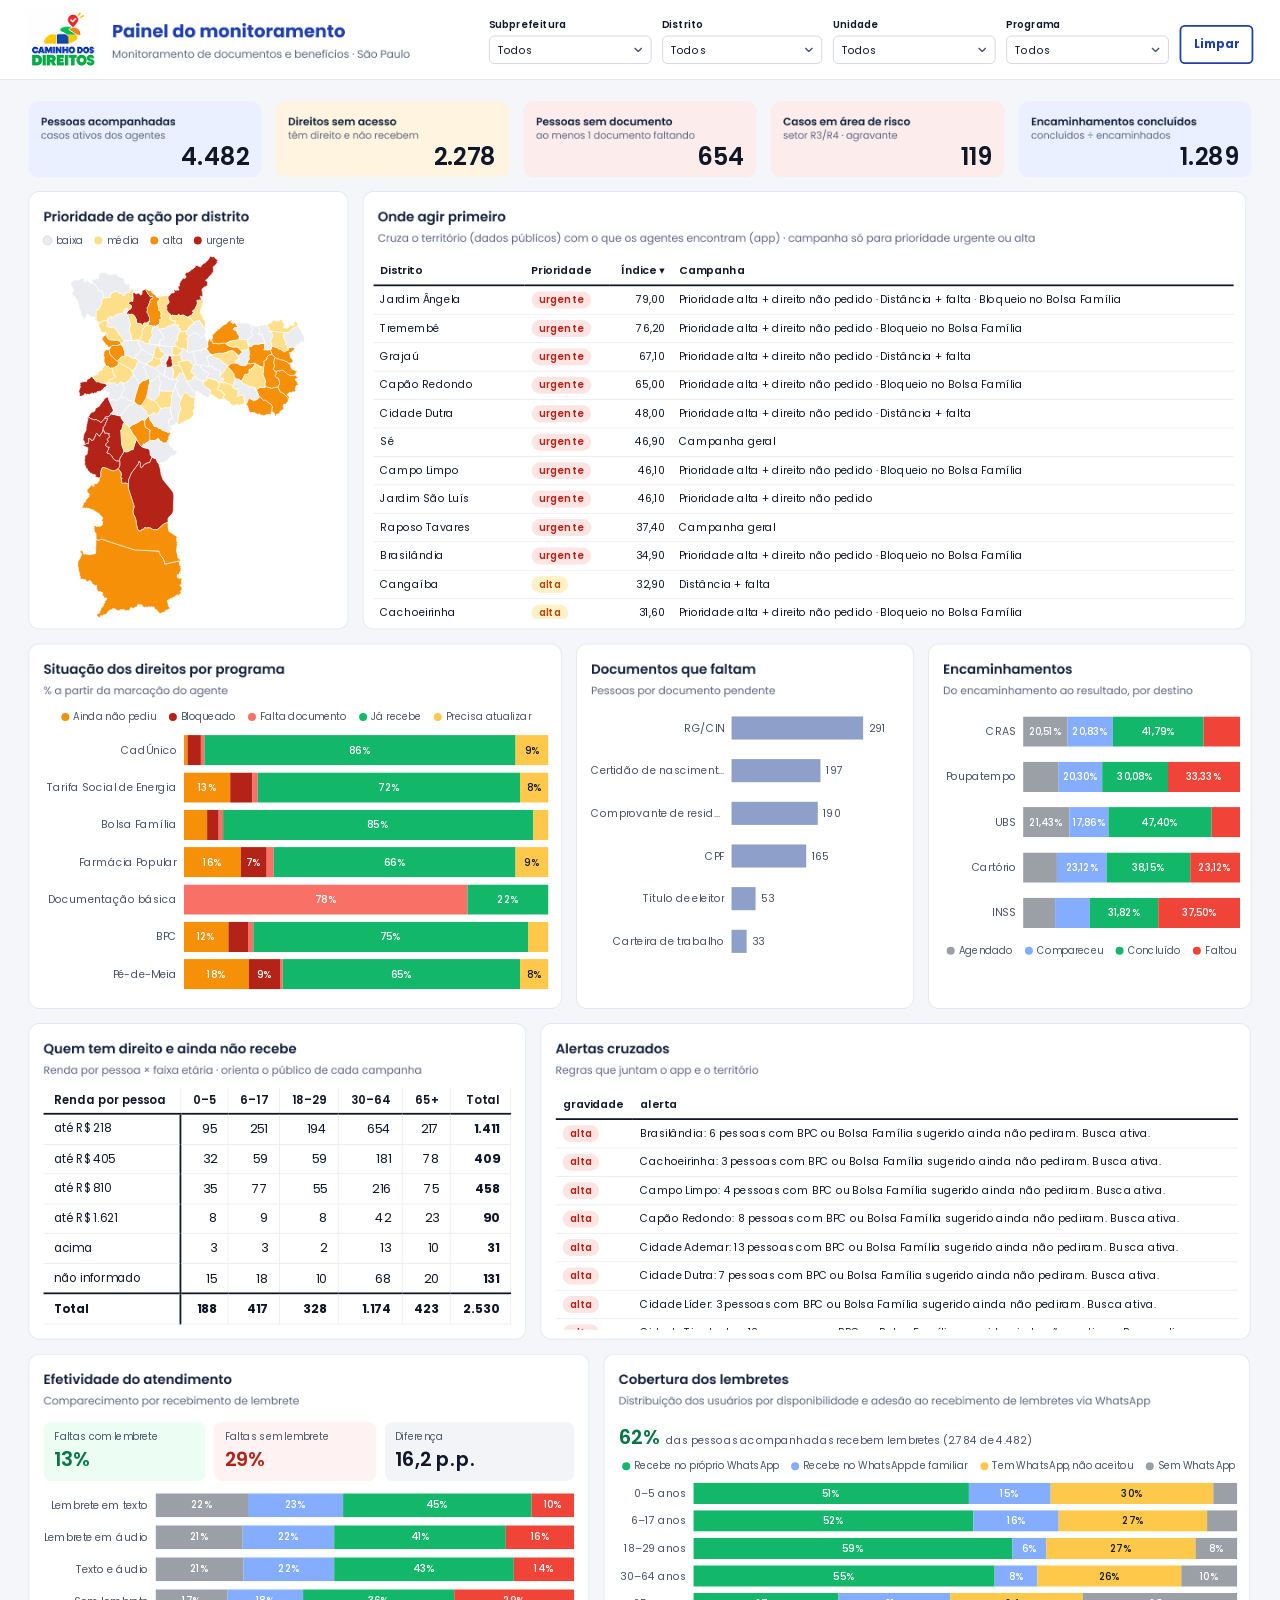
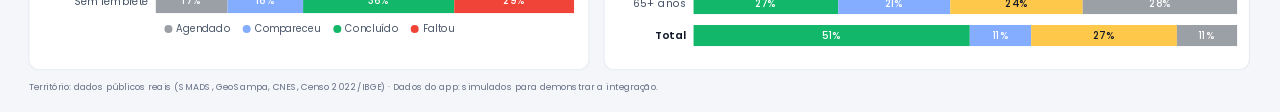
==== commit 5ac189b4: "Atualiza dados do app, dashboard e adiciona o .pbix - dados do app com WhatsApp e lembretes; dim_equ" ====
--- a/dashboard/index.html
+++ b/dashboard/index.html
@@ -14,8 +14,8 @@
   *{box-sizing:border-box}
   html,body{margin:0;background:#F5F6FA;font-family:Poppins,"Segoe UI",system-ui,sans-serif;color:var(--ink)}
   #wrap{width:100%;overflow:hidden;position:relative}
-  #stage{position:absolute;left:0;top:0;width:1440px;height:1530px;transform-origin:0 0;
-         background:url([data-uri]) 0 0/1440px 1530px no-repeat}
+  #stage{position:absolute;left:0;top:0;width:1440px;height:1926px;transform-origin:0 0;
+         background:url([data-uri]) 0 0/1440px 1926px no-repeat}
   .abs{position:absolute}
   /* filtros */
   #filtros{left:540px;top:10px;width:880px;height:72px;background:#fff;display:flex;gap:12px;align-items:flex-end;padding:0 10px 10px}
@@ -77,7 +77,7 @@
   #tip .h{font-weight:700;font-size:13px;margin-bottom:3px}
   #tip .r{display:flex;justify-content:space-between;gap:14px}
   #tip .r span:first-child{color:var(--ink3)}
-  #fonte{position:absolute;left:33px;top:1512px;font-size:10px;color:var(--ink3)}
+  #fonte{position:absolute;left:33px;top:1890px;font-size:10px;color:var(--ink3)}
 </style>
 </head>
 <body>
@@ -107,12 +107,14 @@
 
   <div id="matriz" class="abs" style="left:49px;top:1224px;width:526px;height:266px"></div>
   <div id="alertas" class="abs tbl" style="left:625px;top:1226px;width:768px;height:270px"></div>
+  <div id="efetividade" class="abs" style="left:49px;top:1600px;width:597px;height:268px"></div>
+  <div id="cobertura" class="abs" style="left:696px;top:1600px;width:696px;height:268px"></div>
   <div id="fonte">Território: dados públicos reais (SMADS, GeoSampa, CNES, Censo 2022/IBGE) · Dados do app: simulados para demonstrar a integração.</div>
 </div></div>
 <div id="tip"></div>
 
 <script>
-const D = {"SIT":["Ainda não pediu","Bloqueado","Falta documento","Já recebe","Precisa atualizar"],"RES":["Agendado","Compareceu","Concluído","Faltou"],"DEST":["CRAS","Poupatempo","UBS","Cartório","INSS"],"DOCS":["RG/CIN","Certidão de nascimento","Comprovante de residência","CPF","Título de eleitor","Carteira de trabalho"],"ETA":["0–5","6–17","18–29","30–64","65+"],"REN":["até R$ 218","até R$ 405","até R$ 810","até R$ 1.621","acima","não informado"],"prog":{"1":"Documentação básica","2":"CadÚnico","3":"Bolsa Família","4":"BPC","5":"Tarifa Social de Energia","6":"Pé-de-Meia","7":"Farmácia Popular"},"distritos":{"63":{"n":"Pirituba","s":"Pirituba/Jaraguá","idx":12.5,"c":"baixa","pop":179724,"cras":0.709,"risco":7,"lac":977.5,"cad":20449},"95":{"n":"São Domingos","s":"Pirituba/Jaraguá","idx":18.2,"c":"média","pop":88884,"cras":2.776,"risco":3,"lac":328.0,"cad":10745},"42":{"n":"Jaraguá","s":"Pirituba/Jaraguá","idx":18.5,"c":"média","pop":211610,"cras":1.162,"risco":18,"lac":825.0,"cad":37663},"11":{"n":"Brasilândia","s":"Freguesia/Brasilândia","idx":34.9,"c":"urgente","pop":243273,"cras":0.217,"risco":52,"lac":2791.0,"cad":53409},"29":{"n":"Freguesia do Ó","s":"Freguesia/Brasilândia","idx":15.9,"c":"média","pop":137240,"cras":0.781,"risco":5,"lac":1607.5,"cad":16880},"21":{"n":"Casa Verde","s":"Casa Verde/Cachoeirinha","idx":6.5,"c":"baixa","pop":80536,"cras":0.971,"risco":0,"lac":0.0,"cad":9131},"13":{"n":"Cachoeirinha","s":"Casa Verde/Cachoeirinha","idx":31.6,"c":"alta","pop":143366,"cras":2.31,"risco":23,"lac":1955.0,"cad":25284},"50":{"n":"Limão","s":"Casa Verde/Cachoeirinha","idx":15.7,"c":"média","pop":82373,"cras":2.057,"risco":3,"lac":486.5,"cad":10584},"86":{"n":"Vila Guilherme","s":"Vila Maria/Vila Guilherme","idx":18.3,"c":"média","pop":52587,"cras":2.095,"risco":0,"lac":1091.5,"cad":6721},"89":{"n":"Vila Maria","s":"Vila Maria/Vila Guilherme","idx":11.0,"c":"baixa","pop":108543,"cras":0.902,"risco":2,"lac":409.0,"cad":21416},"92":{"n":"Vila Medeiros","s":"Vila Maria/Vila Guilherme","idx":9.8,"c":"baixa","pop":114939,"cras":0.264,"risco":1,"lac":970.0,"cad":18701},"5":{"n":"Artur Alvim","s":"Penha","idx":13.3,"c":"baixa","pop":95575,"cras":0.827,"risco":7,"lac":779.0,"cad":15845},"59":{"n":"Penha","s":"Penha","idx":22.4,"c":"alta","pop":132452,"cras":4.19,"risco":0,"lac":0.0,"cad":15266},"18":{"n":"Cangaíba","s":"Penha","idx":32.9,"c":"alta","pop":141172,"cras":4.315,"risco":1,"lac":1558.5,"cad":22865},"91":{"n":"Vila Matilde","s":"Penha","idx":14.9,"c":"média","pop":103558,"cras":2.489,"risco":0,"lac":240.0,"cad":10071},"64":{"n":"Ponte Rasa","s":"Ermelino Matarazzo","idx":17.2,"c":"média","pop":89881,"cras":2.933,"risco":2,"lac":0.0,"cad":11870},"28":{"n":"Ermelino Matarazzo","s":"Ermelino Matarazzo","idx":7.9,"c":"baixa","pop":112333,"cras":0.656,"risco":2,"lac":76.0,"cad":21794},"84":{"n":"Vila Curuçá","s":"Itaim Paulista","idx":14.9,"c":"média","pop":140673,"cras":1.507,"risco":7,"lac":261.0,"cad":29748},"36":{"n":"Itaim Paulista","s":"Itaim Paulista","idx":13.0,"c":"baixa","pop":205295,"cras":1.155,"risco":11,"lac":0.0,"cad":44725},"31":{"n":"Guaianases","s":"Guaianases","idx":24.2,"c":"alta","pop":109316,"cras":1.333,"risco":16,"lac":1635.5,"cad":23832},"96":{"n":"Lajeado","s":"Guaianases","idx":21.1,"c":"alta","pop":164391,"cras":0.505,"risco":13,"lac":1889.5,"cad":38642},"6":{"n":"Barra Funda","s":"Lapa","idx":11.4,"c":"baixa","pop":33436,"cras":2.048,"risco":0,"lac":253.5,"cad":1402},"60":{"n":"Perdizes","s":"Lapa","idx":10.9,"c":"baixa","pop":102391,"cras":1.696,"risco":0,"lac":595.0,"cad":1935},"88":{"n":"Vila Leopoldina","s":"Lapa","idx":21.5,"c":"alta","pop":46875,"cras":4.252,"risco":0,"lac":112.0,"cad":1984},"40":{"n":"Jaguara","s":"Lapa","idx":22.6,"c":"alta","pop":24730,"cras":3.821,"risco":0,"lac":465.0,"cad":2324},"48":{"n":"Lapa","s":"Lapa","idx":7.7,"c":"baixa","pop":75533,"cras":1.473,"risco":0,"lac":65.0,"cad":3755},"41":{"n":"Jaguaré","s":"Lapa","idx":29.5,"c":"alta","pop":55382,"cras":5.169,"risco":5,"lac":183.0,"cad":6266},"66":{"n":"República","s":"Sé","idx":12.8,"c":"baixa","pop":60720,"cras":1.972,"risco":0,"lac":0.0,"cad":10187},"69":{"n":"Santa Cecília","s":"Sé","idx":15.6,"c":"média","pop":80972,"cras":2.132,"risco":0,"lac":513.0,"cad":11125},"78":{"n":"Sé","s":"Sé","idx":46.9,"c":"urgente","pop":23832,"cras":2.082,"risco":0,"lac":4149.0,"cad":14406},"7":{"n":"Bela Vista","s":"Sé","idx":13.5,"c":"baixa","pop":60024,"cras":2.159,"risco":0,"lac":257.5,"cad":6306},"9":{"n":"Bom Retiro","s":"Sé","idx":9.1,"c":"baixa","pop":33520,"cras":0.565,"risco":0,"lac":0.0,"cad":9979},"14":{"n":"Cambuci","s":"Sé","idx":18.6,"c":"média","pop":45163,"cras":3.494,"risco":0,"lac":0.0,"cad":4575},"26":{"n":"Consolação","s":"Sé","idx":16.9,"c":"média","pop":53249,"cras":3.203,"risco":0,"lac":315.0,"cad":1211},"49":{"n":"Liberdade","s":"Sé","idx":13.7,"c":"baixa","pop":66056,"cras":2.096,"risco":0,"lac":442.5,"cad":5538},"53":{"n":"Mooca","s":"Mooca","idx":14.6,"c":"média","pop":80880,"cras":2.318,"risco":0,"lac":305.0,"cad":8677},"56":{"n":"Pari","s":"Mooca","idx":15.1,"c":"média","pop":17359,"cras":1.515,"risco":0,"lac":187.0,"cad":5368},"80":{"n":"Tatuapé","s":"Mooca","idx":9.6,"c":"baixa","pop":98601,"cras":1.07,"risco":3,"lac":348.0,"cad":10913},"1":{"n":"Água Rasa","s":"Mooca","idx":13.3,"c":"baixa","pop":85788,"cras":2.106,"risco":0,"lac":402.5,"cad":6255},"8":{"n":"Belém","s":"Mooca","idx":12.2,"c":"baixa","pop":55785,"cras":1.752,"risco":0,"lac":202.0,"cad":8011},"10":{"n":"Brás","s":"Mooca","idx":16.3,"c":"média","pop":38750,"cras":2.228,"risco":0,"lac":86.0,"cad":9281},"20":{"n":"Carrão","s":"Aricanduva/Formosa/Carrão","idx":12.1,"c":"baixa","pop":84397,"cras":1.691,"risco":3,"lac":445.0,"cad":5774},"85":{"n":"Vila Formosa","s":"Aricanduva/Formosa/Carrão","idx":8.2,"c":"baixa","pop":92186,"cras":0.881,"risco":1,"lac":435.0,"cad":8717},"4":{"n":"Aricanduva","s":"Aricanduva/Formosa/Carrão","idx":15.5,"c":"média","pop":89574,"cras":2.737,"risco":0,"lac":0.0,"cad":11239},"73":{"n":"São Mateus","s":"São Mateus","idx":11.8,"c":"baixa","pop":155682,"cras":1.254,"risco":4,"lac":227.0,"cad":27382},"75":{"n":"São Rafael","s":"São Mateus","idx":23.7,"c":"alta","pop":148145,"cras":2.984,"risco":15,"lac":154.0,"cad":30962},"33":{"n":"Iguatemi","s":"São Mateus","idx":24.0,"c":"alta","pop":149700,"cras":2.424,"risco":29,"lac":0.0,"cad":31524},"93":{"n":"Vila Prudente","s":"Vila Prudente","idx":10.7,"c":"baixa","pop":105690,"cras":1.962,"risco":0,"lac":0.0,"cad":9272},"72":{"n":"São Lucas","s":"Vila Prudente","idx":18.0,"c":"média","pop":138038,"cras":2.822,"risco":4,"lac":285.0,"cad":14387},"54":{"n":"Morumbi","s":"Butantã","idx":13.1,"c":"baixa","pop":43690,"cras":2.273,"risco":2,"lac":155.0,"cad":2937},"67":{"n":"Rio Pequeno","s":"Butantã","idx":19.7,"c":"média","pop":131631,"cras":2.938,"risco":10,"lac":187.5,"cad":13888},"94":{"n":"Vila Sônia","s":"Butantã","idx":9.7,"c":"baixa","pop":123748,"cras":1.124,"risco":7,"lac":249.0,"cad":10075},"12":{"n":"Butantã","s":"Butantã","idx":15.6,"c":"média","pop":51715,"cras":2.425,"risco":0,"lac":580.0,"cad":3343},"65":{"n":"Raposo Tavares","s":"Butantã","idx":37.4,"c":"urgente","pop":117738,"cras":4.622,"risco":14,"lac":1547.5,"cad":16625},"62":{"n":"Pinheiros","s":"Pinheiros","idx":1.2,"c":"baixa","pop":65145,"cras":0.328,"risco":0,"lac":0.0,"cad":1905},"2":{"n":"Alto de Pinheiros","s":"Pinheiros","idx":15.5,"c":"média","pop":37359,"cras":2.929,"risco":0,"lac":318.0,"cad":688},"35":{"n":"Itaim Bibi","s":"Pinheiros","idx":20.1,"c":"alta","pop":101452,"cras":3.891,"risco":0,"lac":311.5,"cad":1499},"45":{"n":"Jardim Paulista","s":"Pinheiros","idx":11.6,"c":"baixa","pop":81859,"cras":1.921,"risco":0,"lac":537.5,"cad":1025},"17":{"n":"Campo Limpo","s":"Campo Limpo","idx":46.1,"c":"urgente","pop":236162,"cras":0.951,"risco":22,"lac":6002.5,"cad":36206},"19":{"n":"Capão Redondo","s":"Campo Limpo","idx":65.0,"c":"urgente","pop":270767,"cras":2.025,"risco":25,"lac":8252.5,"cad":46634},"83":{"n":"Vila Andrade","s":"Campo Limpo","idx":14.1,"c":"baixa","pop":168669,"cras":1.664,"risco":10,"lac":253.0,"cad":19584},"43":{"n":"Jardim Ângela","s":"M'Boi Mirim","idx":79.0,"c":"urgente","pop":311432,"cras":3.639,"risco":55,"lac":7702.5,"cad":65237},"46":{"n":"Jardim São Luís","s":"M'Boi Mirim","idx":46.1,"c":"urgente","pop":259377,"cras":0.844,"risco":16,"lac":6320.0,"cad":44305},"79":{"n":"Socorro","s":"Capela do Socorro","idx":16.2,"c":"média","pop":38051,"cras":1.948,"risco":0,"lac":1000.0,"cad":3483},"23":{"n":"Cidade Dutra","s":"Capela do Socorro","idx":48.0,"c":"urgente","pop":182459,"cras":2.888,"risco":6,"lac":5337.5,"cad":30171},"30":{"n":"Grajaú","s":"Capela do Socorro","idx":67.1,"c":"urgente","pop":384873,"cras":4.992,"risco":22,"lac":5992.5,"cad":77270},"52":{"n":"Marsilac","s":"Parelheiros","idx":21.9,"c":"alta","pop":11443,"cras":3.168,"risco":1,"lac":245.0,"cad":2654},"55":{"n":"Parelheiros","s":"Parelheiros","idx":27.8,"c":"alta","pop":153695,"cras":1.386,"risco":9,"lac":2597.5,"cad":33865},"25":{"n":"Cidade Tiradentes","s":"Cidade Tiradentes","idx":30.4,"c":"alta","pop":194177,"cras":1.228,"risco":24,"lac":2309.5,"cad":48774},"61":{"n":"Perus","s":"Perus","idx":12.2,"c":"baixa","pop":87723,"cras":0.966,"risco":4,"lac":400.0,"cad":18537},"3":{"n":"Anhanguera","s":"Perus","idx":8.5,"c":"baixa","pop":75360,"cras":0.189,"risco":10,"lac":282.0,"cad":13261},"76":{"n":"Sapopemba","s":"Sapopemba","idx":15.0,"c":"média","pop":266715,"cras":1.038,"risco":24,"lac":0.0,"cad":47908},"68":{"n":"Sacomã","s":"Ipiranga","idx":16.0,"c":"média","pop":261436,"cras":1.209,"risco":4,"lac":1221.5,"cad":35601},"27":{"n":"Cursino","s":"Ipiranga","idx":13.0,"c":"baixa","pop":103171,"cras":2.16,"risco":2,"lac":115.0,"cad":9467},"34":{"n":"Ipiranga","s":"Ipiranga","idx":13.1,"c":"baixa","pop":116271,"cras":2.1,"risco":0,"lac":329.0,"cad":9537},"32":{"n":"Moema","s":"Vila Mariana","idx":13.1,"c":"baixa","pop":81899,"cras":2.316,"risco":0,"lac":478.0,"cad":655},"77":{"n":"Saúde","s":"Vila Mariana","idx":16.5,"c":"média","pop":128469,"cras":3.237,"risco":0,"lac":162.5,"cad":4054},"90":{"n":"Vila Mariana","s":"Vila Mariana","idx":6.7,"c":"baixa","pop":127286,"cras":1.288,"risco":0,"lac":121.0,"cad":4043},"58":{"n":"Pedreira","s":"Cidade Ademar","idx":13.0,"c":"baixa","pop":163586,"cras":0.704,"risco":11,"lac":527.5,"cad":31409},"22":{"n":"Cidade Ademar","s":"Cidade Ademar","idx":26.0,"c":"alta","pop":249218,"cras":1.396,"risco":13,"lac":2157.5,"cad":49562},"39":{"n":"Jaçanã","s":"Jaçanã/Tremembé","idx":16.7,"c":"média","pop":87329,"cras":1.627,"risco":19,"lac":56.0,"cad":15025},"81":{"n":"Tremembé","s":"Jaçanã/Tremembé","idx":76.2,"c":"urgente","pop":196563,"cras":5.273,"risco":35,"lac":6852.0,"cad":34942},"51":{"n":"Mandaqui","s":"Santana/Tucuruvi","idx":17.5,"c":"média","pop":103665,"cras":2.551,"risco":0,"lac":740.0,"cad":8323},"70":{"n":"Santana","s":"Santana/Tucuruvi","idx":12.7,"c":"baixa","pop":115689,"cras":2.099,"risco":0,"lac":231.0,"cad":10140},"82":{"n":"Tucuruvi","s":"Santana/Tucuruvi","idx":14.8,"c":"média","pop":99559,"cras":1.585,"risco":0,"lac":1142.5,"cad":7437},"71":{"n":"Santo Amaro","s":"Santo Amaro","idx":7.3,"c":"baixa","pop":85349,"cras":0.895,"risco":0,"lac":334.0,"cad":7586},"16":{"n":"Campo Grande","s":"Santo Amaro","idx":20.3,"c":"alta","pop":115925,"cras":2.876,"risco":2,"lac":960.0,"cad":6949},"15":{"n":"Campo Belo","s":"Santo Amaro","idx":16.9,"c":"média","pop":71058,"cras":3.406,"risco":0,"lac":0.0,"cad":3501},"38":{"n":"Jabaquara","s":"Jabaquara","idx":12.9,"c":"baixa","pop":214958,"cras":1.013,"risco":7,"lac":648.5,"cad":30762},"87":{"n":"Vila Jacuí","s":"São Miguel","idx":14.2,"c":"baixa","pop":134189,"cras":2.021,"risco":2,"lac":0.0,"cad":26085},"74":{"n":"São Miguel","s":"São Miguel","idx":6.3,"c":"baixa","pop":81011,"cras":0.423,"risco":1,"lac":0.0,"cad":16352},"44":{"n":"Jardim Helena","s":"São Miguel","idx":16.4,"c":"média","pop":129409,"cras":1.545,"risco":1,"lac":711.0,"cad":29981},"24":{"n":"Cidade Líder","s":"Itaquera","idx":25.6,"c":"alta","pop":136660,"cras":1.683,"risco":18,"lac":1718.0,"cad":22824},"57":{"n":"Parque do Carmo","s":"Itaquera","idx":18.8,"c":"média","pop":74677,"cras":2.236,"risco":15,"lac":101.0,"cad":12609},"47":{"n":"José Bonifácio","s":"Itaquera","idx":25.4,"c":"alta","pop":128243,"cras":3.146,"risco":5,"lac":1026.0,"cad":20741},"37":{"n":"Itaquera","s":"Itaquera","idx":20.7,"c":"alta","pop":210960,"cras":1.585,"risco":7,"lac":1409.5,"cad":36991}},"unidades":{"1":["CRAS - Avenida Tiradentes, 749",9,"CRAS"],"2":["CRAS - Rua Sao Constancio, 457",85,"CRAS"],"3":["CRAS - Rua Henrique Jacobs, 788",5,"CRAS"],"4":["CRAS - Avenida Maria Luiza Americano, 2681",24,"CRAS"],"5":["CRAS - Rua Nascer Do Sol, 529",25,"CRAS"],"6":["CRAS - Avenida Paranagua, 1492",28,"CRAS"],"7":["CRAS - Rua Clarinia, 19",31,"CRAS"],"8":["CRAS - Rua Jorge Barros, 88/92",33,"CRAS"],"9":["CRAS - Estrada D Joao Nery, 58",36,"CRAS"],"10":["CRAS - Rua Daniel Muller, 347",36,"CRAS"],"11":["CRAS - Rua Fontoura Xavier, 695",37,"CRAS"],"12":["CRAS - Rua Cruz Do Espirito Santo, 1142 C",96,"CRAS"],"13":["CRAS - Rua Henrique Sertorio, 175",80,"CRAS"],"14":["CRAS - Rua Henrique Jacobs, 788",5,"CRAS"],"15":["CRAS - Rua Elisio Ferreira, 519",73,"CRAS"],"16":["CRAS - Rua Dr Jose Guilherme Eiras, 182",74,"CRAS"],"17":["CRAS - Rua Benedito Jacinto Mendes, 54",76,"CRAS"],"18":["CRAS - Avenida Coca, 341",84,"CRAS"],"19":["CRAS - Avenida Paes De Barros, 3349",93,"CRAS"],"20":["CRAS - Avenida Piero Tricca, 27",3,"CRAS"],"21":["CRAS - Rua Barao De Santo Angelo, 147",11,"CRAS"],"22":["CRAS - Avenida Itaberaba, 3666",29,"CRAS"],"23":["CRAS - Rua Ibiraiaras, 372",11,"CRAS"],"24":["CRAS - Avenida Imirim, 4328",13,"CRAS"],"25":["CRAS - Avenida Engenheiro Caetano Alvares, 3054",21,"CRAS"],"26":["CRAS - Avenida Itaberaba, 924",29,"CRAS"],"27":["CRAS - Avenida Guapira, 2145",39,"CRAS"],"28":["CRAS - Rua Barra Da Forquilha, 300",42,"CRAS"],"29":["CRAS - Rua Padre Manuel Campello, 40",61,"CRAS"],"30":["CRAS - Rua Guerino Giovani Leardini, 290",63,"CRAS"],"31":["CRAS - Avenida Voluntarios Da Patria, 4649",51,"CRAS"],"32":["CRAS - Avenida Mario Pernambuco, 43",81,"CRAS"],"33":["CRAS - Praca Santo Eduardo, 162",89,"CRAS"],"34":["CRAS - Avenida Gustavo Adolfo, 2202",92,"CRAS"],"35":["CRAS - Rua Junta Mizumoto, 591",94,"CRAS"],"36":["CRAS - Rua Tito, 104",48,"CRAS"],"37":["CRAS - Rua Mourato Coelho,106",62,"CRAS"],"38":["CRAS - Estrada Do Campo Limpo, 3420",17,"CRAS"],"39":["CRAS - Rua Roberto Sampaio Ferreira, 233",19,"CRAS"],"40":["CRAS - Avenida Interlagos, 5980",79,"CRAS"],"41":["CRAS - Avenida Cupece, 2278",22,"CRAS"],"42":["CRAS - Avenida Cupece, 5699",22,"CRAS"],"43":["CRAS - Rua Ezequiel Lopes Cardoso, 333",30,"CRAS"],"44":["CRAS - Rua Taquarichim, 290",68,"CRAS"],"45":["CRAS - Rua Dos Jornalistas, 48",38,"CRAS"],"46":["CRAS - Rua Luiz Baldinato, 150",43,"CRAS"],"47":["CRAS - Rua Jose Manoel Camisa Nova, 100",46,"CRAS"],"48":["CRAS - Rua Henrique Silva, 68",52,"CRAS"],"49":["CRAS - Avenida Inacio Dias Da Silva, S/N",46,"CRAS"],"50":["CRAS - Rua Pedro Klein Do Nascimento, 100",55,"CRAS"],"51":["CRAS - Estrada Do Alvarenga, 3657",58,"CRAS"],"52":["CRAS - Rua Padre Jose De Anchieta, 802",71,"CRAS"],"53":["CRAS - Rua General Joao Pereira De Oliveira, 26",83,"CRAS"],"54":["CRAS - Rua Artur De Almeida, 154",90,"CRAS"],"55":["OSEC",23,"UBS"],"56":["AMA UBS VILA CALIFORNIA ZEILIVAL BRUSCAGIN",93,"UBS"],"57":["UBS VILA ALPINA DR HERMINIO MOREIRA",93,"UBS"],"58":["UBS JARDIM CLIPER ROCILDA SOARES ALVES SILVA",23,"UBS"],"59":["UBS CUPECE DR WALDOMIRO PREGNOLATTO",38,"UBS"],"60":["UBS JARDIM DOS EUCALIPTOS HELIO MOREIRA SALLES",76,"UBS"],"61":["UBS FAZENDA DA JUTA II",76,"UBS"],"62":["UBS PARQUE RESIDENCIAL COCAIA INDEPENDENTE",30,"UBS"],"63":["UBS JOSE MARCILIO MALTA CARDOSO",67,"UBS"],"64":["UBS JARDIM TRES CORACOES",30,"UBS"],"65":["UBS ALMIRANTE DELAMARE",34,"UBS"],"66":["UBS CHACARA DO CONDE",30,"UBS"],"67":["AMA UBS WAMBERTO DIAS DA COSTA",82,"UBS"],"68":["UBS REUNIDAS I",72,"UBS"],"69":["UBS JARDIM REIMBERG NAIR NUNES DA SILVA",30,"UBS"],"70":["UBS JARDIM FLOR DE MAIO",81,"UBS"],"71":["UBS VILA MARIANA DIOGO NOMURA",90,"UBS"],"72":["UBS CIDADE IPAVA",43,"UBS"],"73":["BRAS I UAISA CASA JUQUIA RIO TAMISA E RIO PARANA",10,"UBS"],"74":["UBS JARDIM VALQUIRIA",17,"UBS"],"75":["UBS VILA NATAL",30,"UBS"],"76":["UBS AUTODROMO DR FAUZER SIMAO ABRAO",23,"UBS"],"77":["UBS PRO MORAR",73,"UBS"],"78":["UBS SE",78,"UBS"],"80":["UBS JARDIM ICARAI BRASILANDIA DR DANIEL ALVES GRANGEIRO",78,"UBS"],"81":["UBS PONTE RASA DR CARLOS OLIVALDO DE SOUZA LOPES MUNIZ",64,"UBS"],"82":["UBS ERMELINO MATARAZZO",28,"UBS"],"83":["AMA UBS JARDIM TRES MARIAS DR MAURICIO ZAMIJOVSKY",64,"UBS"],"84":["UBS JARDIM COIMBRA",43,"UBS"],"85":["UBS SAO REMO",67,"UBS"],"86":["UBS COLONIA",55,"UBS"],"88":["UBS SHANGRILA ELLUS",30,"UBS"],"89":["UBS PASTORAL",76,"UBS"],"90":["UBS VILA CANAA",38,"UBS"],"91":["UBS VILA RUBI",23,"UBS"],"92":["UBS JARDIM CARRAOZINHO",75,"UBS"],"94":["UBS JARDIM CAICARA",43,"UBS"],"95":["AMA 12H JARDIM DAS LARANJEIRAS",33,"UBS"],"96":["UBS JARDIM KIOTO IGNES FONTANA TATTO",23,"UBS"],"97":["CSE GERALDO DE PAULA SOUZA",45,"UBS"],"98":["CS ESCOLA SAMUEL B PESSOA",12,"UBS"],"100":["CLINICA ORTOPEDICA E TRAUM SERGIO RUDELLI",7,"UBS"],"101":["UBS VILA MARCELO",55,"UBS"],"102":["UBS JARDIM ORION GUANHEMBU",23,"UBS"],"103":["INFINITY MED",85,"UBS"],"104":["CLINICA SCONTRE DE GINECOLOGIA PEDIATRIA",77,"UBS"],"105":["IPE",49,"UBS"],"106":["RESTORE SORRISO",80,"UBS"],"109":["AMA UBS PADRE MANOEL DA NOBREGA",5,"UBS"],"110":["UBS PROFETA JEREMIAS",25,"UBS"],"111":["UBS CIDADE SATELITE SANTA BARBARA",73,"UBS"],"112":["UBS MENINOPOLIS MARIO FRANCISCO NAPOLITANO",35,"UBS"],"113":["UBS VILA RAMOS FREGUESIA DO O",29,"UBS"],"114":["UBS VILA ALBERTINA DR OSVALDO MARCAL",81,"UBS"],"115":["UBS JOAQUIM ANTONIO EIRADO",70,"UBS"],"116":["UBS DR JOSE TOLEDO PIZA",39,"UBS"],"117":["AMA UBS JARDIM GRIMALDI",76,"UBS"],"118":["UBS DR OSWALDO MARASCA JUNIOR",34,"UBS"],"119":["AMA UBS DR GERALDO DA SILVA FERREIRA",38,"UBS"],"120":["AMA UBS JARDIM ELBA HUMBERTO GASTAO BODRA",76,"UBS"],"121":["UBS MASCARENHAS DE MORAES",76,"UBS"],"122":["UBS VILA STA CATARINA",38,"UBS"],"123":["UBS JARDIM SAO SAVERIO AURELIO MELLONE",68,"UBS"],"124":["UBS AGUA FUNDA",27,"UBS"],"125":["UBS CARANDIRU",86,"UBS"],"126":["UBS VILA LEONOR",86,"UBS"],"127":["UBS HORTO FLORESTAL",81,"UBS"],"128":["UBS DR WALTER ELIAS",21,"UBS"],"129":["UBS JARDIM FONTALIS",85,"UBS"],"130":["UBS MORADA DO SOL",3,"UBS"],"131":["UBS ALPES DO JARAGUA",42,"UBS"],"132":["UBS BRAS DR MANOEL SALDIVA NETO",10,"UBS"],"133":["AMA UBS CANGAIBA DR CARLOS GENTILE DE MELLO",59,"UBS"],"134":["UBS ENGENHEIRO GOULART DR JOSE PIRES",18,"UBS"],"135":["UBS VILA BERTIOGA DOMINGOS DELASCIO",1,"UBS"],"136":["UBS VILA CARRAO DR ADHEMAR MONTEIRO PACHECO",20,"UBS"],"137":["UBS VILA NOVA MANCHESTER DR ARLINDO GENNARI",20,"UBS"],"138":["AMA UBS VILA ORATORIO DR TITO PEDRO MASCELLANI",1,"UBS"],"139":["UBS CIDADE TIRADENTES LUIS MARANHAO",25,"UBS"],"140":["UBS ANTONIO ESTEVAO DE CARVALHO",5,"UBS"],"141":["UBS DR ANTONIO PIRES FERREIRA VILLALOBO",5,"UBS"],"142":["UBS BARRO BRANCO",25,"UBS"],"143":["UBS BRASILANDIA",11,"UBS"],"144":["UBS CASA VERDE ALTA",21,"UBS"],"145":["UBS DOM LUCIANO BERGAMIN",30,"UBS"],"146":["UBS FERROVIARIOS",25,"UBS"],"147":["UBS HORIZONTE AZUL",43,"UBS"],"148":["UBS DR ILZA WELTMAN HUTZLER",13,"UBS"],"149":["UBS JARDIM AEROPORTO DR MASSAKI UDIHARA",15,"UBS"],"150":["UBS JARDIM CIDADE PIRITUBA",63,"UBS"],"151":["UBS JARDIM GUANABARA",78,"UBS"],"152":["UBS JARDIM GUARANI",78,"UBS"],"153":["UBS JARDIM BOA VISTA",65,"UBS"],"154":["UBS JARDIM HELIAN",57,"UBS"],"155":["UBS JARDIM ICARAI QUINTANA",23,"UBS"],"156":["UBS JARDIM IVA",4,"UBS"],"157":["UBS JARDIM KERALUX",18,"UBS"],"158":["UBS JARDIM LIDIA",19,"UBS"],"159":["UBS JARDIM SAO FRANCISCO I",18,"UBS"],"160":["UBS JARDIM SAO NICOLAU",5,"UBS"],"161":["UBS JARDIM SECKLER",68,"UBS"],"162":["UBS JARDIM VISTA ALEGRE VANDA APARECIDA DOS SANTOS",78,"UBS"],"163":["UBS JARDIM REPUBLICA",23,"UBS"],"164":["UBS LARANJEIRAS",58,"UBS"],"165":["UBS LUIZ ERNESTO MAZZONI",68,"UBS"],"166":["UBS MOINHO VELHO",63,"UBS"],"167":["UBS JARDIM SAO NORBERTO",55,"UBS"],"168":["UBS NOVO JARDIM I",46,"UBS"],"169":["UBS PARAISOPOLIS",83,"UBS"],"170":["AMA UBS PARI",56,"UBS"],"171":["AMA UBS PAULO VI",65,"UBS"],"172":["AMA UBS PERUS",61,"UBS"],"173":["AMA UBS PARQUE ANHANGUERA",3,"UBS"],"174":["UBS PARQUE ARARIBA",17,"UBS"],"175":["UBS PARQUE DO ENGENHO II",19,"UBS"],"177":["UBS PARQUE REGINA PERINA ALVES TEIXEIRA",17,"UBS"],"178":["UBS PARQUE NOVO SANTO AMARO",43,"UBS"],"179":["UBS IACAPE JARDIM PLANALTO",76,"UBS"],"180":["AMA UBS PARQUE SANTO ANTONIO",46,"UBS"],"181":["AMA UBS SAO VICENTE DE PAULA",34,"UBS"],"183":["UBS SILMARYA REJANE MARCOLINO SOUZA",11,"UBS"],"184":["UBS DR SERGIO CHADDAD",23,"UBS"],"185":["UBS VILA SANTA MARIA",50,"UBS"],"186":["UBS UNIAO DAS VILAS DE TAIPAS",42,"UBS"],"187":["AMA UBS VILA ANTONIETA",4,"UBS"],"188":["UBS VILA ARAPUA NELSON MORAES",68,"UBS"],"189":["UBS VILA ARICANDUVA",91,"UBS"],"190":["UBS VILA ARRIETE DECIO PACHECO PEDROSO",16,"UBS"],"191":["AMA UBS VILA BARBOSA",50,"UBS"],"192":["UBS VILA CONSTANCIA VICENTE OCTAVIO GUIDA",22,"UBS"],"193":["UBS VILA DAS MERCES",68,"UBS"],"194":["UBS VILA ESPERANCA DR CASSIO BITTENCOURT FILHO",59,"UBS"],"195":["UBS VILA FORMOSA I DR ANTONIO DA SILVEIRA E OLIVEIRA",85,"UBS"],"196":["UBS VILA GRANADA DR ALFREDO FERREIRA PAULINO FILHO",59,"UBS"],"197":["UBS VILA GUACURI CICERO SERGIO CAVALCANTE",58,"UBS"],"198":["UBS VILA GUARANI",85,"UBS"],"199":["UBS VILA GUILHERMINA DR AMERICO RASPA NETO",91,"UBS"],"200":["UBS VILA MATILDE DR RUBENS DO VAL",91,"UBS"],"201":["AMA UBS VILA MISSIONARIA",22,"UBS"],"202":["AMA UBS VILA MEDEIROS",92,"UBS"],"203":["UBS VILA MORAES JOAO PAULO BOTELHO VIEIRA",27,"UBS"],"204":["UBS VILA NOVA YORK",4,"UBS"],"206":["UBS VILA IPOJUCA WANDA COELHO DE MORAES",48,"UBS"],"207":["AMA UBS VILA PREL ANTONIO BERNARDES DE OLIVEIRA",46,"UBS"],"208":["UBS VILA ZATT",63,"UBS"],"209":["UBS VELEIROS",79,"UBS"],"210":["UBS VARGEM GRANDE",55,"UBS"],"211":["AMA UBS VILA PEREIRA BARRETO",63,"UBS"],"212":["UBS CHACARA SANTA MARIA",43,"UBS"],"213":["UBS VILA PRUDENTE",93,"UBS"],"214":["AMA UBS VILA CLARA",38,"UBS"],"215":["UBS PARAISOPOLIS II",83,"UBS"],"216":["UBS PARQUE SAO RAFAEL DRA ORA ROSEN",75,"UBS"],"217":["UBS JARDIM SOUZA",46,"UBS"],"218":["UBS CRUZ DAS ALMAS",29,"UBS"],"219":["UBS PEDRO DE SOUZA CAMPOS",28,"UBS"],"220":["UBS VILA REGINA",37,"UBS"],"221":["UBS JARDIM THOMAS",46,"UBS"],"222":["UBS PARQUE MARIA DOMITILA",95,"UBS"],"223":["UBS ALCINA PIMENTEL PIZA",30,"UBS"],"224":["AMA UBS JARDIM ALFREDO",46,"UBS"],"225":["AMA UBS JARDIM MIRNA",30,"UBS"],"226":["UBS VARGINHA",30,"UBS"],"227":["UBS NOVA AMERICA",55,"UBS"],"228":["UBS JARDIM SILVEIRA",55,"UBS"],"229":["UBS GUARANI VARGAS",38,"UBS"],"230":["UBS HELENA MIGUEL REZEK",65,"UBS"],"231":["UBS VERA CRUZ DR FERNANDO PROENCA DE GOUVEA",77,"UBS"],"232":["UBS VILA NIVI",82,"UBS"],"233":["UBS COSTA MELO",64,"UBS"],"234":["UBS JARDIM VERA CRUZ PERDIZES",60,"UBS"],"236":["AMA UBS PARQUE FERNANDA",19,"UBS"],"237":["UBS JARDIM APUANA JOAO KOCH",81,"UBS"],"238":["UBS VILA ANASTACIO",48,"UBS"],"239":["UBS VILA ANGLO JOSE SERRA RIBEIRO",60,"UBS"],"240":["UBS VILA JAGUARA",40,"UBS"],"241":["AMA UBS VILA NOVA JAGUARE",41,"UBS"],"242":["UBS PARQUE DO LAGO",43,"UBS"],"243":["PENITENCIARIA FEMININA DO BUTANTAN",65,"UBS"],"244":["UBS PARQUE SANTO ANTONIO II",46,"UBS"],"245":["UBS VILA PARANAGUA",28,"UBS"],"246":["UBS VILA JOANIZA JOAO YUNES",22,"UBS"],"247":["AMA UBS PARQUE BOTURUSSU PROF DR HUMBERTO CERRUTI",64,"UBS"],"248":["AMA UBS JARDIM INDEPENDENCIA HERMENEGILDO MORBIM JR",72,"UBS"],"249":["UBS JARDIM GUAIRACA",72,"UBS"],"250":["UBS PARQUE ARTHUR ALVIM",53,"UBS"],"251":["UBS BURGO PAULISTA",64,"UBS"],"252":["AMA UBS INTEGRADA AGUA RASA DR MARCOS ANDRADE CORSATO",1,"UBS"],"253":["UBS PRIMAVERA COLORADO",76,"UBS"],"254":["UBS MAR PAULISTA",58,"UBS"],"257":["UBS BUTANTA",12,"UBS"],"258":["UBS CAXINGUI NANCI ABRANCHES",12,"UBS"],"259":["UBS ALTO DO UMUARAMA",17,"UBS"],"260":["UBS ALTO DA RIVIERA",43,"UBS"],"261":["UBS DOMINGOS MANTELLI",63,"UBS"],"262":["UBS ENGENHEIRO TRINDADE",18,"UBS"],"263":["UBS FAZENDA DA JUTA I",76,"UBS"],"264":["UBS CHACARA INGLESA",63,"UBS"],"265":["UBS CIDADE JULIA",22,"UBS"],"266":["UBS JARDIM DA CONQUISTA I",75,"UBS"],"267":["UBS GAIVOTAS",30,"UBS"],"268":["UBS JARDIM DAS LARANJEIRAS",33,"UBS"],"269":["UBS JARDIM ELIANE",30,"UBS"],"270":["UBS JARDIM IV CENTENARIO",73,"UBS"],"271":["UBS JARDIM HERCULANO",43,"UBS"],"272":["UBS JARDIM D ABRIL",67,"UBS"],"273":["AMA UBS JARDIM JOAMAR",81,"UBS"],"274":["AMA UBS JARDIM CAPELA",43,"UBS"],"275":["UBS VILA GUMERCINDO PROF JANDIRA MASSUR",77,"UBS"],"276":["AMA UBS JARDIM MIRIAM MANOEL SOARES DE OLIVEIRA",22,"UBS"],"277":["UBS JARDIM NAKAMURA",43,"UBS"],"278":["UBS JARDIM NITEROI",22,"UBS"],"279":["UBS JARDIM PENHA",87,"UBS"],"280":["UBS JARDIM PANAMERICANO",42,"UBS"],"281":["UBS JARDIM PERI",13,"UBS"],"282":["AMA UBS JARDIM SAO JORGE DR PAULO EDUARDO ELIAS",65,"UBS"],"283":["UBS JARDIM SAPOPEMBA PROF DR HUMBERTO DELBONI FILHO",76,"UBS"],"284":["UBS JACANA DR SEBASTIAO GABRIEL SAYAGO DE LAET",39,"UBS"],"285":["UBS JARDIM UMUARAMA",22,"UBS"],"286":["UBS JORDANOPOLIS",23,"UBS"],"287":["AMA UBS JARDIM SANTO ANDRE",75,"UBS"],"288":["AMA UBS JARDIM TIETE I OSCAR PEREIRA DA SILVA",73,"UBS"],"289":["AMA UBS PARQUE BRISTOL",68,"UBS"],"290":["UBS PARQUE EDU CHAVES",39,"UBS"],"291":["UBS MATA VIRGEM",58,"UBS"],"292":["UBS MOINHO VELHO II",68,"UBS"],"293":["UBS JARDIM NOVE DE JULHO",73,"UBS"],"294":["UBS PARQUE BOA ESPERANCA",33,"UBS"],"295":["UBS PARQUE DOROTEIA",58,"UBS"],"296":["UBS PARQUE PERUCHE",21,"UBS"],"297":["AMA UBS JARDIM SAO FRANCISCO II",75,"UBS"],"298":["UBS SANTA MADALENA",76,"UBS"],"299":["UBS SAO MATEUS NAIR ALVES DE REZENDE NORIMBENI",73,"UBS"],"300":["UBS RIO PEQUENO PAULO DE BARROS FRANCA",67,"UBS"],"301":["UBS VILA BORGES",65,"UBS"],"302":["UBS SANTA LUCIA",43,"UBS"],"303":["UBS SANTO AMARO DR SERGIO VILLACA BRAGA",71,"UBS"],"304":["UBS VILA JACUI",87,"UBS"],"305":["UBS VILA APARECIDA",58,"UBS"],"306":["UBS VILA NOVA GALVAO SONIA REGINA CAMPANELLI",39,"UBS"],"307":["UBS VILA NOSSA SENHORA APARECIDA",37,"UBS"],"308":["UBS V PRAIA VITORIO ROLANDO BOCCALETTI",83,"UBS"],"309":["UBS VILA RENATO MARIA DAS GRACAS DA SILVA",76,"UBS"],"310":["UBS VILA IMPERIO DRA GILDA TERA TAHIRA",22,"UBS"],"311":["UBS VILA MAGGI",63,"UBS"],"312":["AMA UBS VILA PIAUI",40,"UBS"],"313":["AMA UBS VILA SONIA",94,"UBS"],"314":["UBS VILA PIRITUBA",63,"UBS"],"316":["UBS JARDIM SAO CARLOS CIDADE ADEMAR",22,"UBS"],"317":["UBS CIDADE DUTRA BENEDITA DE FATIMA DA SILVA",23,"UBS"],"318":["UBS JARDIM DA CONQUISTA II",33,"UBS"],"319":["UBS JARDIM DAS PEDRAS",81,"UBS"],"320":["FERNAO DIAS SP UNIDADE D N 01",92,"UBS"],"321":["UBS JARDIM BRASILIA",11,"UBS"],"322":["UBS VILA AURORA DOMINGOS MAZZONETO DE CILO",51,"UBS"],"323":["UBS CONJUNTO DO IPESP",82,"UBS"],"324":["UBS MORRO DOCE",3,"UBS"],"325":["AMA UBS JARDIM DA CONQUISTA III",33,"UBS"],"326":["CS ESCOLA BARRA FUNDA ALEXANDRE VRANJAC",6,"UBS"],"327":["UBS COMENDADOR JOSE GONZALEZ",85,"UBS"],"328":["UBS VILA DAS BELEZAS ALBERTO AMBROSIO",46,"UBS"],"329":["UBS JARDIM POPULAR DR MATHEUS SANTAMARIA",64,"UBS"],"330":["UBS JARDIM COLORADO DR JOSE PIRES",75,"UBS"],"331":["UBS RIO CLARO",75,"UBS"],"332":["AMA UBS MASSAGISTA MARIO AMERICO",21,"UBS"],"333":["CLINICA FISIOFUNCIONAL",71,"UBS"],"334":["UBS JARDIM ROSINHA",3,"UBS"],"335":["DERMOCLIN CLINICA DERMATOLOGICA",35,"UBS"],"336":["UBS VILA SANTO ESTEVAO DR WOADY JORGE KALIL",80,"UBS"],"337":["UBS JARDIM COLONIAL",73,"UBS"],"338":["UBS CIDADE PATRIARCA DR HERMENEGILDO MORBIN JUNIOR",91,"UBS"],"339":["UBS DR HUMBERTO PASCALE SANTA CECILIA",69,"UBS"],"340":["UBS CAMBUCI",14,"UBS"],"341":["UBS HUMAITA DR JOAO DE AZEVEDO LAGE",7,"UBS"],"342":["UBS JARDIM COMERCIAL",19,"UBS"],"343":["UBS FATIMA DE JESUS VIANA ROSA",78,"UBS"],"344":["UBS CHORA MENINO",70,"UBS"],"346":["AMA UBS JARDIM CASTRO ALVES DRA MARIA CRISTINA F",30,"UBS"],"347":["UBS JARDIM CAMPINAS",55,"UBS"],"348":["CENTRO CLINICO JOAO RAMALHO",60,"UBS"],"350":["UBS RECANTO VERDE DO SOL",33,"UBS"],"352":["UBS JARDIM GUARUJA",43,"UBS"],"353":["AMA UBS LAUZANE PAULISTA",51,"UBS"],"354":["UBS JARDIM PARANAPANEMA",43,"UBS"],"355":["UBS DR EDUARDO ROMANO RESCHILIAN",68,"UBS"],"356":["UBS NOSSA SENHORA DO BRASIL ARMANDO DARIENZO",7,"UBS"],"357":["AMA UBS ANHANGUERA",95,"UBS"],"358":["UBS VILA MANGALOT",95,"UBS"],"359":["UBS JARDIM ANTARTICA",13,"UBS"],"360":["AMA UBS ELISIO TEIXEIRA LEITE",42,"UBS"],"361":["UBS IGUACU MARIA JOSE MARIANO DA SILVA",72,"UBS"],"362":["UBS CHACARA SANTANA",46,"UBS"],"363":["UBS PARQUE DA LAPA",88,"UBS"],"364":["UBS PARQUE DOS BUFALOS",58,"UBS"],"365":["UBS CAJU",41,"UBS"],"366":["UBS CAMPO LIMPO",17,"UBS"],"367":["UBS VILA FORMOSA II",85,"UBS"],"371":["GMT",78,"UBS"],"373":["CENTRO CLINICO JOAO RAMALHO",60,"UBS"],"374":["CENTRO MEDICO SAO MIGUEL",74,"UBS"],"376":["DG SORRISO",80,"UBS"],"378":["IBRAMEP",53,"UBS"],"379":["UBS JARDIM PARAGUACU DR GONCALO FELICIANO ALVES",73,"UBS"],"380":["UBS DONA MARIQUINHA SCIASCIA",81,"UBS"],"381":["UBS CASA VERDE",21,"UBS"],"382":["UBS BOM RETIRO OCTAVIO AUGUSTO RODOVALHO",9,"UBS"],"383":["AMA UBS AMERICANOPOLIS",38,"UBS"],"384":["UBS MOOCA I",53,"UBS"],"385":["UBS JOAQUIM ROSSINI",78,"UBS"],"386":["UBS JARDIM DA SAUDE NEUSA ROSALIA MORALES",27,"UBS"],"388":["UBS ITAIM PAULISTA JULIO DE GOUVEIA",36,"UBS"],"390":["UBS PARQUE SAO LUCAS",72,"UBS"],"394":["UBS TEOTONIO VILELA",76,"UBS"],"395":["AMA UBS JARDIM BRASIL",92,"UBS"],"398":["UBS DRA IZABEL GRATIERI",89,"UBS"],"402":["UBS BELENZINHO MARCUS WOLOSKER",8,"UBS"],"403":["UBS JARDIM TIETE II",73,"UBS"],"405":["UBS CHACARA SANTO ANTONIO DR MARCILIO DE ARRUDA PENTEADO F",71,"UBS"],"406":["UBS ARRASTAO FRANCISCO SCALAMANDRE SOBRINHO",17,"UBS"],"407":["AMA UBS JARDIM IPANEMA",42,"UBS"],"408":["UBS DONA ADELAIDE LOPES",50,"UBS"],"409":["UBS JARDIM APURA",58,"UBS"],"410":["UBS JARDIM ARACATI",43,"UBS"],"411":["UBS JARDIM MITSUTANI",17,"UBS"],"412":["UBS JARDIM ROSELI",33,"UBS"],"413":["UBS JARDIM SAO BENTO",19,"UBS"],"414":["UBS MARIA CECILIA DONNANGELO",66,"UBS"],"415":["UBS MILTON SANTOS",77,"UBS"],"416":["UBS REUNIDAS II",76,"UBS"],"417":["UBS SACOMA EDMUNDO SUSSUMU FUJITA",68,"UBS"],"418":["UBS REAL PARQUE PAULO MANGABEIRA ALBERNAZ FILHO",54,"UBS"],"419":["UBS VILA DIONISIA",13,"UBS"],"420":["UBS VILA ESPANHOLA",50,"UBS"],"421":["UBS VILA ESPERANCA DR EMILIO SANTIAGO DE OLIVEIRA",59,"UBS"],"422":["UBS VILA TEREZINHA",78,"UBS"],"425":["UBS ZUMBI DOS PALMARES",46,"UBS"],"426":["UBS PARQUE FIGUEIRA GRANDE",46,"UBS"],"427":["UBS JARDIM SANTA MARGARIDA",43,"UBS"],"429":["PENITENCIARIA DA CAPITAL",70,"UBS"],"430":["CENTRO DE DETENCAO PROVISORIA DE PARELHEIROS",52,"UBS"],"431":["CENTRO DE DETENCAO PROVISORIA DE VILA INDEPENDENCIA",93,"UBS"],"432":["CENTRO DE DETENCAO PROVISORIA I DE PINHEIROS",71,"UBS"],"433":["CENTRO DE PROGRESSAO PENITENCIARIA DE SAO MIGUEL PAULISTA",74,"UBS"],"434":["CENTRO DE DETENCAO PROVISORIA I DE OSASCO",65,"UBS"],"435":["UBS RECANTO DOS HUMILDES",61,"UBS"],"436":["UBS GRAFICOS",25,"UBS"],"437":["CONSULTORIO LUIZ CARLOS AMBROZIO",80,"UBS"],"438":["UBS CDHU PALANQUE",33,"UBS"],"439":["UNIDADE BASICA DE SAUDE BARRA FUNDA",69,"UBS"],"440":["UBS CAMPO GRANDE",16,"UBS"],"441":["UBS SANTO ELIAS",95,"UBS"],"442":["UBS ALTO DE PINHEIROS DR SUEL ABUJAMRA",2,"UBS"],"443":["CLINICA E MICROCIRURGIA OCULAR DR IVO LUCCI FILHO",7,"UBS"],"445":["UBS INACIO MONTEIRO",25,"UBS"],"446":["UBS NOVO CAMINHO",46,"UBS"],"447":["UBS CITY JARAGUA",42,"UBS"],"448":["UBS VILA CALU",46,"UBS"],"450":["PENITENCIARIA FEMININA DE SANTANA",70,"UBS"],"451":["UBS SAO JORGE CIDADE ADEMAR",22,"UBS"],"452":["UBS PADRE JOSE DE ANCHIETA",5,"UBS"],"453":["UBS PREFEITO PRESTES MAIA",25,"UBS"],"455":["CLINICA KATIA VOLPE",71,"UBS"],"457":["UBS JARDIM DAMASCENO",1,"UBS"],"458":["MOVIMENTO E SAUDE COSTA",83,"UBS"],"459":["UBS PARQUE DAS FLORES",75,"UBS"],"460":["RECKITT BENCKISER BRASIL LTDA",65,"UBS"],"461":["CLINICA AM ORTOPEDIA ESPORTIVA",71,"UBS"],"462":["BARELLA ODONTOLOGIA",90,"UBS"],"463":["CEO ORTOPEDIA",90,"UBS"],"464":["CENTRO CLINICO TATUAPE",49,"UBS"],"465":["CENTRO CLINICO ZONA NORTE",70,"UBS"],"466":["UBS JARDIM CELESTE",46,"UBS"],"468":["BORRELLI REIS SERVICOS MEDICOS",32,"UBS"],"469":["UBS JARDIM LOURDES",38,"UBS"],"470":["UBS BRASILIA M BOI MIRIM",46,"UBS"],"472":["UBS JOAQUIM ROSSINI VILA CARIOCA DR MOACIR PARRA",34,"UBS"],"473":["UBS JARDIM MAGDALENA",19,"UBS"],"474":["UBS JARDIM MARACA",19,"UBS"],"475":["CLINICA VOLPE",54,"UBS"],"476":["AMA UBS VILA IMPERIO",22,"UBS"],"477":["UBS JARDIM ELISA MARIA I",49,"UBS"],"479":["UBS JARDIM HELGA",17,"UBS"],"480":["UBS BORACEA",96,"UBS"],"481":["CENTRO DE DERMATOLOGIA DRA PEROLA GURFINKEL",35,"UBS"],"482":["UBS REPUBLICA FERNANDA SANTE LIMEIRA",78,"UBS"],"483":["AMA PARELHEIROS",55,"UBS"],"484":["AMA ALEXANDRE ZAIO",91,"UBS"],"485":["AMA VILA CALIFORNIA",93,"UBS"],"486":["AMA DONA MARIA ANTONIETA FERREIRA DE BARROS",66,"UBS"],"487":["AMA JD MIRNA",30,"UBS"],"488":["AMA HERMENEGILDO MORBIM JUNIOR",72,"UBS"],"489":["UBS VILA CAMPESTRE",38,"UBS"],"490":["AMA UBS CHACARA CRUZEIRO DO SUL ZELIA L M DORO",18,"UBS"],"491":["UBS JARDIM MACEDONIA",19,"UBS"],"492":["CENTRO DE DETENCAO PROVISORIA III DE PINHEIROS",11,"UBS"],"493":["VILA MARIA I UAISA ONIX VGUILHERME BVISTA SP GMCOVAS",86,"UBS"],"494":["UBS JARDIM DAS PALMAS",17,"UBS"],"495":["UBS JARDIM DAS FONTES",55,"UBS"],"496":["UBS VILA ROSCHEL",55,"UBS"],"497":["UBS JARDIM ELEDY",19,"UBS"],"498":["SERVICO DE ATENCAO DOMICILIAR CAPELA DO SOCORRO",23,"UBS"],"499":["UBS VILA CAIUBA",61,"UBS"],"500":["SAD SERVICO DE ATENCAO DOMICILIAR M BOI MIRIM",46,"UBS"],"501":["UBS PARAISOPOLIS III",83,"UBS"],"502":["AMA UBS VILA SILVIA",18,"UBS"],"504":["UBS JARDIM SELMA CIDADE ADEMAR",58,"UBS"],"505":["SAD SERVICO DE ATENCAO DOMICILIAR CIDADE ADEMAR",22,"UBS"],"509":["UBS JARDIM NOVO HORIZONTE",30,"UBS"],"510":["CENTRO DE DERMATOLOGIA ALMEIDA DE CARVALHO",35,"UBS"],"511":["SERVICO DE ATENCAO DOMICILIAR SANTO AMARO",71,"UBS"],"512":["UBS NOVA ESPERANCA PAULISTANO II",78,"UBS"],"513":["UBS VILA DIONISIA II",13,"UBS"],"514":["UBS JARDIM RINCAO",42,"UBS"],"515":["UBS JARDIM MIRIAM II",22,"UBS"],"516":["UBS JARDIM MARINGA VILA TALARICO",24,"UBS"],"518":["UBS JARDIM NOVO PANTANAL OTACILIO MADEIRA",58,"UBS"],"519":["CLINICA NEURO SPINE",90,"UBS"],"520":["UBS CANTINHO DO CEU",30,"UBS"],"521":["SAD SAO MATEUS",73,"UBS"],"522":["BELLUS CORPUS",80,"UBS"],"524":["UBS JARDIM COLOMBO",94,"UBS"],"525":["UBS HELIOPOLIS",34,"UBS"],"526":["UBS JOVA RURAL",39,"UBS"],"527":["UBS INTERATIVA",42,"UBS"],"528":["UBS SEM TERRA",42,"UBS"],"529":["UBS NASCER DO SOL",25,"UBS"],"530":["UBS VILA EMA DR FUAD KASSAB",72,"UBS"],"531":["ELUDICAR SERVICOS MEDICOS",62,"UBS"],"532":["UBS VILA HELOISA",72,"UBS"],"533":["AMA UBS JOSE BONIFACIO I",47,"UBS"],"534":["UBS JARDIM MARILIA",24,"UBS"],"535":["UBS JARDIM NELIA",36,"UBS"],"536":["UBS CIDADE PEDRO JOSE NUNES",87,"UBS"],"537":["UBS CIDADE KEMEL",36,"UBS"],"538":["UBS JARDIM CAMARGO NOVO",36,"UBS"],"539":["UBS JARDIM MAIA",44,"UBS"],"540":["UBS VILA PROGRESSO",95,"UBS"],"541":["UBS JARDIM SANTA MARIA",24,"UBS"],"542":["UBS SANTA CRUZ",90,"UBS"],"543":["AMA UBS SITIO DA CASA PINTADA",87,"UBS"],"544":["UBS ITAQUERA",37,"UBS"],"545":["UBS VILA ITAPEMA",24,"UBS"],"546":["UBS PRIMEIRO DE OUTUBRO",96,"UBS"],"547":["UBS JARDIM COPA MATHILDE DE AQUINO DINIZ",57,"UBS"],"548":["UBS CIDADE LIDER",24,"UBS"],"549":["UBS CIDADE NOVA SAO MIGUEL",74,"UBS"],"551":["UBS DOM JOAO NERY",84,"UBS"],"552":["UBS GLEBA DO PESSEGO",57,"UBS"],"553":["UBS GUAIANAZES",96,"UBS"],"554":["UBS JARDIM AURORA",96,"UBS"],"555":["UBS JARDIM CAMPOS",84,"UBS"],"556":["UBS JARDIM DAS CAMELIAS",36,"UBS"],"557":["UBS JARDIM DAS OLIVEIRAS",36,"UBS"],"558":["UBS JARDIM ETELVINA",96,"UBS"],"559":["UBS JARDIM FANGANIELLO",96,"UBS"],"560":["UBS JARDIM ROBRU GUAIANAZES",96,"UBS"],"561":["UBS JARDIM ROBRU MESSIAS JOSE DA SILVA",96,"UBS"],"562":["UBS JARDIM ROMANO VILA ITAIM",44,"UBS"],"563":["UBS JARDIM SILVA TELLES",84,"UBS"],"564":["UBS JARDIM SINHA",76,"UBS"],"565":["UBS JARDIM SANTA TEREZINHA",24,"UBS"],"566":["UBS JARAGUA",84,"UBS"],"567":["UBS JARDIM INDAIA",36,"UBS"],"568":["UBS PARADA XV DE NOVEMBRO",37,"UBS"],"569":["UBS PAULO FELDMAN NITRO OPERARIA",74,"UBS"],"570":["UBS PARQUE SANTA RITA",84,"UBS"],"571":["UBS SANTA INES",87,"UBS"],"572":["UBS SANTA LUZIA",36,"UBS"],"573":["UBS THERSIO VENTURA",87,"UBS"],"574":["UBS VILA CARMOSINA",37,"UBS"],"575":["UBS VILA CHABILANDIA",96,"UBS"],"576":["UBS VILA CURUCA",84,"UBS"],"577":["UBS VILA COSMOPOLITA",31,"UBS"],"578":["UBS UNIAO DE VILA NOVA",87,"UBS"],"579":["UBS PREFEITO CELSO AUGUSTO DANIEL",31,"UBS"],"580":["UBS SANTO ESTEVAO",57,"UBS"],"581":["UBS JARDIM BANDEIRANTES",96,"UBS"],"582":["UBS SAO CARLOS GUAIANASES",31,"UBS"],"583":["AMA UBS FAZENDA DO CARMO",25,"UBS"],"584":["UBS JARDIM SAO PEDRO FRANCISCO ANTONIO CESARONI",47,"UBS"],"585":["UBS JOSE BONIFACIO II CELINA MARIA JOSE DE OLIVEIRA",47,"UBS"],"586":["UBS GUAIANASES II",31,"UBS"],"587":["UBS JARDIM SOARES",31,"UBS"],"588":["UBS JARDIM HELENA",44,"UBS"],"589":["AMA UBS JARDIM BRASILIA",24,"UBS"],"590":["UBS VILA RAMOS DR LUIS AUGUSTO DE CAMPOS",37,"UBS"],"591":["UBS JARDIM NOSSA SENHORA DO CARMO",57,"UBS"],"592":["UBS JOSE BONIFACIO III DRA LUCY MAYUMI UDAKIRI",47,"UBS"],"593":["UBS CASTRO ALVES",25,"UBS"],"594":["UBS VILA NOVA CURUCA",84,"UBS"],"595":["UBS VILA SANTANA",37,"UBS"],"596":["UBS CARLOS GENTILE DE MELO",25,"UBS"],"597":["UBS ATUALPA GIRAO RABELO",36,"UBS"],"598":["UBS PARQUE PAULISTANO",84,"UBS"],"599":["AMA UBS AGUIA DE HAIA",37,"UBS"],"600":["UBS JARDIM LAPENNA",74,"UBS"],"601":["SOTTOPIEDE",45,"UBS"],"602":["UBS TRES PONTES SENHORA FLORISVALDA NASCIMENTO DE SOUZA",44,"UBS"],"603":["UBS CONJUNTO AE CARVALHO FRANCISCO MOREIRA GUEDIS",37,"UBS"],"604":["UBS ENCOSTA NORTE LUIZ JOSE SANTOS",36,"UBS"],"605":["UBS JARDIM SAO CARLOS",87,"UBS"],"606":["FXC MEDICINA INTEGRADA",7,"UBS"],"607":["SERVICO DE ATENCAO DOMICILIAR CAMPO LIMPO",17,"UBS"],"608":["UBS VILA MARIA LUIZ PAULO GNECCO",89,"UBS"],"609":["UBS VILA SABRINA DR CARLOS AUGUSTO AUTRAN PEDERNEIRAS LIMA",92,"UBS"],"610":["UBS JARDIM JAPAO",89,"UBS"],"611":["UBS PARQUE NOVO MUNDO I",89,"UBS"],"612":["UBS PARQUE NOVO MUNDO II",89,"UBS"],"613":["UBS VILA EDE",92,"UBS"],"614":["UBS VILA GUILHERME",86,"UBS"],"615":["UBS VILA IZOLINA MAZZEI",86,"UBS"],"616":["UBS JARDIM JULIETA",92,"UBS"],"617":["UBS JARDIM JOANA DARC",81,"UBS"],"619":["UBS RECANTO CAMPO BELO",55,"UBS"],"620":["UBS JARDIM GERMANIA",9,"UBS"],"621":["UBS JARDIM IPORA",55,"UBS"],"622":["UBS PARELHEIROS",55,"UBS"],"623":["UBS JARDIM SAO BERNARDO",30,"UBS"],"624":["UBS JARDIM EMBURA",52,"UBS"],"625":["UBS CHACARA SANTO AMARO",30,"UBS"],"626":["UBS CHACARA DO SOL",30,"UBS"],"627":["UBS JARDIM SANTA FE",55,"UBS"],"628":["UBS MARSILAC",52,"UBS"],"629":["UBS ANCHIETA",30,"UBS"],"630":["UBS JARDIM LUCELIA SANDRA AP BARBOSA CORREIA LIMA",30,"UBS"],"631":["COMANDO DO 8 DISTRITO NAVAL",90,"UBS"],"632":["LEAL ORTOPEDIA",7,"UBS"],"633":["CLINICA E DIAGNOSTICO ZONA OESTE",12,"UBS"],"634":["SUCLIN MEDICAL SOLUTIONS SS",88,"UBS"],"635":["UBS JARDIM OLINDA ZELIA PEREIRA SANTOS",17,"UBS"]},"casos":{"1":[46,207,1,0,0,1],"2":[58,409,3,3,0,1],"3":[67,63,1,0,0,1],"4":[39,116,3,2,0,1],"5":[17,635,3,0,0,1],"6":[13,419,3,2,1,1],"7":[43,72,3,3,0,1],"8":[46,168,2,2,0,1],"9":[7,341,3,3,0,1],"10":[89,33,2,0,0,1],"11":[22,192,3,0,0,1],"12":[55,483,4,2,0,1],"13":[43,46,1,2,1,1],"14":[33,268,0,2,0,1],"15":[65,230,1,2,0,1],"16":[56,170,4,0,0,1],"17":[22,515,3,0,0,1],"18":[43,427,1,4,0,1],"19":[42,527,3,1,0,1],"20":[13,281,3,2,0,1],"21":[22,278,2,1,0,1],"22":[13,359,2,4,0,1],"23":[31,587,3,3,0,0],"24":[27,386,1,0,0,1],"25":[78,482,3,2,0,1],"26":[38,214,1,0,0,0],"27":[96,581,0,0,0,1],"28":[20,137,3,3,0,1],"29":[36,567,3,0,0,1],"30":[17,411,3,0,0,1],"31":[25,146,1,1,0,1],"32":[37,590,3,5,0,1],"33":[18,159,3,0,0,1],"34":[68,289,3,2,0,1],"35":[8,402,3,1,0,1],"36":[38,90,3,0,0,1],"37":[76,309,4,2,0,1],"38":[42,407,3,1,0,1],"39":[19,474,3,2,0,0],"40":[18,157,3,2,0,1],"41":[13,419,3,5,0,1],"42":[89,611,3,2,0,1],"43":[76,61,1,0,0,1],"44":[42,280,2,2,0,1],"45":[17,479,1,2,0,1],"46":[31,587,3,0,1,1],"47":[25,529,1,1,0,0],"48":[30,226,2,2,0,1],"49":[61,172,3,0,0,1],"50":[42,528,0,0,0,0],"51":[19,491,3,1,0,1],"52":[17,607,3,0,0,1],"53":[82,67,1,3,0,0],"54":[87,543,1,0,0,1],"55":[73,111,3,2,0,1],"56":[42,528,3,2,0,1],"57":[23,317,3,0,0,0],"58":[17,174,2,1,0,1],"59":[75,216,3,0,0,1],"60":[19,413,3,0,0,1],"61":[52,430,3,0,0,0],"62":[81,237,2,0,0,1],"63":[11,143,3,2,0,1],"64":[96,560,3,1,0,1],"65":[17,607,2,0,0,1],"66":[43,410,3,0,1,1],"67":[75,287,3,3,0,1],"68":[90,542,3,1,0,1],"69":[30,509,3,2,0,1],"70":[81,70,4,0,0,1],"71":[44,602,3,4,0,1],"72":[94,313,1,1,0,1],"73":[36,557,3,0,0,1],"74":[68,292,2,1,0,0],"75":[23,498,2,0,0,1],"76":[43,427,3,2,0,1],"77":[76,309,1,0,0,1],"78":[88,634,3,0,0,1],"79":[9,382,1,0,0,1],"80":[14,340,0,2,0,1],"81":[81,127,0,3,0,1],"82":[28,245,4,0,0,1],"83":[90,71,2,3,0,0],"84":[67,272,2,3,0,1],"85":[94,524,3,0,0,1],"86":[13,24,3,0,0,1],"87":[25,453,4,0,0,1],"88":[25,142,2,0,0,1],"89":[30,88,1,2,0,1],"90":[42,447,0,1,0,1],"91":[30,43,1,0,0,1],"92":[58,164,3,2,0,1],"93":[28,82,3,0,0,1],"94":[10,132,3,3,0,1],"95":[5,3,3,2,0,1],"96":[19,236,3,0,0,1],"97":[11,23,2,1,0,1],"98":[76,253,0,0,0,1],"99":[23,91,3,5,0,1],"100":[81,32,1,0,0,1],"101":[66,486,1,3,0,1],"102":[68,355,3,5,0,1],"103":[38,214,1,1,0,1],"104":[44,562,0,2,0,1],"105":[95,358,4,2,0,1],"106":[21,25,2,0,0,1],"107":[43,147,4,5,0,1],"108":[14,340,0,1,0,1],"109":[14,340,2,3,0,1],"110":[84,563,3,1,0,1],"111":[18,262,3,0,0,1],"112":[93,57,4,1,0,1],"113":[23,498,2,0,0,1],"114":[51,322,2,0,0,1],"115":[81,32,3,2,0,1],"116":[66,486,1,0,0,1],"117":[17,406,1,5,0,1],"118":[50,185,3,1,0,0],"119":[16,190,3,2,0,1],"120":[36,597,3,0,0,0],"121":[11,143,3,0,0,1],"122":[70,429,3,2,0,1],"123":[43,94,3,0,0,1],"124":[17,38,3,2,0,1],"125":[18,157,0,1,0,1],"126":[18,490,2,0,0,1],"127":[11,492,1,0,0,1],"128":[73,337,3,0,0,0],"129":[81,380,3,0,0,1],"130":[44,588,3,2,0,1],"131":[65,301,2,0,0,1],"132":[18,159,3,0,0,1],"133":[22,41,0,1,0,0],"134":[17,259,4,1,0,1],"135":[25,593,3,4,0,1],"136":[94,313,3,3,0,1],"137":[47,592,3,2,0,1],"138":[43,46,2,0,0,1],"139":[78,151,4,0,0,1],"140":[95,357,2,0,0,1],"141":[18,159,0,3,0,1],"142":[19,497,3,0,0,0],"143":[33,318,2,0,0,1],"144":[75,330,1,1,0,1],"145":[93,213,2,3,0,1],"146":[65,243,3,1,0,1],"147":[25,596,3,0,0,0],"148":[91,199,1,4,0,1],"149":[37,11,1,0,0,1],"150":[45,601,4,4,0,1],"151":[46,425,3,0,0,0],"152":[83,169,2,4,1,0],"153":[30,626,1,3,0,1],"154":[58,164,4,0,0,1],"155":[17,177,3,3,1,1],"156":[33,95,1,0,0,1],"157":[81,70,4,0,0,1],"158":[14,340,4,0,0,1],"159":[25,529,1,1,0,1],"160":[84,576,1,0,0,1],"161":[19,473,1,1,0,1],"162":[37,599,1,5,0,0],"163":[19,39,2,3,0,0],"164":[80,376,3,0,0,0],"165":[58,164,2,1,0,1],"166":[44,602,4,0,0,0],"167":[5,141,1,0,0,1],"168":[63,264,3,4,0,1],"169":[49,464,4,5,0,1],"170":[28,82,3,0,0,1],"171":[30,509,1,0,0,1],"172":[48,238,1,1,0,1],"173":[92,202,3,0,0,1],"174":[37,599,1,0,0,0],"175":[11,321,0,0,0,0],"176":[91,189,0,1,0,1],"177":[89,612,4,0,0,1],"178":[37,220,3,3,0,1],"179":[87,571,1,2,0,1],"180":[84,551,3,1,0,1],"181":[36,388,4,0,0,1],"182":[47,585,0,3,0,0],"183":[30,487,2,0,0,1],"184":[30,509,0,3,0,1],"185":[22,265,3,0,0,1],"186":[25,583,3,3,0,1],"187":[94,35,3,0,0,1],"188":[25,593,3,2,0,1],"189":[30,88,1,0,0,1],"190":[44,588,3,2,0,1],"191":[10,132,3,1,0,1],"192":[35,335,4,0,0,1],"193":[65,243,3,2,0,1],"194":[96,575,0,0,0,1],"195":[95,540,4,1,0,1],"196":[78,151,1,0,0,1],"197":[89,610,3,2,0,0],"198":[30,145,3,3,0,1],"199":[37,574,3,0,0,1],"200":[43,212,1,2,0,1],"201":[43,46,1,3,0,1],"202":[47,592,4,2,0,1],"203":[36,557,3,0,0,1],"204":[74,433,3,0,0,1],"205":[46,49,3,0,0,1],"206":[24,4,3,0,0,1],"207":[11,143,4,0,0,1],"208":[58,364,1,2,0,1],"209":[42,186,1,1,0,1],"210":[21,332,4,2,0,1],"211":[37,544,1,0,0,1],"212":[67,63,4,0,0,1],"213":[17,406,2,2,0,1],"214":[57,154,3,1,0,1],"215":[53,250,4,4,0,1],"216":[9,1,3,0,0,0],"217":[36,535,3,0,0,1],"218":[65,282,2,2,0,1],"219":[55,627,3,2,0,1],"220":[42,186,0,0,0,1],"221":[11,21,3,1,0,1],"222":[78,151,3,0,0,1],"223":[43,178,1,0,0,1],"224":[95,357,4,0,0,1],"225":[24,534,3,1,0,1],"226":[83,501,3,2,0,1],"227":[5,109,3,0,0,1],"228":[13,359,2,2,0,1],"229":[63,264,3,3,0,1],"230":[21,25,3,1,0,1],"231":[96,546,1,0,0,1],"232":[3,173,3,0,0,1],"233":[73,293,4,0,0,1],"234":[52,48,3,5,0,1],"235":[55,495,2,2,0,1],"236":[94,35,2,0,0,1],"237":[42,280,3,1,0,1],"238":[11,183,3,0,0,0],"239":[3,334,1,0,1,1],"240":[13,513,3,0,0,1],"241":[76,564,4,0,0,1],"242":[19,342,3,0,0,1],"243":[8,402,4,0,0,1],"244":[19,158,2,0,0,1],"245":[43,94,3,0,0,1],"246":[91,199,1,1,0,1],"247":[18,157,3,0,0,1],"248":[58,197,3,0,0,1],"249":[44,539,1,0,0,1],"250":[46,180,3,5,0,1],"251":[19,473,3,0,0,1],"252":[84,566,4,1,0,1],"253":[5,3,3,0,0,0],"254":[80,376,0,0,0,1],"255":[67,300,1,2,0,1],"256":[93,57,2,3,0,1],"257":[31,577,3,5,0,1],"258":[17,177,0,1,0,1],"259":[43,212,2,0,0,1],"260":[76,117,3,2,0,1],"261":[84,598,1,0,0,1],"262":[61,499,3,0,0,1],"263":[75,266,3,3,0,1],"264":[5,452,0,0,0,1],"265":[46,466,1,1,0,1],"266":[58,51,4,0,0,1],"267":[47,584,3,0,0,1],"268":[54,475,0,5,0,1],"269":[87,543,3,0,0,1],"270":[25,436,3,0,0,1],"271":[76,179,0,1,0,1],"272":[37,590,3,0,0,1],"273":[55,210,3,0,0,1],"274":[84,570,0,0,0,1],"275":[28,6,4,0,0,1],"276":[42,527,1,0,0,1],"277":[84,18,3,2,0,1],"278":[1,135,1,0,0,1],"279":[68,44,4,4,0,1],"280":[25,146,3,0,0,1],"281":[72,390,3,0,0,1],"282":[25,596,3,5,0,1],"283":[91,200,0,3,0,1],"284":[96,546,3,0,0,1],"285":[73,288,4,0,0,1],"286":[42,131,1,3,0,1],"287":[25,436,1,0,0,1],"288":[22,316,4,0,0,1],"289":[44,539,3,0,0,1],"290":[68,292,0,3,0,0],"291":[37,307,4,1,0,1],"292":[20,137,3,2,0,1],"293":[89,611,2,5,0,1],"294":[46,446,4,0,0,1],"295":[73,337,3,2,0,1],"296":[53,384,3,0,0,1],"297":[30,69,3,2,0,1],"298":[66,414,3,1,0,1],"299":[49,464,0,0,0,1],"300":[25,453,3,0,0,1],"301":[80,376,2,3,0,1],"302":[30,623,1,0,0,1],"303":[39,116,4,0,0,1],"304":[11,492,3,0,0,1],"305":[19,342,2,1,0,1],"306":[63,166,2,2,0,0],"307":[22,451,1,0,0,1],"308":[11,21,3,0,0,1],"309":[44,562,1,2,0,1],"310":[55,619,2,0,0,1],"311":[5,160,1,0,0,0],"312":[63,166,3,1,0,1],"313":[42,131,2,1,1,1],"314":[17,38,2,5,0,1],"315":[81,32,3,1,0,1],"316":[33,412,3,0,0,1],"317":[16,440,3,3,0,1],"318":[25,445,3,0,0,1],"319":[22,285,4,5,0,1],"320":[38,119,3,0,0,1],"321":[30,69,3,3,0,1],"322":[33,8,3,3,1,1],"323":[76,283,3,3,0,1],"324":[43,46,3,0,1,1],"325":[25,110,0,2,0,1],"326":[80,437,4,2,0,1],"327":[5,141,3,0,0,1],"328":[2,442,4,2,0,1],"329":[76,179,2,1,0,1],"330":[92,202,2,4,0,1],"331":[22,192,3,2,0,1],"332":[61,172,3,0,0,1],"333":[80,336,1,2,0,1],"334":[46,328,3,0,0,1],"335":[78,80,1,0,0,1],"336":[68,161,3,3,0,1],"337":[77,104,3,2,0,1],"338":[23,102,4,2,0,1],"339":[55,210,1,0,0,1],"340":[55,167,1,0,0,1],"341":[33,318,1,2,0,1],"342":[43,260,3,0,0,1],"343":[11,23,3,5,0,1],"344":[18,490,3,4,0,1],"345":[19,236,4,3,0,1],"346":[22,265,4,3,0,1],"347":[31,579,1,0,0,1],"348":[76,61,3,1,0,0],"349":[19,342,3,3,0,1],"350":[44,588,1,0,0,1],"351":[81,70,3,3,0,1],"352":[3,173,3,0,0,1],"353":[36,9,2,3,0,1],"354":[31,582,0,1,0,1],"355":[28,6,3,3,0,0],"356":[22,192,0,0,0,1],"357":[23,96,2,1,0,1],"358":[64,247,4,4,0,1],"359":[43,302,3,0,0,1],"360":[68,188,2,0,0,0],"361":[17,74,4,0,0,1],"362":[23,96,3,1,0,1],"363":[5,160,4,1,0,1],"364":[96,12,3,1,0,1],"365":[94,524,3,0,0,1],"366":[86,126,4,0,0,1],"367":[51,31,3,4,0,1],"368":[96,560,2,1,0,1],"369":[67,63,3,0,0,1],"370":[25,146,3,0,0,1],"371":[42,131,1,0,0,0],"372":[48,206,2,3,0,1],"373":[8,402,3,2,0,1],"374":[21,25,3,2,0,1],"375":[22,42,2,1,0,1],"376":[41,365,0,3,0,1],"377":[43,427,2,0,0,1],"378":[76,17,3,0,0,1],"379":[42,360,2,0,1,1],"380":[19,491,1,5,0,1],"381":[5,109,4,1,0,1],"382":[46,244,3,1,1,1],"383":[58,504,3,2,0,1],"384":[93,431,3,0,0,1],"385":[33,268,4,0,0,1],"386":[37,595,4,2,0,1],"387":[38,229,1,5,0,1],"388":[42,407,2,0,0,1],"389":[81,127,0,0,0,1],"390":[5,452,2,3,0,1],"391":[81,380,3,2,0,1],"392":[36,604,2,1,0,1],"393":[47,585,3,0,0,1],"394":[68,165,0,0,0,1],"395":[22,42,2,0,0,1],"396":[12,98,2,0,0,1],"397":[46,500,1,2,0,1],"398":[75,266,2,2,0,1],"399":[47,533,3,3,0,1],"400":[68,161,3,0,0,1],"401":[20,136,3,0,0,1],"402":[83,308,3,3,0,1],"403":[19,413,3,0,0,1],"404":[92,320,3,0,0,1],"405":[5,160,0,0,0,1],"406":[17,366,1,0,0,1],"407":[58,518,2,0,0,1],"408":[85,327,3,0,0,1],"409":[25,5,3,3,0,1],"410":[17,177,3,0,0,1],"411":[84,576,3,1,0,1],"412":[55,483,1,1,0,0],"413":[74,569,4,1,0,1],"414":[42,280,3,1,0,1],"415":[29,22,3,0,0,1],"416":[33,412,2,0,0,1],"417":[35,510,2,2,0,1],"418":[27,203,2,5,0,1],"419":[73,288,3,0,0,1],"420":[73,15,3,0,0,1],"421":[9,620,1,5,0,1],"422":[72,488,4,3,0,1],"423":[42,447,3,2,0,1],"424":[96,480,3,0,0,1],"425":[66,486,3,3,0,1],"426":[50,408,3,2,0,0],"427":[22,476,3,1,0,1],"428":[89,610,3,2,0,1],"429":[22,316,2,0,0,1],"430":[22,276,1,5,0,1],"431":[69,439,3,5,0,1],"432":[93,431,4,2,0,1],"433":[11,321,3,0,0,1],"434":[36,597,3,2,0,1],"435":[94,35,4,0,0,1],"436":[73,379,1,1,0,1],"437":[81,380,2,0,0,1],"438":[36,556,1,2,0,1],"439":[29,113,4,4,0,1],"440":[83,458,0,0,0,1],"441":[47,584,4,2,0,1],"442":[55,228,4,3,0,1],"443":[38,469,3,0,0,1],"444":[44,602,3,0,0,0],"445":[17,174,1,0,0,1],"446":[22,476,3,3,0,1],"447":[76,120,3,1,1,1],"448":[11,21,3,0,0,1],"449":[90,631,3,0,0,1],"450":[73,111,2,0,0,1],"451":[87,304,2,0,0,1],"452":[42,186,3,1,0,1],"453":[84,566,1,0,0,1],"454":[84,551,4,2,0,1],"455":[46,168,1,2,0,0],"456":[33,294,4,3,0,1],"457":[18,157,2,0,0,1],"458":[18,157,1,1,0,1],"459":[51,353,1,3,0,1],"460":[59,196,1,1,0,1],"461":[53,250,3,0,0,1],"462":[73,77,3,0,0,1],"463":[13,419,1,1,0,1],"464":[95,357,4,1,0,1],"465":[55,101,1,4,0,1],"466":[23,163,4,3,0,1],"467":[18,502,3,2,0,1],"468":[22,265,4,5,0,1],"469":[71,455,3,2,0,0],"470":[76,121,4,0,0,1],"471":[94,35,1,0,0,1],"472":[24,565,3,3,0,0],"473":[25,596,1,0,0,1],"474":[55,627,0,3,0,1],"475":[28,6,2,0,0,1],"476":[33,325,3,0,0,1],"477":[5,141,3,2,0,1],"478":[84,18,3,3,0,1],"479":[89,612,2,3,1,1],"480":[19,158,1,0,0,1],"481":[11,23,2,0,1,1],"482":[30,630,3,1,0,1],"483":[46,362,4,3,0,0],"484":[58,364,4,0,0,1],"485":[22,278,4,1,0,0],"486":[47,592,4,0,0,1],"487":[47,533,3,2,0,1],"488":[47,585,3,0,0,1],"489":[30,62,3,5,0,1],"490":[17,174,2,0,0,1],"491":[39,290,3,2,0,1],"492":[55,228,3,2,0,1],"493":[87,304,4,0,0,1],"494":[55,619,1,0,0,1],"495":[55,210,3,1,0,1],"496":[36,597,3,1,1,1],"497":[31,7,3,2,0,1],"498":[13,148,3,1,0,1],"499":[18,157,3,0,0,1],"500":[81,273,2,4,0,1],"501":[42,360,4,0,0,1],"502":[22,192,4,1,0,1],"503":[50,408,4,4,0,1],"504":[36,604,3,3,0,1],"505":[24,516,1,0,0,1],"506":[36,535,1,0,0,1],"507":[11,143,4,1,0,1],"508":[17,479,3,0,0,1],"509":[83,53,3,2,0,1],"510":[68,161,1,1,0,1],"511":[43,94,3,0,0,1],"512":[11,183,1,0,0,1],"513":[22,42,1,2,0,1],"514":[43,277,3,2,1,1],"515":[22,276,2,0,0,1],"516":[25,142,3,0,0,1],"517":[22,476,1,0,0,1],"518":[42,527,4,1,0,1],"519":[30,623,3,2,0,1],"520":[25,593,1,3,0,1],"521":[68,161,1,5,0,1],"522":[43,354,1,1,0,1],"523":[17,174,2,3,0,1],"524":[39,116,4,0,0,1],"525":[17,406,1,1,0,1],"526":[53,384,3,2,0,1],"527":[29,113,3,3,0,1],"528":[78,371,3,1,0,1],"529":[46,221,3,0,0,1],"530":[17,411,3,3,0,1],"531":[57,552,3,3,0,1],"532":[11,143,4,4,0,1],"533":[22,285,3,0,0,1],"534":[84,570,4,5,0,1],"535":[43,178,3,2,1,1],"536":[75,216,3,1,0,1],"537":[22,246,4,0,0,1],"538":[60,239,0,3,0,1],"539":[23,58,0,2,0,1],"540":[5,14,0,1,0,1],"541":[25,596,3,5,0,1],"542":[78,152,4,0,0,1],"543":[74,569,4,1,0,1],"544":[18,134,3,0,0,1],"545":[3,334,2,0,0,0],"546":[30,69,1,0,0,1],"547":[29,26,2,0,0,1],"548":[87,578,3,0,0,1],"549":[59,133,2,0,0,1],"550":[30,269,1,0,0,0],"551":[46,448,3,2,0,1],"552":[68,44,4,0,0,1],"553":[68,44,2,0,0,1],"554":[81,380,3,0,0,1],"555":[30,75,3,0,0,0],"556":[19,497,3,0,0,1],"557":[63,314,2,4,0,1],"558":[85,367,3,2,0,1],"559":[52,628,1,0,0,1],"560":[17,494,3,1,0,1],"561":[33,294,1,0,0,1],"562":[58,518,3,2,0,1],"563":[93,57,3,5,0,1],"564":[33,325,3,0,0,1],"565":[34,65,3,0,0,1],"566":[19,497,0,1,0,1],"567":[69,439,1,0,0,1],"568":[92,616,3,0,0,1],"569":[42,280,1,2,0,1],"570":[75,266,0,1,0,1],"571":[9,382,3,0,0,1],"572":[42,527,2,3,0,1],"573":[42,407,0,0,0,1],"574":[37,595,3,0,0,1],"575":[28,6,3,2,0,1],"576":[25,583,3,1,0,1],"577":[87,573,1,1,0,0],"578":[83,501,3,2,0,1],"579":[42,28,3,2,0,1],"580":[30,223,0,3,0,1],"581":[39,27,3,1,0,1],"582":[38,122,3,0,0,1],"583":[65,434,3,2,0,1],"584":[23,163,1,0,0,1],"585":[13,419,3,2,0,0],"586":[33,350,4,0,0,1],"587":[37,603,0,1,0,1],"588":[44,602,0,2,0,0],"589":[24,545,2,1,0,1],"590":[37,599,0,0,0,1],"591":[13,24,3,0,0,0],"592":[70,450,3,3,0,1],"593":[65,282,0,5,0,1],"594":[1,457,3,1,0,1],"595":[65,282,3,0,0,1],"596":[74,374,0,0,0,1],"597":[36,567,3,0,0,1],"598":[31,587,3,0,0,1],"599":[22,41,4,3,0,1],"600":[82,67,4,2,0,1],"601":[90,519,3,2,0,1],"602":[38,214,3,0,0,1],"603":[83,308,2,0,0,1],"604":[19,39,1,1,0,1],"605":[92,609,3,1,0,1],"606":[47,585,2,0,0,1],"607":[19,491,2,2,0,1],"608":[19,236,1,0,0,1],"609":[85,129,3,2,0,0],"610":[58,51,4,3,0,1],"611":[17,406,2,0,0,1],"612":[83,308,1,1,0,0],"613":[30,88,1,3,0,1],"614":[33,350,1,0,1,1],"615":[30,629,3,0,0,1],"616":[55,101,1,2,0,1],"617":[51,322,3,2,0,0],"618":[25,529,1,4,0,1],"619":[81,32,4,0,0,1],"620":[84,551,4,0,0,1],"621":[80,336,4,0,0,1],"622":[44,539,2,0,0,1],"623":[11,143,1,1,0,1],"624":[89,33,3,0,0,1],"625":[30,626,2,0,0,1],"626":[13,359,3,0,0,1],"627":[56,170,3,0,0,0],"628":[18,157,4,1,0,1],"629":[61,499,3,1,0,1],"630":[30,43,3,0,0,1],"631":[18,262,3,2,0,0],"632":[19,473,3,0,0,0],"633":[38,469,3,0,0,1],"634":[71,303,3,4,0,1],"635":[24,545,0,4,0,1],"636":[49,477,3,1,0,1],"637":[31,586,1,0,0,1],"638":[79,40,3,3,0,1],"639":[23,498,1,1,0,0],"640":[43,147,0,0,0,1],"641":[91,199,0,0,0,1],"642":[13,148,1,0,0,0],"643":[36,10,0,2,0,0],"644":[43,147,1,1,0,1],"645":[87,304,3,0,0,1],"646":[76,298,2,0,0,1],"647":[11,183,3,0,0,1],"648":[22,265,3,2,0,1],"649":[31,582,1,3,0,1],"650":[30,346,2,1,0,1],"651":[76,61,2,2,0,1],"652":[37,307,4,0,0,1],"653":[95,540,3,2,0,1],"654":[55,50,3,0,0,0],"655":[67,300,3,0,0,1],"656":[25,596,2,0,0,1],"657":[5,14,3,3,0,1],"658":[81,114,1,0,0,1],"659":[19,175,3,1,0,1],"660":[70,429,3,3,0,1],"661":[84,551,2,2,0,1],"662":[19,474,3,1,0,1],"663":[2,442,3,0,0,1],"664":[75,287,3,3,0,0],"665":[58,518,0,0,0,1],"666":[36,597,3,0,0,0],"667":[25,146,2,0,0,0],"668":[68,193,1,1,0,1],"669":[47,533,3,2,0,0],"670":[53,250,2,3,0,0],"671":[81,237,0,0,0,0],"672":[19,342,3,5,0,1],"673":[22,265,1,1,0,0],"674":[37,11,3,1,0,1],"675":[44,602,3,0,0,1],"676":[34,181,1,0,0,1],"677":[38,122,3,1,0,1],"678":[82,232,3,3,0,1],"679":[28,82,3,0,0,1],"680":[11,183,3,0,0,1],"681":[70,450,3,1,0,1],"682":[17,406,3,0,0,1],"683":[19,158,1,0,0,1],"684":[13,513,2,0,0,1],"685":[43,147,4,0,0,1],"686":[53,250,4,3,0,1],"687":[37,11,3,2,0,0],"688":[13,419,2,0,0,1],"689":[30,223,3,0,0,1],"690":[44,539,2,0,0,1],"691":[83,458,1,0,0,1],"692":[89,398,3,2,0,1],"693":[76,564,2,1,0,1],"694":[30,626,3,3,0,1],"695":[7,100,2,0,0,1],"696":[19,473,3,5,0,1],"697":[31,582,3,2,0,1],"698":[55,101,1,2,0,1],"699":[31,579,3,4,0,1],"700":[44,562,3,0,0,1],"701":[75,216,1,0,0,1],"702":[25,529,3,0,0,1],"703":[6,326,3,3,0,1],"704":[36,535,1,3,0,1],"705":[31,587,3,0,0,1],"706":[38,469,2,2,0,1],"707":[36,557,1,0,0,1],"708":[17,74,1,0,0,1],"709":[42,28,3,1,0,1],"710":[5,14,3,0,0,1],"711":[28,82,2,0,0,1],"712":[78,422,0,1,0,1],"713":[86,125,4,1,0,1],"714":[69,439,3,1,0,0],"715":[42,28,2,0,0,1],"716":[37,307,2,0,0,1],"717":[92,609,2,2,0,1],"718":[37,599,4,3,0,1],"719":[27,386,3,0,0,0],"720":[89,610,3,2,0,1],"721":[79,40,1,3,0,1],"722":[13,148,4,2,0,1],"723":[95,441,4,2,0,1],"724":[17,38,3,0,0,1],"725":[82,323,1,3,0,1],"726":[36,567,1,0,0,0],"727":[30,520,3,0,0,1],"728":[39,116,1,0,1,1],"729":[57,547,3,0,0,1],"730":[43,94,2,0,0,1],"731":[34,118,4,4,0,0],"732":[83,308,3,1,0,1],"733":[65,153,2,0,0,1],"734":[33,325,1,5,0,1],"735":[58,197,4,0,0,1],"736":[11,183,4,0,0,1],"737":[25,142,3,2,0,1],"738":[75,459,1,5,0,1],"739":[76,120,3,2,0,0],"740":[73,403,3,0,0,1],"741":[89,398,1,1,0,1],"742":[11,21,3,2,0,1],"743":[96,546,3,3,0,0],"744":[13,281,4,0,0,1],"745":[76,416,2,3,0,0],"746":[84,551,3,1,0,1],"747":[66,486,3,0,0,1],"748":[83,458,3,0,0,1],"749":[44,562,3,0,0,1],"750":[40,240,3,4,0,1],"751":[23,498,3,0,0,1],"752":[16,440,3,3,0,1],"753":[55,167,3,0,1,1],"754":[22,505,3,2,0,1],"755":[83,215,0,1,0,1],"756":[55,86,3,3,0,1],"757":[13,419,1,1,0,1],"758":[5,452,4,2,0,1],"759":[36,538,3,1,0,1],"760":[36,567,3,0,0,1],"761":[59,133,1,4,0,1],"762":[19,491,4,1,0,1],"763":[80,336,2,3,0,1],"764":[29,26,3,0,0,1],"765":[14,340,3,2,0,1],"766":[23,155,3,3,0,1],"767":[84,555,1,3,0,1],"768":[44,588,3,0,0,1],"769":[13,419,3,0,0,1],"770":[47,584,3,3,0,1],"771":[36,572,3,0,0,1],"772":[25,436,3,4,0,0],"773":[38,489,4,0,0,1],"774":[74,374,4,0,0,1],"775":[59,196,3,3,0,1],"776":[58,295,4,0,0,1],"777":[64,329,1,0,0,1],"778":[61,29,3,0,0,1],"779":[36,388,4,5,0,1],"780":[53,384,4,2,0,1],"781":[71,511,3,5,0,0],"782":[30,520,3,0,0,0],"783":[88,363,3,1,0,1],"784":[17,259,1,0,0,1],"785":[25,453,3,0,0,1],"786":[33,350,4,0,0,1],"787":[28,82,4,0,0,1],"788":[46,47,2,0,0,1],"789":[55,86,3,2,0,1],"790":[67,85,0,1,0,1],"791":[39,306,4,1,0,1],"792":[10,73,3,0,0,1],"793":[75,297,0,1,0,1],"794":[71,405,1,3,0,1],"795":[87,536,3,2,0,1],"796":[25,529,4,2,0,1],"797":[25,529,2,0,1,1],"798":[84,598,0,0,0,1],"799":[90,542,3,3,0,1],"800":[13,281,1,4,0,1],"801":[24,548,3,1,0,1],"802":[23,96,3,1,0,1],"803":[22,505,2,2,0,1],"804":[22,310,3,5,0,1],"805":[59,421,3,1,0,1],"806":[19,175,3,0,0,1],"807":[61,29,3,2,0,0],"808":[23,58,2,2,0,1],"809":[90,463,4,0,0,1],"810":[57,591,3,0,0,1],"811":[31,582,2,1,0,1],"812":[25,583,2,1,0,1],"813":[17,366,1,2,1,1],"814":[24,589,3,0,0,1],"815":[4,204,1,0,0,1],"816":[63,150,3,2,0,0],"817":[75,331,3,0,0,1],"818":[81,32,0,1,0,1],"819":[81,273,3,1,0,1],"820":[83,215,2,0,0,1],"821":[59,194,3,3,0,1],"822":[21,381,3,0,0,1],"823":[93,213,3,3,0,1],"824":[74,16,3,1,0,1],"825":[37,220,3,1,0,1],"826":[23,58,3,3,0,1],"827":[23,91,3,0,0,0],"828":[68,44,1,3,0,1],"829":[23,91,4,0,0,1],"830":[58,409,3,5,0,1],"831":[19,491,2,0,0,1],"832":[96,561,3,0,0,0],"833":[36,538,3,0,0,1],"834":[11,321,3,0,0,1],"835":[89,612,0,0,0,1],"836":[19,39,3,0,0,1],"837":[27,386,3,0,0,0],"838":[92,613,4,0,0,0],"839":[31,579,3,2,0,1],"840":[11,143,4,0,0,1],"841":[11,143,1,0,0,1],"842":[47,533,3,4,0,1],"843":[36,388,1,1,0,1],"844":[17,177,3,0,0,1],"845":[17,38,3,0,0,1],"846":[22,278,3,0,0,1],"847":[11,143,3,1,0,1],"848":[33,268,2,3,0,1],"849":[68,123,2,2,0,1],"850":[80,522,4,5,0,1],"851":[87,573,2,2,0,1],"852":[66,414,2,5,0,0],"853":[24,548,2,1,0,1],"854":[76,120,3,2,0,1],"855":[96,546,3,2,0,1],"856":[11,321,1,2,0,1],"857":[30,520,1,0,0,1],"858":[18,262,1,0,0,1],"859":[58,305,1,0,0,1],"860":[78,78,4,0,0,1],"861":[43,274,3,3,0,1],"862":[58,305,3,2,0,1],"863":[14,340,0,0,0,1],"864":[28,82,3,0,0,1],"865":[91,199,3,0,0,0],"866":[70,465,2,3,0,1],"867":[18,159,1,4,0,0],"868":[23,91,3,0,0,1],"869":[29,113,0,1,0,1],"870":[43,260,3,5,0,1],"871":[19,413,3,2,0,0],"872":[46,425,3,3,0,1],"873":[9,382,0,0,0,1],"874":[13,24,1,0,0,1],"875":[37,220,3,2,0,0],"876":[14,340,3,0,0,1],"877":[73,521,2,3,0,1],"878":[94,313,3,3,0,1],"879":[68,188,0,0,0,1],"880":[46,217,3,1,0,1],"881":[64,251,4,3,0,1],"882":[50,420,3,4,0,1],"883":[85,327,3,0,0,1],"884":[55,483,4,2,0,0],"885":[24,541,3,0,0,1],"886":[33,412,0,3,0,1],"887":[9,620,3,1,0,1],"888":[22,265,4,0,0,1],"889":[37,603,4,2,0,1],"890":[43,354,3,2,1,1],"891":[73,403,1,2,0,1],"892":[19,39,0,0,0,1],"893":[67,63,3,2,0,1],"894":[78,152,1,2,0,1],"895":[13,419,3,0,0,1],"896":[46,49,1,0,0,1],"897":[30,62,3,3,0,1],"898":[69,339,4,2,0,1],"899":[18,157,0,1,0,1],"900":[87,605,4,3,0,1],"901":[19,474,1,0,0,1],"902":[67,272,4,3,0,1],"903":[89,398,2,0,0,1],"904":[34,472,1,0,0,1],"905":[25,583,4,5,0,1],"906":[19,413,3,2,0,0],"907":[12,633,3,0,0,1],"908":[31,582,3,3,1,1],"909":[29,26,3,4,0,1],"910":[37,590,2,2,0,1],"911":[75,459,4,0,0,1],"912":[22,476,0,0,0,1],"913":[42,360,3,2,0,1],"914":[30,346,3,3,0,1],"915":[63,314,1,0,0,1],"916":[30,520,1,0,0,1],"917":[18,262,2,0,0,0],"918":[43,147,3,0,1,1],"919":[47,592,2,2,0,1],"920":[44,602,3,0,0,1],"921":[55,86,3,1,0,1],"922":[6,326,2,2,0,1],"923":[83,53,2,1,0,1],"924":[42,131,3,3,0,1],"925":[55,227,3,0,0,1],"926":[75,216,2,0,0,1],"927":[36,597,1,0,0,1],"928":[84,598,1,1,0,1],"929":[69,339,0,0,0,1],"930":[71,461,1,4,0,1],"931":[83,53,1,0,0,1],"932":[55,619,3,0,0,1],"933":[25,146,3,2,0,1],"934":[13,24,3,4,0,1],"935":[8,402,3,1,0,1],"936":[17,366,3,0,0,1],"937":[69,439,3,0,0,1],"938":[31,587,1,0,1,1],"939":[9,1,1,0,0,1],"940":[43,354,1,1,0,1],"941":[46,217,3,0,0,1],"942":[65,243,1,1,0,1],"943":[13,24,2,2,0,0],"944":[34,525,3,0,0,1],"945":[48,238,3,0,0,1],"946":[6,326,3,3,0,1],"947":[66,486,3,0,0,1],"948":[33,350,3,0,0,1],"949":[84,594,3,0,0,1],"950":[76,61,0,1,0,1],"951":[22,201,3,1,0,1],"952":[88,363,3,2,0,1],"953":[84,566,1,0,0,0],"954":[79,40,3,2,0,1],"955":[24,4,3,0,0,1],"956":[42,447,3,3,0,1],"957":[58,51,3,5,0,1],"958":[72,530,2,2,0,1],"959":[58,364,1,0,0,1],"960":[95,540,1,3,0,1],"961":[30,64,3,0,0,1],"962":[25,593,3,0,0,1],"963":[74,549,4,4,0,0],"964":[28,245,3,0,0,1],"965":[61,435,3,0,0,1],"966":[76,283,1,1,0,0],"967":[73,15,1,1,0,1],"968":[64,251,4,2,0,1],"969":[58,291,3,0,0,1],"970":[55,621,1,2,0,1],"971":[81,319,3,0,0,1],"972":[43,72,3,4,0,1],"973":[50,420,2,0,0,1],"974":[92,34,3,0,0,1],"975":[87,536,3,1,0,1],"976":[68,161,4,0,0,1],"977":[19,497,2,1,0,1],"978":[22,192,2,0,0,1],"979":[93,485,0,1,0,1],"980":[72,248,3,0,0,0],"981":[19,473,3,0,0,1],"982":[37,11,3,0,0,1],"983":[75,287,3,0,0,1],"984":[46,425,0,0,0,1],"985":[43,302,3,2,0,1],"986":[47,592,1,2,0,1],"987":[68,355,4,0,0,1],"988":[28,219,3,0,0,1],"989":[55,210,3,0,0,1],"990":[23,91,3,0,0,1],"991":[59,421,3,1,0,1],"992":[76,263,1,0,0,1],"993":[68,417,1,5,0,1],"994":[17,366,0,2,0,1],"995":[59,194,4,0,0,1],"996":[95,540,3,0,0,1],"997":[18,490,4,0,0,1],"998":[37,307,3,0,0,1],"999":[59,196,3,1,0,1],"1000":[68,161,3,0,0,1],"1001":[30,520,2,0,0,1],"1002":[75,92,2,0,0,1],"1003":[75,331,3,1,0,1],"1004":[8,402,3,0,0,1],"1005":[16,440,4,4,0,1],"1006":[55,50,0,0,0,1],"1007":[37,590,4,0,0,1],"1008":[42,28,3,0,0,1],"1009":[23,96,1,1,0,1],"1010":[38,119,3,0,0,1],"1011":[51,322,3,1,0,1],"1012":[58,518,1,0,0,1],"1013":[70,429,4,0,0,1],"1014":[16,190,3,0,0,1],"1015":[70,115,4,2,0,1],"1016":[30,626,1,1,0,1],"1017":[14,340,3,2,0,1],"1018":[73,270,3,4,0,1],"1019":[7,356,3,1,0,1],"1020":[19,39,2,3,0,1],"1021":[94,35,0,1,0,1],"1022":[22,285,4,0,0,1],"1023":[79,209,3,2,0,1],"1024":[53,250,4,0,0,1],"1025":[25,445,3,0,0,1],"1026":[73,403,4,1,0,1],"1027":[30,145,3,0,0,1],"1028":[44,562,3,0,0,1],"1029":[11,21,3,2,0,1],"1030":[30,626,2,0,0,1],"1031":[17,74,3,0,0,1],"1032":[93,56,0,0,0,1],"1033":[11,21,0,3,0,1],"1034":[31,586,4,5,0,1],"1035":[72,249,1,2,0,1],"1036":[30,509,0,0,0,0],"1037":[11,183,3,0,0,1],"1038":[5,3,1,0,0,1],"1039":[11,23,3,2,0,1],"1040":[38,45,3,1,0,1],"1041":[43,72,3,2,0,0],"1042":[87,543,0,0,0,1],"1043":[74,374,3,3,0,1],"1044":[11,21,3,0,0,1],"1045":[65,243,2,0,0,1],"1046":[36,538,3,0,0,1],"1047":[33,438,3,1,0,1],"1048":[76,283,1,3,0,1],"1049":[43,212,1,0,0,1],"1050":[33,318,3,4,0,1],"1051":[61,29,4,0,0,0],"1052":[25,146,3,0,0,1],"1053":[29,113,1,0,0,1],"1054":[30,43,4,0,0,1],"1055":[71,511,4,3,0,1],"1056":[44,588,3,0,0,1],"1057":[53,384,1,0,0,0],"1058":[67,85,3,0,0,0],"1059":[33,412,2,2,0,1],"1060":[33,294,0,4,0,1],"1061":[22,505,3,2,0,1],"1062":[43,260,1,0,0,1],"1063":[81,273,4,0,0,1],"1064":[19,175,1,0,0,1],"1065":[87,605,3,4,0,0],"1066":[57,154,1,0,0,0],"1067":[66,414,3,4,0,1],"1068":[39,284,3,2,1,1],"1069":[21,381,2,2,0,1],"1070":[63,314,2,3,0,1],"1071":[71,461,4,0,0,1],"1072":[30,269,1,0,0,1],"1073":[55,622,3,0,0,1],"1074":[42,360,3,0,0,1],"1075":[25,436,3,2,0,1],"1076":[67,63,2,1,0,0],"1077":[28,245,2,3,0,1],"1078":[76,120,2,3,0,1],"1079":[10,73,4,0,0,1],"1080":[78,162,1,0,0,1],"1081":[89,610,3,0,0,1],"1082":[19,175,1,0,0,1],"1083":[44,562,0,1,0,1],"1084":[72,249,4,2,0,1],"1085":[57,552,2,2,0,1],"1086":[23,184,3,1,0,1],"1087":[25,529,0,2,0,1],"1088":[11,21,3,1,0,0],"1089":[11,143,3,5,0,1],"1090":[84,570,1,2,0,1],"1091":[23,76,3,2,0,1],"1092":[56,170,2,0,0,1],"1093":[17,38,2,3,0,1],"1094":[68,165,3,0,0,1],"1095":[68,289,3,0,0,1],"1096":[67,272,2,1,0,1],"1097":[68,123,3,0,0,1],"1098":[84,576,1,0,0,1],"1099":[96,546,4,0,1,1],"1100":[47,585,3,2,0,1],"1101":[87,571,1,1,0,1],"1102":[23,58,3,4,0,1],"1103":[21,144,3,3,0,1],"1104":[66,486,1,0,0,1],"1105":[72,361,3,3,0,1],"1106":[37,590,3,1,0,1],"1107":[43,302,2,0,0,1],"1108":[50,185,4,5,0,1],"1109":[39,526,3,4,0,1],"1110":[64,233,3,0,0,1],"1111":[70,450,4,3,0,1],"1112":[30,226,3,0,0,1],"1113":[46,362,3,4,0,1],"1114":[38,119,3,2,0,1],"1115":[87,578,0,0,0,1],"1116":[33,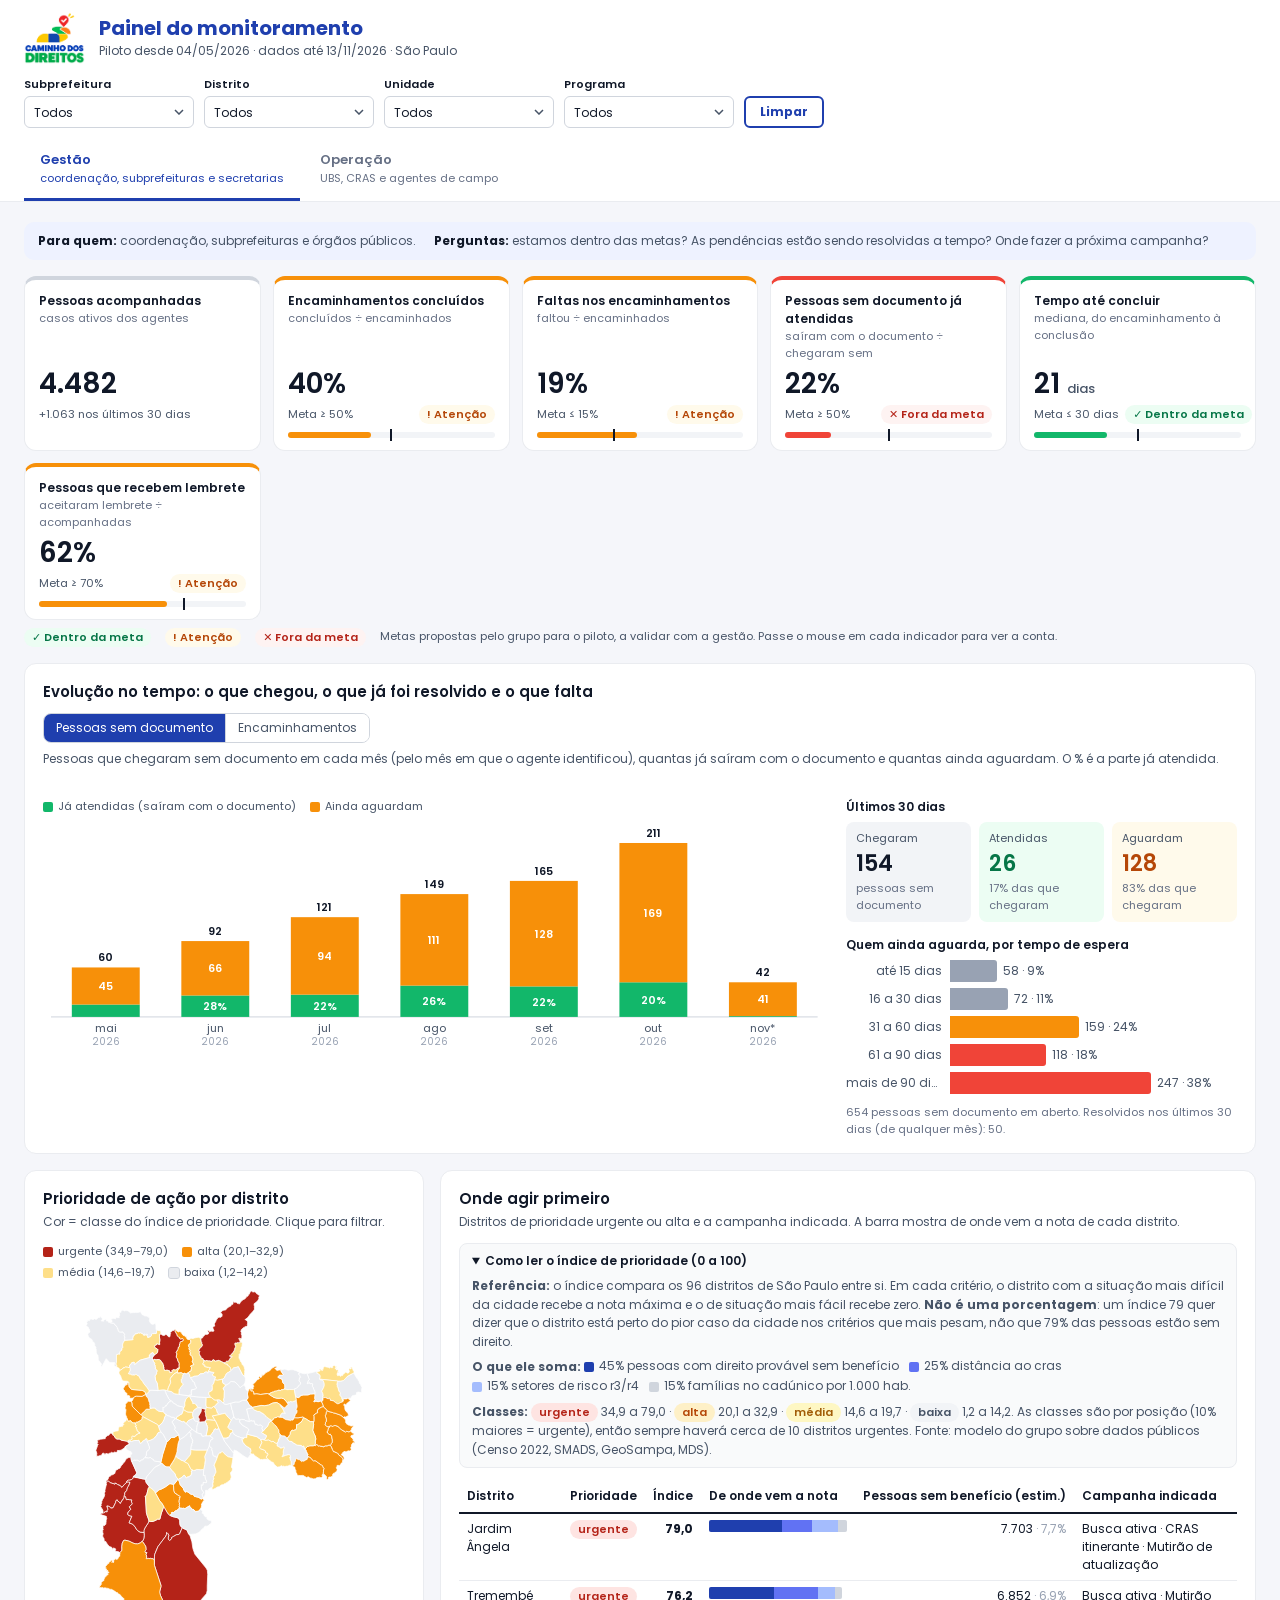
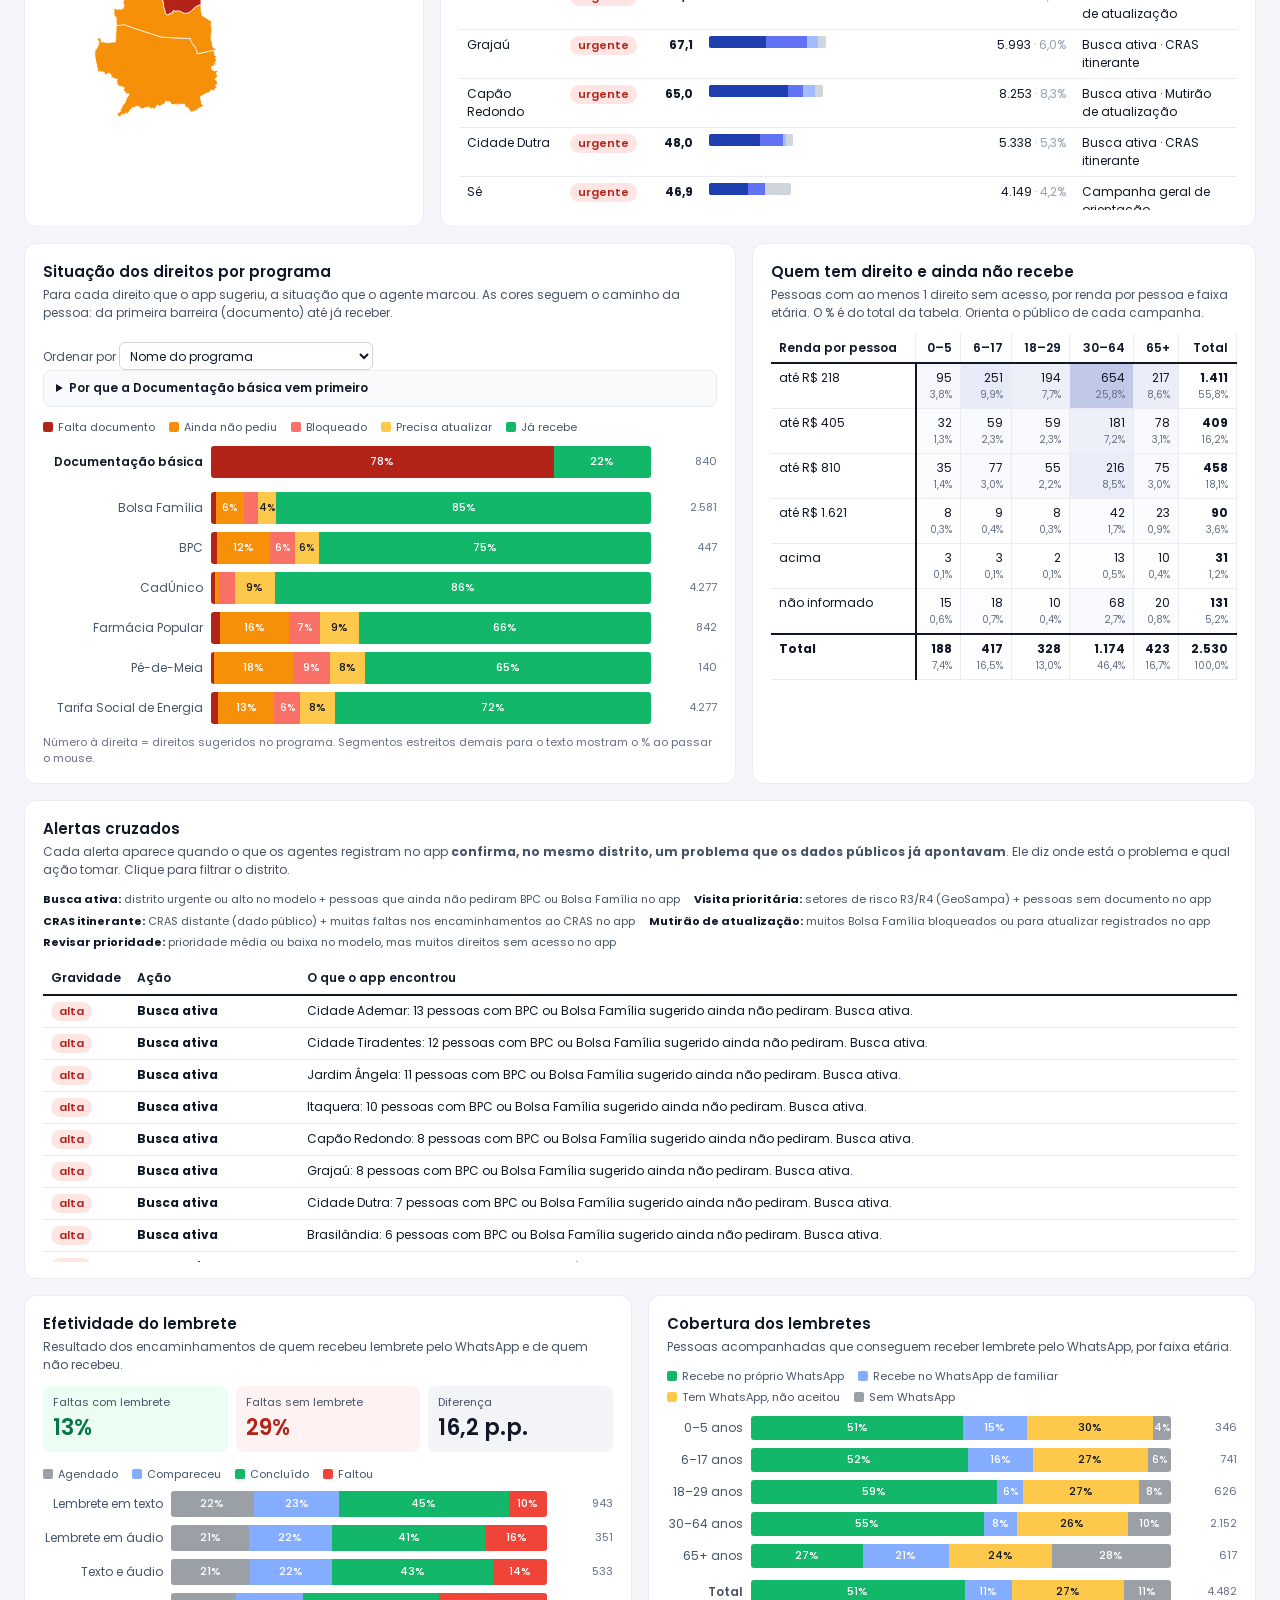
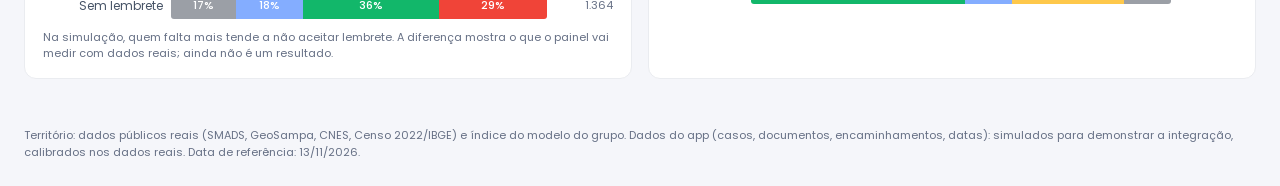
==== commit 40304b50: "Reorganiza o painel em abas Gestão e Operação, com metas e evolução no tempo Atende às melhorias apo" ====
--- a/dashboard/index.html
+++ b/dashboard/index.html
@@ -9,135 +9,395 @@
 <link href="https://fonts.googleapis.com/css2?family=Poppins:wght@400;500;600;700&display=swap" rel="stylesheet">
 <style>
   :root{
-    --ink:#101828; --ink2:#475467; --ink3:#667085; --line:#EAECF0; --blue:#1F3FAE;
+    --ink:#101828; --ink2:#475467; --ink3:#667085; --line:#EAECF0; --line2:#D0D5DD; --bg:#F5F6FA; --card:#fff;
+    --blue:#1F3FAE; --blue-bg:#EEF2FF;
+    --ok:#067647; --ok-bg:#ECFDF3; --ok-bar:#12B76A;
+    --warn:#B54708; --warn-bg:#FFFAEB; --warn-bar:#F79009;
+    --bad:#B42318; --bad-bg:#FEF3F2; --bad-bar:#F04438;
   }
   *{box-sizing:border-box}
-  html,body{margin:0;background:#F5F6FA;font-family:Poppins,"Segoe UI",system-ui,sans-serif;color:var(--ink)}
-  #wrap{width:100%;overflow:hidden;position:relative}
-  #stage{position:absolute;left:0;top:0;width:1440px;height:1926px;transform-origin:0 0;
-         background:url([data-uri]) 0 0/1440px 1926px no-repeat}
-  .abs{position:absolute}
-  /* filtros */
-  #filtros{left:540px;top:10px;width:880px;height:72px;background:#fff;display:flex;gap:12px;align-items:flex-end;padding:0 10px 10px}
-  .slicer{display:flex;flex-direction:column;gap:3px;width:183px}
-  .slicer label{font-size:11px;font-weight:600;color:var(--ink)}
-  .slicer select{appearance:none;-webkit-appearance:none;font:inherit;font-size:12px;color:var(--ink);height:32px;padding:0 26px 0 9px;
-     border:1px solid #D0D5DD;border-radius:6px;background:#fff url("data:image/svg+xml,%3Csvg xmlns='http://www.w3.org/2000/svg' width='10' height='6'%3E%3Cpath d='M1 1l4 4 4-4' fill='none' stroke='%23475467' stroke-width='1.5'/%3E%3C/svg%3E") right 9px center no-repeat;
-     cursor:pointer;text-overflow:ellipsis;white-space:nowrap;overflow:hidden}
+  html,body{margin:0;background:var(--bg);font-family:Poppins,"Segoe UI",system-ui,sans-serif;color:var(--ink);font-size:13px}
+  button,select{font:inherit}
+  /* cabeçalho */
+  header{background:#fff;border-bottom:1px solid var(--line);position:sticky;top:0;z-index:5}
+  .topo{max-width:1440px;margin:0 auto;padding:12px 24px;display:flex;flex-wrap:wrap;align-items:center;gap:12px 24px}
+  .marca{display:flex;align-items:center;gap:14px;margin-right:auto}
+  .marca img{height:52px}
+  .marca h1{margin:0;font-size:20px;color:var(--blue);font-weight:700;line-height:1.2}
+  .marca p{margin:2px 0 0;font-size:12px;color:var(--ink2)}
+  #filtros{display:flex;flex-wrap:wrap;gap:10px;align-items:flex-end}
+  .slicer{display:flex;flex-direction:column;gap:3px;width:170px}
+  .slicer label{font-size:11px;font-weight:600}
+  .slicer select{appearance:none;-webkit-appearance:none;font-size:12px;color:var(--ink);height:32px;padding:0 26px 0 9px;
+     border:1px solid var(--line2);border-radius:6px;background:#fff url("data:image/svg+xml,%3Csvg xmlns='http://www.w3.org/2000/svg' width='10' height='6'%3E%3Cpath d='M1 1l4 4 4-4' fill='none' stroke='%23475467' stroke-width='1.5'/%3E%3C/svg%3E") right 9px center no-repeat;
+     cursor:pointer;text-overflow:ellipsis;white-space:nowrap;overflow:hidden;width:100%}
   .slicer select.on{border-color:var(--blue);box-shadow:0 0 0 1px var(--blue) inset}
-  #limpar{height:44px;width:84px;border:2px solid var(--blue);border-radius:6px;background:#fff;color:var(--blue);font:inherit;font-weight:700;font-size:13px;cursor:pointer}
-  #limpar:hover{background:#EEF2FF}
-  /* KPIs */
-  .kpi{font-size:27px;font-weight:600;text-align:right;line-height:1;color:var(--ink);cursor:default}
+  .slicer select:disabled{background-color:#F2F4F7;color:var(--ink2);cursor:not-allowed}
+  #limpar{height:32px;padding:0 14px;border:2px solid var(--blue);border-radius:6px;background:#fff;color:var(--blue);font-weight:700;font-size:12px;cursor:pointer}
+  #limpar:hover{background:var(--blue-bg)}
+  .abas{max-width:1440px;margin:0 auto;padding:0 24px;display:flex;gap:4px}
+  .aba{border:none;background:none;padding:10px 16px 11px;font-size:13px;font-weight:600;color:var(--ink3);cursor:pointer;border-bottom:3px solid transparent;text-align:left}
+  .aba small{display:block;font-size:11px;font-weight:400}
+  .aba[aria-selected="true"]{color:var(--blue);border-bottom-color:var(--blue)}
+  .aba:hover{color:var(--ink)}
+  main{max-width:1440px;margin:0 auto;padding:20px 24px 32px}
+  .intro{display:flex;flex-wrap:wrap;gap:6px 18px;align-items:baseline;background:var(--blue-bg);border-radius:10px;padding:10px 14px;margin-bottom:16px;font-size:12px;color:var(--ink2)}
+  .intro b{color:var(--ink)}
+  /* grade */
+  .grade{display:grid;grid-template-columns:repeat(12,1fr);gap:16px;margin-bottom:16px}
+  .c3{grid-column:span 3}.c4{grid-column:span 4}.c5{grid-column:span 5}.c6{grid-column:span 6}.c7{grid-column:span 7}.c8{grid-column:span 8}.c12{grid-column:span 12}
+  @media (max-width:1100px){ .c3,.c4,.c5,.c6,.c7,.c8{grid-column:span 12} }
+  .card{background:var(--card);border:1px solid var(--line);border-radius:12px;padding:16px 18px;min-width:0}
+  .card h2{margin:0;font-size:15px;font-weight:600}
+  .card .sub{margin:3px 0 12px;font-size:12px;color:var(--ink2);line-height:1.5}
+  .cab{display:flex;flex-wrap:wrap;gap:8px 16px;justify-content:space-between;align-items:flex-start}
+  .nota{font-size:11px;color:var(--ink3);line-height:1.5;margin-top:10px}
+  details.doc{background:#F9FAFB;border:1px solid var(--line);border-radius:8px;padding:8px 12px;margin:0 0 12px;font-size:12px;color:var(--ink2);line-height:1.55}
+  details.doc summary{cursor:pointer;font-weight:600;color:var(--ink)}
+  details.doc p{margin:6px 0 0}
+  /* KPIs com meta */
+  .kpis{display:grid;grid-template-columns:repeat(auto-fit,minmax(200px,1fr));gap:12px;margin-bottom:8px}
+  .kpi{background:#fff;border:1px solid var(--line);border-radius:12px;padding:12px 14px;border-top:4px solid var(--line2);cursor:default;display:flex;flex-direction:column}
+  .kpi .cabk{flex:1}  /* título ocupa o espaço que sobra: o número fica na mesma altura em todos os cards */
+  .kpi.ok{border-top-color:var(--ok-bar)}.kpi.atencao{border-top-color:var(--warn-bar)}.kpi.ruim{border-top-color:var(--bad-bar)}
+  .kpi .t{font-size:12px;font-weight:600}
+  .kpi .d{font-size:11px;color:var(--ink3);min-height:15px}
+  .kpi .v{font-size:28px;font-weight:600;line-height:1.15;margin:6px 0 4px;font-variant-numeric:tabular-nums}
+  .kpi .v small{font-size:13px;font-weight:500;color:var(--ink2)}
+  .kpi .m span{white-space:nowrap}
+  .kpi .m{min-height:20px;display:flex;justify-content:space-between;align-items:center;gap:6px;font-size:11px;color:var(--ink2)}
+  .st{display:inline-flex;align-items:center;gap:4px;padding:1px 8px;border-radius:10px;font-size:11px;font-weight:600;white-space:nowrap}
+  .st.ok{background:var(--ok-bg);color:var(--ok)}.st.atencao{background:var(--warn-bg);color:var(--warn)}.st.ruim{background:var(--bad-bg);color:var(--bad)}.st.neutro{background:#F2F4F7;color:var(--ink2)}
+  .trilho{position:relative;height:6px;background:#F2F4F7;border-radius:3px;margin-top:8px}
+  .trilho i{position:absolute;left:0;top:0;bottom:0;border-radius:3px}
+  .trilho b{position:absolute;top:-3px;width:2px;height:12px;background:var(--ink)}
+  .legenda-metas{display:flex;flex-wrap:wrap;gap:6px 14px;font-size:11px;color:var(--ink2);margin-bottom:16px}
+  /* controles */
+  .seg-ctl{display:inline-flex;border:1px solid var(--line2);border-radius:8px;overflow:hidden}
+  .seg-ctl button{border:none;background:#fff;padding:5px 12px;font-size:12px;color:var(--ink2);cursor:pointer}
+  .seg-ctl button+button{border-left:1px solid var(--line2)}
+  .seg-ctl button[aria-pressed="true"]{background:var(--blue);color:#fff}
+  .sel-mini{font-size:12px;height:28px;border:1px solid var(--line2);border-radius:6px;padding:0 6px;background:#fff;color:var(--ink)}
+  /* barras */
+  .legend{display:flex;flex-wrap:wrap;gap:4px 14px;font-size:11px;color:var(--ink2)}
+  .lg{display:inline-flex;align-items:center;gap:5px}
+  .lg i{width:10px;height:10px;border-radius:2px;display:inline-block}
+  .brow{display:flex;align-items:center;gap:8px;cursor:pointer;margin-bottom:8px}
+  .brow .lbl{font-size:12px;color:var(--ink2);text-align:right;flex:none;white-space:nowrap;overflow:hidden;text-overflow:ellipsis}
+  .brow .bar{flex:1;display:flex;height:100%;overflow:hidden;border-radius:3px}
+  .brow .tot{flex:none;width:58px;font-size:11px;color:var(--ink3);text-align:right;font-variant-numeric:tabular-nums}
+  .seg{height:100%;display:flex;align-items:center;justify-content:center;font-size:11px;font-weight:500;white-space:nowrap;overflow:hidden;transition:flex-basis .25s}
+  .brow.dim{opacity:.3}
+  .brow:hover .lbl{color:var(--ink)}
+  .dbar{height:100%;background:#8EA0CA;border-radius:0 3px 3px 0;transition:width .25s}
+  .dval{font-size:12px;color:var(--ink2);margin-left:6px;font-variant-numeric:tabular-nums;white-space:nowrap}
+  /* tabelas */
+  .tbl{overflow:auto;font-size:12px}
+  .tbl table{width:100%;border-collapse:collapse}
+  .tbl th{position:sticky;top:0;background:#fff;text-align:left;font-weight:600;font-size:12px;padding:7px 8px;border-bottom:2px solid var(--ink);white-space:nowrap;z-index:1}
+  .tbl td{padding:6px 8px;border-bottom:1px solid var(--line);vertical-align:top}
+  .tbl tbody tr{cursor:pointer}
+  .tbl tbody tr:hover td{background:#F2F4F7}
+  .tbl tr.sel td{background:var(--blue-bg)}
+  .tbl td.num,.tbl th.num{text-align:right;font-variant-numeric:tabular-nums}
+  .pill{display:inline-block;padding:1px 8px;border-radius:10px;font-size:11px;font-weight:600;white-space:nowrap}
+  .p-urgente{background:#FEE4E2;color:#B42318}.p-alta{background:#FEF0C7;color:#B54708}.p-media{background:#FEF7C3;color:#A15C07}.p-baixa{background:#F2F4F7;color:#475467}
+  .tbl::-webkit-scrollbar{width:8px;height:8px}.tbl::-webkit-scrollbar-thumb{background:var(--line2);border-radius:4px}
+  .comp{display:flex;height:12px;width:120px;border-radius:2px;overflow:hidden;background:#F2F4F7}
+  .comp i{height:100%}
   /* mapa */
-  #legenda-mapa{left:49px;top:262px;display:flex;gap:12px;font-size:11px;color:var(--ink2)}
-  .lg{display:flex;align-items:center;gap:5px}
-  .lg i{width:9px;height:9px;border-radius:50%;display:inline-block}
+  #mapa{width:100%;height:auto;display:block;max-height:430px}
   #mapa path{stroke:#fff;stroke-width:.7;cursor:pointer;transition:opacity .15s}
   #mapa path:hover{stroke:#101828;stroke-width:1.2}
   #mapa path.sel{stroke:#101828;stroke-width:1.8}
-  /* tabelas */
-  .tbl{overflow:auto;font-size:12px}
-  .tbl table{width:100%;border-collapse:collapse}
-  .tbl th{position:sticky;top:0;background:#fff;text-align:left;font-weight:600;font-size:12px;color:var(--ink);padding:7px 8px;border-bottom:2px solid var(--ink);white-space:nowrap}
-  .tbl td{padding:6px 8px;border-bottom:1px solid var(--line);vertical-align:top}
-  .tbl tbody tr{cursor:pointer}
-  .tbl tbody tr:hover td{background:#F2F4F7}
-  .tbl tr.sel td{background:#EEF2FF}
-  .tbl td.num{text-align:right;font-variant-numeric:tabular-nums}
-  .pill{display:inline-block;padding:1px 8px;border-radius:10px;font-size:11px;font-weight:600}
-  .p-urgente{background:#FEE4E2;color:#B42318}.p-alta{background:#FEF0C7;color:#B54708}.p-media{background:#FEF7C3;color:#A15C07}.p-baixa{background:#F2F4F7;color:#475467}
-  .tbl::-webkit-scrollbar{width:8px;height:8px}.tbl::-webkit-scrollbar-thumb{background:#D0D5DD;border-radius:4px}
-  /* barras */
-  .legend{display:flex;flex-wrap:wrap;justify-content:center;gap:4px 14px;font-size:11px;color:var(--ink2)}
-  .legend .lg{cursor:default}
-  .brow{display:flex;align-items:center;gap:8px;cursor:pointer}
-  .brow .lbl{font-size:12px;color:var(--ink2);text-align:right;flex:none;white-space:nowrap;overflow:hidden;text-overflow:ellipsis}
-  .brow .bar{flex:1;display:flex;height:100%;overflow:hidden}
-  .seg{height:100%;display:flex;align-items:center;justify-content:center;font-size:11px;font-weight:500;white-space:nowrap;overflow:hidden;transition:flex-basis .25s}
-  .brow.dim{opacity:.3}
-  .brow:hover .lbl{color:var(--ink)}
-  .dbar{height:100%;background:#8EA0CA;transition:width .25s}
-  .dval{font-size:12px;color:var(--ink2);margin-left:6px;font-variant-numeric:tabular-nums}
   /* matriz */
-  #matriz table{border-collapse:collapse;font-size:14px;width:100%;height:100%}
-  #matriz th,#matriz td{padding:4px 12px;border:1px solid var(--line);text-align:right;font-variant-numeric:tabular-nums}
-  #matriz th{font-size:13px;font-weight:600;border-top:none;border-bottom:2px solid var(--ink)}
-  #matriz th:first-child,#matriz td:first-child{text-align:left;border-left:none}
-  #matriz td:first-child{font-size:13px;border-right:2px solid var(--ink)}
+  #matriz table{border-collapse:collapse;font-size:12px;width:100%}
+  #matriz th,#matriz td{padding:5px 8px;border:1px solid var(--line);text-align:right;font-variant-numeric:tabular-nums}
+  #matriz th{font-weight:600;border-top:none;border-bottom:2px solid var(--ink)}
+  #matriz th:first-child,#matriz td:first-child{text-align:left;border-left:none;white-space:nowrap}
+  #matriz td:first-child{border-right:2px solid var(--ink)}
   #matriz tr.tot td{font-weight:700;border-top:2px solid var(--ink)}
   #matriz td.t{font-weight:700}
-  #matriz td.cell{cursor:default}
-  #matriz td.cell:hover{background:#F2F4F7}
+  #matriz td small{display:block;font-size:10px;color:var(--ink3);font-weight:400}
+  /* evolução */
+  .evo{display:grid;grid-template-columns:minmax(0,2fr) minmax(240px,1fr);gap:20px}
+  @media (max-width:900px){ .evo{grid-template-columns:1fr} }
+  .tiles{display:grid;grid-template-columns:repeat(3,1fr);gap:8px;margin-bottom:14px}
+  .tile{border-radius:8px;padding:8px 10px;background:#F2F4F7}
+  .tile .a{font-size:11px;color:var(--ink2)}
+  .tile .b{font-size:22px;font-weight:600;font-variant-numeric:tabular-nums}
+  .tile .c{font-size:11px;color:var(--ink3)}
+  svg text{font-family:Poppins,"Segoe UI",system-ui,sans-serif}
   .vazio{color:var(--ink3);font-size:12px;padding:20px;text-align:center}
+  .tag-risco{display:inline-block;font-size:10px;font-weight:600;color:#B42318;background:#FEE4E2;border-radius:4px;padding:0 5px;margin-left:4px}
+  .dias{display:inline-block;min-width:44px;text-align:center;border-radius:10px;font-size:11px;font-weight:600;padding:1px 6px}
   /* tooltip */
-  #tip{position:fixed;pointer-events:none;z-index:10;background:#fff;border:1px solid #D0D5DD;border-radius:8px;box-shadow:0 8px 24px rgba(16,24,40,.14);
-       padding:9px 11px;font-size:12px;color:var(--ink);min-width:170px;max-width:300px;display:none;line-height:1.45}
-  #tip b{font-weight:600}
+  #tip{position:fixed;pointer-events:none;z-index:10;background:#fff;border:1px solid var(--line2);border-radius:8px;box-shadow:0 8px 24px rgba(16,24,40,.14);
+       padding:9px 11px;font-size:12px;min-width:170px;max-width:320px;display:none;line-height:1.45}
   #tip .h{font-weight:700;font-size:13px;margin-bottom:3px}
   #tip .r{display:flex;justify-content:space-between;gap:14px}
   #tip .r span:first-child{color:var(--ink3)}
-  #fonte{position:absolute;left:33px;top:1890px;font-size:10px;color:var(--ink3)}
+  footer{max-width:1440px;margin:0 auto;padding:0 24px 24px;font-size:11px;color:var(--ink3);line-height:1.6}
+  [hidden]{display:none!important}
+  @media (max-width:700px){
+    header{position:static}
+    .topo,.abas,main,footer{padding-left:16px;padding-right:16px}
+    .marca img{height:40px}.marca h1{font-size:17px}
+    #filtros{display:grid;grid-template-columns:1fr 1fr;width:100%}
+    .slicer{width:auto}
+    #limpar{grid-column:span 2}
+    .brow .lbl{width:92px!important}
+    .brow .tot{width:40px}
+    .tiles{grid-template-columns:1fr}
+  }
 </style>
 </head>
 <body>
-<div id="wrap"><div id="stage">
-  <div id="filtros" class="abs">
-    <div class="slicer"><label for="f-sub">Subprefeitura</label><select id="f-sub"></select></div>
-    <div class="slicer"><label for="f-dist">Distrito</label><select id="f-dist"></select></div>
-    <div class="slicer"><label for="f-uni">Unidade</label><select id="f-uni"></select></div>
-    <div class="slicer"><label for="f-prog">Programa</label><select id="f-prog"></select></div>
-    <button id="limpar" type="button">Limpar</button>
-  </div>
-
-  <div id="k1" class="abs kpi" style="left:150px;top:163px;width:130px"></div>
-  <div id="k2" class="abs kpi" style="left:428px;top:163px;width:130px"></div>
-  <div id="k3" class="abs kpi" style="left:707px;top:163px;width:130px"></div>
-  <div id="k4" class="abs kpi" style="left:986px;top:163px;width:130px"></div>
-  <div id="k5" class="abs kpi" style="left:1264px;top:163px;width:130px"></div>
-
-  <div id="legenda-mapa" class="abs"></div>
-  <svg id="mapa" class="abs" style="left:41px;top:284px"></svg>
-
-  <div id="campanhas" class="abs tbl" style="left:420px;top:288px;width:968px;height:408px"></div>
-
-  <div id="situacao" class="abs" style="left:49px;top:798px;width:568px;height:322px"></div>
-  <div id="documentos" class="abs" style="left:665px;top:806px;width:348px;height:314px"></div>
-  <div id="encaminhamentos" class="abs" style="left:1061px;top:806px;width:334px;height:314px"></div>
-
-  <div id="matriz" class="abs" style="left:49px;top:1224px;width:526px;height:266px"></div>
-  <div id="alertas" class="abs tbl" style="left:625px;top:1226px;width:768px;height:270px"></div>
-  <div id="efetividade" class="abs" style="left:49px;top:1600px;width:597px;height:268px"></div>
-  <div id="cobertura" class="abs" style="left:696px;top:1600px;width:696px;height:268px"></div>
-  <div id="fonte">Território: dados públicos reais (SMADS, GeoSampa, CNES, Censo 2022/IBGE) · Dados do app: simulados para demonstrar a integração.</div>
-</div></div>
+<header>
+  <div class="topo">
+    <div class="marca">
+      <img src="../assets/logo.png" alt="Caminho dos Direitos">
+      <div><h1>Painel do monitoramento</h1><p id="periodo">Monitoramento de documentos e benefícios · São Paulo</p></div>
+    </div>
+    <div id="filtros">
+      <div class="slicer"><label for="f-sub">Subprefeitura</label><select id="f-sub"></select></div>
+      <div class="slicer"><label for="f-dist">Distrito</label><select id="f-dist"></select></div>
+      <div class="slicer"><label for="f-uni">Unidade</label><select id="f-uni"></select></div>
+      <div class="slicer"><label for="f-prog">Programa</label><select id="f-prog"></select></div>
+      <button id="limpar" type="button">Limpar</button>
+    </div>
+  </div>
+  <div class="abas" role="tablist">
+    <button class="aba" role="tab" id="tab-gestao" aria-controls="aba-gestao" data-aba="gestao">Gestão<small>coordenação, subprefeituras e secretarias</small></button>
+    <button class="aba" role="tab" id="tab-operacao" aria-controls="aba-operacao" data-aba="operacao">Operação<small>UBS, CRAS e agentes de campo</small></button>
+  </div>
+</header>
+
+<main>
+<!-- ===================== GESTÃO ===================== -->
+<section id="aba-gestao" role="tabpanel" aria-labelledby="tab-gestao">
+  <div class="intro"><span><b>Para quem:</b> coordenação, subprefeituras e órgãos públicos.</span><span><b>Perguntas:</b> estamos dentro das metas? As pendências estão sendo resolvidas a tempo? Onde fazer a próxima campanha?</span></div>
+
+  <div class="kpis" id="kpis-g"></div>
+  <div class="legenda-metas"><span class="st ok">✓ Dentro da meta</span><span class="st atencao">! Atenção</span><span class="st ruim">✕ Fora da meta</span><span>Metas propostas pelo grupo para o piloto, a validar com a gestão. Passe o mouse em cada indicador para ver a conta.</span></div>
+
+  <div class="grade">
+    <div class="card c12">
+      <h2>Evolução no tempo: o que chegou, o que já foi resolvido e o que falta</h2>
+      <div class="seg-ctl" id="evo-tipo" style="margin:10px 0 4px"><button data-v="doc" aria-pressed="true">Pessoas sem documento</button><button data-v="enc" aria-pressed="false">Encaminhamentos</button></div>
+      <p class="sub" id="evo-sub" style="min-height:36px"></p>
+      <div class="evo">
+        <div><div class="legend" id="evo-leg" style="margin-bottom:6px"></div><div id="evo-graf"></div></div>
+        <div>
+          <div style="font-size:12px;font-weight:600;margin-bottom:6px">Últimos 30 dias</div>
+          <div class="tiles" id="evo-30"></div>
+          <div style="font-size:12px;font-weight:600;margin-bottom:6px">Quem ainda aguarda, por tempo de espera</div>
+          <div id="evo-espera"></div>
+        </div>
+      </div>
+    </div>
+  </div>
+
+  <div class="grade">
+    <div class="card c4">
+      <h2>Prioridade de ação por distrito</h2>
+      <p class="sub">Cor = classe do índice de prioridade. Clique para filtrar.</p>
+      <div class="legend" id="legenda-mapa" style="margin-bottom:8px"></div>
+      <svg id="mapa" role="img" aria-label="Mapa dos distritos de São Paulo por prioridade"></svg>
+    </div>
+    <div class="card c8">
+      <h2>Onde agir primeiro</h2>
+      <p class="sub">Distritos de prioridade urgente ou alta e a campanha indicada. A barra mostra de onde vem a nota de cada distrito.</p>
+      <details class="doc" open>
+        <summary>Como ler o índice de prioridade (0 a 100)</summary>
+        <p><b>Referência:</b> o índice compara os 96 distritos de São Paulo entre si. Em cada critério, o distrito com a situação mais difícil da cidade recebe a nota máxima e o de situação mais fácil recebe zero. <b>Não é uma porcentagem</b>: um índice 79 quer dizer que o distrito está perto do pior caso da cidade nos critérios que mais pesam, não que 79% das pessoas estão sem direito.</p>
+        <p><b>O que ele soma:</b> <span id="pesos-leg"></span></p>
+        <p><b>Classes:</b> <span id="faixas-leg"></span>. As classes são por posição (10% maiores = urgente), então sempre haverá cerca de 10 distritos urgentes. Fonte: modelo do grupo sobre dados públicos (Censo 2022, SMADS, GeoSampa, MDS).</p>
+      </details>
+      <div id="campanhas" class="tbl" style="max-height:330px"></div>
+    </div>
+  </div>
+
+  <div class="grade">
+    <div class="card c7">
+      <div class="cab">
+        <div><h2>Situação dos direitos por programa</h2>
+        <p class="sub">Para cada direito que o app sugeriu, a situação que o agente marcou. As cores seguem o caminho da pessoa: da primeira barreira (documento) até já receber.</p></div>
+        <label style="font-size:12px;color:var(--ink2)">Ordenar por <select id="ord-sit" class="sel-mini"></select></label>
+      </div>
+      <details class="doc">
+        <summary>Por que a Documentação básica vem primeiro</summary>
+        <p>Sem RG, CPF ou certidão a pessoa não consegue pedir nenhum dos outros benefícios. Por isso ela fica sempre no topo, como pré-requisito, e os outros programas seguem a ordem escolhida ao lado.</p>
+      </details>
+      <div class="legend" id="sit-leg" style="margin-bottom:10px"></div>
+      <div id="situacao"></div>
+    </div>
+    <div class="card c5">
+      <h2>Quem tem direito e ainda não recebe</h2>
+      <p class="sub">Pessoas com ao menos 1 direito sem acesso, por renda por pessoa e faixa etária. O % é do total da tabela. Orienta o público de cada campanha.</p>
+      <div id="matriz" class="tbl"></div>
+    </div>
+  </div>
+
+  <div class="grade">
+    <div class="card c12">
+      <h2>Alertas cruzados</h2>
+      <p class="sub">Cada alerta aparece quando o que os agentes registram no app <b>confirma, no mesmo distrito, um problema que os dados públicos já apontavam</b>. Ele diz onde está o problema e qual ação tomar. Clique para filtrar o distrito.</p>
+      <div class="legend" id="regras-leg" style="margin-bottom:10px;line-height:1.6"></div>
+      <div id="alertas-g" class="tbl" style="max-height:300px"></div>
+    </div>
+  </div>
+
+  <div class="grade">
+    <div class="card c6">
+      <h2>Efetividade do lembrete</h2>
+      <p class="sub">Resultado dos encaminhamentos de quem recebeu lembrete pelo WhatsApp e de quem não recebeu.</p>
+      <div id="efetividade"></div>
+    </div>
+    <div class="card c6">
+      <h2>Cobertura dos lembretes</h2>
+      <p class="sub">Pessoas acompanhadas que conseguem receber lembrete pelo WhatsApp, por faixa etária.</p>
+      <div id="cobertura"></div>
+    </div>
+  </div>
+</section>
+
+<!-- ===================== OPERAÇÃO ===================== -->
+<section id="aba-operacao" role="tabpanel" aria-labelledby="tab-operacao" hidden>
+  <div class="intro"><span><b>Para quem:</b> UBS, CRAS e agentes de campo.</span><span><b>Perguntas:</b> quem está esperando, há quanto tempo, e qual é o próximo passo de cada caso?</span></div>
+
+  <div class="kpis" id="kpis-o"></div>
+  <div class="legenda-metas"><span class="st ok">✓ Dentro da meta</span><span class="st atencao">! Atenção</span><span class="st ruim">✕ Fora da meta</span><span>Prazo de referência: nenhuma pendência deveria passar de 30 dias sem resposta.</span></div>
+
+  <div class="grade">
+    <div class="card c12">
+      <h2>Ritmo da equipe nas últimas 12 semanas</h2>
+      <p class="sub">Casos novos cadastrados e pendências resolvidas (encaminhamento concluído) por semana. Quando os casos novos ficam acima dos resolvidos por várias semanas, a fila cresce.</p>
+      <div class="legend" id="ritmo-leg" style="margin-bottom:6px"></div>
+      <div id="ritmo"></div>
+    </div>
+  </div>
+
+  <div class="grade">
+    <div class="card c12">
+      <div class="cab">
+        <div><h2>Fila de trabalho</h2>
+        <p class="sub">Pessoas com pendência em aberto (documento faltando ou encaminhamento sem conclusão), das que esperam há mais tempo para as mais recentes. Casos em área de risco aparecem marcados.</p></div>
+        <div class="seg-ctl" id="fila-filtro"><button data-v="todas" aria-pressed="true">Todas</button><button data-v="atraso" aria-pressed="false">Há mais de 30 dias</button><button data-v="faltou" aria-pressed="false">Faltou: remarcar</button></div>
+      </div>
+      <div id="fila" class="tbl" style="max-height:420px"></div>
+      <div class="nota" id="fila-nota"></div>
+    </div>
+  </div>
+
+  <div class="grade">
+    <div class="card c5">
+      <h2>Documentos que faltam</h2>
+      <p class="sub">Pessoas com o documento ainda pendente. O % é das pessoas sem documento. Clique para filtrar.</p>
+      <div id="documentos"></div>
+    </div>
+    <div class="card c7">
+      <h2>Encaminhamentos por destino</h2>
+      <p class="sub">Do encaminhamento ao resultado, em % dos encaminhamentos de cada destino. Clique para filtrar.</p>
+      <div id="encaminhamentos"></div>
+    </div>
+  </div>
+
+  <div class="grade">
+    <div class="card c12">
+      <h2>Alertas cruzados do território</h2>
+      <p class="sub">Problemas que o app confirmou em distritos que os dados públicos já apontavam. Use para planejar a busca ativa e as visitas da semana.</p>
+      <div id="alertas-o" class="tbl" style="max-height:300px"></div>
+    </div>
+  </div>
+</section>
+</main>
+<footer id="fonte"></footer>
 <div id="tip"></div>
 
+<script src="dados_painel.js"></script>
 <script>
-const D = {"SIT":["Ainda não pediu","Bloqueado","Falta documento","Já recebe","Precisa atualizar"],"RES":["Agendado","Compareceu","Concluído","Faltou"],"LEM":["Texto","Áudio","Texto e áudio","Sem lembrete"],"COB":["Recebe no próprio WhatsApp","Recebe no WhatsApp de familiar","Tem WhatsApp, não aceitou","Sem WhatsApp"],"DEST":["CRAS","Poupatempo","UBS","Cartório","INSS"],"DOCS":["RG/CIN","Certidão de nascimento","Comprovante de residência","CPF","Título de eleitor","Carteira de trabalho"],"ETA":["0–5","6–17","18–29","30–64","65+"],"REN":["até R$ 218","até R$ 405","até R$ 810","até R$ 1.621","acima","não informado"],"prog":{"1":"Documentação básica","2":"CadÚnico","3":"Bolsa Família","4":"BPC","5":"Tarifa Social de Energia","6":"Pé-de-Meia","7":"Farmácia Popular"},"distritos":{"63":{"n":"Pirituba","s":"Pirituba/Jaraguá","idx":12.5,"c":"baixa","pop":179724,"cras":0.709,"risco":7,"lac":977.5,"cad":20449},"95":{"n":"São Domingos","s":"Pirituba/Jaraguá","idx":18.2,"c":"média","pop":88884,"cras":2.776,"risco":3,"lac":328.0,"cad":10745},"42":{"n":"Jaraguá","s":"Pirituba/Jaraguá","idx":18.5,"c":"média","pop":211610,"cras":1.162,"risco":18,"lac":825.0,"cad":37663},"11":{"n":"Brasilândia","s":"Freguesia/Brasilândia","idx":34.9,"c":"urgente","pop":243273,"cras":0.217,"risco":52,"lac":2791.0,"cad":53409},"29":{"n":"Freguesia do Ó","s":"Freguesia/Brasilândia","idx":15.9,"c":"média","pop":137240,"cras":0.781,"risco":5,"lac":1607.5,"cad":16880},"21":{"n":"Casa Verde","s":"Casa Verde/Cachoeirinha","idx":6.5,"c":"baixa","pop":80536,"cras":0.971,"risco":0,"lac":0.0,"cad":9131},"13":{"n":"Cachoeirinha","s":"Casa Verde/Cachoeirinha","idx":31.6,"c":"alta","pop":143366,"cras":2.31,"risco":23,"lac":1955.0,"cad":25284},"50":{"n":"Limão","s":"Casa Verde/Cachoeirinha","idx":15.7,"c":"média","pop":82373,"cras":2.057,"risco":3,"lac":486.5,"cad":10584},"86":{"n":"Vila Guilherme","s":"Vila Maria/Vila Guilherme","idx":18.3,"c":"média","pop":52587,"cras":2.095,"risco":0,"lac":1091.5,"cad":6721},"89":{"n":"Vila Maria","s":"Vila Maria/Vila Guilherme","idx":11.0,"c":"baixa","pop":108543,"cras":0.902,"risco":2,"lac":409.0,"cad":21416},"92":{"n":"Vila Medeiros","s":"Vila Maria/Vila Guilherme","idx":9.8,"c":"baixa","pop":114939,"cras":0.264,"risco":1,"lac":970.0,"cad":18701},"5":{"n":"Artur Alvim","s":"Penha","idx":13.3,"c":"baixa","pop":95575,"cras":0.827,"risco":7,"lac":779.0,"cad":15845},"59":{"n":"Penha","s":"Penha","idx":22.4,"c":"alta","pop":132452,"cras":4.19,"risco":0,"lac":0.0,"cad":15266},"18":{"n":"Cangaíba","s":"Penha","idx":32.9,"c":"alta","pop":141172,"cras":4.315,"risco":1,"lac":1558.5,"cad":22865},"91":{"n":"Vila Matilde","s":"Penha","idx":14.9,"c":"média","pop":103558,"cras":2.489,"risco":0,"lac":240.0,"cad":10071},"64":{"n":"Ponte Rasa","s":"Ermelino Matarazzo","idx":17.2,"c":"média","pop":89881,"cras":2.933,"risco":2,"lac":0.0,"cad":11870},"28":{"n":"Ermelino Matarazzo","s":"Ermelino Matarazzo","idx":7.9,"c":"baixa","pop":112333,"cras":0.656,"risco":2,"lac":76.0,"cad":21794},"84":{"n":"Vila Curuçá","s":"Itaim Paulista","idx":14.9,"c":"média","pop":140673,"cras":1.507,"risco":7,"lac":261.0,"cad":29748},"36":{"n":"Itaim Paulista","s":"Itaim Paulista","idx":13.0,"c":"baixa","pop":205295,"cras":1.155,"risco":11,"lac":0.0,"cad":44725},"31":{"n":"Guaianases","s":"Guaianases","idx":24.2,"c":"alta","pop":109316,"cras":1.333,"risco":16,"lac":1635.5,"cad":23832},"96":{"n":"Lajeado","s":"Guaianases","idx":21.1,"c":"alta","pop":164391,"cras":0.505,"risco":13,"lac":1889.5,"cad":38642},"6":{"n":"Barra Funda","s":"Lapa","idx":11.4,"c":"baixa","pop":33436,"cras":2.048,"risco":0,"lac":253.5,"cad":1402},"60":{"n":"Perdizes","s":"Lapa","idx":10.9,"c":"baixa","pop":102391,"cras":1.696,"risco":0,"lac":595.0,"cad":1935},"88":{"n":"Vila Leopoldina","s":"Lapa","idx":21.5,"c":"alta","pop":46875,"cras":4.252,"risco":0,"lac":112.0,"cad":1984},"40":{"n":"Jaguara","s":"Lapa","idx":22.6,"c":"alta","pop":24730,"cras":3.821,"risco":0,"lac":465.0,"cad":2324},"48":{"n":"Lapa","s":"Lapa","idx":7.7,"c":"baixa","pop":75533,"cras":1.473,"risco":0,"lac":65.0,"cad":3755},"41":{"n":"Jaguaré","s":"Lapa","idx":29.5,"c":"alta","pop":55382,"cras":5.169,"risco":5,"lac":183.0,"cad":6266},"66":{"n":"República","s":"Sé","idx":12.8,"c":"baixa","pop":60720,"cras":1.972,"risco":0,"lac":0.0,"cad":10187},"69":{"n":"Santa Cecília","s":"Sé","idx":15.6,"c":"média","pop":80972,"cras":2.132,"risco":0,"lac":513.0,"cad":11125},"78":{"n":"Sé","s":"Sé","idx":46.9,"c":"urgente","pop":23832,"cras":2.082,"risco":0,"lac":4149.0,"cad":14406},"7":{"n":"Bela Vista","s":"Sé","idx":13.5,"c":"baixa","pop":60024,"cras":2.159,"risco":0,"lac":257.5,"cad":6306},"9":{"n":"Bom Retiro","s":"Sé","idx":9.1,"c":"baixa","pop":33520,"cras":0.565,"risco":0,"lac":0.0,"cad":9979},"14":{"n":"Cambuci","s":"Sé","idx":18.6,"c":"média","pop":45163,"cras":3.494,"risco":0,"lac":0.0,"cad":4575},"26":{"n":"Consolação","s":"Sé","idx":16.9,"c":"média","pop":53249,"cras":3.203,"risco":0,"lac":315.0,"cad":1211},"49":{"n":"Liberdade","s":"Sé","idx":13.7,"c":"baixa","pop":66056,"cras":2.096,"risco":0,"lac":442.5,"cad":5538},"53":{"n":"Mooca","s":"Mooca","idx":14.6,"c":"média","pop":80880,"cras":2.318,"risco":0,"lac":305.0,"cad":8677},"56":{"n":"Pari","s":"Mooca","idx":15.1,"c":"média","pop":17359,"cras":1.515,"risco":0,"lac":187.0,"cad":5368},"80":{"n":"Tatuapé","s":"Mooca","idx":9.6,"c":"baixa","pop":98601,"cras":1.07,"risco":3,"lac":348.0,"cad":10913},"1":{"n":"Água Rasa","s":"Mooca","idx":13.3,"c":"baixa","pop":85788,"cras":2.106,"risco":0,"lac":402.5,"cad":6255},"8":{"n":"Belém","s":"Mooca","idx":12.2,"c":"baixa","pop":55785,"cras":1.752,"risco":0,"lac":202.0,"cad":8011},"10":{"n":"Brás","s":"Mooca","idx":16.3,"c":"média","pop":38750,"cras":2.228,"risco":0,"lac":86.0,"cad":9281},"20":{"n":"Carrão","s":"Aricanduva/Formosa/Carrão","idx":12.1,"c":"baixa","pop":84397,"cras":1.691,"risco":3,"lac":445.0,"cad":5774},"85":{"n":"Vila Formosa","s":"Aricanduva/Formosa/Carrão","idx":8.2,"c":"baixa","pop":92186,"cras":0.881,"risco":1,"lac":435.0,"cad":8717},"4":{"n":"Aricanduva","s":"Aricanduva/Formosa/Carrão","idx":15.5,"c":"média","pop":89574,"cras":2.737,"risco":0,"lac":0.0,"cad":11239},"73":{"n":"São Mateus","s":"São Mateus","idx":11.8,"c":"baixa","pop":155682,"cras":1.254,"risco":4,"lac":227.0,"cad":27382},"75":{"n":"São Rafael","s":"São Mateus","idx":23.7,"c":"alta","pop":148145,"cras":2.984,"risco":15,"lac":154.0,"cad":30962},"33":{"n":"Iguatemi","s":"São Mateus","idx":24.0,"c":"alta","pop":149700,"cras":2.424,"risco":29,"lac":0.0,"cad":31524},"93":{"n":"Vila Prudente","s":"Vila Prudente","idx":10.7,"c":"baixa","pop":105690,"cras":1.962,"risco":0,"lac":0.0,"cad":9272},"72":{"n":"São Lucas","s":"Vila Prudente","idx":18.0,"c":"média","pop":138038,"cras":2.822,"risco":4,"lac":285.0,"cad":14387},"54":{"n":"Morumbi","s":"Butantã","idx":13.1,"c":"baixa","pop":43690,"cras":2.273,"risco":2,"lac":155.0,"cad":2937},"67":{"n":"Rio Pequeno","s":"Butantã","idx":19.7,"c":"média","pop":131631,"cras":2.938,"risco":10,"lac":187.5,"cad":13888},"94":{"n":"Vila Sônia","s":"Butantã","idx":9.7,"c":"baixa","pop":123748,"cras":1.124,"risco":7,"lac":249.0,"cad":10075},"12":{"n":"Butantã","s":"Butantã","idx":15.6,"c":"média","pop":51715,"cras":2.425,"risco":0,"lac":580.0,"cad":3343},"65":{"n":"Raposo Tavares","s":"Butantã","idx":37.4,"c":"urgente","pop":117738,"cras":4.622,"risco":14,"lac":1547.5,"cad":16625},"62":{"n":"Pinheiros","s":"Pinheiros","idx":1.2,"c":"baixa","pop":65145,"cras":0.328,"risco":0,"lac":0.0,"cad":1905},"2":{"n":"Alto de Pinheiros","s":"Pinheiros","idx":15.5,"c":"média","pop":37359,"cras":2.929,"risco":0,"lac":318.0,"cad":688},"35":{"n":"Itaim Bibi","s":"Pinheiros","idx":20.1,"c":"alta","pop":101452,"cras":3.891,"risco":0,"lac":311.5,"cad":1499},"45":{"n":"Jardim Paulista","s":"Pinheiros","idx":11.6,"c":"baixa","pop":81859,"cras":1.921,"risco":0,"lac":537.5,"cad":1025},"17":{"n":"Campo Limpo","s":"Campo Limpo","idx":46.1,"c":"urgente","pop":236162,"cras":0.951,"risco":22,"lac":6002.5,"cad":36206},"19":{"n":"Capão Redondo","s":"Campo Limpo","idx":65.0,"c":"urgente","pop":270767,"cras":2.025,"risco":25,"lac":8252.5,"cad":46634},"83":{"n":"Vila Andrade","s":"Campo Limpo","idx":14.1,"c":"baixa","pop":168669,"cras":1.664,"risco":10,"lac":253.0,"cad":19584},"43":{"n":"Jardim Ângela","s":"M'Boi Mirim","idx":79.0,"c":"urgente","pop":311432,"cras":3.639,"risco":55,"lac":7702.5,"cad":65237},"46":{"n":"Jardim São Luís","s":"M'Boi Mirim","idx":46.1,"c":"urgente","pop":259377,"cras":0.844,"risco":16,"lac":6320.0,"cad":44305},"79":{"n":"Socorro","s":"Capela do Socorro","idx":16.2,"c":"média","pop":38051,"cras":1.948,"risco":0,"lac":1000.0,"cad":3483},"23":{"n":"Cidade Dutra","s":"Capela do Socorro","idx":48.0,"c":"urgente","pop":182459,"cras":2.888,"risco":6,"lac":5337.5,"cad":30171},"30":{"n":"Grajaú","s":"Capela do Socorro","idx":67.1,"c":"urgente","pop":384873,"cras":4.992,"risco":22,"lac":5992.5,"cad":77270},"52":{"n":"Marsilac","s":"Parelheiros","idx":21.9,"c":"alta","pop":11443,"cras":3.168,"risco":1,"lac":245.0,"cad":2654},"55":{"n":"Parelheiros","s":"Parelheiros","idx":27.8,"c":"alta","pop":153695,"cras":1.386,"risco":9,"lac":2597.5,"cad":33865},"25":{"n":"Cidade Tiradentes","s":"Cidade Tiradentes","idx":30.4,"c":"alta","pop":194177,"cras":1.228,"risco":24,"lac":2309.5,"cad":48774},"61":{"n":"Perus","s":"Perus","idx":12.2,"c":"baixa","pop":87723,"cras":0.966,"risco":4,"lac":400.0,"cad":18537},"3":{"n":"Anhanguera","s":"Perus","idx":8.5,"c":"baixa","pop":75360,"cras":0.189,"risco":10,"lac":282.0,"cad":13261},"76":{"n":"Sapopemba","s":"Sapopemba","idx":15.0,"c":"média","pop":266715,"cras":1.038,"risco":24,"lac":0.0,"cad":47908},"68":{"n":"Sacomã","s":"Ipiranga","idx":16.0,"c":"média","pop":261436,"cras":1.209,"risco":4,"lac":1221.5,"cad":35601},"27":{"n":"Cursino","s":"Ipiranga","idx":13.0,"c":"baixa","pop":103171,"cras":2.16,"risco":2,"lac":115.0,"cad":9467},"34":{"n":"Ipiranga","s":"Ipiranga","idx":13.1,"c":"baixa","pop":116271,"cras":2.1,"risco":0,"lac":329.0,"cad":9537},"32":{"n":"Moema","s":"Vila Mariana","idx":13.1,"c":"baixa","pop":81899,"cras":2.316,"risco":0,"lac":478.0,"cad":655},"77":{"n":"Saúde","s":"Vila Mariana","idx":16.5,"c":"média","pop":128469,"cras":3.237,"risco":0,"lac":162.5,"cad":4054},"90":{"n":"Vila Mariana","s":"Vila Mariana","idx":6.7,"c":"baixa","pop":127286,"cras":1.288,"risco":0,"lac":121.0,"cad":4043},"58":{"n":"Pedreira","s":"Cidade Ademar","idx":13.0,"c":"baixa","pop":163586,"cras":0.704,"risco":11,"lac":527.5,"cad":31409},"22":{"n":"Cidade Ademar","s":"Cidade Ademar","idx":26.0,"c":"alta","pop":249218,"cras":1.396,"risco":13,"lac":2157.5,"cad":49562},"39":{"n":"Jaçanã","s":"Jaçanã/Tremembé","idx":16.7,"c":"média","pop":87329,"cras":1.627,"risco":19,"lac":56.0,"cad":15025},"81":{"n":"Tremembé","s":"Jaçanã/Tremembé","idx":76.2,"c":"urgente","pop":196563,"cras":5.273,"risco":35,"lac":6852.0,"cad":34942},"51":{"n":"Mandaqui","s":"Santana/Tucuruvi","idx":17.5,"c":"média","pop":103665,"cras":2.551,"risco":0,"lac":740.0,"cad":8323},"70":{"n":"Santana","s":"Santana/Tucuruvi","idx":12.7,"c":"baixa","pop":115689,"cras":2.099,"risco":0,"lac":231.0,"cad":10140},"82":{"n":"Tucuruvi","s":"Santana/Tucuruvi","idx":14.8,"c":"média","pop":99559,"cras":1.585,"risco":0,"lac":1142.5,"cad":7437},"71":{"n":"Santo Amaro","s":"Santo Amaro","idx":7.3,"c":"baixa","pop":85349,"cras":0.895,"risco":0,"lac":334.0,"cad":7586},"16":{"n":"Campo Grande","s":"Santo Amaro","idx":20.3,"c":"alta","pop":115925,"cras":2.876,"risco":2,"lac":960.0,"cad":6949},"15":{"n":"Campo Belo","s":"Santo Amaro","idx":16.9,"c":"média","pop":71058,"cras":3.406,"risco":0,"lac":0.0,"cad":3501},"38":{"n":"Jabaquara","s":"Jabaquara","idx":12.9,"c":"baixa","pop":214958,"cras":1.013,"risco":7,"lac":648.5,"cad":30762},"87":{"n":"Vila Jacuí","s":"São Miguel","idx":14.2,"c":"baixa","pop":134189,"cras":2.021,"risco":2,"lac":0.0,"cad":26085},"74":{"n":"São Miguel","s":"São Miguel","idx":6.3,"c":"baixa","pop":81011,"cras":0.423,"risco":1,"lac":0.0,"cad":16352},"44":{"n":"Jardim Helena","s":"São Miguel","idx":16.4,"c":"média","pop":129409,"cras":1.545,"risco":1,"lac":711.0,"cad":29981},"24":{"n":"Cidade Líder","s":"Itaquera","idx":25.6,"c":"alta","pop":136660,"cras":1.683,"risco":18,"lac":1718.0,"cad":22824},"57":{"n":"Parque do Carmo","s":"Itaquera","idx":18.8,"c":"média","pop":74677,"cras":2.236,"risco":15,"lac":101.0,"cad":12609},"47":{"n":"José Bonifácio","s":"Itaquera","idx":25.4,"c":"alta","pop":128243,"cras":3.146,"risco":5,"lac":1026.0,"cad":20741},"37":{"n":"Itaquera","s":"Itaquera","idx":20.7,"c":"alta","pop":210960,"cras":1.585,"risco":7,"lac":1409.5,"cad":36991}},"unidades":{"1":["CRAS - Avenida Tiradentes, 749",9,"CRAS"],"2":["CRAS - Rua Sao Constancio, 457",85,"CRAS"],"3":["CRAS - Rua Henrique Jacobs, 788",5,"CRAS"],"4":["CRAS - Avenida Maria Luiza Americano, 2681",24,"CRAS"],"5":["CRAS - Rua Nascer Do Sol, 529",25,"CRAS"],"6":["CRAS - Avenida Paranagua, 1492",28,"CRAS"],"7":["CRAS - Rua Clarinia, 19",31,"CRAS"],"8":["CRAS - Rua Jorge Barros, 88/92",33,"CRAS"],"9":["CRAS - Estrada D Joao Nery, 58",36,"CRAS"],"10":["CRAS - Rua Daniel Muller, 347",36,"CRAS"],"11":["CRAS - Rua Fontoura Xavier, 695",37,"CRAS"],"12":["CRAS - Rua Cruz Do Espirito Santo, 1142 C",96,"CRAS"],"13":["CRAS - Rua Henrique Sertorio, 175",80,"CRAS"],"15":["CRAS - Rua Elisio Ferreira, 519",73,"CRAS"],"16":["CRAS - Rua Dr Jose Guilherme Eiras, 182",74,"CRAS"],"17":["CRAS - Rua Benedito Jacinto Mendes, 54",76,"CRAS"],"18":["CRAS - Avenida Coca, 341",84,"CRAS"],"19":["CRAS - Avenida Paes De Barros, 3349",93,"CRAS"],"20":["CRAS - Avenida Piero Tricca, 27",3,"CRAS"],"21":["CRAS - Rua Barao De Santo Angelo, 147",11,"CRAS"],"22":["CRAS - Avenida Itaberaba, 3666",29,"CRAS"],"23":["CRAS - Rua Ibiraiaras, 372",11,"CRAS"],"24":["CRAS - Avenida Imirim, 4328",13,"CRAS"],"25":["CRAS - Avenida Engenheiro Caetano Alvares, 3054",21,"CRAS"],"26":["CRAS - Avenida Itaberaba, 924",29,"CRAS"],"27":["CRAS - Avenida Guapira, 2145",39,"CRAS"],"28":["CRAS - Rua Barra Da Forquilha, 300",42,"CRAS"],"29":["CRAS - Rua Padre Manuel Campello, 40",61,"CRAS"],"30":["CRAS - Rua Guerino Giovani Leardini, 290",63,"CRAS"],"31":["CRAS - Avenida Voluntarios Da Patria, 4649",51,"CRAS"],"32":["CRAS - Avenida Mario Pernambuco, 43",81,"CRAS"],"33":["CRAS - Praca Santo Eduardo, 162",89,"CRAS"],"34":["CRAS - Avenida Gustavo Adolfo, 2202",92,"CRAS"],"35":["CRAS - Rua Junta Mizumoto, 591",94,"CRAS"],"36":["CRAS - Rua Tito, 104",48,"CRAS"],"37":["CRAS - Rua Mourato Coelho,106",62,"CRAS"],"38":["CRAS - Estrada Do Campo Limpo, 3420",17,"CRAS"],"39":["CRAS - Rua Roberto Sampaio Ferreira, 233",19,"CRAS"],"40":["CRAS - Avenida Interlagos, 5980",79,"CRAS"],"41":["CRAS - Avenida Cupece, 2278",22,"CRAS"],"42":["CRAS - Avenida Cupece, 5699",22,"CRAS"],"43":["CRAS - Rua Ezequiel Lopes Cardoso, 333",30,"CRAS"],"44":["CRAS - Rua Taquarichim, 290",68,"CRAS"],"45":["CRAS - Rua Dos Jornalistas, 48",38,"CRAS"],"46":["CRAS - Rua Luiz Baldinato, 150",43,"CRAS"],"47":["CRAS - Rua Jose Manoel Camisa Nova, 100",46,"CRAS"],"48":["CRAS - Rua Henrique Silva, 68",52,"CRAS"],"49":["CRAS - Avenida Inacio Dias Da Silva, S/N",46,"CRAS"],"50":["CRAS - Rua Pedro Klein Do Nascimento, 100",55,"CRAS"],"51":["CRAS - Estrada Do Alvarenga, 3657",58,"CRAS"],"52":["CRAS - Rua Padre Jose De Anchieta, 802",71,"CRAS"],"53":["CRAS - Rua General Joao Pereira De Oliveira, 26",83,"CRAS"],"54":["CRAS - Rua Artur De Almeida, 154",90,"CRAS"],"55":["OSEC",23,"UBS"],"56":["AMA UBS VILA CALIFORNIA ZEILIVAL BRUSCAGIN",93,"UBS"],"57":["UBS VILA ALPINA DR HERMINIO MOREIRA",93,"UBS"],"58":["UBS JARDIM CLIPER ROCILDA SOARES ALVES SILVA",23,"UBS"],"59":["UBS CUPECE DR WALDOMIRO PREGNOLATTO",38,"UBS"],"60":["UBS JARDIM DOS EUCALIPTOS HELIO MOREIRA SALLES",76,"UBS"],"61":["UBS FAZENDA DA JUTA II",76,"UBS"],"62":["UBS PARQUE RESIDENCIAL COCAIA INDEPENDENTE",30,"UBS"],"63":["UBS JOSE MARCILIO MALTA CARDOSO",67,"UBS"],"64":["UBS JARDIM TRES CORACOES",30,"UBS"],"65":["UBS ALMIRANTE DELAMARE",34,"UBS"],"66":["UBS CHACARA DO CONDE",30,"UBS"],"67":["AMA UBS WAMBERTO DIAS DA COSTA",82,"UBS"],"68":["UBS REUNIDAS I",72,"UBS"],"69":["UBS JARDIM REIMBERG NAIR NUNES DA SILVA",30,"UBS"],"70":["UBS JARDIM FLOR DE MAIO",81,"UBS"],"71":["UBS VILA MARIANA DIOGO NOMURA",90,"UBS"],"72":["UBS CIDADE IPAVA",43,"UBS"],"73":["BRAS I UAISA CASA JUQUIA RIO TAMISA E RIO PARANA",10,"UBS"],"74":["UBS JARDIM VALQUIRIA",17,"UBS"],"75":["UBS VILA NATAL",30,"UBS"],"76":["UBS AUTODROMO DR FAUZER SIMAO ABRAO",23,"UBS"],"77":["UBS PRO MORAR",73,"UBS"],"78":["UBS SE",78,"UBS"],"80":["UBS JARDIM ICARAI BRASILANDIA DR DANIEL ALVES GRANGEIRO",78,"UBS"],"81":["UBS PONTE RASA DR CARLOS OLIVALDO DE SOUZA LOPES MUNIZ",64,"UBS"],"82":["UBS ERMELINO MATARAZZO",28,"UBS"],"83":["AMA UBS JARDIM TRES MARIAS DR MAURICIO ZAMIJOVSKY",64,"UBS"],"84":["UBS JARDIM COIMBRA",43,"UBS"],"85":["UBS SAO REMO",67,"UBS"],"86":["UBS COLONIA",55,"UBS"],"88":["UBS SHANGRILA ELLUS",30,"UBS"],"89":["UBS PASTORAL",76,"UBS"],"90":["UBS VILA CANAA",38,"UBS"],"91":["UBS VILA RUBI",23,"UBS"],"92":["UBS JARDIM CARRAOZINHO",75,"UBS"],"94":["UBS JARDIM CAICARA",43,"UBS"],"95":["AMA 12H JARDIM DAS LARANJEIRAS",33,"UBS"],"96":["UBS JARDIM KIOTO IGNES FONTANA TATTO",23,"UBS"],"97":["CSE GERALDO DE PAULA SOUZA",45,"UBS"],"98":["CS ESCOLA SAMUEL B PESSOA",12,"UBS"],"100":["CLINICA ORTOPEDICA E TRAUM SERGIO RUDELLI",7,"UBS"],"101":["UBS VILA MARCELO",55,"UBS"],"102":["UBS JARDIM ORION GUANHEMBU",23,"UBS"],"103":["INFINITY MED",85,"UBS"],"104":["CLINICA SCONTRE DE GINECOLOGIA PEDIATRIA",77,"UBS"],"105":["IPE",49,"UBS"],"106":["RESTORE SORRISO",80,"UBS"],"109":["AMA UBS PADRE MANOEL DA NOBREGA",5,"UBS"],"110":["UBS PROFETA JEREMIAS",25,"UBS"],"111":["UBS CIDADE SATELITE SANTA BARBARA",73,"UBS"],"112":["UBS MENINOPOLIS MARIO FRANCISCO NAPOLITANO",35,"UBS"],"113":["UBS VILA RAMOS FREGUESIA DO O",29,"UBS"],"114":["UBS VILA ALBERTINA DR OSVALDO MARCAL",81,"UBS"],"115":["UBS JOAQUIM ANTONIO EIRADO",70,"UBS"],"116":["UBS DR JOSE TOLEDO PIZA",39,"UBS"],"117":["AMA UBS JARDIM GRIMALDI",76,"UBS"],"118":["UBS DR OSWALDO MARASCA JUNIOR",34,"UBS"],"119":["AMA UBS DR GERALDO DA SILVA FERREIRA",38,"UBS"],"120":["AMA UBS JARDIM ELBA HUMBERTO GASTAO BODRA",76,"UBS"],"121":["UBS MASCARENHAS DE MORAES",76,"UBS"],"122":["UBS VILA STA CATARINA",38,"UBS"],"123":["UBS JARDIM SAO SAVERIO AURELIO MELLONE",68,"UBS"],"124":["UBS AGUA FUNDA",27,"UBS"],"125":["UBS CARANDIRU",86,"UBS"],"126":["UBS VILA LEONOR",86,"UBS"],"127":["UBS HORTO FLORESTAL",81,"UBS"],"128":["UBS DR WALTER ELIAS",21,"UBS"],"129":["UBS JARDIM FONTALIS",85,"UBS"],"130":["UBS MORADA DO SOL",3,"UBS"],"131":["UBS ALPES DO JARAGUA",42,"UBS"],"132":["UBS BRAS DR MANOEL SALDIVA NETO",10,"UBS"],"133":["AMA UBS CANGAIBA DR CARLOS GENTILE DE MELLO",59,"UBS"],"134":["UBS ENGENHEIRO GOULART DR JOSE PIRES",18,"UBS"],"135":["UBS VILA BERTIOGA DOMINGOS DELASCIO",1,"UBS"],"136":["UBS VILA CARRAO DR ADHEMAR MONTEIRO PACHECO",20,"UBS"],"137":["UBS VILA NOVA MANCHESTER DR ARLINDO GENNARI",20,"UBS"],"138":["AMA UBS VILA ORATORIO DR TITO PEDRO MASCELLANI",1,"UBS"],"139":["UBS CIDADE TIRADENTES LUIS MARANHAO",25,"UBS"],"140":["UBS ANTONIO ESTEVAO DE CARVALHO",5,"UBS"],"141":["UBS DR ANTONIO PIRES FERREIRA VILLALOBO",5,"UBS"],"142":["UBS BARRO BRANCO",25,"UBS"],"143":["UBS BRASILANDIA",11,"UBS"],"144":["UBS CASA VERDE ALTA",21,"UBS"],"145":["UBS DOM LUCIANO BERGAMIN",30,"UBS"],"146":["UBS FERROVIARIOS",25,"UBS"],"147":["UBS HORIZONTE AZUL",43,"UBS"],"148":["UBS DR ILZA WELTMAN HUTZLER",13,"UBS"],"149":["UBS JARDIM AEROPORTO DR MASSAKI UDIHARA",15,"UBS"],"150":["UBS JARDIM CIDADE PIRITUBA",63,"UBS"],"151":["UBS JARDIM GUANABARA",78,"UBS"],"152":["UBS JARDIM GUARANI",78,"UBS"],"153":["UBS JARDIM BOA VISTA",65,"UBS"],"154":["UBS JARDIM HELIAN",57,"UBS"],"155":["UBS JARDIM ICARAI QUINTANA",23,"UBS"],"156":["UBS JARDIM IVA",4,"UBS"],"157":["UBS JARDIM KERALUX",18,"UBS"],"158":["UBS JARDIM LIDIA",19,"UBS"],"159":["UBS JARDIM SAO FRANCISCO I",18,"UBS"],"160":["UBS JARDIM SAO NICOLAU",5,"UBS"],"161":["UBS JARDIM SECKLER",68,"UBS"],"162":["UBS JARDIM VISTA ALEGRE VANDA APARECIDA DOS SANTOS",78,"UBS"],"163":["UBS JARDIM REPUBLICA",23,"UBS"],"164":["UBS LARANJEIRAS",58,"UBS"],"165":["UBS LUIZ ERNESTO MAZZONI",68,"UBS"],"166":["UBS MOINHO VELHO",63,"UBS"],"167":["UBS JARDIM SAO NORBERTO",55,"UBS"],"168":["UBS NOVO JARDIM I",46,"UBS"],"169":["UBS PARAISOPOLIS",83,"UBS"],"170":["AMA UBS PARI",56,"UBS"],"171":["AMA UBS PAULO VI",65,"UBS"],"172":["AMA UBS PERUS",61,"UBS"],"173":["AMA UBS PARQUE ANHANGUERA",3,"UBS"],"174":["UBS PARQUE ARARIBA",17,"UBS"],"175":["UBS PARQUE DO ENGENHO II",19,"UBS"],"177":["UBS PARQUE REGINA PERINA ALVES TEIXEIRA",17,"UBS"],"178":["UBS PARQUE NOVO SANTO AMARO",43,"UBS"],"179":["UBS IACAPE JARDIM PLANALTO",76,"UBS"],"180":["AMA UBS PARQUE SANTO ANTONIO",46,"UBS"],"181":["AMA UBS SAO VICENTE DE PAULA",34,"UBS"],"183":["UBS SILMARYA REJANE MARCOLINO SOUZA",11,"UBS"],"184":["UBS DR SERGIO CHADDAD",23,"UBS"],"185":["UBS VILA SANTA MARIA",50,"UBS"],"186":["UBS UNIAO DAS VILAS DE TAIPAS",42,"UBS"],"187":["AMA UBS VILA ANTONIETA",4,"UBS"],"188":["UBS VILA ARAPUA NELSON MORAES",68,"UBS"],"189":["UBS VILA ARICANDUVA",91,"UBS"],"190":["UBS VILA ARRIETE DECIO PACHECO PEDROSO",16,"UBS"],"191":["AMA UBS VILA BARBOSA",50,"UBS"],"192":["UBS VILA CONSTANCIA VICENTE OCTAVIO GUIDA",22,"UBS"],"193":["UBS VILA DAS MERCES",68,"UBS"],"194":["UBS VILA ESPERANCA DR CASSIO BITTENCOURT FILHO",59,"UBS"],"195":["UBS VILA FORMOSA I DR ANTONIO DA SILVEIRA E OLIVEIRA",85,"UBS"],"196":["UBS VILA GRANADA DR ALFREDO FERREIRA PAULINO FILHO",59,"UBS"],"197":["UBS VILA GUACURI CICERO SERGIO CAVALCANTE",58,"UBS"],"198":["UBS VILA GUARANI",85,"UBS"],"199":["UBS VILA GUILHERMINA DR AMERICO RASPA NETO",91,"UBS"],"200":["UBS VILA MATILDE DR RUBENS DO VAL",91,"UBS"],"201":["AMA UBS VILA MISSIONARIA",22,"UBS"],"202":["AMA UBS VILA MEDEIROS",92,"UBS"],"203":["UBS VILA MORAES JOAO PAULO BOTELHO VIEIRA",27,"UBS"],"204":["UBS VILA NOVA YORK",4,"UBS"],"206":["UBS VILA IPOJUCA WANDA COELHO DE MORAES",48,"UBS"],"207":["AMA UBS VILA PREL ANTONIO BERNARDES DE OLIVEIRA",46,"UBS"],"208":["UBS VILA ZATT",63,"UBS"],"209":["UBS VELEIROS",79,"UBS"],"210":["UBS VARGEM GRANDE",55,"UBS"],"211":["AMA UBS VILA PEREIRA BARRETO",63,"UBS"],"212":["UBS CHACARA SANTA MARIA",43,"UBS"],"213":["UBS VILA PRUDENTE",93,"UBS"],"214":["AMA UBS VILA CLARA",38,"UBS"],"215":["UBS PARAISOPOLIS II",83,"UBS"],"216":["UBS PARQUE SAO RAFAEL DRA ORA ROSEN",75,"UBS"],"217":["UBS JARDIM SOUZA",46,"UBS"],"218":["UBS CRUZ DAS ALMAS",29,"UBS"],"219":["UBS PEDRO DE SOUZA CAMPOS",28,"UBS"],"220":["UBS VILA REGINA",37,"UBS"],"221":["UBS JARDIM THOMAS",46,"UBS"],"222":["UBS PARQUE MARIA DOMITILA",95,"UBS"],"223":["UBS ALCINA PIMENTEL PIZA",30,"UBS"],"224":["AMA UBS JARDIM ALFREDO",46,"UBS"],"225":["AMA UBS JARDIM MIRNA",30,"UBS"],"226":["UBS VARGINHA",30,"UBS"],"227":["UBS NOVA AMERICA",55,"UBS"],"228":["UBS JARDIM SILVEIRA",55,"UBS"],"229":["UBS GUARANI VARGAS",38,"UBS"],"230":["UBS HELENA MIGUEL REZEK",65,"UBS"],"231":["UBS VERA CRUZ DR FERNANDO PROENCA DE GOUVEA",77,"UBS"],"232":["UBS VILA NIVI",82,"UBS"],"233":["UBS COSTA MELO",64,"UBS"],"234":["UBS JARDIM VERA CRUZ PERDIZES",60,"UBS"],"236":["AMA UBS PARQUE FERNANDA",19,"UBS"],"237":["UBS JARDIM APUANA JOAO KOCH",81,"UBS"],"238":["UBS VILA ANASTACIO",48,"UBS"],"239":["UBS VILA ANGLO JOSE SERRA RIBEIRO",60,"UBS"],"240":["UBS VILA JAGUARA",40,"UBS"],"241":["AMA UBS VILA NOVA JAGUARE",41,"UBS"],"242":["UBS PARQUE DO LAGO",43,"UBS"],"243":["PENITENCIARIA FEMININA DO BUTANTAN",65,"UBS"],"244":["UBS PARQUE SANTO ANTONIO II",46,"UBS"],"245":["UBS VILA PARANAGUA",28,"UBS"],"246":["UBS VILA JOANIZA JOAO YUNES",22,"UBS"],"247":["AMA UBS PARQUE BOTURUSSU PROF DR HUMBERTO CERRUTI",64,"UBS"],"248":["AMA UBS JARDIM INDEPENDENCIA HERMENEGILDO MORBIM JR",72,"UBS"],"249":["UBS JARDIM GUAIRACA",72,"UBS"],"250":["UBS PARQUE ARTHUR ALVIM",53,"UBS"],"251":["UBS BURGO PAULISTA",64,"UBS"],"252":["AMA UBS INTEGRADA AGUA RASA DR MARCOS ANDRADE CORSATO",1,"UBS"],"253":["UBS PRIMAVERA COLORADO",76,"UBS"],"254":["UBS MAR PAULISTA",58,"UBS"],"257":["UBS BUTANTA",12,"UBS"],"258":["UBS CAXINGUI NANCI ABRANCHES",12,"UBS"],"259":["UBS ALTO DO UMUARAMA",17,"UBS"],"260":["UBS ALTO DA RIVIERA",43,"UBS"],"261":["UBS DOMINGOS MANTELLI",63,"UBS"],"262":["UBS ENGENHEIRO TRINDADE",18,"UBS"],"263":["UBS FAZENDA DA JUTA I",76,"UBS"],"264":["UBS CHACARA INGLESA",63,"UBS"],"265":["UBS CIDADE JULIA",22,"UBS"],"266":["UBS JARDIM DA CONQUISTA I",75,"UBS"],"267":["UBS GAIVOTAS",30,"UBS"],"268":["UBS JARDIM DAS LARANJEIRAS",33,"UBS"],"269":["UBS JARDIM ELIANE",30,"UBS"],"270":["UBS JARDIM IV CENTENARIO",73,"UBS"],"271":["UBS JARDIM HERCULANO",43,"UBS"],"272":["UBS JARDIM D ABRIL",67,"UBS"],"273":["AMA UBS JARDIM JOAMAR",81,"UBS"],"274":["AMA UBS JARDIM CAPELA",43,"UBS"],"275":["UBS VILA GUMERCINDO PROF JANDIRA MASSUR",77,"UBS"],"276":["AMA UBS JARDIM MIRIAM MANOEL SOARES DE OLIVEIRA",22,"UBS"],"277":["UBS JARDIM NAKAMURA",43,"UBS"],"278":["UBS JARDIM NITEROI",22,"UBS"],"279":["UBS JARDIM PENHA",87,"UBS"],"280":["UBS JARDIM PANAMERICANO",42,"UBS"],"281":["UBS JARDIM PERI",13,"UBS"],"282":["AMA UBS JARDIM SAO JORGE DR PAULO EDUARDO ELIAS",65,"UBS"],"283":["UBS JARDIM SAPOPEMBA PROF DR HUMBERTO DELBONI FILHO",76,"UBS"],"284":["UBS JACANA DR SEBASTIAO GABRIEL SAYAGO DE LAET",39,"UBS"],"285":["UBS JARDIM UMUARAMA",22,"UBS"],"286":["UBS JORDANOPOLIS",23,"UBS"],"287":["AMA UBS JARDIM SANTO ANDRE",75,"UBS"],"288":["AMA UBS JARDIM TIETE I OSCAR PEREIRA DA SILVA",73,"UBS"],"289":["AMA UBS PARQUE BRISTOL",68,"UBS"],"290":["UBS PARQUE EDU CHAVES",39,"UBS"],"291":["UBS MATA VIRGEM",58,"UBS"],"292":["UBS MOINHO VELHO II",68,"UBS"],"293":["UBS JARDIM NOVE DE JULHO",73,"UBS"],"294":["UBS PARQUE BOA ESPERANCA",33,"UBS"],"295":["UBS PARQUE DOROTEIA",58,"UBS"],"296":["UBS PARQUE PERUCHE",21,"UBS"],"297":["AMA UBS JARDIM SAO FRANCISCO II",75,"UBS"],"298":["UBS SANTA MADALENA",76,"UBS"],"299":["UBS SAO MATEUS NAIR ALVES DE REZENDE NORIMBENI",73,"UBS"],"300":["UBS RIO PEQUENO PAULO DE BARROS FRANCA",67,"UBS"],"301":["UBS VILA BORGES",65,"UBS"],"302":["UBS SANTA LUCIA",43,"UBS"],"303":["UBS SANTO AMARO DR SERGIO VILLACA BRAGA",71,"UBS"],"304":["UBS VILA JACUI",87,"UBS"],"305":["UBS VILA APARECIDA",58,"UBS"],"306":["UBS VILA NOVA GALVAO SONIA REGINA CAMPANELLI",39,"UBS"],"307":["UBS VILA NOSSA SENHORA APARECIDA",37,"UBS"],"308":["UBS V PRAIA VITORIO ROLANDO BOCCALETTI",83,"UBS"],"309":["UBS VILA RENATO MARIA DAS GRACAS DA SILVA",76,"UBS"],"310":["UBS VILA IMPERIO DRA GILDA TERA TAHIRA",22,"UBS"],"311":["UBS VILA MAGGI",63,"UBS"],"312":["AMA UBS VILA PIAUI",40,"UBS"],"313":["AMA UBS VILA SONIA",94,"UBS"],"314":["UBS VILA PIRITUBA",63,"UBS"],"316":["UBS JARDIM SAO CARLOS CIDADE ADEMAR",22,"UBS"],"317":["UBS CIDADE DUTRA BENEDITA DE FATIMA DA SILVA",23,"UBS"],"318":["UBS JARDIM DA CONQUISTA II",33,"UBS"],"319":["UBS JARDIM DAS PEDRAS",81,"UBS"],"320":["FERNAO DIAS SP UNIDADE D N 01",92,"UBS"],"321":["UBS JARDIM BRASILIA",11,"UBS"],"322":["UBS VILA AURORA DOMINGOS MAZZONETO DE CILO",51,"UBS"],"323":["UBS CONJUNTO DO IPESP",82,"UBS"],"324":["UBS MORRO DOCE",3,"UBS"],"325":["AMA UBS JARDIM DA CONQUISTA III",33,"UBS"],"326":["CS ESCOLA BARRA FUNDA ALEXANDRE VRANJAC",6,"UBS"],"327":["UBS COMENDADOR JOSE GONZALEZ",85,"UBS"],"328":["UBS VILA DAS BELEZAS ALBERTO AMBROSIO",46,"UBS"],"329":["UBS JARDIM POPULAR DR MATHEUS SANTAMARIA",64,"UBS"],"330":["UBS JARDIM COLORADO DR JOSE PIRES",75,"UBS"],"331":["UBS RIO CLARO",75,"UBS"],"332":["AMA UBS MASSAGISTA MARIO AMERICO",21,"UBS"],"333":["CLINICA FISIOFUNCIONAL",71,"UBS"],"334":["UBS JARDIM ROSINHA",3,"UBS"],"335":["DERMOCLIN CLINICA DERMATOLOGICA",35,"UBS"],"336":["UBS VILA SANTO ESTEVAO DR WOADY JORGE KALIL",80,"UBS"],"337":["UBS JARDIM COLONIAL",73,"UBS"],"338":["UBS CIDADE PATRIARCA DR HERMENEGILDO MORBIN JUNIOR",91,"UBS"],"339":["UBS DR HUMBERTO PASCALE SANTA CECILIA",69,"UBS"],"340":["UBS CAMBUCI",14,"UBS"],"341":["UBS HUMAITA DR JOAO DE AZEVEDO LAGE",7,"UBS"],"342":["UBS JARDIM COMERCIAL",19,"UBS"],"343":["UBS FATIMA DE JESUS VIANA ROSA",78,"UBS"],"344":["UBS CHORA MENINO",70,"UBS"],"346":["AMA UBS JARDIM CASTRO ALVES DRA MARIA CRISTINA F",30,"UBS"],"347":["UBS JARDIM CAMPINAS",55,"UBS"],"348":["CENTRO CLINICO JOAO RAMALHO",60,"UBS"],"350":["UBS RECANTO VERDE DO SOL",33,"UBS"],"352":["UBS JARDIM GUARUJA",43,"UBS"],"353":["AMA UBS LAUZANE PAULISTA",51,"UBS"],"354":["UBS JARDIM PARANAPANEMA",43,"UBS"],"355":["UBS DR EDUARDO ROMANO RESCHILIAN",68,"UBS"],"356":["UBS NOSSA SENHORA DO BRASIL ARMANDO DARIENZO",7,"UBS"],"357":["AMA UBS ANHANGUERA",95,"UBS"],"358":["UBS VILA MANGALOT",95,"UBS"],"359":["UBS JARDIM ANTARTICA",13,"UBS"],"360":["AMA UBS ELISIO TEIXEIRA LEITE",42,"UBS"],"361":["UBS IGUACU MARIA JOSE MARIANO DA SILVA",72,"UBS"],"362":["UBS CHACARA SANTANA",46,"UBS"],"363":["UBS PARQUE DA LAPA",88,"UBS"],"364":["UBS PARQUE DOS BUFALOS",58,"UBS"],"365":["UBS CAJU",41,"UBS"],"366":["UBS CAMPO LIMPO",17,"UBS"],"367":["UBS VILA FORMOSA II",85,"UBS"],"371":["GMT",78,"UBS"],"374":["CENTRO MEDICO SAO MIGUEL",74,"UBS"],"376":["DG SORRISO",80,"UBS"],"378":["IBRAMEP",53,"UBS"],"379":["UBS JARDIM PARAGUACU DR GONCALO FELICIANO ALVES",73,"UBS"],"380":["UBS DONA MARIQUINHA SCIASCIA",81,"UBS"],"381":["UBS CASA VERDE",21,"UBS"],"382":["UBS BOM RETIRO OCTAVIO AUGUSTO RODOVALHO",9,"UBS"],"383":["AMA UBS AMERICANOPOLIS",38,"UBS"],"384":["UBS MOOCA I",53,"UBS"],"385":["UBS JOAQUIM ROSSINI",78,"UBS"],"386":["UBS JARDIM DA SAUDE NEUSA ROSALIA MORALES",27,"UBS"],"388":["UBS ITAIM PAULISTA JULIO DE GOUVEIA",36,"UBS"],"390":["UBS PARQUE SAO LUCAS",72,"UBS"],"394":["UBS TEOTONIO VILELA",76,"UBS"],"395":["AMA UBS JARDIM BRASIL",92,"UBS"],"398":["UBS DRA IZABEL GRATIERI",89,"UBS"],"402":["UBS BELENZINHO MARCUS WOLOSKER",8,"UBS"],"403":["UBS JARDIM TIETE II",73,"UBS"],"405":["UBS CHACARA SANTO ANTONIO DR MARCILIO DE ARRUDA PENTEADO F",71,"UBS"],"406":["UBS ARRASTAO FRANCISCO SCALAMANDRE SOBRINHO",17,"UBS"],"407":["AMA UBS JARDIM IPANEMA",42,"UBS"],"408":["UBS DONA ADELAIDE LOPES",50,"UBS"],"409":["UBS JARDIM APURA",58,"UBS"],"410":["UBS JARDIM ARACATI",43,"UBS"],"411":["UBS JARDIM MITSUTANI",17,"UBS"],"412":["UBS JARDIM ROSELI",33,"UBS"],"413":["UBS JARDIM SAO BENTO",19,"UBS"],"414":["UBS MARIA CECILIA DONNANGELO",66,"UBS"],"415":["UBS MILTON SANTOS",77,"UBS"],"416":["UBS REUNIDAS II",76,"UBS"],"417":["UBS SACOMA EDMUNDO SUSSUMU FUJITA",68,"UBS"],"418":["UBS REAL PARQUE PAULO MANGABEIRA ALBERNAZ FILHO",54,"UBS"],"419":["UBS VILA DIONISIA",13,"UBS"],"420":["UBS VILA ESPANHOLA",50,"UBS"],"421":["UBS VILA ESPERANCA DR EMILIO SANTIAGO DE OLIVEIRA",59,"UBS"],"422":["UBS VILA TEREZINHA",78,"UBS"],"425":["UBS ZUMBI DOS PALMARES",46,"UBS"],"426":["UBS PARQUE FIGUEIRA GRANDE",46,"UBS"],"427":["UBS JARDIM SANTA MARGARIDA",43,"UBS"],"429":["PENITENCIARIA DA CAPITAL",70,"UBS"],"430":["CENTRO DE DETENCAO PROVISORIA DE PARELHEIROS",52,"UBS"],"431":["CENTRO DE DETENCAO PROVISORIA DE VILA INDEPENDENCIA",93,"UBS"],"432":["CENTRO DE DETENCAO PROVISORIA I DE PINHEIROS",71,"UBS"],"433":["CENTRO DE PROGRESSAO PENITENCIARIA DE SAO MIGUEL PAULISTA",74,"UBS"],"434":["CENTRO DE DETENCAO PROVISORIA I DE OSASCO",65,"UBS"],"435":["UBS RECANTO DOS HUMILDES",61,"UBS"],"436":["UBS GRAFICOS",25,"UBS"],"437":["CONSULTORIO LUIZ CARLOS AMBROZIO",80,"UBS"],"438":["UBS CDHU PALANQUE",33,"UBS"],"439":["UNIDADE BASICA DE SAUDE BARRA FUNDA",69,"UBS"],"440":["UBS CAMPO GRANDE",16,"UBS"],"441":["UBS SANTO ELIAS",95,"UBS"],"442":["UBS ALTO DE PINHEIROS DR SUEL ABUJAMRA",2,"UBS"],"443":["CLINICA E MICROCIRURGIA OCULAR DR IVO LUCCI FILHO",7,"UBS"],"444":["UBS LUAR DO SERTAO",19,"UBS"],"445":["UBS INACIO MONTEIRO",25,"UBS"],"446":["UBS NOVO CAMINHO",46,"UBS"],"447":["UBS CITY JARAGUA",42,"UBS"],"448":["UBS VILA CALU",46,"UBS"],"450":["PENITENCIARIA FEMININA DE SANTANA",70,"UBS"],"451":["UBS SAO JORGE CIDADE ADEMAR",22,"UBS"],"452":["UBS PADRE JOSE DE ANCHIETA",5,"UBS"],"453":["UBS PREFEITO PRESTES MAIA",25,"UBS"],"455":["CLINICA KATIA VOLPE",71,"UBS"],"457":["UBS JARDIM DAMASCENO",1,"UBS"],"458":["MOVIMENTO E SAUDE COSTA",83,"UBS"],"459":["UBS PARQUE DAS FLORES",75,"UBS"],"460":["RECKITT BENCKISER BRASIL LTDA",65,"UBS"],"461":["CLINICA AM ORTOPEDIA ESPORTIVA",71,"UBS"],"462":["BARELLA ODONTOLOGIA",90,"UBS"],"463":["CEO ORTOPEDIA",90,"UBS"],"464":["CENTRO CLINICO TATUAPE",49,"UBS"],"465":["CENTRO CLINICO ZONA NORTE",70,"UBS"],"466":["UBS JARDIM CELESTE",46,"UBS"],"468":["BORRELLI REIS SERVICOS MEDICOS",32,"UBS"],"469":["UBS JARDIM LOURDES",38,"UBS"],"470":["UBS BRASILIA M BOI MIRIM",46,"UBS"],"472":["UBS JOAQUIM ROSSINI VILA CARIOCA DR MOACIR PARRA",34,"UBS"],"473":["UBS JARDIM MAGDALENA",19,"UBS"],"474":["UBS JARDIM MARACA",19,"UBS"],"475":["CLINICA VOLPE",54,"UBS"],"476":["AMA UBS VILA IMPERIO",22,"UBS"],"477":["UBS JARDIM ELISA MARIA I",49,"UBS"],"479":["UBS JARDIM HELGA",17,"UBS"],"480":["UBS BORACEA",96,"UBS"],"481":["CENTRO DE DERMATOLOGIA DRA PEROLA GURFINKEL",35,"UBS"],"482":["UBS REPUBLICA FERNANDA SANTE LIMEIRA",78,"UBS"],"483":["AMA PARELHEIROS",55,"UBS"],"484":["AMA ALEXANDRE ZAIO",91,"UBS"],"485":["AMA VILA CALIFORNIA",93,"UBS"],"486":["AMA DONA MARIA ANTONIETA FERREIRA DE BARROS",66,"UBS"],"487":["AMA JD MIRNA",30,"UBS"],"488":["AMA HERMENEGILDO MORBIM JUNIOR",72,"UBS"],"489":["UBS VILA CAMPESTRE",38,"UBS"],"490":["AMA UBS CHACARA CRUZEIRO DO SUL ZELIA L M DORO",18,"UBS"],"491":["UBS JARDIM MACEDONIA",19,"UBS"],"492":["CENTRO DE DETENCAO PROVISORIA III DE PINHEIROS",11,"UBS"],"493":["VILA MARIA I UAISA ONIX VGUILHERME BVISTA SP GMCOVAS",86,"UBS"],"494":["UBS JARDIM DAS PALMAS",17,"UBS"],"495":["UBS JARDIM DAS FONTES",55,"UBS"],"496":["UBS VILA ROSCHEL",55,"UBS"],"497":["UBS JARDIM ELEDY",19,"UBS"],"498":["SERVICO DE ATENCAO DOMICILIAR CAPELA DO SOCORRO",23,"UBS"],"499":["UBS VILA CAIUBA",61,"UBS"],"500":["SAD SERVICO DE ATENCAO DOMICILIAR M BOI MIRIM",46,"UBS"],"501":["UBS PARAISOPOLIS III",83,"UBS"],"502":["AMA UBS VILA SILVIA",18,"UBS"],"504":["UBS JARDIM SELMA CIDADE ADEMAR",58,"UBS"],"505":["SAD SERVICO DE ATENCAO DOMICILIAR CIDADE ADEMAR",22,"UBS"],"507":["UBS ANTONIO PASQUARELLI",31,"UBS"],"509":["UBS JARDIM NOVO HORIZONTE",30,"UBS"],"510":["CENTRO DE DERMATOLOGIA ALMEIDA DE CARVALHO",35,"UBS"],"511":["SERVICO DE ATENCAO DOMICILIAR SANTO AMARO",71,"UBS"],"512":["UBS NOVA ESPERANCA PAULISTANO II",78,"UBS"],"513":["UBS VILA DIONISIA II",13,"UBS"],"514":["UBS JARDIM RINCAO",42,"UBS"],"515":["UBS JARDIM MIRIAM II",22,"UBS"],"516":["UBS JARDIM MARINGA VILA TALARICO",24,"UBS"],"518":["UBS JARDIM NOVO PANTANAL OTACILIO MADEIRA",58,"UBS"],"519":["CLINICA NEURO SPINE",90,"UBS"],"520":["UBS CANTINHO DO CEU",30,"UBS"],"521":["SAD SAO MATEUS",73,"UBS"],"522":["BELLUS CORPUS",80,"UBS"],"524":["UBS JARDIM COLOMBO",94,"UBS"],"525":["UBS HELIOPOLIS",34,"UBS"],"526":["UBS JOVA RURAL",39,"UBS"],"527":["UBS INTERATIVA",42,"UBS"],"528":["UBS SEM TERRA",42,"UBS"],"529":["UBS NASCER DO SOL",25,"UBS"],"530":["UBS VILA EMA DR FUAD KASSAB",72,"UBS"],"531":["ELUDICAR SERVICOS MEDICOS",62,"UBS"],"532":["UBS VILA HELOISA",72,"UBS"],"533":["AMA UBS JOSE BONIFACIO I",47,"UBS"],"534":["UBS JARDIM MARILIA",24,"UBS"],"535":["UBS JARDIM NELIA",36,"UBS"],"536":["UBS CIDADE PEDRO JOSE NUNES",87,"UBS"],"537":["UBS CIDADE KEMEL",36,"UBS"],"538":["UBS JARDIM CAMARGO NOVO",36,"UBS"],"539":["UBS JARDIM MAIA",44,"UBS"],"540":["UBS VILA PROGRESSO",95,"UBS"],"541":["UBS JARDIM SANTA MARIA",24,"UBS"],"542":["UBS SANTA CRUZ",90,"UBS"],"543":["AMA UBS SITIO DA CASA PINTADA",87,"UBS"],"544":["UBS ITAQUERA",37,"UBS"],"545":["UBS VILA ITAPEMA",24,"UBS"],"546":["UBS PRIMEIRO DE OUTUBRO",96,"UBS"],"547":["UBS JARDIM COPA MATHILDE DE AQUINO DINIZ",57,"UBS"],"548":["UBS CIDADE LIDER",24,"UBS"],"549":["UBS CIDADE NOVA SAO MIGUEL",74,"UBS"],"550":["UBS DOM ANGELICO",25,"UBS"],"551":["UBS DOM JOAO NERY",84,"UBS"],"552":["UBS GLEBA DO PESSEGO",57,"UBS"],"553":["UBS GUAIANAZES",96,"UBS"],"554":["UBS JARDIM AURORA",96,"UBS"],"555":["UBS JARDIM CAMPOS",84,"UBS"],"556":["UBS JARDIM DAS CAMELIAS",36,"UBS"],"557":["UBS JARDIM DAS OLIVEIRAS",36,"UBS"],"558":["UBS JARDIM ETELVINA",96,"UBS"],"559":["UBS JARDIM FANGANIELLO",96,"UBS"],"560":["UBS JARDIM ROBRU GUAIANAZES",96,"UBS"],"561":["UBS JARDIM ROBRU MESSIAS JOSE DA SILVA",96,"UBS"],"562":["UBS JARDIM ROMANO VILA ITAIM",44,"UBS"],"563":["UBS JARDIM SILVA TELLES",84,"UBS"],"564":["UBS JARDIM SINHA",76,"UBS"],"565":["UBS JARDIM SANTA TEREZINHA",24,"UBS"],"566":["UBS JARAGUA",84,"UBS"],"567":["UBS JARDIM INDAIA",36,"UBS"],"568":["UBS PARADA XV DE NOVEMBRO",37,"UBS"],"569":["UBS PAULO FELDMAN NITRO OPERARIA",74,"UBS"],"570":["UBS PARQUE SANTA RITA",84,"UBS"],"571":["UBS SANTA INES",87,"UBS"],"572":["UBS SANTA LUZIA",36,"UBS"],"573":["UBS THERSIO VENTURA",87,"UBS"],"574":["UBS VILA CARMOSINA",37,"UBS"],"575":["UBS VILA CHABILANDIA",96,"UBS"],"576":["UBS VILA CURUCA",84,"UBS"],"577":["UBS VILA COSMOPOLITA",31,"UBS"],"578":["UBS UNIAO DE VILA NOVA",87,"UBS"],"579":["UBS PREFEITO CELSO AUGUSTO DANIEL",31,"UBS"],"580":["UBS SANTO ESTEVAO",57,"UBS"],"581":["UBS JARDIM BANDEIRANTES",96,"UBS"],"582":["UBS SAO CARLOS GUAIANASES",31,"UBS"],"583":["AMA UBS FAZENDA DO CARMO",25,"UBS"],"584":["UBS JARDIM SAO PEDRO FRANCISCO ANTONIO CESARONI",47,"UBS"],"585":["UBS JOSE BONIFACIO II CELINA MARIA JOSE DE OLIVEIRA",47,"UBS"],"586":["UBS GUAIANASES II",31,"UBS"],"587":["UBS JARDIM SOARES",31,"UBS"],"588":["UBS JARDIM HELENA",44,"UBS"],"589":["AMA UBS JARDIM BRASILIA",24,"UBS"],"590":["UBS VILA RAMOS DR LUIS AUGUSTO DE CAMPOS",37,"UBS"],"591":["UBS JARDIM NOSSA SENHORA DO CARMO",57,"UBS"],"592":["UBS JOSE BONIFACIO III DRA LUCY MAYUMI UDAKIRI",47,"UBS"],"593":["UBS CASTRO ALVES",25,"UBS"],"594":["UBS VILA NOVA CURUCA",84,"UBS"],"595":["UBS VILA SANTANA",37,"UBS"],"596":["UBS CARLOS GENTILE DE MELO",25,"UBS"],"597":["UBS ATUALPA GIRAO RABELO",36,"UBS"],"598":["UBS PARQUE PAULISTANO",84,"UBS"],"599":["AMA UBS AGUIA DE HAIA",37,"UBS"],"600":["UBS JARDIM LAPENNA",74,"UBS"],"601":["SOTTOPIEDE",45,"UBS"],"602":["UBS TRES PONTES SENHORA FLORISVALDA NASCIMENTO DE SOUZA",44,"UBS"],"603":["UBS CONJUNTO AE CARVALHO FRANCISCO MOREIRA GUEDIS",37,"UBS"],"604":["UBS ENCOSTA NORTE LUIZ JOSE SANTOS",36,"UBS"],"605":["UBS JARDIM SAO CARLOS",87,"UBS"],"606":["FXC MEDICINA INTEGRADA",7,"UBS"],"607":["SERVICO DE ATENCAO DOMICILIAR CAMPO LIMPO",17,"UBS"],"608":["UBS VILA MARIA LUIZ PAULO GNECCO",89,"UBS"],"609":["UBS VILA SABRINA DR CARLOS AUGUSTO AUTRAN PEDERNEIRAS LIMA",92,"UBS"],"610":["UBS JARDIM JAPAO",89,"UBS"],"611":["UBS PARQUE NOVO MUNDO I",89,"UBS"],"612":["UBS PARQUE NOVO MUNDO II",89,"UBS"],"613":["UBS VILA EDE",92,"UBS"],"614":["UBS VILA GUILHERME",86,"UBS"],"615":["UBS VILA IZOLINA MAZZEI",86,"UBS"],"616":["UBS JARDIM JULIETA",92,"UBS"],"617":["UBS JARDIM JOANA DARC",81,"UBS"],"619":["UBS RECANTO CAMPO BELO",55,"UBS"],"620":["UBS JARDIM GERMANIA",9,"UBS"],"621":["UBS JARDIM IPORA",55,"UBS"],"622":["UBS PARELHEIROS",55,"UBS"],"623":["UBS JARDIM SAO BERNARDO",30,"UBS"],"624":["UBS JARDIM EMBURA",52,"UBS"],"625":["UBS CHACARA SANTO AMARO",30,"UBS"],"626":["UBS CHACARA DO SOL",30,"UBS"],"627":["UBS JARDIM SANTA FE",55,"UBS"],"628":["UBS MARSILAC",52,"UBS"],"629":["UBS ANCHIETA",30,"UBS"],"630":["UBS JARDIM LUCELIA SANDRA AP BARBOSA CORREIA LIMA",30,"UBS"],"631":["COMANDO DO 8 DISTRITO NAVAL",90,"UBS"],"632":["LEAL ORTOPEDIA",7,"UBS"],"633":["CLINICA E DIAGNOSTICO ZONA OESTE",12,"UBS"],"634":["SUCLIN MEDICAL SOLUTIONS SS",88,"UBS"],"635":["UBS JARDIM OLINDA ZELIA PEREIRA SANTOS",17,"UBS"]},"casos":{"1":[46,207,1,0,0,1,0],"2":[58,409,3,3,0,1,0],"3":[67,63,1,0,0,1,0],"4":[39,116,3,2,0,1,0],"5":[17,635,3,0,0,1,0],"6":[13,419,3,2,1,1,3],"7":[43,72,3,3,0,1,2],"8":[46,168,2,2,0,1,0],"9":[7,341,3,3,0,1,0],"10":[89,33,2,0,0,1,0],"11":[22,192,3,0,0,1,0],"12":[55,483,4,2,0,1,3],"13":[43,46,1,2,1,1,0],"14":[33,268,0,2,0,1,0],"15":[65,230,1,2,0,1,2],"16":[56,170,4,0,0,1,2],"17":[22,515,3,0,0,1,0],"18":[43,427,1,4,0,1,0],"19":[42,527,3,1,0,1,2],"20":[13,281,3,2,0,1,0],"21":[22,278,2,1,0,1,0],"22":[13,359,2,4,0,1,0],"23":[31,587,3,3,0,0,0],"24":[27,386,1,0,0,1,0],"25":[78,482,3,2,0,1,0],"26":[38,214,1,0,0,0,1],"27":[96,581,0,0,0,1,0],"28":[20,137,3,3,0,1,0],"29":[36,567,3,0,0,1,0],"30":[17,411,3,0,0,1,2],"31":[25,146,1,1,0,1,0],"32":[37,590,3,5,0,1,0],"33":[18,159,3,0,0,1,2],"34":[68,289,3,2,0,1,2],"35":[8,402,3,1,0,1,0],"36":[38,90,3,0,0,1,3],"37":[76,309,4,2,0,1,2],"38":[42,407,3,1,0,1,0],"39":[19,473,3,2,0,0,3],"40":[18,157,3,2,0,1,2],"41":[13,419,3,5,0,1,2],"42":[89,611,3,2,0,1,2],"43":[76,61,1,0,0,1,2],"44":[42,280,2,2,0,1,0],"45":[17,479,1,2,0,1,0],"46":[31,587,3,0,1,1,2],"47":[25,550,1,1,0,0,0],"48":[30,226,2,2,0,1,0],"49":[61,172,3,0,0,1,2],"50":[42,528,0,0,0,0,1],"51":[19,491,3,1,0,1,2],"52":[17,607,3,0,0,1,0],"53":[82,67,1,3,0,0,0],"54":[87,543,1,0,0,1,0],"55":[73,111,3,2,0,1,0],"56":[42,528,3,2,0,1,2],"57":[23,317,3,0,0,0,1],"58":[17,174,2,1,0,1,0],"59":[75,216,3,0,0,1,0],"60":[19,444,3,0,0,1,3],"61":[52,430,3,0,0,0,0],"62":[81,237,2,0,0,1,0],"63":[11,143,3,2,0,1,0],"64":[96,560,3,1,0,1,0],"65":[17,607,2,0,0,1,2],"66":[43,410,3,0,1,1,0],"67":[75,287,3,3,0,1,3],"68":[90,542,3,1,0,1,2],"69":[30,509,3,2,0,1,2],"70":[81,70,4,0,0,1,3],"71":[44,602,3,4,0,1,2],"72":[94,313,1,1,0,1,3],"73":[36,557,3,0,0,1,3],"74":[68,292,2,1,0,0,2],"75":[23,498,2,0,0,1,2],"76":[43,427,3,2,0,1,3],"77":[76,309,1,0,0,1,0],"78":[88,634,3,0,0,1,1],"79":[9,382,1,0,0,1,2],"80":[14,340,0,2,0,1,0],"81":[81,127,0,3,0,1,2],"82":[28,245,4,0,0,1,3],"83":[90,71,2,3,0,0,0],"84":[67,272,2,3,0,1,2],"85":[94,524,3,0,0,1,0],"86":[13,24,3,0,0,1,0],"87":[25,529,4,0,0,1,2],"88":[25,142,2,0,0,1,0],"89":[30,88,1,2,0,1,2],"90":[42,447,0,1,0,1,3],"91":[30,43,1,0,0,1,0],"92":[58,164,3,2,0,1,0],"93":[28,82,3,0,0,1,2],"94":[10,132,3,3,0,1,2],"95":[5,3,3,2,0,1,2],"96":[19,236,3,0,0,1,2],"97":[11,23,2,1,0,1,0],"98":[76,253,0,0,0,1,2],"99":[23,91,3,5,0,1,3],"100":[81,32,1,0,0,1,2],"101":[66,486,1,3,0,1,0],"102":[68,355,3,5,0,1,0],"103":[38,214,1,1,0,1,0],"104":[44,562,0,2,0,1,2],"105":[95,358,4,2,0,1,2],"106":[21,25,2,0,0,1,0],"107":[43,147,4,5,0,1,3],"108":[14,340,0,1,0,1,1],"109":[14,340,2,3,0,1,0],"110":[84,563,3,1,0,1,1],"111":[18,262,3,0,0,1,2],"112":[93,57,4,1,0,1,3],"113":[23,498,2,0,0,1,0],"114":[51,322,2,0,0,1,2],"115":[81,32,3,2,0,1,3],"116":[66,486,1,0,0,1,0],"117":[17,406,1,5,0,1,2],"118":[50,185,3,1,0,0,2],"119":[16,190,3,2,0,1,0],"120":[36,597,3,0,0,0,2],"121":[11,143,3,0,0,1,3],"122":[70,429,3,2,0,1,0],"123":[43,94,3,0,0,1,0],"124":[17,38,3,2,0,1,0],"125":[18,157,0,1,0,1,0],"126":[18,490,2,0,0,1,0],"127":[11,492,1,0,0,1,1],"128":[73,337,3,0,0,0,2],"129":[81,380,3,0,0,1,0],"130":[44,588,3,2,0,1,0],"131":[65,301,2,0,0,1,0],"132":[18,159,3,0,0,1,0],"133":[22,41,0,1,0,0,2],"134":[17,259,4,1,0,1,1],"135":[25,593,3,4,0,1,3],"136":[94,313,3,3,0,1,0],"137":[47,592,3,2,0,1,2],"138":[43,46,2,0,0,1,0],"139":[78,151,4,0,0,1,3],"140":[95,357,2,0,0,1,0],"141":[18,159,0,3,0,1,2],"142":[19,497,3,0,0,0,2],"143":[33,318,2,0,0,1,0],"144":[75,330,1,1,0,1,1],"145":[93,213,2,3,0,1,2],"146":[65,243,3,1,0,1,3],"147":[25,596,3,0,0,0,0],"148":[91,199,1,4,0,1,3],"149":[37,11,1,0,0,1,0],"150":[45,601,4,4,0,1,0],"151":[46,425,3,0,0,0,2],"152":[83,169,2,4,1,0,2],"153":[30,626,1,3,0,1,2],"154":[58,164,4,0,0,1,1],"155":[17,177,3,3,1,1,3],"156":[33,95,1,0,0,1,0],"157":[81,70,4,0,0,1,2],"158":[14,340,4,0,0,1,0],"159":[25,550,1,1,0,1,0],"160":[84,576,1,0,0,1,0],"161":[19,473,1,1,0,1,0],"162":[37,599,1,5,0,0,0],"163":[19,39,2,3,0,0,0],"164":[80,376,3,0,0,0,0],"165":[58,164,2,1,0,1,0],"166":[44,602,4,0,0,0,1],"167":[5,141,1,0,0,1,2],"168":[63,264,3,4,0,1,0],"169":[49,464,4,5,0,1,2],"170":[28,82,3,0,0,1,3],"171":[30,509,1,0,0,1,1],"172":[48,238,1,1,0,1,1],"173":[92,202,3,0,0,1,0],"174":[37,599,1,0,0,0,0],"175":[11,321,0,0,0,0,0],"176":[91,189,0,1,0,1,1],"177":[89,612,4,0,0,1,0],"178":[37,220,3,3,0,1,3],"179":[87,571,1,2,0,1,1],"180":[84,551,3,1,0,1,0],"181":[36,388,4,0,0,1,1],"182":[47,585,0,3,0,0,2],"183":[30,487,2,0,0,1,3],"184":[30,509,0,3,0,1,0],"185":[22,265,3,0,0,1,0],"186":[25,583,3,3,0,1,0],"187":[94,35,3,0,0,1,0],"188":[25,593,3,2,0,1,0],"189":[30,88,1,0,0,1,0],"190":[44,588,3,2,0,1,0],"191":[10,132,3,1,0,1,0],"192":[35,335,4,0,0,1,1],"193":[65,243,3,2,0,1,2],"194":[96,575,0,0,0,1,2],"195":[95,540,4,1,0,1,0],"196":[78,151,1,0,0,1,2],"197":[89,610,3,2,0,0,0],"198":[30,145,3,3,0,1,2],"199":[37,574,3,0,0,1,0],"200":[43,212,1,2,0,1,3],"201":[43,46,1,3,0,1,0],"202":[47,592,4,2,0,1,3],"203":[36,557,3,0,0,1,2],"204":[74,433,3,0,0,1,0],"205":[46,49,3,0,0,1,0],"206":[24,4,3,0,0,1,3],"207":[11,143,4,0,0,1,2],"208":[58,364,1,2,0,1,0],"209":[42,186,1,1,0,1,0],"210":[21,332,4,2,0,1,3],"211":[37,544,1,0,0,1,3],"212":[67,63,4,0,0,1,0],"213":[17,406,2,2,0,1,0],"214":[57,154,3,1,0,1,3],"215":[53,250,4,4,0,1,3],"216":[9,1,3,0,0,0,2],"217":[36,535,3,0,0,1,0],"218":[65,282,2,2,0,1,0],"219":[55,627,3,2,0,1,3],"220":[42,186,0,0,0,1,0],"221":[11,21,3,1,0,1,0],"222":[78,151,3,0,0,1,0],"223":[43,178,1,0,0,1,1],"224":[95,357,4,0,0,1,3],"225":[24,534,3,1,0,1,2],"226":[83,501,3,2,0,1,0],"227":[5,140,3,0,0,1,0],"228":[13,359,2,2,0,1,0],"229":[63,264,3,3,0,1,2],"230":[21,25,3,1,0,1,0],"231":[96,546,1,0,0,1,2],"232":[3,173,3,0,0,1,3],"233":[73,293,4,0,0,1,0],"234":[52,48,3,5,0,1,0],"235":[55,495,2,2,0,1,3],"236":[94,35,2,0,0,1,0],"237":[42,280,3,1,0,1,0],"238":[11,183,3,0,0,0,0],"239":[3,334,1,0,1,1,1],"240":[13,513,3,0,0,1,2],"241":[76,564,4,0,0,1,1],"242":[19,342,3,0,0,1,0],"243":[8,402,4,0,0,1,2],"244":[19,158,2,0,0,1,2],"245":[43,94,3,0,0,1,0],"246":[91,199,1,1,0,1,0],"247":[18,157,3,0,0,1,3],"248":[58,197,3,0,0,1,1],"249":[44,539,1,0,0,1,0],"250":[46,180,3,5,0,1,2],"251":[19,473,3,0,0,1,0],"252":[84,566,4,1,0,1,1],"253":[5,3,3,0,0,0,0],"254":[80,376,0,0,0,1,2],"255":[67,300,1,2,0,1,2],"256":[93,57,2,3,0,1,0],"257":[31,577,3,5,0,1,0],"258":[17,177,0,1,0,1,0],"259":[43,212,2,0,0,1,0],"260":[76,117,3,2,0,1,2],"261":[84,598,1,0,0,1,0],"262":[61,499,3,0,0,1,0],"263":[75,266,3,3,0,1,0],"264":[5,452,0,0,0,1,2],"265":[46,466,1,1,0,1,0],"266":[58,51,4,0,0,1,0],"267":[47,584,3,0,0,1,0],"268":[54,475,0,5,0,1,2],"269":[87,543,3,0,0,1,3],"270":[25,436,3,0,0,1,0],"271":[76,179,0,1,0,1,2],"272":[37,590,3,0,0,1,0],"273":[55,210,3,0,0,1,3],"274":[84,570,0,0,0,1,1],"275":[28,6,4,0,0,1,2],"276":[42,527,1,0,0,1,2],"277":[84,18,3,2,0,1,2],"278":[1,135,1,0,0,1,0],"279":[68,44,4,4,0,1,2],"280":[25,146,3,0,0,1,0],"281":[72,390,3,0,0,1,0],"282":[25,596,3,5,0,1,0],"283":[91,200,0,3,0,1,0],"284":[96,546,3,0,0,1,3],"285":[73,288,4,0,0,1,0],"286":[42,131,1,3,0,1,0],"287":[25,445,1,0,0,1,1],"288":[22,316,4,0,0,1,2],"289":[44,539,3,0,0,1,0],"290":[68,292,0,3,0,0,2],"291":[37,307,4,1,0,1,2],"292":[20,137,3,2,0,1,2],"293":[89,611,2,5,0,1,0],"294":[46,446,4,0,0,1,3],"295":[73,337,3,2,0,1,0],"296":[53,384,3,0,0,1,0],"297":[30,69,3,2,0,1,2],"298":[66,414,3,1,0,1,0],"299":[49,464,0,0,0,1,0],"300":[25,453,3,0,0,1,0],"301":[80,376,2,3,0,1,2],"302":[30,623,1,0,0,1,2],"303":[39,116,4,0,0,1,0],"304":[11,492,3,0,0,1,0],"305":[19,342,2,1,0,1,3],"306":[63,166,2,2,0,0,0],"307":[22,451,1,0,0,1,0],"308":[11,21,3,0,0,1,3],"309":[44,562,1,2,0,1,0],"310":[55,619,2,0,0,1,0],"311":[5,160,1,0,0,0,3],"312":[63,166,3,1,0,1,0],"313":[42,131,2,1,1,1,1],"314":[17,38,2,5,0,1,2],"315":[81,32,3,1,0,1,0],"316":[33,412,3,0,0,1,2],"317":[16,440,3,3,0,1,3],"318":[25,445,3,0,0,1,0],"319":[22,285,4,5,0,1,0],"320":[38,119,3,0,0,1,0],"321":[30,69,3,3,0,1,0],"322":[33,8,3,3,1,1,2],"323":[76,283,3,3,0,1,2],"324":[43,46,3,0,1,1,2],"325":[25,110,0,2,0,1,1],"326":[80,437,4,2,0,1,3],"327":[5,141,3,0,0,1,2],"328":[2,442,4,2,0,1,3],"329":[76,179,2,1,0,1,0],"330":[92,202,2,4,0,1,1],"331":[22,192,3,2,0,1,2],"332":[61,172,3,0,0,1,0],"333":[80,336,1,2,0,1,3],"334":[46,328,3,0,0,1,0],"335":[78,80,1,0,0,1,2],"336":[68,161,3,3,0,1,0],"337":[77,104,3,2,0,1,0],"338":[23,102,4,2,0,1,2],"339":[55,210,1,0,0,1,0],"340":[55,167,1,0,0,1,0],"341":[33,318,1,2,0,1,1],"342":[43,260,3,0,0,1,2],"343":[11,23,3,5,0,1,0],"344":[18,490,3,4,0,1,0],"345":[19,236,4,3,0,1,2],"346":[22,265,4,3,0,1,0],"347":[31,579,1,0,0,1,2],"348":[76,61,3,1,0,0,3],"349":[19,342,3,3,0,1,0],"350":[44,588,1,0,0,1,0],"351":[81,70,3,3,0,1,3],"352":[3,173,3,0,0,1,3],"353":[36,9,2,3,0,1,2],"354":[31,582,0,1,0,1,2],"355":[28,6,3,3,0,0,3],"356":[22,192,0,0,0,1,0],"357":[23,96,2,1,0,1,2],"358":[64,247,4,4,0,1,2],"359":[43,302,3,0,0,1,2],"360":[68,188,2,0,0,0,0],"361":[17,74,4,0,0,1,2],"362":[23,96,3,1,0,1,0],"363":[5,160,4,1,0,1,2],"364":[96,12,3,1,0,1,2],"365":[94,524,3,0,0,1,0],"366":[86,126,4,0,0,1,0],"367":[51,31,3,4,0,1,0],"368":[96,560,2,1,0,1,0],"369":[67,63,3,0,0,1,0],"370":[25,146,3,0,0,1,1],"371":[42,131,1,0,0,0,0],"372":[48,206,2,3,0,1,2],"373":[8,402,3,2,0,1,2],"374":[21,25,3,2,0,1,0],"375":[22,42,2,1,0,1,3],"376":[41,365,0,3,0,1,0],"377":[43,427,2,0,0,1,2],"378":[76,17,3,0,0,1,0],"379":[42,360,2,0,1,1,2],"380":[19,474,1,5,0,1,1],"381":[5,109,4,1,0,1,3],"382":[46,244,3,1,1,1,2],"383":[58,504,3,2,0,1,0],"384":[93,431,3,0,0,1,0],"385":[33,268,4,0,0,1,1],"386":[37,595,4,2,0,1,1],"387":[38,229,1,5,0,1,1],"388":[42,407,2,0,0,1,0],"389":[81,127,0,0,0,1,2],"390":[5,452,2,3,0,1,2],"391":[81,380,3,2,0,1,2],"392":[36,604,2,1,0,1,0],"393":[47,585,3,0,0,1,0],"394":[68,165,0,0,0,1,0],"395":[22,42,2,0,0,1,1],"396":[12,98,2,0,0,1,0],"397":[46,500,1,2,0,1,2],"398":[75,266,2,2,0,1,0],"399":[47,533,3,3,0,1,3],"400":[68,161,3,0,0,1,0],"401":[20,136,3,0,0,1,0],"402":[83,308,3,3,0,1,2],"403":[19,444,3,0,0,1,2],"404":[92,320,3,0,0,1,0],"405":[5,160,0,0,0,1,1],"406":[17,366,1,0,0,1,0],"407":[58,518,2,0,0,1,0],"408":[85,327,3,0,0,1,2],"409":[25,5,3,3,0,1,2],"410":[17,177,3,0,0,1,0],"411":[84,576,3,1,0,1,2],"412":[55,483,1,1,0,0,0],"413":[74,569,4,1,0,1,0],"414":[42,280,3,1,0,1,0],"415":[29,22,3,0,0,1,3],"416":[33,412,2,0,0,1,0],"417":[35,510,2,2,0,1,0],"418":[27,203,2,5,0,1,2],"419":[73,288,3,0,0,1,0],"420":[73,15,3,0,0,1,0],"421":[9,620,1,5,0,1,2],"422":[72,488,4,3,0,1,0],"423":[42,447,3,2,0,1,0],"424":[96,480,3,0,0,1,0],"425":[66,486,3,3,0,1,2],"426":[50,408,3,2,0,0,0],"427":[22,476,3,1,0,1,0],"428":[89,610,3,2,0,1,0],"429":[22,316,2,0,0,1,3],"430":[22,276,1,5,0,1,3],"431":[69,439,3,5,0,1,1],"432":[93,431,4,2,0,1,0],"433":[11,321,3,0,0,1,0],"434":[36,597,3,2,0,1,0],"435":[94,35,4,0,0,1,0],"436":[73,379,1,1,0,1,0],"437":[81,380,2,0,0,1,2],"438":[36,556,1,2,0,1,3],"439":[29,113,4,4,0,1,3],"440":[83,458,0,0,0,1,0],"441":[47,584,4,2,0,1,0],"442":[55,228,4,3,0,1,3],"443":[38,469,3,0,0,1,2],"444":[44,602,3,0,0,0,0],"445":[17,174,1,0,0,1,2],"446":[22,476,3,3,0,1,0],"447":[76,120,3,1,1,1,0],"448":[11,21,3,0,0,1,0],"449":[90,631,3,0,0,1,0],"450":[73,111,2,0,0,1,0],"451":[87,304,2,0,0,1,0],"452":[42,186,3,1,0,1,0],"453":[84,566,1,0,0,1,2],"454":[84,551,4,2,0,1,2],"455":[46,168,1,2,0,0,0],"456":[33,294,4,3,0,1,0],"457":[18,157,2,0,0,1,0],"458":[18,157,1,1,0,1,0],"459":[51,353,1,3,0,1,0],"460":[59,196,1,1,0,1,0],"461":[53,250,3,0,0,1,0],"462":[73,77,3,0,0,1,2],"463":[13,419,1,1,0,1,0],"464":[95,357,4,1,0,1,3],"465":[55,101,1,4,0,1,0],"466":[23,163,4,3,0,1,1],"467":[18,502,3,2,0,1,3],"468":[22,265,4,5,0,1,0],"469":[71,455,3,2,0,0,0],"470":[76,121,4,0,0,1,2],"471":[94,35,1,0,0,1,1],"472":[24,565,3,3,0,0,0],"473":[25,593,1,0,0,1,2],"474":[55,627,0,3,0,1,0],"475":[28,6,2,0,0,1,3],"476":[33,325,3,0,0,1,0],"477":[5,141,3,2,0,1,3],"478":[84,18,3,3,0,1,2],"479":[89,612,2,3,1,1,0],"480":[19,158,1,0,0,1,2],"481":[11,23,2,0,1,1,0],"482":[30,630,3,1,0,1,0],"483":[46,362,4,3,0,0,1],"484":[58,364,4,0,0,1,0],"485":[22,278,4,1,0,0,3],"486":[47,592,4,0,0,1,2],"487":[47,533,3,2,0,1,2],"488":[47,585,3,0,0,1,2],"489":[30,62,3,5,0,1,1],"490":[17,174,2,0,0,1,0],"491":[39,290,3,2,0,1,0],"492":[55,228,3,2,0,1,0],"493":[87,304,4,0,0,1,0],"494":[55,619,1,0,0,1,0],"495":[55,210,3,1,0,1,0],"496":[36,597,3,1,1,1,2],"497":[31,7,3,2,0,1,0],"498":[13,148,3,1,0,1,2],"499":[18,157,3,0,0,1,0],"500":[81,273,2,4,0,1,0],"501":[42,360,4,0,0,1,3],"502":[22,192,4,1,0,1,3],"503":[50,408,4,4,0,1,1],"504":[36,604,3,3,0,1,3],"505":[24,516,1,0,0,1,3],"506":[36,535,1,0,0,1,2],"507":[11,143,4,1,0,1,3],"508":[17,479,3,0,0,1,0],"509":[83,53,3,2,0,1,0],"510":[68,161,1,1,0,1,0],"511":[43,94,3,0,0,1,0],"512":[11,183,1,0,0,1,1],"513":[22,42,1,2,0,1,0],"514":[43,277,3,2,1,1,2],"515":[22,276,2,0,0,1,0],"516":[25,146,3,0,0,1,0],"517":[22,476,1,0,0,1,1],"518":[42,527,4,1,0,1,3],"519":[30,623,3,2,0,1,2],"520":[25,593,1,3,0,1,2],"521":[68,161,1,5,0,1,0],"522":[43,354,1,1,0,1,2],"523":[17,174,2,3,0,1,0],"524":[39,116,4,0,0,1,0],"525":[17,406,1,1,0,1,0],"526":[53,384,3,2,0,1,2],"527":[29,113,3,3,0,1,2],"528":[78,371,3,1,0,1,0],"529":[46,221,3,0,0,1,0],"530":[17,411,3,3,0,1,0],"531":[57,552,3,3,0,1,2],"532":[11,143,4,4,0,1,2],"533":[22,285,3,0,0,1,2],"534":[84,570,4,5,0,1,0],"535":[43,178,3,2,1,1,0],"536":[75,216,3,1,0,1,1],"537":[22,246,4,0,0,1,3],"538":[60,239,0,3,0,1,1],"539":[23,58,0,2,0,1,0],"540":[5,109,0,1,0,1,1],"541":[25,596,3,5,0,1,0],"542":[78,152,4,0,0,1,2],"543":[74,569,4,1,0,1,2],"544":[18,134,3,0,0,1,0],"545":[3,334,2,0,0,0,2],"546":[30,69,1,0,0,1,2],"547":[29,26,2,0,0,1,0],"548":[87,578,3,0,0,1,2],"549":[59,133,2,0,0,1,2],"550":[30,269,1,0,0,0,1],"551":[46,448,3,2,0,1,0],"552":[68,44,4,0,0,1,1],"553":[68,44,2,0,0,1,0],"554":[81,380,3,0,0,1,2],"555":[30,75,3,0,0,0,2],"556":[19,497,3,0,0,1,0],"557":[63,314,2,4,0,1,1],"558":[85,367,3,2,0,1,0],"559":[52,628,1,0,0,1,1],"560":[17,494,3,1,0,1,0],"561":[33,294,1,0,0,1,0],"562":[58,518,3,2,0,1,0],"563":[93,57,3,5,0,1,2],"564":[33,325,3,0,0,1,1],"565":[34,65,3,0,0,1,0],"566":[19,497,0,1,0,1,0],"567":[69,439,1,0,0,1,0],"568":[92,616,3,0,0,1,0],"569":[42,280,1,2,0,1,0],"570":[75,266,0,1,0,1,2],"571":[9,382,3,0,0,1,2],"572":[42,527,2,3,0,1,2],"573":[42,407,0,0,0,1,2],"574":[37,595,3,0,0,1,0],"575":[28,6,3,2,0,1,2],"576":[25,583,3,1,0,1,1],"577":[87,573,1,1,0,0,0],"578":[83,501,3,2,0,1,2],"579":[42,28,3,2,0,1,2],"580":[30,223,0,3,0,1,3],"581":[39,27,3,1,0,1,0],"582":[38,122,3,0,0,1,2],"583":[65,434,3,2,0,1,2],"584":[23,163,1,0,0,1,0],"585":[13,419,3,2,0,0,0],"586":[33,350,4,0,0,1,3],"587":[37,603,0,1,0,1,1],"588":[44,602,0,2,0,0,0],"589":[24,545,2,1,0,1,1],"590":[37,599,0,0,0,1,0],"591":[13,24,3,0,0,0,0],"592":[70,450,3,3,0,1,1],"593":[65,282,0,5,0,1,0],"594":[1,457,3,1,0,1,0],"595":[65,282,3,0,0,1,2],"596":[74,374,0,0,0,1,0],"597":[36,567,3,0,0,1,1],"598":[31,587,3,0,0,1,0],"599":[22,41,4,3,0,1,0],"600":[82,67,4,2,0,1,3],"601":[90,519,3,2,0,1,0],"602":[38,214,3,0,0,1,2],"603":[83,308,2,0,0,1,0],"604":[19,39,1,1,0,1,0],"605":[92,609,3,1,0,1,3],"606":[47,585,2,0,0,1,3],"607":[19,491,2,2,0,1,0],"608":[19,342,1,0,0,1,2],"609":[85,129,3,2,0,0,0],"610":[58,51,4,3,0,1,0],"611":[17,406,2,0,0,1,0],"612":[83,308,1,1,0,0,2],"613":[30,88,1,3,0,1,2],"614":[33,350,1,0,1,1,1],"615":[30,629,3,0,0,1,2],"616":[55,101,1,2,0,1,2],"617":[51,322,3,2,0,0,2],"618":[25,550,1,4,0,1,0],"619":[81,32,4,0,0,1,0],"620":[84,551,4,0,0,1,1],"621":[80,336,4,0,0,1,0],"622":[44,539,2,0,0,1,0],"623":[11,143,1,1,0,1,3],"624":[89,33,3,0,0,1,2],"625":[30,626,2,0,0,1,0],"626":[13,359,3,0,0,1,3],"627":[56,170,3,0,0,0,1],"628":[18,157,4,1,0,1,2],"629":[61,499,3,1,0,1,3],"630":[30,43,3,0,0,1,0],"631":[18,262,3,2,0,0,3],"632":[19,473,3,0,0,0,0],"633":[38,469,3,0,0,1,0],"634":[71,303,3,4,0,1,0],"635":[24,545,0,4,0,1,2],"636":[49,477,3,1,0,1,2],"637":[31,586,1,0,0,1,1],"638":[79,40,3,3,0,1,0],"639":[23,498,1,1,0,0,0],"640":[43,147,0,0,0,1,0],"641":[91,199,0,0,0,1,0],"642":[13,148,1,0,0,0,0],"643":[36,10,0,2,0,0,0],"644":[43,147,1,1,0,1,1],"645":[87,304,3,0,0,1,0],"646":[76,298,2,0,0,1,2],"647":[11,183,3,0,0,1,3],"648":[22,265,3,2,0,1,0],"649":[31,579,1,3,0,1,1],"650":[30,346,2,1,0,1,0],"651":[76,61,2,2,0,1,3],"652":[37,307,4,0,0,1,1],"653":[95,540,3,2,0,1,0],"654":[55,50,3,0,0,0,3],"655":[67,300,3,0,0,1,0],"656":[25,596,2,0,0,1,0],"657":[5,109,3,3,0,1,0],"658":[81,114,1,0,0,1,2],"659":[19,175,3,1,0,1,2],"660":[70,429,3,3,0,1,2],"661":[84,551,2,2,0,1,0],"662":[19,474,3,1,0,1,0],"663":[2,442,3,0,0,1,0],"664":[75,287,3,3,0,0,2],"665":[58,518,0,0,0,1,2],"666":[36,597,3,0,0,0,0],"667":[25,436,2,0,0,0,2],"668":[68,193,1,1,0,1,0],"669":[47,533,3,2,0,0,0],"670":[53,250,2,3,0,0,2],"671":[81,237,0,0,0,0,1],"672":[19,413,3,5,0,1,0],"673":[22,265,1,1,0,0,0],"674":[37,11,3,1,0,1,2],"675":[44,602,3,0,0,1,1],"676":[34,181,1,0,0,1,0],"677":[38,122,3,1,0,1,0],"678":[82,232,3,3,0,1,0],"679":[28,82,3,0,0,1,0],"680":[11,183,3,0,0,1,2],"681":[70,450,3,1,0,1,2],"682":[17,406,3,0,0,1,0],"683":[19,158,1,0,0,1,0],"684":[13,513,2,0,0,1,3],"685":[43,147,4,0,0,1,3],"686":[53,250,4,3,0,1,3],"687":[37,11,3,2,0,0,1],"688":[13,419,2,0,0,1,3],"689":[30,223,3,0,0,1,2],"690":[44,539,2,0,0,1,0],"691":[83,458,1,0,0,1,0],"692":[89,398,3,2,0,1,0],"693":[76,564,2,1,0,1,0],"694":[30,626,3,3,0,1,0],"695":[7,100,2,0,0,1,0],"696":[19,473,3,5,0,1,1],"697":[31,582,3,2,0,1,1],"698":[55,101,1,2,0,1,3],"699":[31,577,3,4,0,1,2],"700":[44,562,3,0,0,1,2],"701":[75,216,1,0,0,1,0],"702":[25,550,3,0,0,1,0],"703":[6,326,3,3,0,1,0],"704":[36,535,1,3,0,1,0],"705":[31,587,3,0,0,1,1],"706":[38,469,2,2,0,1,1],"707":[36,557,1,0,0,1,0],"708":[17,74,1,0,0,1,0],"709":[42,28,3,1,0,1,2],"710":[5,3,3,0,0,1,0],"711":[28,82,2,0,0,1,0],"712":[78,422,0,1,0,1,0],"713":[86,125,4,1,0,1,1],"714":[69,439,3,1,0,0,1],"715":[42,28,2,0,0,1,2],"716":[37,307,2,0,0,1,0],"717":[92,609,2,2,0,1,2],"718":[37,599,4,3,0,1,1],"719":[27,386,3,0,0,0,0],"720":[89,610,3,2,0,1,2],"721":[79,40,1,3,0,1,3],"722":[13,148,4,2,0,1,3],"723":[95,441,4,2,0,1,1],"724":[17,38,3,0,0,1,3],"725":[82,323,1,3,0,1,0],"726":[36,567,1,0,0,0,0],"727":[30,520,3,0,0,1,0],"728":[39,116,1,0,1,1,2],"729":[57,547,3,0,0,1,2],"730":[43,94,2,0,0,1,0],"731":[34,118,4,4,0,0,1],"732":[83,308,3,1,0,1,2],"733":[65,153,2,0,0,1,0],"734":[33,325,1,5,0,1,0],"735":[58,197,4,0,0,1,1],"736":[11,183,4,0,0,1,1],"737":[25,142,3,2,0,1,0],"738":[75,459,1,5,0,1,0],"739":[76,120,3,2,0,0,2],"740":[73,403,3,0,0,1,0],"741":[89,398,1,1,0,1,0],"742":[11,21,3,2,0,1,0],"743":[96,546,3,3,0,0,0],"744":[13,281,4,0,0,1,3],"745":[76,416,2,3,0,0,0],"746":[84,551,3,1,0,1,0],"747":[66,486,3,0,0,1,0],"748":[83,458,3,0,0,1,3],"749":[44,562,3,0,0,1,3],"750":[40,240,3,4,0,1,3],"751":[23,498,3,0,0,1,2],"752":[16,440,3,3,0,1,0],"753":[55,167,3,0,1,1,0],"754":[22,505,3,2,0,1,0],"755":[83,215,0,1,0,1,2],"756":[55,86,3,3,0,1,0],"757":[13,419,1,1,0,1,0],"758":[5,452,4,2,0,1,2],"759":[36,538,3,1,0,1,0],"760":[36,567,3,0,0,1,2],"761":[59,133,1,4,0,1,2],"762":[19,491,4,1,0,1,3],"763":[80,336,2,3,0,1,0],"764":[29,26,3,0,0,1,0],"765":[14,340,3,2,0,1,2],"766":[23,155,3,3,0,1,0],"767":[84,555,1,3,0,1,0],"768":[44,588,3,0,0,1,3],"769":[13,419,3,0,0,1,2],"770":[47,584,3,3,0,1,0],"771":[36,572,3,0,0,1,2],"772":[25,436,3,4,0,0,0],"773":[38,489,4,0,0,1,0],"774":[74,374,4,0,0,1,1],"775":[59,196,3,3,0,1,0],"776":[58,295,4,0,0,1,2],"777":[64,329,1,0,0,1,2],"778":[61,29,3,0,0,1,2],"779":[36,388,4,5,0,1,1],"780":[53,384,4,2,0,1,0],"781":[71,511,3,5,0,0,2],"782":[30,520,3,0,0,0,3],"783":[88,363,3,1,0,1,0],"784":[17,259,1,0,0,1,0],"785":[25,529,3,0,0,1,0],"786":[33,350,4,0,0,1,2],"787":[28,82,4,0,0,1,3],"788":[46,47,2,0,0,1,0],"789":[55,86,3,2,0,1,2],"790":[67,85,0,1,0,1,1],"791":[39,306,4,1,0,1,2],"792":[10,73,3,0,0,1,0],"793":[75,297,0,1,0,1,2],"794":[71,405,1,3,0,1,0],"795":[87,536,3,2,0,1,0],"796":[25,550,4,2,0,1,1],"797":[25,550,2,0,1,1,0],"798":[84,598,0,0,0,1,0],"799":[90,542,3,3,0,1,2],"800":[13,281,1,4,0,1,0],"801":[24,548,3,1,0,1,2],"802":[23,96,3,1,0,1,0],"803":[22,505,2,2,0,1,0],"804":[22,310,3,5,0,1,3],"805":[59,421,3,1,0,1,2],"806":[19,236,3,0,0,1,0],"807":[61,29,3,2,0,0,2],"808":[23,58,2,2,0,1,0],"809":[90,463,4,0,0,1,3],"810":[57,591,3,0,0,1,0],"811":[31,582,2,1,0,1,2],"812":[25,583,2,1,0,1,1],"813":[17,366,1,2,1,1,2],"814":[24,589,3,0,0,1,0],"815":[4,204,1,0,0,1,0],"816":[63,150,3,2,0,0,0],"817":[75,331,3,0,0,1,0],"818":[81,32,0,1,0,1,0],"819":[81,273,3,1,0,1,3],"820":[83,215,2,0,0,1,0],"821":[59,194,3,3,0,1,2],"822":[21,381,3,0,0,1,3],"823":[93,213,3,3,0,1,0],"824":[74,16,3,1,0,1,0],"825":[37,220,3,1,0,1,3],"826":[23,58,3,3,0,1,2],"827":[23,91,3,0,0,0,0],"828":[68,44,1,3,0,1,2],"829":[23,91,4,0,0,1,2],"830":[58,409,3,5,0,1,0],"831":[19,491,2,0,0,1,3],"832":[96,561,3,0,0,0,0],"833":[36,538,3,0,0,1,3],"834":[11,321,3,0,0,1,0],"835":[89,612,0,0,0,1,0],"836":[19,39,3,0,0,1,3],"837":[27,386,3,0,0,0,1],"838":[92,613,4,0,0,0,1],"839":[31,577,3,2,0,1,0],"840":[11,143,4,0,0,1,3],"841":[11,143,1,0,0,1,2],"842":[47,533,3,4,0,1,2],"843":[36,388,1,1,0,1,2],"844":[17,177,3,0,0,1,3],"845":[17,38,3,0,0,1,2],"846":[22,278,3,0,0,1,0],"847":[11,143,3,1,0,1,2],"848":[33,268,2,3,0,1,0],"849":[68,123,2,2,0,1,0],"850":[80,522,4,5,0,1,0],"851":[87,573,2,2,0,1,2],"852":[66,414,2,5,0,0,2],"853":[24,548,2,1,0,1,0],"854":[76,120,3,2,0,1,0],"855":[96,546,3,2,0,1,2],"856":[11,321,1,2,0,1,2],"857":[30,520,1,0,0,1,0],"858":[18,262,1,0,0,1,0],"859":[58,305,1,0,0,1,0],"860":[78,78,4,0,0,1,0],"861":[43,274,3,3,0,1,0],"862":[58,305,3,2,0,1,3],"863":[14,340,0,0,0,1,2],"864":[28,82,3,0,0,1,2],"865":[91,199,3,0,0,0,0],"866":[70,465,2,3,0,1,0],"867":[18,159,1,4,0,0,0],"868":[23,91,3,0,0,1,2],"869":[29,113,0,1,0,1,2],"870":[43,260,3,5,0,1,0],"871":[19,444,3,2,0,0,2],"872":[46,425,3,3,0,1,0],"873":[9,382,0,0,0,1,0],"874":[13,24,1,0,0,1,1],"875":[37,220,3,2,0,0,2],"876":[14,340,3,0,0,1,0],"877":[73,521,2,3,0,1,0],"878":[94,313,3,3,0,1,3],"879":[68,188,0,0,0,1,0],"880":[46,217,3,1,0,1,2],"881":[64,251,4,3,0,1,2],"882":[50,420,3,4,0,1,0],"883":[85,327,3,0,0,1,2],"884":[55,483,4,2,0,0,3],"885":[24,541,3,0,0,1,0],"886":[33,412,0,3,0,1,3],"887":[9,620,3,1,0,1,0],"888":[22,265,4,0,0,1,3],"889":[37,603,4,2,0,1,2],"890":[43,354,3,2,1,1,3],"891":[73,403,1,2,0,1,2],"892":[19,39,0,0,0,1,2],"893":[67,63,3,2,0,1,0],"894":[78,152,1,2,0,1,2],"895":[13,419,3,0,0,1,2],"896":[46,49,1,0,0,1,3],"897":[30,62,3,3,0,1,0],"898":[69,339,4,2,0,1,2],"899":[18,157,0,1,0,1,0],"900":[87,605,4,3,0,1,1],"901":[19,473,1,0,0,1,0],"902":[67,272,4,3,0,1,0],"903":[89,398,2,0,0,1,0],"904":[34,472,1,0,0,1,0],"905":[25,583,4,5,0,1,3],"906":[19,413,3,2,0,0,2],"907":[12,633,3,0,0,1,0],"908":[31,579,3,3,1,1,2],"909":[29,26,3,4,0,1,0],"910":[37,590,2,2,0,1,2],"911":[75,459,4,0,0,1,1],"912":[22,476,0,0,0,1,0],"913":[42,360,3,2,0,1,1],"914":[30,346,3,3,0,1,0],"915":[63,314,1,0,0,1,0],"916":[30,520,1,0,0,1,0],"917":[18,262,2,0,0,0,0],"918":[43,147,3,0,1,1,2],"919":[47,592,2,2,0,1,0],"920":[44,602,3,0,0,1,0],"921":[55,86,3,1,0,1,0],"922":[6,326,2,2,0,1,0],"923":[83,53,2,1,0,1,0],"924":[42,131,3,3,0,1,0],"925":[55,227,3,0,0,1,0],"926":[75,216,2,0,0,1,2],"927":[36,597,1,0,0,1,0],"928":[84,598,1,1,0,1,2],"929":[69,339,0,0,0,1,0],"930":[71,461,1,4,0,1,1],"931":[83,53,1,0,0,1,0],"932":[55,619,3,0,0,1,0],"933":[25,146,3,2,0,1,0],"934":[13,24,3,4,0,1,2],"935":[8,402,3,1,0,1,2],"936":[17,366,3,0,0,1,2],"937":[69,439,3,0,0,1,1],"938":[31,587,1,0,1,1,0],"939":[9,1,1,0,0,1,2],"940":[43,354,1,1,0,1,0],"941":[46,217,3,0,0,1,0],"942":[65,243,1,1,0,1,1],"943":[13,24,2,2,0,0,0],"944":[34,525,3,0,0,1,1],"945":[48,238,3,0,0,1,3],"946":[6,326,3,3,0,1,0],"947":[66,486,3,0,0,1,1],"948":[33,350,3,0,0,1,1],"949":[84,594,3,0,0,1,0],"950":[76,61,0,1,0,1,1],"951":[22,201,3,1,0,1,0],"952":[88,363,3,2,0,1,0],"953":[84,566,1,0,0,0,0],"954":[79,40,3,2,0,1,3],"955":[24,4,3,0,0,1,0],"956":[42,447,3,3,0,1,0],"957":[58,51,3,5,0,1,0],"958":[72,530,2,2,0,1,0],"959":[58,364,1,0,0,1,1],"960":[95,540,1,3,0,1,0],"961":[30,64,3,0,0,1,2],"962":[25,593,3,0,0,1,0],"963":[74,549,4,4,0,0,3],"964":[28,245,3,0,0,1,0],"965":[61,435,3,0,0,1,2],"966":[76,283,1,1,0,0,0],"967":[73,15,1,1,0,1,2],"968":[64,251,4,2,0,1,1],"969":[58,291,3,0,0,1,0],"970":[55,621,1,2,0,1,1],"971":[81,319,3,0,0,1,0],"972":[43,72,3,4,0,1,0],"973":[50,420,2,0,0,1,1],"974":[92,34,3,0,0,1,0],"975":[87,536,3,1,0,1,2],"976":[68,161,4,0,0,1,2],"977":[19,497,2,1,0,1,2],"978":[22,192,2,0,0,1,2],"979":[93,485,0,1,0,1,1],"980":[72,248,3,0,0,0,0],"981":[19,473,3,0,0,1,2],"982":[37,11,3,0,0,1,0],"983":[75,287,3,0,0,1,3],"984":[46,425,0,0,0,1,2],"985":[43,302,3,2,0,1,0],"986":[47,592,1,2,0,1,1],"987":[68,355,4,0,0,1,2],"988":[28,219,3,0,0,1,0],"989":[55,210,3,0,0,1,0],"990":[23,91,3,0,0,1,2],"991":[59,421,3,1,0,1,0],"992":[76,263,1,0,0,1,0],"993":[68,417,1,5,0,1,0],"994":[17,366,0,2,0,1,2],"995":[59,194,4,0,0,1,3],"996":[95,540,3,0,0,1,2],"997":[18,490,4,0,0,1,3],"998":[37,307,3,0,0,1,0],"999":[59,196,3,1,0,1,0],"1000":[68,161,3,0,0,1,0],"1001":[30,520,2,0,0,1,2],"1002":[75,92,2,0,0,1,2],"1003":[75,331,3,1,0,1,0],"1004":[8,402,3,0,0,1,0],"1005":[16,440,4,4,0,1,0],"1006":[55,50,0,0,0,1,0],"1007":[37,590,4,0,0,1,1],"1008":[42,28,3,0,0,1,1],"1009":[23,96,1,1,0,1,1],"1010":[38,119,3,0,0,1,0],"1011":[51,322,3,1,0,1,0],"1012":[58,518,1,0,0,1,0],"1013":[70,429,4,0,0,1,0],"1014":[16,190,3,0,0,1,2],"1015":[70,115,4,2,0,1,1],"1016":[30,626,1,1,0,1,0],"1017":[14,340,3,2,0,1,0],"1018":[73,270,3,4,0,1,0],"1019":[7,356,3,1,0,1,2],"1020":[19,158,2,3,0,1,0],"1021":[94,35,0,1,0,1,0],"1022":[22,285,4,0,0,1,1],"1023":[79,209,3,2,0,1,0],"1024":[53,250,4,0,0,1,0],"1025":[25,453,3,0,0,1,0],"1026":[73,403,4,1,0,1,3],"1027":[30,145,3,0,0,1,1],"1028":[44,562,3,0,0,1,0],"1029":[11,21,3,2,0,1,0],"1030":[30,626,2,0,0,1,1],"1031":[17,74,3,0,0,1,0],"1032":[93,56,0,0,0,1,0],"1033":[11,21,0,3,0,1,2],"1034":[31,582,4,5,0,1,2],"1035":[72,249,1,2,0,1,2],"1036":[30,509,0,0,0,0,1],"1037":[11,183,3,0,0,1,0],"1038":[5,3,1,0,0,1,0],"1039":[11,23,3,2,0,1,2],"1040":[38,45,3,1,0,1,2],"1041":[43,72,3,2,0,0,2],"1042":[87,543,0,0,0,1,2],"1043":[74,374,3,3,0,1,0],"1044":[11,21,3,0,0,1,0],"1045":[65,243,2,0,0,1,2],"1046":[36,538,3,0,0,1,2],"1047":[33,438,3,1,0,1,2],"1048":[76,283,1,3,0,1,0],"1049":[43,212,1,0,0,1,0],"1050":[33,318,3,4,0,1,0],"1051":[61,29,4,0,0,0,0],"1052":[25,436,3,0,0,1,0],"1053":[29,113,1,0,0,1,0],"1054":[30,43,4,0,0,1,3],"1055":[71,511,4,3,0,1,2],"1056":[44,588,3,0,0,1,0],"1057":[53,384,1,0,0,0,1],"1058":[67,85,3,0,0,0,0],"1059":[33,412,2,2,0,1,2],"1060":[33,294,0,4,0,1,0],"1061":[22,505,3,2,0,1,0],"1062":[43,260,1,0,0,1,0],"1063":[81,273,4,0,0,1,3],"1064":[19,175,1,0,0,1,3],"1065":[87,605,3,4,0,0,3],"1066":[57,154,1,0,0,0,2],"1067":[66,414,3,4,0,1,2],"1068":[39,284,3,2,1,1,0],"1069":[21,381,2,2,0,1,0],"1070":[63,314,2,3,0,1,2],"1071":[71,461,4,0,0,1,2],"1072":[30,269,1,0,0,1,1],"1073":[55,622,3,0,0,1,0],"1074":[42,360,3,0,0,1,0],"1075":[25,445,3,2,0,1,1],"1076":[67,63,2,1,0,0,0],"1077":[28,245,2,3,0,1,2],"1078":[76,120,2,3,0,1,0],"1079":[10,73,4,0,0,1,0],"1080":[78,162,1,0,0,1,0],"1081":[89,610,3,0,0,1,0],"1082":[19,175,1,0,0,1,0],"1083":[44,562,0,1,0,1,0],"1084":[72,249,4,2,0,1,1],"1085":[57,552,2,2,0,1,2],"1086":[23,184,3,1,0,1,2],"1087":[25,529,0,2,0,1,0],"1088":[11,21,3,1,0,0,0],"1089":[11,143,3,5,0,1,3],"1090":[84,570,1,2,0,1,1],"1091":[23,76,3,2,0,1,1],"1092":[56,170,2,0,0,1,2],"1093":[17,38,2,3,0,1,0],"1094":[68,165,3,0,0,1,0],"1095":[68,289,3,0,0,1,0],"1096":[67,272,2,1,0,1,2],"1097":[68,123,3,0,0,1,3],"1098":[84,576,1,0,0,1,2],"1099":[96,546,4,0,1,1,1],"1100":[47,585,3,2,0,1,2],"1101":[87,571,1,1,0,1,0],"1102":[23,58,3,4,0,1,2],"1103":[21,144,3,3,0,1,2],"1104":[66,486,1,0,0,1,0],"1105":[72,361,3,3,0,1,0],"1106":[37,590,3,1,0,1,0],"1107":[43,302,2,0,0,1,2],"1108":[50,185,4,5,0,1,3],"1109":[39,526,3,4,0,1,0],"1110":[64,233,3,0,0,1,0],"1111":[70,450,4,3,0,1,0],"1112":[30,226,3,0,0,1,3],"1113":[46,362,3,4,0,1,0],"1114":[38,119,3,2,0,1,2],"1115":[87,578,0,0,0,1,0],"1116":[33,95,3,2,0,1,2],"1117":[22,505,3,1,0,1,0],"1118":[11,23,4,0,0,1,3],"1119":[11,492,2,2,0,1,0],"1120":[69,339,4,3,0,1,3],"1121":[25,5,3,0,0,1,0],"1122":[89,33,3,2,0,1,0],"1123":[57,552,0,0,0,0,2],"1124":[83,169,3,0,0,1,2],"1125":[11,183,1,1,0,1,0],"1126":[38,469,3,0,0,1,0],"1127":[36,9,2,0,0,1,2],"1128":[52,624,0,4,0,1,0],"1129":[64,251,4,3,0,1,0],"1130":[30,225,3,1,0,1,3],"1131":[37,603,2,1,0,1,2],"1132":[13,359,1,3,0,1,3],"1133":[47,533,3,3,0,1,0],"1134":[11,183,3,0,0,1,0],"1135":[17,259,2,1,0,1,0],"1136":[23,58,3,0,0,1,2],"1137":[58,518,2,0,0,1,0],"1138":[57,547,3,0,0,1,0],"1139":[33,8,4,1,0,1,3],"1140":[61,29,0,2,0,1,2],"1141":[42,527,3,3,0,1,0],"1142":[81,273,1,0,0,1,0],"1143":[58,504,3,0,0,0,0],"1144":[81,237,1,0,0,0,0],"1145":[65,153,1,0,0,1,0],"1146":[19,342,3,0,0,1,0],"1147":[53,250,3,5,0,1,0],"1148":[89,610,1,0,0,1,0],"1149":[25,142,3,2,0,1,0],"1150":[5,452,1,0,0,1,0],"1151":[24,541,3,1,0,1,0],"1152":[60,234,0,4,0,1,0],"1153":[10,132,3,4,0,0,0],"1154":[16,440,4,0,0,1,0],"1155":[95,222,3,4,0,1,0],"1156":[81,237,4,0,0,1,1],"1157":[73,111,3,2,0,1,2],"1158":[6,326,2,0,0,1,0],"1159":[53,384,4,1,0,1,2],"1160":[19,444,1,2,0,1,2],"1161":[43,302,4,2,0,1,0],"1162":[71,511,0,3,0,1,1],"1163":[58,409,3,0,0,1,2],"1164":[68,165,2,3,0,1,2],"1165":[67,63,3,0,0,1,3],"1166":[43,260,3,0,0,1,0],"1167":[58,291,3,0,0,0,0],"1168":[22,246,3,0,0,1,0],"1169":[43,352,3,0,0,1,0],"1170":[93,485,3,2,0,1,0],"1171":[36,537,4,0,0,1,0],"1172":[8,402,3,1,0,1,0],"1173":[47,585,2,0,0,1,0],"1174":[33,438,0,2,0,1,0],"1175":[18,134,4,0,0,1,3],"1176":[47,584,4,0,0,1,1],"1177":[10,132,1,1,0,1,0],"1178":[55,347,1,4,0,1,2],"1179":[30,623,3,5,0,1,3],"1180":[21,144,1,0,0,1,0],"1181":[76,60,3,4,0,1,1],"1182":[59,194,3,2,0,1,0],"1183":[38,122,2,3,0,1,2],"1184":[51,353,1,0,0,1,0],"1185":[87,304,2,0,0,1,0],"1186":[76,61,2,0,0,1,3],"1187":[96,480,3,2,0,1,0],"1188":[58,305,3,0,0,0,3],"1189":[47,592,3,0,0,1,2],"1190":[96,559,0,1,0,1,0],"1191":[67,300,3,4,1,1,0],"1192":[58,504,2,1,0,1,0],"1193":[11,183,3,2,0,1,0],"1194":[42,447,0,0,0,1,0],"1195":[84,555,3,3,0,1,0],"1196":[32,468,3,0,0,1,0],"1197":[17,494,4,0,0,1,1],"1198":[79,209,4,1,0,1,1],"1199":[43,427,1,0,0,1,0],"1200":[73,270,4,2,0,1,0],"1201":[5,3,3,2,0,1,0],"1202":[30,625,3,0,0,1,1],"1203":[23,102,4,0,0,1,1],"1204":[30,630,2,0,0,1,0],"1205":[22,316,1,0,0,1,2],"1206":[17,177,3,3,0,0,1],"1207":[39,284,4,1,0,1,1],"1208":[11,183,1,0,0,1,0],"1209":[65,243,2,0,0,1,0],"1210":[13,148,3,2,0,1,0],"1211":[23,76,3,3,0,1,0],"1212":[81,273,0,4,0,1,0],"1213":[81,32,3,0,0,1,2],"1214":[41,241,1,1,0,1,0],"1215":[33,8,1,0,0,1,2],"1216":[78,422,3,2,0,1,0],"1217":[43,46,3,0,0,1,0],"1218":[50,191,0,2,0,1,0],"1219":[11,21,3,0,0,1,0],"1220":[81,273,3,2,0,1,3],"1221":[36,9,3,0,0,1,2],"1222":[13,24,4,3,0,1,3],"1223":[87,543,3,0,0,1,3],"1224":[50,408,3,3,0,0,1],"1225":[29,22,1,0,0,1,0],"1226":[4,187,4,2,0,1,2],"1227":[11,321,2,2,0,1,2],"1228":[30,346,3,0,0,1,0],"1229":[61,499,0,0,0,1,2],"1230":[12,257,2,1,0,1,3],"1231":[59,421,3,0,0,1,0],"1232":[57,154,2,2,0,1,0],"1233":[13,359,1,0,0,1,0],"1234":[11,143,1,0,0,1,0],"1235":[24,4,4,0,0,1,2],"1236":[22,515,1,0,0,0,2],"1237":[22,316,4,0,0,1,2],"1238":[43,94,3,2,0,1,1],"1239":[68,44,3,0,0,1,2],"1240":[11,321,3,3,0,1,2],"1241":[66,486,1,2,0,1,0],"1242":[76,17,3,0,0,1,0],"1243":[89,612,3,3,0,1,1],"1244":[58,364,4,1,0,0,3],"1245":[44,562,3,1,0,1,0],"1246":[22,201,0,0,0,1,0],"1247":[55,210,3,1,0,1,3],"1248":[54,418,3,0,0,1,2],"1249":[47,533,2,1,0,0,0],"1250":[22,265,0,0,0,0,0],"1251":[44,539,1,0,0,1,0],"1252":[44,539,3,1,0,1,0],"1253":[69,339,1,0,0,1,1],"1254":[42,280,3,0,0,0,0],"1255":[76,121,3,2,0,1,0],"1256":[89,608,2,0,0,1,3],"1257":[37,590,0,0,0,1,0],"1258":[61,435,1,0,0,0,1],"1259":[37,220,2,4,0,1,0],"1260":[76,564,3,2,0,1,0],"1261":[39,306,4,1,0,0,2],"1262":[43,242,3,2,0,1,0],"1263":[36,9,3,1,0,1,1],"1264":[84,598,4,2,0,1,3],"1265":[13,419,4,2,0,1,2],"1266":[4,187,3,3,0,1,0],"1267":[86,125,3,2,0,1,2],"1268":[13,24,4,0,0,1,3],"1269":[43,147,2,0,0,1,0],"1270":[84,555,3,0,0,1,0],"1271":[58,197,3,1,0,1,3],"1272":[75,287,2,5,0,1,2],"1273":[36,9,1,2,0,1,0],"1274":[22,246,3,2,0,1,2],"1275":[19,491,3,2,0,1,2],"1276":[10,132,3,3,0,1,0],"1277":[95,222,0,2,0,1,1],"1278":[43,277,1,0,1,0,0],"1279":[81,617,4,1,0,0,0],"1280":[27,203,4,1,0,0,3],"1281":[75,287,0,0,0,1,2],"1282":[74,433,3,0,0,1,1],"1283":[68,161,2,0,0,1,0],"1284":[81,127,4,0,0,1,3],"1285":[73,521,1,0,0,1,1],"1286":[30,346,3,3,0,1,3],"1287":[47,584,3,0,0,1,2],"1288":[67,63,2,3,0,1,1],"1289":[43,410,2,0,0,1,2],"1290":[28,6,0,5,0,1,2],"1291":[22,316,4,2,0,1,3],"1292":[96,553,3,3,0,1,2],"1293":[25,142,3,0,0,1,0],"1294":[46,180,0,2,0,1,0],"1295":[74,433,3,0,0,1,0],"1296":[63,264,1,1,0,0,2],"1297":[56,170,3,1,0,1,2],"1298":[25,436,3,0,0,1,0],"1299":[17,38,2,0,0,1,3],"1300":[54,418,3,3,0,1,0],"1301":[18,134,3,0,0,0,0],"1302":[5,140,1,2,0,0,0],"1303":[44,602,3,0,0,1,2],"1304":[63,314,1,0,0,1,2],"1305":[64,329,0,0,0,1,0],"1306":[30,64,3,0,0,0,0],"1307":[30,226,2,2,0,1,3],"1308":[55,50,4,3,0,1,1],"1309":[42,360,1,0,0,1,0],"1310":[17,406,0,0,0,1,2],"1311":[28,245,1,3,0,0,0],"1312":[19,236,2,0,0,0,2],"1313":[5,3,3,0,0,1,2],"1314":[31,579,2,0,0,1,2],"1315":[48,206,3,3,0,1,0],"1316":[81,273,3,0,0,1,0],"1317":[91,189,2,0,0,1,0],"1318":[23,163,3,5,1,1,0],"1319":[47,584,3,4,0,1,2],"1320":[44,588,3,1,0,1,0],"1321":[24,589,3,2,0,1,3],"1322":[81,114,1,4,1,1,0],"1323":[36,572,1,1,0,1,0],"1324":[19,158,3,2,0,1,1],"1325":[73,521,3,0,0,1,0],"1326":[38,122,3,0,0,1,0],"1327":[11,321,3,2,0,1,0],"1328":[7,606,1,2,0,1,0],"1329":[23,163,2,0,0,1,0],"1330":[28,82,3,1,0,1,1],"1331":[36,572,0,2,0,1,0],"1332":[23,102,3,0,0,1,0],"1333":[43,277,3,2,0,1,0],"1334":[76,263,1,0,0,1,3],"1335":[43,242,1,1,0,1,0],"1336":[33,95,3,5,0,1,0],"1337":[58,254,3,3,0,0,0],"1338":[56,170,3,2,0,1,0],"1339":[46,470,0,2,0,1,2],"1340":[43,260,1,0,0,1,2],"1341":[96,559,2,1,0,1,0],"1342":[19,175,2,0,0,1,0],"1343":[91,338,1,2,0,1,2],"1344":[42,360,3,1,0,1,0],"1345":[87,304,4,1,0,1,0],"1346":[44,539,3,0,0,1,0],"1347":[70,344,4,1,0,1,2],"1348":[30,269,3,0,0,1,0],"1349":[19,236,3,0,0,1,0],"1350":[58,197,1,0,0,0,0],"1351":[18,157,3,0,0,1,0],"1352":[25,142,2,3,0,1,2],"1353":[46,446,4,0,0,1,0],"1354":[63,211,3,3,0,1,0],"1355":[92,395,0,0,0,0,0],"1356":[37,220,1,3,0,1,0],"1357":[58,295,3,2,0,1,1],"1358":[28,245,2,3,0,1,0],"1359":[19,474,1,3,0,1,0],"1360":[46,244,0,2,0,1,1],"1361":[43,178,1,0,0,1,0],"1362":[46,221,3,1,0,1,0],"1363":[83,53,3,0,0,1,0],"1364":[11,21,1,3,0,1,2],"1365":[22,451,3,3,0,1,0],"1366":[39,526,3,0,0,1,0],"1367":[19,497,3,2,0,1,0],"1368":[58,305,3,0,0,1,1],"1369":[36,604,3,1,0,1,2],"1370":[18,159,3,1,0,1,2],"1371":[23,91,4,1,0,1,1],"1372":[11,23,0,3,0,1,2],"1373":[17,174,1,0,0,1,0],"1374":[95,441,1,3,0,1,3],"1375":[37,11,3,2,0,1,3],"1376":[25,596,0,0,0,1,2],"1377":[37,595,3,0,0,1,0],"1378":[76,121,0,0,0,0,2],"1379":[30,509,3,1,0,1,2],"1380":[46,168,1,3,0,0,2],"1381":[44,562,3,0,0,1,0],"1382":[28,6,2,0,0,1,0],"1383":[53,250,4,1,0,1,1],"1384":[61,29,4,0,0,1,3],"1385":[26,477,4,1,0,1,0],"1386":[78,422,3,1,0,0,2],"1387":[11,492,4,0,0,1,0],"1388":[7,632,3,3,0,1,0],"1389":[96,581,3,0,0,1,1],"1390":[34,525,3,2,0,0,0],"1391":[64,81,3,0,0,1,0],"1392":[11,321,3,0,0,1,2],"1393":[37,595,3,0,0,1,0],"1394":[25,139,3,1,0,1,2],"1395":[91,189,1,4,0,1,1],"1396":[43,427,0,0,1,1,2],"1397":[76,416,3,1,0,1,0],"1398":[83,169,3,2,0,1,1],"1399":[59,133,3,0,0,1,0],"1400":[86,126,3,3,0,0,0],"1401":[75,92,3,0,0,1,0],"1402":[43,277,2,3,0,1,3],"1403":[74,433,3,1,0,1,1],"1404":[47,533,4,0,0,1,3],"1405":[81,617,4,2,0,1,2],"1406":[83,458,3,0,0,1,3],"1407":[50,420,0,2,0,1,0],"1408":[63,314,3,3,0,0,0],"1409":[43,46,4,1,0,1,1],"1410":[75,331,1,0,0,1,0],"1411":[13,419,3,0,0,1,0],"1412":[17,494,3,1,0,1,0],"1413":[15,149,3,2,0,1,3],"1414":[91,199,1,2,0,1,2],"1415":[79,40,1,1,0,1,1],"1416":[76,416,3,2,0,1,0],"1417":[66,414,1,2,0,1,0],"1418":[17,411,2,2,0,1,1],"1419":[36,572,3,0,0,1,2],"1420":[17,494,3,1,0,1,0],"1421":[96,559,3,0,0,1,0],"1422":[93,431,3,3,0,0,2],"1423":[78,512,0,2,0,1,2],"1424":[33,350,1,3,0,1,0],"1425":[18,134,3,0,0,1,0],"1426":[76,89,2,2,0,1,0],"1427":[18,157,1,3,0,1,0],"1428":[42,280,4,0,0,1,3],"1429":[46,221,0,0,0,1,1],"1430":[44,539,3,0,0,1,2],"1431":[42,447,3,1,0,1,2],"1432":[38,59,3,0,0,1,0],"1433":[31,586,2,0,0,1,1],"1434":[19,473,4,1,0,1,1],"1435":[42,528,3,2,0,0,0],"1436":[5,3,4,3,0,1,3],"1437":[75,266,3,2,0,0,2],"1438":[36,597,0,3,0,1,1],"1439":[31,579,3,1,0,1,0],"1440":[78,371,2,2,0,1,0],"1441":[75,92,1,0,0,1,2],"1442":[43,302,1,3,0,0,2],"1443":[30,75,1,3,0,1,0],"1444":[68,417,2,2,0,1,2],"1445":[43,212,1,0,0,1,2],"1446":[58,197,3,0,0,1,2],"1447":[47,585,4,0,0,0,1],"1448":[17,366,4,0,0,1,3],"1449":[3,173,1,0,0,0,1],"1450":[80,522,3,1,0,1,2],"1451":[74,433,0,0,0,1,0],"1452":[22,265,1,3,0,1,1],"1453":[11,183,3,1,0,1,3],"1454":[72,248,3,3,0,1,2],"1455":[59,421,3,1,0,0,2],"1456":[30,75,2,0,0,1,2],"1457":[4,156,2,0,0,0,0],"1458":[47,533,1,3,0,0,0],"1459":[30,145,3,0,0,1,3],"1460":[85,198,2,2,0,0,2],"1461":[76,298,2,0,0,1,0],"1462":[76,416,0,0,0,1,0],"1463":[78,422,3,0,0,0,0],"1464":[30,145,0,0,0,1,0],"1465":[13,419,1,0,0,1,0],"1466":[94,35,3,3,0,1,0],"1467":[81,70,3,0,0,1,3],"1468":[6,326,3,0,0,1,0],"1469":[57,547,3,0,0,1,2],"1470":[74,549,4,5,0,1,3],"1471":[78,151,3,1,0,1,2],"1472":[76,416,1,1,0,1,0],"1473":[43,147,3,0,1,1,0],"1474":[18,159,4,3,0,1,0],"1475":[38,229,3,0,0,1,0],"1476":[30,225,3,2,0,1,2],"1477":[11,143,1,2,1,1,0],"1478":[43,427,2,0,1,0,1],"1479":[44,562,3,0,0,0,3],"1480":[66,414,1,1,0,1,0],"1481":[76,298,3,0,0,1,2],"1482":[30,509,2,0,0,1,0],"1483":[37,307,3,0,0,1,2],"1484":[42,527,4,0,0,1,1],"1485":[25,436,3,1,0,1,2],"1486":[28,6,3,0,0,1,0],"1487":[17,174,3,2,0,1,0],"1488":[74,569,3,0,0,1,0],"1489":[37,307,3,0,0,1,0],"1490":[11,143,3,0,0,1,0],"1491":[74,569,2,3,0,0,0],"1492":[11,492,0,0,0,1,2],"1493":[37,568,4,2,0,1,1],"1494":[92,616,3,3,0,1,0],"1495":[42,280,3,1,0,1,0],"1496":[17,607,0,0,0,1,0],"1497":[37,307,3,0,0,1,0],"1498":[66,414,1,1,0,1,0],"1499":[63,264,3,2,0,1,0],"1500":[92,613,3,2,0,1,3],"1501":[73,521,4,2,0,1,1],"1502":[10,132,3,0,0,0,0],"1503":[72,68,3,3,0,1,2],"1504":[5,141,0,1,0,1,0],"1505":[58,364,3,5,0,1,2],"1506":[89,610,1,2,0,1,1],"1507":[29,22,3,1,0,1,0],"1508":[86,125,3,2,0,1,0],"1509":[83,458,1,2,0,1,0],"1510":[19,491,1,0,0,1,0],"1511":[44,539,2,0,0,1,0],"1512":[73,15,4,0,0,1,0],"1513":[46,224,1,0,0,1,0],"1514":[11,23,3,2,0,1,2],"1515":[81,617,2,0,0,1,2],"1516":[64,329,4,2,0,1,1],"1517":[17,406,3,1,0,1,0],"1518":[46,500,1,2,0,1,0],"1519":[81,114,3,2,0,1,0],"1520":[12,633,1,3,0,1,0],"1521":[58,291,4,0,0,1,0],"1522":[81,237,1,5,0,1,0],"1523":[67,63,3,1,0,1,0],"1524":[19,158,2,2,0,1,0],"1525":[33,95,3,0,0,1,2],"1526":[66,414,1,0,0,1,2],"1527":[15,149,3,2,0,1,0],"1528":[44,539,0,0,0,1,0],"1529":[31,7,4,0,0,1,2],"1530":[30,346,3,0,0,1,3],"1531":[74,600,3,0,0,1,0],"1532":[61,29,3,5,0,1,2],"1533":[25,453,3,1,1,1,0],"1534":[76,564,2,0,0,1,2],"1535":[21,144,3,3,0,0,0],"1536":[75,216,2,1,0,1,0],"1537":[42,28,3,2,0,0,0],"1538":[18,502,4,1,0,1,2],"1539":[53,378,2,0,0,0,2],"1540":[40,240,4,0,0,1,0],"1541":[87,578,3,2,0,1,0],"1542":[67,300,3,3,1,1,0],"1543":[61,435,1,2,0,1,0],"1544":[74,16,1,0,0,1,0],"1545":[43,72,1,2,0,0,1],"1546":[92,202,3,0,0,1,1],"1547":[91,189,3,2,0,1,0],"1548":[18,262,1,0,0,1,0],"1549":[90,462,3,3,0,1,3],"1550":[96,561,3,5,0,1,0],"1551":[70,115,3,0,0,1,0],"1552":[23,184,1,2,0,0,2],"1553":[34,525,4,2,0,1,0],"1554":[36,10,2,0,0,1,0],"1555":[43,277,3,0,1,1,3],"1556":[83,308,1,2,0,1,2],"1557":[36,10,1,0,0,1,2],"1558":[23,91,3,0,0,1,2],"1559":[44,602,4,3,0,1,3],"1560":[23,317,1,1,0,1,2],"1561":[43,212,2,2,1,1,0],"1562":[44,539,1,1,0,1,3],"1563":[81,114,2,1,0,1,2],"1564":[30,625,2,2,0,1,0],"1565":[19,444,1,0,0,1,1],"1566":[89,608,0,0,0,1,2],"1567":[92,34,4,2,0,1,0],"1568":[10,132,3,4,0,1,3],"1569":[96,558,0,0,0,1,0],"1570":[55,483,3,5,0,1,0],"1571":[96,575,1,2,0,1,0],"1572":[30,269,3,0,0,0,3],"1573":[43,410,3,0,0,1,1],"1574":[46,362,3,0,0,1,0],"1575":[34,118,3,2,0,1,2],"1576":[57,591,2,0,0,0,2],"1577":[30,487,1,0,0,1,0],"1578":[83,458,3,0,0,1,0],"1579":[94,35,1,4,0,1,2],"1580":[33,350,3,0,0,1,3],"1581":[81,273,3,1,0,1,2],"1582":[19,158,1,0,0,1,2],"1583":[24,534,3,0,0,1,0],"1584":[55,622,3,0,0,1,0],"1585":[58,305,3,2,0,1,0],"1586":[96,561,3,1,0,1,0],"1587":[53,250,3,1,0,1,0],"1588":[20,136,0,3,0,0,2],"1589":[71,511,3,0,0,1,2],"1590":[46,224,2,3,0,1,1],"1591":[22,505,1,0,0,1,0],"1592":[70,465,4,3,0,1,1],"1593":[33,294,2,4,0,1,0],"1594":[17,635,2,3,0,1,2],"1595":[61,499,1,0,0,1,2],"1596":[46,168,3,1,0,1,2],"1597":[47,533,4,3,0,1,1],"1598":[69,339,0,1,0,1,0],"1599":[67,272,3,0,0,0,3],"1600":[58,164,1,0,0,0,2],"1601":[45,97,3,0,0,1,0],"1602":[46,224,3,1,0,1,2],"1603":[58,164,1,0,0,1,2],"1604":[51,31,3,2,0,1,0],"1605":[92,609,3,0,0,1,2],"1606":[36,604,2,0,0,1,0],"1607":[68,188,0,0,0,1,2],"1608":[73,379,3,4,0,1,1],"1609":[42,407,1,1,0,1,1],"1610":[36,538,3,1,0,1,1],"1611":[30,267,3,2,0,1,2],"1612":[36,604,1,1,0,1,1],"1613":[71,52,1,1,0,1,0],"1614":[29,113,4,2,0,1,0],"1615":[23,55,0,0,0,1,0],"1616":[46,466,3,1,1,0,0],"1617":[30,346,3,0,0,1,0],"1618":[42,28,1,3,0,1,0],"1619":[68,289,3,1,0,1,0],"1620":[64,233,2,0,0,1,2],"1621":[33,8,0,1,0,1,0],"1622":[31,587,3,0,0,1,1],"1623":[50,191,4,1,0,0,0],"1624":[19,39,3,3,0,1,2],"1625":[19,444,2,2,0,1,0],"1626":[42,280,3,2,0,1,0],"1627":[21,296,3,1,0,1,0],"1628":[90,71,1,2,0,1,0],"1629":[43,354,3,0,1,1,3],"1630":[76,121,1,1,0,1,0],"1631":[18,159,0,1,0,1,0],"1632":[64,251,1,0,0,1,0],"1633":[37,574,3,0,0,1,1],"1634":[8,402,3,0,0,1,0],"1635":[94,35,3,0,0,1,3],"1636":[46,362,3,0,0,1,3],"1637":[30,487,2,0,0,1,3],"1638":[48,36,3,2,0,1,2],"1639":[13,148,3,0,0,1,0],"1640":[74,16,3,0,0,1,0],"1641":[9,620,3,0,0,1,0],"1642":[57,154,3,3,0,1,0],"1643":[19,444,1,0,0,1,0],"1644":[21,381,3,0,0,1,1],"1645":[75,266,4,1,0,0,3],"1646":[73,111,3,0,0,1,2],"1647":[8,402,4,0,0,1,2],"1648":[73,337,1,0,0,1,1],"1649":[74,549,3,0,0,1,0],"1650":[13,24,3,2,0,1,3],"1651":[76,263,3,3,0,0,2],"1652":[53,250,3,1,0,1,0],"1653":[23,96,3,0,0,1,3],"1654":[39,116,3,5,0,1,0],"1655":[11,492,1,0,0,0,0],"1656":[17,635,1,5,0,1,0],"1657":[43,277,3,2,0,0,0],"1658":[33,350,2,0,0,1,2],"1659":[53,250,4,0,0,1,3],"1660":[84,18,3,0,0,1,1],"1661":[68,292,4,3,0,1,3],"1662":[8,402,3,0,0,1,0],"1663":[17,366,4,2,0,1,0],"1664":[43,260,3,1,0,1,0],"1665":[58,364,1,2,0,1,0],"1666":[42,280,3,2,0,0,0],"1667":[38,229,3,0,0,1,2],"1668":[92,613,2,0,0,1,0],"1669":[89,398,1,1,0,1,0],"1670":[30,509,0,2,0,1,0],"1671":[61,29,2,2,0,1,0],"1672":[78,152,1,0,0,1,2],"1673":[87,578,1,2,0,1,1],"1674":[63,314,3,1,0,1,0],"1675":[37,11,1,0,0,1,0],"1676":[43,277,1,3,0,1,0],"1677":[61,435,4,0,0,1,3],"1678":[59,196,3,3,0,1,0],"1679":[28,245,3,0,0,0,1],"1680":[76,60,3,1,0,1,0],"1681":[43,302,3,0,0,1,2],"1682":[11,23,3,0,0,1,0],"1683":[50,185,4,0,0,0,3],"1684":[8,402,1,2,0,1,2],"1685":[13,281,3,0,0,1,0],"1686":[19,39,2,0,0,1,3],"1687":[36,557,4,0,0,1,3],"1688":[81,273,3,0,0,1,0],"1689":[24,545,3,1,0,1,3],"1690":[96,12,3,1,0,1,0],"1691":[38,383,3,2,0,1,2],"1692":[96,12,2,0,0,1,0],"1693":[43,147,4,0,0,1,1],"1694":[76,121,4,0,0,1,3],"1695":[13,419,4,1,0,1,0],"1696":[21,144,2,3,0,1,0],"1697":[42,527,1,0,0,1,2],"1698":[80,522,1,4,0,1,2],"1699":[30,520,3,0,0,1,0],"1700":[30,43,1,2,0,1,0],"1701":[11,321,0,2,0,0,0],"1702":[25,139,0,1,0,1,0],"1703":[31,587,3,1,0,1,0],"1704":[89,612,3,0,0,1,0],"1705":[92,34,3,2,0,1,2],"1706":[68,44,3,1,0,1,2],"1707":[46,426,2,1,0,1,0],"1708":[23,58,3,0,0,1,0],"1709":[33,438,3,0,0,1,0],"1710":[12,258,3,4,0,1,0],"1711":[66,486,3,0,0,1,0],"1712":[17,607,3,0,0,1,1],"1713":[43,94,1,0,0,1,0],"1714":[11,183,0,1,0,1,2],"1715":[58,518,3,2,0,1,2],"1716":[43,46,2,3,0,1,0],"1717":[4,156,3,1,0,1,1],"1718":[76,61,1,0,0,1,0],"1719":[37,544,3,0,0,1,0],"1720":[21,25,3,0,0,1,2],"1721":[29,22,3,2,0,1,2],"1722":[72,530,3,5,0,1,0],"1723":[50,191,3,0,0,1,0],"1724":[39,284,3,0,0,1,0],"1725":[81,127,3,2,0,1,2],"1726":[76,564,3,1,0,1,0],"1727":[25,445,3,1,0,1,0],"1728":[61,172,3,0,0,1,0],"1729":[79,209,1,0,0,1,0],"1730":[36,9,2,0,0,1,0],"1731":[28,82,3,0,0,1,0],"1732":[38,383,4,2,0,1,3],"1733":[76,253,4,0,1,1,0],"1734":[36,597,2,0,0,1,0],"1735":[31,587,4,5,0,1,3],"1736":[68,165,4,1,0,1,3],"1737":[42,527,1,0,0,1,0],"1738":[76,89,3,4,0,1,1],"1739":[24,516,3,0,0,1,0],"1740":[68,417,2,2,0,1,0],"1741":[11,21,2,0,0,1,0],"1742":[61,172,4,3,0,1,3],"1743":[39,290,3,0,0,1,2],"1744":[75,287,1,0,0,0,0],"1745":[63,311,3,5,0,1,3],"1746":[30,75,3,1,0,1,0],"1747":[81,237,1,0,0,1,0],"1748":[22,42,3,0,0,1,0],"1749":[36,388,3,0,0,1,3],"1750":[59,133,3,0,0,1,0],"1751":[15,149,1,2,0,0,3],"1752":[3,324,3,1,0,1,2],"1753":[11,23,1,3,1,1,2],"1754":[9,620,3,1,0,1,0],"1755":[19,236,2,4,0,1,0],"1756":[17,406,4,1,0,1,3],"1757":[48,238,3,2,0,1,0],"1758":[86,615,3,1,0,1,2],"1759":[43,46,3,0,0,1,0],"1760":[37,595,2,0,0,1,2],"1761":[91,484,3,3,0,1,3],"1762":[61,435,2,1,0,1,2],"1763":[12,98,3,1,0,1,0],"1764":[89,610,4,0,0,1,1],"1765":[30,346,2,0,0,1,0],"1766":[23,163,3,1,0,1,0],"1767":[89,608,2,0,0,1,2],"1768":[91,200,3,3,0,1,0],"1769":[30,487,1,1,0,1,0],"1770":[51,322,0,1,0,1,0],"1771":[44,602,3,2,0,1,2],"1772":[59,196,3,4,0,1,0],"1773":[58,254,3,2,0,1,0],"1774":[46,362,2,1,0,0,0],"1775":[75,331,1,0,0,1,1],"1776":[59,194,4,2,0,1,3],"1777":[17,479,4,3,0,1,0],"1778":[36,10,3,5,0,1,2],"1779":[42,280,1,0,0,1,0],"1780":[68,292,4,2,0,1,0],"1781":[75,459,3,0,0,1,1],"1782":[18,262,2,0,0,1,2],"1783":[67,272,3,0,0,1,2],"1784":[55,227,4,0,0,1,0],"1785":[10,132,3,0,0,1,2],"1786":[22,265,4,0,0,1,0],"1787":[22,41,3,2,0,1,0],"1788":[65,171,4,2,0,1,3],"1789":[43,274,0,0,0,1,2],"1790":[69,439,2,2,0,1,3],"1791":[46,244,4,0,0,1,0],"1792":[28,245,3,0,0,0,0],"1793":[87,578,1,5,0,1,0],"1794":[58,305,3,0,0,1,0],"1795":[22,476,3,0,0,1,0],"1796":[74,433,1,1,0,1,0],"1797":[82,232,2,1,0,1,0],"1798":[19,474,1,0,0,1,3],"1799":[5,141,3,2,0,1,2],"1800":[35,481,1,2,0,1,1],"1801":[71,405,3,2,0,1,2],"1802":[36,604,0,3,0,0,0],"1803":[14,340,2,0,0,1,0],"1804":[37,11,4,0,0,1,0],"1805":[74,16,3,0,0,1,3],"1806":[5,140,3,0,0,0,2],"1807":[30,43,3,5,0,1,2],"1808":[73,270,4,2,0,1,1],"1809":[36,556,0,0,0,1,2],"1810":[30,223,3,0,0,1,2],"1811":[68,161,3,0,0,1,0],"1812":[41,241,3,2,0,1,0],"1813":[19,444,4,0,0,1,3],"1814":[68,417,4,4,0,1,2],"1815":[37,595,1,0,0,1,0],"1816":[68,193,3,0,0,1,1],"1817":[72,248,1,4,0,1,2],"1818":[24,516,3,3,0,1,3],"1819":[31,579,1,0,0,1,1],"1820":[34,118,3,1,0,1,2],"1821":[87,573,3,3,0,1,0],"1822":[59,194,3,2,0,1,0],"1823":[24,565,4,2,0,1,0],"1824":[11,23,2,1,0,1,1],"1825":[66,414,3,4,0,1,0],"1826":[83,458,3,1,0,1,0],"1827":[89,398,3,0,0,1,0],"1828":[68,292,1,1,0,0,0],"1829":[65,282,2,2,0,1,2],"1830":[30,487,2,0,0,1,2],"1831":[95,358,3,0,0,1,0],"1832":[37,603,1,2,0,1,2],"1833":[96,561,4,0,0,1,3],"1834":[36,388,3,5,0,1,0],"1835":[13,359,3,0,0,1,0],"1836":[28,245,3,2,0,1,3],"1837":[46,217,1,1,0,1,0],"1838":[37,574,2,0,0,1,1],"1839":[75,331,3,0,0,1,0],"1840":[81,114,4,0,0,1,2],"1841":[83,308,3,3,0,1,0],"1842":[72,390,1,2,0,1,2],"1843":[83,169,4,0,0,1,2],"1844":[84,551,1,0,0,1,1],"1845":[42,407,3,5,0,1,0],"1846":[81,70,4,0,0,1,1],"1847":[56,170,0,3,0,1,1],"1848":[7,632,2,0,0,1,0],"1849":[25,445,3,0,0,1,0],"1850":[13,419,3,1,0,1,1],"1851":[27,203,0,0,0,1,0],"1852":[23,91,2,3,0,1,2],"1853":[30,226,3,2,0,1,2],"1854":[23,184,3,2,0,1,3],"1855":[22,265,3,2,0,1,2],"1856":[46,217,2,2,0,1,0],"1857":[23,58,3,2,0,1,0],"1858":[19,413,0,2,0,1,0],"1859":[93,431,4,3,0,1,2],"1860":[96,558,3,1,0,1,0],"1861":[14,340,3,0,0,1,0],"1862":[33,268,3,0,0,1,2],"1863":[4,156,4,1,0,1,3],"1864":[27,203,1,0,0,1,0],"1865":[46,221,3,0,0,1,2],"1866":[55,167,2,0,0,1,0],"1867":[38,489,4,0,0,1,3],"1868":[19,236,4,3,0,1,1],"1869":[10,73,0,2,0,0,2],"1870":[76,263,3,0,0,1,0],"1871":[63,311,3,4,0,1,2],"1872":[76,179,3,4,0,1,0],"1873":[65,301,0,3,0,1,0],"1874":[43,72,3,0,0,1,0],"1875":[68,193,3,0,0,1,3],"1876":[18,134,3,0,0,1,2],"1877":[68,123,2,2,0,1,0],"1878":[30,346,1,1,0,0,0],"1879":[30,69,3,2,0,1,2],"1880":[3,20,3,2,0,1,2],"1881":[43,94,3,4,1,1,3],"1882":[55,619,3,1,0,1,0],"1883":[3,173,4,3,0,1,2],"1884":[22,265,3,2,0,1,2],"1885":[25,596,1,0,0,1,0],"1886":[43,212,1,2,0,1,2],"1887":[96,575,0,0,0,1,2],"1888":[84,563,3,0,0,1,0],"1889":[63,30,1,5,0,1,0],"1890":[64,81,3,1,0,1,3],"1891":[63,166,4,1,0,1,3],"1892":[31,507,2,5,0,1,0],"1893":[81,70,3,0,0,1,0],"1894":[76,121,0,0,0,1,0],"1895":[7,632,2,0,0,1,0],"1896":[46,180,3,1,0,1,0],"1897":[89,398,3,0,0,1,0],"1898":[84,598,3,0,0,1,2],"1899":[30,69,3,2,0,0,0],"1900":[30,625,2,0,0,1,2],"1901":[30,346,1,1,0,0,1],"1902":[81,617,2,0,0,1,2],"1903":[17,406,3,1,0,0,3],"1904":[22,285,4,1,0,1,3],"1905":[89,398,1,0,0,1,2],"1906":[86,493,3,0,0,1,0],"1907":[84,576,3,0,0,1,0],"1908":[22,515,1,0,0,1,2],"1909":[28,6,3,0,0,1,0],"1910":[89,33,2,0,0,1,0],"1911":[29,22,3,0,0,1,1],"1912":[4,204,3,0,0,1,0],"1913":[43,72,3,0,0,1,0],"1914":[42,528,1,2,0,1,2],"1915":[44,562,3,0,0,0,0],"1916":[3,130,0,1,0,1,0],"1917":[83,501,3,2,0,1,0],"1918":[37,595,3,0,0,1,2],"1919":[46,328,3,0,0,1,0],"1920":[30,626,4,0,0,1,2],"1921":[87,578,3,1,0,1,0],"1922":[30,487,3,0,0,1,2],"1923":[39,116,1,0,0,1,2],"1924":[73,521,3,3,0,1,2],"1925":[83,458,3,2,0,1,0],"1926":[76,564,2,0,0,1,1],"1927":[84,598,3,3,0,1,3],"1928":[33,318,2,0,1,1,2],"1929":[58,254,3,0,0,1,2],"1930":[23,498,2,0,0,1,0],"1931":[30,630,1,4,0,1,2],"1932":[76,60,3,0,0,1,0],"1933":[31,582,3,2,0,1,3],"1934":[20,137,4,2,0,1,3],"1935":[37,595,3,1,0,1,3],"1936":[30,630,4,0,0,1,1],"1937":[64,83,2,0,0,1,2],"1938":[46,500,4,2,0,1,0],"1939":[73,337,4,0,0,1,3],"1940":[76,60,3,1,0,1,0],"1941":[23,155,2,0,0,1,0],"1942":[25,110,2,2,0,1,1],"1943":[36,604,0,1,0,1,1],"1944":[25,550,3,0,0,1,2],"1945":[21,381,1,1,0,1,2],"1946":[87,571,3,0,0,1,0],"1947":[18,159,1,0,0,1,2],"1948":[76,121,3,0,0,1,0],"1949":[38,489,2,2,0,1,0],"1950":[11,21,3,0,0,1,0],"1951":[23,317,3,0,0,1,0],"1952":[64,233,1,0,0,1,0],"1953":[11,183,0,0,0,1,1],"1954":[83,458,1,2,0,1,0],"1955":[87,279,3,2,0,1,3],"1956":[57,154,3,0,0,1,0],"1957":[30,66,2,0,0,1,2],"1958":[75,331,3,1,0,1,2],"1959":[56,170,1,0,0,1,0],"1960":[3,20,3,3,0,1,0],"1961":[84,570,3,2,0,1,2],"1962":[17,74,3,3,0,1,0],"1963":[87,578,0,3,0,1,2],"1964":[76,564,2,3,0,1,0],"1965":[67,85,3,2,0,1,1],"1966":[29,22,1,2,0,1,0],"1967":[94,313,3,3,0,1,0],"1968":[17,479,3,0,0,1,2],"1969":[89,611,3,0,0,1,2],"1970":[33,325,3,3,0,1,3],"1971":[11,183,3,0,0,1,1],"1972":[21,296,3,0,0,1,0],"1973":[60,234,2,2,0,1,0],"1974":[17,174,3,0,0,1,0],"1975":[54,475,2,1,0,1,0],"1976":[42,407,3,1,0,0,0],"1977":[70,465,3,1,0,1,1],"1978":[75,330,3,0,0,1,1],"1979":[33,318,4,0,0,1,2],"1980":[30,269,0,0,0,1,0],"1981":[74,569,4,0,0,1,3],"1982":[17,174,3,0,0,1,0],"1983":[39,284,1,2,0,0,2],"1984":[18,490,3,0,0,1,0],"1985":[38,45,4,4,0,1,1],"1986":[92,34,4,2,0,1,1],"1987":[11,21,3,0,0,1,0],"1988":[81,273,3,0,0,0,0],"1989":[30,75,3,0,0,0,1],"1990":[29,26,1,0,0,1,0],"1991":[36,10,3,3,0,0,0],"1992":[33,268,4,1,0,1,2],"1993":[46,47,3,2,0,1,0],"1994":[96,561,3,1,0,1,2],"1995":[92,395,3,3,0,0,2],"1996":[76,61,2,3,0,1,2],"1997":[68,193,0,0,0,1,0],"1998":[43,410,4,0,0,1,3],"1999":[76,394,3,0,0,1,3],"2000":[3,334,3,0,0,1,2],"2001":[73,288,0,1,0,0,0],"2002":[43,212,1,0,0,1,3],"2003":[78,152,3,2,0,1,0],"2004":[18,157,1,0,0,1,2],"2005":[22,505,1,2,0,1,0],"2006":[55,101,0,0,0,1,0],"2007":[22,476,3,0,0,1,0],"2008":[46,470,3,3,0,0,0],"2009":[72,530,3,1,0,0,0],"2010":[23,163,2,2,0,1,0],"2011":[30,625,1,3,0,0,0],"2012":[73,15,3,0,0,1,3],"2013":[96,561,3,0,0,1,0],"2014":[44,588,2,0,0,1,0],"2015":[80,522,3,0,0,1,0],"2016":[19,39,3,4,0,0,0],"2017":[16,440,3,3,0,1,2],"2018":[19,444,2,0,0,1,2],"2019":[55,86,1,1,0,1,2],"2020":[22,278,1,3,0,1,0],"2021":[49,105,3,0,0,1,2],"2022":[55,86,3,0,0,1,0],"2023":[81,237,2,3,0,1,0],"2024":[42,527,0,2,0,1,0],"2025":[19,158,0,0,0,0,0],"2026":[73,111,3,1,0,1,2],"2027":[92,320,3,0,0,1,0],"2028":[16,440,2,2,0,1,0],"2029":[95,222,3,2,0,1,0],"2030":[30,487,3,0,0,1,0],"2031":[84,566,3,2,0,1,0],"2032":[11,492,3,0,0,0,0],"2033":[37,544,1,2,0,1,0],"2034":[84,566,4,1,0,1,2],"2035":[81,32,4,0,0,1,2],"2036":[22,505,4,0,0,1,2],"2037":[82,323,3,0,0,1,3],"2038":[46,221,1,2,0,1,2],"2039":[66,414,3,2,0,1,0],"2040":[39,526,3,0,0,1,0],"2041":[73,270,4,5,0,0,3],"2042":[53,250,3,3,0,1,0],"2043":[81,114,4,0,0,1,1],"2044":[73,337,4,0,0,1,2],"2045":[58,197,4,1,0,0,1],"2046":[23,58,0,0,0,1,3],"2047":[17,74,3,5,0,1,0],"2048":[17,635,3,2,0,1,0],"2049":[68,355,4,0,0,1,0],"2050":[13,513,3,0,0,1,0],"2051":[78,152,1,0,0,1,2],"2052":[94,313,3,1,0,1,0],"2053":[7,356,4,0,0,0,1],"2054":[44,588,1,2,0,1,0],"2055":[57,154,3,2,0,1,2],"2056":[19,444,1,3,0,1,2],"2057":[55,50,1,0,0,0,1],"2058":[75,266,3,0,1,1,2],"2059":[75,266,3,2,0,1,0],"2060":[23,184,4,0,0,1,3],"2061":[75,459,3,0,0,1,3],"2062":[58,364,1,5,0,1,1],"2063":[55,228,3,2,0,1,0],"2064":[46,328,0,3,0,0,0],"2065":[94,313,1,1,0,1,1],"2066":[37,220,1,1,0,1,0],"2067":[79,209,4,1,0,1,0],"2068":[54,475,2,1,0,1,0],"2069":[46,207,3,0,0,0,3],"2070":[49,105,3,3,0,1,1],"2071":[92,202,3,0,0,1,2],"2072":[10,132,0,1,0,1,0],"2073":[72,68,3,3,0,1,2],"2074":[65,153,2,2,0,1,1],"2075":[43,277,3,0,0,1,1],"2076":[23,58,4,1,0,0,2],"2077":[31,7,1,0,0,1,0],"2078":[27,124,3,0,0,1,1],"2079":[38,383,4,0,0,1,2],"2080":[80,336,1,2,0,1,0],"2081":[11,23,3,2,0,0,2],"2082":[89,610,4,4,0,1,3],"2083":[38,59,2,0,0,1,0],"2084":[50,408,2,0,0,1,2],"2085":[67,85,4,0,0,1,3],"2086":[85,198,3,5,0,1,2],"2087":[36,557,2,3,0,1,0],"2088":[43,277,3,5,1,1,0],"2089":[47,533,1,1,0,1,0],"2090":[87,304,3,0,0,1,0],"2091":[23,155,3,1,0,1,2],"2092":[43,46,3,0,0,1,3],"2093":[37,568,3,0,0,1,2],"2094":[56,170,3,0,0,1,0],"2095":[73,299,3,0,0,1,0],"2096":[31,586,1,0,0,1,0],"2097":[16,440,1,4,0,1,0],"2098":[87,605,3,2,0,1,0],"2099":[25,453,2,2,0,1,0],"2100":[25,436,2,0,0,1,3],"2101":[80,106,3,2,0,1,1],"2102":[86,614,3,0,0,0,3],"2103":[30,623,2,0,0,1,3],"2104":[3,130,2,0,0,1,0],"2105":[19,39,2,0,0,0,0],"2106":[22,41,1,3,0,1,0],"2107":[38,229,4,3,0,1,2],"2108":[3,324,3,0,0,1,0],"2109":[55,86,3,1,0,1,0],"2110":[93,19,2,1,0,0,3],"2111":[8,402,4,0,0,1,3],"2112":[96,560,3,1,0,1,2],"2113":[28,82,1,2,0,1,0],"2114":[18,159,2,2,0,1,2],"2115":[80,106,1,0,0,1,0],"2116":[47,585,3,1,0,1,2],"2117":[89,611,1,0,0,0,0],"2118":[94,35,2,0,0,1,2],"2119":[46,49,3,0,0,1,0],"2120":[17,406,3,0,0,0,0],"2121":[44,588,3,0,0,1,0],"2122":[44,539,4,0,0,1,3],"2123":[17,74,4,2,0,1,3],"2124":[3,324,4,0,0,1,0],"2125":[80,336,4,0,0,1,1],"2126":[89,33,0,4,0,1,2],"2127":[36,557,1,3,0,1,2],"2128":[36,9,1,0,0,1,0],"2129":[50,185,2,0,0,1,0],"2130":[27,386,3,0,0,1,2],"2131":[39,116,3,5,0,1,0],"2132":[92,34,2,0,0,1,0],"2133":[13,513,3,0,0,1,3],"2134":[25,139,1,1,0,1,0],"2135":[87,571,3,2,0,1,2],"2136":[33,412,3,0,0,1,0],"2137":[68,417,2,0,0,1,0],"2138":[61,499,1,0,0,1,1],"2139":[25,146,3,0,0,0,3],"2140":[19,491,3,0,0,1,0],"2141":[36,9,3,2,0,1,2],"2142":[89,398,0,2,0,1,2],"2143":[13,148,1,2,0,1,2],"2144":[39,290,2,2,0,1,2],"2145":[11,492,4,0,0,1,0],"2146":[64,251,1,0,0,1,2],"2147":[22,515,4,2,0,1,3],"2148":[66,414,3,0,0,1,2],"2149":[87,578,3,0,0,1,0],"2150":[74,569,2,0,0,1,0],"2151":[21,144,3,2,0,1,2],"2152":[8,402,4,1,0,1,3],"2153":[50,185,4,1,0,1,0],"2154":[11,21,0,0,1,1,2],"2155":[55,622,3,2,0,1,2],"2156":[65,230,4,0,0,1,0],"2157":[76,283,3,0,0,1,0],"2158":[17,635,3,2,0,1,1],"2159":[68,188,3,2,0,1,3],"2160":[36,388,3,0,0,1,3],"2161":[31,579,3,0,0,1,2],"2162":[75,216,1,4,0,1,2],"2163":[38,59,0,0,0,1,2],"2164":[63,311,2,3,0,1,0],"2165":[78,152,3,2,0,0,0],"2166":[84,576,2,3,0,1,2],"2167":[76,298,3,0,0,1,3],"2168":[46,328,3,1,0,1,0],"2169":[44,588,3,0,0,1,3],"2170":[59,133,4,0,0,1,2],"2171":[75,297,4,0,0,1,0],"2172":[59,421,3,0,0,1,0],"2173":[76,89,3,0,0,1,3],"2174":[30,75,3,1,0,1,2],"2175":[28,219,1,0,0,1,2],"2176":[3,334,0,0,0,1,3],"2177":[16,190,3,1,0,1,1],"2178":[76,394,3,2,0,1,2],"2179":[43,94,3,0,0,1,1],"2180":[37,574,3,2,0,1,0],"2181":[34,525,3,0,0,1,2],"2182":[46,224,3,1,0,0,0],"2183":[76,253,3,2,0,1,2],"2184":[30,66,3,0,0,1,0],"2185":[23,155,4,2,0,1,0],"2186":[5,141,4,4,0,1,2],"2187":[70,465,0,0,0,1,1],"2188":[58,197,2,0,0,1,1],"2189":[37,544,3,4,0,0,0],"2190":[37,590,3,3,0,1,0],"2191":[23,498,2,1,0,1,1],"2192":[36,388,2,0,0,1,0],"2193":[11,321,3,0,0,1,0],"2194":[22,505,3,3,0,1,0],"2195":[50,408,3,2,0,1,1],"2196":[11,143,1,0,0,0,0],"2197":[25,142,2,0,0,0,1],"2198":[4,156,4,3,0,1,0],"2199":[94,35,4,2,0,1,3],"2200":[43,84,3,5,0,1,2],"2201":[46,224,3,0,0,1,0],"2202":[76,61,1,0,0,1,1],"2203":[33,8,1,0,0,1,0],"2204":[6,326,2,2,0,0,0],"2205":[9,620,2,0,0,1,0],"2206":[95,222,2,0,0,1,0],"2207":[31,7,0,0,0,1,2],"2208":[37,574,0,0,0,1,0],"2209":[17,635,4,3,0,1,0],"2210":[39,306,1,0,0,1,2],"2211":[25,5,3,0,0,1,0],"2212":[25,139,4,1,0,1,0],"2213":[5,160,2,0,0,1,0],"2214":[75,330,1,1,1,1,2],"2215":[49,464,0,3,0,1,0],"2216":[24,589,2,1,0,1,0],"2217":[30,626,3,0,0,1,0],"2218":[43,302,3,2,0,0,0],"2219":[96,561,0,5,0,1,2],"2220":[36,572,0,2,0,1,0],"2221":[58,164,1,0,0,0,2],"2222":[38,383,3,2,0,1,0],"2223":[75,459,1,1,0,1,2],"2224":[38,90,1,0,0,1,0],"2225":[68,44,3,1,0,1,0],"2226":[92,320,4,3,0,1,1],"2227":[1,138,3,0,0,1,2],"2228":[43,427,1,3,0,1,2],"2229":[24,541,2,5,0,1,0],"2230":[53,378,1,0,0,1,1],"2231":[24,589,3,0,0,1,1],"2232":[42,514,3,5,0,1,0],"2233":[25,550,1,0,0,1,2],"2234":[81,617,3,2,0,1,1],"2235":[81,319,3,0,0,1,2],"2236":[71,303,3,0,0,1,0],"2237":[65,301,0,0,0,1,0],"2238":[13,148,2,0,0,1,0],"2239":[89,398,0,3,0,1,0],"2240":[81,273,3,0,0,0,0],"2241":[25,146,0,0,0,1,0],"2242":[61,29,2,2,0,1,2],"2243":[36,604,3,5,0,1,3],"2244":[11,183,3,0,0,1,2],"2245":[31,582,3,2,0,1,0],"2246":[68,355,3,0,0,1,2],"2247":[74,549,4,2,0,0,0],"2248":[42,447,3,2,0,1,0],"2249":[81,380,2,3,0,1,0],"2250":[31,577,4,1,0,1,1],"2251":[11,321,2,4,0,1,0],"2252":[93,431,0,1,0,1,0],"2253":[83,169,3,2,0,1,3],"2254":[67,63,4,2,0,1,1],"2255":[8,402,1,0,0,1,1],"2256":[76,416,3,4,0,1,0],"2257":[56,170,3,2,0,1,2],"2258":[76,416,3,3,0,1,0],"2259":[48,238,3,1,0,1,2],"2260":[10,73,1,2,0,1,2],"2261":[29,218,1,0,0,1,2],"2262":[34,525,4,4,0,1,2],"2263":[84,576,3,0,0,0,3],"2264":[21,144,1,2,0,1,1],"2265":[14,340,3,0,0,1,0],"2266":[13,359,4,2,0,1,2],"2267":[12,257,3,1,0,1,3],"2268":[9,1,3,2,0,0,3],"2269":[80,376,4,3,0,1,1],"2270":[81,114,3,0,0,1,2],"2271":[44,539,3,2,0,1,3],"2272":[29,22,4,2,0,1,3],"2273":[61,172,3,0,0,1,0],"2274":[86,125,3,0,0,0,2],"2275":[33,412,2,0,1,1,0],"2276":[57,591,3,0,0,1,2],"2277":[30,623,2,1,0,0,0],"2278":[41,241,2,1,0,1,2],"2279":[83,53,1,1,0,1,0],"2280":[10,132,3,5,0,1,2],"2281":[17,479,0,0,0,1,1],"2282":[71,52,3,3,0,1,3],"2283":[44,602,1,2,0,1,0],"2284":[42,360,2,2,0,0,0],"2285":[42,527,1,1,0,1,2],"2286":[38,45,2,0,0,1,0],"2287":[71,405,2,3,0,1,0],"2288":[63,211,3,2,0,1,0],"2289":[29,22,1,3,0,1,1],"2290":[36,567,1,0,0,1,0],"2291":[74,600,1,1,0,0,1],"2292":[12,258,4,1,0,1,0],"2293":[34,118,3,2,0,1,2],"2294":[11,183,2,2,0,1,0],"2295":[76,120,3,0,0,1,2],"2296":[61,172,3,0,0,1,0],"2297":[17,494,2,0,0,1,0],"2298":[91,200,3,0,0,1,2],"2299":[19,175,0,0,0,1,3],"2300":[78,162,3,0,0,1,3],"2301":[81,380,3,0,0,1,0],"2302":[71,432,2,2,0,1,0],"2303":[96,12,3,2,0,1,0],"2304":[38,469,2,0,0,1,0],"2305":[34,472,4,0,0,1,3],"2306":[56,170,3,1,0,1,3],"2307":[31,507,1,0,0,0,0],"2308":[61,499,2,0,0,1,2],"2309":[83,501,3,1,0,1,3],"2310":[70,465,1,5,0,1,1],"2311":[68,165,3,0,0,1,0],"2312":[45,601,1,4,0,1,2],"2313":[58,409,1,0,0,1,0],"2314":[17,607,3,0,0,1,0],"2315":[31,579,3,0,0,1,0],"2316":[74,374,3,2,0,1,0],"2317":[12,98,3,2,0,1,2],"2318":[58,518,1,1,0,1,2],"2319":[61,435,2,5,1,1,2],"2320":[74,600,1,0,0,1,1],"2321":[55,483,1,0,0,1,0],"2322":[17,406,2,2,0,1,0],"2323":[34,65,4,0,0,1,3],"2324":[59,194,1,2,0,1,0],"2325":[19,444,0,3,0,1,1],"2326":[55,86,3,0,0,1,0],"2327":[58,164,0,0,0,1,0],"2328":[92,609,3,1,0,1,0],"2329":[86,126,2,0,0,1,3],"2330":[87,573,4,0,0,1,0],"2331":[76,179,3,1,0,1,2],"2332":[96,554,4,0,0,0,2],"2333":[53,250,3,0,0,1,2],"2334":[72,361,2,2,0,1,0],"2335":[24,545,2,0,0,1,0],"2336":[24,545,3,0,0,1,2],"2337":[96,546,2,5,0,1,0],"2338":[46,47,3,0,0,1,0],"2339":[66,486,4,0,0,1,0],"2340":[19,497,2,3,0,1,0],"2341":[91,484,0,0,0,1,0],"2342":[65,230,3,4,0,1,2],"2343":[47,585,2,2,0,1,2],"2344":[25,110,3,0,0,1,2],"2345":[28,245,1,0,0,1,2],"2346":[30,43,3,0,0,1,2],"2347":[29,26,4,3,0,1,2],"2348":[11,492,3,0,0,1,3],"2349":[33,350,3,2,1,1,2],"2350":[37,599,4,3,0,1,3],"2351":[30,226,2,2,0,1,0],"2352":[25,110,4,0,0,0,3],"2353":[22,41,4,2,0,0,0],"2354":[5,3,4,2,0,1,3],"2355":[89,33,3,0,0,1,3],"2356":[84,566,1,3,0,1,0],"2357":[93,19,3,0,0,1,2],"2358":[3,20,3,5,0,1,0],"2359":[30,225,1,0,0,1,2],"2360":[28,219,2,0,0,0,1],"2361":[10,132,2,1,0,1,0],"2362":[74,16,3,0,0,1,2],"2363":[24,589,3,0,0,0,0],"2364":[53,378,2,0,0,1,0],"2365":[22,265,2,2,0,1,0],"2366":[30,223,0,0,0,1,3],"2367":[23,317,0,2,1,1,2],"2368":[63,211,4,2,0,1,2],"2369":[86,126,1,1,0,1,3],"2370":[87,543,4,0,0,0,1],"2371":[60,234,4,1,0,1,1],"2372":[37,220,4,5,0,1,3],"2373":[66,414,0,2,0,0,1],"2374":[46,180,3,4,0,0,2],"2375":[60,239,1,3,0,1,0],"2376":[43,72,2,2,0,1,2],"2377":[36,557,3,5,0,1,0],"2378":[86,125,3,1,0,1,0],"2379":[23,76,0,3,0,1,2],"2380":[37,603,2,0,0,0,0],"2381":[76,17,4,0,0,1,1],"2382":[43,147,1,0,0,1,1],"2383":[96,558,4,0,0,1,2],"2384":[30,88,2,0,0,1,0],"2385":[75,266,0,1,0,1,0],"2386":[46,168,3,1,0,1,2],"2387":[14,340,3,3,0,1,3],"2388":[68,188,2,0,0,1,0],"2389":[22,451,3,0,0,1,2],"2390":[71,432,3,2,0,1,0],"2391":[84,598,1,1,0,0,3],"2392":[55,496,0,2,0,1,0],"2393":[66,486,2,0,0,1,1],"2394":[11,143,4,0,0,1,3],"2395":[13,359,3,4,0,1,3],"2396":[31,582,1,0,0,1,1],"2397":[96,561,3,1,0,1,0],"2398":[55,347,2,0,0,1,2],"2399":[38,122,3,0,0,1,0],"2400":[42,28,3,3,0,1,0],"2401":[72,530,1,1,0,1,1],"2402":[43,242,1,0,0,1,1],"2403":[87,578,1,2,0,1,0],"2404":[84,576,4,0,0,1,1],"2405":[83,53,4,0,0,0,0],"2406":[60,239,3,2,0,1,0],"2407":[5,140,4,0,0,1,3],"2408":[20,136,2,2,0,1,3],"2409":[96,546,3,0,0,1,2],"2410":[15,149,4,1,0,0,3],"2411":[84,570,3,0,0,1,0],"2412":[96,12,2,3,0,1,0],"2413":[42,447,1,0,0,1,0],"2414":[43,354,0,4,0,1,2],"2415":[30,62,4,0,0,0,1],"2416":[39,27,3,0,0,1,0],"2417":[42,28,2,2,0,1,0],"2418":[29,113,2,0,0,0,0],"2419":[81,380,4,1,0,1,1],"2420":[68,417,3,3,0,1,0],"2421":[89,33,3,3,0,1,0],"2422":[11,143,3,0,0,1,0],"2423":[84,18,3,2,0,1,0],"2424":[28,82,0,0,0,1,2],"2425":[11,23,0,2,0,1,0],"2426":[25,453,3,0,1,1,0],"2427":[58,504,1,0,0,1,2],"2428":[80,437,3,1,0,1,2],"2429":[96,12,3,0,0,1,0],"2430":[6,326,1,3,0,1,0],"2431":[73,111,3,0,0,1,2],"2432":[87,536,0,0,0,1,2],"2433":[33,268,3,1,0,1,2],"2434":[96,553,2,0,0,1,2],"2435":[36,557,3,5,0,1,0],"2436":[27,386,1,0,0,1,0],"2437":[38,489,3,0,0,1,2],"2438":[63,264,3,0,0,1,0],"2439":[87,536,3,0,0,1,0],"2440":[63,150,3,0,0,1,2],"2441":[78,162,3,1,0,0,0],"2442":[13,419,3,0,0,1,2],"2443":[42,528,3,4,0,1,0],"2444":[46,224,3,1,0,1,0],"2445":[84,551,3,2,0,1,2],"2446":[17,38,3,0,0,1,1],"2447":[81,32,1,0,0,1,0],"2448":[74,549,3,0,0,1,0],"2449":[85,198,1,2,0,1,0],"2450":[29,113,4,2,0,1,2],"2451":[21,25,3,0,0,1,3],"2452":[81,127,4,0,0,1,0],"2453":[96,480,1,5,0,1,0],"2454":[36,537,3,0,0,1,0],"2455":[23,163,3,0,0,1,0],"2456":[11,23,0,0,0,1,3],"2457":[13,359,3,0,1,1,0],"2458":[48,36,4,1,0,1,2],"2459":[30,267,2,1,0,1,2],"2460":[3,173,4,1,0,1,0],"2461":[25,146,1,1,0,1,1],"2462":[77,104,3,0,0,0,0],"2463":[58,305,3,0,0,1,2],"2464":[22,515,3,2,0,1,0],"2465":[27,203,4,0,0,1,2],"2466":[73,379,3,0,0,1,0],"2467":[28,245,4,0,0,0,0],"2468":[83,53,2,2,0,1,2],"2469":[38,383,3,0,0,0,0],"2470":[29,22,3,3,0,1,2],"2471":[51,322,4,0,0,1,0],"2472":[89,612,2,5,0,1,0],"2473":[55,622,2,0,0,0,2],"2474":[81,127,3,2,0,1,0],"2475":[30,625,3,0,0,0,0],"2476":[30,346,4,2,0,1,0],"2477":[43,84,1,0,0,1,0],"2478":[26,152,0,4,0,1,0],"2479":[55,627,3,2,0,1,1],"2480":[44,602,2,1,0,1,2],"2481":[27,386,2,0,0,1,0],"2482":[78,162,3,0,0,1,1],"2483":[9,1,4,5,0,1,3],"2484":[13,419,4,4,0,1,0],"2485":[80,13,3,0,0,1,0],"2486":[51,353,1,0,0,1,2],"2487":[43,274,3,0,0,1,0],"2488":[69,439,3,0,0,1,2],"2489":[28,82,3,0,0,1,2],"2490":[66,486,1,3,0,1,2],"2491":[25,550,3,0,0,1,2],"2492":[31,7,2,3,0,1,0],"2493":[74,549,2,5,0,1,0],"2494":[11,492,3,0,0,1,1],"2495":[82,67,3,1,0,1,2],"2496":[68,292,2,1,0,1,2],"2497":[96,546,3,0,0,1,0],"2498":[33,318,1,2,0,1,2],"2499":[5,452,3,1,0,1,0],"2500":[10,73,1,0,0,1,0],"2501":[37,11,1,3,0,1,0],"2502":[68,44,3,0,0,0,0],"2503":[25,550,0,0,1,1,2],"2504":[72,532,3,5,0,1,0],"2505":[25,142,2,0,1,1,2],"2506":[81,617,3,0,0,1,2],"2507":[59,194,1,0,0,0,1],"2508":[59,133,3,0,0,1,1],"2509":[76,253,4,0,0,1,3],"2510":[59,421,3,2,0,1,2],"2511":[73,111,2,0,0,1,2],"2512":[11,492,3,1,0,1,1],"2513":[77,275,3,0,0,1,2],"2514":[87,543,1,0,0,1,2],"2515":[75,330,3,4,0,1,0],"2516":[17,259,3,2,0,1,0],"2517":[75,92,3,2,0,1,3],"2518":[87,578,2,0,0,1,2],"2519":[23,96,2,1,0,1,0],"2520":[58,305,3,3,0,1,0],"2521":[17,479,3,3,0,1,3],"2522":[31,7,3,2,0,1,0],"2523":[61,435,3,0,0,1,0],"2524":[92,320,1,0,0,1,0],"2525":[75,297,2,0,0,1,0],"2526":[22,276,3,0,0,1,3],"2527":[36,572,3,0,0,1,0],"2528":[81,70,4,0,0,1,0],"2529":[96,480,3,0,0,1,2],"2530":[17,259,2,1,0,1,0],"2531":[87,279,2,1,0,1,2],"2532":[37,307,0,1,0,1,0],"2533":[12,258,3,0,0,1,0],"2534":[87,578,1,1,0,1,0],"2535":[43,277,3,5,0,0,3],"2536":[70,344,4,1,0,1,3],"2537":[92,613,1,3,0,1,2],"2538":[7,356,4,1,0,1,2],"2539":[83,169,3,2,0,1,0],"2540":[85,327,0,1,0,1,0],"2541":[46,328,3,2,0,1,0],"2542":[31,577,4,3,0,1,3],"2543":[22,310,0,0,0,0,0],"2544":[81,319,3,2,0,1,2],"2545":[9,1,2,2,0,1,3],"2546":[42,131,0,2,0,1,0],"2547":[83,308,2,0,0,1,0],"2548":[8,402,3,0,0,1,2],"2549":[66,414,3,3,0,1,0],"2550":[75,330,1,2,0,0,1],"2551":[11,143,4,5,1,1,0],"2552":[42,186,3,0,0,1,2],"2553":[23,163,3,2,0,1,2],"2554":[72,361,3,3,0,1,0],"2555":[58,291,4,3,0,1,1],"2556":[30,69,3,2,0,1,2],"2557":[10,132,1,0,0,1,0],"2558":[76,416,3,2,0,1,0],"2559":[37,590,2,1,0,1,2],"2560":[19,175,3,0,0,1,2],"2561":[33,412,3,0,0,1,3],"2562":[5,3,2,3,0,1,1],"2563":[16,190,4,0,0,1,0],"2564":[81,32,3,0,0,1,0],"2565":[72,530,3,2,0,1,0],"2566":[46,47,4,5,0,1,0],"2567":[25,453,3,1,0,1,0],"2568":[38,59,1,0,0,1,3],"2569":[24,516,2,0,0,1,0],"2570":[70,450,3,0,0,1,1],"2571":[76,309,4,0,0,1,2],"2572":[76,17,4,2,0,0,3],"2573":[67,63,2,0,0,1,0],"2574":[44,562,0,0,0,1,2],"2575":[73,521,3,3,0,1,0],"2576":[13,24,3,0,0,1,0],"2577":[87,304,3,0,0,1,2],"2578":[17,259,1,1,0,0,0],"2579":[75,266,3,0,0,1,3],"2580":[95,222,3,0,0,1,0],"2581":[84,566,3,5,0,1,2],"2582":[19,444,4,3,0,1,2],"2583":[28,6,2,2,0,1,0],"2584":[76,298,3,2,0,1,2],"2585":[28,6,3,0,0,1,1],"2586":[19,474,3,3,0,1,2],"2587":[36,535,3,0,0,0,3],"2588":[38,90,0,0,0,1,2],"2589":[86,125,3,0,0,1,0],"2590":[71,461,2,1,0,1,0],"2591":[11,183,1,0,0,1,0],"2592":[36,567,3,0,0,1,0],"2593":[78,151,1,0,0,1,0],"2594":[44,539,3,0,0,1,0],"2595":[19,39,2,0,0,1,0],"2596":[30,225,2,1,0,1,2],"2597":[55,210,0,0,0,1,1],"2598":[86,614,0,2,0,1,0],"2599":[7,606,1,0,0,1,0],"2600":[33,268,0,0,0,1,1],"2601":[65,243,4,2,0,0,0],"2602":[44,562,2,1,0,1,0],"2603":[21,332,2,0,0,0,2],"2604":[83,308,1,1,0,1,0],"2605":[37,590,0,2,0,1,0],"2606":[64,81,0,0,0,1,2],"2607":[36,537,1,0,0,1,0],"2608":[58,518,2,0,0,1,0],"2609":[96,553,1,2,0,1,0],"2610":[68,123,2,1,0,1,2],"2611":[36,388,3,4,0,1,0],"2612":[62,37,4,3,0,1,1],"2613":[55,619,1,1,0,1,1],"2614":[46,47,3,0,0,1,0],"2615":[81,273,3,1,0,1,0],"2616":[51,322,0,0,0,1,0],"2617":[29,22,4,1,0,1,1],"2618":[13,513,3,0,0,1,2],"2619":[30,520,3,1,0,1,0],"2620":[19,491,3,2,0,0,0],"2621":[89,612,3,4,0,1,2],"2622":[50,420,3,0,0,1,0],"2623":[55,496,2,3,0,1,0],"2624":[61,435,3,3,0,1,0],"2625":[22,316,3,3,0,1,0],"2626":[61,172,2,2,0,1,1],"2627":[25,139,4,0,0,1,2],"2628":[8,402,3,3,0,1,1],"2629":[55,227,4,1,0,1,3],"2630":[23,102,3,2,0,1,2],"2631":[87,279,1,0,0,1,0],"2632":[75,331,3,0,0,1,0],"2633":[43,410,0,0,0,1,2],"2634":[24,541,3,1,1,0,2],"2635":[84,566,4,0,0,0,2],"2636":[5,452,2,3,0,1,0],"2637":[38,122,2,0,0,1,0],"2638":[43,277,1,0,0,1,0],"2639":[57,552,1,0,0,1,0],"2640":[13,148,3,0,0,0,0],"2641":[50,420,4,0,0,1,3],"2642":[44,539,3,2,0,1,0],"2643":[76,89,3,5,0,1,0],"2644":[55,496,0,0,0,1,0],"2645":[96,560,3,0,0,1,0],"2646":[67,300,3,3,0,1,0],"2647":[76,298,4,0,0,0,2],"2648":[23,55,3,2,0,1,2],"2649":[43,354,3,1,1,1,0],"2650":[1,138,4,3,0,1,0],"2651":[25,5,1,0,0,1,1],"2652":[43,271,0,5,0,1,0],"2653":[96,480,3,5,0,1,0],"2654":[22,276,2,0,0,0,0],"2655":[30,226,3,0,0,1,2],"2656":[62,37,2,1,0,1,1],"2657":[61,499,2,0,0,1,3],"2658":[64,247,3,5,0,1,1],"2659":[70,465,4,0,0,1,1],"2660":[76,179,1,0,0,1,0],"2661":[46,362,3,0,0,1,2],"2662":[58,409,3,1,0,1,0],"2663":[83,169,3,3,0,0,0],"2664":[42,528,1,1,1,0,0],"2665":[24,516,3,2,0,1,2],"2666":[42,528,3,0,1,1,2],"2667":[87,573,3,2,0,1,0],"2668":[91,200,0,1,0,1,0],"2669":[55,167,2,0,0,1,0],"2670":[22,285,4,1,0,1,2],"2671":[53,378,3,5,0,1,1],"2672":[83,501,1,2,0,1,0],"2673":[73,403,3,2,0,1,2],"2674":[71,405,3,1,0,1,0],"2675":[51,322,2,0,0,0,0],"2676":[46,221,3,1,0,1,3],"2677":[42,280,2,2,0,1,0],"2678":[89,33,3,2,0,1,2],"2679":[40,240,3,2,0,1,0],"2680":[68,292,3,0,0,1,2],"2681":[84,555,3,0,0,1,2],"2682":[68,188,3,0,0,1,0],"2683":[61,435,1,2,0,0,2],"2684":[48,206,4,4,0,1,3],"2685":[41,241,3,1,0,0,2],"2686":[41,365,0,2,0,1,1],"2687":[94,35,3,2,0,1,0],"2688":[51,322,1,0,0,1,2],"2689":[18,134,3,0,0,1,1],"2690":[43,271,4,0,0,1,0],"2691":[31,7,3,4,0,1,0],"2692":[20,137,4,0,0,0,2],"2693":[44,588,4,0,0,1,3],"2694":[63,166,3,0,0,1,0],"2695":[75,297,3,1,0,0,3],"2696":[30,145,1,0,0,1,2],"2697":[84,566,0,5,0,1,0],"2698":[68,123,3,0,0,1,2],"2699":[50,408,3,4,0,1,0],"2700":[16,190,0,2,0,1,0],"2701":[39,27,4,0,0,1,1],"2702":[9,382,2,1,0,1,2],"2703":[37,574,4,1,0,1,1],"2704":[22,246,3,0,0,1,0],"2705":[36,9,3,2,0,1,1],"2706":[93,57,3,2,0,1,0],"2707":[96,581,1,1,0,1,0],"2708":[57,580,3,2,0,1,1],"2709":[19,39,2,2,0,1,2],"2710":[92,616,4,0,0,1,0],"2711":[38,122,3,0,0,1,1],"2712":[74,549,3,0,0,1,0],"2713":[84,18,4,1,0,1,1],"2714":[30,88,1,0,0,1,0],"2715":[22,451,4,0,0,1,0],"2716":[11,23,2,2,0,0,2],"2717":[8,402,4,0,0,1,1],"2718":[59,133,1,0,0,1,0],"2719":[43,72,3,3,0,1,0],"2720":[91,484,4,2,0,1,0],"2721":[75,331,3,2,0,1,0],"2722":[75,92,2,0,0,1,0],"2723":[76,416,0,1,0,1,0],"2724":[41,365,3,4,0,1,0],"2725":[42,280,3,0,0,1,2],"2726":[76,283,3,0,0,1,3],"2727":[96,546,3,0,0,1,0],"2728":[61,29,1,3,0,1,1],"2729":[67,272,1,0,0,1,0],"2730":[60,234,4,2,0,1,1],"2731":[17,259,3,1,0,1,0],"2732":[92,320,3,5,0,1,3],"2733":[80,13,3,0,0,1,0],"2734":[43,354,3,0,0,0,2],"2735":[33,350,1,5,1,1,3],"2736":[47,592,3,0,0,1,0],"2737":[28,219,3,1,0,1,0],"2738":[24,516,1,0,0,1,2],"2739":[84,555,4,0,0,1,0],"2740":[96,553,3,0,0,1,0],"2741":[22,515,3,0,0,1,0],"2742":[36,388,1,0,0,1,2],"2743":[41,365,3,3,0,1,2],"2744":[57,154,3,0,0,1,2],"2745":[81,617,3,0,0,1,0],"2746":[59,196,0,2,0,1,1],"2747":[44,562,1,4,0,1,0],"2748":[25,146,3,0,0,1,2],"2749":[22,265,2,0,0,1,1],"2750":[36,388,0,0,0,1,3],"2751":[96,559,3,2,0,0,2],"2752":[80,522,0,3,0,0,0],"2753":[91,199,2,1,0,1,3],"2754":[55,619,3,0,0,1,0],"2755":[61,435,2,0,0,1,0],"2756":[77,275,3,3,0,1,0],"2757":[90,542,2,1,0,1,2],"2758":[31,7,2,0,0,1,0],"2759":[18,134,1,0,0,1,3],"2760":[67,300,2,2,0,1,0],"2761":[87,304,2,5,0,1,0],"2762":[40,312,3,0,0,1,0],"2763":[85,327,3,4,0,1,0],"2764":[81,237,4,0,0,1,2],"2765":[19,39,1,2,0,1,0],"2766":[25,5,3,2,0,1,2],"2767":[58,364,3,1,0,1,2],"2768":[56,170,2,0,0,1,2],"2769":[79,209,4,0,0,1,3],"2770":[57,547,1,2,0,1,0],"2771":[68,193,3,1,0,1,2],"2772":[43,410,0,0,0,1,0],"2773":[44,602,3,1,0,1,0],"2774":[67,272,2,0,0,1,3],"2775":[18,262,2,0,0,1,0],"2776":[73,521,3,3,0,1,0],"2777":[81,380,1,0,0,1,0],"2778":[58,291,3,0,0,1,0],"2779":[18,490,3,0,0,1,0],"2780":[43,178,3,3,0,1,0],"2781":[18,502,3,0,0,1,0],"2782":[58,164,2,0,0,1,3],"2783":[65,171,1,0,0,1,2],"2784":[18,159,3,0,0,1,0],"2785":[44,539,3,0,0,1,0],"2786":[19,444,2,0,0,1,2],"2787":[54,475,1,0,0,1,0],"2788":[33,438,1,1,0,1,2],"2789":[23,155,0,0,1,1,0],"2790":[65,282,2,0,0,1,3],"2791":[27,203,3,2,0,1,0],"2792":[18,134,3,0,0,1,0],"2793":[83,458,1,0,0,0,0],"2794":[74,16,4,5,0,1,2],"2795":[36,556,2,1,0,1,2],"2796":[38,489,1,2,0,1,2],"2797":[30,623,3,1,0,1,2],"2798":[19,413,0,5,0,0,2],"2799":[31,577,3,0,0,1,0],"2800":[95,540,3,0,0,1,0],"2801":[81,380,3,2,0,1,2],"2802":[81,127,3,0,0,1,3],"2803":[76,60,3,1,0,1,2],"2804":[11,183,3,0,0,1,0],"2805":[74,549,1,0,0,1,3],"2806":[70,465,3,2,0,1,0],"2807":[30,626,4,1,0,1,2],"2808":[81,114,2,1,0,1,0],"2809":[25,142,3,0,0,0,0],"2810":[30,630,2,0,0,1,0],"2811":[86,126,1,2,0,1,0],"2812":[76,179,0,0,0,1,0],"2813":[87,536,4,1,0,1,0],"2814":[53,378,2,1,0,1,0],"2815":[73,299,2,0,0,1,2],"2816":[93,56,4,0,0,1,2],"2817":[13,281,4,2,1,1,1],"2818":[96,553,0,0,0,1,0],"2819":[89,33,3,0,0,0,0],"2820":[43,352,3,5,0,0,0],"2821":[38,469,4,0,0,1,0],"2822":[31,579,3,2,0,1,0],"2823":[43,94,3,0,1,1,0],"2824":[29,113,1,0,0,0,1],"2825":[36,556,3,0,0,1,0],"2826":[64,247,3,0,0,1,2],"2827":[37,574,3,2,0,1,0],"2828":[43,302,1,0,0,1,2],"2829":[86,125,3,1,0,1,0],"2830":[11,21,3,2,0,1,3],"2831":[55,86,1,1,0,1,2],"2832":[44,539,3,0,0,1,2],"2833":[43,427,3,0,0,1,2],"2834":[74,569,3,0,0,1,0],"2835":[55,495,1,3,0,1,0],"2836":[70,450,3,2,0,1,0],"2837":[24,4,3,2,0,1,1],"2838":[22,201,2,0,0,1,3],"2839":[87,578,3,0,0,1,2],"2840":[92,395,4,0,0,0,1],"2841":[43,260,3,0,0,1,0],"2842":[15,149,4,1,0,1,2],"2843":[37,595,3,0,0,1,1],"2844":[4,156,3,0,0,1,1],"2845":[27,386,1,2,0,0,0],"2846":[75,330,3,0,0,1,0],"2847":[81,127,0,0,0,0,0],"2848":[89,608,3,2,0,1,0],"2849":[18,134,0,1,0,0,1],"2850":[92,202,3,0,0,1,3],"2851":[29,22,4,2,0,1,0],"2852":[42,527,2,0,0,1,0],"2853":[63,150,2,1,0,0,0],"2854":[24,534,1,3,0,1,2],"2855":[76,61,2,0,0,1,0],"2856":[84,555,4,1,0,1,0],"2857":[50,185,3,0,0,1,2],"2858":[43,147,3,0,0,1,0],"2859":[65,301,3,1,0,1,2],"2860":[86,614,1,0,0,1,0],"2861":[36,537,2,0,0,1,0],"2862":[73,337,3,1,0,1,0],"2863":[25,529,3,0,1,1,0],"2864":[95,540,3,1,0,1,2],"2865":[46,448,3,0,0,1,2],"2866":[46,207,3,0,0,1,0],"2867":[96,559,3,0,0,1,0],"2868":[87,578,3,0,0,1,0],"2869":[66,414,1,2,0,1,0],"2870":[23,155,3,5,0,1,0],"2871":[76,121,3,0,0,1,0],"2872":[11,23,1,0,0,1,0],"2873":[33,95,3,3,0,0,2],"2874":[43,46,3,1,0,1,1],"2875":[30,520,3,5,0,1,2],"2876":[47,592,4,2,0,0,3],"2877":[92,609,1,2,0,1,2],"2878":[58,197,3,0,0,1,2],"2879":[63,30,4,0,0,1,0],"2880":[68,289,1,2,0,1,1],"2881":[29,22,2,1,0,1,0],"2882":[28,219,0,2,0,1,0],"2883":[31,587,3,5,0,1,0],"2884":[11,21,3,0,0,0,0],"2885":[78,371,0,0,0,1,0],"2886":[59,421,3,3,0,1,0],"2887":[30,145,0,3,0,1,2],"2888":[11,321,0,2,0,0,1],"2889":[73,403,3,1,0,1,0],"2890":[4,187,3,5,0,1,0],"2891":[75,266,2,0,0,1,2],"2892":[22,316,3,0,0,1,1],"2893":[46,425,2,0,0,1,0],"2894":[11,143,3,0,0,1,1],"2895":[36,388,2,2,0,1,0],"2896":[22,451,3,0,0,1,2],"2897":[23,76,3,1,0,1,0],"2898":[42,131,1,0,0,1,1],"2899":[30,62,3,2,0,1,2],"2900":[17,366,3,0,0,0,0],"2901":[90,54,0,2,0,0,1],"2902":[16,190,3,0,0,1,2],"2903":[21,128,3,1,0,1,2],"2904":[68,188,1,1,0,1,0],"2905":[96,561,3,1,0,1,0],"2906":[55,228,2,0,0,1,0],"2907":[18,262,3,5,0,0,1],"2908":[38,59,3,3,1,1,2],"2909":[11,21,3,0,0,0,0],"2910":[56,170,3,0,0,1,2],"2911":[55,627,3,0,0,1,2],"2912":[43,274,1,0,0,0,0],"2913":[25,5,2,0,0,1,0],"2914":[93,213,3,3,0,1,0],"2915":[25,5,4,3,0,0,2],"2916":[58,51,3,0,0,1,0],"2917":[30,223,0,2,0,1,2],"2918":[74,549,1,2,0,1,0],"2919":[83,308,1,0,0,1,2],"2920":[61,499,3,3,0,1,0],"2921":[23,76,0,5,0,1,0],"2922":[28,6,4,5,0,1,2],"2923":[88,634,3,3,0,1,0],"2924":[31,587,4,0,0,1,3],"2925":[36,567,3,0,0,1,2],"2926":[18,490,1,5,0,1,0],"2927":[3,20,4,0,1,1,0],"2928":[41,365,3,1,0,1,1],"2929":[30,630,0,0,0,1,0],"2930":[30,269,2,0,0,1,0],"2931":[30,145,3,0,0,0,3],"2932":[81,273,0,2,0,1,2],"2933":[41,365,3,1,0,1,2],"2934":[85,367,1,1,0,1,0],"2935":[43,72,1,0,0,1,0],"2936":[76,253,1,1,0,1,0],"2937":[95,441,3,3,0,1,2],"2938":[96,553,3,3,0,1,0],"2939":[74,600,3,3,0,1,2],"2940":[84,18,2,0,0,1,2],"2941":[69,339,3,3,0,1,0],"2942":[3,324,3,1,0,1,0],"2943":[23,58,3,2,0,1,0],"2944":[28,82,3,2,0,0,2],"2945":[23,91,3,0,0,1,2],"2946":[65,301,3,1,0,0,0],"2947":[31,7,1,1,0,1,2],"2948":[38,119,3,0,0,1,0],"2949":[54,475,1,3,0,1,0],"2950":[37,544,3,0,0,1,1],"2951":[46,362,2,1,0,1,3],"2952":[72,532,1,3,0,1,0],"2953":[72,390,2,0,0,1,0],"2954":[73,379,3,0,0,1,2],"2955":[81,617,4,1,0,1,0],"2956":[83,308,3,0,0,1,0],"2957":[19,491,3,0,0,1,0],"2958":[5,141,4,2,0,1,3],"2959":[38,469,3,0,0,1,1],"2960":[50,408,3,2,0,1,0],"2961":[65,230,3,0,0,0,0],"2962":[64,247,2,0,0,1,3],"2963":[74,433,3,0,0,1,0],"2964":[47,584,0,5,0,1,3],"2965":[72,249,3,2,0,1,0],"2966":[92,395,3,0,0,1,0],"2967":[96,553,2,0,0,1,0],"2968":[42,447,0,1,0,1,1],"2969":[67,85,3,2,1,1,0],"2970":[19,413,2,0,0,1,0],"2971":[31,7,1,0,0,0,1],"2972":[17,259,1,1,0,1,0],"2973":[75,266,3,1,0,1,0],"2974":[25,596,1,2,0,1,2],"2975":[8,402,3,1,0,1,0],"2976":[31,579,3,1,0,1,2],"2977":[75,92,3,0,0,0,0],"2978":[28,82,3,1,0,1,3],"2979":[46,446,3,2,0,1,2],"2980":[16,190,1,0,0,1,3],"2981":[57,154,2,4,0,1,0],"2982":[84,563,1,0,0,1,1],"2983":[36,537,4,1,0,0,0],"2984":[93,57,1,2,0,1,0],"2985":[92,34,4,3,0,1,0],"2986":[93,431,1,0,0,1,0],"2987":[87,304,1,3,0,1,3],"2988":[19,473,3,0,0,1,0],"2989":[89,610,1,0,0,1,0],"2990":[51,31,3,3,0,1,0],"2991":[29,26,2,0,0,0,0],"2992":[81,32,3,1,0,1,3],"2993":[88,634,0,2,0,1,2],"2994":[72,249,0,4,0,1,1],"2995":[82,232,3,3,0,1,0],"2996":[30,66,3,0,0,1,2],"2997":[66,414,4,3,0,1,2],"2998":[74,433,2,0,0,1,0],"2999":[85,103,3,2,0,1,2],"3000":[58,518,1,2,0,1,2],"3001":[30,88,3,2,0,1,0],"3002":[96,480,4,1,0,1,2],"3003":[17,406,3,3,0,1,2],"3004":[13,148,3,1,0,1,1],"3005":[52,430,2,4,0,1,2],"3006":[36,567,3,0,0,1,0],"3007":[80,13,3,0,0,1,2],"3008":[91,200,2,3,0,1,0],"3009":[71,52,3,0,0,1,0],"3010":[66,414,3,0,0,1,1],"3011":[41,241,0,3,0,1,3],"3012":[76,61,3,1,0,1,0],"3013":[18,159,3,0,0,1,0],"3014":[61,499,1,0,0,1,0],"3015":[75,459,4,0,0,1,2],"3016":[53,250,3,0,0,1,2],"3017":[33,438,3,0,0,0,2],"3018":[11,183,3,2,0,1,0],"3019":[25,453,0,0,0,1,1],"3020":[30,623,3,2,0,1,0],"3021":[89,608,1,5,0,1,2],"3022":[46,207,3,0,0,1,0],"3023":[8,402,3,5,0,1,2],"3024":[42,407,3,0,0,0,2],"3025":[25,550,1,1,0,1,2],"3026":[5,160,3,5,0,1,2],"3027":[59,133,3,3,0,1,2],"3028":[10,132,2,0,0,1,0],"3029":[13,148,1,0,0,1,2],"3030":[18,490,1,0,0,1,1],"3031":[68,165,3,4,0,1,0],"3032":[33,8,3,0,0,1,0],"3033":[25,596,3,0,0,1,0],"3034":[55,483,3,0,0,1,2],"3035":[65,171,3,0,0,0,0],"3036":[12,98,3,1,0,1,0],"3037":[30,64,1,0,0,1,2],"3038":[66,414,1,1,0,1,0],"3039":[74,600,0,0,0,1,0],"3040":[42,131,3,0,0,1,2],"3041":[38,59,3,1,0,1,0],"3042":[36,597,3,0,0,0,3],"3043":[38,469,3,2,0,1,2],"3044":[43,94,3,0,0,0,0],"3045":[96,560,3,0,0,1,0],"3046":[55,483,3,0,0,1,2],"3047":[29,113,1,0,0,1,0],"3048":[70,344,1,3,0,1,0],"3049":[31,586,3,3,0,1,3],"3050":[96,575,3,0,0,1,2],"3051":[17,479,3,0,0,0,0],"3052":[51,353,2,1,0,1,2],"3053":[74,16,3,2,0,1,0],"3054":[30,487,2,0,0,1,1],"3055":[36,604,1,5,0,1,3],"3056":[17,406,3,0,0,1,0],"3057":[17,635,3,5,0,0,2],"3058":[43,178,1,0,0,1,2],"3059":[73,403,2,0,0,1,0],"3060":[19,497,4,0,0,0,0],"3061":[8,402,2,0,0,1,0],"3062":[28,219,1,5,0,1,2],"3063":[43,277,3,0,1,1,1],"3064":[37,574,3,0,0,1,0],"3065":[12,257,0,5,0,0,0],"3066":[37,574,4,0,0,1,2],"3067":[42,528,3,0,0,1,0],"3068":[28,6,2,0,0,1,0],"3069":[92,202,4,1,0,1,2],"3070":[68,188,4,4,0,0,2],"3071":[84,563,2,0,0,1,0],"3072":[31,582,3,2,0,1,2],"3073":[83,215,3,0,0,1,0],"3074":[17,411,3,0,0,0,2],"3075":[38,59,2,2,0,1,2],"3076":[87,536,3,2,0,0,0],"3077":[75,330,3,1,0,1,0],"3078":[15,149,3,0,0,1,1],"3079":[31,579,3,0,0,1,0],"3080":[30,509,3,2,0,1,0],"3081":[22,310,3,1,0,1,2],"3082":[96,553,3,0,0,1,0],"3083":[30,225,3,0,0,1,2],"3084":[27,386,3,3,0,1,0],"3085":[64,329,1,0,0,1,0],"3086":[77,104,0,2,0,1,0],"3087":[53,384,2,2,0,1,0],"3088":[30,226,3,0,0,1,0],"3089":[22,41,0,0,0,1,0],"3090":[46,425,2,1,0,1,2],"3091":[64,81,3,2,0,1,2],"3092":[55,210,1,3,0,1,2],"3093":[24,548,3,1,1,1,2],"3094":[73,379,1,0,0,1,0],"3095":[20,136,3,1,0,0,0],"3096":[36,572,2,1,0,1,0],"3097":[31,586,4,0,0,1,0],"3098":[18,159,4,2,0,1,1],"3099":[76,61,2,0,0,1,0],"3100":[24,548,2,0,0,1,0],"3101":[29,22,3,0,0,1,2],"3102":[80,522,3,3,0,1,2],"3103":[43,212,0,1,0,1,0],"3104":[31,586,3,0,0,1,0],"3105":[94,524,4,0,0,1,3],"3106":[11,143,3,3,0,0,2],"3107":[40,312,3,3,0,1,2],"3108":[19,474,3,0,0,1,0],"3109":[83,501,0,2,0,0,0],"3110":[29,22,1,4,0,1,2],"3111":[61,172,4,0,0,1,3],"3112":[68,417,2,0,0,1,0],"3113":[30,623,3,1,0,1,0],"3114":[30,225,3,0,0,1,0],"3115":[41,241,0,3,0,1,0],"3116":[73,270,1,1,0,1,0],"3117":[33,325,3,0,1,0,0],"3118":[68,289,3,0,0,1,0],"3119":[43,410,3,1,1,1,0],"3120":[87,279,1,0,0,1,0],"3121":[66,414,1,0,0,1,3],"3122":[43,147,2,0,0,1,2],"3123":[22,515,3,2,0,1,0],"3124":[89,33,3,0,0,1,0],"3125":[18,157,1,0,0,1,2],"3126":[33,268,4,2,0,1,1],"3127":[33,8,3,0,0,1,0],"3128":[68,289,4,2,0,0,0],"3129":[3,173,3,0,0,0,0],"3130":[81,273,2,3,0,1,3],"3131":[89,612,2,0,0,1,3],"3132":[46,224,1,0,0,1,0],"3133":[38,119,3,0,0,1,2],"3134":[66,414,0,4,0,1,0],"3135":[46,448,1,3,0,1,0],"3136":[42,407,3,0,0,1,2],"3137":[22,192,1,0,0,1,0],"3138":[19,473,1,0,0,1,0],"3139":[42,514,1,0,0,1,0],"3140":[67,63,3,0,0,1,0],"3141":[30,269,2,3,0,0,0],"3142":[6,326,3,0,0,1,0],"3143":[23,155,3,3,0,1,3],"3144":[17,174,3,0,0,1,3],"3145":[47,533,1,3,0,1,1],"3146":[11,321,3,0,0,1,0],"3147":[79,209,3,0,0,1,3],"3148":[37,595,3,2,0,1,2],"3149":[86,126,0,0,0,1,2],"3150":[22,278,3,3,0,0,0],"3151":[75,459,3,2,0,1,2],"3152":[92,202,4,5,0,1,2],"3153":[43,277,1,2,0,1,0],"3154":[65,171,3,0,0,1,3],"3155":[81,32,3,0,0,1,2],"3156":[47,592,3,2,0,1,2],"3157":[42,131,3,0,0,1,3],"3158":[96,560,3,0,0,1,1],"3159":[43,260,2,0,0,1,0],"3160":[37,599,1,2,0,1,3],"3161":[10,132,2,0,0,1,0],"3162":[80,437,3,0,0,1,0],"3163":[43,410,1,5,1,1,1],"3164":[91,484,4,3,0,1,2],"3165":[81,319,3,0,0,1,2],"3166":[54,418,3,0,0,1,2],"3167":[44,539,3,2,0,1,0],"3168":[31,579,3,0,0,1,2],"3169":[43,277,1,1,0,1,0],"3170":[9,620,3,2,0,1,3],"3171":[25,583,3,0,0,1,0],"3172":[78,80,3,0,0,1,0],"3173":[81,70,1,0,0,1,0],"3174":[43,84,1,0,0,1,1],"3175":[68,193,4,2,0,1,1],"3176":[76,283,3,0,0,1,0],"3177":[38,59,3,4,0,1,1],"3178":[95,540,3,2,0,1,2],"3179":[58,254,3,0,0,0,3],"3180":[30,487,3,1,0,1,0],"3181":[11,321,3,0,0,1,0],"3182":[81,32,3,0,0,1,2],"3183":[76,394,1,1,0,0,1],"3184":[58,518,2,0,0,0,0],"3185":[54,475,3,0,0,1,0],"3186":[81,70,1,0,0,1,1],"3187":[76,121,3,0,0,1,0],"3188":[83,169,1,2,0,1,2],"3189":[19,342,3,5,0,1,1],"3190":[22,515,4,1,0,1,1],"3191":[39,306,3,5,1,1,1],"3192":[38,383,3,1,0,1,2],"3193":[88,363,1,0,0,1,1],"3194":[42,528,3,3,0,1,0],"3195":[65,460,3,0,0,1,2],"3196":[29,218,4,0,0,1,2],"3197":[73,379,3,4,0,1,2],"3198":[42,447,3,2,1,1,0],"3199":[43,72,3,4,0,1,3],"3200":[70,344,3,0,0,1,0],"3201":[24,565,4,2,0,1,2],"3202":[46,217,3,0,0,1,0],"3203":[47,533,2,0,0,1,1],"3204":[3,334,3,3,0,1,3],"3205":[66,414,3,0,0,1,2],"3206":[31,587,3,1,0,1,0],"3207":[44,562,1,3,0,1,2],"3208":[19,236,3,3,0,1,0],"3209":[23,96,3,0,0,1,2],"3210":[36,537,2,0,0,0,2],"3211":[5,140,3,4,0,1,1],"3212":[54,418,3,2,0,1,3],"3213":[29,218,2,1,0,1,3],"3214":[46,217,3,0,0,1,0],"3215":[28,82,2,0,0,1,0],"3216":[47,592,4,4,0,1,0],"3217":[67,85,0,1,0,1,0],"3218":[71,52,3,3,0,1,0],"3219":[56,170,4,0,0,1,2],"3220":[80,13,4,0,0,1,1],"3221":[65,243,3,1,0,1,0],"3222":[46,425,1,3,0,0,2],"3223":[73,521,4,0,0,1,3],"3224":[96,480,3,0,0,1,0],"3225":[23,155,3,1,0,1,0],"3226":[3,130,3,0,0,1,1],"3227":[69,339,3,0,0,1,1],"3228":[57,552,3,1,0,1,0],"3229":[46,217,3,0,0,1,0],"3230":[63,30,4,2,0,1,1],"3231":[87,279,1,0,0,1,0],"3232":[17,406,0,2,0,1,1],"3233":[23,76,2,2,1,1,0],"3234":[31,577,3,2,0,1,1],"3235":[38,45,2,2,0,1,0],"3236":[38,45,3,1,0,1,0],"3237":[37,220,4,0,0,1,2],"3238":[24,541,2,0,0,0,0],"3239":[67,63,3,0,0,1,0],"3240":[33,268,1,2,0,1,2],"3241":[59,194,3,0,0,1,0],"3242":[38,90,3,0,0,1,0],"3243":[68,44,3,1,0,1,3],"3244":[25,110,3,1,1,1,0],"3245":[87,605,3,0,0,1,2],"3246":[23,184,0,0,0,1,2],"3247":[36,10,3,1,0,1,0],"3248":[60,234,1,4,0,1,2],"3249":[17,259,2,2,0,1,0],"3250":[27,386,4,0,0,1,1],"3251":[23,317,4,3,0,1,3],"3252":[22,451,4,0,0,1,0],"3253":[5,3,3,0,0,1,2],"3254":[3,173,3,0,0,1,0],"3255":[11,143,3,0,0,1,0],"3256":[24,548,1,2,0,0,0],"3257":[74,600,0,1,0,1,0],"3258":[58,254,3,2,0,1,0],"3259":[92,395,4,1,0,1,2],"3260":[87,536,1,0,0,1,0],"3261":[84,551,2,1,0,1,0],"3262":[59,194,1,2,0,1,0],"3263":[89,611,3,0,0,1,2],"3264":[68,188,4,1,0,1,1],"3265":[77,275,1,2,0,0,3],"3266":[17,479,0,1,0,1,2],"3267":[92,320,4,0,0,1,3],"3268":[30,630,3,3,0,0,0],"3269":[25,5,3,0,0,1,2],"3270":[83,501,1,0,0,1,1],"3271":[38,45,3,2,0,1,0],"3272":[76,121,3,3,0,1,0],"3273":[68,355,3,2,0,1,0],"3274":[34,472,4,1,0,1,1],"3275":[64,83,1,5,0,1,1],"3276":[68,355,3,0,0,1,3],"3277":[24,516,3,0,0,1,0],"3278":[70,450,2,2,0,1,1],"3279":[76,253,3,0,0,1,0],"3280":[70,344,0,2,0,1,2],"3281":[92,616,0,5,0,1,0],"3282":[89,611,0,0,0,1,2],"3283":[58,51,3,0,0,1,3],"3284":[51,31,1,1,0,1,0],"3285":[63,30,1,1,0,1,0],"3286":[58,291,0,2,0,1,0],"3287":[87,543,0,5,0,1,1],"3288":[68,292,2,2,0,1,0],"3289":[43,277,3,5,0,1,0],"3290":[13,24,3,0,0,1,2],"3291":[36,538,2,0,0,1,0],"3292":[58,409,2,0,0,1,1],"3293":[22,505,3,2,0,1,0],"3294":[36,535,1,0,0,1,0],"3295":[86,125,1,0,0,1,1],"3296":[27,124,4,1,0,1,1],"3297":[14,340,3,0,0,1,2],"3298":[58,254,4,1,0,1,1],"3299":[84,563,1,3,0,1,0],"3300":[22,265,1,0,0,1,2],"3301":[78,78,0,0,0,1,1],"3302":[5,140,3,0,0,0,1],"3303":[5,109,3,0,0,1,0],"3304":[49,464,0,0,0,0,0],"3305":[22,42,1,1,0,1,2],"3306":[80,437,1,2,0,1,2],"3307":[46,224,1,2,0,1,2],"3308":[57,547,3,3,0,1,2],"3309":[2,442,4,0,0,0,3],"3310":[25,593,3,2,0,0,0],"3311":[25,550,3,1,1,1,2],"3312":[84,551,3,0,1,1,0],"3313":[85,103,3,0,0,1,0],"3314":[84,18,3,0,0,1,3],"3315":[87,571,3,0,0,1,0],"3316":[24,534,2,0,0,1,0],"3317":[81,127,1,0,0,0,0],"3318":[47,585,1,3,0,1,0],"3319":[11,183,3,3,0,1,3],"3320":[58,51,3,1,0,1,0],"3321":[53,250,4,2,0,1,3],"3322":[76,309,3,5,1,1,0],"3323":[24,589,3,0,0,1,0],"3324":[61,499,3,0,0,1,0],"3325":[74,600,2,1,0,1,2],"3326":[55,228,4,3,0,0,3],"3327":[17,494,3,2,0,1,3],"3328":[78,482,1,0,0,1,2],"3329":[25,593,3,1,0,1,1],"3330":[57,154,2,0,0,1,2],"3331":[3,20,1,0,0,1,0],"3332":[96,554,2,0,0,1,2],"3333":[94,313,3,2,0,1,0],"3334":[11,492,2,0,0,1,0],"3335":[22,246,3,0,0,1,0],"3336":[67,300,0,2,0,1,2],"3337":[42,527,3,0,0,1,1],"3338":[92,616,4,3,0,1,1],"3339":[22,192,1,0,0,1,1],"3340":[31,507,3,1,0,1,0],"3341":[81,70,3,0,0,1,0],"3342":[75,330,3,5,0,1,0],"3343":[42,447,4,3,0,1,3],"3344":[24,541,4,0,0,1,3],"3345":[61,29,4,1,0,1,1],"3346":[84,566,4,2,0,1,3],"3347":[19,474,3,0,0,1,2],"3348":[68,188,3,1,0,0,0],"3349":[29,26,3,3,0,1,0],"3350":[49,464,3,2,0,1,0],"3351":[39,290,3,4,0,1,0],"3352":[66,486,3,0,0,1,0],"3353":[86,615,2,4,0,1,1],"3354":[73,270,3,5,0,1,3],"3355":[36,557,3,0,0,0,0],"3356":[49,477,2,1,0,1,0],"3357":[79,40,4,2,0,1,0],"3358":[73,270,0,3,0,1,0],"3359":[17,38,3,0,0,0,0],"3360":[36,537,3,0,0,1,0],"3361":[68,44,4,3,0,1,2],"3362":[70,450,0,1,0,1,0],"3363":[13,24,3,1,0,1,2],"3364":[19,473,4,1,0,1,3],"3365":[77,231,3,4,0,1,0],"3366":[17,635,0,0,0,1,0],"3367":[3,130,1,4,0,1,0],"3368":[51,322,0,2,0,1,3],"3369":[21,128,4,4,0,1,2],"3370":[81,237,3,0,0,1,2],"3371":[42,186,3,1,0,1,0],"3372":[11,21,3,2,0,1,0],"3373":[96,581,3,2,0,1,3],"3374":[66,486,1,0,0,1,0],"3375":[65,153,1,1,0,1,1],"3376":[63,261,3,0,0,1,1],"3377":[42,280,1,0,0,1,0],"3378":[25,139,3,1,0,1,3],"3379":[22,278,3,5,0,1,0],"3380":[74,569,3,1,0,1,1],"3381":[21,25,3,0,0,1,2],"3382":[36,537,3,0,0,1,0],"3383":[43,410,3,0,0,1,0],"3384":[58,291,3,0,0,1,0],"3385":[13,24,2,3,0,1,0],"3386":[87,543,3,0,0,1,0],"3387":[68,289,2,0,0,1,2],"3388":[72,532,3,2,0,1,0],"3389":[30,346,3,0,0,0,0],"3390":[79,40,3,1,0,1,2],"3391":[72,530,0,1,0,0,2],"3392":[95,441,3,0,0,1,0],"3393":[71,455,2,2,0,1,0],"3394":[73,403,4,1,0,1,0],"3395":[13,419,4,2,0,1,2],"3396":[37,307,3,0,0,1,0],"3397":[42,360,3,0,0,0,0],"3398":[19,413,2,2,0,1,2],"3399":[64,233,2,0,0,1,0],"3400":[94,313,4,0,0,1,2],"3401":[24,548,2,0,0,1,2],"3402":[62,37,1,0,0,0,0],"3403":[52,624,3,0,0,1,1],"3404":[22,41,2,5,0,1,2],"3405":[84,566,2,0,0,1,3],"3406":[27,203,3,2,0,1,0],"3407":[90,71,2,0,0,1,0],"3408":[53,384,4,0,0,0,1],"3409":[44,562,3,2,0,1,2],"3410":[83,53,2,2,0,1,2],"3411":[46,221,3,5,0,1,0],"3412":[17,494,3,0,0,1,3],"3413":[57,154,3,0,0,1,0],"3414":[19,413,3,2,0,1,0],"3415":[88,363,3,1,0,1,0],"3416":[75,331,3,0,0,1,2],"3417":[82,67,3,0,0,1,0],"3418":[93,19,1,0,0,1,1],"3419":[25,453,3,2,0,1,3],"3420":[9,1,3,2,0,1,0],"3421":[43,277,3,1,1,1,2],"3422":[13,148,4,0,0,1,2],"3423":[33,325,4,2,0,1,0],"3424":[73,15,3,1,0,1,0],"3425":[84,576,4,2,0,1,0],"3426":[94,313,3,2,0,1,2],"3427":[66,414,3,5,0,1,1],"3428":[95,357,2,0,0,1,0],"3429":[68,44,2,2,0,1,2],"3430":[66,414,3,2,0,1,2],"3431":[92,609,3,3,0,1,0],"3432":[64,233,3,4,0,0,2],"3433":[33,412,3,0,0,1,2],"3434":[23,91,3,2,0,1,1],"3435":[36,567,3,0,0,1,0],"3436":[4,187,1,2,0,1,3],"3437":[57,580,4,0,0,1,2],"3438":[75,331,3,0,0,1,0],"3439":[5,160,2,4,0,1,0],"3440":[30,520,3,2,0,1,0],"3441":[19,474,2,1,0,1,0],"3442":[36,538,3,0,0,1,1],"3443":[42,514,3,0,0,1,1],"3444":[34,525,0,0,0,1,0],"3445":[58,409,4,0,0,1,1],"3446":[3,324,3,3,0,1,0],"3447":[25,5,3,0,0,0,0],"3448":[44,562,3,0,0,1,3],"3449":[25,5,1,1,0,1,0],"3450":[96,480,1,0,0,1,0],"3451":[78,152,0,0,0,1,0],"3452":[59,194,1,0,0,1,0],"3453":[33,318,2,0,0,1,0],"3454":[89,612,3,1,0,1,0],"3455":[64,251,1,2,0,1,2],"3456":[25,436,3,0,0,1,1],"3457":[41,241,1,3,0,1,1],"3458":[5,160,1,3,0,1,2],"3459":[30,88,3,2,0,1,2],"3460":[46,466,3,5,0,1,2],"3461":[8,402,3,4,0,1,0],"3462":[75,331,0,2,0,1,0],"3463":[96,560,4,0,0,0,3],"3464":[55,167,1,0,0,1,2],"3465":[55,495,3,2,0,1,0],"3466":[75,331,3,3,0,1,0],"3467":[96,12,2,2,0,1,0],"3468":[58,164,3,1,0,1,0],"3469":[69,439,3,3,0,1,0],"3470":[43,212,2,2,0,1,0],"3471":[76,298,1,2,0,1,2],"3472":[77,231,3,0,0,1,3],"3473":[17,635,2,1,0,1,0],"3474":[5,109,0,0,0,1,0],"3475":[64,233,1,0,0,1,0],"3476":[47,533,3,1,0,1,3],"3477":[93,56,4,0,0,1,0],"3478":[30,75,3,3,0,1,2],"3479":[19,474,3,0,0,1,0],"3480":[43,178,2,2,0,1,0],"3481":[19,175,2,0,0,1,0],"3482":[37,544,4,3,0,0,0],"3483":[18,262,4,1,0,1,1],"3484":[37,595,4,1,0,1,3],"3485":[28,245,1,1,0,1,2],"3486":[78,78,3,0,0,1,2],"3487":[23,317,3,1,0,1,3],"3488":[11,143,3,2,1,1,1],"3489":[37,599,4,2,0,1,3],"3490":[18,134,3,0,0,1,1],"3491":[64,247,3,4,0,1,2],"3492":[11,492,0,0,0,1,0],"3493":[22,41,3,0,0,1,2],"3494":[46,448,3,0,0,1,0],"3495":[22,42,2,0,0,1,2],"3496":[46,500,3,0,0,0,2],"3497":[31,586,3,2,0,1,1],"3498":[25,593,3,0,0,1,0],"3499":[19,491,1,5,0,1,1],"3500":[85,129,4,0,0,1,1],"3501":[76,121,2,1,0,1,0],"3502":[38,229,3,0,0,1,2],"3503":[36,388,2,0,0,1,0],"3504":[13,148,2,0,0,1,0],"3505":[93,19,3,2,0,1,2],"3506":[27,386,3,3,0,1,0],"3507":[55,167,0,0,0,1,2],"3508":[33,294,3,0,0,0,0],"3509":[47,584,1,0,0,0,0],"3510":[59,194,3,0,0,0,2],"3511":[57,580,4,2,0,1,2],"3512":[68,417,0,1,0,1,0],"3513":[47,585,3,3,0,1,0],"3514":[3,334,3,5,0,1,0],"3515":[17,74,3,0,0,1,1],"3516":[37,603,3,3,0,1,1],"3517":[56,170,3,2,0,1,0],"3518":[50,185,4,0,0,1,2],"3519":[5,3,1,3,0,1,2],"3520":[37,11,3,1,0,1,0],"3521":[11,23,2,2,0,1,0],"3522":[16,440,2,3,0,1,0],"3523":[44,562,2,3,0,1,0],"3524":[76,309,3,2,0,1,1],"3525":[25,436,1,2,1,1,1],"3526":[95,222,1,0,0,1,0],"3527":[59,194,0,5,0,1,0],"3528":[33,268,4,1,1,1,1],"3529":[70,344,4,3,0,1,3],"3530":[22,278,2,3,0,0,0],"3531":[37,595,1,0,0,1,2],"3532":[63,261,3,0,0,1,0],"3533":[72,248,0,3,0,1,3],"3534":[68,292,3,4,0,1,3],"3535":[73,337,3,2,0,1,3],"3536":[43,147,3,0,0,1,0],"3537":[33,412,1,0,0,1,1],"3538":[19,491,3,1,0,1,2],"3539":[67,272,3,1,0,1,0],"3540":[30,88,3,3,0,1,0],"3541":[81,127,1,1,0,1,1],"3542":[37,568,4,0,0,1,0],"3543":[30,69,3,0,0,1,2],"3544":[69,339,3,4,0,1,0],"3545":[33,95,3,1,0,1,2],"3546":[55,101,3,0,0,0,0],"3547":[76,298,3,1,0,1,2],"3548":[44,539,1,0,0,1,0],"3549":[91,200,0,0,0,1,2],"3550":[71,405,3,3,0,0,2],"3551":[11,21,0,0,0,0,0],"3552":[38,469,3,1,0,1,2],"3553":[22,515,3,0,0,1,0],"3554":[47,585,3,1,0,1,0],"3555":[30,487,4,1,0,1,0],"3556":[78,151,3,1,0,1,0],"3557":[76,394,3,0,0,1,3],"3558":[79,209,4,0,0,1,2],"3559":[30,225,4,2,0,1,1],"3560":[18,490,4,3,0,1,3],"3561":[37,603,3,0,0,1,0],"3562":[25,453,4,0,1,1,0],"3563":[50,185,3,4,0,1,0],"3564":[37,544,1,0,0,0,0],"3565":[64,83,1,5,0,1,1],"3566":[13,148,1,3,0,0,3],"3567":[23,317,4,0,0,1,2],"3568":[81,70,3,0,0,0,2],"3569":[43,410,3,5,0,1,2],"3570":[68,161,0,0,0,1,0],"3571":[8,402,0,1,0,1,2],"3572":[38,122,3,0,0,1,0],"3573":[55,347,0,1,0,1,0],"3574":[76,61,3,3,0,0,0],"3575":[71,303,1,2,0,1,0],"3576":[42,280,3,0,0,1,3],"3577":[75,92,3,1,0,1,1],"3578":[83,458,1,2,0,1,0],"3579":[19,444,3,0,0,1,0],"3580":[96,575,3,2,0,1,3],"3581":[75,331,3,1,0,1,3],"3582":[11,143,3,0,0,1,0],"3583":[96,561,3,5,0,0,0],"3584":[63,30,3,1,0,1,0],"3585":[92,395,3,0,0,1,0],"3586":[42,447,1,0,0,1,0],"3587":[73,293,3,0,0,1,0],"3588":[93,431,4,0,0,1,1],"3589":[10,132,0,0,0,1,1],"3590":[11,143,2,2,0,1,0],"3591":[44,562,1,1,0,1,1],"3592":[69,439,2,0,0,1,0],"3593":[37,599,1,2,0,1,0],"3594":[17,635,1,2,0,1,1],"3595":[59,421,2,1,0,1,0],"3596":[87,304,3,5,0,1,0],"3597":[4,156,1,0,0,1,0],"3598":[11,183,1,0,0,1,1],"3599":[47,584,2,0,0,1,2],"3600":[9,382,2,0,0,1,2],"3601":[77,415,0,2,0,1,2],"3602":[18,262,3,0,0,1,3],"3603":[25,146,2,0,0,1,0],"3604":[3,334,1,3,0,1,0],"3605":[11,143,3,2,0,1,3],"3606":[55,495,3,1,0,1,2],"3607":[26,105,4,3,0,1,2],"3608":[81,237,1,2,0,1,0],"3609":[23,102,3,1,0,1,0],"3610":[13,24,3,0,0,1,2],"3611":[64,83,2,0,0,1,0],"3612":[76,298,3,0,0,1,2],"3613":[73,77,3,1,0,1,0],"3614":[43,84,3,0,0,1,0],"3615":[63,30,0,0,0,1,1],"3616":[92,34,3,0,0,1,0],"3617":[84,563,3,2,0,1,0],"3618":[43,260,3,0,1,1,3],"3619":[73,299,1,0,0,0,0],"3620":[69,439,1,0,0,1,0],"3621":[83,308,4,0,0,1,0],"3622":[90,631,3,3,0,1,0],"3623":[60,234,3,0,0,1,0],"3624":[34,472,2,0,0,1,2],"3625":[43,72,2,5,0,1,0],"3626":[61,499,4,0,0,1,0],"3627":[46,221,3,1,0,0,3],"3628":[28,82,2,1,0,1,0],"3629":[56,170,1,0,0,1,2],"3630":[13,24,3,0,0,0,2],"3631":[73,293,3,0,0,1,0],"3632":[18,159,3,0,0,1,2],"3633":[36,604,3,0,0,1,0],"3634":[96,480,1,1,0,1,0],"3635":[76,121,0,0,0,1,0],"3636":[43,410,0,0,1,1,2],"3637":[76,309,3,1,0,1,0],"3638":[43,302,3,0,1,1,1],"3639":[67,272,2,2,0,1,0],"3640":[81,380,3,0,0,1,0],"3641":[30,69,3,2,0,1,0],"3642":[96,561,4,2,0,1,1],"3643":[84,570,3,0,0,1,0],"3644":[95,357,1,3,0,1,1],"3645":[13,148,3,0,0,1,3],"3646":[28,219,3,0,0,1,3],"3647":[68,44,3,0,0,1,2],"3648":[30,509,3,0,0,0,2],"3649":[57,547,2,3,0,1,0],"3650":[87,543,3,0,0,1,0],"3651":[42,131,1,0,0,1,0],"3652":[63,211,2,3,0,1,0],"3653":[5,140,1,0,0,0,0],"3654":[38,59,1,2,0,1,2],"3655":[65,460,0,0,0,1,2],"3656":[37,595,3,4,0,1,1],"3657":[83,215,3,0,0,1,2],"3658":[76,17,2,2,0,1,0],"3659":[68,355,2,1,0,1,0],"3660":[13,419,0,5,0,1,1],"3661":[11,183,2,5,0,1,1],"3662":[22,310,4,2,0,1,3],"3663":[76,17,3,0,0,1,2],"3664":[68,188,3,1,0,1,2],"3665":[70,115,4,3,0,1,0],"3666":[63,261,4,2,0,1,2],"3667":[13,513,3,3,0,1,0],"3668":[95,358,1,3,0,1,3],"3669":[25,453,2,0,0,0,3],"3670":[30,487,1,0,0,1,0],"3671":[42,528,2,0,1,1,0],"3672":[33,8,3,2,0,1,0],"3673":[1,138,3,2,0,1,0],"3674":[36,535,2,0,0,1,2],"3675":[55,496,4,2,0,1,0],"3676":[23,102,2,0,0,1,2],"3677":[30,520,4,0,0,1,2],"3678":[10,73,2,0,0,1,3],"3679":[11,492,4,0,0,1,0],"3680":[63,264,0,0,0,1,0],"3681":[30,43,1,2,0,1,0],"3682":[63,314,2,3,0,1,2],"3683":[92,616,3,2,0,1,1],"3684":[30,43,1,4,0,1,2],"3685":[49,464,3,0,0,0,2],"3686":[55,627,4,0,0,1,2],"3687":[55,621,3,0,0,1,0],"3688":[37,568,3,2,0,1,3],"3689":[68,193,4,0,0,0,0],"3690":[83,53,1,4,0,1,2],"3691":[46,362,1,1,0,1,1],"3692":[56,170,3,2,0,1,2],"3693":[84,570,3,0,0,0,0],"3694":[5,140,1,2,0,1,2],"3695":[17,177,2,0,0,1,2],"3696":[30,625,0,1,0,1,0],"3697":[87,543,3,2,0,1,0],"3698":[19,175,2,0,0,1,0],"3699":[11,143,1,3,0,1,0],"3700":[71,405,2,2,0,1,1],"3701":[31,507,3,2,1,1,2],"3702":[81,273,4,0,0,1,0],"3703":[84,594,3,0,1,1,2],"3704":[36,567,3,0,1,0,0],"3705":[69,339,3,2,0,1,0],"3706":[38,122,1,0,0,1,0],"3707":[25,453,3,5,0,1,0],"3708":[61,435,0,5,0,1,0],"3709":[96,561,0,0,0,1,0],"3710":[67,85,3,2,0,0,0],"3711":[37,544,1,0,0,1,0],"3712":[17,411,3,0,0,1,3],"3713":[42,131,3,0,0,0,0],"3714":[22,316,4,2,0,1,1],"3715":[19,491,2,3,0,1,0],"3716":[50,408,4,0,0,1,3],"3717":[19,342,3,0,0,0,3],"3718":[68,355,3,1,0,1,2],"3719":[78,343,2,0,0,1,0],"3720":[42,407,3,0,0,1,0],"3721":[37,599,2,3,0,1,0],"3722":[75,216,0,4,0,1,1],"3723":[23,286,3,0,0,1,2],"3724":[67,272,1,3,0,1,1],"3725":[77,231,1,3,0,1,0],"3726":[83,53,4,2,0,1,2],"3727":[11,321,3,2,0,1,0],"3728":[30,69,3,0,0,1,0],"3729":[43,410,4,1,0,1,0],"3730":[30,623,2,0,0,1,2],"3731":[78,152,2,1,0,1,0],"3732":[37,568,3,0,0,1,0],"3733":[37,11,2,0,0,1,0],"3734":[84,566,2,0,0,1,0],"3735":[71,52,4,1,0,1,0],"3736":[18,502,3,0,0,0,0],"3737":[11,183,3,0,1,1,0],"3738":[13,148,4,3,0,1,3],"3739":[91,484,0,2,0,0,2],"3740":[37,11,3,0,0,1,0],"3741":[75,297,3,3,0,1,0],"3742":[43,72,1,2,0,1,0],"3743":[38,45,4,0,0,1,3],"3744":[13,148,3,1,0,1,0],"3745":[68,161,3,0,0,1,0],"3746":[37,595,3,1,0,1,3],"3747":[19,491,3,2,0,1,3],"3748":[71,461,3,0,0,1,2],"3749":[75,330,2,0,0,1,2],"3750":[22,285,1,0,0,1,1],"3751":[69,339,2,1,0,1,0],"3752":[9,1,3,0,0,1,2],"3753":[17,635,1,3,0,1,0],"3754":[43,260,1,1,0,1,2],"3755":[3,173,1,0,0,1,2],"3756":[65,153,3,2,0,1,1],"3757":[92,395,3,0,0,1,0],"3758":[38,229,2,1,0,1,3],"3759":[43,260,1,0,0,1,0],"3760":[30,346,3,0,0,1,0],"3761":[41,365,0,0,0,1,2],"3762":[34,65,3,0,0,1,0],"3763":[24,589,1,2,0,1,0],"3764":[25,583,3,1,0,1,2],"3765":[31,577,2,0,0,1,0],"3766":[30,520,3,0,0,1,0],"3767":[47,533,1,3,0,1,0],"3768":[31,577,1,0,0,1,0],"3769":[42,131,4,0,0,0,0],"3770":[46,425,3,2,0,1,0],"3771":[30,625,3,0,0,1,2],"3772":[5,141,3,4,0,1,1],"3773":[84,576,3,0,0,0,3],"3774":[12,98,4,3,0,1,3],"3775":[75,459,2,0,0,1,2],"3776":[9,1,3,0,0,1,0],"3777":[85,195,4,1,0,1,1],"3778":[23,184,2,5,0,1,2],"3779":[43,354,3,1,1,1,2],"3780":[46,470,0,0,0,1,1],"3781":[43,274,1,4,0,1,0],"3782":[37,574,0,0,0,1,0],"3783":[25,436,3,0,0,1,0],"3784":[68,193,3,0,0,1,0],"3785":[25,529,0,2,0,1,2],"3786":[84,570,4,0,0,1,3],"3787":[22,285,2,0,0,1,2],"3788":[4,187,2,4,0,1,0],"3789":[55,101,1,1,0,1,1],"3790":[27,124,4,0,0,0,0],"3791":[33,294,3,1,0,1,0],"3792":[44,562,3,0,0,1,0],"3793":[46,362,2,1,0,1,0],"3794":[87,605,1,0,0,1,2],"3795":[37,595,4,1,0,1,0],"3796":[38,469,2,2,0,1,2],"3797":[18,262,2,0,0,1,3],"3798":[36,604,3,0,0,1,0],"3799":[11,492,3,0,0,1,0],"3800":[14,340,3,3,0,1,2],"3801":[36,10,1,2,0,1,1],"3802":[47,585,3,2,0,1,0],"3803":[61,435,3,5,0,1,1],"3804":[65,460,0,3,0,1,2],"3805":[67,272,3,5,0,1,1],"3806":[55,50,1,1,0,1,1],"3807":[46,180,3,0,0,1,0],"3808":[13,24,4,1,0,1,0],"3809":[18,157,3,0,0,1,0],"3810":[42,28,1,0,0,1,0],"3811":[34,472,4,0,0,1,2],"3812":[22,278,3,0,0,0,1],"3813":[43,277,3,2,0,1,0],"3814":[25,596,4,0,0,1,2],"3815":[47,585,0,0,0,1,0],"3816":[95,358,3,4,0,1,0],"3817":[50,191,1,2,0,1,2],"3818":[78,422,4,0,0,1,1],"3819":[84,566,1,0,0,1,0],"3820":[5,160,4,0,0,0,1],"3821":[72,68,2,4,0,0,3],"3822":[30,66,3,0,0,1,0],"3823":[65,171,3,4,0,1,3],"3824":[13,419,4,0,0,1,3],"3825":[93,213,4,3,0,1,0],"3826":[81,114,1,0,0,1,1],"3827":[13,148,1,1,0,1,2],"3828":[68,289,2,0,0,1,3],"3829":[81,617,3,0,0,0,0],"3830":[93,485,3,5,0,1,0],"3831":[81,237,4,2,0,0,0],"3832":[33,350,1,0,0,1,0],"3833":[62,37,0,3,0,1,0],"3834":[96,581,3,0,0,1,2],"3835":[43,46,1,4,0,1,2],"3836":[81,127,3,0,1,1,3],"3837":[51,353,3,0,0,1,0],"3838":[68,417,4,0,0,1,1],"3839":[53,250,2,0,0,0,3],"3840":[42,447,3,4,0,0,0],"3841":[43,94,3,0,1,1,2],"3842":[23,55,3,0,0,1,0],"3843":[68,188,3,3,0,1,3],"3844":[28,219,2,0,0,1,3],"3845":[52,430,3,0,0,1,0],"3846":[30,630,3,1,0,1,2],"3847":[68,289,3,0,0,1,0],"3848":[11,143,3,2,0,1,0],"3849":[29,26,3,1,0,0,0],"3850":[74,433,4,0,0,1,2],"3851":[82,67,4,1,0,0,3],"3852":[5,141,3,0,0,1,3],"3853":[41,365,3,1,0,1,2],"3854":[5,140,3,1,0,1,0],"3855":[36,538,4,2,0,1,0],"3856":[42,528,2,0,0,1,3],"3857":[66,486,3,2,0,1,0],"3858":[95,357,3,0,0,1,0],"3859":[65,153,3,4,1,1,2],"3860":[25,583,3,0,0,1,0],"3861":[36,557,3,2,0,0,0],"3862":[12,258,3,2,0,1,2],"3863":[18,157,2,0,0,1,0],"3864":[81,70,3,0,0,1,0],"3865":[29,26,1,4,0,1,0],"3866":[55,619,1,2,0,1,1],"3867":[34,118,3,3,0,0,0],"3868":[30,267,3,0,0,1,0],"3869":[11,492,3,1,0,1,0],"3870":[63,150,1,0,0,0,0],"3871":[76,89,0,2,1,0,0],"3872":[43,147,3,0,0,1,0],"3873":[23,317,3,3,0,0,3],"3874":[58,295,3,2,0,1,2],"3875":[55,622,3,0,0,1,0],"3876":[50,420,4,2,0,0,0],"3877":[43,242,3,0,0,1,0],"3878":[29,22,4,0,0,1,1],"3879":[44,562,3,0,0,1,2],"3880":[1,252,3,0,0,1,0],"3881":[37,544,2,0,0,1,0],"3882":[34,65,3,2,0,1,1],"3883":[25,596,3,2,0,1,0],"3884":[28,82,1,0,0,1,1],"3885":[63,261,1,5,0,1,0],"3886":[13,513,3,3,0,1,2],"3887":[37,574,3,0,0,1,3],"3888":[64,251,3,1,0,1,0],"3889":[85,2,4,4,0,1,2],"3890":[81,319,3,0,0,1,0],"3891":[30,625,4,0,0,1,2],"3892":[67,300,2,4,1,1,2],"3893":[5,3,4,2,0,1,2],"3894":[31,507,4,2,0,1,3],"3895":[30,62,2,3,0,1,0],"3896":[75,459,1,0,0,1,0],"3897":[30,88,2,2,0,0,2],"3898":[31,579,3,2,0,1,3],"3899":[19,413,1,0,0,1,0],"3900":[30,509,1,0,0,1,2],"3901":[34,525,3,0,0,1,3],"3902":[11,23,3,2,0,1,3],"3903":[46,448,3,2,0,1,0],"3904":[67,85,3,3,0,1,1],"3905":[58,197,3,0,0,0,0],"3906":[24,4,3,1,0,1,0],"3907":[48,206,4,0,0,1,1],"3908":[65,282,4,4,0,1,3],"3909":[17,494,4,1,0,1,3],"3910":[33,412,2,2,0,1,3],"3911":[43,260,2,0,0,1,2],"3912":[37,568,2,0,0,1,0],"3913":[53,250,4,0,0,0,3],"3914":[92,616,1,3,0,1,2],"3915":[65,243,3,0,0,0,0],"3916":[11,321,3,2,1,1,0],"3917":[5,141,3,0,0,1,0],"3918":[33,438,1,1,0,1,0],"3919":[64,329,3,0,0,1,0],"3920":[22,316,2,0,0,1,3],"3921":[96,560,0,0,0,1,0],"3922":[94,35,2,1,0,1,1],"3923":[43,46,1,0,0,1,1],"3924":[30,269,3,1,0,1,2],"3925":[43,277,4,0,0,1,3],"3926":[30,520,3,1,0,1,0],"3927":[67,85,0,2,0,0,0],"3928":[76,253,3,0,0,1,0],"3929":[96,575,0,0,0,1,0],"3930":[47,533,3,0,0,0,0],"3931":[19,342,0,0,0,0,0],"3932":[43,427,3,0,0,1,0],"3933":[93,56,3,2,0,1,2],"3934":[43,178,3,0,0,1,0],"3935":[19,413,4,3,0,1,2],"3936":[49,477,3,3,0,0,0],"3937":[22,201,3,0,0,1,1],"3938":[55,619,3,1,0,1,2],"3939":[58,197,3,0,0,1,0],"3940":[19,342,3,0,0,1,0],"3941":[8,402,3,5,0,1,3],"3942":[31,582,3,0,1,1,0],"3943":[43,46,1,0,0,0,0],"3944":[96,561,4,2,0,1,3],"3945":[31,582,3,3,0,1,0],"3946":[11,492,4,1,0,1,2],"3947":[28,82,2,2,0,1,2],"3948":[9,382,4,2,0,1,0],"3949":[23,317,2,2,0,1,0],"3950":[13,24,2,1,0,1,0],"3951":[2,442,3,3,0,1,2],"3952":[26,371,3,2,0,1,0],"3953":[51,322,1,0,0,1,2],"3954":[63,211,2,0,0,1,0],"3955":[46,224,0,0,0,1,1],"3956":[87,573,3,0,0,1,2],"3957":[29,22,4,0,0,1,2],"3958":[63,314,0,1,0,1,0],"3959":[46,470,2,4,1,0,0],"3960":[14,340,3,0,0,1,0],"3961":[36,388,3,0,0,1,0],"3962":[68,417,3,3,0,1,1],"3963":[75,266,3,0,1,1,0],"3964":[65,153,3,2,0,1,2],"3965":[68,165,3,1,0,1,0],"3966":[43,352,3,1,0,1,0],"3967":[30,625,0,0,0,1,2],"3968":[14,340,1,0,0,1,0],"3969":[30,487,0,1,0,1,2],"3970":[64,251,3,0,0,1,0],"3971":[76,117,3,0,0,1,0],"3972":[76,416,4,0,0,1,1],"3973":[19,444,4,2,0,1,0],"3974":[63,150,3,1,0,1,2],"3975":[17,74,1,2,0,1,2],"3976":[44,562,3,2,0,1,0],"3977":[58,51,3,0,0,1,2],"3978":[84,555,0,3,0,1,2],"3979":[83,501,3,3,0,1,0],"3980":[68,161,1,0,0,1,1],"3981":[24,548,3,1,0,1,0],"3982":[36,604,3,0,0,1,1],"3983":[51,31,3,4,0,1,3],"3984":[44,588,3,0,0,1,0],"3985":[75,287,4,0,0,1,3],"3986":[68,161,2,4,0,1,0],"3987":[83,501,3,2,0,1,1],"3988":[6,326,2,0,0,1,0],"3989":[74,549,3,1,0,1,2],"3990":[1,138,2,3,0,1,0],"3991":[83,458,4,0,0,1,0],"3992":[19,491,3,1,0,1,0],"3993":[30,623,3,1,0,1,3],"3994":[25,593,3,0,0,1,0],"3995":[96,553,3,5,0,1,0],"3996":[14,340,2,1,0,1,0],"3997":[33,294,3,1,0,1,0],"3998":[89,398,3,2,0,1,2],"3999":[37,590,3,0,0,1,0],"4000":[17,494,2,0,0,1,2],"4001":[24,548,3,5,0,1,3],"4002":[50,408,4,2,0,1,2],"4003":[74,569,3,0,0,0,2],"4004":[18,157,1,0,0,1,0],"4005":[76,120,3,0,0,1,3],"4006":[30,509,3,0,0,1,0],"4007":[55,50,3,0,0,1,2],"4008":[75,459,3,1,0,1,0],"4009":[33,95,3,0,0,1,2],"4010":[34,472,1,2,0,1,2],"4011":[24,545,3,4,0,1,2],"4012":[76,394,4,5,0,1,1],"4013":[25,583,0,2,0,1,1],"4014":[68,193,1,1,0,1,0],"4015":[37,595,3,1,0,1,0],"4016":[59,194,4,1,0,1,0],"4017":[23,163,3,0,0,1,2],"4018":[65,460,3,3,0,0,0],"4019":[76,60,3,2,0,1,0],"4020":[96,553,0,1,0,0,0],"4021":[43,46,2,0,0,0,3],"4022":[7,443,3,0,0,1,3],"4023":[92,613,2,3,0,1,2],"4024":[39,27,3,0,0,1,0],"4025":[29,113,0,0,0,1,1],"4026":[76,121,1,1,0,1,1],"4027":[28,245,3,2,0,1,0],"4028":[18,157,2,0,0,1,2],"4029":[61,29,4,0,0,1,2],"4030":[22,42,3,2,0,1,0],"4031":[71,405,3,4,0,1,1],"4032":[74,433,3,0,0,1,1],"4033":[84,598,1,2,0,1,0],"4034":[22,276,0,0,0,1,2],"4035":[57,154,3,2,0,1,0],"4036":[36,567,2,1,0,1,0],"4037":[37,11,2,3,0,1,0],"4038":[68,165,1,2,0,1,0],"4039":[19,473,3,0,0,1,0],"4040":[39,116,1,0,0,0,2],"4041":[88,634,1,3,0,1,2],"4042":[77,231,3,0,0,1,0],"4043":[43,427,3,1,0,1,0],"4044":[48,36,4,2,0,1,1],"4045":[60,348,3,0,0,1,0],"4046":[25,529,4,1,0,1,2],"4047":[63,264,2,1,0,1,2],"4048":[30,66,4,3,0,1,0],"4049":[35,112,1,0,0,1,3],"4050":[8,402,2,0,0,1,0],"4051":[69,439,3,0,0,1,0],"4052":[17,366,1,0,0,1,2],"4053":[15,149,4,2,0,1,1],"4054":[55,210,1,0,0,1,0],"4055":[19,491,2,0,0,1,0],"4056":[34,118,3,5,0,1,2],"4057":[18,159,4,0,0,1,1],"4058":[44,588,1,0,0,1,2],"4059":[74,600,1,3,0,1,0],"4060":[73,403,3,2,0,1,2],"4061":[55,495,2,0,0,0,0],"4062":[38,59,3,5,0,0,0],"4063":[82,67,3,2,0,0,2],"4064":[23,184,0,0,0,1,2],"4065":[34,181,3,0,0,1,0],"4066":[73,77,0,4,0,1,0],"4067":[44,588,3,0,0,1,0],"4068":[44,602,3,2,0,1,0],"4069":[68,44,3,0,0,1,0],"4070":[19,491,4,0,0,1,3],"4071":[28,82,3,3,0,1,0],"4072":[83,215,0,5,0,1,1],"4073":[74,569,0,0,0,1,0],"4074":[19,175,0,0,0,1,0],"4075":[74,16,2,2,0,1,0],"4076":[33,438,3,1,1,1,1],"4077":[74,433,3,0,0,1,1],"4078":[21,128,3,0,0,1,2],"4079":[49,477,4,4,0,1,0],"4080":[83,169,0,0,0,1,2],"4081":[11,321,4,0,1,1,3],"4082":[30,62,3,0,0,1,2],"4083":[68,193,2,0,0,1,3],"4084":[77,231,2,2,0,1,2],"4085":[34,525,1,0,0,1,2],"4086":[80,376,3,2,0,1,0],"4087":[54,475,1,1,0,1,2],"4088":[19,175,3,0,0,1,2],"4089":[30,226,0,3,0,1,2],"4090":[51,353,4,2,0,1,2],"4091":[96,480,3,0,0,1,2],"4092":[31,587,3,0,0,1,0],"4093":[40,312,3,2,0,1,0],"4094":[18,490,1,2,0,1,2],"4095":[25,142,3,1,0,1,1],"4096":[48,238,3,3,0,1,1],"4097":[8,402,4,0,0,1,0],"4098":[38,469,1,5,0,1,2],"4099":[58,254,2,0,0,1,2],"4100":[55,483,2,0,0,1,0],"4101":[33,8,3,0,0,1,0],"4102":[54,418,3,0,0,1,0],"4103":[34,65,3,1,0,1,0],"4104":[13,359,0,0,0,1,2],"4105":[3,173,1,2,0,1,0],"4106":[33,318,0,2,0,0,0],"4107":[80,437,3,2,0,1,2],"4108":[62,531,1,2,0,1,2],"4109":[81,70,1,0,0,1,1],"4110":[31,507,2,2,0,1,1],"4111":[17,174,0,1,0,1,2],"4112":[23,498,3,1,0,0,2],"4113":[30,64,2,0,0,1,0],"4114":[42,28,4,0,0,1,0],"4115":[49,105,3,1,0,1,0],"4116":[59,421,3,2,0,1,1],"4117":[22,285,3,3,0,1,0],"4118":[36,604,3,5,0,1,0],"4119":[17,174,3,0,0,1,2],"4120":[46,224,0,0,0,1,0],"4121":[90,463,4,3,0,1,3],"4122":[46,49,2,0,0,1,2],"4123":[10,132,2,0,0,0,0],"4124":[25,583,2,1,0,1,2],"4125":[58,164,4,0,0,1,1],"4126":[36,597,2,0,1,1,1],"4127":[84,566,4,0,0,0,3],"4128":[19,236,0,1,0,0,2],"4129":[17,635,2,0,0,1,0],"4130":[46,328,1,0,0,1,2],"4131":[13,148,3,0,0,1,1],"4132":[87,578,2,2,0,1,0],"4133":[46,426,3,3,0,1,0],"4134":[31,507,3,3,0,1,1],"4135":[55,496,3,2,0,1,2],"4136":[37,590,3,0,0,1,2],"4137":[84,555,1,0,0,1,0],"4138":[58,291,3,0,0,1,2],"4139":[11,492,0,0,0,1,0],"4140":[92,202,1,2,0,1,1],"4141":[50,408,2,0,0,1,0],"4142":[30,625,4,4,0,1,0],"4143":[72,532,3,0,0,1,0],"4144":[58,254,1,1,0,1,2],"4145":[24,534,3,3,0,1,0],"4146":[74,600,1,1,0,1,0],"4147":[13,281,4,2,0,1,0],"4148":[92,395,0,2,0,1,0],"4149":[75,297,3,2,0,1,0],"4150":[53,378,3,3,0,1,0],"4151":[36,557,1,0,0,1,0],"4152":[30,225,0,0,0,1,2],"4153":[43,212,4,2,0,1,2],"4154":[91,200,3,2,0,1,0],"4155":[28,219,0,1,0,1,0],"4156":[49,477,4,1,0,1,0],"4157":[25,453,3,0,0,0,3],"4158":[46,426,3,0,0,1,0],"4159":[30,225,0,5,0,1,1],"416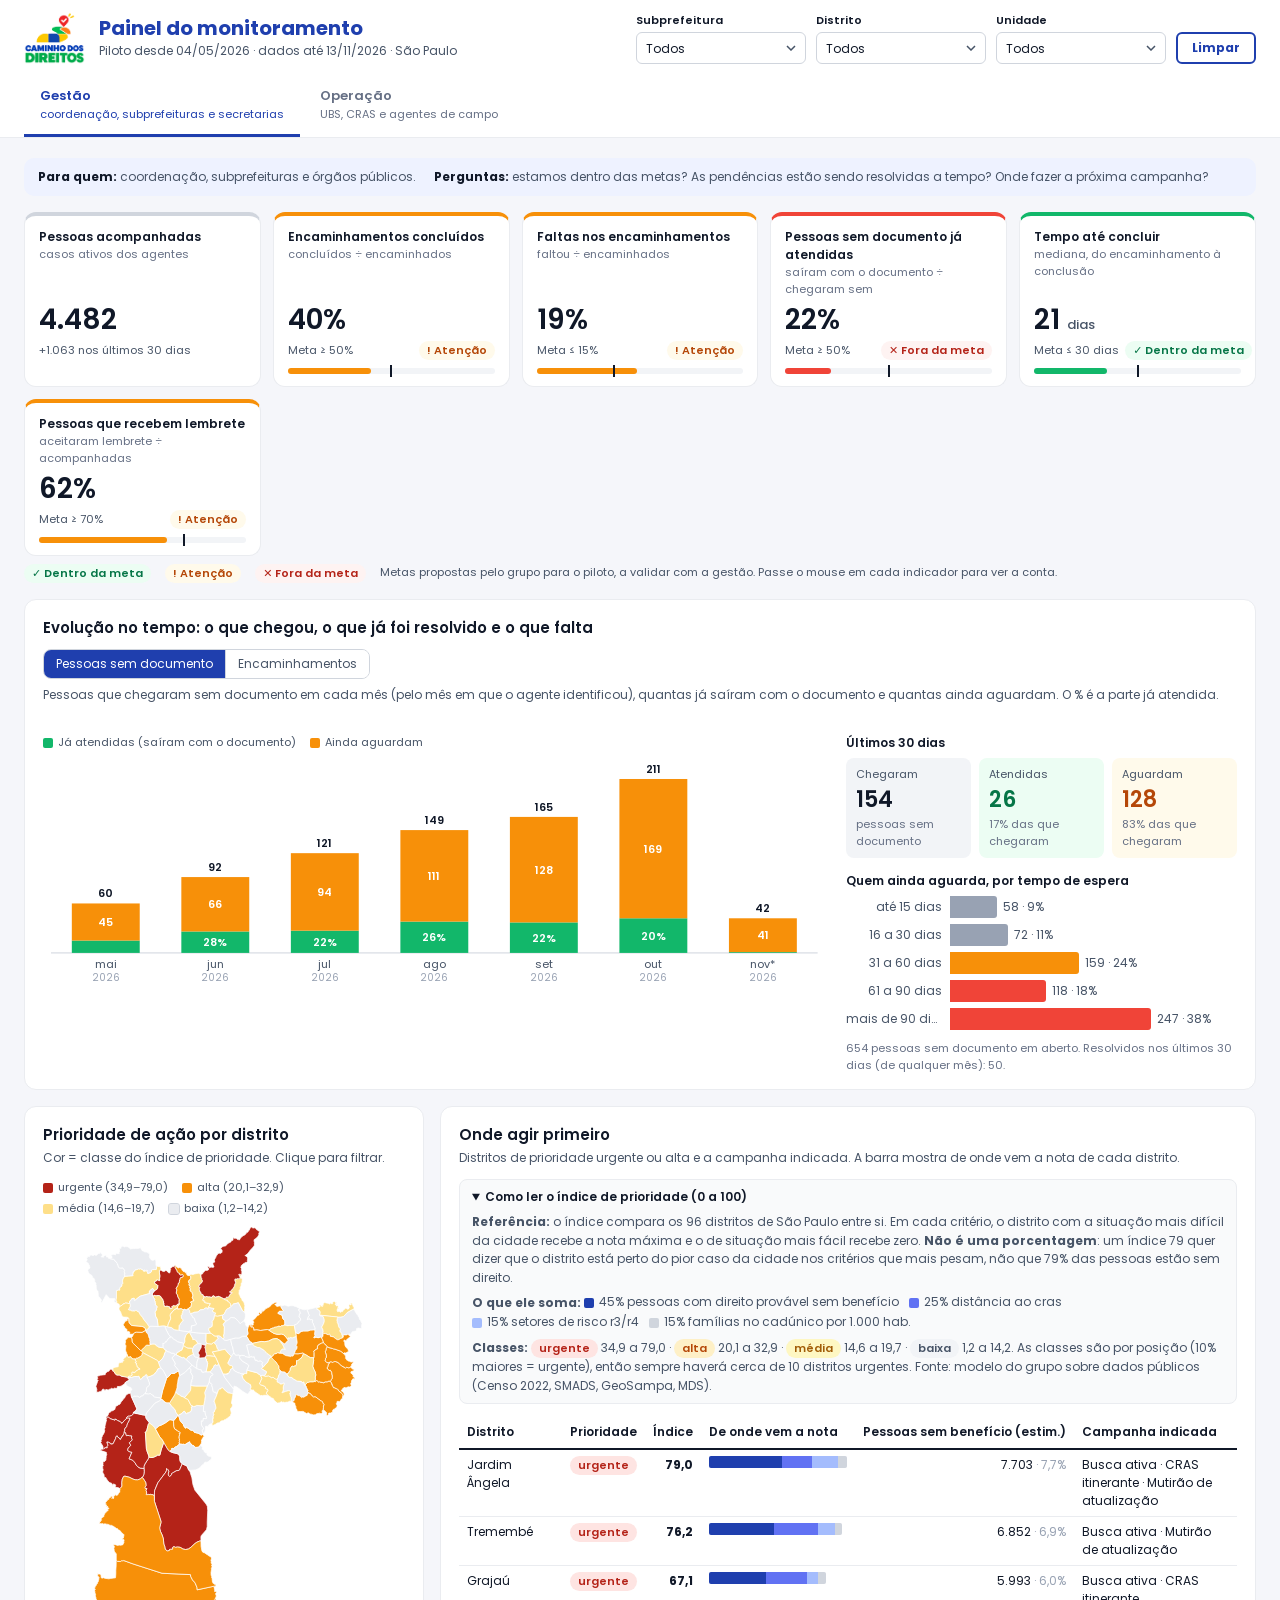
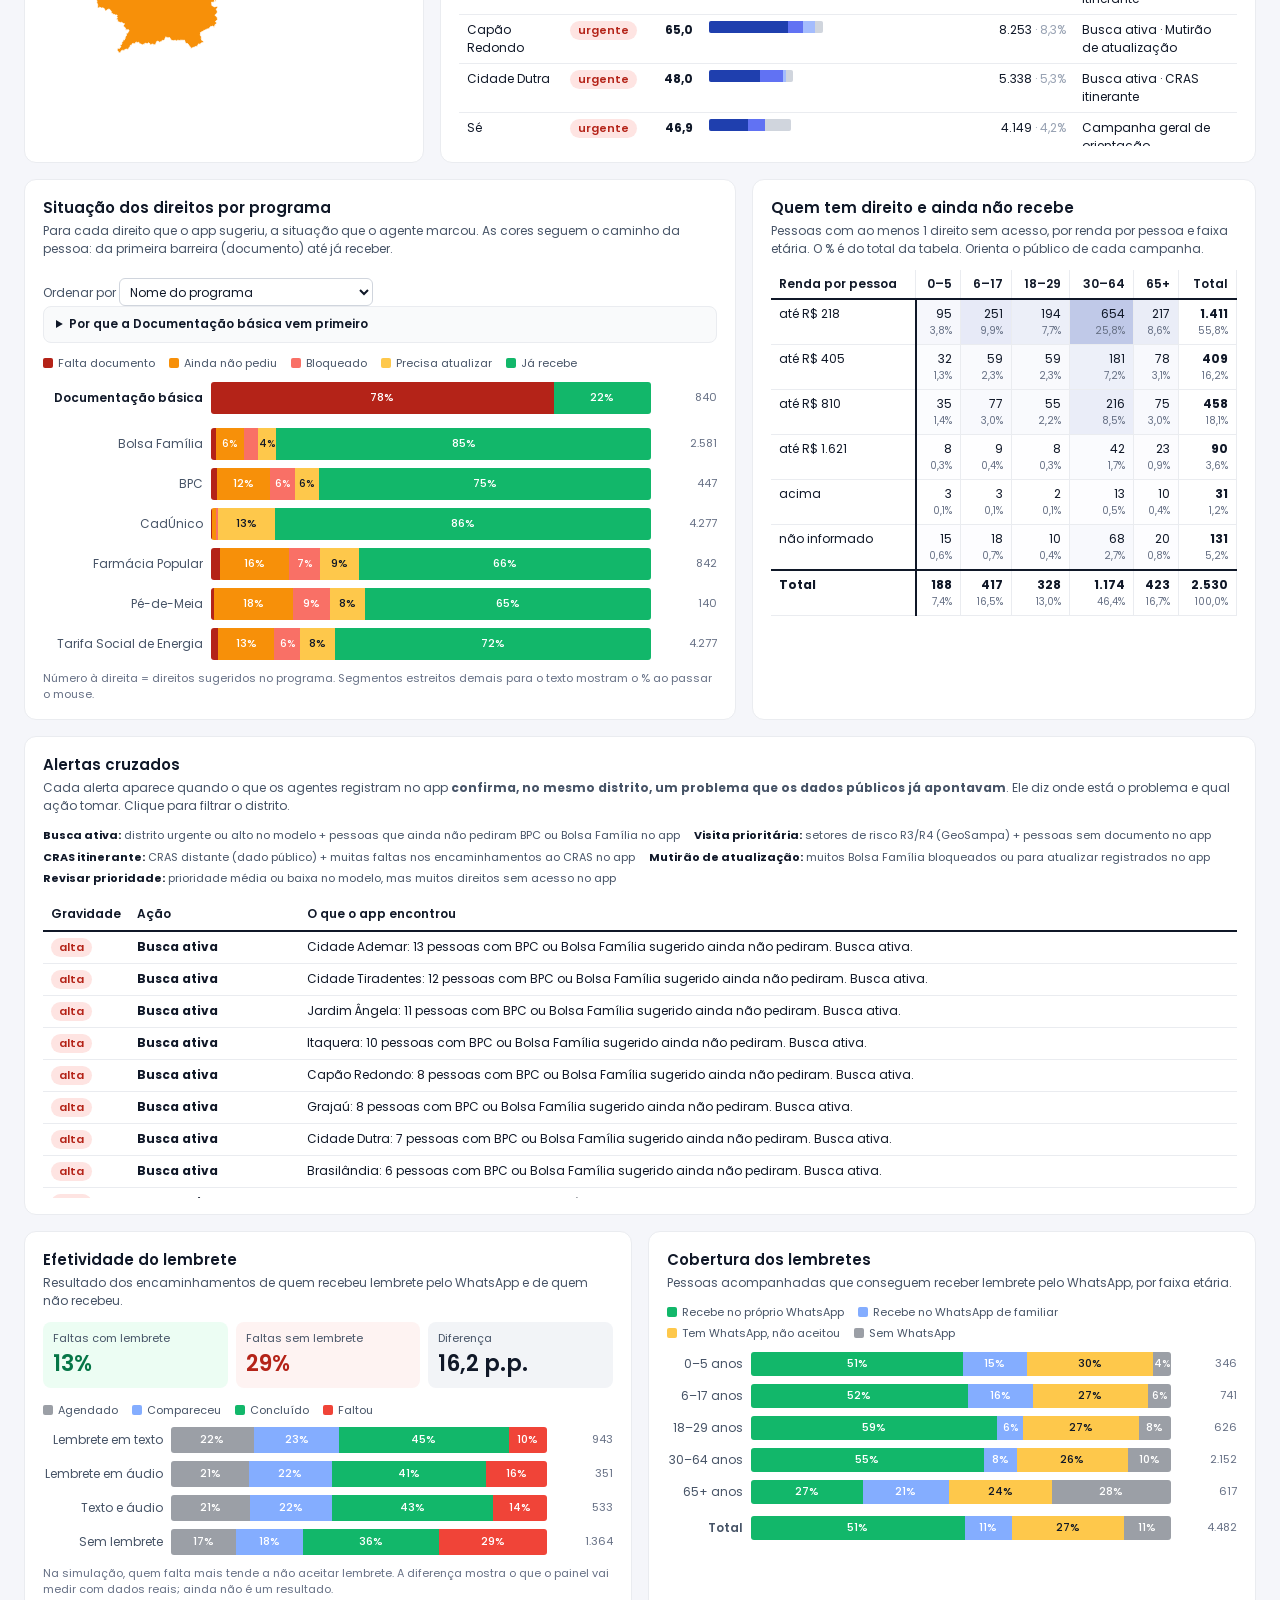
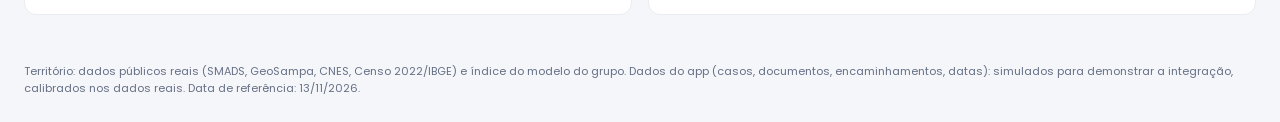
==== commit fd5a8346: "Remove o filtro de programa do painel e do site Os indicadores por distrito não variam por programa," ====
--- a/dashboard/index.html
+++ b/dashboard/index.html
@@ -163,7 +163,6 @@
       <div class="slicer"><label for="f-sub">Subprefeitura</label><select id="f-sub"></select></div>
       <div class="slicer"><label for="f-dist">Distrito</label><select id="f-dist"></select></div>
       <div class="slicer"><label for="f-uni">Unidade</label><select id="f-uni"></select></div>
-      <div class="slicer"><label for="f-prog">Programa</label><select id="f-prog"></select></div>
       <button id="limpar" type="button">Limpar</button>
     </div>
   </div>
@@ -376,12 +375,11 @@
 const encPorCaso = {}; D.enc.forEach(x => (encPorCaso[x[0]] ||= []).push(x));
 const destPorCaso = {}; D.enc.forEach(([c,p,de]) => (destPorCaso[c] ||= new Set()).add(de));
 const lemPorCaso = {}; D.enc.forEach(([c,p,de,r,l]) => (lemPorCaso[c] ||= new Set()).add(l));
-const progPorCaso = {}; D.itens.forEach(([c,p]) => (progPorCaso[c] ||= new Set()).add(p));
 const subs = [...new Set(Object.values(D.distritos).map(d=>d.s))].sort((a,b)=>a.localeCompare(b,'pt'));
 const iConc = D.RES.indexOf('Concluído'), iFaltou = D.RES.indexOf('Faltou'), iAg = D.RES.indexOf('Agendado'), iComp = D.RES.indexOf('Compareceu');
 
 /* ======================= estado ======================= */
-const F = {sub:null, dist:null, uni:null, prog:null, doc:null, dest:null, lem:null, cob:null};
+const F = {sub:null, dist:null, uni:null, doc:null, dest:null, lem:null, cob:null};
 const UI = {aba:'gestao', evo:'doc', ordSit:'nome', fila:'todas'};
 const TRAVA = {};
 (() => {
@@ -405,7 +403,6 @@
 function casoPassa(id, c, geo, ignorar){
   if (!geo.has(c[0])) return false;
   if (F.uni && c[1] !== F.uni) return false;
-  if (F.prog && ignorar!=='prog' && !(progPorCaso[id] && progPorCaso[id].has(F.prog))) return false;
   if (F.doc!==null && ignorar!=='doc' && !(docsPendPorCaso[id] && docsPendPorCaso[id].has(F.doc))) return false;
   if (F.dest!==null && ignorar!=='dest' && !(destPorCaso[id] && destPorCaso[id].has(F.dest))) return false;
   if (F.lem!==null && ignorar!=='lem' && !(lemPorCaso[id] && lemPorCaso[id].has(F.lem))) return false;
@@ -423,7 +420,6 @@
   sel.innerHTML = '<option value="">Todos</option>' + itens.map(([v,t]) => `<option value="${esc(v)}"${String(v)===String(atual)?' selected':''}>${esc(t)}</option>`).join('');
   sel.classList.toggle('on', atual!==null && atual!=='');
 }
-const ORDEM_PROG_FILTRO = ['Documentação básica','CadÚnico','Bolsa Família','BPC','Tarifa Social de Energia','Pé-de-Meia','Farmácia Popular'];
 function montarFiltros(){
   aplicarTrava();
   opts($('f-sub'), subs.map(s=>[s,s]), F.sub);
@@ -434,13 +430,11 @@
      const d = D.distritos[u[1]]; return d && (!F.sub || d.s===F.sub) && (!F.dist || u[1]===F.dist);
   }).sort((a,b)=>a[1][0].localeCompare(b[1][0],'pt')).map(([k,u])=>[k,u[0]]);
   opts($('f-uni'), us, F.uni);
-  opts($('f-prog'), ORDEM_PROG_FILTRO.map(p=>[progId[p],p]), F.prog);
   $('f-sub').disabled = !!TRAVA.sub; $('f-dist').disabled = !!TRAVA.uni; $('f-uni').disabled = !!TRAVA.uni;
 }
 $('f-sub').onchange = e => { F.sub = e.target.value || null; F.dist = null; F.uni = null; render(); };
 $('f-dist').onchange = e => { F.dist = e.target.value ? +e.target.value : null; F.uni = null; render(); };
 $('f-uni').onchange = e => { F.uni = e.target.value ? +e.target.value : null; render(); };
-$('f-prog').onchange = e => { F.prog = e.target.value ? +e.target.value : null; render(); };
 $('limpar').onclick = () => { Object.keys(F).forEach(k=>F[k]=null); render(); };
 function escolherDistrito(k){
   if (F.dist === k) F.dist = null;
@@ -564,10 +558,10 @@
   });
   return out;
 }
-function fluxoEnc(casos, progOk){
+function fluxoEnc(casos){
   const out = [];
   D.enc.forEach(([c,p,de,r,l,dEnc,dRes]) => {
-    if (!casos.has(c) || !progOk(p) || (F.dest!==null && de!==F.dest) || (F.lem!==null && l!==F.lem)) return;
+    if (!casos.has(c) ||(F.dest!==null && de!==F.dest) || (F.lem!==null && l!==F.lem)) return;
     out.push({id:c, ini:dEnc, fim: r===iConc ? dRes : -1, r, de, p});
   });
   return out;
@@ -582,17 +576,16 @@
   $('aba-gestao').hidden = UI.aba!=='gestao'; $('aba-operacao').hidden = UI.aba!=='operacao';
   const geo = distritosGeo();
   const casos = casosFiltrados(geo);
-  const progOk = p => !F.prog || p === F.prog;
-  const ctx = {geo, casos, progOk};
+  const ctx = {geo, casos};
   if (UI.aba==='gestao') renderGestao(ctx); else renderOperacao(ctx);
 }
 
 /* ----------------------- GESTÃO ----------------------- */
-function renderGestao({geo, casos, progOk}){
+function renderGestao({geo, casos}){
   // KPIs com meta
   let ativos = 0, novos30 = 0;
   casos.forEach(id => { const c = D.casos[id]; if (c[5]) ativos++; if (c[7] > REF-30) novos30++; });
-  const fe = fluxoEnc(casos, progOk);
+  const fe = fluxoEnc(casos);
   const encTot = fe.length, encConc = fe.filter(x=>x.r===iConc).length, encFalta = fe.filter(x=>x.r===iFaltou).length;
   const tempos = fe.filter(x=>x.r===iConc && x.fim>=0).map(x=>x.fim-x.ini);
   const tMed = mediana(tempos);
@@ -680,24 +673,22 @@
   });
 
   // situação dos direitos por programa
-  const casosSP = casosFiltrados(geo, 'prog');
   const sit = {}; Object.keys(D.prog).forEach(p => sit[p] = D.SIT.map(()=>0));
-  D.itens.forEach(([c,p,s]) => { if (casosSP.has(c)) sit[p][s]++; });
+  D.itens.forEach(([c,p,s]) => { if (casos.has(c)) sit[p][s]++; });
   $('ord-sit').value = UI.ordSit;
   const outros = Object.keys(D.prog).map(Number).filter(p => p!==ID_DOC);
   const share = (p,i) => { const t = sit[p].reduce((a,b)=>a+b,0); return t ? sit[p][i]/t : 0; };
   outros.sort((a,b) => UI.ordSit==='nome' ? D.prog[a].localeCompare(D.prog[b],'pt') : share(b,+UI.ordSit)-share(a,+UI.ordSit));
   const el = $('situacao'); el.innerHTML = '';
   [ID_DOC, ...outros].forEach((id, ix) => {
-    const row = barraEmp(el, {nome:D.prog[id], v:sit[id], cats:D.SIT, cores:COR_SIT, txt:TXT_SIT, larguraLbl:160, altura:32, dim: F.prog && F.prog!==id,
-      onClick: () => { F.prog = F.prog===id ? null : id; render(); }, tipExtra: dica('Clique para filtrar o programa'), unidade:''});
+    const row = barraEmp(el, {nome:D.prog[id], v:sit[id], cats:D.SIT, cores:COR_SIT, txt:TXT_SIT, larguraLbl:160, altura:32, unidade:''});
     if (ix===0) { row.style.marginBottom='14px'; row.querySelector('.lbl').style.fontWeight='600'; row.querySelector('.lbl').style.color='#101828'; }
   });
   el.insertAdjacentHTML('beforeend', `<div class="nota">Número à direita = direitos sugeridos no programa. Segmentos estreitos demais para o texto mostram o % ao passar o mouse.</div>`);
 
   // matriz renda × faixa etária
   const m = D.REN.map(()=>D.ETA.map(()=>new Set()));
-  D.itens.forEach(([c,p,s]) => { if (casos.has(c) && progOk(p) && D.SIT[s]!=='Já recebe') { const kc = D.casos[c]; m[kc[3]][kc[2]].add(c); } });
+  D.itens.forEach(([c,p,s]) => { if (casos.has(c) && D.SIT[s]!=='Já recebe') { const kc = D.casos[c]; m[kc[3]][kc[2]].add(c); } });
   const colTot = D.ETA.map(()=>new Set()), linTot = D.REN.map(()=>new Set()), tudo = new Set();
   m.forEach((row,i)=>row.forEach((s,j)=>s.forEach(c=>{colTot[j].add(c);linTot[i].add(c);tudo.add(c);})));
   const T = tudo.size || 1, maxC = Math.max(1, ...m.flat().map(s=>s.size));
@@ -715,7 +706,7 @@
   // efetividade do lembrete
   const casosSL = casosFiltrados(geo, 'lem');
   const porLem = D.LEM.map(()=>D.RES.map(()=>0));
-  D.enc.forEach(([c,p,de,r,l]) => { if (casosSL.has(c) && progOk(p) && (F.dest===null || de===F.dest)) porLem[l][r]++; });
+  D.enc.forEach(([c,p,de,r,l]) => { if (casosSL.has(c) && (F.dest===null || de===F.dest)) porLem[l][r]++; });
   const somaL = v => v.reduce((a,b)=>a+b,0);
   const comL = D.RES.map((_,j)=>porLem[0][j]+porLem[1][j]+porLem[2][j]), semL = porLem[3];
   const taxa = (v,j) => somaL(v) ? v[j]/somaL(v) : 0;
@@ -761,14 +752,14 @@
 }
 
 /* ----------------------- OPERAÇÃO ----------------------- */
-function renderOperacao({geo, casos, progOk}){
+function renderOperacao({geo, casos}){
   // pendências abertas por pessoa (ativos)
   const fila = [];
   casos.forEach(id => {
     const c = D.casos[id]; if (!c[5]) return;
     const itensAb = [];
     const ds = (docsPorCaso[id]||[]).filter(x => x[3]<0 && (F.doc===null || x[1]===F.doc));
-    const encs = (encPorCaso[id]||[]).filter(x => progOk(x[1]) && (F.dest===null || x[2]===F.dest) && (F.lem===null || x[4]===F.lem));
+    const encs = (encPorCaso[id]||[]).filter(x => (F.dest===null || x[2]===F.dest) && (F.lem===null || x[4]===F.lem));
     const encDoc = encs.filter(x => x[1]===ID_DOC);
     if (ds.length) {
       const e = encDoc.find(x => x[3]!==iConc);
@@ -792,7 +783,7 @@
 
   let ativos = 0; casos.forEach(id => { if (D.casos[id][5]) ativos++; });
   const atraso = fila.filter(x=>x.dias>30).length, vAtraso = fila.length ? atraso/fila.length : null;
-  const fe = fluxoEnc(new Set([...casos].filter(id=>D.casos[id][5])), progOk);
+  const fe = fluxoEnc(new Set([...casos].filter(id=>D.casos[id][5])));
   const agend = fe.filter(x=>x.r===iAg).length, faltas = fe.filter(x=>x.r===iFaltou).length;
   const semDoc = new Set(); D.docs.forEach(([c,d,di,dr]) => { if (dr<0 && casos.has(c) && D.casos[c][5] && (F.doc===null || d===F.doc)) semDoc.add(c); });
   const k = $('kpis-o'); k.innerHTML = '';
@@ -812,7 +803,7 @@
   const sem = [];
   for (let i = 11; i >= 0; i--) { const fim = REF - 7*i, ini = fim - 6; sem.push({ini, fim, novos:0, resolv:0, rot: dataTxt(ini).slice(0,5), rot2: ''}); }
   casos.forEach(id => { const c = D.casos[id]; const s = sem.find(w => c[7]>=w.ini && c[7]<=w.fim); if (s) s.novos++; });
-  fluxoEnc(casos, progOk).forEach(x => { if (x.fim>=0) { const s = sem.find(w => x.fim>=w.ini && x.fim<=w.fim); if (s) s.resolv++; } });
+  fluxoEnc(casos).forEach(x => { if (x.fim>=0) { const s = sem.find(w => x.fim>=w.ini && x.fim<=w.fim); if (s) s.resolv++; } });
   legenda($('ritmo-leg'), ['Casos novos','Encaminhamentos concluídos'], ['#1F3FAE', COR_FEITO]);
   grafAgrupado($('ritmo'), sem);
 
@@ -853,7 +844,7 @@
   // encaminhamentos por destino
   const casosSE = casosFiltrados(geo, 'dest');
   const porDest = D.DEST.map(()=>D.RES.map(()=>0));
-  D.enc.forEach(([c,p,de,r,l]) => { if (casosSE.has(c) && progOk(p) && (F.lem===null || l===F.lem)) porDest[de][r]++; });
+  D.enc.forEach(([c,p,de,r,l]) => { if (casosSE.has(c) && (F.lem===null || l===F.lem)) porDest[de][r]++; });
   const ordDest = D.DEST.map((n,i)=>[n,i,porDest[i].reduce((a,b)=>a+b,0)]).sort((a,b)=>b[2]-a[2]);
   const ee = $('encaminhamentos'); ee.innerHTML = `<div class="legend" id="enc-leg" style="margin-bottom:10px"></div>`;
   legenda($('enc-leg'), D.RES, COR_RES);
